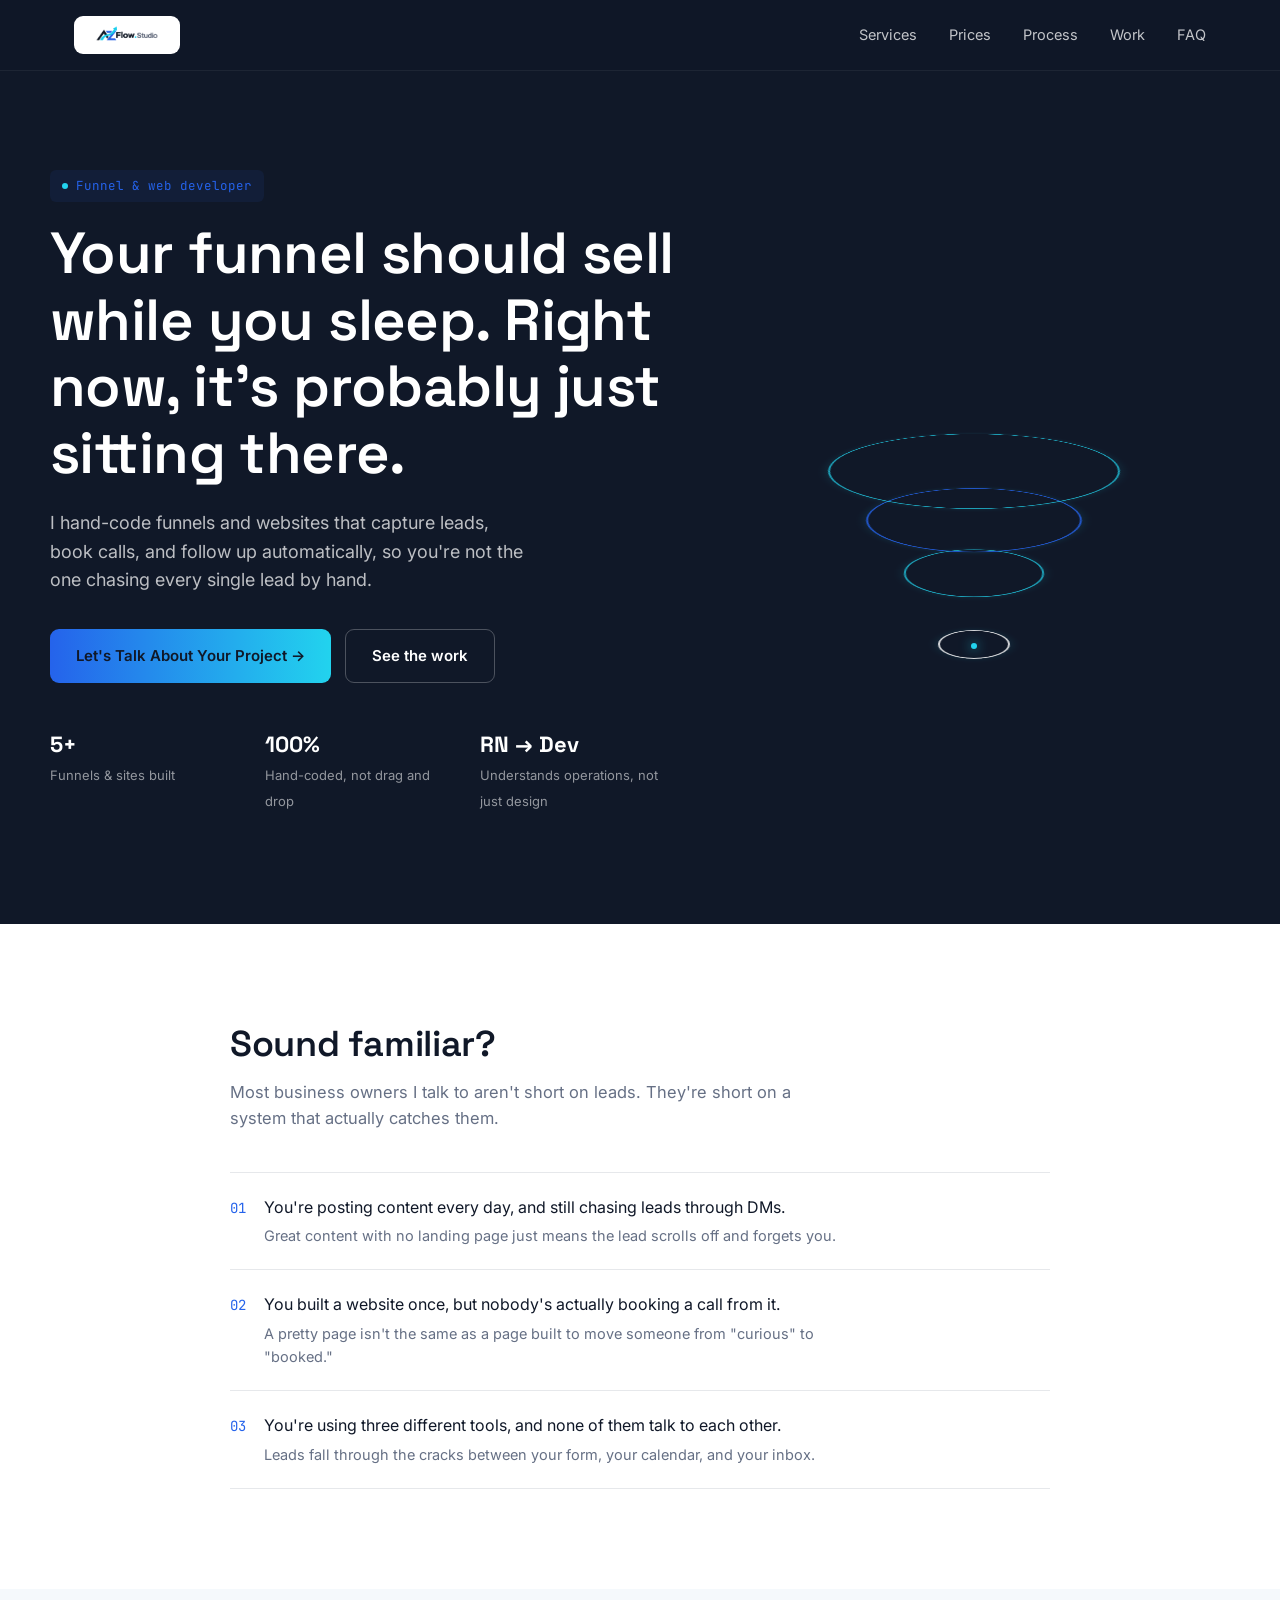
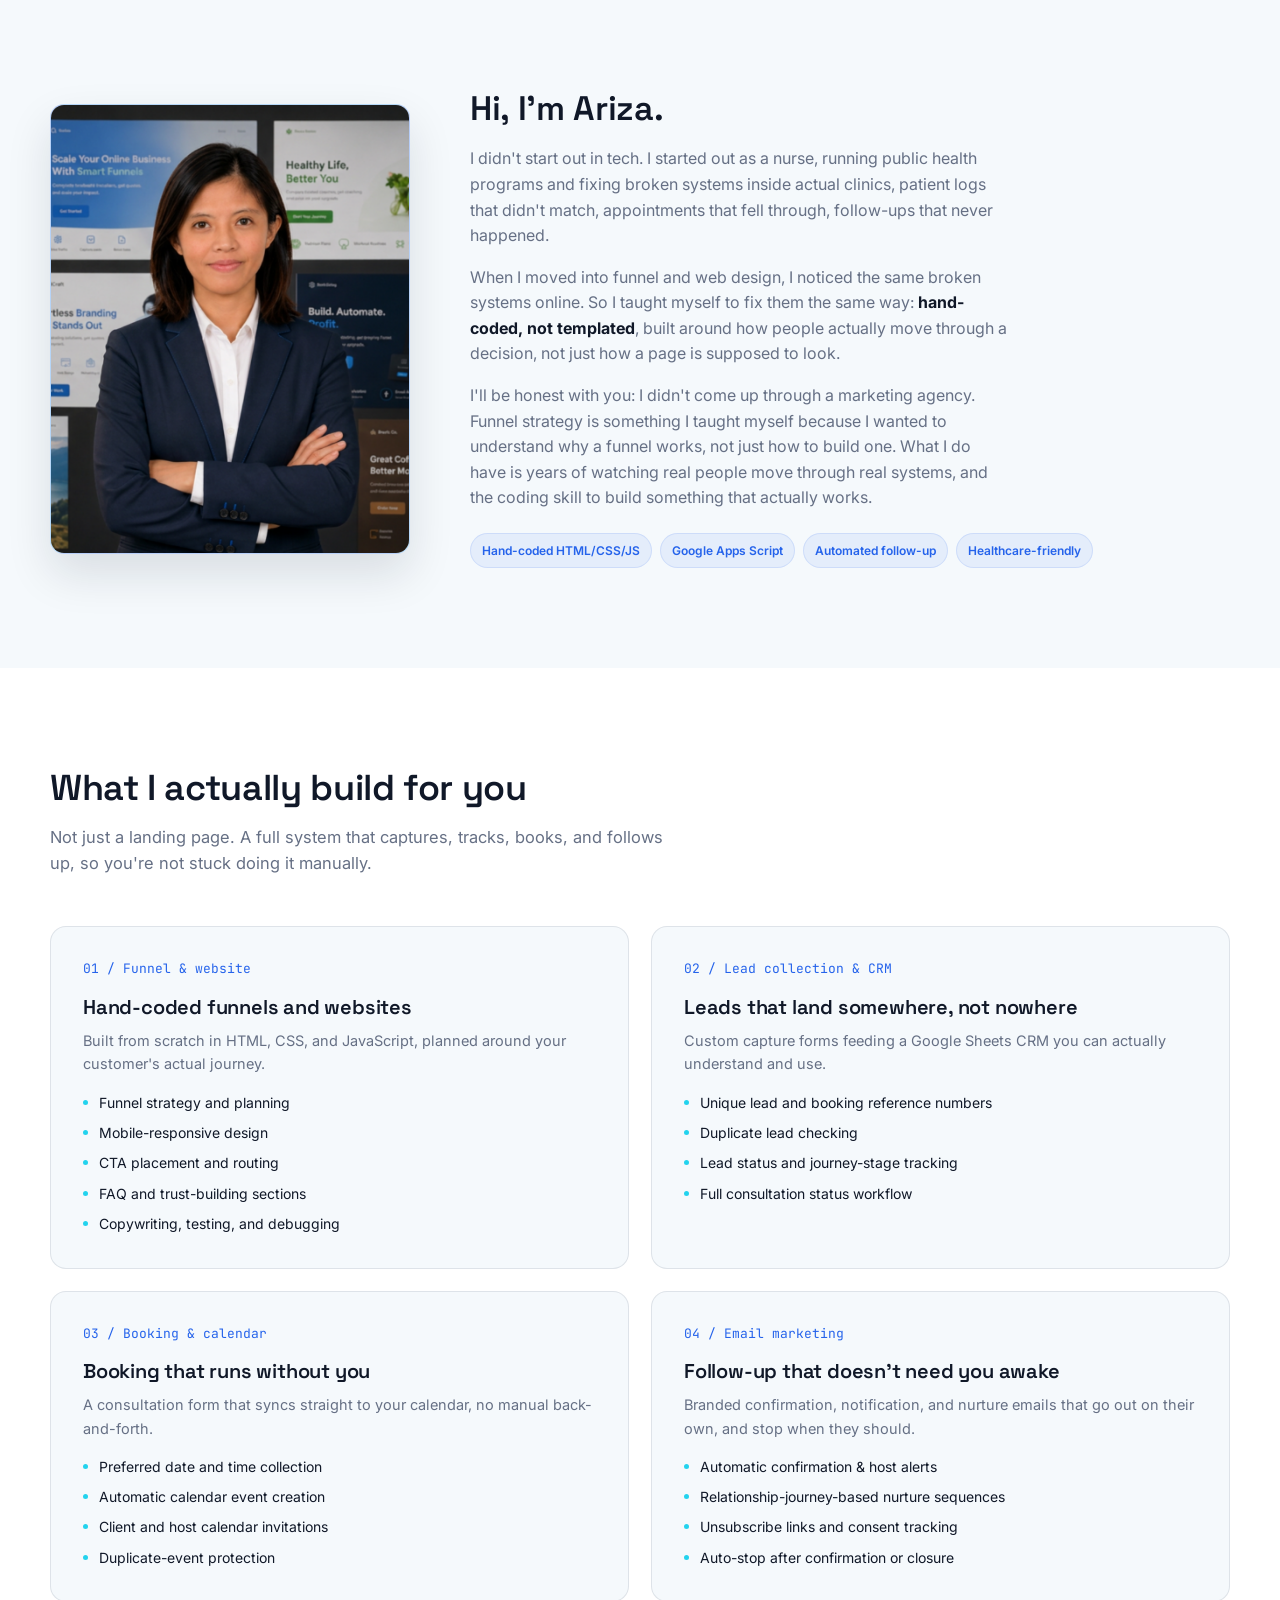
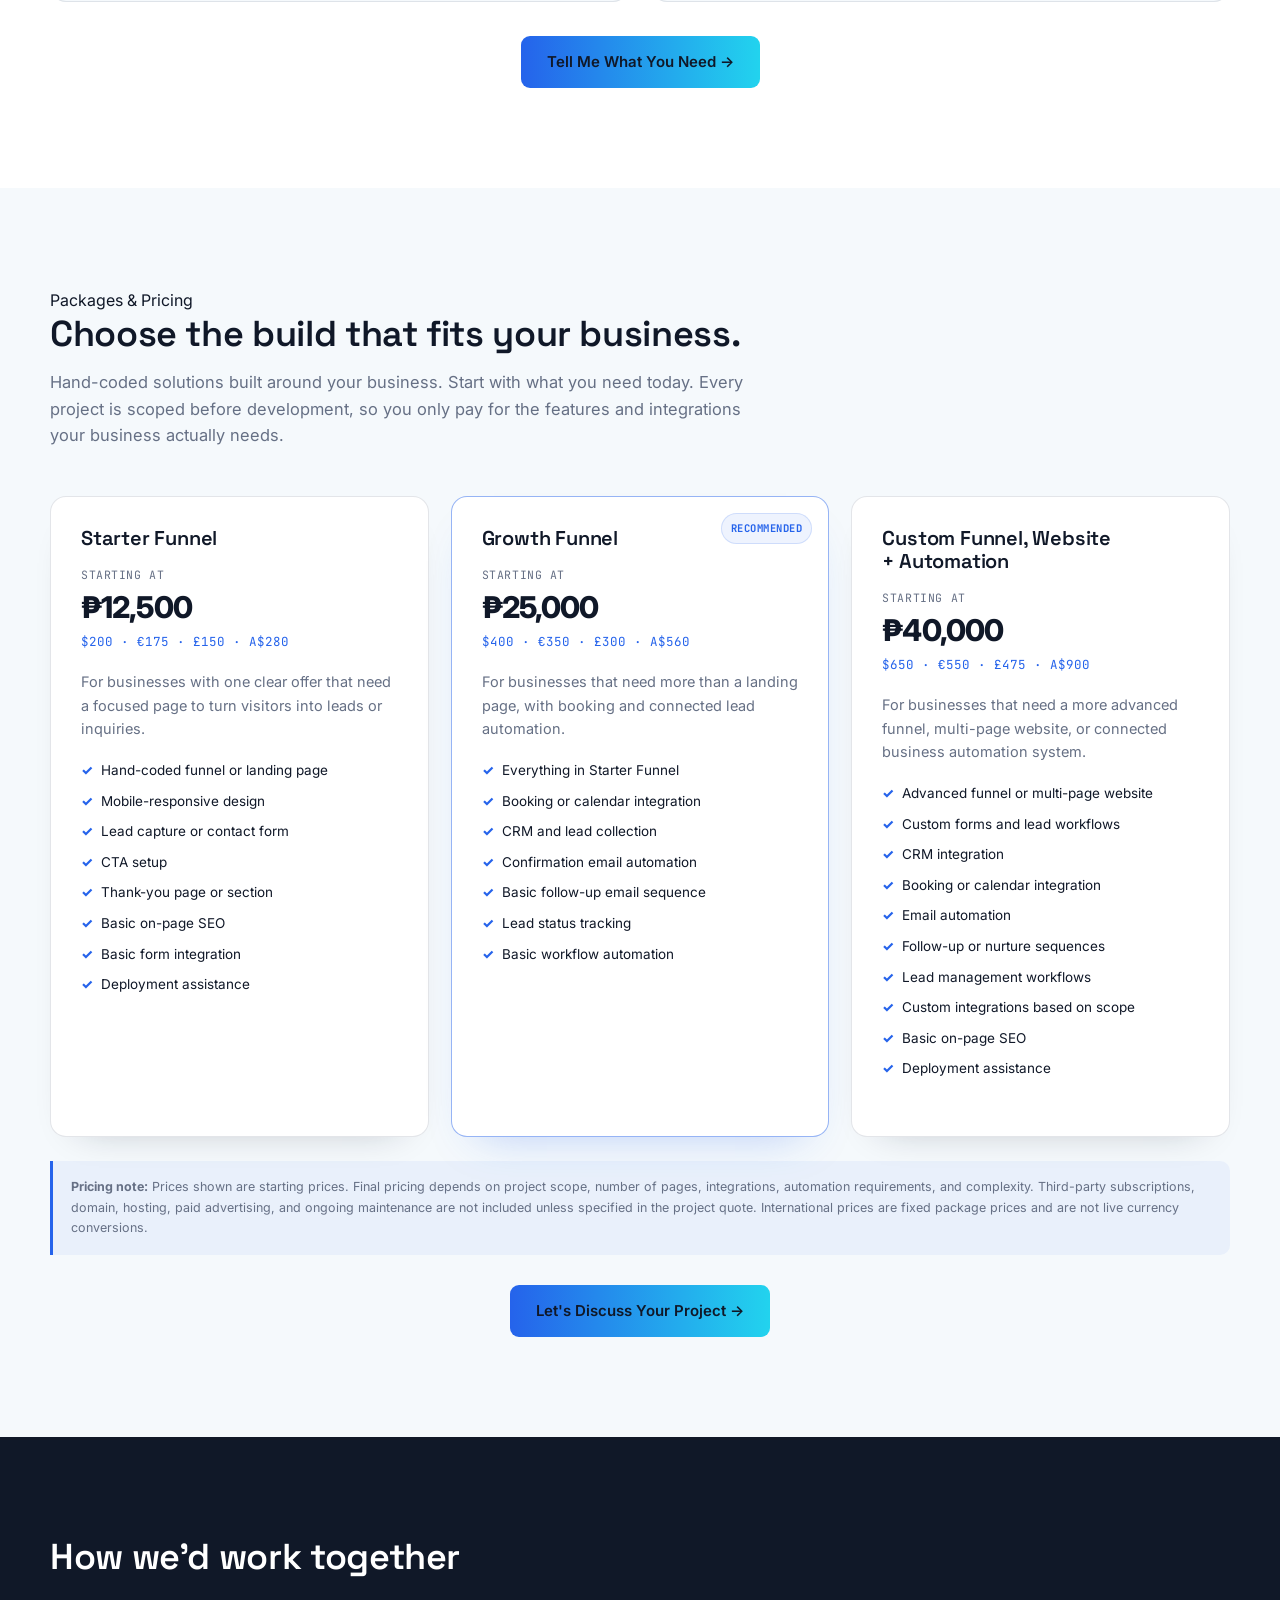
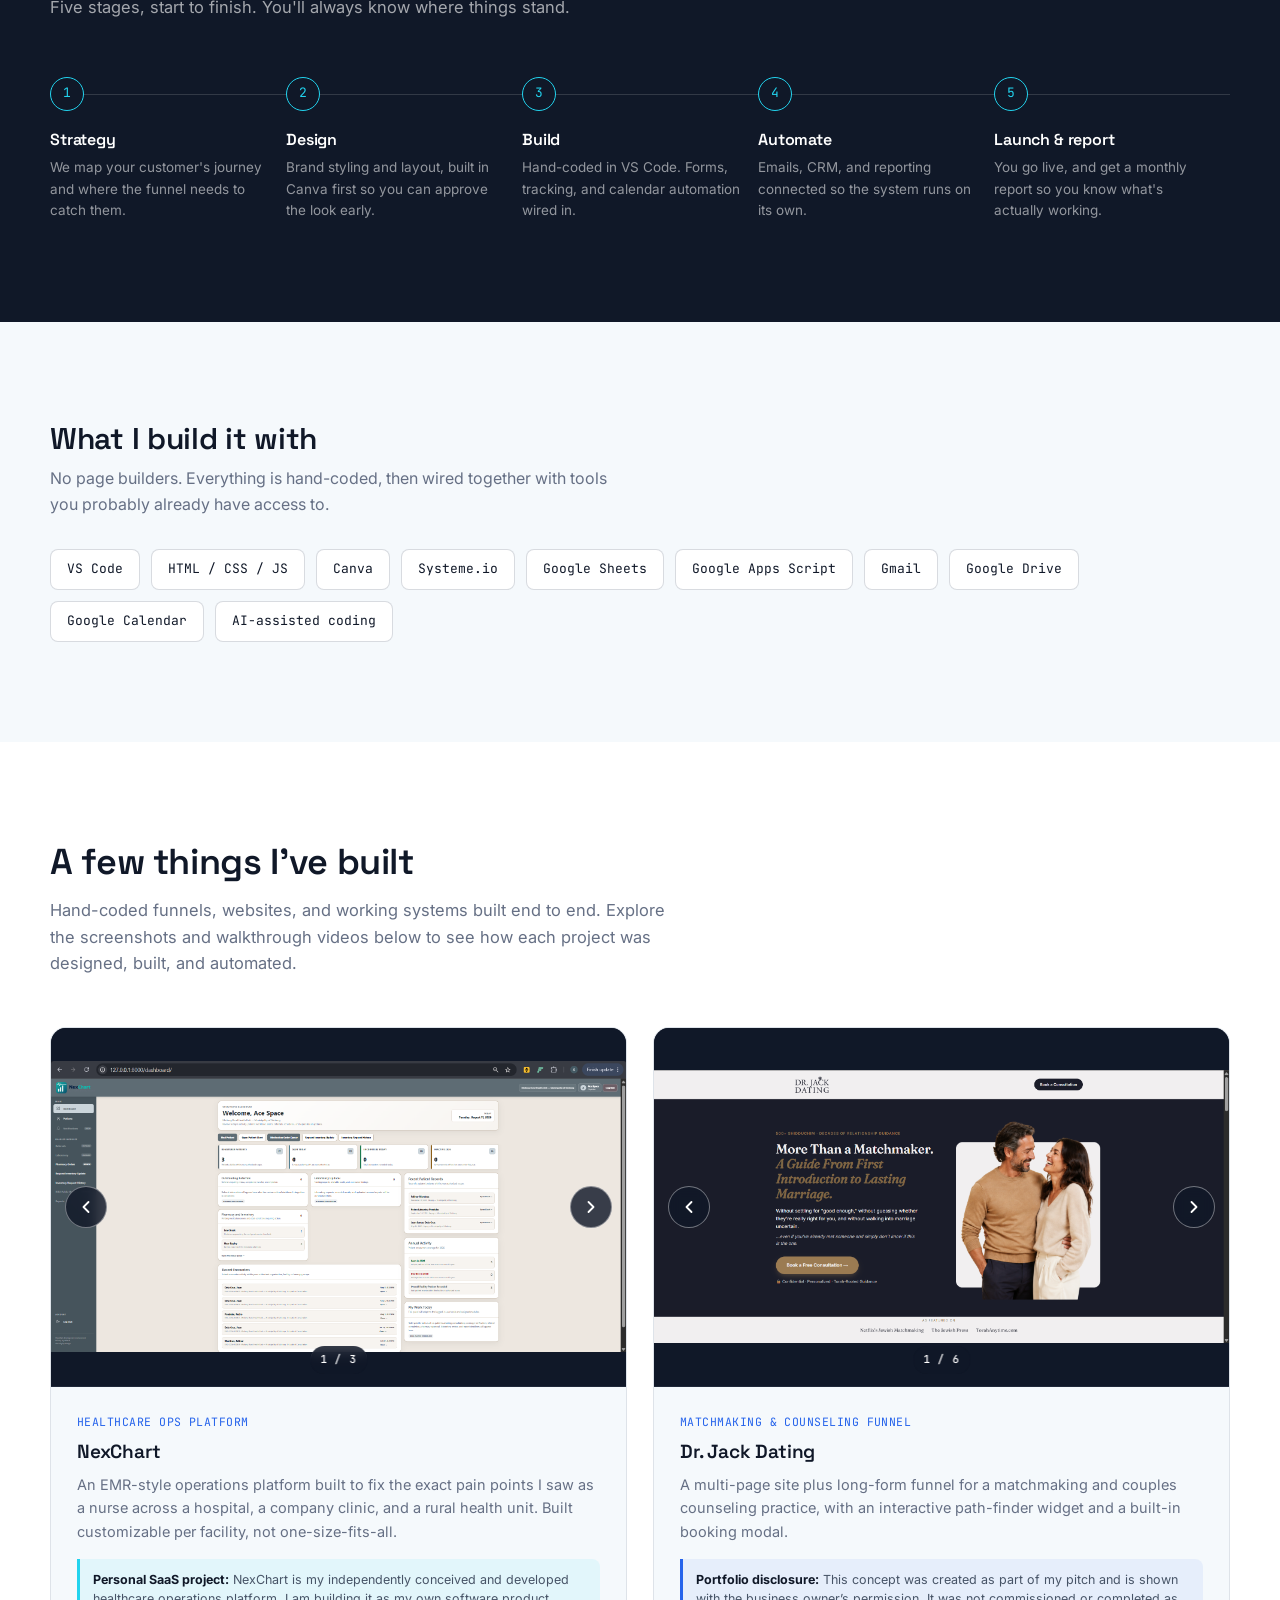
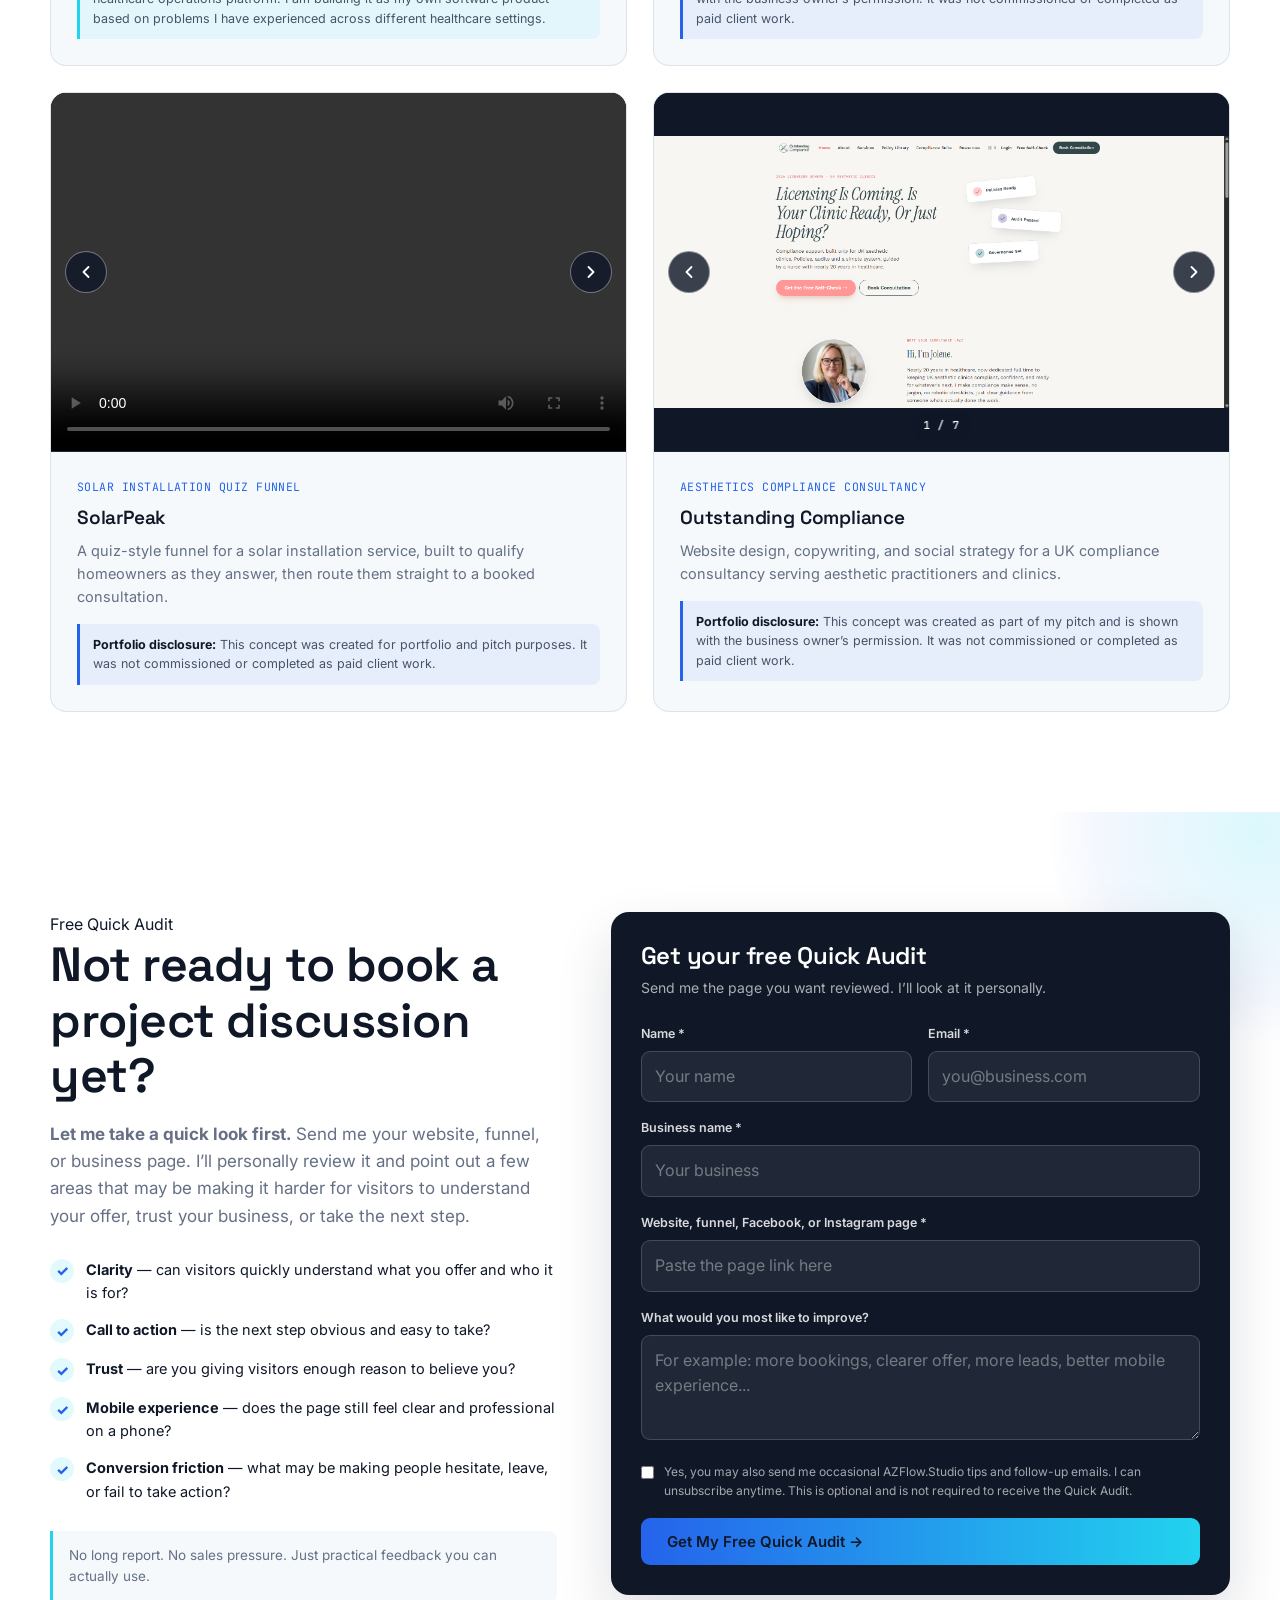
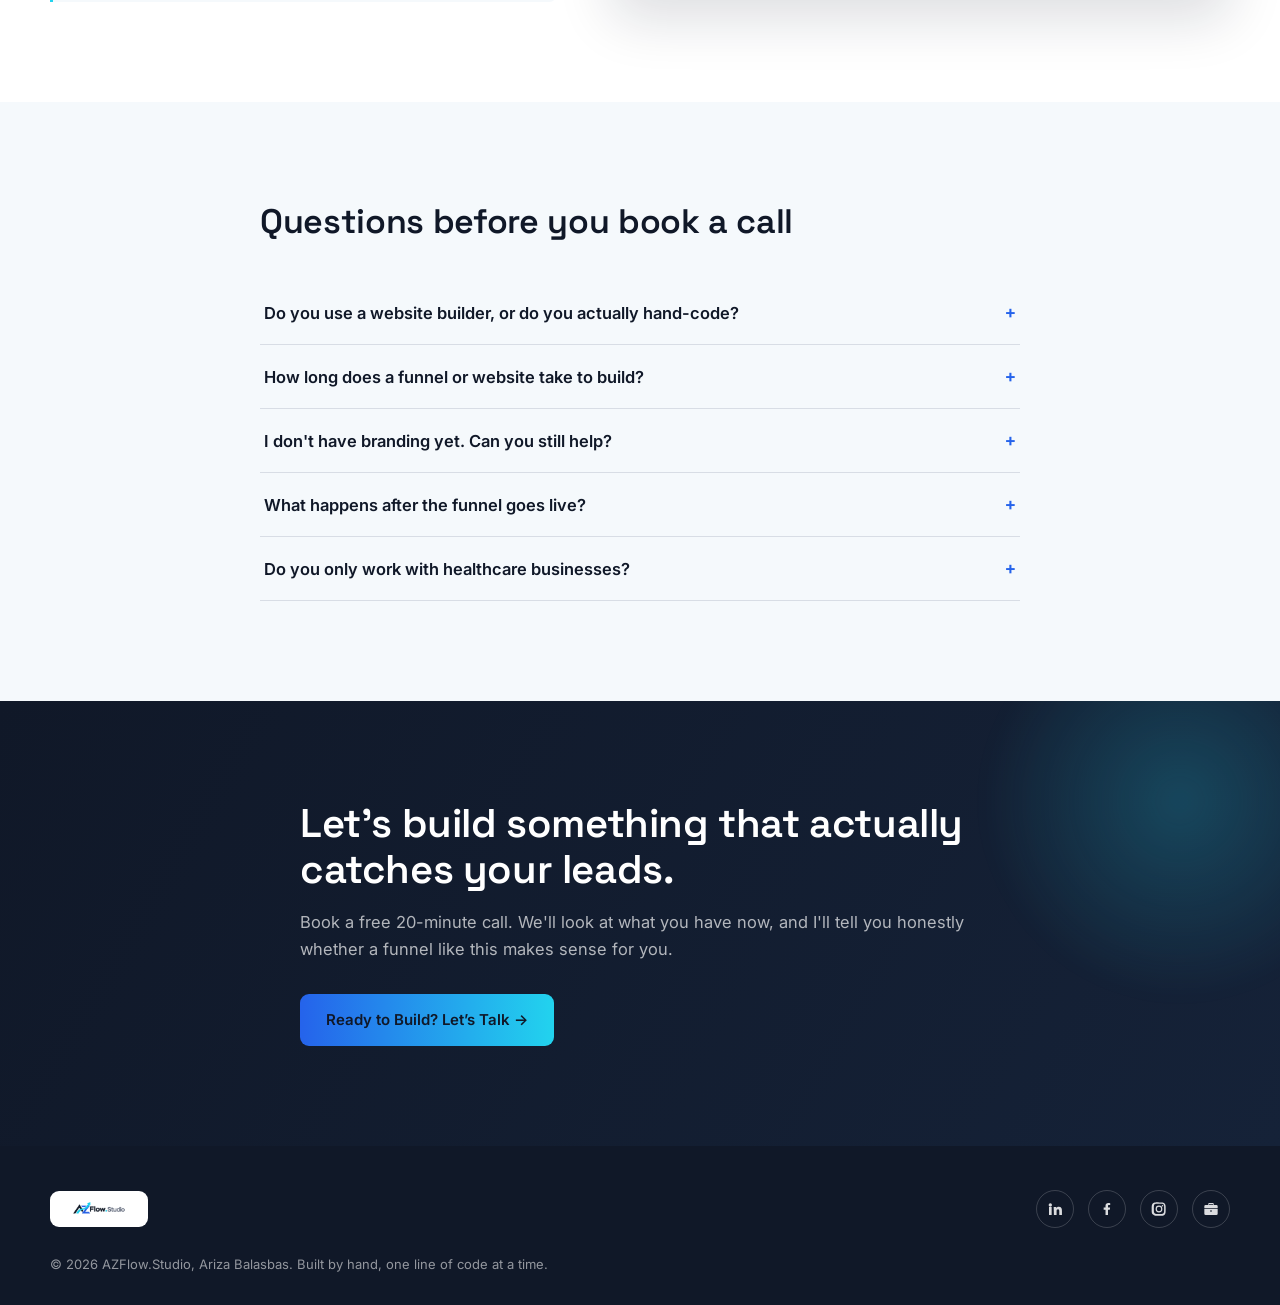
==== index.html @ 79ece6ac "Initial AZFlow portfolio deployment" ====
<!DOCTYPE html>
<html lang="en">
<head>
<meta charset="UTF-8">
<meta name="viewport" content="width=device-width, initial-scale=1.0">
<title>Ariza Balasbas — Funnel & Web Developer | AZFlow.Studio</title>
<meta name="description" content="Hand-coded funnels and websites that capture leads, book calls, and follow up automatically. Built by Ariza Balasbas, AZFlow.Studio.">
<link rel="preconnect" href="https://fonts.googleapis.com">
<link rel="preconnect" href="https://fonts.gstatic.com" crossorigin>
<link href="https://fonts.googleapis.com/css2?family=Space+Grotesk:wght@500;600;700&family=Inter:wght@400;500;600;700&family=JetBrains+Mono:wght@400;500&display=swap" rel="stylesheet">
<style>
  :root{
    --midnight:#101828;
    --electric:#2563EB;
    --cyan:#22D3EE;
    --ice:#F5F9FC;
    --slate:#667085;
    --white:#FFFFFF;
    --font-display:'Space Grotesk', sans-serif;
    --font-body:'Inter', sans-serif;
    --font-mono:'JetBrains Mono', monospace;
    --maxw:1180px;
  }

  *{margin:0;padding:0;box-sizing:border-box;}
  html{scroll-behavior:smooth;}
  body{
    font-family:var(--font-body);
    background:var(--ice);
    color:var(--midnight);
    line-height:1.6;
    overflow-x:hidden;
  }
  body.locked{overflow:hidden;height:100vh;}

  img{max-width:100%;display:block;}
  a{color:inherit;text-decoration:none;}
  ul{list-style:none;}
  section{padding:100px 24px;}
  .wrap{max-width:var(--maxw);margin:0 auto;}
  h1,h2,h3{font-family:var(--font-display);font-weight:600;line-height:1.15;letter-spacing:-0.01em;}
  .eyebrow-tag{
    display:inline-flex;align-items:center;gap:8px;
    font-family:var(--font-mono);font-size:12.5px;color:var(--electric);
    background:rgba(37,99,235,0.08);
    padding:6px 12px;border-radius:6px;
    margin-bottom:18px;
  }
  .eyebrow-tag::before{content:'';width:6px;height:6px;border-radius:50%;background:var(--cyan);}

  /* ============ PRELOADER ============ */
  #preloader{
    position:fixed;inset:0;z-index:9999;
    background:var(--midnight);
    display:flex;align-items:center;justify-content:center;
    transition:opacity .7s ease, transform .7s ease;
    perspective:900px;
  }
  #preloader.done{opacity:0;transform:translateY(-4%);pointer-events:none;}

  .cube-stage{
    width:70px;height:70px;
    position:relative;
    transform-style:preserve-3d;
    animation:cubeSpin 1.8s cubic-bezier(.6,.05,.3,.95) forwards;
  }
  .cube-face{
    position:absolute;width:70px;height:70px;
    border:1.5px solid rgba(34,211,238,0.55);
    background:rgba(37,99,235,0.12);
    backdrop-filter:blur(2px);
  }
  .cube-face.f{transform:translateZ(35px);}
  .cube-face.b{transform:translateZ(-35px) rotateY(180deg);}
  .cube-face.r{transform:rotateY(90deg) translateZ(35px);}
  .cube-face.l{transform:rotateY(-90deg) translateZ(35px);}
  .cube-face.t{transform:rotateX(90deg) translateZ(35px);}
  .cube-face.bo{transform:rotateX(-90deg) translateZ(35px);}

  @keyframes cubeSpin{
    0%{transform:rotateX(0) rotateY(0) scale(1);opacity:1;}
    65%{transform:rotateX(320deg) rotateY(380deg) scale(1.15);opacity:1;}
    100%{transform:rotateX(360deg) rotateY(720deg) scale(0);opacity:0;}
  }

  .preload-mark{
    position:absolute;
    font-family:var(--font-display);font-weight:700;
    font-size:15px; letter-spacing:0.14em;
    color:var(--white);
    opacity:0; transform:scale(0.85);
    display:flex; flex-direction:column; align-items:center; gap:16px;
    animation:markIn .6s ease forwards;
    animation-delay:1.15s;
  }
  .preload-mark .mono{color:var(--cyan);}
  @keyframes markIn{
    to{opacity:1;transform:scale(1);}
  }
  .preload-bar{
    width:120px;height:2px;background:rgba(255,255,255,0.15);
    border-radius:2px;overflow:hidden;
  }
  .preload-bar span{
    display:block;height:100%;width:0%;
    background:linear-gradient(90deg,var(--electric),var(--cyan));
    animation:barFill 1.6s ease forwards;
    animation-delay:.2s;
  }
  @keyframes barFill{to{width:100%;}}

  /* ============ NAV ============ */
  header{
    position:fixed;top:0;left:0;right:0;z-index:500;
    background:rgba(16,24,40,0.86);
    backdrop-filter:blur(10px);
    border-bottom:1px solid rgba(255,255,255,0.06);
  }
  nav{
    max-width:var(--maxw);margin:0 auto;
    display:flex;align-items:center;justify-content:space-between;
    padding:16px 24px;
  }
  .logo{
    display:flex;align-items:center;
    background:var(--white);
    padding:6px 14px;
    border-radius:9px;
    transition:transform .2s ease;
  }
  .logo:hover{transform:translateY(-1px);}
  .logo-img{height:26px;width:auto;display:block;}
  .nav-links{display:flex;gap:32px;align-items:center;}
  .nav-links a{
    font-size:14.5px;color:rgba(255,255,255,0.75);
    transition:color .2s ease;
  }
  .nav-links a:hover{color:var(--cyan);}
  .nav-cta{
    background:var(--electric);color:var(--white);
    padding:10px 20px;border-radius:8px;font-size:14px;font-weight:500;
    transition:background .2s ease, transform .2s ease;
  }
  .nav-cta:hover{background:#1d4fd1;transform:translateY(-1px);}
  .burger{display:none;flex-direction:column;gap:5px;background:none;border:none;cursor:pointer;padding:6px;}
  .burger span{width:22px;height:2px;background:var(--white);border-radius:2px;}

  /* ============ HERO ============ */
  #hero{
    background:var(--midnight);
    padding:170px 24px 110px;
    position:relative;
    overflow:hidden;
  }
  #hero .wrap{
    display:grid;grid-template-columns:1.1fr 0.9fr;gap:40px;align-items:center;
  }
  #hero h1{
    font-size:clamp(34px,4.6vw,58px);
    color:var(--white);
    margin-bottom:22px;
  }
  #hero p.lead{
    font-size:18px;color:rgba(255,255,255,0.72);
    max-width:480px;margin-bottom:34px;
  }
  .btn-row{display:flex;gap:14px;flex-wrap:wrap;margin-bottom:44px;}
  .btn{
    padding:14px 26px;border-radius:9px;font-weight:600;font-size:15px;
    display:inline-flex;align-items:center;gap:8px;
    transition:transform .2s ease, box-shadow .2s ease, background .2s ease;
    cursor:pointer;border:none;font-family:var(--font-body);
  }
  .btn-primary{
    background:linear-gradient(90deg,var(--electric),var(--cyan));
    color:var(--midnight);
  }
  .btn-primary:hover{transform:translateY(-2px);box-shadow:0 10px 28px rgba(34,211,238,0.28);}
  .btn-ghost{
    background:transparent;color:var(--white);
    border:1px solid rgba(255,255,255,0.25);
  }
  .btn-ghost:hover{border-color:var(--cyan);color:var(--cyan);}

  .hero-stats{
      display:grid;
      grid-template-columns:repeat(3,minmax(0,1fr));
      gap:18px;
      width:100%;
      align-items:start;
    }
  .hero-stats .stat b{
    display:block;font-family:var(--font-display);font-size:22px;color:var(--white);
  }
  .hero-stats .stat span{font-size:13px;color:rgba(255,255,255,0.55);}

  /* 3D wireframe funnel — exact connected 360° motion from approved preview. */
  .azc-stage{perspective:1200px;display:flex;align-items:center;justify-content:center;height:410px;position:relative;overflow:hidden;}
  .azc-assembly{position:relative;width:340px;height:340px;transform-style:preserve-3d;}
  .azc-whole-funnel{position:absolute;inset:0;transform-style:preserve-3d;transform-origin:50% 94%;animation:azcConnectedOrbit 7s linear infinite;will-change:transform;}
  .azc-ring{position:absolute;left:50%;border:2px solid rgba(34,211,238,.72);border-radius:50%;transform:translateX(-50%) rotateX(74deg);box-shadow:0 0 12px rgba(34,211,238,.13);}
  .azc-r1{width:290px;height:290px;top:0;}
  .azc-r2{width:215px;height:215px;top:88px;border-color:rgba(37,99,235,.82);}
  .azc-r3{width:140px;height:140px;top:180px;}
  .azc-r4{width:72px;height:72px;top:286px;border-color:rgba(255,255,255,.82);}
  .azc-anchor{position:absolute;left:50%;top:321px;width:6px;height:6px;margin-left:-3px;border-radius:50%;background:#22d3ee;box-shadow:0 0 12px rgba(34,211,238,.9);z-index:20;pointer-events:none;}
  .azc-particle{position:absolute;top:7px;left:50%;width:6px;height:6px;border-radius:50%;background:#22d3ee;box-shadow:0 0 9px rgba(34,211,238,.8);opacity:0;animation:azcFallToAnchor var(--dur) ease-in infinite;animation-delay:var(--delay);}
  .azc-particle.electric{background:#2563eb;box-shadow:0 0 9px rgba(37,99,235,.8);}
  @keyframes azcConnectedOrbit{0%{transform:rotateY(0deg) rotateZ(-5deg) rotateX(2deg);}25%{transform:rotateY(90deg) rotateZ(0deg) rotateX(-1deg);}50%{transform:rotateY(180deg) rotateZ(5deg) rotateX(2deg);}75%{transform:rotateY(270deg) rotateZ(0deg) rotateX(-1deg);}100%{transform:rotateY(360deg) rotateZ(-5deg) rotateX(2deg);}}
  @keyframes azcFallToAnchor{0%{top:7px;left:calc(50% + var(--start));opacity:0;transform:scale(.8);}10%{opacity:1;}48%{top:150px;left:calc(50% + var(--mid));opacity:1;transform:scale(.72);}76%{top:247px;left:calc(50% + var(--near));opacity:1;transform:scale(.52);}100%{top:320px;left:50%;opacity:0;transform:scale(.3);}}
  @media (prefers-reduced-motion: reduce){.azc-whole-funnel,.azc-particle{animation:none!important;}}


  /* ============ PAIN POINTS ============ */
  #pain{background:var(--white);}
  #pain .wrap{max-width:820px;}
  #pain h2{font-size:clamp(26px,3vw,36px);margin-bottom:14px;}
  #pain p.sub{color:var(--slate);font-size:16.5px;margin-bottom:40px;max-width:620px;}
  .pain-list{display:flex;flex-direction:column;gap:0;}
  .pain-item{
    display:flex;gap:18px;padding:22px 0;
    border-bottom:1px solid rgba(102,112,133,0.16);
  }
  .pain-item:first-child{border-top:1px solid rgba(102,112,133,0.16);}
  .pain-item .mark{
    font-family:var(--font-mono);color:var(--electric);font-size:14px;flex-shrink:0;padding-top:2px;
  }
  .pain-item p{color:var(--midnight);font-size:16px;max-width:600px;}
  .pain-item span.small{display:block;color:var(--slate);font-size:14.5px;margin-top:4px;}

  /* ============ ABOUT ============ */
  #about{background:var(--ice);}
  #about .wrap{
    display:grid;
    grid-template-columns:minmax(260px, 360px) minmax(0, 1fr);
    gap:60px;
    align-items:center;
  }
  .about-photo{
    width:100%;
    max-width:360px;
    aspect-ratio:4 / 5;
    border-radius:14px;
    overflow:hidden;
    background:linear-gradient(160deg, rgba(37,99,235,0.14), rgba(34,211,238,0.14));
    border:1px solid rgba(37,99,235,0.18);
    box-shadow:0 20px 45px rgba(16,24,40,0.12);
  }
  .about-photo img{
    width:100%;
    height:100%;
    display:block;
    object-fit:cover;
    object-position:center center;
  }
  #about h2{margin-bottom:18px;}
  #about p{margin-bottom:16px;}
  .about-badges{display:flex;gap:8px;flex-wrap:wrap;margin-top:22px;}
  .badge{
    display:inline-flex;
    align-items:center;
    padding:7px 11px;
    border-radius:999px;
    background:rgba(37,99,235,0.08);
    border:1px solid rgba(37,99,235,0.12);
    color:var(--electric);
    font-size:12px;
    font-weight:600;
  }



  /* Restored About typography from the original design */
  #about h2{font-size:clamp(26px,3vw,34px);}
  #about p{color:var(--slate);font-size:16px;max-width:540px;}
  #about p strong{color:var(--midnight);}

  /* ============ SERVICES ============ */
  #services{background:var(--white);}
  #services .head{max-width:640px;margin-bottom:50px;}
  #services h2{font-size:clamp(26px,3vw,36px);margin-bottom:14px;}
  #services .head p{color:var(--slate);font-size:16.5px;}
  .service-grid{
    display:grid;grid-template-columns:repeat(2,1fr);gap:22px;
  }
  .service-card{
    background:var(--ice);border:1px solid rgba(102,112,133,0.16);
    border-radius:16px;padding:32px;
    transform-style:preserve-3d;
    transition:transform .12s ease, box-shadow .3s ease, border-color .3s ease;
  }
  .service-card:hover{
    box-shadow:0 22px 40px -20px rgba(16,24,40,0.25);
    border-color:rgba(37,99,235,0.3);
  }
  .service-num{
    font-family:var(--font-mono);color:var(--electric);font-size:13px;margin-bottom:16px;display:block;
  }
  .service-card h3{font-size:20px;margin-bottom:10px;}
  .service-card > p{color:var(--slate);font-size:14.5px;margin-bottom:16px;}
  .service-card ul{display:flex;flex-direction:column;gap:8px;}
  .service-card li{
    font-size:14px;color:var(--midnight);
    padding-left:16px;position:relative;
  }
  .service-card li::before{
    content:'';position:absolute;left:0;top:8px;width:5px;height:5px;background:var(--cyan);border-radius:50%;
  }

  /* ============ PROCESS ============ */
  #process{background:var(--midnight);color:var(--white);}
  #process h2{font-size:clamp(26px,3vw,36px);color:var(--white);margin-bottom:16px;}
  #process .head p{color:rgba(255,255,255,0.62);font-size:16.5px;max-width:560px;margin-bottom:56px;}
  .timeline{
    display:grid;grid-template-columns:repeat(5,1fr);gap:0;position:relative;
  }
  .timeline::before{
    content:'';position:absolute;top:17px;left:0;right:0;height:1px;
    background:rgba(255,255,255,0.14);
  }
  .tl-step{position:relative;padding-right:18px;}
  .tl-dot{
    width:34px;height:34px;border-radius:50%;
    background:var(--midnight);border:1.5px solid var(--cyan);
    display:flex;align-items:center;justify-content:center;
    font-family:var(--font-mono);font-size:13px;color:var(--cyan);
    margin-bottom:20px;position:relative;z-index:2;
  }
  .tl-step h3{font-size:16px;margin-bottom:8px;color:var(--white);}
  .tl-step p{font-size:13.5px;color:rgba(255,255,255,0.55);}

  /* ============ TOOLS ============ */
  #tools{background:var(--ice);}
  #tools .wrap{text-align:left;}
  #tools h2{font-size:clamp(24px,2.8vw,30px);margin-bottom:10px;}
  #tools p.sub{color:var(--slate);margin-bottom:32px;max-width:560px;}
  .tool-pills{display:flex;flex-wrap:wrap;gap:11px;}
  .tool-pills span{
    font-family:var(--font-mono);font-size:13px;
    background:var(--white);border:1px solid rgba(102,112,133,0.25);
    padding:9px 16px;border-radius:8px;color:var(--midnight);
  }

  /* ============ PORTFOLIO ============ */
  #work{background:var(--white);}
  #work .head{max-width:640px;margin-bottom:50px;}
  #work h2{font-size:clamp(26px,3vw,36px);margin-bottom:14px;}
  #work .head p{color:var(--slate);font-size:16.5px;}
  .work-grid{display:grid;grid-template-columns:repeat(2,1fr);gap:26px;}
  .work-card{
    border:1px solid rgba(102,112,133,0.16);border-radius:16px;overflow:hidden;
    background:var(--ice);
    transform-style:preserve-3d;
    transition:transform .12s ease, box-shadow .3s ease;
  }
  .work-card:hover{box-shadow:0 24px 44px -22px rgba(16,24,40,0.28);}
  .work-thumb{
    aspect-ratio:16/10;
    background:linear-gradient(150deg, rgba(37,99,235,0.12), rgba(34,211,238,0.12));
    border-bottom:1.5px dashed rgba(37,99,235,0.35);
    display:flex;align-items:center;justify-content:center;flex-direction:column;gap:6px;
    color:var(--electric);font-size:13px;text-align:center;padding:16px;
  }
  .work-body{padding:26px;}
  .work-body .tag{
    font-family:var(--font-mono);font-size:11.5px;color:var(--electric);
    text-transform:uppercase;letter-spacing:0.04em;margin-bottom:10px;display:block;
  }
  .work-body h3{font-size:19px;margin-bottom:10px;}
  .work-body p{color:var(--slate);font-size:14.5px;margin-bottom:14px;}
  .work-body .project-disclaimer{
    margin:16px 0 0;padding:11px 13px;border-left:3px solid var(--electric);
    border-radius:0 8px 8px 0;background:rgba(37,99,235,0.07);
    color:#475467;font-size:12.5px;line-height:1.55;
  }
  .project-disclaimer strong{color:var(--midnight);font-weight:700;}
  .project-disclaimer.personal-project{
    border-left-color:var(--cyan);background:rgba(34,211,238,0.09);
  }
  .work-link{font-size:14px;color:var(--electric);font-weight:600;display:inline-flex;align-items:center;gap:6px;}
  .work-link svg{width:14px;height:14px;transition:transform .2s ease;}
  .work-link:hover svg{transform:translate(3px,-3px);}

  /* ============ FAQ ============ */
  #faq{background:var(--ice);}
  #faq .wrap{max-width:760px;}
  #faq h2{font-size:clamp(26px,3vw,34px);margin-bottom:40px;}
  .faq-item{border-bottom:1px solid rgba(102,112,133,0.2);}
  .faq-q{
    width:100%;text-align:left;background:none;border:none;
    padding:20px 4px;font-family:var(--font-body);font-size:16.5px;font-weight:600;
    color:var(--midnight);cursor:pointer;
    display:flex;justify-content:space-between;align-items:center;gap:20px;
  }
  .faq-q .plus{
    font-family:var(--font-mono);font-size:18px;color:var(--electric);
    transition:transform .25s ease;flex-shrink:0;
  }
  .faq-item.open .faq-q .plus{transform:rotate(45deg);}
  .faq-a{
    max-height:0;overflow:hidden;transition:max-height .3s ease;
  }
  .faq-a p{padding:0 4px 22px;color:var(--slate);font-size:15px;max-width:640px;}

  /* ============ FINAL CTA ============ */
  #cta{
    background:linear-gradient(120deg,var(--midnight),#152238);
    color:var(--white);text-align:left;position:relative;overflow:hidden;
  }
  #cta .wrap{max-width:680px;position:relative;z-index:2;}
  #cta h2{font-size:clamp(28px,3.4vw,40px);color:var(--white);margin-bottom:16px;}
  #cta p{color:rgba(255,255,255,0.68);font-size:16.5px;margin-bottom:32px;}
  #cta .glow{
    position:absolute;right:-100px;top:-100px;width:400px;height:400px;
    background:radial-gradient(circle, rgba(34,211,238,0.22), transparent 70%);
    filter:blur(10px);
  }

  /* ============ FOOTER ============ */
  footer{background:var(--midnight);color:rgba(255,255,255,0.55);padding:44px 24px 30px;}
  footer .wrap{
    display:flex;justify-content:space-between;align-items:center;flex-wrap:wrap;gap:20px;
  }
  .foot-logo{
    display:inline-flex;align-items:center;
    background:var(--white);
    padding:7px 16px;border-radius:9px;
  }
  .foot-logo img{height:22px;width:auto;display:block;}
  .social-plugins{display:flex;gap:14px;}
  .social-plugins a{
    width:38px;height:38px;border-radius:50%;
    border:1px solid rgba(255,255,255,0.18);
    display:flex;align-items:center;justify-content:center;
    transition:border-color .2s ease, background .2s ease, transform .2s ease;
  }
  .social-plugins a:hover{border-color:var(--cyan);background:rgba(34,211,238,0.1);transform:translateY(-2px);}
  .social-plugins svg{width:16px;height:16px;fill:rgba(255,255,255,0.85);}
  footer .fine{font-size:13px;margin-top:26px;text-align:left;}

  /* reveal-on-scroll (single orchestrated pattern) */
  .reveal{opacity:0;transform:translateY(18px);transition:opacity .6s ease, transform .6s ease;}
  .reveal.in{opacity:1;transform:translateY(0);}

  @media (prefers-reduced-motion: reduce){
    *{animation-duration:0.001ms !important; animation-iteration-count:1 !important; transition-duration:0.001ms !important; scroll-behavior:auto !important;}
  }

  
/* ============ PACKAGES & PRICING ============ */
#pricing{background:var(--ice);}
#pricing .head{max-width:720px;margin-bottom:48px;}
#pricing h2{font-size:clamp(26px,3vw,36px);margin-bottom:14px;}
#pricing .head p{color:var(--slate);font-size:16.5px;}
.pricing-grid{display:grid;grid-template-columns:repeat(3,1fr);gap:22px;align-items:stretch;}
.price-card{
  position:relative;display:flex;flex-direction:column;
  background:var(--white);border:1px solid rgba(102,112,133,.18);
  border-radius:16px;padding:30px;
  box-shadow:0 18px 38px -30px rgba(16,24,40,.32);
}
.price-card.featured{border-color:rgba(37,99,235,.48);box-shadow:0 22px 44px -28px rgba(37,99,235,.35);}
.price-badge{
  position:absolute;top:16px;right:16px;
  font-family:var(--font-mono);font-size:10.5px;font-weight:700;
  letter-spacing:.05em;text-transform:uppercase;
  color:var(--electric);background:rgba(37,99,235,.08);
  border:1px solid rgba(37,99,235,.16);padding:6px 9px;border-radius:999px;
}
.price-card h3{font-size:20px;margin-bottom:16px;padding-right:74px;}
.price-label{font-family:var(--font-mono);font-size:11.5px;color:var(--slate);text-transform:uppercase;letter-spacing:.05em;margin-bottom:6px;}
.price-main{font-size:30px;font-weight:800;letter-spacing:-.03em;color:var(--midnight);line-height:1.1;}
.price-currencies{font-family:var(--font-mono);font-size:12.5px;color:var(--electric);margin:8px 0 18px;line-height:1.65;}
.price-desc{color:var(--slate);font-size:14.5px;min-height:66px;margin-bottom:20px;}
.price-features{display:flex;flex-direction:column;gap:9px;margin-bottom:26px;}
.price-features li{font-size:13.5px;color:var(--midnight);padding-left:20px;position:relative;}
.price-features li::before{content:'✓';position:absolute;left:0;color:var(--electric);font-weight:800;}
.price-card .btn{margin-top:auto;width:100%;justify-content:center;}
.pricing-note{
  margin-top:24px;padding:16px 18px;border-left:3px solid var(--electric);
  border-radius:0 10px 10px 0;background:rgba(37,99,235,.06);
  color:var(--slate);font-size:12.5px;line-height:1.65;
}
@media(max-width:900px){.pricing-grid{grid-template-columns:1fr;}.price-desc{min-height:0;}}


.pricing-cta{
  display:flex;
  justify-content:center;
  margin-top:30px;
}
.pricing-cta .btn{
  min-width:230px;
  justify-content:center;
}
@media(max-width:600px){
  .pricing-cta{margin-top:24px;}
  .pricing-cta .btn{width:100%;min-width:0;}
}

/* ============ RESPONSIVE ============ */
  @media (max-width:900px){
    .nav-links{display:none;}
    .burger{display:flex;}
    #hero .wrap{grid-template-columns:1fr;}
    .azc-stage{height:300px;order:-1;transform:scale(0.78);}
    #about .wrap{grid-template-columns:1fr;}
    .about-photo{max-width:280px;}
    .service-grid{grid-template-columns:1fr;}
    .timeline{grid-template-columns:repeat(2,1fr);gap:30px 0;}
    .timeline::before{display:none;}
    .work-grid{grid-template-columns:1fr;}
    section{padding:72px 20px;}
  }

  /* mobile nav panel */
  .mobile-panel{
    position:fixed;top:60px;left:0;right:0;bottom:0;
    background:var(--midnight);z-index:400;
    display:flex;flex-direction:column;gap:0;padding:20px 24px;
    transform:translateX(100%);transition:transform .3s ease;
  }
  .mobile-panel.open{transform:translateX(0);}
  .mobile-panel a{
    padding:16px 0;border-bottom:1px solid rgba(255,255,255,0.08);
    color:var(--white);font-size:17px;
  }

  /* ============ MOBILE POLISH ============ */
  @media (max-width:900px){
    body{overflow-x:hidden;}
    nav{padding:13px 18px;}
    .nav-cta{display:none;}
    .mobile-panel{top:58px;padding:18px 20px;overflow-y:auto;}
    .mobile-panel a:last-child{
      margin-top:14px;border:0;border-radius:9px;padding:14px 16px;
      text-align:center;background:linear-gradient(90deg,var(--electric),var(--cyan));
      color:var(--midnight);font-weight:700;
    }
    #hero .wrap{gap:10px;}
    #hero h1{font-size:clamp(34px,9vw,48px);}
    .hero-stats{gap:18px;flex-wrap:wrap;}
    .price-card{padding:26px;}
    footer .wrap{align-items:flex-start;}
  }

  @media (max-width:600px){
    section{padding:58px 16px;}
    nav{padding:12px 16px;}
    .logo{padding:5px 11px;}
    .logo-img{height:23px;}
    #hero{padding-top:52px;}
    #hero .wrap{gap:0;}
    #hero h1{font-size:clamp(32px,10.5vw,42px);line-height:1.08;}
    #hero p.lead{font-size:15.5px;}
    .btn-row{display:grid;grid-template-columns:1fr;gap:10px;}
    .btn-row .btn{width:100%;justify-content:center;}
    .hero-stats{
      display:grid;
      grid-template-columns:repeat(3,minmax(0,1fr));
      gap:12px;
      width:100%;
      align-items:start;
    }
    .hero-stats .stat{
      min-width:0;
    }
    .hero-stats .stat:last-child{grid-column:auto;}
    .hero-stats .stat b{font-size:18px;white-space:nowrap;}
    .hero-stats .stat span{display:block;font-size:11.5px;line-height:1.35;}
    .azc-stage{height:270px;transform:scale(.68);margin:-8px 0 -14px;}
    #about .wrap{gap:30px;}
    .about-photo{max-width:250px;margin:0 auto;}
    .timeline{grid-template-columns:1fr;gap:24px;}
    .service-card,.work-body,.price-card{padding:22px;}
    .price-card h3{padding-right:0;}
    .price-badge{position:static;align-self:flex-start;margin-bottom:12px;}
    .price-main{font-size:28px;}
    .price-currencies{font-size:12px;}
    .pricing-note{font-size:12px;}
    .tool-pills span{font-size:12px;padding:8px 12px;}
    footer{padding:36px 16px 26px;}
    footer .wrap{flex-direction:column;align-items:flex-start;}
    footer .fine{margin-top:18px;}
  }

  @media (max-width:380px){
    .hero-stats{
      grid-template-columns:repeat(3,minmax(0,1fr));
      gap:8px;
    }
    .hero-stats .stat b{font-size:16px;}
    .hero-stats .stat span{font-size:10.5px;}
    .azc-stage{transform:scale(.60);}
    .price-card{padding:19px;}
  }


.section-cta{
  display:flex;
  justify-content:center;
  margin-top:34px;
}
.section-cta .btn{
  min-width:230px;
  justify-content:center;
}
@media(max-width:600px){
  .section-cta{margin-top:26px;}
  .section-cta .btn{width:100%;min-width:0;}
}


  /* HERO STATS FORCE 3-COLUMN MOBILE */
  @media (max-width:900px){

    .hero-stats{
      grid-template-columns:repeat(3,minmax(0,1fr)) !important;
      gap:10px !important;
    }
    .hero-stats .stat{
      min-width:0;
    }
    .hero-stats .stat:last-child{
      grid-column:auto !important;
    }
    .hero-stats .stat b{
      display:block;
      white-space:nowrap;
      font-size:16px;
    }
    .hero-stats .stat span{
      display:block;
      font-size:11px;
      line-height:1.35;
    }
  }

  /* ============ QUICK AUDIT — additive only; existing site styles preserved ============ */
  #quick-audit{
    background:var(--white);
    position:relative;
    overflow:hidden;
  }
  #quick-audit::before{
    content:'';
    position:absolute;
    width:420px;height:420px;
    border-radius:50%;
    right:-190px;top:-190px;
    background:radial-gradient(circle,rgba(34,211,238,.16),rgba(37,99,235,.05) 55%,transparent 72%);
    pointer-events:none;
  }
  .audit-grid{
    display:grid;
    grid-template-columns:.9fr 1.1fr;
    gap:54px;
    align-items:start;
  }
  .audit-copy h2{
    font-size:clamp(32px,4vw,48px);
    margin-bottom:18px;
    max-width:560px;
  }
  .audit-copy>p{
    color:var(--slate);
    font-size:17px;
    max-width:540px;
    margin-bottom:28px;
  }
  .audit-points{display:grid;gap:14px;margin:26px 0 28px;}
  .audit-point{
    display:flex;gap:12px;align-items:flex-start;
    color:var(--midnight);font-size:14.5px;
  }
  .audit-check{
    flex:0 0 auto;width:24px;height:24px;border-radius:50%;
    display:grid;place-items:center;background:rgba(34,211,238,.13);
    color:var(--electric);font-weight:800;margin-top:1px;
  }
  .audit-note{
    border-left:3px solid var(--cyan);padding:14px 16px;
    background:var(--ice);color:var(--slate);
    border-radius:0 8px 8px 0;font-size:13.5px;
  }
  .audit-card{
    background:var(--midnight);color:var(--white);
    border-radius:18px;padding:30px;
    box-shadow:0 24px 55px rgba(16,24,40,.14);
    position:relative;z-index:1;
  }
  .audit-card h3{color:var(--white);font-size:24px;margin-bottom:8px;}
  .audit-card .form-intro{color:rgba(255,255,255,.65);font-size:14px;margin-bottom:24px;}
  .audit-form-grid{display:grid;grid-template-columns:1fr 1fr;gap:16px;}
  .audit-field.full{grid-column:1/-1;}
  .audit-field label{
    display:block;color:rgba(255,255,255,.84);
    font-size:12.5px;font-weight:600;margin-bottom:7px;
  }
  .audit-field input,.audit-field textarea{
    width:100%;border:1px solid rgba(255,255,255,.16);
    background:rgba(255,255,255,.07);color:var(--white);
    border-radius:9px;padding:12px 13px;font:inherit;outline:none;
    transition:border-color .2s,background .2s,box-shadow .2s;
  }
  .audit-field textarea{min-height:105px;resize:vertical;}
  .audit-field input::placeholder,.audit-field textarea::placeholder{color:rgba(255,255,255,.38);}
  .audit-field input:focus,.audit-field textarea:focus{
    border-color:var(--cyan);background:rgba(255,255,255,.09);
    box-shadow:0 0 0 3px rgba(34,211,238,.10);
  }
  .audit-consent{
    grid-column:1/-1;display:flex;gap:10px;align-items:flex-start;
    color:rgba(255,255,255,.62);font-size:12px;line-height:1.55;
  }
  .audit-consent input{margin-top:3px;accent-color:var(--electric);}
  .audit-submit{grid-column:1/-1;width:100%;border:0;cursor:pointer;margin-top:2px;}
  .audit-submit:disabled{opacity:.65;cursor:wait;}
  .audit-status{
    display:none;margin-top:18px;padding:15px 16px;border-radius:10px;
    font-size:13.5px;line-height:1.6;
  }
  .audit-status.success{
    display:block;background:rgba(34,211,238,.11);
    border:1px solid rgba(34,211,238,.25);color:#dffbff;
  }
  .audit-status.error{
    display:block;background:rgba(255,255,255,.07);
    border:1px solid rgba(255,255,255,.15);color:#fff;
  }
  @media(max-width:900px){
    .audit-grid{grid-template-columns:1fr;gap:34px;}
  }
  @media(max-width:600px){
    .audit-card{padding:22px 18px;border-radius:14px;}
    .audit-form-grid{grid-template-columns:1fr;}
    .audit-field.full,.audit-consent,.audit-submit{grid-column:1;}
  }

</style>
<link rel="stylesheet" href="style.css">
<script src="script.js" defer></script>
</head>
<body class="locked">

<!-- ============ PRELOADER ============ -->
<div id="preloader">
  <div class="cube-stage">
    <div class="cube-face f"></div>
    <div class="cube-face b"></div>
    <div class="cube-face r"></div>
    <div class="cube-face l"></div>
    <div class="cube-face t"></div>
    <div class="cube-face bo"></div>
  </div>
  <div class="preload-mark">
    <span>AZ <span class="mono">// FLOW.STUDIO</span></span>
    <div class="preload-bar"><span></span></div>
  </div>
</div>

<!-- ============ NAV ============ -->
<header>
  <nav>
    <a href="#hero" class="logo"><img src="[data-uri]" alt="AZFlow.Studio" class="logo-img"></a>
    <div class="nav-links">
      <a href="#services">Services</a>
        <a href="#pricing">Prices</a>
      <a href="#process">Process</a>
      <a href="#work">Work</a>
      <a href="#faq">FAQ</a>
    </div>
    <button class="burger" id="burgerBtn" aria-label="Open menu"><span></span><span></span><span></span></button>
  </nav>
</header>
<div class="mobile-panel" id="mobilePanel">
  <a href="#services">Services</a>
  <a href="#pricing">Prices</a>
  <a href="#process">Process</a>
  <a href="#work">Work</a>
  <a href="#faq">FAQ</a>
  <a href="booking.html">Request a Custom Quote</a>
</div>

<!-- ============ HERO ============ -->
<section id="hero">
  <div class="wrap">
    <div>
      <span class="eyebrow-tag">Funnel & web developer</span>
      <h1>Your funnel should sell while you sleep. Right now, it's probably just sitting there.</h1>
      <p class="lead">I hand-code funnels and websites that capture leads, book calls, and follow up automatically, so you're not the one chasing every single lead by hand.</p>
      <div class="btn-row">
        <a href="booking.html" class="btn btn-primary">Let's Talk About Your Project →</a>
        <a href="#work" class="btn btn-ghost">See the work</a>
      </div>
      <div class="hero-stats">
        <div class="stat"><b>5+</b><span>Funnels &amp; sites built</span></div>
        <div class="stat"><b>100%</b><span>Hand-coded, not drag and drop</span></div>
        <div class="stat"><b>RN → Dev</b><span>Understands operations, not just design</span></div>
      </div>
    </div>
    <div class="azc-stage">
      <div class="azc-assembly">
        <div class="azc-whole-funnel">
          <div class="azc-ring azc-r1"></div>
          <div class="azc-ring azc-r2"></div>
          <div class="azc-ring azc-r3"></div>
          <div class="azc-ring azc-r4"></div>
          <span class="azc-particle electric" style="--start:-95px; --mid:-48px; --near:-16px; --dur:3.00s; --delay:-0.00s;"></span>
          <span class="azc-particle" style="--start:-52px; --mid:-26px; --near:-9px; --dur:3.28s; --delay:-0.21s;"></span>
          <span class="azc-particle" style="--start:-9px; --mid:-4px; --near:-2px; --dur:3.56s; --delay:-0.42s;"></span>
          <span class="azc-particle" style="--start:34px; --mid:17px; --near:6px; --dur:3.84s; --delay:-0.63s;"></span>
          <span class="azc-particle electric" style="--start:77px; --mid:38px; --near:13px; --dur:4.12s; --delay:-0.84s;"></span>
          <span class="azc-particle" style="--start:-70px; --mid:-35px; --near:-12px; --dur:3.00s; --delay:-1.05s;"></span>
          <span class="azc-particle" style="--start:-27px; --mid:-14px; --near:-5px; --dur:3.28s; --delay:-1.26s;"></span>
          <span class="azc-particle" style="--start:16px; --mid:8px; --near:3px; --dur:3.56s; --delay:-1.47s;"></span>
          <span class="azc-particle electric" style="--start:59px; --mid:30px; --near:10px; --dur:3.84s; --delay:-1.68s;"></span>
          <span class="azc-particle" style="--start:-88px; --mid:-44px; --near:-15px; --dur:4.12s; --delay:-1.89s;"></span>
          <span class="azc-particle" style="--start:-45px; --mid:-22px; --near:-8px; --dur:3.00s; --delay:-2.10s;"></span>
          <span class="azc-particle" style="--start:-2px; --mid:-1px; --near:0px; --dur:3.28s; --delay:-2.31s;"></span>
          <span class="azc-particle electric" style="--start:41px; --mid:20px; --near:7px; --dur:3.56s; --delay:-2.52s;"></span>
          <span class="azc-particle" style="--start:84px; --mid:42px; --near:14px; --dur:3.84s; --delay:-2.73s;"></span>
          <span class="azc-particle" style="--start:-63px; --mid:-32px; --near:-11px; --dur:4.12s; --delay:-2.94s;"></span>
          <span class="azc-particle" style="--start:-20px; --mid:-10px; --near:-3px; --dur:3.00s; --delay:-3.15s;"></span>
          <span class="azc-particle electric" style="--start:23px; --mid:12px; --near:4px; --dur:3.28s; --delay:-3.36s;"></span>
          <span class="azc-particle" style="--start:66px; --mid:33px; --near:11px; --dur:3.56s; --delay:-3.57s;"></span>
          <span class="azc-particle" style="--start:-81px; --mid:-40px; --near:-14px; --dur:3.84s; --delay:-3.78s;"></span>
          <span class="azc-particle" style="--start:-38px; --mid:-19px; --near:-6px; --dur:4.12s; --delay:-3.99s;"></span>
        </div>
        <div class="azc-anchor"></div>
      </div>
    </div>
  </div>
</section>

<!-- ============ PAIN POINTS ============ -->
<section id="pain">
  <div class="wrap reveal">
    <h2>Sound familiar?</h2>
    <p class="sub">Most business owners I talk to aren't short on leads. They're short on a system that actually catches them.</p>
    <div class="pain-list">
      <div class="pain-item">
        <span class="mark">01</span>
        <p>You're posting content every day, and still chasing leads through DMs.
          <span class="small">Great content with no landing page just means the lead scrolls off and forgets you.</span>
        </p>
      </div>
      <div class="pain-item">
        <span class="mark">02</span>
        <p>You built a website once, but nobody's actually booking a call from it.
          <span class="small">A pretty page isn't the same as a page built to move someone from "curious" to "booked."</span>
        </p>
      </div>
      <div class="pain-item">
        <span class="mark">03</span>
        <p>You're using three different tools, and none of them talk to each other.
          <span class="small">Leads fall through the cracks between your form, your calendar, and your inbox.</span>
        </p>
      </div>
    </div>
  </div>
</section>

<!-- ============ ABOUT ============ -->
<section id="about">
  <div class="wrap">
    <div class="about-photo reveal">
      <img src="images/ariza-profile.png" alt="Ariza Balasbas, founder of AZFlow.Studio">
    </div>
    <div class="reveal">
      <h2>Hi, I'm Ariza.</h2>
      <p>I didn't start out in tech. I started out as a nurse, running public health programs and fixing broken systems inside actual clinics, patient logs that didn't match, appointments that fell through, follow-ups that never happened.</p>
      <p>When I moved into funnel and web design, I noticed the same broken systems online. So I taught myself to fix them the same way: <strong>hand-coded, not templated</strong>, built around how people actually move through a decision, not just how a page is supposed to look.</p>
      <p>I'll be honest with you: I didn't come up through a marketing agency. Funnel strategy is something I taught myself because I wanted to understand why a funnel works, not just how to build one. What I do have is years of watching real people move through real systems, and the coding skill to build something that actually works.</p>
      <div class="about-badges">
        <span class="badge">Hand-coded HTML/CSS/JS</span>
        <span class="badge">Google Apps Script</span>
        <span class="badge">Automated follow-up</span>
        <span class="badge">Healthcare-friendly</span>
      </div>
    </div>
  </div>
</section>

<!-- ============ SERVICES ============ -->
<section id="services">
  <div class="wrap">
    <div class="head reveal">
      <h2>What I actually build for you</h2>
      <p>Not just a landing page. A full system that captures, tracks, books, and follows up, so you're not stuck doing it manually.</p>
    </div>
    <div class="service-grid">

      <div class="service-card tilt reveal">
        <span class="service-num">01 / Funnel & website</span>
        <h3>Hand-coded funnels and websites</h3>
        <p>Built from scratch in HTML, CSS, and JavaScript, planned around your customer's actual journey.</p>
        <ul>
          <li>Funnel strategy and planning</li>
          <li>Mobile-responsive design</li>
          <li>CTA placement and routing</li>
          <li>FAQ and trust-building sections</li>
          <li>Copywriting, testing, and debugging</li>
        </ul>
      </div>

      <div class="service-card tilt reveal">
        <span class="service-num">02 / Lead collection & CRM</span>
        <h3>Leads that land somewhere, not nowhere</h3>
        <p>Custom capture forms feeding a Google Sheets CRM you can actually understand and use.</p>
        <ul>
          <li>Unique lead and booking reference numbers</li>
          <li>Duplicate lead checking</li>
          <li>Lead status and journey-stage tracking</li>
          <li>Full consultation status workflow</li>
        </ul>
      </div>

      <div class="service-card tilt reveal">
        <span class="service-num">03 / Booking & calendar</span>
        <h3>Booking that runs without you</h3>
        <p>A consultation form that syncs straight to your calendar, no manual back-and-forth.</p>
        <ul>
          <li>Preferred date and time collection</li>
          <li>Automatic calendar event creation</li>
          <li>Client and host calendar invitations</li>
          <li>Duplicate-event protection</li>
        </ul>
      </div>

      <div class="service-card tilt reveal">
        <span class="service-num">04 / Email marketing</span>
        <h3>Follow-up that doesn't need you awake</h3>
        <p>Branded confirmation, notification, and nurture emails that go out on their own, and stop when they should.</p>
        <ul>
          <li>Automatic confirmation & host alerts</li>
          <li>Relationship-journey-based nurture sequences</li>
          <li>Unsubscribe links and consent tracking</li>
          <li>Auto-stop after confirmation or closure</li>
        </ul>
      </div>

    </div>
  </div>

    <div class="section-cta reveal">
      <a href="booking.html" class="btn btn-primary">Tell Me What You Need →</a>
    </div>
</section>


<!-- ============ PACKAGES & PRICING ============ -->
<section id="pricing">
  <div class="wrap">
    <div class="head reveal">
      <span class="eyebrow">Packages & Pricing</span>
      <h2>Choose the build that fits your business.</h2>
      <p>Hand-coded solutions built around your business. Start with what you need today. Every project is scoped before development, so you only pay for the features and integrations your business actually needs.</p>
    </div>

    <div class="pricing-grid">
      <article class="price-card reveal">
        <h3>Starter Funnel</h3>
        <div class="price-label">Starting at</div>
        <div class="price-main">₱12,500</div>
        <div class="price-currencies">$200 · €175 · £150 · A$280</div>
        <p class="price-desc">For businesses with one clear offer that need a focused page to turn visitors into leads or inquiries.</p>
        <ul class="price-features">
          <li>Hand-coded funnel or landing page</li>
          <li>Mobile-responsive design</li>
          <li>Lead capture or contact form</li>
          <li>CTA setup</li>
          <li>Thank-you page or section</li>
          <li>Basic on-page SEO</li>
          <li>Basic form integration</li>
          <li>Deployment assistance</li>
        </ul>
      </article>

      <article class="price-card featured reveal">
        <span class="price-badge">Recommended</span>
        <h3>Growth Funnel</h3>
        <div class="price-label">Starting at</div>
        <div class="price-main">₱25,000</div>
        <div class="price-currencies">$400 · €350 · £300 · A$560</div>
        <p class="price-desc">For businesses that need more than a landing page, with booking and connected lead automation.</p>
        <ul class="price-features">
          <li>Everything in Starter Funnel</li>
          <li>Booking or calendar integration</li>
          <li>CRM and lead collection</li>
          <li>Confirmation email automation</li>
          <li>Basic follow-up email sequence</li>
          <li>Lead status tracking</li>
          <li>Basic workflow automation</li>
        </ul>
      </article>

      <article class="price-card reveal">
        <h3>Custom Funnel, Website + Automation</h3>
        <div class="price-label">Starting at</div>
        <div class="price-main">₱40,000</div>
        <div class="price-currencies">$650 · €550 · £475 · A$900</div>
        <p class="price-desc">For businesses that need a more advanced funnel, multi-page website, or connected business automation system.</p>
        <ul class="price-features">
          <li>Advanced funnel or multi-page website</li>
          <li>Custom forms and lead workflows</li>
          <li>CRM integration</li>
          <li>Booking or calendar integration</li>
          <li>Email automation</li>
          <li>Follow-up or nurture sequences</li>
          <li>Lead management workflows</li>
          <li>Custom integrations based on scope</li>
          <li>Basic on-page SEO</li>
          <li>Deployment assistance</li>
        </ul>
      </article>
    </div>

    <p class="pricing-note reveal"><strong>Pricing note:</strong> Prices shown are starting prices. Final pricing depends on project scope, number of pages, integrations, automation requirements, and complexity. Third-party subscriptions, domain, hosting, paid advertising, and ongoing maintenance are not included unless specified in the project quote. International prices are fixed package prices and are not live currency conversions.</p>
    <div class="pricing-cta reveal">
      <a href="booking.html" class="btn btn-primary">Let's Discuss Your Project →</a>
    </div>
  </div>
</section>


<!-- ============ PROCESS ============ -->
<section id="process">
  <div class="wrap">
    <div class="head reveal">
      <h2>How we'd work together</h2>
      <p>Five stages, start to finish. You'll always know where things stand.</p>
    </div>
    <div class="timeline">
      <div class="tl-step reveal"><div class="tl-dot">1</div><h3>Strategy</h3><p>We map your customer's journey and where the funnel needs to catch them.</p></div>
      <div class="tl-step reveal"><div class="tl-dot">2</div><h3>Design</h3><p>Brand styling and layout, built in Canva first so you can approve the look early.</p></div>
      <div class="tl-step reveal"><div class="tl-dot">3</div><h3>Build</h3><p>Hand-coded in VS Code. Forms, tracking, and calendar automation wired in.</p></div>
      <div class="tl-step reveal"><div class="tl-dot">4</div><h3>Automate</h3><p>Emails, CRM, and reporting connected so the system runs on its own.</p></div>
      <div class="tl-step reveal"><div class="tl-dot">5</div><h3>Launch & report</h3><p>You go live, and get a monthly report so you know what's actually working.</p></div>
    </div>
  </div>
</section>

<!-- ============ TOOLS ============ -->
<section id="tools">
  <div class="wrap reveal">
    <h2>What I build it with</h2>
    <p class="sub">No page builders. Everything is hand-coded, then wired together with tools you probably already have access to.</p>
    <div class="tool-pills">
      <span>VS Code</span>
      <span>HTML / CSS / JS</span>
      <span>Canva</span>
      <span>Systeme.io</span>
      <span>Google Sheets</span>
      <span>Google Apps Script</span>
      <span>Gmail</span>
      <span>Google Drive</span>
      <span>Google Calendar</span>
      <span>AI-assisted coding</span>
    </div>
  </div>
</section>

<!-- ============ PORTFOLIO ============ -->
<section id="work">
  <div class="wrap">
    <div class="head reveal">
      <h2>A few things I've built</h2>
      <p>Hand-coded funnels, websites, and working systems built end to end. Explore the screenshots and walkthrough videos below to see how each project was designed, built, and automated.</p>
    </div>
    <div class="work-grid">

      <div class="work-card tilt reveal">
        <div class="work-thumb project-gallery" data-gallery aria-label="NexChart project gallery">
          <figure class="gallery-slide active"><img src="media/nexchart/dashboard.png" alt="NexChart dashboard" loading="lazy"></figure>
          <figure class="gallery-slide"><img src="media/nexchart/pharmacy-request-inventory.png" alt="NexChart pharmacy inventory request interface" loading="lazy"></figure>
          <figure class="gallery-slide"><video src="media/nexchart/walkthrough.mp4" controls preload="metadata" aria-label="NexChart walkthrough video"></video></figure>
          <button class="gallery-arrow prev" type="button" aria-label="Show previous NexChart file">
            <svg viewBox="0 0 24 24" aria-hidden="true"><path d="m15 18-6-6 6-6"/></svg>
          </button>
          <button class="gallery-arrow next" type="button" aria-label="Show next NexChart file">
            <svg viewBox="0 0 24 24" aria-hidden="true"><path d="m9 18 6-6-6-6"/></svg>
          </button>
          <span class="gallery-count" aria-live="polite">1 / 3</span>
        </div>
        <div class="work-body">
          <span class="tag">Healthcare Ops Platform</span>
          <h3>NexChart</h3>
          <p>An EMR-style operations platform built to fix the exact pain points I saw as a nurse across a hospital, a company clinic, and a rural health unit. Built customizable per facility, not one-size-fits-all.</p>
          <p class="project-disclaimer personal-project"><strong>Personal SaaS project:</strong> NexChart is my independently conceived and developed healthcare operations platform. I am building it as my own software product based on problems I have experienced across different healthcare settings.</p>
        </div>
      </div>

      <div class="work-card tilt reveal">
        <div class="work-thumb project-gallery" data-gallery aria-label="Dr. Jack Dating project gallery">
          <figure class="gallery-slide active"><img src="media/dr-jack-dating/homepage.png" alt="Dr. Jack Dating homepage" loading="lazy"></figure>
          <figure class="gallery-slide"><img src="media/dr-jack-dating/about-page.png" alt="Dr. Jack Dating about page" loading="lazy"></figure>
          <figure class="gallery-slide"><img src="media/dr-jack-dating/booking-page.png" alt="Dr. Jack Dating booking page" loading="lazy"></figure>
          <figure class="gallery-slide"><img src="media/dr-jack-dating/email-automation.png" alt="Dr. Jack Dating email automation" loading="lazy"></figure>
          <figure class="gallery-slide"><img src="media/dr-jack-dating/thank-you-page.png" alt="Dr. Jack Dating thank-you page" loading="lazy"></figure>
          <figure class="gallery-slide"><video src="media/dr-jack-dating/walkthrough.mp4" controls preload="metadata" aria-label="Dr. Jack Dating walkthrough video"></video></figure>
          <button class="gallery-arrow prev" type="button" aria-label="Show previous Dr. Jack Dating file">
            <svg viewBox="0 0 24 24" aria-hidden="true"><path d="m15 18-6-6 6-6"/></svg>
          </button>
          <button class="gallery-arrow next" type="button" aria-label="Show next Dr. Jack Dating file">
            <svg viewBox="0 0 24 24" aria-hidden="true"><path d="m9 18 6-6-6-6"/></svg>
          </button>
          <span class="gallery-count" aria-live="polite">1 / 6</span>
        </div>
        <div class="work-body">
          <span class="tag">Matchmaking & counseling funnel</span>
          <h3>Dr. Jack Dating</h3>
          <p>A multi-page site plus long-form funnel for a matchmaking and couples counseling practice, with an interactive path-finder widget and a built-in booking modal.</p>
          <p class="project-disclaimer"><strong>Portfolio disclosure:</strong> This concept was created as part of my pitch and is shown with the business owner’s permission. It was not commissioned or completed as paid client work.</p>
        </div>
      </div>

      <div class="work-card tilt reveal">
        <div class="work-thumb project-gallery" data-gallery aria-label="SolarPeak project gallery">
          <figure class="gallery-slide active"><video src="media/solarpeak/walkthrough.mp4" controls preload="metadata" aria-label="SolarPeak walkthrough video"></video></figure>
          <button class="gallery-arrow prev" type="button" aria-label="Show previous SolarPeak file">
            <svg viewBox="0 0 24 24" aria-hidden="true"><path d="m15 18-6-6 6-6"/></svg>
          </button>
          <button class="gallery-arrow next" type="button" aria-label="Show next SolarPeak file">
            <svg viewBox="0 0 24 24" aria-hidden="true"><path d="m9 18 6-6-6-6"/></svg>
          </button>
          <span class="gallery-count" aria-live="polite">1 / 1</span>
        </div>
        <div class="work-body">
          <span class="tag">Solar installation quiz funnel</span>
          <h3>SolarPeak</h3>
          <p>A quiz-style funnel for a solar installation service, built to qualify homeowners as they answer, then route them straight to a booked consultation.</p>
          <p class="project-disclaimer"><strong>Portfolio disclosure:</strong> This concept was created for portfolio and pitch purposes. It was not commissioned or completed as paid client work.</p>
        </div>
      </div>

      <div class="work-card tilt reveal">
        <div class="work-thumb project-gallery" data-gallery aria-label="Outstanding Compliance project gallery">
          <figure class="gallery-slide active"><img src="media/outstanding-compliance/homepage.png" alt="Outstanding Compliance homepage" loading="lazy"></figure>
          <figure class="gallery-slide"><img src="media/outstanding-compliance/about-page.png" alt="Outstanding Compliance about page" loading="lazy"></figure>
          <figure class="gallery-slide"><img src="media/outstanding-compliance/services-page.png" alt="Outstanding Compliance services page" loading="lazy"></figure>
          <figure class="gallery-slide"><img src="media/outstanding-compliance/compliance-suite-page.png" alt="Outstanding Compliance compliance suite page" loading="lazy"></figure>
          <figure class="gallery-slide"><img src="media/outstanding-compliance/policy-library-page.png" alt="Outstanding Compliance policy library page" loading="lazy"></figure>
          <figure class="gallery-slide"><img src="media/outstanding-compliance/resources-page.png" alt="Outstanding Compliance resources page" loading="lazy"></figure>
          <figure class="gallery-slide"><video src="media/outstanding-compliance/walkthrough.mp4" controls preload="metadata" aria-label="Outstanding Compliance walkthrough video"></video></figure>
          <button class="gallery-arrow prev" type="button" aria-label="Show previous Outstanding Compliance file">
            <svg viewBox="0 0 24 24" aria-hidden="true"><path d="m15 18-6-6 6-6"/></svg>
          </button>
          <button class="gallery-arrow next" type="button" aria-label="Show next Outstanding Compliance file">
            <svg viewBox="0 0 24 24" aria-hidden="true"><path d="m9 18 6-6-6-6"/></svg>
          </button>
          <span class="gallery-count" aria-live="polite">1 / 7</span>
        </div>
        <div class="work-body">
          <span class="tag">Aesthetics compliance consultancy</span>
          <h3>Outstanding Compliance</h3>
          <p>Website design, copywriting, and social strategy for a UK compliance consultancy serving aesthetic practitioners and clinics.</p>
          <p class="project-disclaimer"><strong>Portfolio disclosure:</strong> This concept was created as part of my pitch and is shown with the business owner’s permission. It was not commissioned or completed as paid client work.</p>
        </div>
      </div>

    </div>
  </div>
</section>


<!-- ============ QUICK AUDIT ============ -->
<section id="quick-audit">
  <div class="wrap audit-grid reveal">
    <div class="audit-copy">
      <span class="section-label">Free Quick Audit</span>
      <h2>Not ready to book a project discussion yet?</h2>
      <p><strong>Let me take a quick look first.</strong> Send me your website, funnel, or business page. I’ll personally review it and point out a few areas that may be making it harder for visitors to understand your offer, trust your business, or take the next step.</p>

      <div class="audit-points">
        <div class="audit-point"><span class="audit-check">✓</span><span><strong>Clarity</strong> — can visitors quickly understand what you offer and who it is for?</span></div>
        <div class="audit-point"><span class="audit-check">✓</span><span><strong>Call to action</strong> — is the next step obvious and easy to take?</span></div>
        <div class="audit-point"><span class="audit-check">✓</span><span><strong>Trust</strong> — are you giving visitors enough reason to believe you?</span></div>
        <div class="audit-point"><span class="audit-check">✓</span><span><strong>Mobile experience</strong> — does the page still feel clear and professional on a phone?</span></div>
        <div class="audit-point"><span class="audit-check">✓</span><span><strong>Conversion friction</strong> — what may be making people hesitate, leave, or fail to take action?</span></div>
      </div>

      <div class="audit-note">No long report. No sales pressure. Just practical feedback you can actually use.</div>
    </div>

    <div class="audit-card">
      <h3>Get your free Quick Audit</h3>
      <p class="form-intro">Send me the page you want reviewed. I’ll look at it personally.</p>

      <form id="quickAuditForm">
        <input type="hidden" name="formType" value="quickAudit">
        <div class="audit-form-grid">
          <div class="audit-field">
            <label for="auditName">Name *</label>
            <input id="auditName" name="name" type="text" autocomplete="name" required placeholder="Your name">
          </div>
          <div class="audit-field">
            <label for="auditEmail">Email *</label>
            <input id="auditEmail" name="email" type="email" autocomplete="email" required placeholder="you@business.com">
          </div>
          <div class="audit-field full">
            <label for="auditBusiness">Business name *</label>
            <input id="auditBusiness" name="businessName" type="text" autocomplete="organization" required placeholder="Your business">
          </div>
          <div class="audit-field full">
            <label for="auditUrl">Website, funnel, Facebook, or Instagram page *</label>
            <input id="auditUrl" name="auditUrl" type="text" required placeholder="Paste the page link here">
          </div>
          <div class="audit-field full">
            <label for="auditGoal">What would you most like to improve?</label>
            <textarea id="auditGoal" name="auditGoal" placeholder="For example: more bookings, clearer offer, more leads, better mobile experience..."></textarea>
          </div>
          <label class="audit-consent">
            <input type="checkbox" name="marketingConsent" value="Yes">
            <span>Yes, you may also send me occasional AZFlow.Studio tips and follow-up emails. I can unsubscribe anytime. This is optional and is not required to receive the Quick Audit.</span>
          </label>
          <button class="btn btn-primary audit-submit" id="quickAuditSubmit" type="submit">Get My Free Quick Audit →</button>
        </div>
      </form>
      <div class="audit-status" id="quickAuditStatus" aria-live="polite"></div>
    </div>
  </div>
</section>

<!-- ============ FAQ ============ -->
<section id="faq">
  <div class="wrap">
    <h2 class="reveal">Questions before you book a call</h2>

    <div class="faq-item">
      <button class="faq-q">Do you use a website builder, or do you actually hand-code?
        <span class="plus">+</span></button>
      <div class="faq-a"><p>Everything is hand-coded in HTML, CSS, and JavaScript. No drag-and-drop builder underneath. That's what lets me build tracking, automation, and CRM logic that most template sites simply can't do.</p></div>
    </div>
    <div class="faq-item">
      <button class="faq-q">How long does a funnel or website take to build?
        <span class="plus">+</span></button>
      <div class="faq-a"><p>It depends on how many pages and how much automation is involved, but most single funnels are ready within a few weeks from strategy call to launch. I'll give you a clear timeline before we start.</p></div>
    </div>
    <div class="faq-item">
      <button class="faq-q">I don't have branding yet. Can you still help?
        <span class="plus">+</span></button>
      <div class="faq-a"><p>Yes. I can put together a simple brand style in Canva first, colors, fonts, and basic assets, so the funnel has something consistent to work from.</p></div>
    </div>
    <div class="faq-item">
      <button class="faq-q">What happens after the funnel goes live?
        <span class="plus">+</span></button>
      <div class="faq-a"><p>You get a monthly performance report by email, covering traffic, form starts, bookings, and where leads are dropping off, so you know what's working and what needs a second look.</p></div>
    </div>
    <div class="faq-item">
      <button class="faq-q">Do you only work with healthcare businesses?
        <span class="plus">+</span></button>
      <div class="faq-a"><p>No. My background is in healthcare, so I understand that world especially well, but I build funnels and websites for small and startup businesses across different industries.</p></div>
    </div>
  </div>
</section>

<!-- ============ FINAL CTA ============ -->
<section id="cta">
  <div class="glow"></div>
  <div class="wrap reveal">
    <h2>Let's build something that actually catches your leads.</h2>
    <p>Book a free 20-minute call. We'll look at what you have now, and I'll tell you honestly whether a funnel like this makes sense for you.</p>
    <a href="booking.html" class="btn btn-primary">Ready to Build? Let’s Talk →</a>
  </div>
</section>

<!-- ============ FOOTER ============ -->
<footer>
  <div class="wrap">
    <span class="foot-logo"><img src="[data-uri]" alt="AZFlow.Studio"></span>
    <div class="social-plugins">
      <a href="https://www.linkedin.com/in/amaniixx" aria-label="LinkedIn" target="_blank" rel="noopener">
        <svg viewBox="0 0 24 24"><path d="M4.98 3.5a2.5 2.5 0 11-.02 5.02A2.5 2.5 0 014.98 3.5zM3 9h4v12H3zm7 0h3.8v1.7h.05c.53-.95 1.83-1.95 3.77-1.95 4.03 0 4.78 2.55 4.78 5.86V21h-4v-5.6c0-1.34-.02-3.06-1.87-3.06-1.87 0-2.15 1.46-2.15 2.97V21h-4z"/></svg>
      </a>
      <a href="https://www.facebook.com/azflow.studio/" aria-label="AZFlow.Studio on Facebook" target="_blank" rel="noopener noreferrer">
        <svg viewBox="0 0 24 24"><path d="M13.5 21v-8h2.7l.4-3.2h-3.1V7.7c0-.93.26-1.56 1.6-1.56h1.7V3.3C15.86 3.16 14.9 3 13.77 3 11.4 3 9.8 4.42 9.8 7.13v2.67H7v3.2h2.8V21z"/></svg>
      </a>
      <a href="https://www.instagram.com/acexxspace/" aria-label="acexxspace on Instagram" target="_blank" rel="noopener noreferrer">
        <svg viewBox="0 0 24 24"><path d="M12 2.2c2.7 0 3 .01 4.1.06 1.06.05 1.79.22 2.43.47.66.26 1.22.6 1.77 1.15.55.55.9 1.11 1.15 1.77.25.64.42 1.37.47 2.43.05 1.1.06 1.4.06 4.1s-.01 3-.06 4.1c-.05 1.06-.22 1.79-.47 2.43a4.9 4.9 0 01-1.15 1.77 4.9 4.9 0 01-1.77 1.15c-.64.25-1.37.42-2.43.47-1.1.05-1.4.06-4.1.06s-3-.01-4.1-.06c-1.06-.05-1.79-.22-2.43-.47a4.9 4.9 0 01-1.77-1.15A4.9 4.9 0 011.55 18.6c-.25-.64-.42-1.37-.47-2.43C1.03 15.07 1.02 14.77 1.02 12s.01-3 .06-4.1c.05-1.06.22-1.79.47-2.43a4.9 4.9 0 011.15-1.77A4.9 4.9 0 014.47 2.55c.64-.25 1.37-.42 2.43-.47C7.99 2.03 8.3 2.02 11 2.02zm0 1.8c-2.66 0-2.97.01-4.02.06-.86.04-1.33.18-1.64.3-.41.16-.71.35-1.02.66-.31.31-.5.61-.66 1.02-.12.31-.26.78-.3 1.64-.05 1.05-.06 1.36-.06 4.02s.01 2.97.06 4.02c.04.86.18 1.33.3 1.64.16.41.35.71.66 1.02.31.31.61.5 1.02.66.31.12.78.26 1.64.3 1.05.05 1.36.06 4.02.06s2.97-.01 4.02-.06c.86-.04 1.33-.18 1.64-.3.41-.16.71-.35 1.02-.66.31-.31.5-.61.66-1.02.12-.31.26-.78.3-1.64.05-1.05.06-1.36.06-4.02s-.01-2.97-.06-4.02c-.04-.86-.18-1.33-.3-1.64a2.74 2.74 0 00-.66-1.02 2.74 2.74 0 00-1.02-.66c-.31-.12-.78-.26-1.64-.3-1.05-.05-1.36-.06-4.02-.06zM12 6.9a5.1 5.1 0 110 10.2 5.1 5.1 0 010-10.2zm0 1.8a3.3 3.3 0 100 6.6 3.3 3.3 0 000-6.6zm5.3-2.7a1.19 1.19 0 110 2.38 1.19 1.19 0 010-2.38z"/></svg>
      </a>
      <a href="https://www.onlinejobs.ph/jobseekers/info/2254364" aria-label="Ariza Balasbas on OnlineJobs.ph" target="_blank" rel="noopener noreferrer">
        <svg viewBox="0 0 24 24"><path d="M9 3h6a1 1 0 011 1v2h4a2 2 0 012 2v3H2V8a2 2 0 012-2h4V4a1 1 0 011-1zm0 3h6V5H9v1zM2 12h20v7a2 2 0 01-2 2H4a2 2 0 01-2-2v-7zm9 2v2h2v-2h-2z"/></svg>
      </a>
    </div>
  </div>
  <p class="fine wrap">© 2026 AZFlow.Studio, Ariza Balasbas. Built by hand, one line of code at a time.</p>
</footer>

<script>
  // ---------- Preloader ----------
  window.addEventListener('load', () => {
    setTimeout(() => {
      document.getElementById('preloader').classList.add('done');
      document.body.classList.remove('locked');
    }, 1900);
  });
  // fallback in case load event is delayed
  setTimeout(() => {
    document.getElementById('preloader').classList.add('done');
    document.body.classList.remove('locked');
  }, 3500);

  // ---------- Mobile nav ----------
  const burger = document.getElementById('burgerBtn');
  const panel = document.getElementById('mobilePanel');
  burger.addEventListener('click', () => panel.classList.toggle('open'));
  panel.querySelectorAll('a').forEach(a => a.addEventListener('click', () => panel.classList.remove('open')));

  // ---------- Scroll reveal ----------
  const revealEls = document.querySelectorAll('.reveal');
  const io = new IntersectionObserver((entries) => {
    entries.forEach(e => {
      if (e.isIntersecting) {
        e.target.classList.add('in');
        io.unobserve(e.target);
      }
    });
  }, { threshold: 0.15 });
  revealEls.forEach(el => io.observe(el));

  // ---------- 3D tilt on cards (skip on touch) ----------
  const canHover = window.matchMedia('(hover: hover)').matches;
  if (canHover) {
    document.querySelectorAll('.tilt').forEach(card => {
      card.addEventListener('mousemove', (e) => {
        const r = card.getBoundingClientRect();
        const x = (e.clientX - r.left) / r.width - 0.5;
        const y = (e.clientY - r.top) / r.height - 0.5;
        card.style.transform = `perspective(700px) rotateY(${x * 6}deg) rotateX(${-y * 6}deg) translateY(-2px)`;
      });
      card.addEventListener('mouseleave', () => {
        card.style.transform = 'perspective(700px) rotateY(0) rotateX(0)';
      });
    });
  }

  // ---------- FAQ accordion ----------
  document.querySelectorAll('.faq-item').forEach(item => {
    const q = item.querySelector('.faq-q');
    const a = item.querySelector('.faq-a');
    q.addEventListener('click', () => {
      const isOpen = item.classList.contains('open');
      document.querySelectorAll('.faq-item.open').forEach(o => {
        o.classList.remove('open');
        o.querySelector('.faq-a').style.maxHeight = null;
      });
      if (!isOpen) {
        item.classList.add('open');
        a.style.maxHeight = a.scrollHeight + 'px';
      }
    });
  });
</script>



<script>
(() => {
  const form = document.getElementById('quickAuditForm');
  if (!form) return;

  const endpoint = 'https://script.google.com/macros/s/AKfycbxTp8CO7jofHSmu6BWFlWwy7eP63dRwqu6ZHsqk_fGwSh1qWss7g6q9hC2MQi9JFD-5wg/exec';
  const button = document.getElementById('quickAuditSubmit');
  const status = document.getElementById('quickAuditStatus');

  form.addEventListener('submit', async (event) => {
    event.preventDefault();
    if (!form.reportValidity()) return;

    const firstName = (document.getElementById('auditName').value.trim().split(/\s+/)[0] || 'there');
    const originalText = button.textContent;
    button.disabled = true;
    button.textContent = 'Sending your request...';
    status.className = 'audit-status';
    status.textContent = '';

    const data = new FormData(form);
    if (!data.has('marketingConsent')) data.set('marketingConsent', 'No');
    data.set('leadSource', 'AZFlow Portfolio - Quick Audit');

    try {
      await fetch(endpoint, {
        method: 'POST',
        body: data,
        mode: 'no-cors'
      });

      status.className = 'audit-status success';
      status.innerHTML = `<strong>Got it, ${firstName}.</strong><br>Your Quick Audit request is with me. I’ll take a look at what you sent and email you personally with the areas I think are most worth paying attention to. You don’t need to book anything or prepare anything else.`;
      form.reset();
    } catch (error) {
      status.className = 'audit-status error';
      status.textContent = 'I couldn’t send the request just now. Please try again in a moment.';
    } finally {
      button.disabled = false;
      button.textContent = originalText;
    }
  });
})();
</script>

</body>
</html>
---- style.css ----
/* Project media gallery */

.project-gallery {
  position: relative;
  padding: 0;
  overflow: hidden;
  background: #101828;
  border-bottom: 1px solid rgba(102, 112, 133, 0.18);
}

.gallery-slide {
  position: absolute;
  inset: 0;
  margin: 0;
  display: flex;
  align-items: center;
  justify-content: center;
  opacity: 0;
  visibility: hidden;
  transition: opacity 0.28s ease;
}

.gallery-slide.active {
  opacity: 1;
  visibility: visible;
}

.gallery-slide img,
.gallery-slide video {
  width: 100%;
  height: 100%;
  display: block;
  object-fit: contain;
  background: #101828;
}

.gallery-arrow {
  position: absolute;
  top: 50%;
  z-index: 3;
  width: 42px;
  height: 42px;
  padding: 0;
  transform: translateY(-50%);
  border: 1px solid rgba(255, 255, 255, 0.4);
  border-radius: 50%;
  background: rgba(16, 24, 40, 0.82);
  color: #ffffff;
  display: grid;
  place-items: center;
  cursor: pointer;
  transition:
    background 0.2s ease,
    transform 0.2s ease;
  backdrop-filter: blur(6px);
  -webkit-backdrop-filter: blur(6px);
}

.gallery-arrow:hover {
  background: #2563eb;
  transform: translateY(-50%) scale(1.06);
}

.gallery-arrow:focus-visible {
  outline: 3px solid #22d3ee;
  outline-offset: 3px;
}

.gallery-arrow.prev {
  left: 14px;
}

.gallery-arrow.next {
  right: 14px;
}

.gallery-arrow svg {
  width: 20px;
  height: 20px;
  fill: none;
  stroke: currentColor;
  stroke-width: 2.2;
  stroke-linecap: round;
  stroke-linejoin: round;
}

.gallery-count {
  position: absolute;
  left: 50%;
  bottom: 12px;
  z-index: 3;
  transform: translateX(-50%);
  padding: 5px 10px;
  border-radius: 999px;
  background: rgba(16, 24, 40, 0.82);
  color: #ffffff;
  font-family: "JetBrains Mono", monospace;
  font-size: 11px;
  font-weight: 500;
  letter-spacing: 0.04em;
  backdrop-filter: blur(6px);
  -webkit-backdrop-filter: blur(6px);
}

@media (max-width: 600px) {
  .gallery-arrow {
    width: 38px;
    height: 38px;
  }

  .gallery-arrow.prev {
    left: 10px;
  }

  .gallery-arrow.next {
    right: 10px;
  }
}
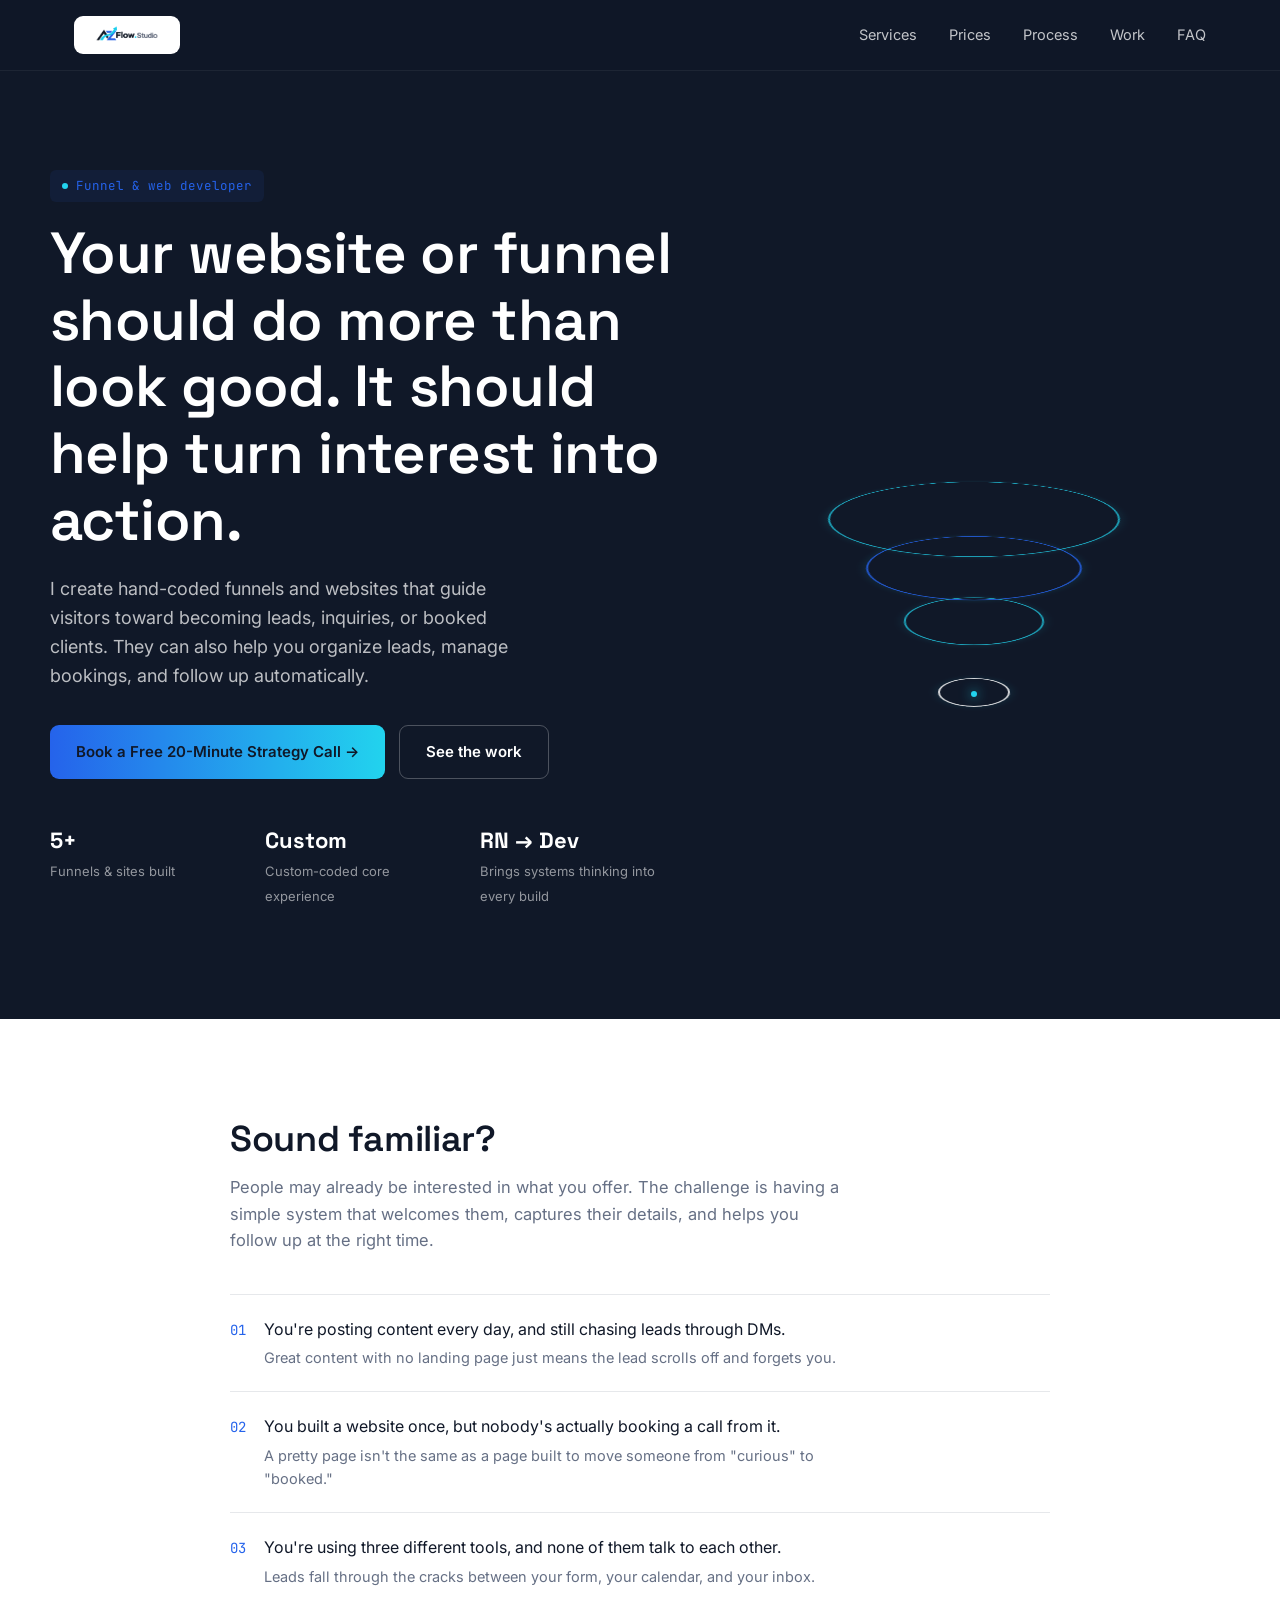
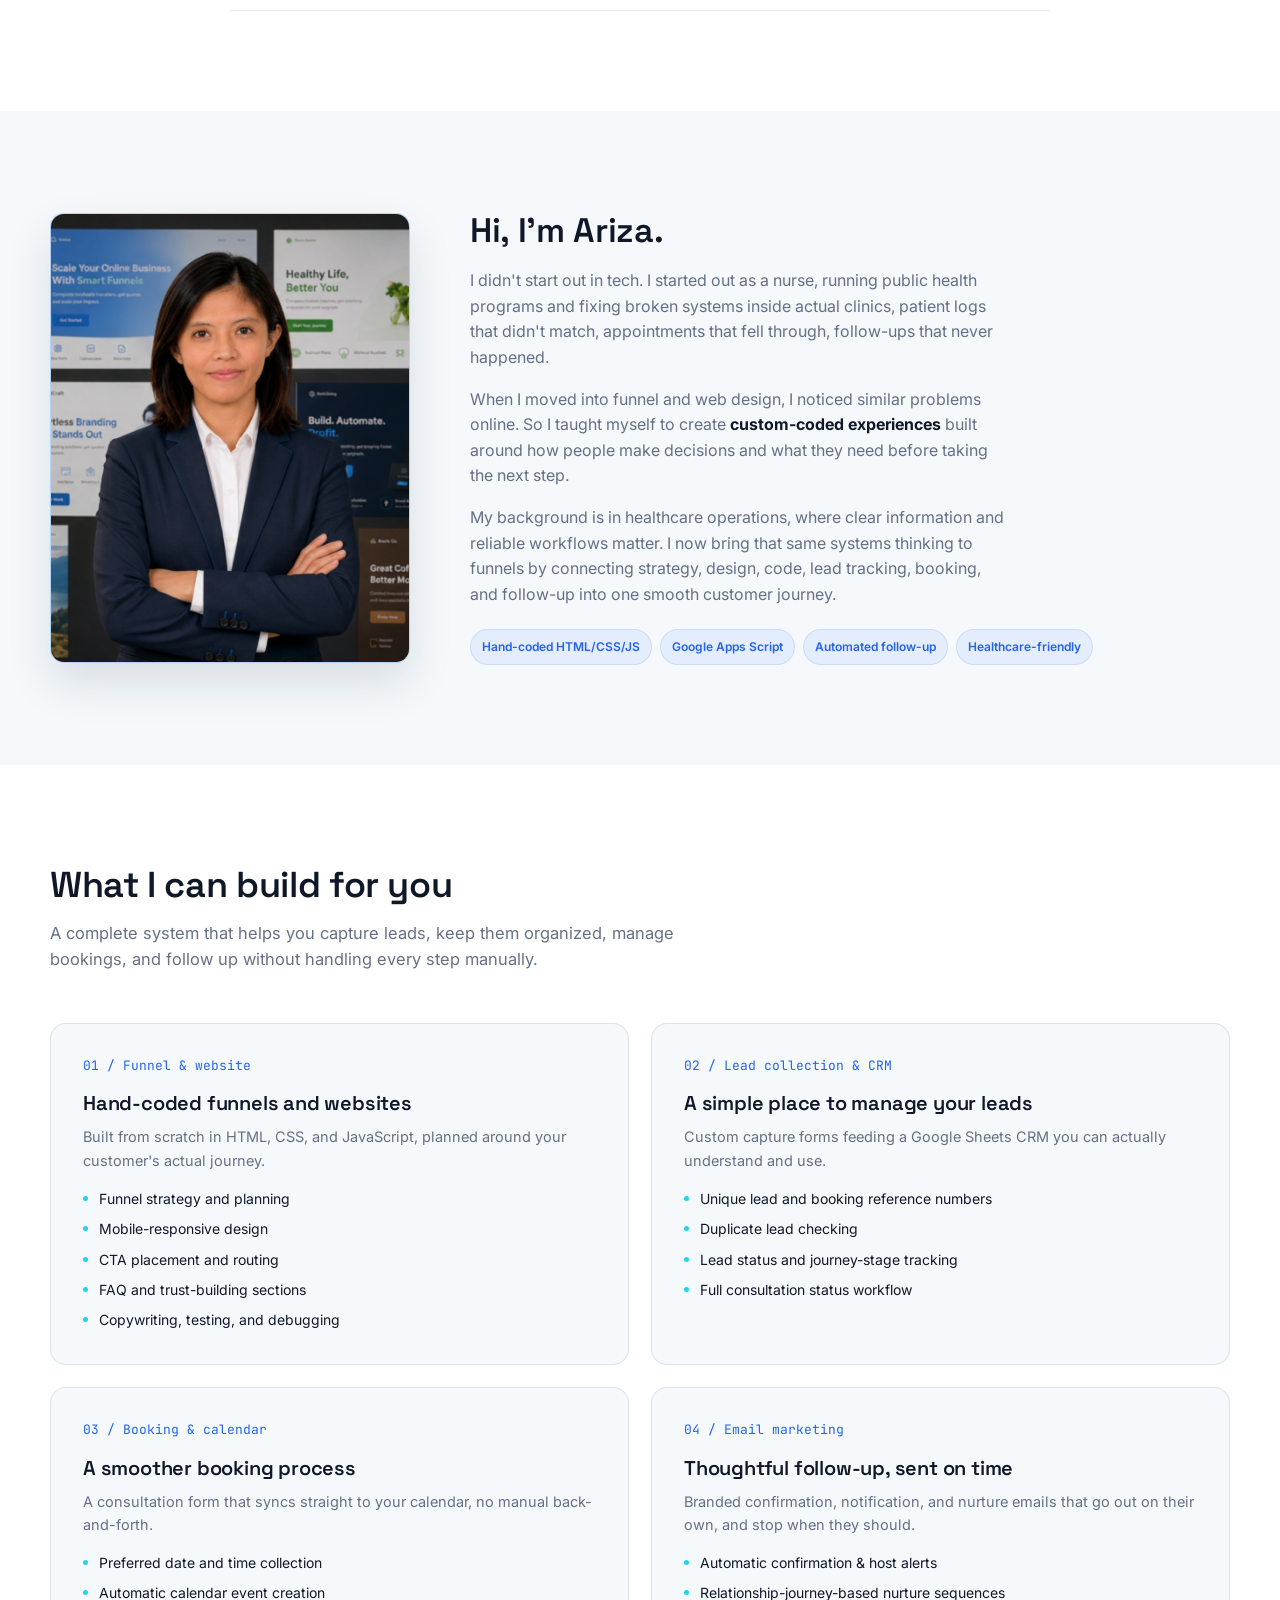
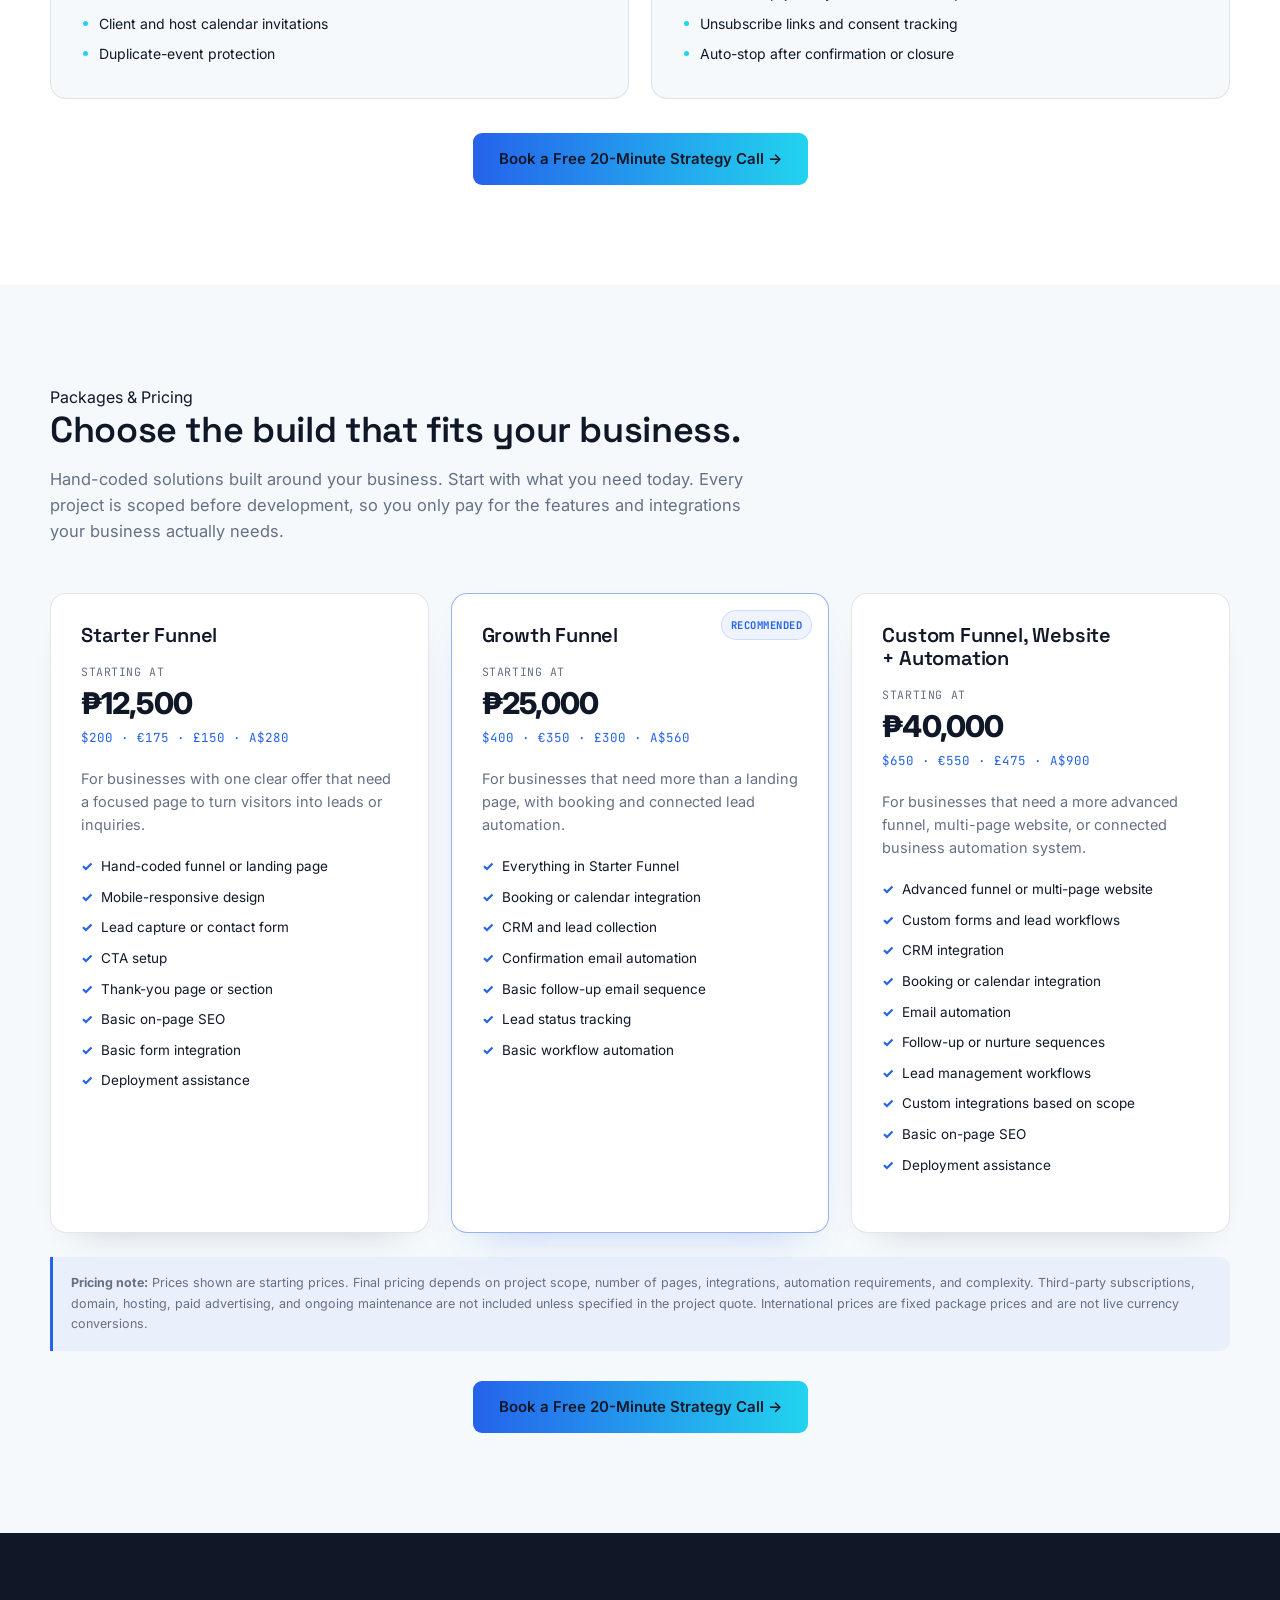
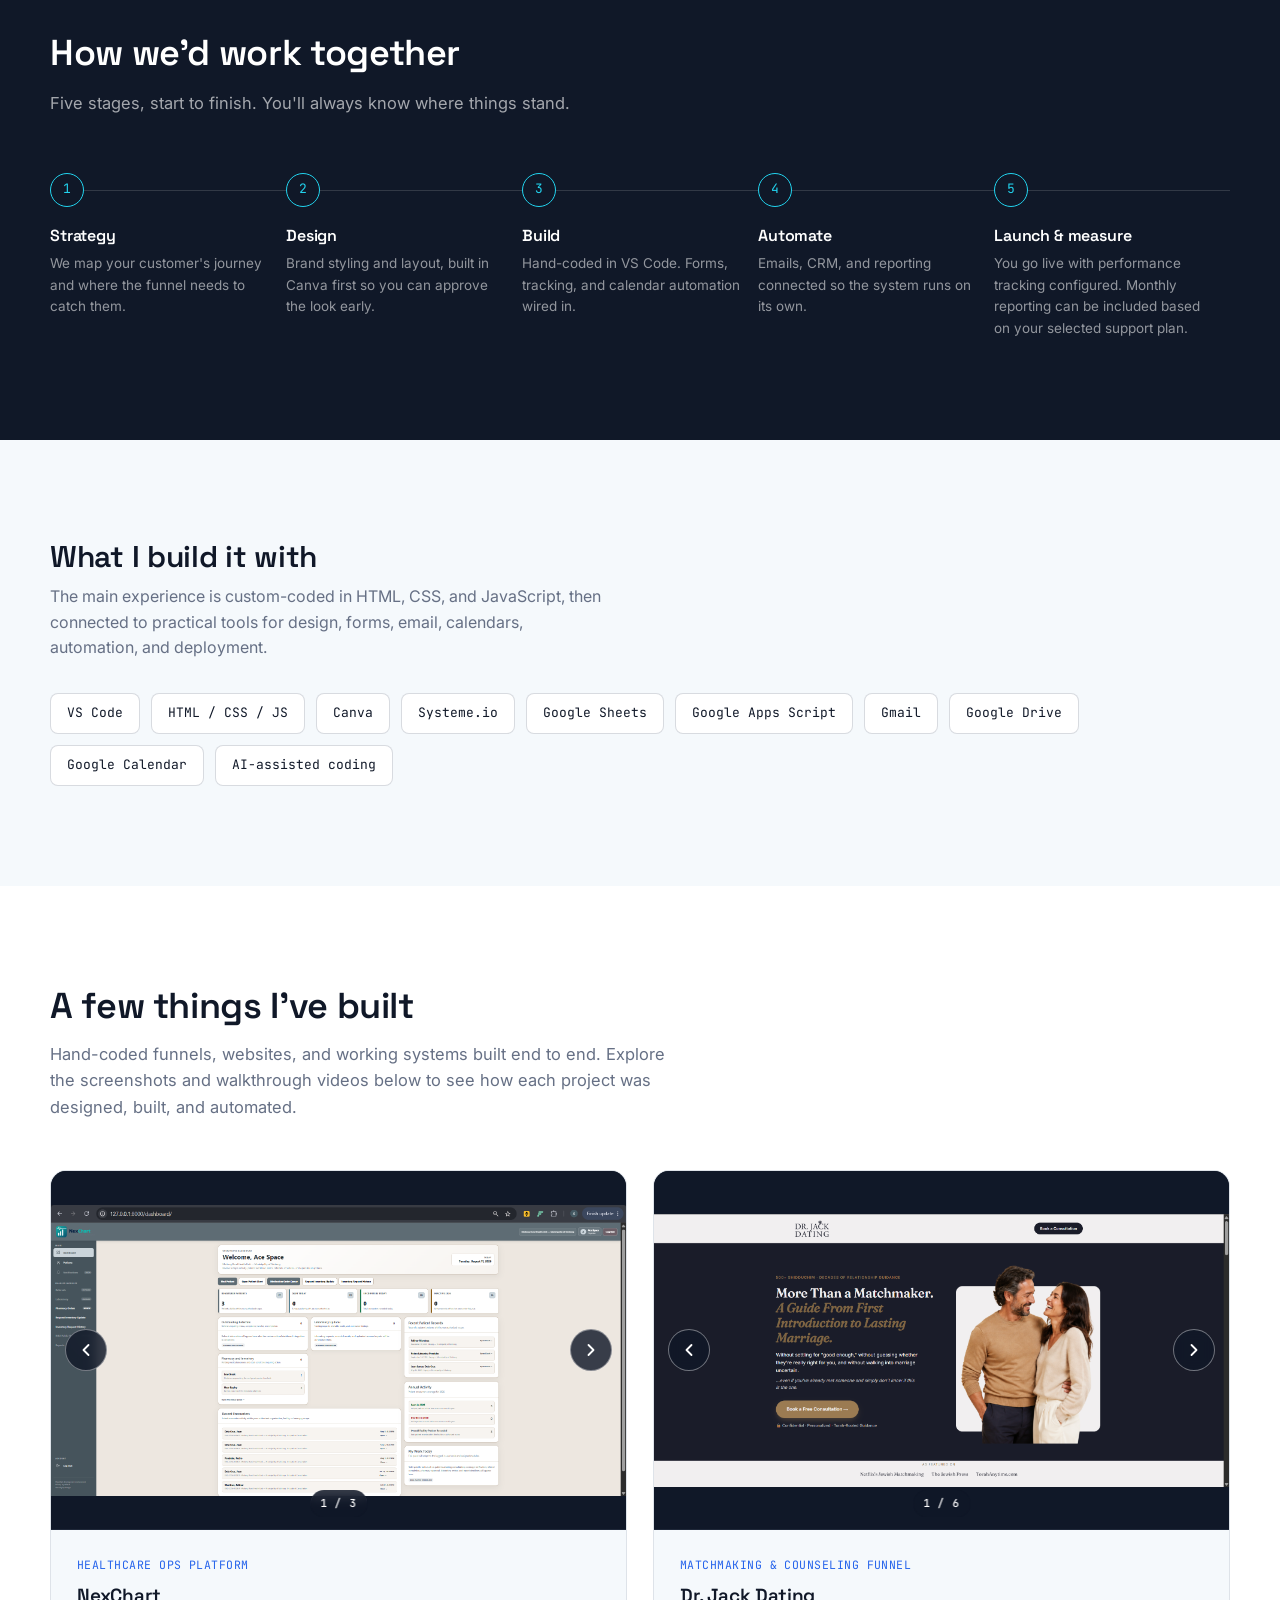
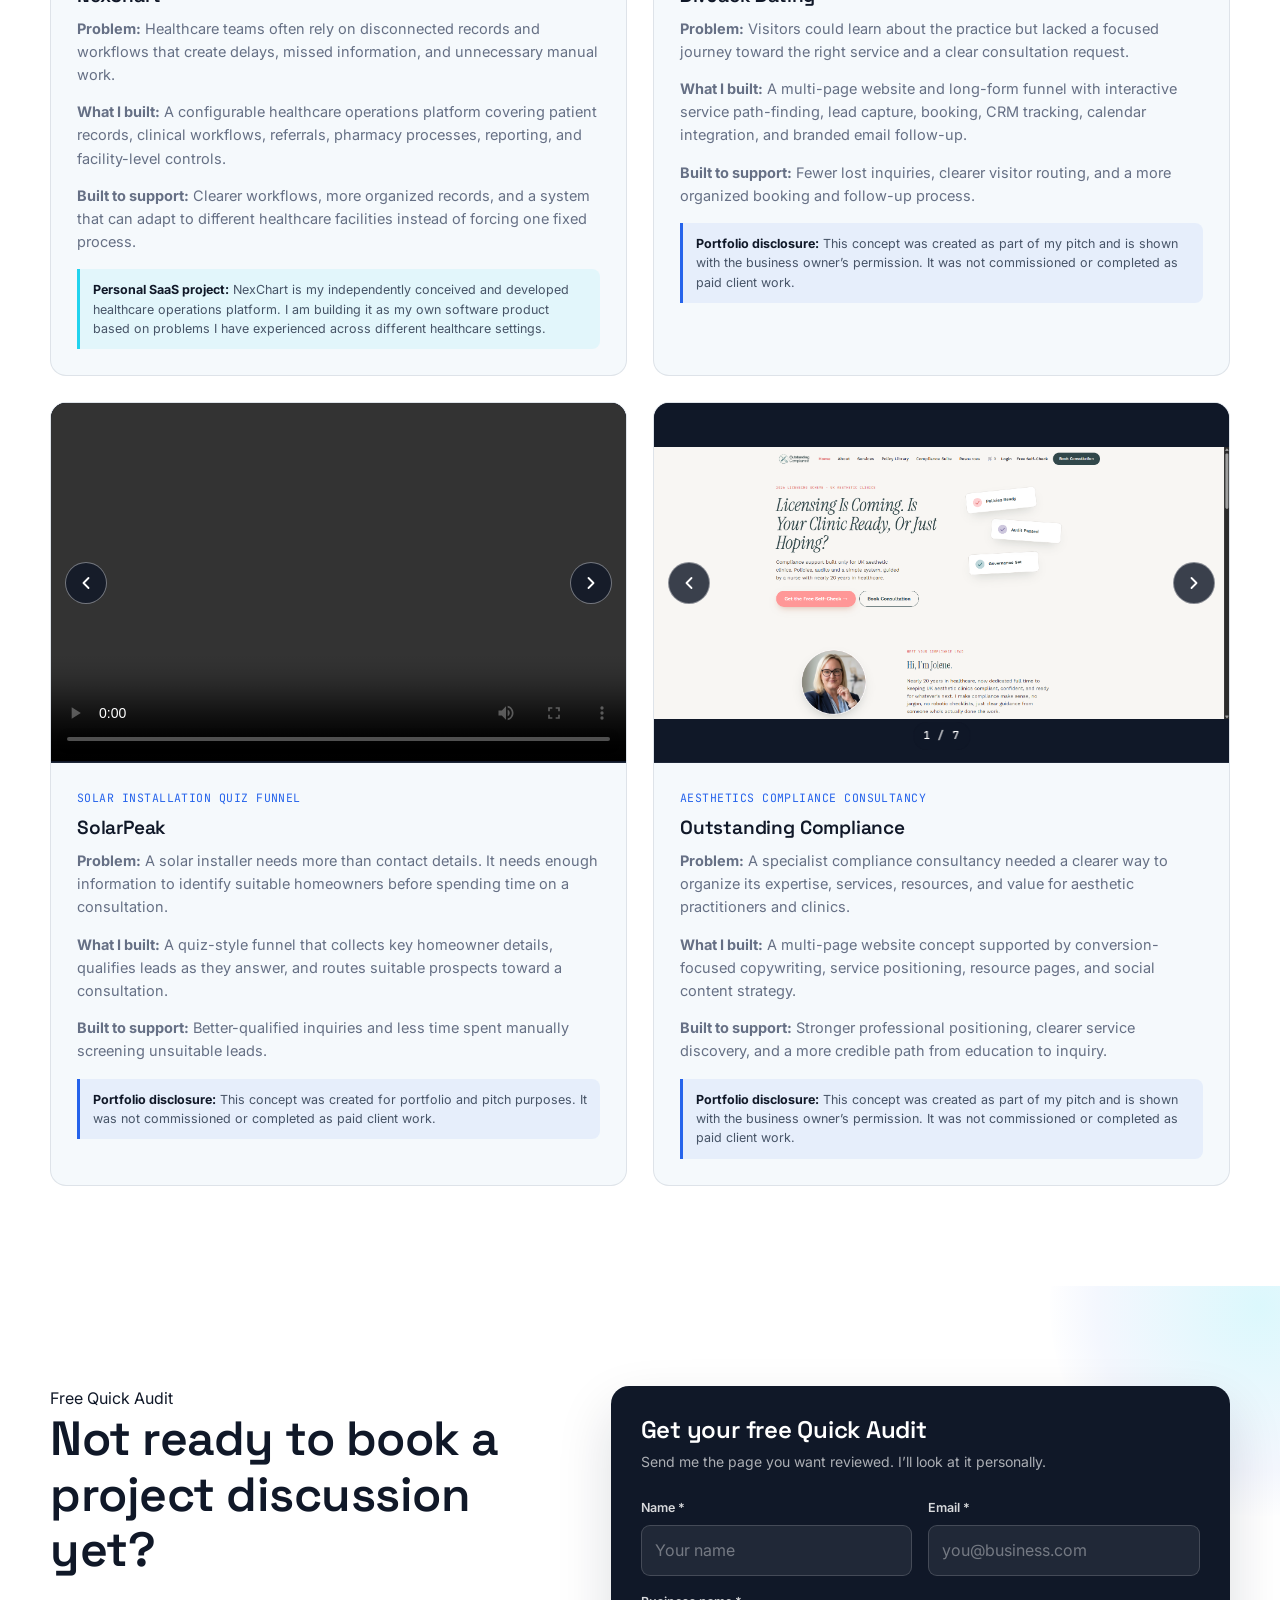
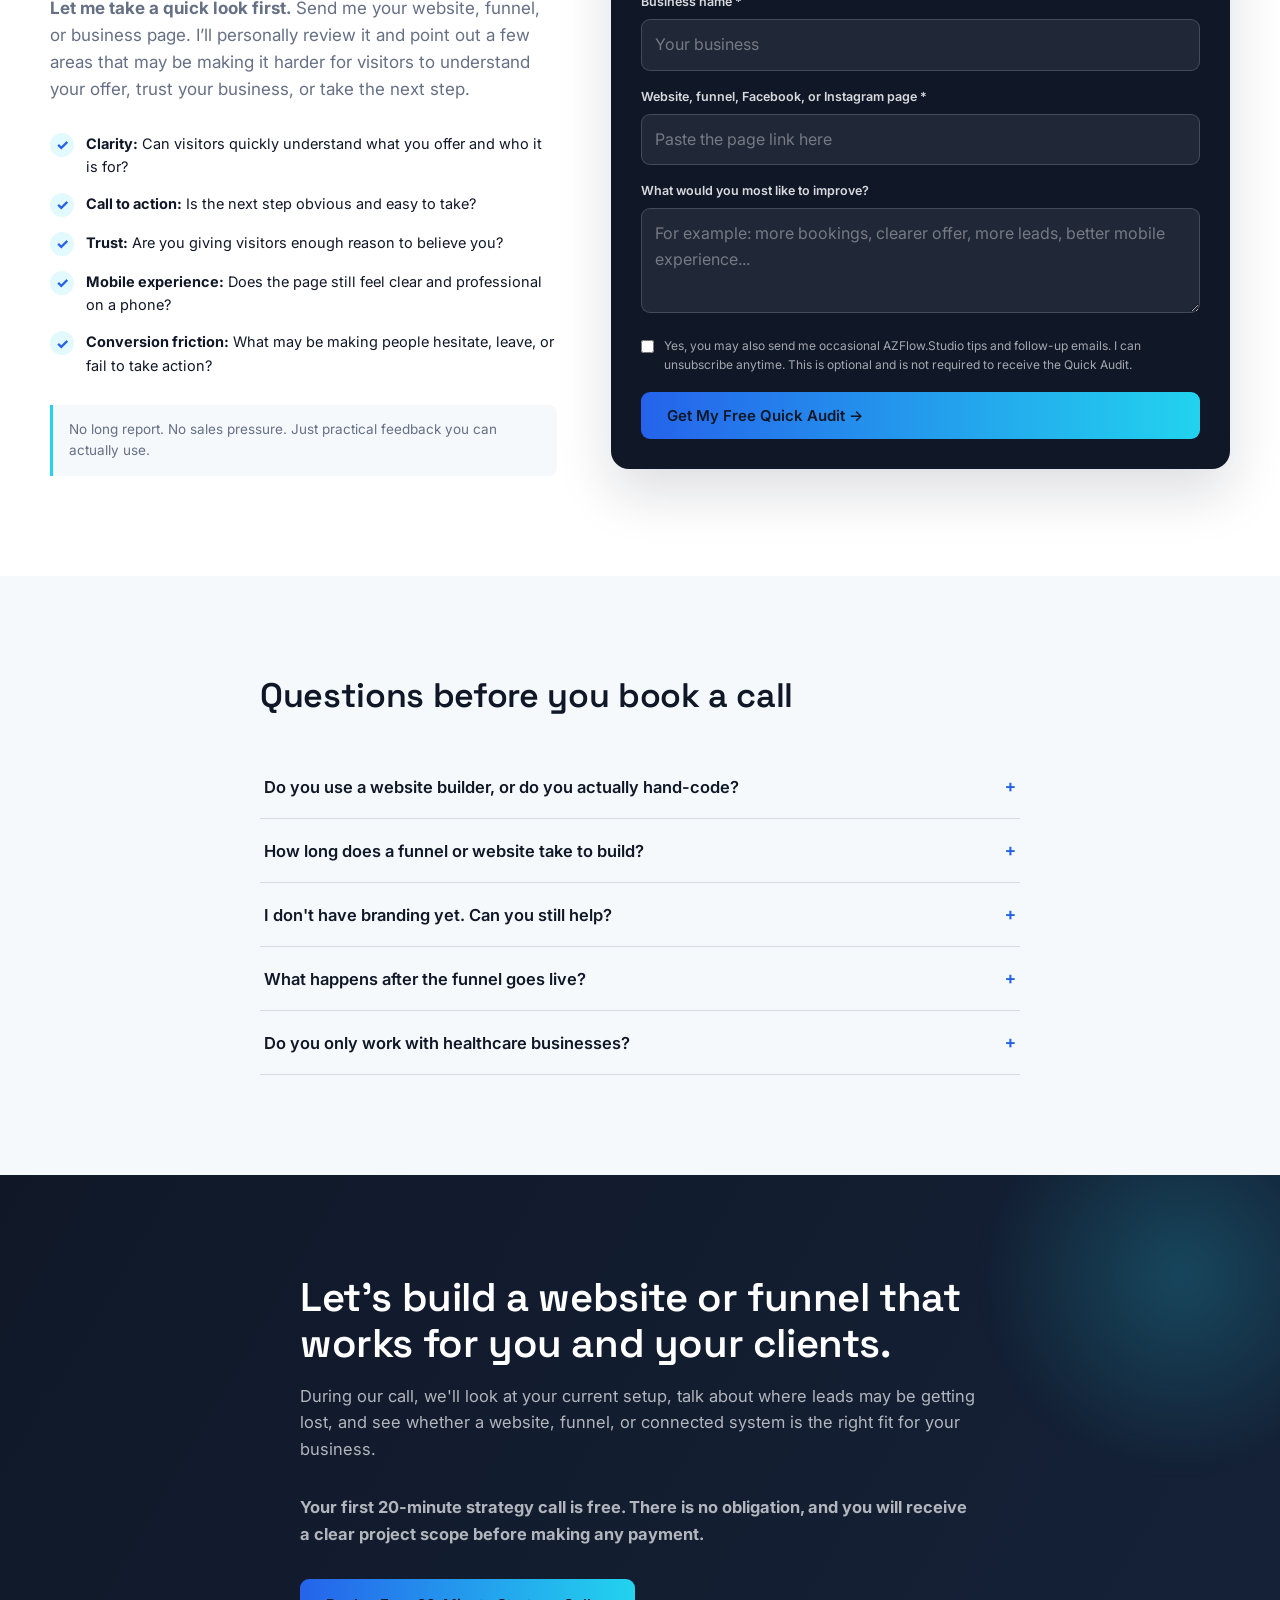
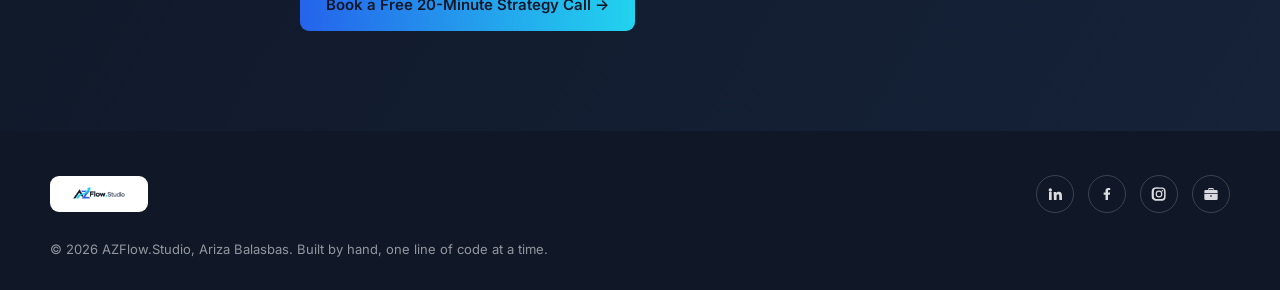
==== commit 46d62427: "Update portfolio copy and CTA" ====
--- a/index.html
+++ b/index.html
@@ -3,7 +3,7 @@
 <head>
 <meta charset="UTF-8">
 <meta name="viewport" content="width=device-width, initial-scale=1.0">
-<title>Ariza Balasbas — Funnel & Web Developer | AZFlow.Studio</title>
+<title>Ariza Balasbas | Funnel & Web Developer | AZFlow.Studio</title>
 <meta name="description" content="Hand-coded funnels and websites that capture leads, book calls, and follow up automatically. Built by Ariza Balasbas, AZFlow.Studio.">
 <link rel="preconnect" href="https://fonts.googleapis.com">
 <link rel="preconnect" href="https://fonts.gstatic.com" crossorigin>
@@ -779,7 +779,7 @@
   <a href="#process">Process</a>
   <a href="#work">Work</a>
   <a href="#faq">FAQ</a>
-  <a href="booking.html">Request a Custom Quote</a>
+  <a href="booking.html">Book a Free 20-Minute Strategy Call</a>
 </div>
 
 <!-- ============ HERO ============ -->
@@ -787,16 +787,16 @@
   <div class="wrap">
     <div>
       <span class="eyebrow-tag">Funnel & web developer</span>
-      <h1>Your funnel should sell while you sleep. Right now, it's probably just sitting there.</h1>
-      <p class="lead">I hand-code funnels and websites that capture leads, book calls, and follow up automatically, so you're not the one chasing every single lead by hand.</p>
+      <h1>Your website or funnel should do more than look good. It should help turn interest into action.</h1>
+      <p class="lead">I create hand-coded funnels and websites that guide visitors toward becoming leads, inquiries, or booked clients. They can also help you organize leads, manage bookings, and follow up automatically.</p>
       <div class="btn-row">
-        <a href="booking.html" class="btn btn-primary">Let's Talk About Your Project →</a>
+        <a href="booking.html" class="btn btn-primary">Book a Free 20-Minute Strategy Call →</a>
         <a href="#work" class="btn btn-ghost">See the work</a>
       </div>
       <div class="hero-stats">
         <div class="stat"><b>5+</b><span>Funnels &amp; sites built</span></div>
-        <div class="stat"><b>100%</b><span>Hand-coded, not drag and drop</span></div>
-        <div class="stat"><b>RN → Dev</b><span>Understands operations, not just design</span></div>
+        <div class="stat"><b>Custom</b><span>Custom-coded core experience</span></div>
+        <div class="stat"><b>RN → Dev</b><span>Brings systems thinking into every build</span></div>
       </div>
     </div>
     <div class="azc-stage">
@@ -837,7 +837,7 @@
 <section id="pain">
   <div class="wrap reveal">
     <h2>Sound familiar?</h2>
-    <p class="sub">Most business owners I talk to aren't short on leads. They're short on a system that actually catches them.</p>
+    <p class="sub">People may already be interested in what you offer. The challenge is having a simple system that welcomes them, captures their details, and helps you follow up at the right time.</p>
     <div class="pain-list">
       <div class="pain-item">
         <span class="mark">01</span>
@@ -870,8 +870,8 @@
     <div class="reveal">
       <h2>Hi, I'm Ariza.</h2>
       <p>I didn't start out in tech. I started out as a nurse, running public health programs and fixing broken systems inside actual clinics, patient logs that didn't match, appointments that fell through, follow-ups that never happened.</p>
-      <p>When I moved into funnel and web design, I noticed the same broken systems online. So I taught myself to fix them the same way: <strong>hand-coded, not templated</strong>, built around how people actually move through a decision, not just how a page is supposed to look.</p>
-      <p>I'll be honest with you: I didn't come up through a marketing agency. Funnel strategy is something I taught myself because I wanted to understand why a funnel works, not just how to build one. What I do have is years of watching real people move through real systems, and the coding skill to build something that actually works.</p>
+      <p>When I moved into funnel and web design, I noticed similar problems online. So I taught myself to create <strong>custom-coded experiences</strong> built around how people make decisions and what they need before taking the next step.</p>
+      <p>My background is in healthcare operations, where clear information and reliable workflows matter. I now bring that same systems thinking to funnels by connecting strategy, design, code, lead tracking, booking, and follow-up into one smooth customer journey.</p>
       <div class="about-badges">
         <span class="badge">Hand-coded HTML/CSS/JS</span>
         <span class="badge">Google Apps Script</span>
@@ -886,8 +886,8 @@
 <section id="services">
   <div class="wrap">
     <div class="head reveal">
-      <h2>What I actually build for you</h2>
-      <p>Not just a landing page. A full system that captures, tracks, books, and follows up, so you're not stuck doing it manually.</p>
+      <h2>What I can build for you</h2>
+      <p>A complete system that helps you capture leads, keep them organized, manage bookings, and follow up without handling every step manually.</p>
     </div>
     <div class="service-grid">
 
@@ -906,7 +906,7 @@
 
       <div class="service-card tilt reveal">
         <span class="service-num">02 / Lead collection & CRM</span>
-        <h3>Leads that land somewhere, not nowhere</h3>
+        <h3>A simple place to manage your leads</h3>
         <p>Custom capture forms feeding a Google Sheets CRM you can actually understand and use.</p>
         <ul>
           <li>Unique lead and booking reference numbers</li>
@@ -918,7 +918,7 @@
 
       <div class="service-card tilt reveal">
         <span class="service-num">03 / Booking & calendar</span>
-        <h3>Booking that runs without you</h3>
+        <h3>A smoother booking process</h3>
         <p>A consultation form that syncs straight to your calendar, no manual back-and-forth.</p>
         <ul>
           <li>Preferred date and time collection</li>
@@ -930,7 +930,7 @@
 
       <div class="service-card tilt reveal">
         <span class="service-num">04 / Email marketing</span>
-        <h3>Follow-up that doesn't need you awake</h3>
+        <h3>Thoughtful follow-up, sent on time</h3>
         <p>Branded confirmation, notification, and nurture emails that go out on their own, and stop when they should.</p>
         <ul>
           <li>Automatic confirmation & host alerts</li>
@@ -944,7 +944,7 @@
   </div>
 
     <div class="section-cta reveal">
-      <a href="booking.html" class="btn btn-primary">Tell Me What You Need →</a>
+      <a href="booking.html" class="btn btn-primary">Book a Free 20-Minute Strategy Call →</a>
     </div>
 </section>
 
@@ -1018,7 +1018,7 @@
 
     <p class="pricing-note reveal"><strong>Pricing note:</strong> Prices shown are starting prices. Final pricing depends on project scope, number of pages, integrations, automation requirements, and complexity. Third-party subscriptions, domain, hosting, paid advertising, and ongoing maintenance are not included unless specified in the project quote. International prices are fixed package prices and are not live currency conversions.</p>
     <div class="pricing-cta reveal">
-      <a href="booking.html" class="btn btn-primary">Let's Discuss Your Project →</a>
+      <a href="booking.html" class="btn btn-primary">Book a Free 20-Minute Strategy Call →</a>
     </div>
   </div>
 </section>
@@ -1036,7 +1036,7 @@
       <div class="tl-step reveal"><div class="tl-dot">2</div><h3>Design</h3><p>Brand styling and layout, built in Canva first so you can approve the look early.</p></div>
       <div class="tl-step reveal"><div class="tl-dot">3</div><h3>Build</h3><p>Hand-coded in VS Code. Forms, tracking, and calendar automation wired in.</p></div>
       <div class="tl-step reveal"><div class="tl-dot">4</div><h3>Automate</h3><p>Emails, CRM, and reporting connected so the system runs on its own.</p></div>
-      <div class="tl-step reveal"><div class="tl-dot">5</div><h3>Launch & report</h3><p>You go live, and get a monthly report so you know what's actually working.</p></div>
+      <div class="tl-step reveal"><div class="tl-dot">5</div><h3>Launch & measure</h3><p>You go live with performance tracking configured. Monthly reporting can be included based on your selected support plan.</p></div>
     </div>
   </div>
 </section>
@@ -1045,7 +1045,7 @@
 <section id="tools">
   <div class="wrap reveal">
     <h2>What I build it with</h2>
-    <p class="sub">No page builders. Everything is hand-coded, then wired together with tools you probably already have access to.</p>
+    <p class="sub">The main experience is custom-coded in HTML, CSS, and JavaScript, then connected to practical tools for design, forms, email, calendars, automation, and deployment.</p>
     <div class="tool-pills">
       <span>VS Code</span>
       <span>HTML / CSS / JS</span>
@@ -1086,7 +1086,9 @@
         <div class="work-body">
           <span class="tag">Healthcare Ops Platform</span>
           <h3>NexChart</h3>
-          <p>An EMR-style operations platform built to fix the exact pain points I saw as a nurse across a hospital, a company clinic, and a rural health unit. Built customizable per facility, not one-size-fits-all.</p>
+          <p><strong>Problem:</strong> Healthcare teams often rely on disconnected records and workflows that create delays, missed information, and unnecessary manual work.</p>
+          <p><strong>What I built:</strong> A configurable healthcare operations platform covering patient records, clinical workflows, referrals, pharmacy processes, reporting, and facility-level controls.</p>
+          <p><strong>Built to support:</strong> Clearer workflows, more organized records, and a system that can adapt to different healthcare facilities instead of forcing one fixed process.</p>
           <p class="project-disclaimer personal-project"><strong>Personal SaaS project:</strong> NexChart is my independently conceived and developed healthcare operations platform. I am building it as my own software product based on problems I have experienced across different healthcare settings.</p>
         </div>
       </div>
@@ -1110,7 +1112,9 @@
         <div class="work-body">
           <span class="tag">Matchmaking & counseling funnel</span>
           <h3>Dr. Jack Dating</h3>
-          <p>A multi-page site plus long-form funnel for a matchmaking and couples counseling practice, with an interactive path-finder widget and a built-in booking modal.</p>
+          <p><strong>Problem:</strong> Visitors could learn about the practice but lacked a focused journey toward the right service and a clear consultation request.</p>
+          <p><strong>What I built:</strong> A multi-page website and long-form funnel with interactive service path-finding, lead capture, booking, CRM tracking, calendar integration, and branded email follow-up.</p>
+          <p><strong>Built to support:</strong> Fewer lost inquiries, clearer visitor routing, and a more organized booking and follow-up process.</p>
           <p class="project-disclaimer"><strong>Portfolio disclosure:</strong> This concept was created as part of my pitch and is shown with the business owner’s permission. It was not commissioned or completed as paid client work.</p>
         </div>
       </div>
@@ -1129,7 +1133,9 @@
         <div class="work-body">
           <span class="tag">Solar installation quiz funnel</span>
           <h3>SolarPeak</h3>
-          <p>A quiz-style funnel for a solar installation service, built to qualify homeowners as they answer, then route them straight to a booked consultation.</p>
+          <p><strong>Problem:</strong> A solar installer needs more than contact details. It needs enough information to identify suitable homeowners before spending time on a consultation.</p>
+          <p><strong>What I built:</strong> A quiz-style funnel that collects key homeowner details, qualifies leads as they answer, and routes suitable prospects toward a consultation.</p>
+          <p><strong>Built to support:</strong> Better-qualified inquiries and less time spent manually screening unsuitable leads.</p>
           <p class="project-disclaimer"><strong>Portfolio disclosure:</strong> This concept was created for portfolio and pitch purposes. It was not commissioned or completed as paid client work.</p>
         </div>
       </div>
@@ -1154,7 +1160,9 @@
         <div class="work-body">
           <span class="tag">Aesthetics compliance consultancy</span>
           <h3>Outstanding Compliance</h3>
-          <p>Website design, copywriting, and social strategy for a UK compliance consultancy serving aesthetic practitioners and clinics.</p>
+          <p><strong>Problem:</strong> A specialist compliance consultancy needed a clearer way to organize its expertise, services, resources, and value for aesthetic practitioners and clinics.</p>
+          <p><strong>What I built:</strong> A multi-page website concept supported by conversion-focused copywriting, service positioning, resource pages, and social content strategy.</p>
+          <p><strong>Built to support:</strong> Stronger professional positioning, clearer service discovery, and a more credible path from education to inquiry.</p>
           <p class="project-disclaimer"><strong>Portfolio disclosure:</strong> This concept was created as part of my pitch and is shown with the business owner’s permission. It was not commissioned or completed as paid client work.</p>
         </div>
       </div>
@@ -1173,11 +1181,11 @@
       <p><strong>Let me take a quick look first.</strong> Send me your website, funnel, or business page. I’ll personally review it and point out a few areas that may be making it harder for visitors to understand your offer, trust your business, or take the next step.</p>
 
       <div class="audit-points">
-        <div class="audit-point"><span class="audit-check">✓</span><span><strong>Clarity</strong> — can visitors quickly understand what you offer and who it is for?</span></div>
-        <div class="audit-point"><span class="audit-check">✓</span><span><strong>Call to action</strong> — is the next step obvious and easy to take?</span></div>
-        <div class="audit-point"><span class="audit-check">✓</span><span><strong>Trust</strong> — are you giving visitors enough reason to believe you?</span></div>
-        <div class="audit-point"><span class="audit-check">✓</span><span><strong>Mobile experience</strong> — does the page still feel clear and professional on a phone?</span></div>
-        <div class="audit-point"><span class="audit-check">✓</span><span><strong>Conversion friction</strong> — what may be making people hesitate, leave, or fail to take action?</span></div>
+        <div class="audit-point"><span class="audit-check">✓</span><span><strong>Clarity:</strong> Can visitors quickly understand what you offer and who it is for?</span></div>
+        <div class="audit-point"><span class="audit-check">✓</span><span><strong>Call to action:</strong> Is the next step obvious and easy to take?</span></div>
+        <div class="audit-point"><span class="audit-check">✓</span><span><strong>Trust:</strong> Are you giving visitors enough reason to believe you?</span></div>
+        <div class="audit-point"><span class="audit-check">✓</span><span><strong>Mobile experience:</strong> Does the page still feel clear and professional on a phone?</span></div>
+        <div class="audit-point"><span class="audit-check">✓</span><span><strong>Conversion friction:</strong> What may be making people hesitate, leave, or fail to take action?</span></div>
       </div>
 
       <div class="audit-note">No long report. No sales pressure. Just practical feedback you can actually use.</div>
@@ -1259,9 +1267,10 @@
 <section id="cta">
   <div class="glow"></div>
   <div class="wrap reveal">
-    <h2>Let's build something that actually catches your leads.</h2>
-    <p>Book a free 20-minute call. We'll look at what you have now, and I'll tell you honestly whether a funnel like this makes sense for you.</p>
-    <a href="booking.html" class="btn btn-primary">Ready to Build? Let’s Talk →</a>
+    <h2>Let's build a website or funnel that works for you and your clients.</h2>
+    <p>During our call, we'll look at your current setup, talk about where leads may be getting lost, and see whether a website, funnel, or connected system is the right fit for your business.</p>
+    <p><strong>Your first 20-minute strategy call is free. There is no obligation, and you will receive a clear project scope before making any payment.</strong></p>
+    <a href="booking.html" class="btn btn-primary">Book a Free 20-Minute Strategy Call →</a>
   </div>
 </section>
 
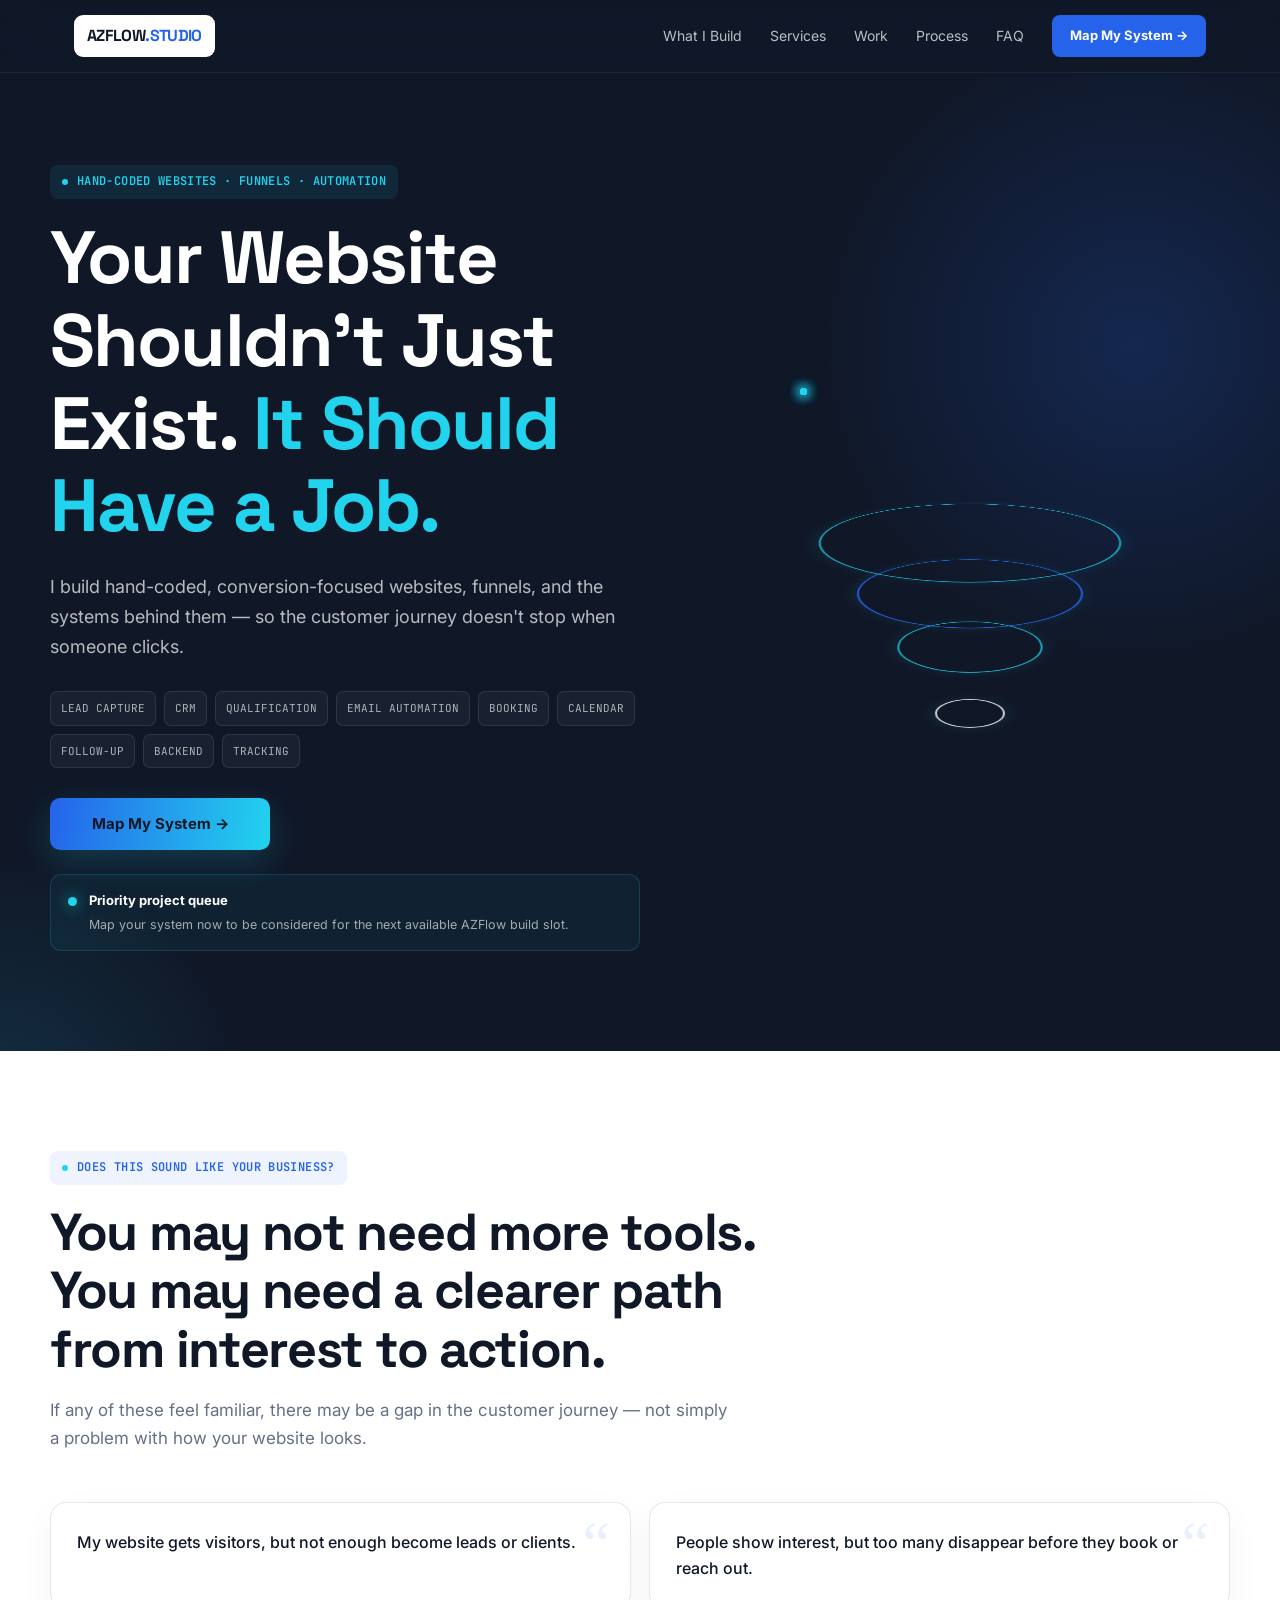
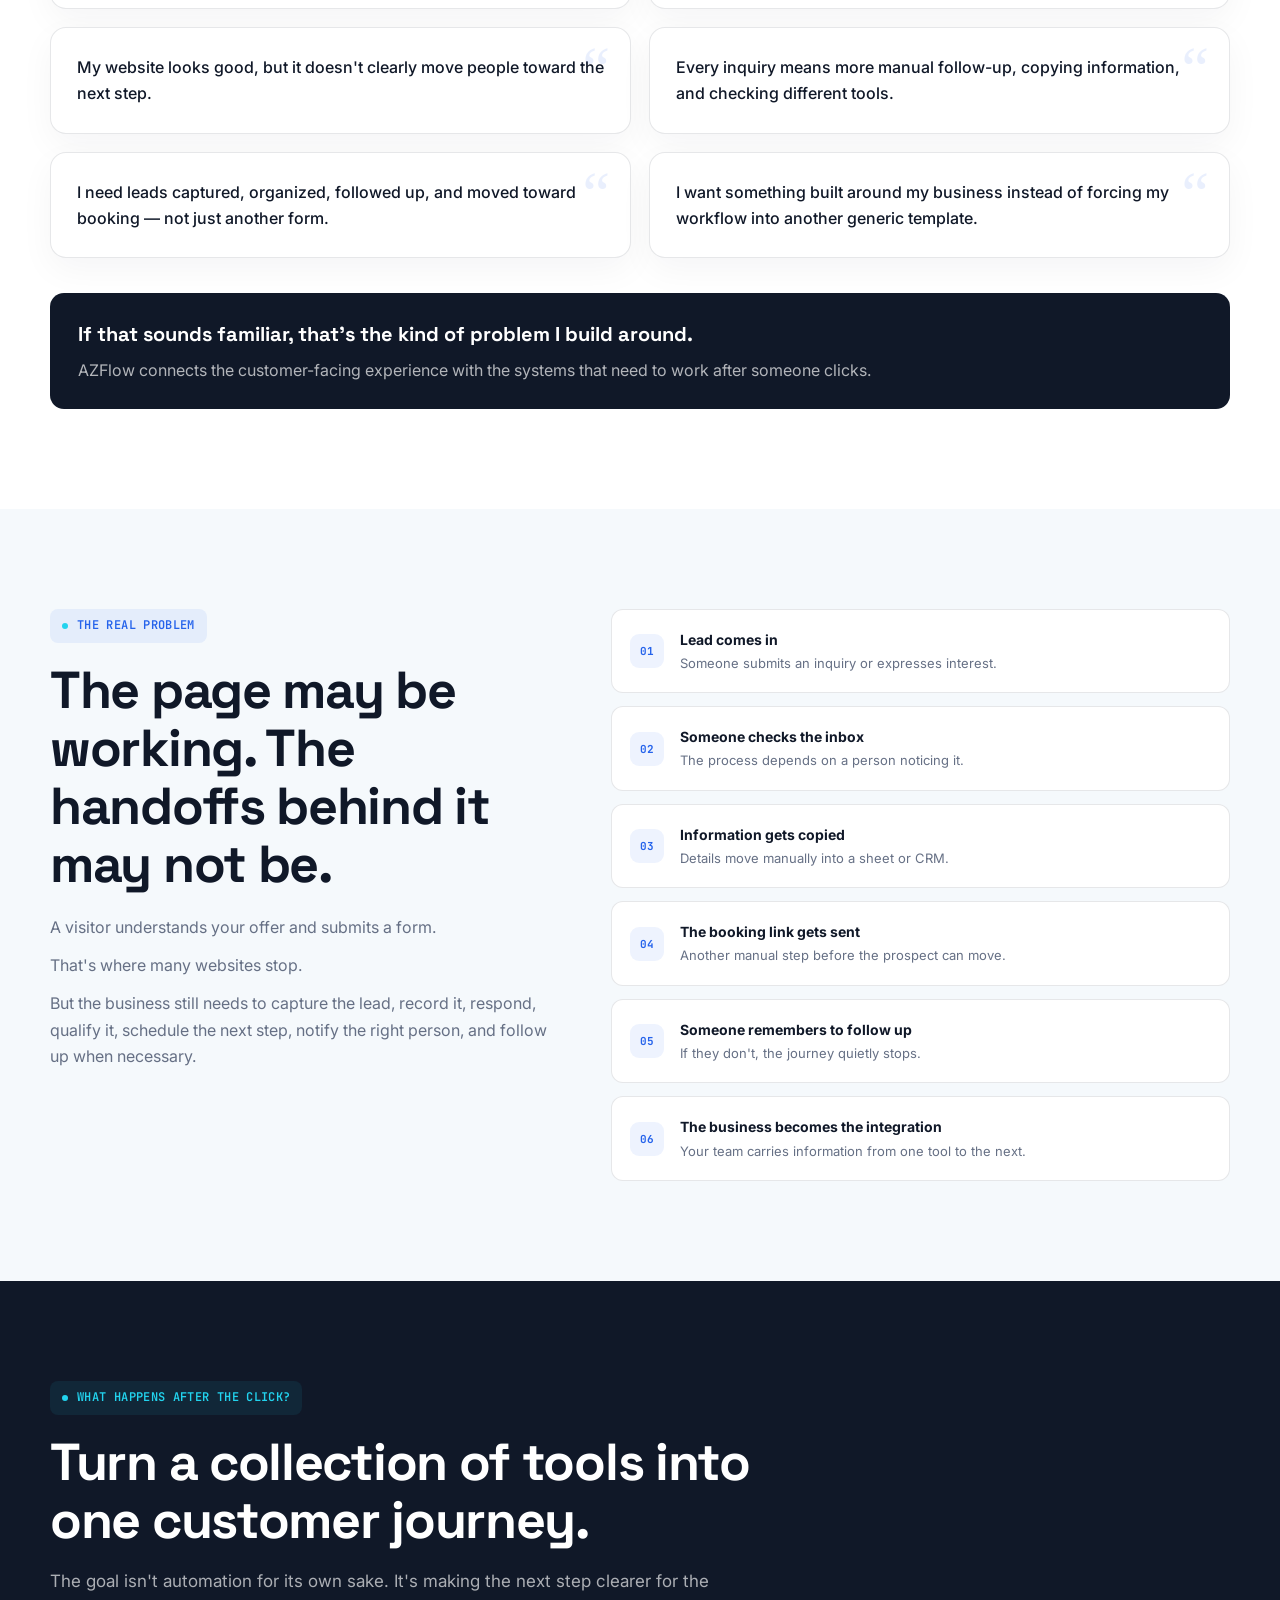
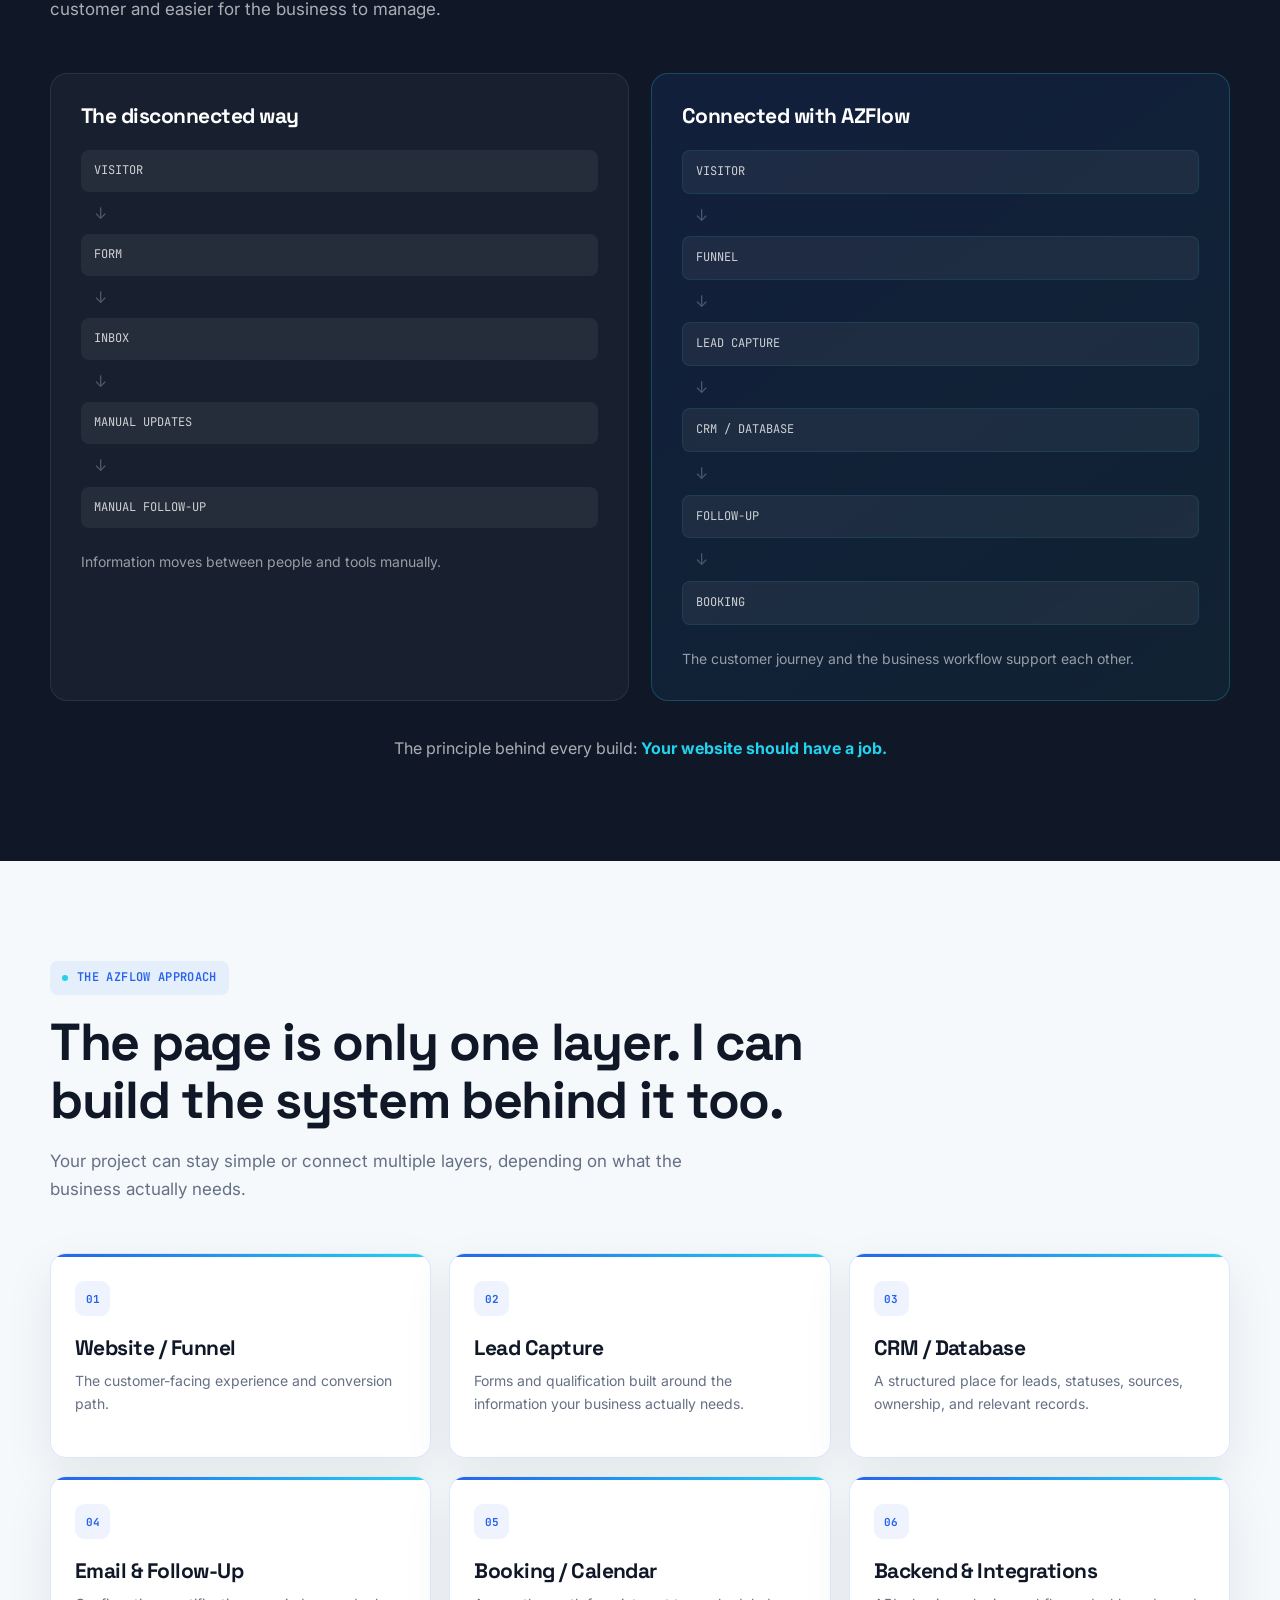
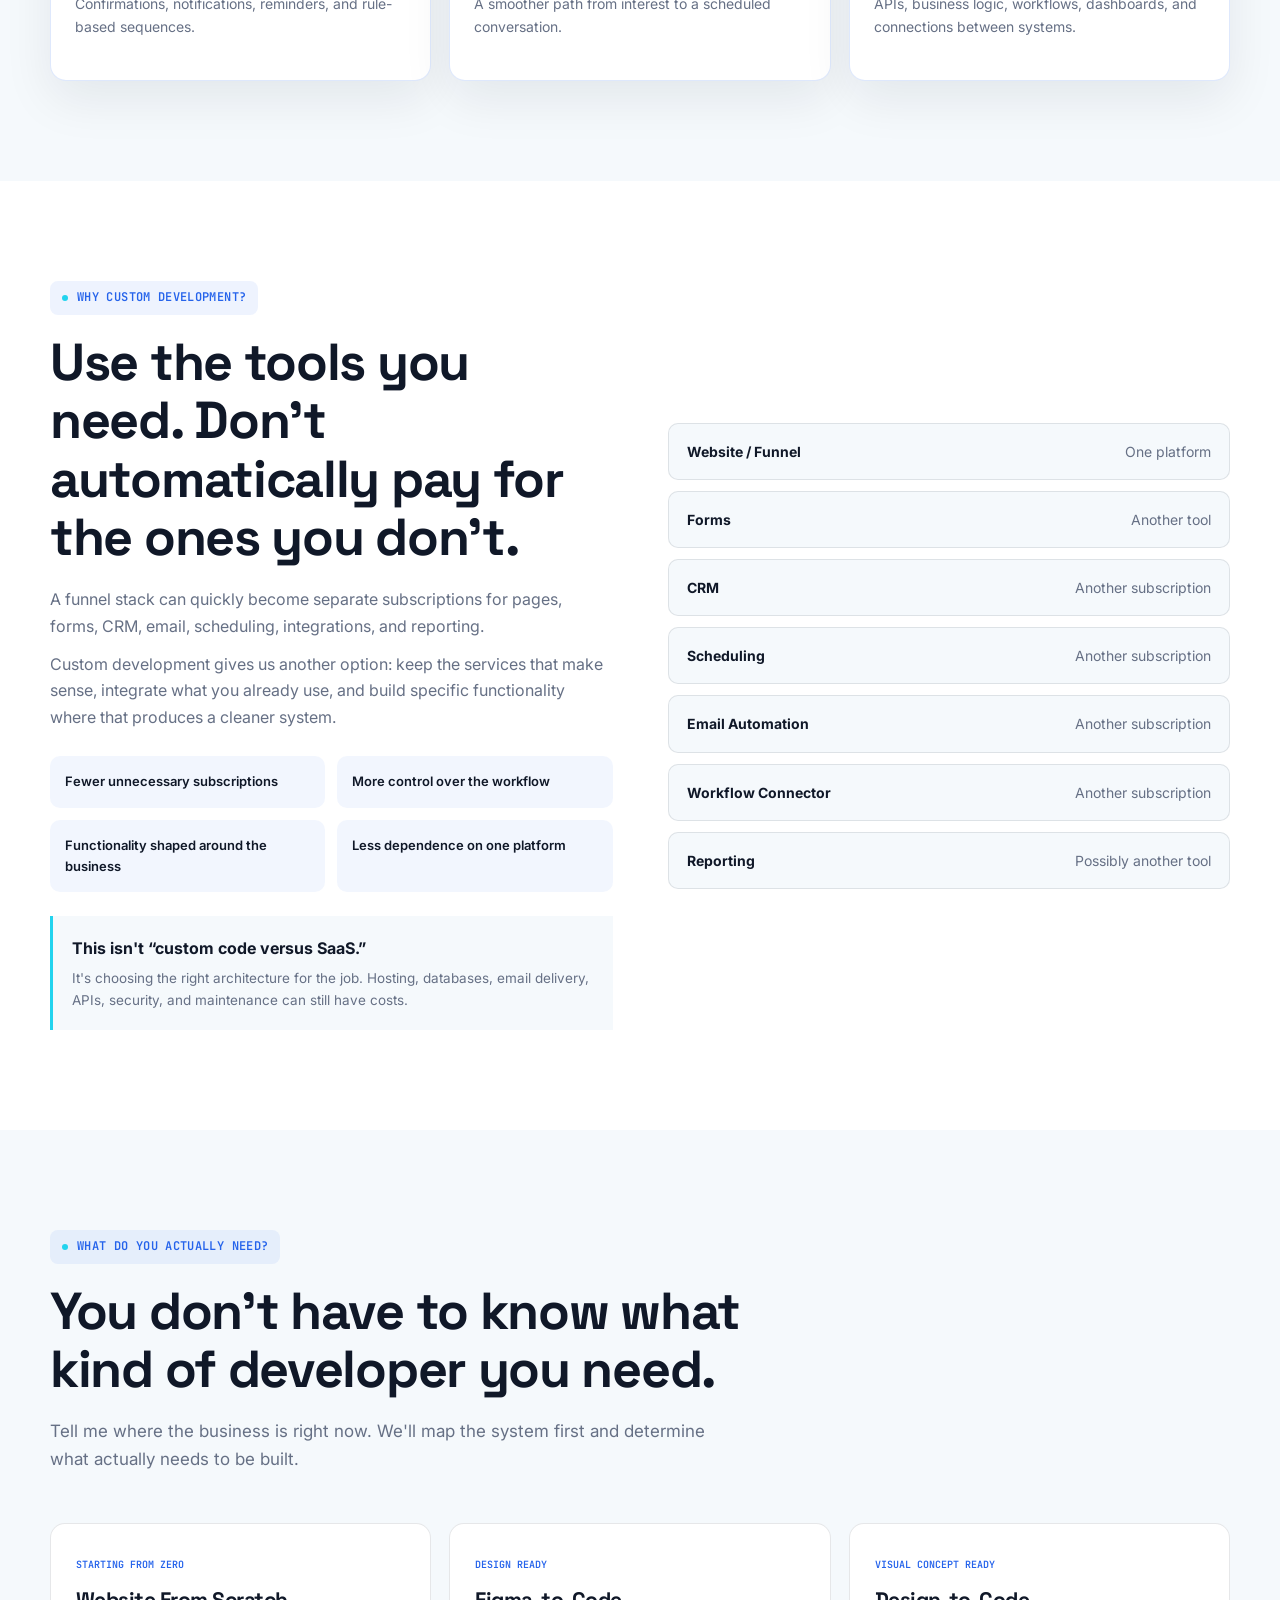
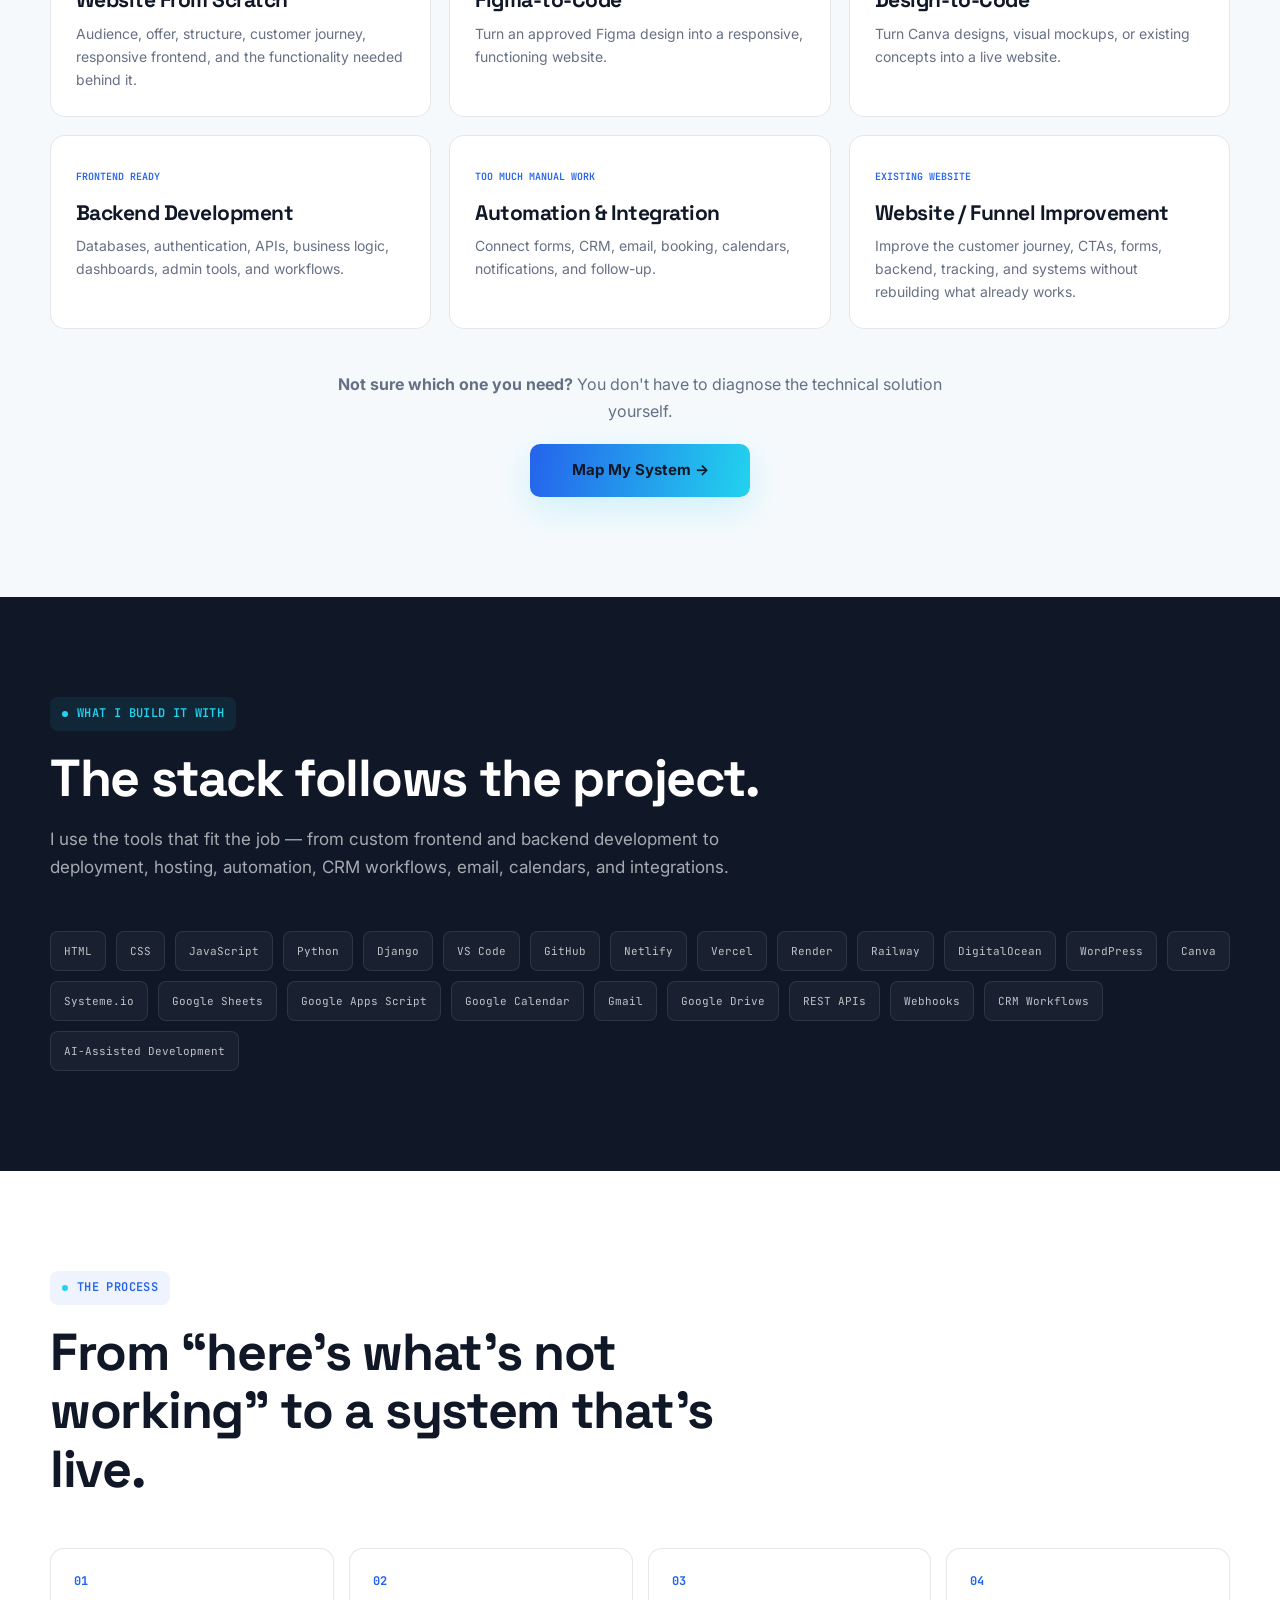
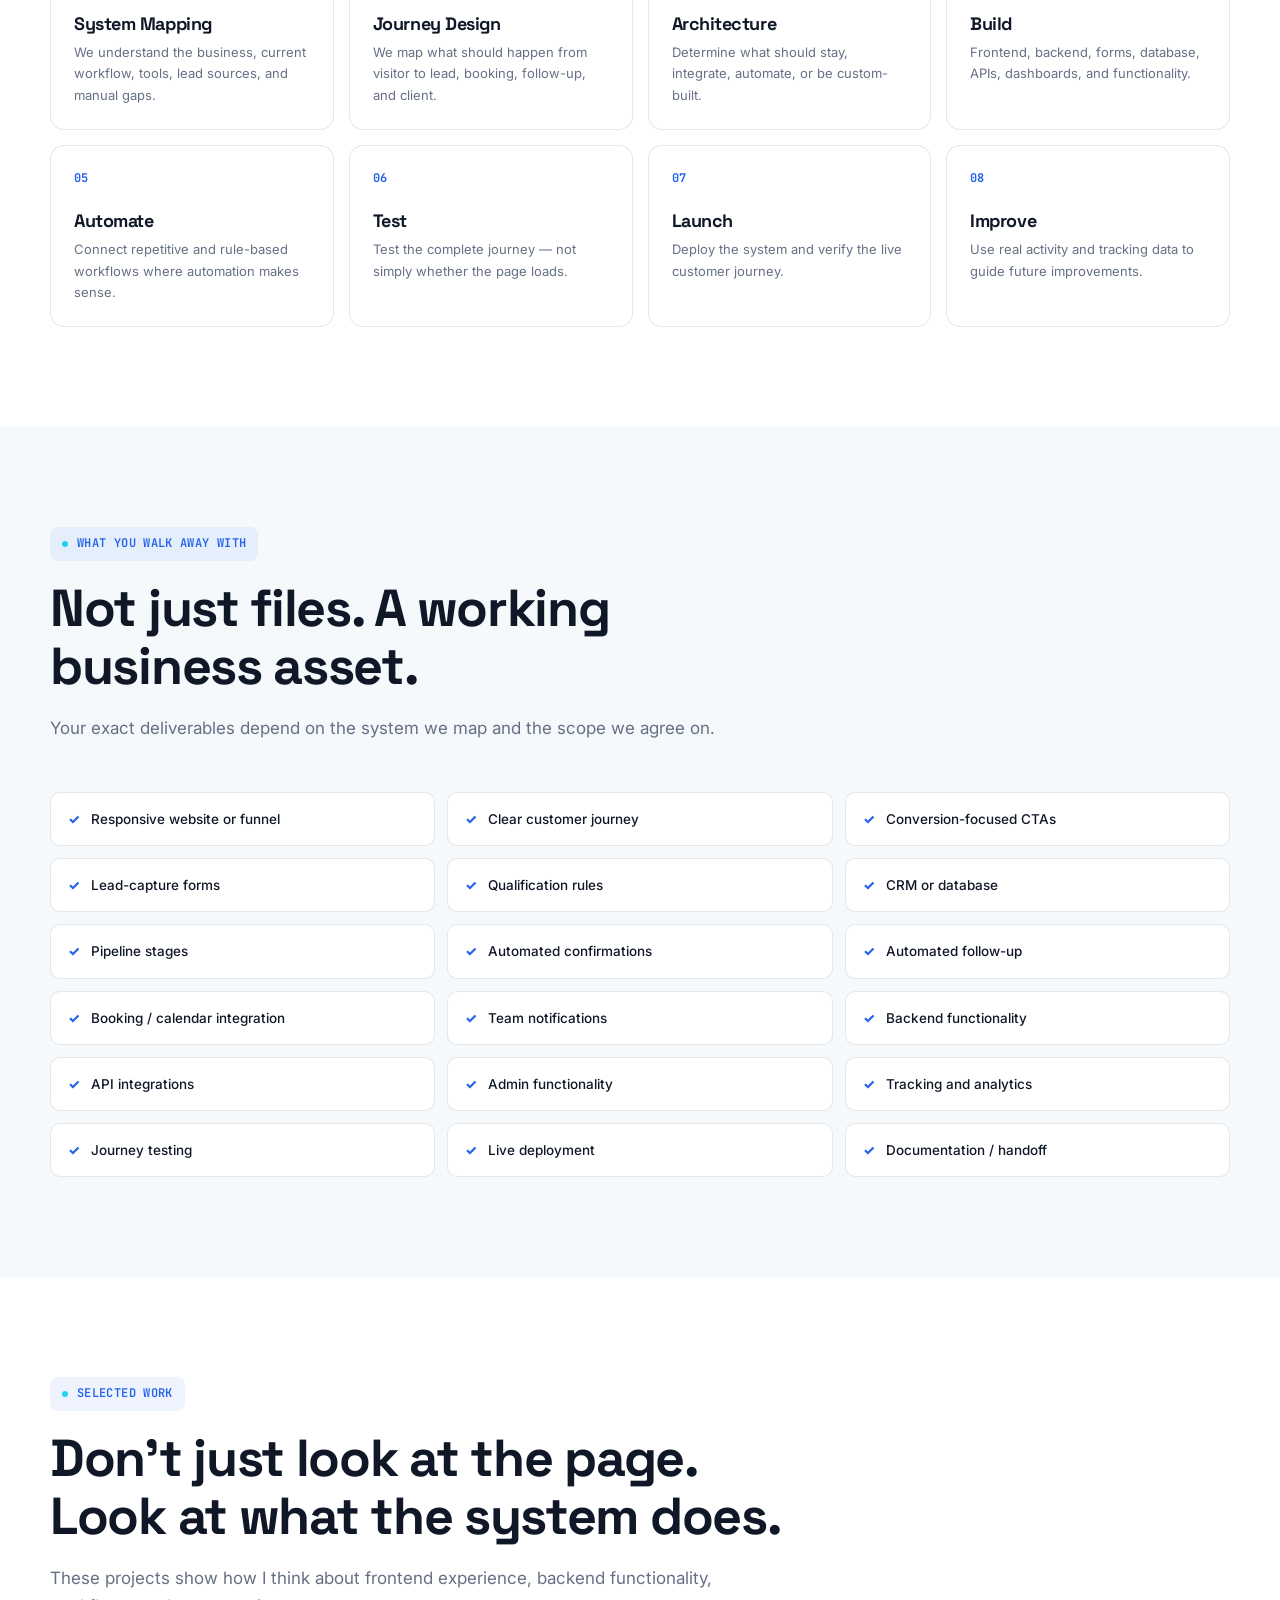
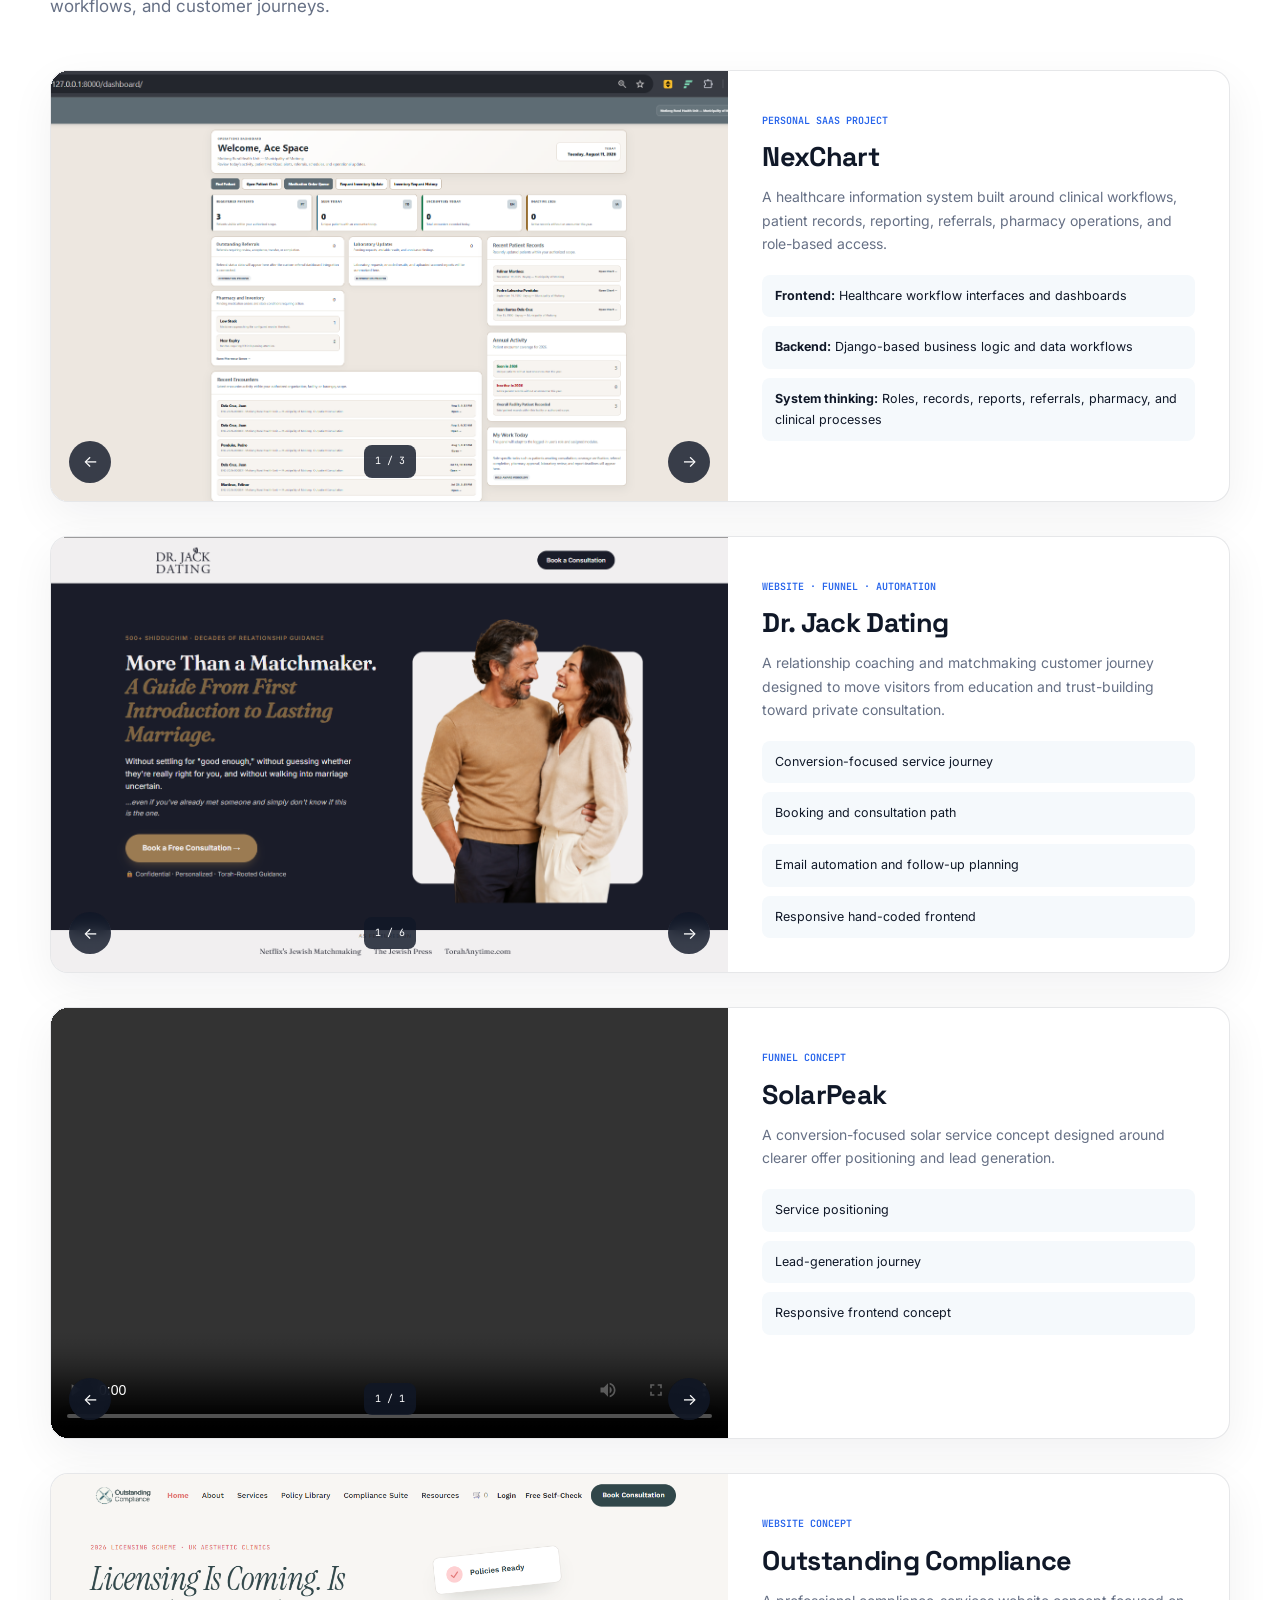
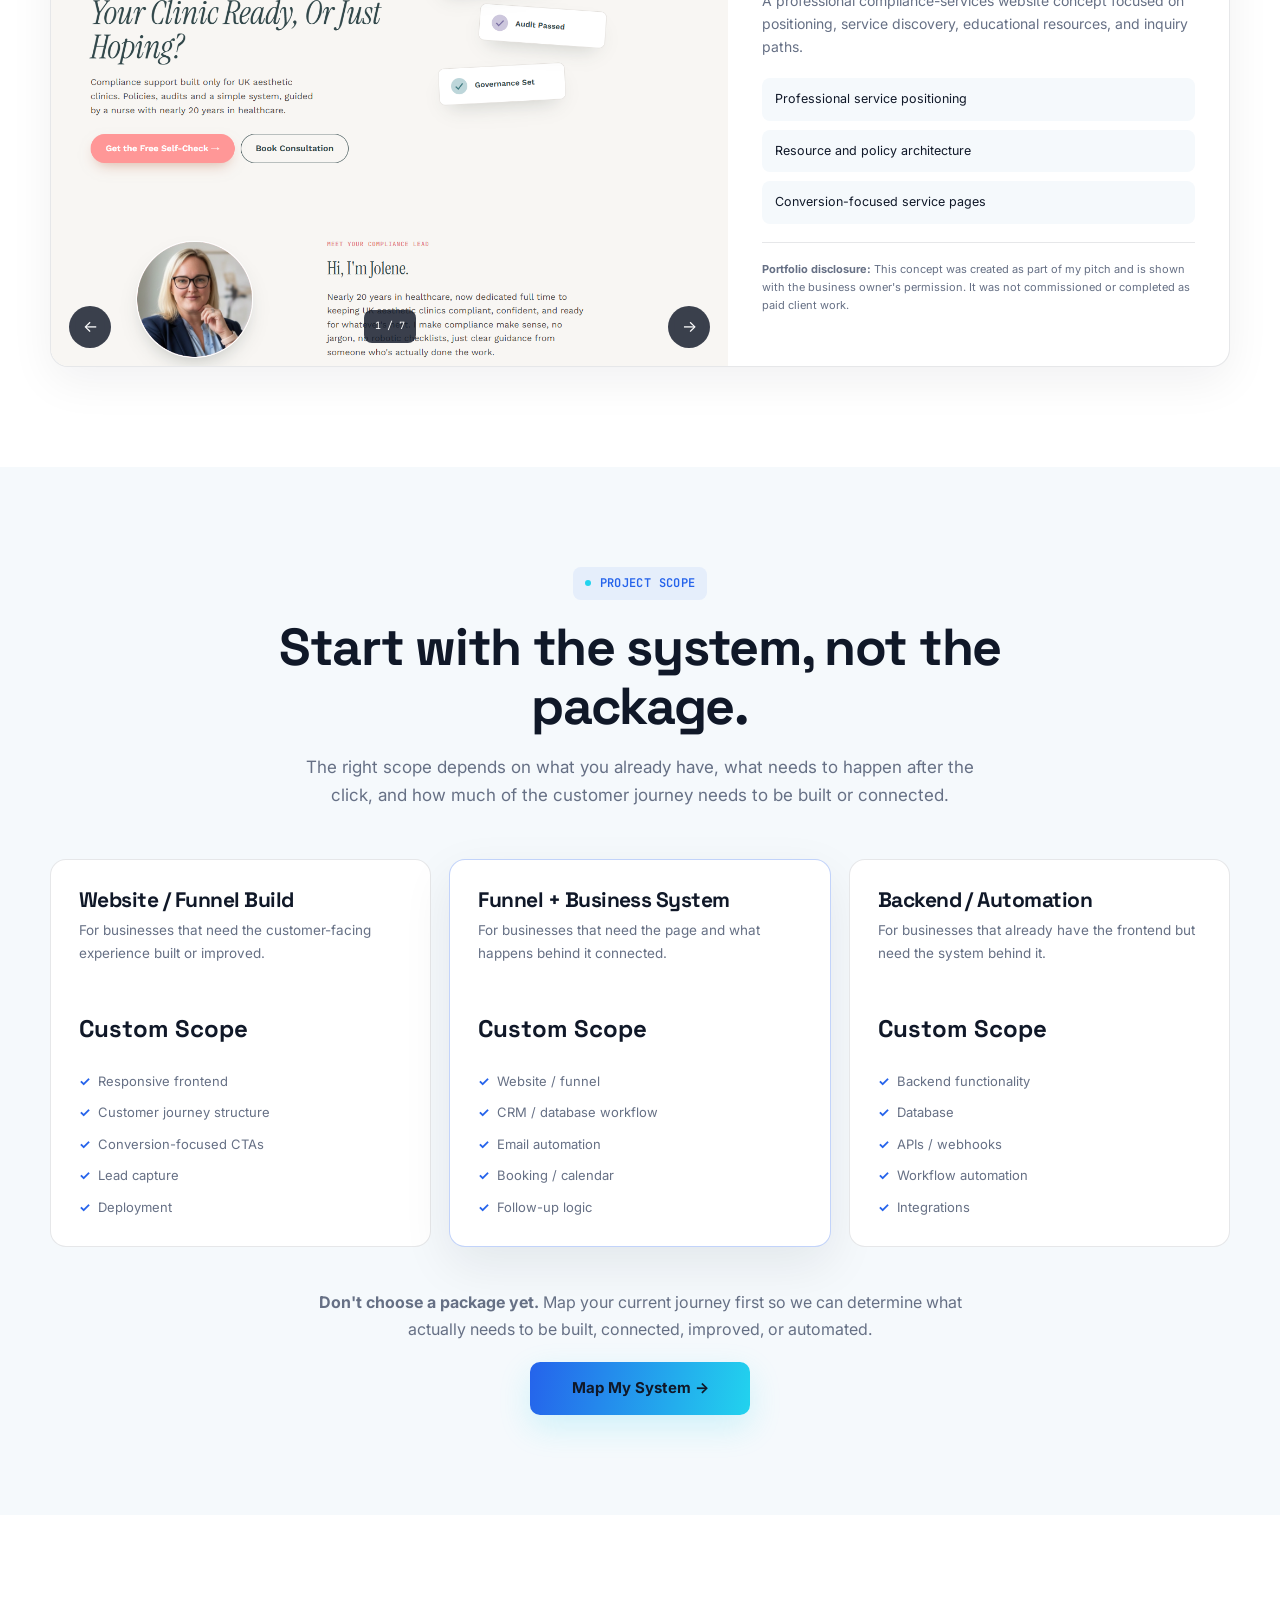
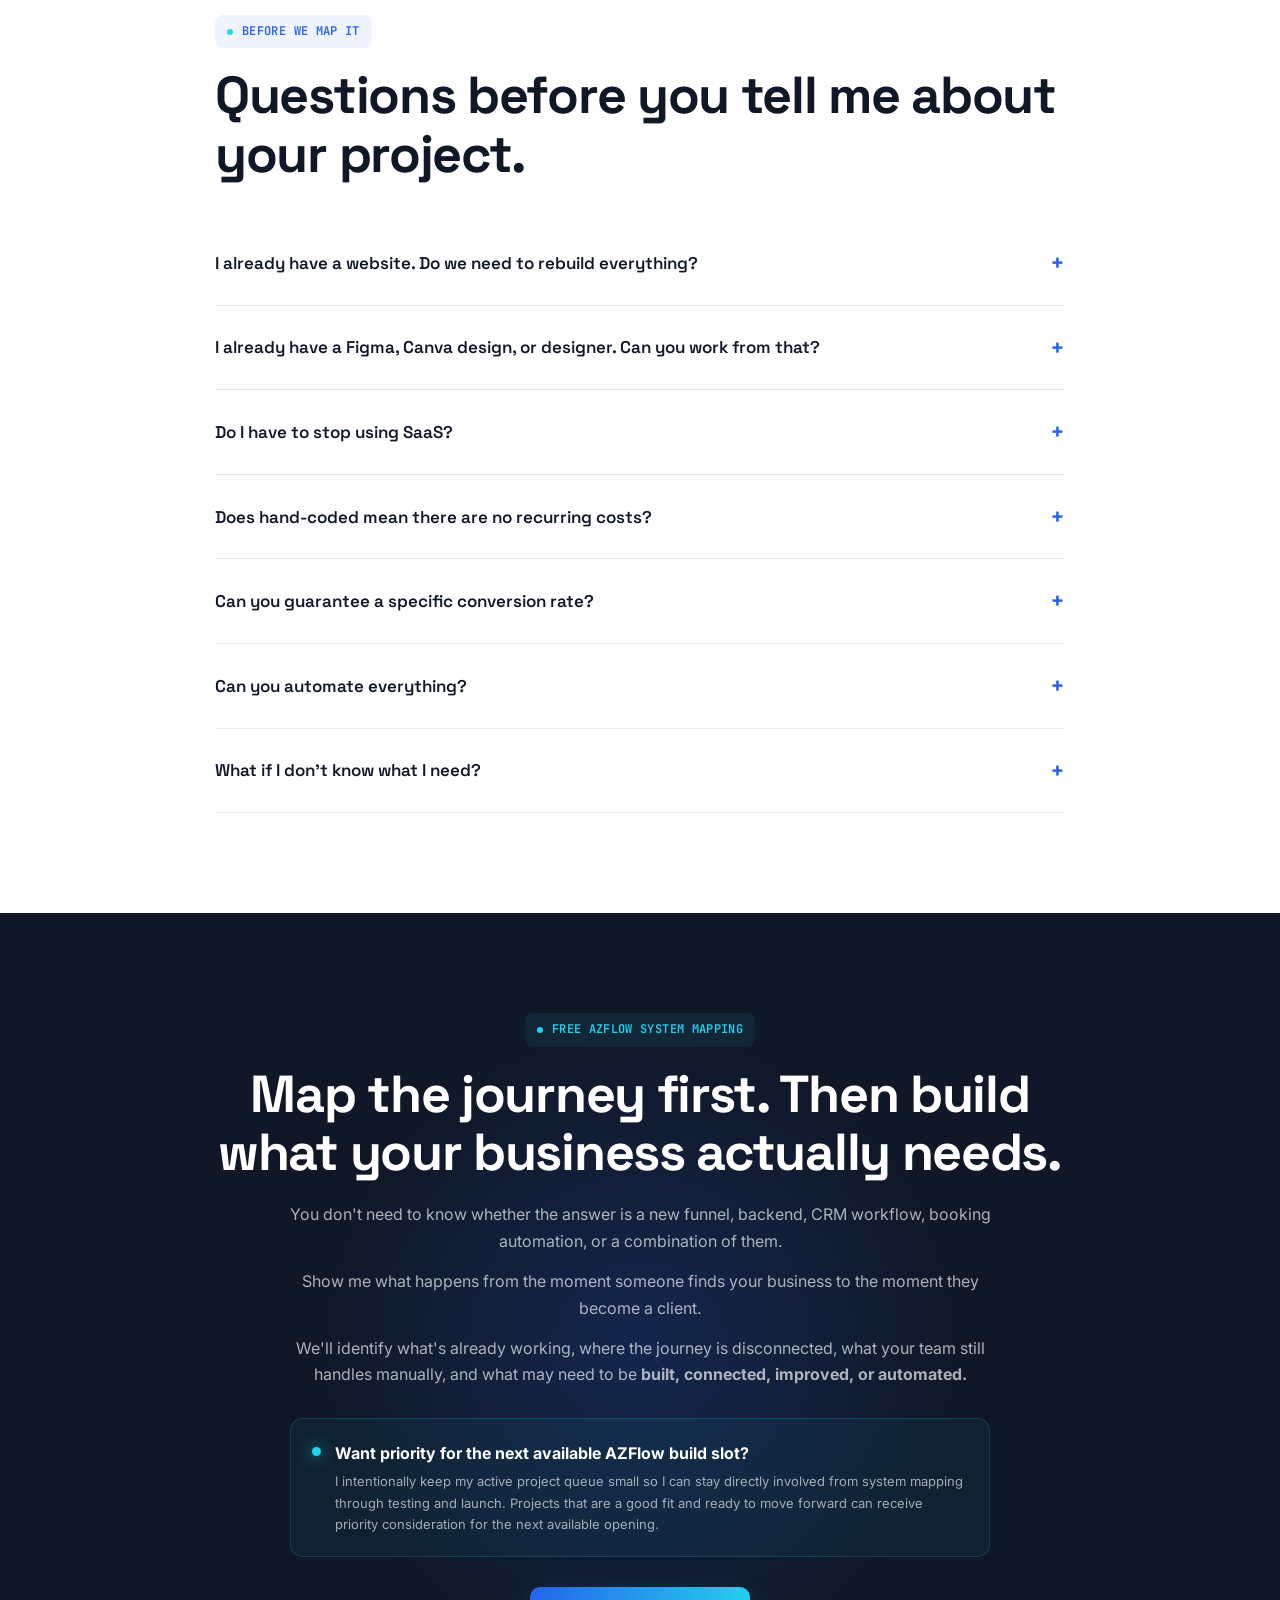
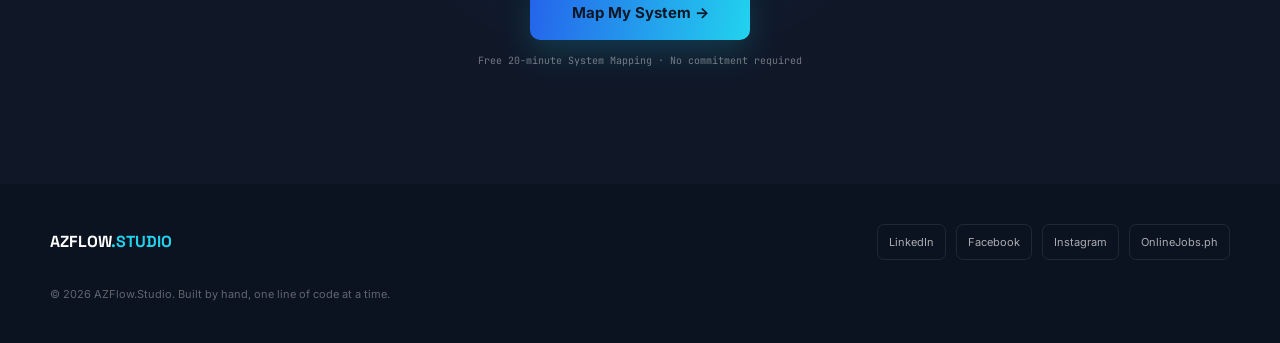
==== commit 4dcb25e2: "Update AZFlow system mapping funnel" ====
--- a/index.html
+++ b/index.html
@@ -1,1413 +1,4375 @@
 <!DOCTYPE html>
 <html lang="en">
 <head>
-<meta charset="UTF-8">
-<meta name="viewport" content="width=device-width, initial-scale=1.0">
-<title>Ariza Balasbas | Funnel & Web Developer | AZFlow.Studio</title>
-<meta name="description" content="Hand-coded funnels and websites that capture leads, book calls, and follow up automatically. Built by Ariza Balasbas, AZFlow.Studio.">
-<link rel="preconnect" href="https://fonts.googleapis.com">
-<link rel="preconnect" href="https://fonts.gstatic.com" crossorigin>
-<link href="https://fonts.googleapis.com/css2?family=Space+Grotesk:wght@500;600;700&family=Inter:wght@400;500;600;700&family=JetBrains+Mono:wght@400;500&display=swap" rel="stylesheet">
-<style>
-  :root{
-    --midnight:#101828;
-    --electric:#2563EB;
-    --cyan:#22D3EE;
-    --ice:#F5F9FC;
-    --slate:#667085;
-    --white:#FFFFFF;
-    --font-display:'Space Grotesk', sans-serif;
-    --font-body:'Inter', sans-serif;
-    --font-mono:'JetBrains Mono', monospace;
-    --maxw:1180px;
-  }
-
-  *{margin:0;padding:0;box-sizing:border-box;}
-  html{scroll-behavior:smooth;}
-  body{
-    font-family:var(--font-body);
-    background:var(--ice);
-    color:var(--midnight);
-    line-height:1.6;
-    overflow-x:hidden;
-  }
-  body.locked{overflow:hidden;height:100vh;}
-
-  img{max-width:100%;display:block;}
-  a{color:inherit;text-decoration:none;}
-  ul{list-style:none;}
-  section{padding:100px 24px;}
-  .wrap{max-width:var(--maxw);margin:0 auto;}
-  h1,h2,h3{font-family:var(--font-display);font-weight:600;line-height:1.15;letter-spacing:-0.01em;}
-  .eyebrow-tag{
-    display:inline-flex;align-items:center;gap:8px;
-    font-family:var(--font-mono);font-size:12.5px;color:var(--electric);
-    background:rgba(37,99,235,0.08);
-    padding:6px 12px;border-radius:6px;
-    margin-bottom:18px;
-  }
-  .eyebrow-tag::before{content:'';width:6px;height:6px;border-radius:50%;background:var(--cyan);}
-
-  /* ============ PRELOADER ============ */
-  #preloader{
-    position:fixed;inset:0;z-index:9999;
-    background:var(--midnight);
-    display:flex;align-items:center;justify-content:center;
-    transition:opacity .7s ease, transform .7s ease;
-    perspective:900px;
-  }
-  #preloader.done{opacity:0;transform:translateY(-4%);pointer-events:none;}
-
-  .cube-stage{
-    width:70px;height:70px;
-    position:relative;
-    transform-style:preserve-3d;
-    animation:cubeSpin 1.8s cubic-bezier(.6,.05,.3,.95) forwards;
-  }
-  .cube-face{
-    position:absolute;width:70px;height:70px;
-    border:1.5px solid rgba(34,211,238,0.55);
-    background:rgba(37,99,235,0.12);
-    backdrop-filter:blur(2px);
-  }
-  .cube-face.f{transform:translateZ(35px);}
-  .cube-face.b{transform:translateZ(-35px) rotateY(180deg);}
-  .cube-face.r{transform:rotateY(90deg) translateZ(35px);}
-  .cube-face.l{transform:rotateY(-90deg) translateZ(35px);}
-  .cube-face.t{transform:rotateX(90deg) translateZ(35px);}
-  .cube-face.bo{transform:rotateX(-90deg) translateZ(35px);}
-
-  @keyframes cubeSpin{
-    0%{transform:rotateX(0) rotateY(0) scale(1);opacity:1;}
-    65%{transform:rotateX(320deg) rotateY(380deg) scale(1.15);opacity:1;}
-    100%{transform:rotateX(360deg) rotateY(720deg) scale(0);opacity:0;}
-  }
-
-  .preload-mark{
-    position:absolute;
-    font-family:var(--font-display);font-weight:700;
-    font-size:15px; letter-spacing:0.14em;
-    color:var(--white);
-    opacity:0; transform:scale(0.85);
-    display:flex; flex-direction:column; align-items:center; gap:16px;
-    animation:markIn .6s ease forwards;
-    animation-delay:1.15s;
-  }
-  .preload-mark .mono{color:var(--cyan);}
-  @keyframes markIn{
-    to{opacity:1;transform:scale(1);}
-  }
-  .preload-bar{
-    width:120px;height:2px;background:rgba(255,255,255,0.15);
-    border-radius:2px;overflow:hidden;
-  }
-  .preload-bar span{
-    display:block;height:100%;width:0%;
-    background:linear-gradient(90deg,var(--electric),var(--cyan));
-    animation:barFill 1.6s ease forwards;
-    animation-delay:.2s;
-  }
-  @keyframes barFill{to{width:100%;}}
-
-  /* ============ NAV ============ */
-  header{
-    position:fixed;top:0;left:0;right:0;z-index:500;
-    background:rgba(16,24,40,0.86);
-    backdrop-filter:blur(10px);
-    border-bottom:1px solid rgba(255,255,255,0.06);
-  }
-  nav{
-    max-width:var(--maxw);margin:0 auto;
-    display:flex;align-items:center;justify-content:space-between;
-    padding:16px 24px;
-  }
-  .logo{
-    display:flex;align-items:center;
-    background:var(--white);
-    padding:6px 14px;
-    border-radius:9px;
-    transition:transform .2s ease;
-  }
-  .logo:hover{transform:translateY(-1px);}
-  .logo-img{height:26px;width:auto;display:block;}
-  .nav-links{display:flex;gap:32px;align-items:center;}
-  .nav-links a{
-    font-size:14.5px;color:rgba(255,255,255,0.75);
-    transition:color .2s ease;
-  }
-  .nav-links a:hover{color:var(--cyan);}
-  .nav-cta{
-    background:var(--electric);color:var(--white);
-    padding:10px 20px;border-radius:8px;font-size:14px;font-weight:500;
-    transition:background .2s ease, transform .2s ease;
-  }
-  .nav-cta:hover{background:#1d4fd1;transform:translateY(-1px);}
-  .burger{display:none;flex-direction:column;gap:5px;background:none;border:none;cursor:pointer;padding:6px;}
-  .burger span{width:22px;height:2px;background:var(--white);border-radius:2px;}
-
-  /* ============ HERO ============ */
-  #hero{
-    background:var(--midnight);
-    padding:170px 24px 110px;
-    position:relative;
-    overflow:hidden;
-  }
-  #hero .wrap{
-    display:grid;grid-template-columns:1.1fr 0.9fr;gap:40px;align-items:center;
-  }
-  #hero h1{
-    font-size:clamp(34px,4.6vw,58px);
-    color:var(--white);
-    margin-bottom:22px;
-  }
-  #hero p.lead{
-    font-size:18px;color:rgba(255,255,255,0.72);
-    max-width:480px;margin-bottom:34px;
-  }
-  .btn-row{display:flex;gap:14px;flex-wrap:wrap;margin-bottom:44px;}
-  .btn{
-    padding:14px 26px;border-radius:9px;font-weight:600;font-size:15px;
-    display:inline-flex;align-items:center;gap:8px;
-    transition:transform .2s ease, box-shadow .2s ease, background .2s ease;
-    cursor:pointer;border:none;font-family:var(--font-body);
-  }
-  .btn-primary{
-    background:linear-gradient(90deg,var(--electric),var(--cyan));
-    color:var(--midnight);
-  }
-  .btn-primary:hover{transform:translateY(-2px);box-shadow:0 10px 28px rgba(34,211,238,0.28);}
-  .btn-ghost{
-    background:transparent;color:var(--white);
-    border:1px solid rgba(255,255,255,0.25);
-  }
-  .btn-ghost:hover{border-color:var(--cyan);color:var(--cyan);}
-
-  .hero-stats{
-      display:grid;
-      grid-template-columns:repeat(3,minmax(0,1fr));
-      gap:18px;
-      width:100%;
-      align-items:start;
-    }
-  .hero-stats .stat b{
-    display:block;font-family:var(--font-display);font-size:22px;color:var(--white);
-  }
-  .hero-stats .stat span{font-size:13px;color:rgba(255,255,255,0.55);}
-
-  /* 3D wireframe funnel — exact connected 360° motion from approved preview. */
-  .azc-stage{perspective:1200px;display:flex;align-items:center;justify-content:center;height:410px;position:relative;overflow:hidden;}
-  .azc-assembly{position:relative;width:340px;height:340px;transform-style:preserve-3d;}
-  .azc-whole-funnel{position:absolute;inset:0;transform-style:preserve-3d;transform-origin:50% 94%;animation:azcConnectedOrbit 7s linear infinite;will-change:transform;}
-  .azc-ring{position:absolute;left:50%;border:2px solid rgba(34,211,238,.72);border-radius:50%;transform:translateX(-50%) rotateX(74deg);box-shadow:0 0 12px rgba(34,211,238,.13);}
-  .azc-r1{width:290px;height:290px;top:0;}
-  .azc-r2{width:215px;height:215px;top:88px;border-color:rgba(37,99,235,.82);}
-  .azc-r3{width:140px;height:140px;top:180px;}
-  .azc-r4{width:72px;height:72px;top:286px;border-color:rgba(255,255,255,.82);}
-  .azc-anchor{position:absolute;left:50%;top:321px;width:6px;height:6px;margin-left:-3px;border-radius:50%;background:#22d3ee;box-shadow:0 0 12px rgba(34,211,238,.9);z-index:20;pointer-events:none;}
-  .azc-particle{position:absolute;top:7px;left:50%;width:6px;height:6px;border-radius:50%;background:#22d3ee;box-shadow:0 0 9px rgba(34,211,238,.8);opacity:0;animation:azcFallToAnchor var(--dur) ease-in infinite;animation-delay:var(--delay);}
-  .azc-particle.electric{background:#2563eb;box-shadow:0 0 9px rgba(37,99,235,.8);}
-  @keyframes azcConnectedOrbit{0%{transform:rotateY(0deg) rotateZ(-5deg) rotateX(2deg);}25%{transform:rotateY(90deg) rotateZ(0deg) rotateX(-1deg);}50%{transform:rotateY(180deg) rotateZ(5deg) rotateX(2deg);}75%{transform:rotateY(270deg) rotateZ(0deg) rotateX(-1deg);}100%{transform:rotateY(360deg) rotateZ(-5deg) rotateX(2deg);}}
-  @keyframes azcFallToAnchor{0%{top:7px;left:calc(50% + var(--start));opacity:0;transform:scale(.8);}10%{opacity:1;}48%{top:150px;left:calc(50% + var(--mid));opacity:1;transform:scale(.72);}76%{top:247px;left:calc(50% + var(--near));opacity:1;transform:scale(.52);}100%{top:320px;left:50%;opacity:0;transform:scale(.3);}}
-  @media (prefers-reduced-motion: reduce){.azc-whole-funnel,.azc-particle{animation:none!important;}}
-
-
-  /* ============ PAIN POINTS ============ */
-  #pain{background:var(--white);}
-  #pain .wrap{max-width:820px;}
-  #pain h2{font-size:clamp(26px,3vw,36px);margin-bottom:14px;}
-  #pain p.sub{color:var(--slate);font-size:16.5px;margin-bottom:40px;max-width:620px;}
-  .pain-list{display:flex;flex-direction:column;gap:0;}
-  .pain-item{
-    display:flex;gap:18px;padding:22px 0;
-    border-bottom:1px solid rgba(102,112,133,0.16);
-  }
-  .pain-item:first-child{border-top:1px solid rgba(102,112,133,0.16);}
-  .pain-item .mark{
-    font-family:var(--font-mono);color:var(--electric);font-size:14px;flex-shrink:0;padding-top:2px;
-  }
-  .pain-item p{color:var(--midnight);font-size:16px;max-width:600px;}
-  .pain-item span.small{display:block;color:var(--slate);font-size:14.5px;margin-top:4px;}
-
-  /* ============ ABOUT ============ */
-  #about{background:var(--ice);}
-  #about .wrap{
-    display:grid;
-    grid-template-columns:minmax(260px, 360px) minmax(0, 1fr);
-    gap:60px;
-    align-items:center;
-  }
-  .about-photo{
-    width:100%;
-    max-width:360px;
-    aspect-ratio:4 / 5;
-    border-radius:14px;
-    overflow:hidden;
-    background:linear-gradient(160deg, rgba(37,99,235,0.14), rgba(34,211,238,0.14));
-    border:1px solid rgba(37,99,235,0.18);
-    box-shadow:0 20px 45px rgba(16,24,40,0.12);
-  }
-  .about-photo img{
-    width:100%;
-    height:100%;
-    display:block;
-    object-fit:cover;
-    object-position:center center;
-  }
-  #about h2{margin-bottom:18px;}
-  #about p{margin-bottom:16px;}
-  .about-badges{display:flex;gap:8px;flex-wrap:wrap;margin-top:22px;}
-  .badge{
-    display:inline-flex;
-    align-items:center;
-    padding:7px 11px;
-    border-radius:999px;
-    background:rgba(37,99,235,0.08);
-    border:1px solid rgba(37,99,235,0.12);
-    color:var(--electric);
-    font-size:12px;
-    font-weight:600;
-  }
-
-
-
-  /* Restored About typography from the original design */
-  #about h2{font-size:clamp(26px,3vw,34px);}
-  #about p{color:var(--slate);font-size:16px;max-width:540px;}
-  #about p strong{color:var(--midnight);}
-
-  /* ============ SERVICES ============ */
-  #services{background:var(--white);}
-  #services .head{max-width:640px;margin-bottom:50px;}
-  #services h2{font-size:clamp(26px,3vw,36px);margin-bottom:14px;}
-  #services .head p{color:var(--slate);font-size:16.5px;}
-  .service-grid{
-    display:grid;grid-template-columns:repeat(2,1fr);gap:22px;
-  }
-  .service-card{
-    background:var(--ice);border:1px solid rgba(102,112,133,0.16);
-    border-radius:16px;padding:32px;
-    transform-style:preserve-3d;
-    transition:transform .12s ease, box-shadow .3s ease, border-color .3s ease;
-  }
-  .service-card:hover{
-    box-shadow:0 22px 40px -20px rgba(16,24,40,0.25);
-    border-color:rgba(37,99,235,0.3);
-  }
-  .service-num{
-    font-family:var(--font-mono);color:var(--electric);font-size:13px;margin-bottom:16px;display:block;
-  }
-  .service-card h3{font-size:20px;margin-bottom:10px;}
-  .service-card > p{color:var(--slate);font-size:14.5px;margin-bottom:16px;}
-  .service-card ul{display:flex;flex-direction:column;gap:8px;}
-  .service-card li{
-    font-size:14px;color:var(--midnight);
-    padding-left:16px;position:relative;
-  }
-  .service-card li::before{
-    content:'';position:absolute;left:0;top:8px;width:5px;height:5px;background:var(--cyan);border-radius:50%;
-  }
-
-  /* ============ PROCESS ============ */
-  #process{background:var(--midnight);color:var(--white);}
-  #process h2{font-size:clamp(26px,3vw,36px);color:var(--white);margin-bottom:16px;}
-  #process .head p{color:rgba(255,255,255,0.62);font-size:16.5px;max-width:560px;margin-bottom:56px;}
-  .timeline{
-    display:grid;grid-template-columns:repeat(5,1fr);gap:0;position:relative;
-  }
-  .timeline::before{
-    content:'';position:absolute;top:17px;left:0;right:0;height:1px;
-    background:rgba(255,255,255,0.14);
-  }
-  .tl-step{position:relative;padding-right:18px;}
-  .tl-dot{
-    width:34px;height:34px;border-radius:50%;
-    background:var(--midnight);border:1.5px solid var(--cyan);
-    display:flex;align-items:center;justify-content:center;
-    font-family:var(--font-mono);font-size:13px;color:var(--cyan);
-    margin-bottom:20px;position:relative;z-index:2;
-  }
-  .tl-step h3{font-size:16px;margin-bottom:8px;color:var(--white);}
-  .tl-step p{font-size:13.5px;color:rgba(255,255,255,0.55);}
-
-  /* ============ TOOLS ============ */
-  #tools{background:var(--ice);}
-  #tools .wrap{text-align:left;}
-  #tools h2{font-size:clamp(24px,2.8vw,30px);margin-bottom:10px;}
-  #tools p.sub{color:var(--slate);margin-bottom:32px;max-width:560px;}
-  .tool-pills{display:flex;flex-wrap:wrap;gap:11px;}
-  .tool-pills span{
-    font-family:var(--font-mono);font-size:13px;
-    background:var(--white);border:1px solid rgba(102,112,133,0.25);
-    padding:9px 16px;border-radius:8px;color:var(--midnight);
-  }
-
-  /* ============ PORTFOLIO ============ */
-  #work{background:var(--white);}
-  #work .head{max-width:640px;margin-bottom:50px;}
-  #work h2{font-size:clamp(26px,3vw,36px);margin-bottom:14px;}
-  #work .head p{color:var(--slate);font-size:16.5px;}
-  .work-grid{display:grid;grid-template-columns:repeat(2,1fr);gap:26px;}
-  .work-card{
-    border:1px solid rgba(102,112,133,0.16);border-radius:16px;overflow:hidden;
-    background:var(--ice);
-    transform-style:preserve-3d;
-    transition:transform .12s ease, box-shadow .3s ease;
-  }
-  .work-card:hover{box-shadow:0 24px 44px -22px rgba(16,24,40,0.28);}
-  .work-thumb{
-    aspect-ratio:16/10;
-    background:linear-gradient(150deg, rgba(37,99,235,0.12), rgba(34,211,238,0.12));
-    border-bottom:1.5px dashed rgba(37,99,235,0.35);
-    display:flex;align-items:center;justify-content:center;flex-direction:column;gap:6px;
-    color:var(--electric);font-size:13px;text-align:center;padding:16px;
-  }
-  .work-body{padding:26px;}
-  .work-body .tag{
-    font-family:var(--font-mono);font-size:11.5px;color:var(--electric);
-    text-transform:uppercase;letter-spacing:0.04em;margin-bottom:10px;display:block;
-  }
-  .work-body h3{font-size:19px;margin-bottom:10px;}
-  .work-body p{color:var(--slate);font-size:14.5px;margin-bottom:14px;}
-  .work-body .project-disclaimer{
-    margin:16px 0 0;padding:11px 13px;border-left:3px solid var(--electric);
-    border-radius:0 8px 8px 0;background:rgba(37,99,235,0.07);
-    color:#475467;font-size:12.5px;line-height:1.55;
-  }
-  .project-disclaimer strong{color:var(--midnight);font-weight:700;}
-  .project-disclaimer.personal-project{
-    border-left-color:var(--cyan);background:rgba(34,211,238,0.09);
-  }
-  .work-link{font-size:14px;color:var(--electric);font-weight:600;display:inline-flex;align-items:center;gap:6px;}
-  .work-link svg{width:14px;height:14px;transition:transform .2s ease;}
-  .work-link:hover svg{transform:translate(3px,-3px);}
-
-  /* ============ FAQ ============ */
-  #faq{background:var(--ice);}
-  #faq .wrap{max-width:760px;}
-  #faq h2{font-size:clamp(26px,3vw,34px);margin-bottom:40px;}
-  .faq-item{border-bottom:1px solid rgba(102,112,133,0.2);}
-  .faq-q{
-    width:100%;text-align:left;background:none;border:none;
-    padding:20px 4px;font-family:var(--font-body);font-size:16.5px;font-weight:600;
-    color:var(--midnight);cursor:pointer;
-    display:flex;justify-content:space-between;align-items:center;gap:20px;
-  }
-  .faq-q .plus{
-    font-family:var(--font-mono);font-size:18px;color:var(--electric);
-    transition:transform .25s ease;flex-shrink:0;
-  }
-  .faq-item.open .faq-q .plus{transform:rotate(45deg);}
-  .faq-a{
-    max-height:0;overflow:hidden;transition:max-height .3s ease;
-  }
-  .faq-a p{padding:0 4px 22px;color:var(--slate);font-size:15px;max-width:640px;}
-
-  /* ============ FINAL CTA ============ */
-  #cta{
-    background:linear-gradient(120deg,var(--midnight),#152238);
-    color:var(--white);text-align:left;position:relative;overflow:hidden;
-  }
-  #cta .wrap{max-width:680px;position:relative;z-index:2;}
-  #cta h2{font-size:clamp(28px,3.4vw,40px);color:var(--white);margin-bottom:16px;}
-  #cta p{color:rgba(255,255,255,0.68);font-size:16.5px;margin-bottom:32px;}
-  #cta .glow{
-    position:absolute;right:-100px;top:-100px;width:400px;height:400px;
-    background:radial-gradient(circle, rgba(34,211,238,0.22), transparent 70%);
-    filter:blur(10px);
-  }
-
-  /* ============ FOOTER ============ */
-  footer{background:var(--midnight);color:rgba(255,255,255,0.55);padding:44px 24px 30px;}
-  footer .wrap{
-    display:flex;justify-content:space-between;align-items:center;flex-wrap:wrap;gap:20px;
-  }
-  .foot-logo{
-    display:inline-flex;align-items:center;
-    background:var(--white);
-    padding:7px 16px;border-radius:9px;
-  }
-  .foot-logo img{height:22px;width:auto;display:block;}
-  .social-plugins{display:flex;gap:14px;}
-  .social-plugins a{
-    width:38px;height:38px;border-radius:50%;
-    border:1px solid rgba(255,255,255,0.18);
-    display:flex;align-items:center;justify-content:center;
-    transition:border-color .2s ease, background .2s ease, transform .2s ease;
-  }
-  .social-plugins a:hover{border-color:var(--cyan);background:rgba(34,211,238,0.1);transform:translateY(-2px);}
-  .social-plugins svg{width:16px;height:16px;fill:rgba(255,255,255,0.85);}
-  footer .fine{font-size:13px;margin-top:26px;text-align:left;}
-
-  /* reveal-on-scroll (single orchestrated pattern) */
-  .reveal{opacity:0;transform:translateY(18px);transition:opacity .6s ease, transform .6s ease;}
-  .reveal.in{opacity:1;transform:translateY(0);}
-
-  @media (prefers-reduced-motion: reduce){
-    *{animation-duration:0.001ms !important; animation-iteration-count:1 !important; transition-duration:0.001ms !important; scroll-behavior:auto !important;}
-  }
-
-  
-/* ============ PACKAGES & PRICING ============ */
-#pricing{background:var(--ice);}
-#pricing .head{max-width:720px;margin-bottom:48px;}
-#pricing h2{font-size:clamp(26px,3vw,36px);margin-bottom:14px;}
-#pricing .head p{color:var(--slate);font-size:16.5px;}
-.pricing-grid{display:grid;grid-template-columns:repeat(3,1fr);gap:22px;align-items:stretch;}
-.price-card{
-  position:relative;display:flex;flex-direction:column;
-  background:var(--white);border:1px solid rgba(102,112,133,.18);
-  border-radius:16px;padding:30px;
-  box-shadow:0 18px 38px -30px rgba(16,24,40,.32);
-}
-.price-card.featured{border-color:rgba(37,99,235,.48);box-shadow:0 22px 44px -28px rgba(37,99,235,.35);}
-.price-badge{
-  position:absolute;top:16px;right:16px;
-  font-family:var(--font-mono);font-size:10.5px;font-weight:700;
-  letter-spacing:.05em;text-transform:uppercase;
-  color:var(--electric);background:rgba(37,99,235,.08);
-  border:1px solid rgba(37,99,235,.16);padding:6px 9px;border-radius:999px;
-}
-.price-card h3{font-size:20px;margin-bottom:16px;padding-right:74px;}
-.price-label{font-family:var(--font-mono);font-size:11.5px;color:var(--slate);text-transform:uppercase;letter-spacing:.05em;margin-bottom:6px;}
-.price-main{font-size:30px;font-weight:800;letter-spacing:-.03em;color:var(--midnight);line-height:1.1;}
-.price-currencies{font-family:var(--font-mono);font-size:12.5px;color:var(--electric);margin:8px 0 18px;line-height:1.65;}
-.price-desc{color:var(--slate);font-size:14.5px;min-height:66px;margin-bottom:20px;}
-.price-features{display:flex;flex-direction:column;gap:9px;margin-bottom:26px;}
-.price-features li{font-size:13.5px;color:var(--midnight);padding-left:20px;position:relative;}
-.price-features li::before{content:'✓';position:absolute;left:0;color:var(--electric);font-weight:800;}
-.price-card .btn{margin-top:auto;width:100%;justify-content:center;}
-.pricing-note{
-  margin-top:24px;padding:16px 18px;border-left:3px solid var(--electric);
-  border-radius:0 10px 10px 0;background:rgba(37,99,235,.06);
-  color:var(--slate);font-size:12.5px;line-height:1.65;
-}
-@media(max-width:900px){.pricing-grid{grid-template-columns:1fr;}.price-desc{min-height:0;}}
-
-
-.pricing-cta{
-  display:flex;
-  justify-content:center;
-  margin-top:30px;
-}
-.pricing-cta .btn{
-  min-width:230px;
-  justify-content:center;
-}
-@media(max-width:600px){
-  .pricing-cta{margin-top:24px;}
-  .pricing-cta .btn{width:100%;min-width:0;}
-}
-
-/* ============ RESPONSIVE ============ */
-  @media (max-width:900px){
-    .nav-links{display:none;}
-    .burger{display:flex;}
-    #hero .wrap{grid-template-columns:1fr;}
-    .azc-stage{height:300px;order:-1;transform:scale(0.78);}
-    #about .wrap{grid-template-columns:1fr;}
-    .about-photo{max-width:280px;}
-    .service-grid{grid-template-columns:1fr;}
-    .timeline{grid-template-columns:repeat(2,1fr);gap:30px 0;}
-    .timeline::before{display:none;}
-    .work-grid{grid-template-columns:1fr;}
-    section{padding:72px 20px;}
-  }
-
-  /* mobile nav panel */
-  .mobile-panel{
-    position:fixed;top:60px;left:0;right:0;bottom:0;
-    background:var(--midnight);z-index:400;
-    display:flex;flex-direction:column;gap:0;padding:20px 24px;
-    transform:translateX(100%);transition:transform .3s ease;
-  }
-  .mobile-panel.open{transform:translateX(0);}
-  .mobile-panel a{
-    padding:16px 0;border-bottom:1px solid rgba(255,255,255,0.08);
-    color:var(--white);font-size:17px;
-  }
-
-  /* ============ MOBILE POLISH ============ */
-  @media (max-width:900px){
-    body{overflow-x:hidden;}
-    nav{padding:13px 18px;}
-    .nav-cta{display:none;}
-    .mobile-panel{top:58px;padding:18px 20px;overflow-y:auto;}
-    .mobile-panel a:last-child{
-      margin-top:14px;border:0;border-radius:9px;padding:14px 16px;
-      text-align:center;background:linear-gradient(90deg,var(--electric),var(--cyan));
-      color:var(--midnight);font-weight:700;
-    }
-    #hero .wrap{gap:10px;}
-    #hero h1{font-size:clamp(34px,9vw,48px);}
-    .hero-stats{gap:18px;flex-wrap:wrap;}
-    .price-card{padding:26px;}
-    footer .wrap{align-items:flex-start;}
-  }
-
-  @media (max-width:600px){
-    section{padding:58px 16px;}
-    nav{padding:12px 16px;}
-    .logo{padding:5px 11px;}
-    .logo-img{height:23px;}
-    #hero{padding-top:52px;}
-    #hero .wrap{gap:0;}
-    #hero h1{font-size:clamp(32px,10.5vw,42px);line-height:1.08;}
-    #hero p.lead{font-size:15.5px;}
-    .btn-row{display:grid;grid-template-columns:1fr;gap:10px;}
-    .btn-row .btn{width:100%;justify-content:center;}
-    .hero-stats{
-      display:grid;
-      grid-template-columns:repeat(3,minmax(0,1fr));
-      gap:12px;
-      width:100%;
-      align-items:start;
-    }
-    .hero-stats .stat{
-      min-width:0;
-    }
-    .hero-stats .stat:last-child{grid-column:auto;}
-    .hero-stats .stat b{font-size:18px;white-space:nowrap;}
-    .hero-stats .stat span{display:block;font-size:11.5px;line-height:1.35;}
-    .azc-stage{height:270px;transform:scale(.68);margin:-8px 0 -14px;}
-    #about .wrap{gap:30px;}
-    .about-photo{max-width:250px;margin:0 auto;}
-    .timeline{grid-template-columns:1fr;gap:24px;}
-    .service-card,.work-body,.price-card{padding:22px;}
-    .price-card h3{padding-right:0;}
-    .price-badge{position:static;align-self:flex-start;margin-bottom:12px;}
-    .price-main{font-size:28px;}
-    .price-currencies{font-size:12px;}
-    .pricing-note{font-size:12px;}
-    .tool-pills span{font-size:12px;padding:8px 12px;}
-    footer{padding:36px 16px 26px;}
-    footer .wrap{flex-direction:column;align-items:flex-start;}
-    footer .fine{margin-top:18px;}
-  }
-
-  @media (max-width:380px){
-    .hero-stats{
-      grid-template-columns:repeat(3,minmax(0,1fr));
-      gap:8px;
-    }
-    .hero-stats .stat b{font-size:16px;}
-    .hero-stats .stat span{font-size:10.5px;}
-    .azc-stage{transform:scale(.60);}
-    .price-card{padding:19px;}
-  }
-
-
-.section-cta{
-  display:flex;
-  justify-content:center;
-  margin-top:34px;
-}
-.section-cta .btn{
-  min-width:230px;
-  justify-content:center;
-}
-@media(max-width:600px){
-  .section-cta{margin-top:26px;}
-  .section-cta .btn{width:100%;min-width:0;}
-}
-
-
-  /* HERO STATS FORCE 3-COLUMN MOBILE */
-  @media (max-width:900px){
-
-    .hero-stats{
-      grid-template-columns:repeat(3,minmax(0,1fr)) !important;
-      gap:10px !important;
-    }
-    .hero-stats .stat{
-      min-width:0;
-    }
-    .hero-stats .stat:last-child{
-      grid-column:auto !important;
-    }
-    .hero-stats .stat b{
-      display:block;
-      white-space:nowrap;
-      font-size:16px;
-    }
-    .hero-stats .stat span{
-      display:block;
-      font-size:11px;
-      line-height:1.35;
-    }
-  }
-
-  /* ============ QUICK AUDIT — additive only; existing site styles preserved ============ */
-  #quick-audit{
-    background:var(--white);
-    position:relative;
-    overflow:hidden;
-  }
-  #quick-audit::before{
-    content:'';
-    position:absolute;
-    width:420px;height:420px;
-    border-radius:50%;
-    right:-190px;top:-190px;
-    background:radial-gradient(circle,rgba(34,211,238,.16),rgba(37,99,235,.05) 55%,transparent 72%);
-    pointer-events:none;
-  }
-  .audit-grid{
-    display:grid;
-    grid-template-columns:.9fr 1.1fr;
-    gap:54px;
-    align-items:start;
-  }
-  .audit-copy h2{
-    font-size:clamp(32px,4vw,48px);
-    margin-bottom:18px;
-    max-width:560px;
-  }
-  .audit-copy>p{
-    color:var(--slate);
-    font-size:17px;
-    max-width:540px;
-    margin-bottom:28px;
-  }
-  .audit-points{display:grid;gap:14px;margin:26px 0 28px;}
-  .audit-point{
-    display:flex;gap:12px;align-items:flex-start;
-    color:var(--midnight);font-size:14.5px;
-  }
-  .audit-check{
-    flex:0 0 auto;width:24px;height:24px;border-radius:50%;
-    display:grid;place-items:center;background:rgba(34,211,238,.13);
-    color:var(--electric);font-weight:800;margin-top:1px;
-  }
-  .audit-note{
-    border-left:3px solid var(--cyan);padding:14px 16px;
-    background:var(--ice);color:var(--slate);
-    border-radius:0 8px 8px 0;font-size:13.5px;
-  }
-  .audit-card{
-    background:var(--midnight);color:var(--white);
-    border-radius:18px;padding:30px;
-    box-shadow:0 24px 55px rgba(16,24,40,.14);
-    position:relative;z-index:1;
-  }
-  .audit-card h3{color:var(--white);font-size:24px;margin-bottom:8px;}
-  .audit-card .form-intro{color:rgba(255,255,255,.65);font-size:14px;margin-bottom:24px;}
-  .audit-form-grid{display:grid;grid-template-columns:1fr 1fr;gap:16px;}
-  .audit-field.full{grid-column:1/-1;}
-  .audit-field label{
-    display:block;color:rgba(255,255,255,.84);
-    font-size:12.5px;font-weight:600;margin-bottom:7px;
-  }
-  .audit-field input,.audit-field textarea{
-    width:100%;border:1px solid rgba(255,255,255,.16);
-    background:rgba(255,255,255,.07);color:var(--white);
-    border-radius:9px;padding:12px 13px;font:inherit;outline:none;
-    transition:border-color .2s,background .2s,box-shadow .2s;
-  }
-  .audit-field textarea{min-height:105px;resize:vertical;}
-  .audit-field input::placeholder,.audit-field textarea::placeholder{color:rgba(255,255,255,.38);}
-  .audit-field input:focus,.audit-field textarea:focus{
-    border-color:var(--cyan);background:rgba(255,255,255,.09);
-    box-shadow:0 0 0 3px rgba(34,211,238,.10);
-  }
-  .audit-consent{
-    grid-column:1/-1;display:flex;gap:10px;align-items:flex-start;
-    color:rgba(255,255,255,.62);font-size:12px;line-height:1.55;
-  }
-  .audit-consent input{margin-top:3px;accent-color:var(--electric);}
-  .audit-submit{grid-column:1/-1;width:100%;border:0;cursor:pointer;margin-top:2px;}
-  .audit-submit:disabled{opacity:.65;cursor:wait;}
-  .audit-status{
-    display:none;margin-top:18px;padding:15px 16px;border-radius:10px;
-    font-size:13.5px;line-height:1.6;
-  }
-  .audit-status.success{
-    display:block;background:rgba(34,211,238,.11);
-    border:1px solid rgba(34,211,238,.25);color:#dffbff;
-  }
-  .audit-status.error{
-    display:block;background:rgba(255,255,255,.07);
-    border:1px solid rgba(255,255,255,.15);color:#fff;
-  }
-  @media(max-width:900px){
-    .audit-grid{grid-template-columns:1fr;gap:34px;}
-  }
-  @media(max-width:600px){
-    .audit-card{padding:22px 18px;border-radius:14px;}
-    .audit-form-grid{grid-template-columns:1fr;}
-    .audit-field.full,.audit-consent,.audit-submit{grid-column:1;}
-  }
-
-</style>
-<link rel="stylesheet" href="style.css">
-<script src="script.js" defer></script>
+  <meta charset="UTF-8">
+  <meta name="viewport" content="width=device-width, initial-scale=1.0">
+
+  <title>AZFlow.Studio | Hand-Coded Funnels, Websites & Automation</title>
+
+  <meta
+    name="description"
+    content="AZFlow.Studio builds hand-coded, conversion-focused websites, funnels, CRM workflows, booking systems, backend functionality and business automation."
+  >
+
+  <link rel="preconnect" href="https://fonts.googleapis.com">
+  <link rel="preconnect" href="https://fonts.gstatic.com" crossorigin>
+
+  <link
+    href="https://fonts.googleapis.com/css2?family=Space+Grotesk:wght@500;600;700&family=Inter:wght@400;500;600;700&family=JetBrains+Mono:wght@400;500;600&display=swap"
+    rel="stylesheet"
+  >
+
+  <style>
+    :root {
+      --midnight: #101828;
+      --electric: #2563EB;
+      --cyan: #22D3EE;
+      --ice: #F5F9FC;
+      --slate: #667085;
+      --white: #FFFFFF;
+
+      --border: rgba(16, 24, 40, 0.10);
+      --blue-border: rgba(37, 99, 235, 0.15);
+
+      --shadow:
+        0 18px 50px rgba(16, 24, 40, 0.08);
+
+      --shadow-dark:
+        0 20px 60px rgba(0, 0, 0, 0.20);
+
+      --font-display: "Space Grotesk", sans-serif;
+      --font-body: "Inter", sans-serif;
+      --font-mono: "JetBrains Mono", monospace;
+
+      --max: 1180px;
+    }
+
+    * {
+      box-sizing: border-box;
+      margin: 0;
+      padding: 0;
+    }
+
+    html {
+      scroll-behavior: smooth;
+    }
+
+    body {
+      font-family: var(--font-body);
+      background: var(--ice);
+      color: var(--midnight);
+      line-height: 1.65;
+      overflow-x: hidden;
+    }
+
+    body.locked {
+      overflow: hidden;
+    }
+
+    img,
+    video {
+      display: block;
+      max-width: 100%;
+    }
+
+    a {
+      color: inherit;
+      text-decoration: none;
+    }
+
+    button,
+    input,
+    textarea,
+    select {
+      font: inherit;
+    }
+
+    button {
+      cursor: pointer;
+    }
+
+    section {
+      padding: 100px 24px;
+    }
+
+    .wrap {
+      width: min(100%, var(--max));
+      margin: 0 auto;
+    }
+
+    h1,
+    h2,
+    h3,
+    h4 {
+      font-family: var(--font-display);
+      line-height: 1.12;
+      letter-spacing: -0.025em;
+    }
+
+    h1 {
+      font-size: clamp(42px, 6vw, 74px);
+    }
+
+    h2 {
+      font-size: clamp(32px, 4.5vw, 52px);
+    }
+
+    h3 {
+      font-size: 21px;
+    }
+
+    p {
+      color: var(--slate);
+    }
+
+    strong {
+      color: inherit;
+    }
+
+    .eyebrow {
+      display: inline-flex;
+      align-items: center;
+      gap: 9px;
+
+      margin-bottom: 18px;
+
+      padding: 7px 12px;
+
+      border-radius: 8px;
+
+      background: rgba(37, 99, 235, 0.08);
+
+      color: var(--electric);
+
+      font-family: var(--font-mono);
+      font-size: 12px;
+      font-weight: 600;
+      letter-spacing: 0.03em;
+      text-transform: uppercase;
+    }
+
+    .eyebrow::before {
+      content: "";
+      width: 6px;
+      height: 6px;
+      border-radius: 50%;
+      background: var(--cyan);
+    }
+
+    .section-head {
+      max-width: 760px;
+      margin-bottom: 50px;
+    }
+
+    .section-head h2 {
+      margin-bottom: 18px;
+    }
+
+    .section-head p {
+      max-width: 680px;
+      font-size: 17px;
+    }
+
+    .center {
+      text-align: center;
+      margin-left: auto;
+      margin-right: auto;
+    }
+
+    .center p {
+      margin-left: auto;
+      margin-right: auto;
+    }
+
+    /* =========================
+       BUTTONS
+    ========================= */
+
+    .btn {
+      display: inline-flex;
+      align-items: center;
+      justify-content: center;
+      gap: 10px;
+
+      min-height: 52px;
+
+      padding: 14px 25px;
+
+      border: 0;
+      border-radius: 10px;
+
+      font-weight: 700;
+      font-size: 15px;
+
+      transition:
+        transform 0.2s ease,
+        box-shadow 0.2s ease,
+        opacity 0.2s ease;
+    }
+
+    .btn-primary {
+      background:
+        linear-gradient(
+          100deg,
+          var(--electric),
+          var(--cyan)
+        );
+
+      color: var(--midnight);
+
+      box-shadow:
+        0 12px 32px rgba(34, 211, 238, 0.18);
+    }
+
+    .btn-primary:hover {
+      transform: translateY(-2px);
+
+      box-shadow:
+        0 16px 38px rgba(34, 211, 238, 0.28);
+    }
+
+    .btn-wide {
+      min-width: 220px;
+    }
+
+    .section-cta {
+      margin-top: 42px;
+      text-align: center;
+    }
+
+    .section-cta p {
+      max-width: 650px;
+      margin: 0 auto 20px;
+    }
+
+    /* =========================
+       REVEAL
+    ========================= */
+
+    .reveal {
+      opacity: 0;
+      transform: translateY(22px);
+
+      transition:
+        opacity 0.65s ease,
+        transform 0.65s ease;
+    }
+
+    .reveal.in {
+      opacity: 1;
+      transform: none;
+    }
+
+    /* =========================
+       PRELOADER
+    ========================= */
+
+    #preloader {
+      position: fixed;
+      inset: 0;
+      z-index: 9999;
+
+      display: grid;
+      place-items: center;
+
+      background: var(--midnight);
+
+      transition:
+        opacity 0.6s ease,
+        visibility 0.6s ease;
+    }
+
+    #preloader.done {
+      opacity: 0;
+      visibility: hidden;
+      pointer-events: none;
+    }
+
+    .loader-inner {
+      text-align: center;
+    }
+
+    .loader-cube {
+      width: 62px;
+      height: 62px;
+
+      margin: 0 auto 24px;
+
+      border: 1px solid rgba(34, 211, 238, 0.7);
+
+      transform: rotate(45deg);
+
+      animation: loaderSpin 1.5s ease-in-out infinite;
+
+      box-shadow:
+        inset 0 0 30px rgba(37, 99, 235, 0.15),
+        0 0 35px rgba(34, 211, 238, 0.10);
+    }
+
+    .loader-brand {
+      color: white;
+      font-family: var(--font-display);
+      font-weight: 700;
+      letter-spacing: 0.08em;
+    }
+
+    .loader-brand span {
+      color: var(--cyan);
+    }
+
+    @keyframes loaderSpin {
+      0% {
+        transform: rotate(45deg) scale(0.8);
+      }
+
+      50% {
+        transform: rotate(225deg) scale(1.1);
+      }
+
+      100% {
+        transform: rotate(405deg) scale(0.8);
+      }
+    }
+
+    /* =========================
+       NAV
+    ========================= */
+
+    header {
+      position: fixed;
+      top: 0;
+      left: 0;
+      right: 0;
+
+      z-index: 500;
+
+      background: rgba(16, 24, 40, 0.88);
+      backdrop-filter: blur(16px);
+
+      border-bottom:
+        1px solid rgba(255, 255, 255, 0.06);
+    }
+
+    nav {
+      width: min(100%, var(--max));
+      min-height: 72px;
+
+      margin: auto;
+      padding: 0 24px;
+
+      display: flex;
+      align-items: center;
+      justify-content: space-between;
+      gap: 30px;
+    }
+
+    .brand {
+      display: inline-flex;
+      align-items: center;
+
+      padding: 8px 13px;
+
+      border-radius: 9px;
+
+      background: white;
+
+      font-family: var(--font-display);
+      font-weight: 700;
+      letter-spacing: -0.04em;
+
+      color: var(--midnight);
+    }
+
+    .brand span {
+      color: var(--electric);
+    }
+
+    .nav-links {
+      display: flex;
+      align-items: center;
+      gap: 28px;
+    }
+
+    .nav-links > a:not(.nav-cta) {
+      color: rgba(255, 255, 255, 0.72);
+      font-size: 14px;
+    }
+
+    .nav-links > a:not(.nav-cta):hover {
+      color: var(--cyan);
+    }
+
+    .nav-cta {
+      padding: 10px 18px;
+
+      border-radius: 8px;
+
+      background: var(--electric);
+      color: white;
+
+      font-size: 13px;
+      font-weight: 700;
+    }
+
+    .burger {
+      display: none;
+
+      border: 0;
+      background: transparent;
+
+      padding: 8px;
+    }
+
+    .burger span {
+      display: block;
+
+      width: 23px;
+      height: 2px;
+
+      margin: 5px 0;
+
+      background: white;
+    }
+
+    .mobile-panel {
+      display: none;
+
+      padding: 16px 24px 24px;
+
+      background: var(--midnight);
+    }
+
+    .mobile-panel.open {
+      display: grid;
+      gap: 6px;
+    }
+
+    .mobile-panel a {
+      padding: 13px 4px;
+
+      color: rgba(255, 255, 255, 0.82);
+
+      border-bottom:
+        1px solid rgba(255, 255, 255, 0.07);
+    }
+
+    .mobile-panel .mobile-cta {
+      margin-top: 10px;
+
+      padding: 13px 18px;
+
+      border: 0;
+      border-radius: 9px;
+
+      text-align: center;
+
+      background: var(--electric);
+      color: white;
+    }
+
+    /* =========================
+       HERO
+    ========================= */
+
+    #hero {
+      position: relative;
+
+      min-height: 820px;
+
+      padding-top: 165px;
+
+      overflow: hidden;
+
+      background: var(--midnight);
+    }
+
+    #hero::before {
+      content: "";
+
+      position: absolute;
+      width: 650px;
+      height: 650px;
+
+      right: -180px;
+      top: 20px;
+
+      border-radius: 50%;
+
+      background:
+        radial-gradient(
+          circle,
+          rgba(37, 99, 235, 0.20),
+          transparent 68%
+        );
+
+      pointer-events: none;
+    }
+
+    #hero::after {
+      content: "";
+
+      position: absolute;
+      width: 500px;
+      height: 500px;
+
+      left: -250px;
+      bottom: -300px;
+
+      border-radius: 50%;
+
+      background:
+        radial-gradient(
+          circle,
+          rgba(34, 211, 238, 0.12),
+          transparent 68%
+        );
+    }
+
+    .hero-grid {
+      position: relative;
+      z-index: 2;
+
+      display: grid;
+      grid-template-columns:
+        minmax(0, 1.08fr)
+        minmax(340px, 0.92fr);
+
+      align-items: center;
+
+      gap: 50px;
+    }
+
+    .hero-copy {
+      max-width: 700px;
+    }
+
+    #hero .eyebrow {
+      color: var(--cyan);
+      background: rgba(34, 211, 238, 0.09);
+    }
+
+    #hero h1 {
+      color: white;
+      margin-bottom: 24px;
+    }
+
+    #hero h1 span {
+      color: var(--cyan);
+    }
+
+    .hero-lead {
+      max-width: 640px;
+
+      margin-bottom: 30px;
+
+      color: rgba(255, 255, 255, 0.70);
+
+      font-size: 18px;
+    }
+
+    .hero-capabilities {
+      display: flex;
+      flex-wrap: wrap;
+      gap: 8px;
+
+      max-width: 680px;
+
+      margin-bottom: 30px;
+    }
+
+    .hero-capabilities span {
+      padding: 7px 10px;
+
+      border:
+        1px solid rgba(255, 255, 255, 0.09);
+
+      border-radius: 7px;
+
+      background:
+        rgba(255, 255, 255, 0.04);
+
+      color:
+        rgba(255, 255, 255, 0.65);
+
+      font-family: var(--font-mono);
+      font-size: 11px;
+    }
+
+    .priority-strip {
+      display: flex;
+      align-items: flex-start;
+      gap: 12px;
+
+      max-width: 590px;
+
+      margin-top: 24px;
+
+      padding: 15px 17px;
+
+      border:
+        1px solid rgba(34, 211, 238, 0.16);
+
+      border-radius: 11px;
+
+      background:
+        rgba(34, 211, 238, 0.055);
+    }
+
+    .priority-dot {
+      flex: 0 0 auto;
+
+      width: 9px;
+      height: 9px;
+
+      margin-top: 7px;
+
+      border-radius: 50%;
+
+      background: var(--cyan);
+
+      box-shadow:
+        0 0 15px rgba(34, 211, 238, 0.8);
+    }
+
+    .priority-strip strong {
+      display: block;
+
+      margin-bottom: 3px;
+
+      color: white;
+
+      font-size: 13px;
+    }
+
+    .priority-strip span {
+      display: block;
+
+      color: rgba(255, 255, 255, 0.62);
+
+      font-size: 12.5px;
+    }
+
+    /* =========================
+       3D FUNNEL
+    ========================= */
+
+    .funnel-stage {
+      position: relative;
+
+      height: 430px;
+
+      display: grid;
+      place-items: center;
+
+      perspective: 1100px;
+    }
+
+    .funnel {
+      position: relative;
+
+      width: 340px;
+      height: 340px;
+
+      transform-style: preserve-3d;
+
+      animation:
+        funnelOrbit 8s linear infinite;
+    }
+
+    .funnel-ring {
+      position: absolute;
+      left: 50%;
+
+      border: 2px solid rgba(34, 211, 238, 0.75);
+      border-radius: 50%;
+
+      transform:
+        translateX(-50%)
+        rotateX(74deg);
+
+      box-shadow:
+        0 0 18px rgba(34, 211, 238, 0.10);
+    }
+
+    .ring-1 {
+      width: 300px;
+      height: 300px;
+      top: 0;
+    }
+
+    .ring-2 {
+      width: 225px;
+      height: 225px;
+      top: 90px;
+
+      border-color:
+        rgba(37, 99, 235, 0.9);
+    }
+
+    .ring-3 {
+      width: 145px;
+      height: 145px;
+      top: 185px;
+    }
+
+    .ring-4 {
+      width: 70px;
+      height: 70px;
+      top: 290px;
+
+      border-color:
+        rgba(255, 255, 255, 0.8);
+    }
+
+    .particle {
+      position: absolute;
+
+      width: 7px;
+      height: 7px;
+
+      border-radius: 50%;
+
+      background: var(--cyan);
+
+      box-shadow:
+        0 0 12px rgba(34, 211, 238, 0.9);
+
+      animation:
+        particleFall 3.5s ease-in infinite;
+
+      animation-delay: var(--delay);
+    }
+
+    @keyframes funnelOrbit {
+      to {
+        transform: rotateY(360deg);
+      }
+    }
+
+    @keyframes particleFall {
+      0% {
+        top: 25px;
+        left: var(--start);
+        opacity: 0;
+      }
+
+      15% {
+        opacity: 1;
+      }
+
+      70% {
+        left: 50%;
+        opacity: 1;
+      }
+
+      100% {
+        top: 330px;
+        left: 50%;
+        opacity: 0;
+      }
+    }
+
+    /* =========================
+       RECOGNITION
+    ========================= */
+
+    #recognition {
+      background: white;
+    }
+
+    .recognition-grid {
+      display: grid;
+      grid-template-columns:
+        repeat(2, minmax(0, 1fr));
+
+      gap: 18px;
+
+      margin-top: 38px;
+    }
+
+    .recognition-card {
+      position: relative;
+
+      padding: 26px;
+
+      border:
+        1px solid var(--border);
+
+      border-radius: 16px;
+
+      background: white;
+
+      box-shadow:
+        0 12px 35px rgba(16, 24, 40, 0.045);
+
+      font-size: 16px;
+      font-weight: 500;
+
+      color: var(--midnight);
+    }
+
+    .recognition-card::before {
+      content: "“";
+
+      position: absolute;
+      top: 9px;
+      right: 20px;
+
+      color:
+        rgba(37, 99, 235, 0.10);
+
+      font-family: Georgia, serif;
+      font-size: 62px;
+      line-height: 1;
+    }
+
+    .recognition-close {
+      margin-top: 35px;
+
+      padding: 25px 28px;
+
+      border-radius: 14px;
+
+      background: var(--midnight);
+
+      color: white;
+    }
+
+    .recognition-close strong {
+      display: block;
+
+      margin-bottom: 6px;
+
+      font-family: var(--font-display);
+      font-size: 20px;
+    }
+
+    .recognition-close p {
+      color:
+        rgba(255, 255, 255, 0.68);
+    }
+
+    /* =========================
+       REAL PROBLEM
+    ========================= */
+
+    #problem {
+      background: var(--ice);
+    }
+
+    .problem-layout {
+      display: grid;
+      grid-template-columns:
+        0.9fr 1.1fr;
+
+      gap: 55px;
+
+      align-items: start;
+    }
+
+    .problem-copy {
+      position: sticky;
+      top: 120px;
+    }
+
+    .handoff-list {
+      display: grid;
+      gap: 13px;
+    }
+
+    .handoff {
+      display: flex;
+      align-items: center;
+      gap: 16px;
+
+      padding: 18px;
+
+      border:
+        1px solid var(--border);
+
+      border-radius: 12px;
+
+      background: white;
+    }
+
+    .handoff-number {
+      display: grid;
+      place-items: center;
+
+      flex: 0 0 auto;
+
+      width: 34px;
+      height: 34px;
+
+      border-radius: 9px;
+
+      background:
+        rgba(37, 99, 235, 0.08);
+
+      color: var(--electric);
+
+      font-family: var(--font-mono);
+      font-size: 11px;
+      font-weight: 700;
+    }
+
+    .handoff strong {
+      display: block;
+
+      margin-bottom: 2px;
+
+      font-size: 14px;
+    }
+
+    .handoff p {
+      font-size: 13px;
+    }
+
+    /* =========================
+       JOURNEY
+    ========================= */
+
+    #journey {
+      background: var(--midnight);
+      color: white;
+    }
+
+    #journey .section-head h2 {
+      color: white;
+    }
+
+    #journey .section-head p {
+      color:
+        rgba(255, 255, 255, 0.65);
+    }
+
+    #journey .eyebrow {
+      color: var(--cyan);
+      background:
+        rgba(34, 211, 238, 0.08);
+    }
+
+    .journey-grid {
+      display: grid;
+      grid-template-columns:
+        repeat(2, minmax(0, 1fr));
+
+      gap: 22px;
+    }
+
+    .journey-card {
+      padding: 30px;
+
+      border:
+        1px solid rgba(255, 255, 255, 0.08);
+
+      border-radius: 17px;
+
+      background:
+        rgba(255, 255, 255, 0.035);
+    }
+
+    .journey-card.connected {
+      border-color:
+        rgba(34, 211, 238, 0.24);
+
+      background:
+        linear-gradient(
+          145deg,
+          rgba(37, 99, 235, 0.10),
+          rgba(34, 211, 238, 0.055)
+        );
+    }
+
+    .journey-card h3 {
+      color: white;
+      margin-bottom: 22px;
+    }
+
+    .journey-flow {
+      display: grid;
+      gap: 8px;
+    }
+
+    .journey-step {
+      padding: 11px 13px;
+
+      border-radius: 8px;
+
+      background:
+        rgba(255, 255, 255, 0.055);
+
+      color:
+        rgba(255, 255, 255, 0.78);
+
+      font-family: var(--font-mono);
+      font-size: 12px;
+    }
+
+    .connected .journey-step {
+      border:
+        1px solid rgba(34, 211, 238, 0.11);
+    }
+
+    .journey-arrow {
+      padding-left: 13px;
+
+      color:
+        rgba(255, 255, 255, 0.25);
+    }
+
+    .journey-card > p {
+      margin-top: 22px;
+
+      color:
+        rgba(255, 255, 255, 0.56);
+
+      font-size: 14px;
+    }
+
+    .journey-principle {
+      margin-top: 34px;
+
+      text-align: center;
+
+      color:
+        rgba(255, 255, 255, 0.65);
+    }
+
+    .journey-principle strong {
+      color: var(--cyan);
+    }
+
+    /* =========================
+       AZFLOW APPROACH CARDS
+    ========================= */
+
+    #approach {
+      background: var(--ice);
+    }
+
+    .system-grid {
+      display: grid;
+      grid-template-columns:
+        repeat(3, minmax(0, 1fr));
+
+      gap: 18px;
+    }
+
+    .system-card {
+      position: relative;
+
+      min-height: 205px;
+
+      padding: 27px 24px;
+
+      overflow: hidden;
+
+      border:
+        1px solid var(--blue-border);
+
+      border-radius: 16px;
+
+      background: white;
+
+      box-shadow: var(--shadow);
+    }
+
+    .system-card::before {
+      content: "";
+
+      position: absolute;
+      top: 0;
+      left: 0;
+
+      width: 100%;
+      height: 3px;
+
+      background:
+        linear-gradient(
+          90deg,
+          var(--electric),
+          var(--cyan)
+        );
+    }
+
+    .system-number {
+      display: grid;
+      place-items: center;
+
+      width: 35px;
+      height: 35px;
+
+      margin-bottom: 20px;
+
+      border-radius: 9px;
+
+      background:
+        rgba(37, 99, 235, 0.08);
+
+      color: var(--electric);
+
+      font-family: var(--font-mono);
+      font-size: 11px;
+      font-weight: 700;
+    }
+
+    .system-card h3 {
+      margin-bottom: 9px;
+    }
+
+    .system-card p {
+      font-size: 14px;
+    }
+
+    /* =========================
+       CUSTOM DEVELOPMENT
+    ========================= */
+
+    #custom {
+      background: white;
+    }
+
+    .custom-grid {
+      display: grid;
+      grid-template-columns:
+        1fr 1fr;
+
+      gap: 55px;
+
+      align-items: center;
+    }
+
+    .subscription-stack {
+      display: grid;
+      gap: 11px;
+    }
+
+    .subscription-item {
+      display: flex;
+      justify-content: space-between;
+      gap: 15px;
+
+      padding: 16px 18px;
+
+      border:
+        1px solid var(--border);
+
+      border-radius: 10px;
+
+      background: var(--ice);
+
+      font-size: 14px;
+    }
+
+    .subscription-item span:last-child {
+      color: var(--slate);
+    }
+
+    .custom-benefits {
+      display: grid;
+      grid-template-columns:
+        repeat(2, minmax(0, 1fr));
+
+      gap: 12px;
+
+      margin-top: 26px;
+    }
+
+    .custom-benefit {
+      padding: 15px;
+
+      border-radius: 10px;
+
+      background:
+        rgba(37, 99, 235, 0.06);
+
+      color: var(--midnight);
+
+      font-size: 13px;
+      font-weight: 600;
+    }
+
+    .architecture-note {
+      margin-top: 24px;
+
+      padding: 19px;
+
+      border-left:
+        3px solid var(--cyan);
+
+      background: var(--ice);
+    }
+
+    .architecture-note strong {
+      display: block;
+      margin-bottom: 5px;
+    }
+
+    .architecture-note p {
+      font-size: 13.5px;
+    }
+
+    /* =========================
+       SERVICES
+    ========================= */
+
+    #services {
+      background: var(--ice);
+    }
+
+    .services-grid {
+      display: grid;
+      grid-template-columns:
+        repeat(3, minmax(0, 1fr));
+
+      gap: 18px;
+    }
+
+    .service-card {
+      padding: 25px;
+
+      border:
+        1px solid var(--border);
+
+      border-radius: 15px;
+
+      background: white;
+
+      transition:
+        transform 0.25s ease,
+        box-shadow 0.25s ease,
+        border-color 0.25s ease;
+    }
+
+    .service-card:hover {
+      transform: translateY(-4px);
+
+      border-color:
+        rgba(37, 99, 235, 0.24);
+
+      box-shadow: var(--shadow);
+    }
+
+    .service-card .service-label {
+      display: inline-block;
+
+      margin-bottom: 15px;
+
+      color: var(--electric);
+
+      font-family: var(--font-mono);
+      font-size: 10px;
+      font-weight: 600;
+    }
+
+    .service-card h3 {
+      margin-bottom: 10px;
+    }
+
+    .service-card p {
+      font-size: 14px;
+    }
+
+    /* =========================
+       TOOLS
+    ========================= */
+
+    #tools {
+      background: var(--midnight);
+    }
+
+    #tools h2 {
+      color: white;
+    }
+
+    #tools .section-head p {
+      color:
+        rgba(255, 255, 255, 0.63);
+    }
+
+    #tools .eyebrow {
+      color: var(--cyan);
+
+      background:
+        rgba(34, 211, 238, 0.08);
+    }
+
+    .tool-cloud {
+      display: flex;
+      flex-wrap: wrap;
+      gap: 10px;
+    }
+
+    .tool-chip {
+      padding: 10px 13px;
+
+      border:
+        1px solid rgba(255, 255, 255, 0.09);
+
+      border-radius: 8px;
+
+      background:
+        rgba(255, 255, 255, 0.04);
+
+      color:
+        rgba(255, 255, 255, 0.72);
+
+      font-family: var(--font-mono);
+      font-size: 11px;
+    }
+
+    /* =========================
+       PROCESS
+    ========================= */
+
+    #process {
+      background: white;
+    }
+
+    .process-grid {
+      display: grid;
+      grid-template-columns:
+        repeat(4, minmax(0, 1fr));
+
+      gap: 15px;
+    }
+
+    .process-card {
+      padding: 23px;
+
+      border:
+        1px solid var(--border);
+
+      border-radius: 14px;
+
+      background: white;
+    }
+
+    .process-number {
+      margin-bottom: 22px;
+
+      color: var(--electric);
+
+      font-family: var(--font-mono);
+      font-size: 12px;
+      font-weight: 700;
+    }
+
+    .process-card h3 {
+      margin-bottom: 8px;
+      font-size: 18px;
+    }
+
+    .process-card p {
+      font-size: 13px;
+    }
+
+    /* =========================
+       DELIVERABLES
+    ========================= */
+
+    #deliverables {
+      background: var(--ice);
+    }
+
+    .deliverables-grid {
+      display: grid;
+      grid-template-columns:
+        repeat(3, minmax(0, 1fr));
+
+      gap: 12px;
+    }
+
+    .deliverable {
+      display: flex;
+      gap: 11px;
+
+      padding: 15px 17px;
+
+      border:
+        1px solid var(--border);
+
+      border-radius: 10px;
+
+      background: white;
+
+      font-size: 13.5px;
+      font-weight: 500;
+    }
+
+    .deliverable::before {
+      content: "✓";
+
+      color: var(--electric);
+      font-weight: 800;
+    }
+
+    /* =========================
+       PORTFOLIO
+    ========================= */
+
+    #work {
+      background: white;
+    }
+
+    .project {
+      margin-bottom: 34px;
+
+      overflow: hidden;
+
+      border:
+        1px solid var(--border);
+
+      border-radius: 18px;
+
+      background: white;
+
+      box-shadow:
+        0 15px 45px rgba(16, 24, 40, 0.06);
+    }
+
+    .project:last-child {
+      margin-bottom: 0;
+    }
+
+    .project-grid {
+      display: grid;
+      grid-template-columns:
+        1.15fr 0.85fr;
+    }
+
+    .project-media {
+      position: relative;
+
+      min-height: 430px;
+
+      overflow: hidden;
+
+      background: #0b1220;
+    }
+
+    .project-slide {
+      display: none;
+
+      width: 100%;
+      height: 100%;
+
+      min-height: 430px;
+
+      object-fit: cover;
+      object-position: top center;
+    }
+
+    .project-slide.active {
+      display: block;
+    }
+
+    video.project-slide {
+      object-fit: contain;
+      background: #0b1220;
+    }
+
+    .gallery-controls {
+      position: absolute;
+      z-index: 10;
+
+      left: 18px;
+      right: 18px;
+      bottom: 18px;
+
+      display: flex;
+      justify-content: space-between;
+      align-items: center;
+      gap: 12px;
+    }
+
+    .gallery-button {
+      width: 42px;
+      height: 42px;
+
+      border: 0;
+      border-radius: 50%;
+
+      background:
+        rgba(16, 24, 40, 0.82);
+
+      color: white;
+
+      backdrop-filter: blur(8px);
+    }
+
+    .gallery-count {
+      padding: 8px 11px;
+
+      border-radius: 8px;
+
+      background:
+        rgba(16, 24, 40, 0.82);
+
+      color: white;
+
+      font-family: var(--font-mono);
+      font-size: 10px;
+    }
+
+    .project-copy {
+      padding: 34px;
+    }
+
+    .project-type {
+      display: inline-block;
+
+      margin-bottom: 13px;
+
+      color: var(--electric);
+
+      font-family: var(--font-mono);
+      font-size: 10px;
+      font-weight: 600;
+      text-transform: uppercase;
+    }
+
+    .project-copy h3 {
+      margin-bottom: 13px;
+
+      font-size: 27px;
+    }
+
+    .project-copy > p {
+      margin-bottom: 17px;
+
+      font-size: 14px;
+    }
+
+    .project-points {
+      display: grid;
+      gap: 9px;
+
+      margin-top: 20px;
+    }
+
+    .project-point {
+      padding: 11px 13px;
+
+      border-radius: 8px;
+
+      background: var(--ice);
+
+      font-size: 12.5px;
+    }
+
+    .project-disclaimer {
+      margin-top: 18px !important;
+
+      padding-top: 17px;
+
+      border-top:
+        1px solid var(--border);
+
+      font-size: 11px !important;
+    }
+
+    /* =========================
+       PRICING
+    ========================= */
+
+    #pricing {
+      background: var(--ice);
+    }
+
+    .pricing-grid {
+      display: grid;
+      grid-template-columns:
+        repeat(3, minmax(0, 1fr));
+
+      gap: 18px;
+    }
+
+    .price-card {
+      padding: 28px;
+
+      border:
+        1px solid var(--border);
+
+      border-radius: 16px;
+
+      background: white;
+    }
+
+    .price-card.featured {
+      border-color:
+        rgba(37, 99, 235, 0.28);
+
+      box-shadow: var(--shadow);
+    }
+
+    .price-card h3 {
+      margin-bottom: 8px;
+    }
+
+    .price-card > p {
+      min-height: 68px;
+
+      font-size: 13.5px;
+    }
+
+    .price-tag {
+      margin: 22px 0;
+
+      color: var(--midnight);
+
+      font-family: var(--font-display);
+      font-size: 24px;
+      font-weight: 700;
+    }
+
+    .price-list {
+      display: grid;
+      gap: 10px;
+    }
+
+    .price-list li {
+      display: flex;
+      gap: 8px;
+
+      color: var(--slate);
+
+      font-size: 13px;
+    }
+
+    .price-list li::before {
+      content: "✓";
+      color: var(--electric);
+      font-weight: 700;
+    }
+
+    /* =========================
+       FAQ
+    ========================= */
+
+    #faq {
+      background: white;
+    }
+
+    #faq .wrap {
+      max-width: 850px;
+    }
+
+    #faq h2 {
+      margin-bottom: 38px;
+    }
+
+    .faq-item {
+      border-bottom:
+        1px solid var(--border);
+    }
+
+    .faq-q {
+      width: 100%;
+
+      display: flex;
+      justify-content: space-between;
+      align-items: center;
+      gap: 20px;
+
+      padding: 22px 0;
+
+      border: 0;
+
+      background: transparent;
+
+      text-align: left;
+
+      color: var(--midnight);
+
+      font-family: var(--font-display);
+      font-weight: 600;
+      font-size: 17px;
+    }
+
+    .faq-plus {
+      flex: 0 0 auto;
+
+      color: var(--electric);
+
+      font-size: 24px;
+
+      transition:
+        transform 0.25s ease;
+    }
+
+    .faq-item.open .faq-plus {
+      transform: rotate(45deg);
+    }
+
+    .faq-a {
+      max-height: 0;
+
+      overflow: hidden;
+
+      transition:
+        max-height 0.35s ease;
+    }
+
+    .faq-a p {
+      padding: 0 0 23px;
+
+      font-size: 14px;
+    }
+
+    /* =========================
+       FINAL CTA
+    ========================= */
+
+    #cta {
+      position: relative;
+
+      overflow: hidden;
+
+      background: var(--midnight);
+
+      text-align: center;
+    }
+
+    #cta::before {
+      content: "";
+
+      position: absolute;
+
+      width: 700px;
+      height: 700px;
+
+      left: 50%;
+      top: 50%;
+
+      transform:
+        translate(-50%, -50%);
+
+      border-radius: 50%;
+
+      background:
+        radial-gradient(
+          circle,
+          rgba(37, 99, 235, 0.19),
+          transparent 65%
+        );
+    }
+
+    #cta .wrap {
+      position: relative;
+      z-index: 2;
+
+      max-width: 850px;
+    }
+
+    #cta .eyebrow {
+      color: var(--cyan);
+
+      background:
+        rgba(34, 211, 238, 0.08);
+    }
+
+    #cta h2 {
+      margin-bottom: 20px;
+      color: white;
+    }
+
+    #cta > .wrap > p {
+      max-width: 720px;
+
+      margin: 0 auto 14px;
+
+      color:
+        rgba(255, 255, 255, 0.66);
+
+      font-size: 16px;
+    }
+
+    .priority-callout {
+      max-width: 700px;
+
+      margin: 30px auto;
+
+      display: flex;
+      gap: 14px;
+
+      padding: 21px;
+
+      border:
+        1px solid rgba(34, 211, 238, 0.17);
+
+      border-radius: 13px;
+
+      background:
+        rgba(34, 211, 238, 0.055);
+
+      text-align: left;
+    }
+
+    .priority-callout strong {
+      display: block;
+
+      margin-bottom: 5px;
+
+      color: white;
+    }
+
+    .priority-callout p {
+      color:
+        rgba(255, 255, 255, 0.62);
+
+      font-size: 13px;
+    }
+
+    .cta-micro {
+      margin-top: 13px !important;
+
+      font-family: var(--font-mono);
+      font-size: 10px !important;
+
+      color:
+        rgba(255, 255, 255, 0.42) !important;
+    }
+
+    /* =========================
+       FOOTER
+    ========================= */
+
+    footer {
+      padding: 40px 24px;
+
+      background: #0b1220;
+
+      color: white;
+    }
+
+    .footer-row {
+      display: flex;
+      justify-content: space-between;
+      align-items: center;
+      gap: 30px;
+    }
+
+    .footer-brand {
+      font-family: var(--font-display);
+      font-weight: 700;
+    }
+
+    .footer-brand span {
+      color: var(--cyan);
+    }
+
+    .socials {
+      display: flex;
+      gap: 10px;
+      flex-wrap: wrap;
+    }
+
+    .socials a {
+      padding: 8px 11px;
+
+      border:
+        1px solid rgba(255, 255, 255, 0.09);
+
+      border-radius: 7px;
+
+      color:
+        rgba(255, 255, 255, 0.65);
+
+      font-size: 11px;
+    }
+
+    .footer-fine {
+      margin-top: 25px;
+
+      color:
+        rgba(255, 255, 255, 0.35);
+
+      font-size: 11px;
+    }
+
+    /* =========================
+       RESPONSIVE
+    ========================= */
+
+    @media (max-width: 980px) {
+      .nav-links {
+        display: none;
+      }
+
+      .burger {
+        display: block;
+      }
+
+      .hero-grid,
+      .problem-layout,
+      .custom-grid,
+      .project-grid {
+        grid-template-columns: 1fr;
+      }
+
+      .hero-copy {
+        max-width: 760px;
+      }
+
+      .funnel-stage {
+        height: 370px;
+      }
+
+      .problem-copy {
+        position: static;
+      }
+
+      .system-grid,
+      .services-grid,
+      .pricing-grid {
+        grid-template-columns:
+          repeat(2, minmax(0, 1fr));
+      }
+
+      .process-grid {
+        grid-template-columns:
+          repeat(2, minmax(0, 1fr));
+      }
+
+      .deliverables-grid {
+        grid-template-columns:
+          repeat(2, minmax(0, 1fr));
+      }
+
+      .project-media,
+      .project-slide {
+        min-height: 380px;
+      }
+    }
+
+    @media (max-width: 680px) {
+      section {
+        padding: 78px 18px;
+      }
+
+      nav {
+        padding-left: 18px;
+        padding-right: 18px;
+      }
+
+      #hero {
+        padding:
+          135px 18px
+          80px;
+      }
+
+      h1 {
+        font-size:
+          clamp(38px, 12vw, 54px);
+      }
+
+      h2 {
+        font-size:
+          clamp(29px, 9vw, 40px);
+      }
+
+      .hero-grid {
+        gap: 25px;
+      }
+
+      .hero-lead {
+        font-size: 16px;
+      }
+
+      .funnel-stage {
+        height: 330px;
+        transform: scale(0.88);
+        margin: -20px 0;
+      }
+
+      .recognition-grid,
+      .journey-grid,
+      .system-grid,
+      .services-grid,
+      .pricing-grid,
+      .process-grid,
+      .deliverables-grid,
+      .custom-benefits {
+        grid-template-columns: 1fr;
+      }
+
+      .project-media,
+      .project-slide {
+        min-height: 300px;
+      }
+
+      .project-copy {
+        padding: 25px 21px;
+      }
+
+      .footer-row {
+        align-items: flex-start;
+        flex-direction: column;
+      }
+
+      .btn {
+        width: 100%;
+      }
+    }
+
+    @media (prefers-reduced-motion: reduce) {
+      *,
+      *::before,
+      *::after {
+        scroll-behavior: auto !important;
+        animation-duration: 0.01ms !important;
+        animation-iteration-count: 1 !important;
+        transition-duration: 0.01ms !important;
+      }
+    }
+  </style>
 </head>
+
 <body class="locked">
 
-<!-- ============ PRELOADER ============ -->
-<div id="preloader">
-  <div class="cube-stage">
-    <div class="cube-face f"></div>
-    <div class="cube-face b"></div>
-    <div class="cube-face r"></div>
-    <div class="cube-face l"></div>
-    <div class="cube-face t"></div>
-    <div class="cube-face bo"></div>
-  </div>
-  <div class="preload-mark">
-    <span>AZ <span class="mono">// FLOW.STUDIO</span></span>
-    <div class="preload-bar"><span></span></div>
-  </div>
-</div>
-
-<!-- ============ NAV ============ -->
-<header>
-  <nav>
-    <a href="#hero" class="logo"><img src="[data-uri]" alt="AZFlow.Studio" class="logo-img"></a>
-    <div class="nav-links">
-      <a href="#services">Services</a>
-        <a href="#pricing">Prices</a>
-      <a href="#process">Process</a>
-      <a href="#work">Work</a>
-      <a href="#faq">FAQ</a>
-    </div>
-    <button class="burger" id="burgerBtn" aria-label="Open menu"><span></span><span></span><span></span></button>
-  </nav>
-</header>
-<div class="mobile-panel" id="mobilePanel">
-  <a href="#services">Services</a>
-  <a href="#pricing">Prices</a>
-  <a href="#process">Process</a>
-  <a href="#work">Work</a>
-  <a href="#faq">FAQ</a>
-  <a href="booking.html">Book a Free 20-Minute Strategy Call</a>
-</div>
-
-<!-- ============ HERO ============ -->
-<section id="hero">
-  <div class="wrap">
-    <div>
-      <span class="eyebrow-tag">Funnel & web developer</span>
-      <h1>Your website or funnel should do more than look good. It should help turn interest into action.</h1>
-      <p class="lead">I create hand-coded funnels and websites that guide visitors toward becoming leads, inquiries, or booked clients. They can also help you organize leads, manage bookings, and follow up automatically.</p>
-      <div class="btn-row">
-        <a href="booking.html" class="btn btn-primary">Book a Free 20-Minute Strategy Call →</a>
-        <a href="#work" class="btn btn-ghost">See the work</a>
-      </div>
-      <div class="hero-stats">
-        <div class="stat"><b>5+</b><span>Funnels &amp; sites built</span></div>
-        <div class="stat"><b>Custom</b><span>Custom-coded core experience</span></div>
-        <div class="stat"><b>RN → Dev</b><span>Brings systems thinking into every build</span></div>
-      </div>
-    </div>
-    <div class="azc-stage">
-      <div class="azc-assembly">
-        <div class="azc-whole-funnel">
-          <div class="azc-ring azc-r1"></div>
-          <div class="azc-ring azc-r2"></div>
-          <div class="azc-ring azc-r3"></div>
-          <div class="azc-ring azc-r4"></div>
-          <span class="azc-particle electric" style="--start:-95px; --mid:-48px; --near:-16px; --dur:3.00s; --delay:-0.00s;"></span>
-          <span class="azc-particle" style="--start:-52px; --mid:-26px; --near:-9px; --dur:3.28s; --delay:-0.21s;"></span>
-          <span class="azc-particle" style="--start:-9px; --mid:-4px; --near:-2px; --dur:3.56s; --delay:-0.42s;"></span>
-          <span class="azc-particle" style="--start:34px; --mid:17px; --near:6px; --dur:3.84s; --delay:-0.63s;"></span>
-          <span class="azc-particle electric" style="--start:77px; --mid:38px; --near:13px; --dur:4.12s; --delay:-0.84s;"></span>
-          <span class="azc-particle" style="--start:-70px; --mid:-35px; --near:-12px; --dur:3.00s; --delay:-1.05s;"></span>
-          <span class="azc-particle" style="--start:-27px; --mid:-14px; --near:-5px; --dur:3.28s; --delay:-1.26s;"></span>
-          <span class="azc-particle" style="--start:16px; --mid:8px; --near:3px; --dur:3.56s; --delay:-1.47s;"></span>
-          <span class="azc-particle electric" style="--start:59px; --mid:30px; --near:10px; --dur:3.84s; --delay:-1.68s;"></span>
-          <span class="azc-particle" style="--start:-88px; --mid:-44px; --near:-15px; --dur:4.12s; --delay:-1.89s;"></span>
-          <span class="azc-particle" style="--start:-45px; --mid:-22px; --near:-8px; --dur:3.00s; --delay:-2.10s;"></span>
-          <span class="azc-particle" style="--start:-2px; --mid:-1px; --near:0px; --dur:3.28s; --delay:-2.31s;"></span>
-          <span class="azc-particle electric" style="--start:41px; --mid:20px; --near:7px; --dur:3.56s; --delay:-2.52s;"></span>
-          <span class="azc-particle" style="--start:84px; --mid:42px; --near:14px; --dur:3.84s; --delay:-2.73s;"></span>
-          <span class="azc-particle" style="--start:-63px; --mid:-32px; --near:-11px; --dur:4.12s; --delay:-2.94s;"></span>
-          <span class="azc-particle" style="--start:-20px; --mid:-10px; --near:-3px; --dur:3.00s; --delay:-3.15s;"></span>
-          <span class="azc-particle electric" style="--start:23px; --mid:12px; --near:4px; --dur:3.28s; --delay:-3.36s;"></span>
-          <span class="azc-particle" style="--start:66px; --mid:33px; --near:11px; --dur:3.56s; --delay:-3.57s;"></span>
-          <span class="azc-particle" style="--start:-81px; --mid:-40px; --near:-14px; --dur:3.84s; --delay:-3.78s;"></span>
-          <span class="azc-particle" style="--start:-38px; --mid:-19px; --near:-6px; --dur:4.12s; --delay:-3.99s;"></span>
-        </div>
-        <div class="azc-anchor"></div>
+  <!-- =========================
+       PRELOADER
+  ========================== -->
+
+  <div id="preloader">
+    <div class="loader-inner">
+      <div class="loader-cube"></div>
+
+      <div class="loader-brand">
+        AZFLOW<span>.STUDIO</span>
       </div>
     </div>
   </div>
-</section>
-
-<!-- ============ PAIN POINTS ============ -->
-<section id="pain">
-  <div class="wrap reveal">
-    <h2>Sound familiar?</h2>
-    <p class="sub">People may already be interested in what you offer. The challenge is having a simple system that welcomes them, captures their details, and helps you follow up at the right time.</p>
-    <div class="pain-list">
-      <div class="pain-item">
-        <span class="mark">01</span>
-        <p>You're posting content every day, and still chasing leads through DMs.
-          <span class="small">Great content with no landing page just means the lead scrolls off and forgets you.</span>
-        </p>
+
+  <!-- =========================
+       NAVIGATION
+  ========================== -->
+
+  <header>
+    <nav>
+
+      <a href="#hero" class="brand">
+        AZFLOW<span>.STUDIO</span>
+      </a>
+
+      <div class="nav-links">
+        <a href="#approach">What I Build</a>
+        <a href="#services">Services</a>
+        <a href="#work">Work</a>
+        <a href="#process">Process</a>
+        <a href="#faq">FAQ</a>
+
+        <a href="booking.html" class="nav-cta">
+          Map My System →
+        </a>
       </div>
-      <div class="pain-item">
-        <span class="mark">02</span>
-        <p>You built a website once, but nobody's actually booking a call from it.
-          <span class="small">A pretty page isn't the same as a page built to move someone from "curious" to "booked."</span>
-        </p>
-      </div>
-      <div class="pain-item">
-        <span class="mark">03</span>
-        <p>You're using three different tools, and none of them talk to each other.
-          <span class="small">Leads fall through the cracks between your form, your calendar, and your inbox.</span>
-        </p>
-      </div>
-    </div>
-  </div>
-</section>
-
-<!-- ============ ABOUT ============ -->
-<section id="about">
-  <div class="wrap">
-    <div class="about-photo reveal">
-      <img src="images/ariza-profile.png" alt="Ariza Balasbas, founder of AZFlow.Studio">
-    </div>
-    <div class="reveal">
-      <h2>Hi, I'm Ariza.</h2>
-      <p>I didn't start out in tech. I started out as a nurse, running public health programs and fixing broken systems inside actual clinics, patient logs that didn't match, appointments that fell through, follow-ups that never happened.</p>
-      <p>When I moved into funnel and web design, I noticed similar problems online. So I taught myself to create <strong>custom-coded experiences</strong> built around how people make decisions and what they need before taking the next step.</p>
-      <p>My background is in healthcare operations, where clear information and reliable workflows matter. I now bring that same systems thinking to funnels by connecting strategy, design, code, lead tracking, booking, and follow-up into one smooth customer journey.</p>
-      <div class="about-badges">
-        <span class="badge">Hand-coded HTML/CSS/JS</span>
-        <span class="badge">Google Apps Script</span>
-        <span class="badge">Automated follow-up</span>
-        <span class="badge">Healthcare-friendly</span>
-      </div>
-    </div>
-  </div>
-</section>
-
-<!-- ============ SERVICES ============ -->
-<section id="services">
-  <div class="wrap">
-    <div class="head reveal">
-      <h2>What I can build for you</h2>
-      <p>A complete system that helps you capture leads, keep them organized, manage bookings, and follow up without handling every step manually.</p>
-    </div>
-    <div class="service-grid">
-
-      <div class="service-card tilt reveal">
-        <span class="service-num">01 / Funnel & website</span>
-        <h3>Hand-coded funnels and websites</h3>
-        <p>Built from scratch in HTML, CSS, and JavaScript, planned around your customer's actual journey.</p>
-        <ul>
-          <li>Funnel strategy and planning</li>
-          <li>Mobile-responsive design</li>
-          <li>CTA placement and routing</li>
-          <li>FAQ and trust-building sections</li>
-          <li>Copywriting, testing, and debugging</li>
-        </ul>
-      </div>
-
-      <div class="service-card tilt reveal">
-        <span class="service-num">02 / Lead collection & CRM</span>
-        <h3>A simple place to manage your leads</h3>
-        <p>Custom capture forms feeding a Google Sheets CRM you can actually understand and use.</p>
-        <ul>
-          <li>Unique lead and booking reference numbers</li>
-          <li>Duplicate lead checking</li>
-          <li>Lead status and journey-stage tracking</li>
-          <li>Full consultation status workflow</li>
-        </ul>
-      </div>
-
-      <div class="service-card tilt reveal">
-        <span class="service-num">03 / Booking & calendar</span>
-        <h3>A smoother booking process</h3>
-        <p>A consultation form that syncs straight to your calendar, no manual back-and-forth.</p>
-        <ul>
-          <li>Preferred date and time collection</li>
-          <li>Automatic calendar event creation</li>
-          <li>Client and host calendar invitations</li>
-          <li>Duplicate-event protection</li>
-        </ul>
-      </div>
-
-      <div class="service-card tilt reveal">
-        <span class="service-num">04 / Email marketing</span>
-        <h3>Thoughtful follow-up, sent on time</h3>
-        <p>Branded confirmation, notification, and nurture emails that go out on their own, and stop when they should.</p>
-        <ul>
-          <li>Automatic confirmation & host alerts</li>
-          <li>Relationship-journey-based nurture sequences</li>
-          <li>Unsubscribe links and consent tracking</li>
-          <li>Auto-stop after confirmation or closure</li>
-        </ul>
-      </div>
-
-    </div>
-  </div>
-
-    <div class="section-cta reveal">
-      <a href="booking.html" class="btn btn-primary">Book a Free 20-Minute Strategy Call →</a>
-    </div>
-</section>
-
-
-<!-- ============ PACKAGES & PRICING ============ -->
-<section id="pricing">
-  <div class="wrap">
-    <div class="head reveal">
-      <span class="eyebrow">Packages & Pricing</span>
-      <h2>Choose the build that fits your business.</h2>
-      <p>Hand-coded solutions built around your business. Start with what you need today. Every project is scoped before development, so you only pay for the features and integrations your business actually needs.</p>
-    </div>
-
-    <div class="pricing-grid">
-      <article class="price-card reveal">
-        <h3>Starter Funnel</h3>
-        <div class="price-label">Starting at</div>
-        <div class="price-main">₱12,500</div>
-        <div class="price-currencies">$200 · €175 · £150 · A$280</div>
-        <p class="price-desc">For businesses with one clear offer that need a focused page to turn visitors into leads or inquiries.</p>
-        <ul class="price-features">
-          <li>Hand-coded funnel or landing page</li>
-          <li>Mobile-responsive design</li>
-          <li>Lead capture or contact form</li>
-          <li>CTA setup</li>
-          <li>Thank-you page or section</li>
-          <li>Basic on-page SEO</li>
-          <li>Basic form integration</li>
-          <li>Deployment assistance</li>
-        </ul>
-      </article>
-
-      <article class="price-card featured reveal">
-        <span class="price-badge">Recommended</span>
-        <h3>Growth Funnel</h3>
-        <div class="price-label">Starting at</div>
-        <div class="price-main">₱25,000</div>
-        <div class="price-currencies">$400 · €350 · £300 · A$560</div>
-        <p class="price-desc">For businesses that need more than a landing page, with booking and connected lead automation.</p>
-        <ul class="price-features">
-          <li>Everything in Starter Funnel</li>
-          <li>Booking or calendar integration</li>
-          <li>CRM and lead collection</li>
-          <li>Confirmation email automation</li>
-          <li>Basic follow-up email sequence</li>
-          <li>Lead status tracking</li>
-          <li>Basic workflow automation</li>
-        </ul>
-      </article>
-
-      <article class="price-card reveal">
-        <h3>Custom Funnel, Website + Automation</h3>
-        <div class="price-label">Starting at</div>
-        <div class="price-main">₱40,000</div>
-        <div class="price-currencies">$650 · €550 · £475 · A$900</div>
-        <p class="price-desc">For businesses that need a more advanced funnel, multi-page website, or connected business automation system.</p>
-        <ul class="price-features">
-          <li>Advanced funnel or multi-page website</li>
-          <li>Custom forms and lead workflows</li>
-          <li>CRM integration</li>
-          <li>Booking or calendar integration</li>
-          <li>Email automation</li>
-          <li>Follow-up or nurture sequences</li>
-          <li>Lead management workflows</li>
-          <li>Custom integrations based on scope</li>
-          <li>Basic on-page SEO</li>
-          <li>Deployment assistance</li>
-        </ul>
-      </article>
-    </div>
-
-    <p class="pricing-note reveal"><strong>Pricing note:</strong> Prices shown are starting prices. Final pricing depends on project scope, number of pages, integrations, automation requirements, and complexity. Third-party subscriptions, domain, hosting, paid advertising, and ongoing maintenance are not included unless specified in the project quote. International prices are fixed package prices and are not live currency conversions.</p>
-    <div class="pricing-cta reveal">
-      <a href="booking.html" class="btn btn-primary">Book a Free 20-Minute Strategy Call →</a>
-    </div>
-  </div>
-</section>
-
-
-<!-- ============ PROCESS ============ -->
-<section id="process">
-  <div class="wrap">
-    <div class="head reveal">
-      <h2>How we'd work together</h2>
-      <p>Five stages, start to finish. You'll always know where things stand.</p>
-    </div>
-    <div class="timeline">
-      <div class="tl-step reveal"><div class="tl-dot">1</div><h3>Strategy</h3><p>We map your customer's journey and where the funnel needs to catch them.</p></div>
-      <div class="tl-step reveal"><div class="tl-dot">2</div><h3>Design</h3><p>Brand styling and layout, built in Canva first so you can approve the look early.</p></div>
-      <div class="tl-step reveal"><div class="tl-dot">3</div><h3>Build</h3><p>Hand-coded in VS Code. Forms, tracking, and calendar automation wired in.</p></div>
-      <div class="tl-step reveal"><div class="tl-dot">4</div><h3>Automate</h3><p>Emails, CRM, and reporting connected so the system runs on its own.</p></div>
-      <div class="tl-step reveal"><div class="tl-dot">5</div><h3>Launch & measure</h3><p>You go live with performance tracking configured. Monthly reporting can be included based on your selected support plan.</p></div>
-    </div>
-  </div>
-</section>
-
-<!-- ============ TOOLS ============ -->
-<section id="tools">
-  <div class="wrap reveal">
-    <h2>What I build it with</h2>
-    <p class="sub">The main experience is custom-coded in HTML, CSS, and JavaScript, then connected to practical tools for design, forms, email, calendars, automation, and deployment.</p>
-    <div class="tool-pills">
-      <span>VS Code</span>
-      <span>HTML / CSS / JS</span>
-      <span>Canva</span>
-      <span>Systeme.io</span>
-      <span>Google Sheets</span>
-      <span>Google Apps Script</span>
-      <span>Gmail</span>
-      <span>Google Drive</span>
-      <span>Google Calendar</span>
-      <span>AI-assisted coding</span>
-    </div>
-  </div>
-</section>
-
-<!-- ============ PORTFOLIO ============ -->
-<section id="work">
-  <div class="wrap">
-    <div class="head reveal">
-      <h2>A few things I've built</h2>
-      <p>Hand-coded funnels, websites, and working systems built end to end. Explore the screenshots and walkthrough videos below to see how each project was designed, built, and automated.</p>
-    </div>
-    <div class="work-grid">
-
-      <div class="work-card tilt reveal">
-        <div class="work-thumb project-gallery" data-gallery aria-label="NexChart project gallery">
-          <figure class="gallery-slide active"><img src="media/nexchart/dashboard.png" alt="NexChart dashboard" loading="lazy"></figure>
-          <figure class="gallery-slide"><img src="media/nexchart/pharmacy-request-inventory.png" alt="NexChart pharmacy inventory request interface" loading="lazy"></figure>
-          <figure class="gallery-slide"><video src="media/nexchart/walkthrough.mp4" controls preload="metadata" aria-label="NexChart walkthrough video"></video></figure>
-          <button class="gallery-arrow prev" type="button" aria-label="Show previous NexChart file">
-            <svg viewBox="0 0 24 24" aria-hidden="true"><path d="m15 18-6-6 6-6"/></svg>
-          </button>
-          <button class="gallery-arrow next" type="button" aria-label="Show next NexChart file">
-            <svg viewBox="0 0 24 24" aria-hidden="true"><path d="m9 18 6-6-6-6"/></svg>
-          </button>
-          <span class="gallery-count" aria-live="polite">1 / 3</span>
-        </div>
-        <div class="work-body">
-          <span class="tag">Healthcare Ops Platform</span>
-          <h3>NexChart</h3>
-          <p><strong>Problem:</strong> Healthcare teams often rely on disconnected records and workflows that create delays, missed information, and unnecessary manual work.</p>
-          <p><strong>What I built:</strong> A configurable healthcare operations platform covering patient records, clinical workflows, referrals, pharmacy processes, reporting, and facility-level controls.</p>
-          <p><strong>Built to support:</strong> Clearer workflows, more organized records, and a system that can adapt to different healthcare facilities instead of forcing one fixed process.</p>
-          <p class="project-disclaimer personal-project"><strong>Personal SaaS project:</strong> NexChart is my independently conceived and developed healthcare operations platform. I am building it as my own software product based on problems I have experienced across different healthcare settings.</p>
-        </div>
-      </div>
-
-      <div class="work-card tilt reveal">
-        <div class="work-thumb project-gallery" data-gallery aria-label="Dr. Jack Dating project gallery">
-          <figure class="gallery-slide active"><img src="media/dr-jack-dating/homepage.png" alt="Dr. Jack Dating homepage" loading="lazy"></figure>
-          <figure class="gallery-slide"><img src="media/dr-jack-dating/about-page.png" alt="Dr. Jack Dating about page" loading="lazy"></figure>
-          <figure class="gallery-slide"><img src="media/dr-jack-dating/booking-page.png" alt="Dr. Jack Dating booking page" loading="lazy"></figure>
-          <figure class="gallery-slide"><img src="media/dr-jack-dating/email-automation.png" alt="Dr. Jack Dating email automation" loading="lazy"></figure>
-          <figure class="gallery-slide"><img src="media/dr-jack-dating/thank-you-page.png" alt="Dr. Jack Dating thank-you page" loading="lazy"></figure>
-          <figure class="gallery-slide"><video src="media/dr-jack-dating/walkthrough.mp4" controls preload="metadata" aria-label="Dr. Jack Dating walkthrough video"></video></figure>
-          <button class="gallery-arrow prev" type="button" aria-label="Show previous Dr. Jack Dating file">
-            <svg viewBox="0 0 24 24" aria-hidden="true"><path d="m15 18-6-6 6-6"/></svg>
-          </button>
-          <button class="gallery-arrow next" type="button" aria-label="Show next Dr. Jack Dating file">
-            <svg viewBox="0 0 24 24" aria-hidden="true"><path d="m9 18 6-6-6-6"/></svg>
-          </button>
-          <span class="gallery-count" aria-live="polite">1 / 6</span>
-        </div>
-        <div class="work-body">
-          <span class="tag">Matchmaking & counseling funnel</span>
-          <h3>Dr. Jack Dating</h3>
-          <p><strong>Problem:</strong> Visitors could learn about the practice but lacked a focused journey toward the right service and a clear consultation request.</p>
-          <p><strong>What I built:</strong> A multi-page website and long-form funnel with interactive service path-finding, lead capture, booking, CRM tracking, calendar integration, and branded email follow-up.</p>
-          <p><strong>Built to support:</strong> Fewer lost inquiries, clearer visitor routing, and a more organized booking and follow-up process.</p>
-          <p class="project-disclaimer"><strong>Portfolio disclosure:</strong> This concept was created as part of my pitch and is shown with the business owner’s permission. It was not commissioned or completed as paid client work.</p>
-        </div>
-      </div>
-
-      <div class="work-card tilt reveal">
-        <div class="work-thumb project-gallery" data-gallery aria-label="SolarPeak project gallery">
-          <figure class="gallery-slide active"><video src="media/solarpeak/walkthrough.mp4" controls preload="metadata" aria-label="SolarPeak walkthrough video"></video></figure>
-          <button class="gallery-arrow prev" type="button" aria-label="Show previous SolarPeak file">
-            <svg viewBox="0 0 24 24" aria-hidden="true"><path d="m15 18-6-6 6-6"/></svg>
-          </button>
-          <button class="gallery-arrow next" type="button" aria-label="Show next SolarPeak file">
-            <svg viewBox="0 0 24 24" aria-hidden="true"><path d="m9 18 6-6-6-6"/></svg>
-          </button>
-          <span class="gallery-count" aria-live="polite">1 / 1</span>
-        </div>
-        <div class="work-body">
-          <span class="tag">Solar installation quiz funnel</span>
-          <h3>SolarPeak</h3>
-          <p><strong>Problem:</strong> A solar installer needs more than contact details. It needs enough information to identify suitable homeowners before spending time on a consultation.</p>
-          <p><strong>What I built:</strong> A quiz-style funnel that collects key homeowner details, qualifies leads as they answer, and routes suitable prospects toward a consultation.</p>
-          <p><strong>Built to support:</strong> Better-qualified inquiries and less time spent manually screening unsuitable leads.</p>
-          <p class="project-disclaimer"><strong>Portfolio disclosure:</strong> This concept was created for portfolio and pitch purposes. It was not commissioned or completed as paid client work.</p>
-        </div>
-      </div>
-
-      <div class="work-card tilt reveal">
-        <div class="work-thumb project-gallery" data-gallery aria-label="Outstanding Compliance project gallery">
-          <figure class="gallery-slide active"><img src="media/outstanding-compliance/homepage.png" alt="Outstanding Compliance homepage" loading="lazy"></figure>
-          <figure class="gallery-slide"><img src="media/outstanding-compliance/about-page.png" alt="Outstanding Compliance about page" loading="lazy"></figure>
-          <figure class="gallery-slide"><img src="media/outstanding-compliance/services-page.png" alt="Outstanding Compliance services page" loading="lazy"></figure>
-          <figure class="gallery-slide"><img src="media/outstanding-compliance/compliance-suite-page.png" alt="Outstanding Compliance compliance suite page" loading="lazy"></figure>
-          <figure class="gallery-slide"><img src="media/outstanding-compliance/policy-library-page.png" alt="Outstanding Compliance policy library page" loading="lazy"></figure>
-          <figure class="gallery-slide"><img src="media/outstanding-compliance/resources-page.png" alt="Outstanding Compliance resources page" loading="lazy"></figure>
-          <figure class="gallery-slide"><video src="media/outstanding-compliance/walkthrough.mp4" controls preload="metadata" aria-label="Outstanding Compliance walkthrough video"></video></figure>
-          <button class="gallery-arrow prev" type="button" aria-label="Show previous Outstanding Compliance file">
-            <svg viewBox="0 0 24 24" aria-hidden="true"><path d="m15 18-6-6 6-6"/></svg>
-          </button>
-          <button class="gallery-arrow next" type="button" aria-label="Show next Outstanding Compliance file">
-            <svg viewBox="0 0 24 24" aria-hidden="true"><path d="m9 18 6-6-6-6"/></svg>
-          </button>
-          <span class="gallery-count" aria-live="polite">1 / 7</span>
-        </div>
-        <div class="work-body">
-          <span class="tag">Aesthetics compliance consultancy</span>
-          <h3>Outstanding Compliance</h3>
-          <p><strong>Problem:</strong> A specialist compliance consultancy needed a clearer way to organize its expertise, services, resources, and value for aesthetic practitioners and clinics.</p>
-          <p><strong>What I built:</strong> A multi-page website concept supported by conversion-focused copywriting, service positioning, resource pages, and social content strategy.</p>
-          <p><strong>Built to support:</strong> Stronger professional positioning, clearer service discovery, and a more credible path from education to inquiry.</p>
-          <p class="project-disclaimer"><strong>Portfolio disclosure:</strong> This concept was created as part of my pitch and is shown with the business owner’s permission. It was not commissioned or completed as paid client work.</p>
-        </div>
-      </div>
-
-    </div>
-  </div>
-</section>
-
-
-<!-- ============ QUICK AUDIT ============ -->
-<section id="quick-audit">
-  <div class="wrap audit-grid reveal">
-    <div class="audit-copy">
-      <span class="section-label">Free Quick Audit</span>
-      <h2>Not ready to book a project discussion yet?</h2>
-      <p><strong>Let me take a quick look first.</strong> Send me your website, funnel, or business page. I’ll personally review it and point out a few areas that may be making it harder for visitors to understand your offer, trust your business, or take the next step.</p>
-
-      <div class="audit-points">
-        <div class="audit-point"><span class="audit-check">✓</span><span><strong>Clarity:</strong> Can visitors quickly understand what you offer and who it is for?</span></div>
-        <div class="audit-point"><span class="audit-check">✓</span><span><strong>Call to action:</strong> Is the next step obvious and easy to take?</span></div>
-        <div class="audit-point"><span class="audit-check">✓</span><span><strong>Trust:</strong> Are you giving visitors enough reason to believe you?</span></div>
-        <div class="audit-point"><span class="audit-check">✓</span><span><strong>Mobile experience:</strong> Does the page still feel clear and professional on a phone?</span></div>
-        <div class="audit-point"><span class="audit-check">✓</span><span><strong>Conversion friction:</strong> What may be making people hesitate, leave, or fail to take action?</span></div>
-      </div>
-
-      <div class="audit-note">No long report. No sales pressure. Just practical feedback you can actually use.</div>
-    </div>
-
-    <div class="audit-card">
-      <h3>Get your free Quick Audit</h3>
-      <p class="form-intro">Send me the page you want reviewed. I’ll look at it personally.</p>
-
-      <form id="quickAuditForm">
-        <input type="hidden" name="formType" value="quickAudit">
-        <div class="audit-form-grid">
-          <div class="audit-field">
-            <label for="auditName">Name *</label>
-            <input id="auditName" name="name" type="text" autocomplete="name" required placeholder="Your name">
-          </div>
-          <div class="audit-field">
-            <label for="auditEmail">Email *</label>
-            <input id="auditEmail" name="email" type="email" autocomplete="email" required placeholder="you@business.com">
-          </div>
-          <div class="audit-field full">
-            <label for="auditBusiness">Business name *</label>
-            <input id="auditBusiness" name="businessName" type="text" autocomplete="organization" required placeholder="Your business">
-          </div>
-          <div class="audit-field full">
-            <label for="auditUrl">Website, funnel, Facebook, or Instagram page *</label>
-            <input id="auditUrl" name="auditUrl" type="text" required placeholder="Paste the page link here">
-          </div>
-          <div class="audit-field full">
-            <label for="auditGoal">What would you most like to improve?</label>
-            <textarea id="auditGoal" name="auditGoal" placeholder="For example: more bookings, clearer offer, more leads, better mobile experience..."></textarea>
-          </div>
-          <label class="audit-consent">
-            <input type="checkbox" name="marketingConsent" value="Yes">
-            <span>Yes, you may also send me occasional AZFlow.Studio tips and follow-up emails. I can unsubscribe anytime. This is optional and is not required to receive the Quick Audit.</span>
-          </label>
-          <button class="btn btn-primary audit-submit" id="quickAuditSubmit" type="submit">Get My Free Quick Audit →</button>
-        </div>
-      </form>
-      <div class="audit-status" id="quickAuditStatus" aria-live="polite"></div>
-    </div>
-  </div>
-</section>
-
-<!-- ============ FAQ ============ -->
-<section id="faq">
-  <div class="wrap">
-    <h2 class="reveal">Questions before you book a call</h2>
-
-    <div class="faq-item">
-      <button class="faq-q">Do you use a website builder, or do you actually hand-code?
-        <span class="plus">+</span></button>
-      <div class="faq-a"><p>Everything is hand-coded in HTML, CSS, and JavaScript. No drag-and-drop builder underneath. That's what lets me build tracking, automation, and CRM logic that most template sites simply can't do.</p></div>
-    </div>
-    <div class="faq-item">
-      <button class="faq-q">How long does a funnel or website take to build?
-        <span class="plus">+</span></button>
-      <div class="faq-a"><p>It depends on how many pages and how much automation is involved, but most single funnels are ready within a few weeks from strategy call to launch. I'll give you a clear timeline before we start.</p></div>
-    </div>
-    <div class="faq-item">
-      <button class="faq-q">I don't have branding yet. Can you still help?
-        <span class="plus">+</span></button>
-      <div class="faq-a"><p>Yes. I can put together a simple brand style in Canva first, colors, fonts, and basic assets, so the funnel has something consistent to work from.</p></div>
-    </div>
-    <div class="faq-item">
-      <button class="faq-q">What happens after the funnel goes live?
-        <span class="plus">+</span></button>
-      <div class="faq-a"><p>You get a monthly performance report by email, covering traffic, form starts, bookings, and where leads are dropping off, so you know what's working and what needs a second look.</p></div>
-    </div>
-    <div class="faq-item">
-      <button class="faq-q">Do you only work with healthcare businesses?
-        <span class="plus">+</span></button>
-      <div class="faq-a"><p>No. My background is in healthcare, so I understand that world especially well, but I build funnels and websites for small and startup businesses across different industries.</p></div>
-    </div>
-  </div>
-</section>
-
-<!-- ============ FINAL CTA ============ -->
-<section id="cta">
-  <div class="glow"></div>
-  <div class="wrap reveal">
-    <h2>Let's build a website or funnel that works for you and your clients.</h2>
-    <p>During our call, we'll look at your current setup, talk about where leads may be getting lost, and see whether a website, funnel, or connected system is the right fit for your business.</p>
-    <p><strong>Your first 20-minute strategy call is free. There is no obligation, and you will receive a clear project scope before making any payment.</strong></p>
-    <a href="booking.html" class="btn btn-primary">Book a Free 20-Minute Strategy Call →</a>
-  </div>
-</section>
-
-<!-- ============ FOOTER ============ -->
-<footer>
-  <div class="wrap">
-    <span class="foot-logo"><img src="[data-uri]" alt="AZFlow.Studio"></span>
-    <div class="social-plugins">
-      <a href="https://www.linkedin.com/in/amaniixx" aria-label="LinkedIn" target="_blank" rel="noopener">
-        <svg viewBox="0 0 24 24"><path d="M4.98 3.5a2.5 2.5 0 11-.02 5.02A2.5 2.5 0 014.98 3.5zM3 9h4v12H3zm7 0h3.8v1.7h.05c.53-.95 1.83-1.95 3.77-1.95 4.03 0 4.78 2.55 4.78 5.86V21h-4v-5.6c0-1.34-.02-3.06-1.87-3.06-1.87 0-2.15 1.46-2.15 2.97V21h-4z"/></svg>
-      </a>
-      <a href="https://www.facebook.com/azflow.studio/" aria-label="AZFlow.Studio on Facebook" target="_blank" rel="noopener noreferrer">
-        <svg viewBox="0 0 24 24"><path d="M13.5 21v-8h2.7l.4-3.2h-3.1V7.7c0-.93.26-1.56 1.6-1.56h1.7V3.3C15.86 3.16 14.9 3 13.77 3 11.4 3 9.8 4.42 9.8 7.13v2.67H7v3.2h2.8V21z"/></svg>
-      </a>
-      <a href="https://www.instagram.com/acexxspace/" aria-label="acexxspace on Instagram" target="_blank" rel="noopener noreferrer">
-        <svg viewBox="0 0 24 24"><path d="M12 2.2c2.7 0 3 .01 4.1.06 1.06.05 1.79.22 2.43.47.66.26 1.22.6 1.77 1.15.55.55.9 1.11 1.15 1.77.25.64.42 1.37.47 2.43.05 1.1.06 1.4.06 4.1s-.01 3-.06 4.1c-.05 1.06-.22 1.79-.47 2.43a4.9 4.9 0 01-1.15 1.77 4.9 4.9 0 01-1.77 1.15c-.64.25-1.37.42-2.43.47-1.1.05-1.4.06-4.1.06s-3-.01-4.1-.06c-1.06-.05-1.79-.22-2.43-.47a4.9 4.9 0 01-1.77-1.15A4.9 4.9 0 011.55 18.6c-.25-.64-.42-1.37-.47-2.43C1.03 15.07 1.02 14.77 1.02 12s.01-3 .06-4.1c.05-1.06.22-1.79.47-2.43a4.9 4.9 0 011.15-1.77A4.9 4.9 0 014.47 2.55c.64-.25 1.37-.42 2.43-.47C7.99 2.03 8.3 2.02 11 2.02zm0 1.8c-2.66 0-2.97.01-4.02.06-.86.04-1.33.18-1.64.3-.41.16-.71.35-1.02.66-.31.31-.5.61-.66 1.02-.12.31-.26.78-.3 1.64-.05 1.05-.06 1.36-.06 4.02s.01 2.97.06 4.02c.04.86.18 1.33.3 1.64.16.41.35.71.66 1.02.31.31.61.5 1.02.66.31.12.78.26 1.64.3 1.05.05 1.36.06 4.02.06s2.97-.01 4.02-.06c.86-.04 1.33-.18 1.64-.3.41-.16.71-.35 1.02-.66.31-.31.5-.61.66-1.02.12-.31.26-.78.3-1.64.05-1.05.06-1.36.06-4.02s-.01-2.97-.06-4.02c-.04-.86-.18-1.33-.3-1.64a2.74 2.74 0 00-.66-1.02 2.74 2.74 0 00-1.02-.66c-.31-.12-.78-.26-1.64-.3-1.05-.05-1.36-.06-4.02-.06zM12 6.9a5.1 5.1 0 110 10.2 5.1 5.1 0 010-10.2zm0 1.8a3.3 3.3 0 100 6.6 3.3 3.3 0 000-6.6zm5.3-2.7a1.19 1.19 0 110 2.38 1.19 1.19 0 010-2.38z"/></svg>
-      </a>
-      <a href="https://www.onlinejobs.ph/jobseekers/info/2254364" aria-label="Ariza Balasbas on OnlineJobs.ph" target="_blank" rel="noopener noreferrer">
-        <svg viewBox="0 0 24 24"><path d="M9 3h6a1 1 0 011 1v2h4a2 2 0 012 2v3H2V8a2 2 0 012-2h4V4a1 1 0 011-1zm0 3h6V5H9v1zM2 12h20v7a2 2 0 01-2 2H4a2 2 0 01-2-2v-7zm9 2v2h2v-2h-2z"/></svg>
+
+      <button
+        class="burger"
+        id="burgerBtn"
+        aria-label="Open navigation"
+      >
+        <span></span>
+        <span></span>
+        <span></span>
+      </button>
+
+    </nav>
+
+    <div class="mobile-panel" id="mobilePanel">
+      <a href="#approach">What I Build</a>
+      <a href="#services">Services</a>
+      <a href="#work">Work</a>
+      <a href="#process">Process</a>
+      <a href="#faq">FAQ</a>
+
+      <a
+        href="booking.html"
+        class="mobile-cta"
+      >
+        Map My System →
       </a>
     </div>
-  </div>
-  <p class="fine wrap">© 2026 AZFlow.Studio, Ariza Balasbas. Built by hand, one line of code at a time.</p>
-</footer>
-
-<script>
-  // ---------- Preloader ----------
-  window.addEventListener('load', () => {
-    setTimeout(() => {
-      document.getElementById('preloader').classList.add('done');
-      document.body.classList.remove('locked');
-    }, 1900);
-  });
-  // fallback in case load event is delayed
-  setTimeout(() => {
-    document.getElementById('preloader').classList.add('done');
-    document.body.classList.remove('locked');
-  }, 3500);
-
-  // ---------- Mobile nav ----------
-  const burger = document.getElementById('burgerBtn');
-  const panel = document.getElementById('mobilePanel');
-  burger.addEventListener('click', () => panel.classList.toggle('open'));
-  panel.querySelectorAll('a').forEach(a => a.addEventListener('click', () => panel.classList.remove('open')));
-
-  // ---------- Scroll reveal ----------
-  const revealEls = document.querySelectorAll('.reveal');
-  const io = new IntersectionObserver((entries) => {
-    entries.forEach(e => {
-      if (e.isIntersecting) {
-        e.target.classList.add('in');
-        io.unobserve(e.target);
+  </header>
+
+  <main>
+
+    <!-- =========================
+         HERO
+    ========================== -->
+
+    <section id="hero">
+
+      <div class="wrap hero-grid">
+
+        <div class="hero-copy reveal">
+
+          <span class="eyebrow">
+            Hand-Coded Websites · Funnels · Automation
+          </span>
+
+          <h1>
+            Your Website Shouldn't
+            Just Exist.
+            <span>It Should Have a Job.</span>
+          </h1>
+
+          <p class="hero-lead">
+            I build hand-coded, conversion-focused websites,
+            funnels, and the systems behind them — so the
+            customer journey doesn't stop when someone clicks.
+          </p>
+
+          <div class="hero-capabilities">
+            <span>LEAD CAPTURE</span>
+            <span>CRM</span>
+            <span>QUALIFICATION</span>
+            <span>EMAIL AUTOMATION</span>
+            <span>BOOKING</span>
+            <span>CALENDAR</span>
+            <span>FOLLOW-UP</span>
+            <span>BACKEND</span>
+            <span>TRACKING</span>
+          </div>
+
+          <a
+            href="booking.html"
+            class="btn btn-primary btn-wide"
+          >
+            Map My System →
+          </a>
+
+          <div
+            class="priority-strip"
+            role="note"
+          >
+            <span
+              class="priority-dot"
+              aria-hidden="true"
+            ></span>
+
+            <div>
+              <strong>
+                Priority project queue
+              </strong>
+
+              <span>
+                Map your system now to be considered
+                for the next available AZFlow build slot.
+              </span>
+            </div>
+          </div>
+
+        </div>
+
+        <div
+          class="funnel-stage"
+          aria-hidden="true"
+        >
+          <div class="funnel">
+
+            <div class="funnel-ring ring-1"></div>
+            <div class="funnel-ring ring-2"></div>
+            <div class="funnel-ring ring-3"></div>
+            <div class="funnel-ring ring-4"></div>
+
+            <span
+              class="particle"
+              style="
+                --delay:0s;
+                --start:12%;
+              "
+            ></span>
+
+            <span
+              class="particle"
+              style="
+                --delay:.6s;
+                --start:78%;
+              "
+            ></span>
+
+            <span
+              class="particle"
+              style="
+                --delay:1.2s;
+                --start:27%;
+              "
+            ></span>
+
+            <span
+              class="particle"
+              style="
+                --delay:1.8s;
+                --start:68%;
+              "
+            ></span>
+
+            <span
+              class="particle"
+              style="
+                --delay:2.4s;
+                --start:45%;
+              "
+            ></span>
+
+          </div>
+        </div>
+
+      </div>
+    </section>
+
+    <!-- =========================
+         SELF RECOGNITION
+    ========================== -->
+
+    <section id="recognition">
+
+      <div class="wrap">
+
+        <div class="section-head reveal">
+
+          <span class="eyebrow">
+            Does this sound like your business?
+          </span>
+
+          <h2>
+            You may not need more tools.
+            You may need a clearer path
+            from interest to action.
+          </h2>
+
+          <p>
+            If any of these feel familiar, there may
+            be a gap in the customer journey — not
+            simply a problem with how your website looks.
+          </p>
+
+        </div>
+
+        <div class="recognition-grid">
+
+          <blockquote class="recognition-card reveal">
+            My website gets visitors, but not enough
+            become leads or clients.
+          </blockquote>
+
+          <blockquote class="recognition-card reveal">
+            People show interest, but too many disappear
+            before they book or reach out.
+          </blockquote>
+
+          <blockquote class="recognition-card reveal">
+            My website looks good, but it doesn't clearly
+            move people toward the next step.
+          </blockquote>
+
+          <blockquote class="recognition-card reveal">
+            Every inquiry means more manual follow-up,
+            copying information, and checking different tools.
+          </blockquote>
+
+          <blockquote class="recognition-card reveal">
+            I need leads captured, organized, followed up,
+            and moved toward booking — not just another form.
+          </blockquote>
+
+          <blockquote class="recognition-card reveal">
+            I want something built around my business
+            instead of forcing my workflow into another
+            generic template.
+          </blockquote>
+
+        </div>
+
+        <div class="recognition-close reveal">
+
+          <strong>
+            If that sounds familiar, that's the kind
+            of problem I build around.
+          </strong>
+
+          <p>
+            AZFlow connects the customer-facing experience
+            with the systems that need to work after
+            someone clicks.
+          </p>
+
+        </div>
+
+      </div>
+    </section>
+
+    <!-- =========================
+         REAL PROBLEM
+    ========================== -->
+
+    <section id="problem">
+
+      <div class="wrap problem-layout">
+
+        <div class="problem-copy reveal">
+
+          <span class="eyebrow">
+            The real problem
+          </span>
+
+          <h2>
+            The page may be working.
+            The handoffs behind it may not be.
+          </h2>
+
+          <p style="margin-top:20px;">
+            A visitor understands your offer and
+            submits a form.
+          </p>
+
+          <p style="margin-top:12px;">
+            That's where many websites stop.
+          </p>
+
+          <p style="margin-top:12px;">
+            But the business still needs to capture
+            the lead, record it, respond, qualify it,
+            schedule the next step, notify the right
+            person, and follow up when necessary.
+          </p>
+
+        </div>
+
+        <div class="handoff-list">
+
+          <div class="handoff reveal">
+            <span class="handoff-number">01</span>
+
+            <div>
+              <strong>Lead comes in</strong>
+              <p>
+                Someone submits an inquiry or expresses interest.
+              </p>
+            </div>
+          </div>
+
+          <div class="handoff reveal">
+            <span class="handoff-number">02</span>
+
+            <div>
+              <strong>Someone checks the inbox</strong>
+              <p>
+                The process depends on a person noticing it.
+              </p>
+            </div>
+          </div>
+
+          <div class="handoff reveal">
+            <span class="handoff-number">03</span>
+
+            <div>
+              <strong>Information gets copied</strong>
+              <p>
+                Details move manually into a sheet or CRM.
+              </p>
+            </div>
+          </div>
+
+          <div class="handoff reveal">
+            <span class="handoff-number">04</span>
+
+            <div>
+              <strong>The booking link gets sent</strong>
+              <p>
+                Another manual step before the prospect can move.
+              </p>
+            </div>
+          </div>
+
+          <div class="handoff reveal">
+            <span class="handoff-number">05</span>
+
+            <div>
+              <strong>Someone remembers to follow up</strong>
+              <p>
+                If they don't, the journey quietly stops.
+              </p>
+            </div>
+          </div>
+
+          <div class="handoff reveal">
+            <span class="handoff-number">06</span>
+
+            <div>
+              <strong>The business becomes the integration</strong>
+              <p>
+                Your team carries information from one
+                tool to the next.
+              </p>
+            </div>
+          </div>
+
+        </div>
+
+      </div>
+    </section>
+
+    <!-- =========================
+         JOURNEY
+    ========================== -->
+
+    <section id="journey">
+
+      <div class="wrap">
+
+        <div class="section-head reveal">
+
+          <span class="eyebrow">
+            What happens after the click?
+          </span>
+
+          <h2>
+            Turn a collection of tools
+            into one customer journey.
+          </h2>
+
+          <p>
+            The goal isn't automation for its own sake.
+            It's making the next step clearer for the
+            customer and easier for the business to manage.
+          </p>
+
+        </div>
+
+        <div class="journey-grid">
+
+          <article class="journey-card reveal">
+
+            <h3>
+              The disconnected way
+            </h3>
+
+            <div class="journey-flow">
+
+              <div class="journey-step">
+                VISITOR
+              </div>
+
+              <div class="journey-arrow">↓</div>
+
+              <div class="journey-step">
+                FORM
+              </div>
+
+              <div class="journey-arrow">↓</div>
+
+              <div class="journey-step">
+                INBOX
+              </div>
+
+              <div class="journey-arrow">↓</div>
+
+              <div class="journey-step">
+                MANUAL UPDATES
+              </div>
+
+              <div class="journey-arrow">↓</div>
+
+              <div class="journey-step">
+                MANUAL FOLLOW-UP
+              </div>
+
+            </div>
+
+            <p>
+              Information moves between people and
+              tools manually.
+            </p>
+
+          </article>
+
+          <article class="journey-card connected reveal">
+
+            <h3>
+              Connected with AZFlow
+            </h3>
+
+            <div class="journey-flow">
+
+              <div class="journey-step">
+                VISITOR
+              </div>
+
+              <div class="journey-arrow">↓</div>
+
+              <div class="journey-step">
+                FUNNEL
+              </div>
+
+              <div class="journey-arrow">↓</div>
+
+              <div class="journey-step">
+                LEAD CAPTURE
+              </div>
+
+              <div class="journey-arrow">↓</div>
+
+              <div class="journey-step">
+                CRM / DATABASE
+              </div>
+
+              <div class="journey-arrow">↓</div>
+
+              <div class="journey-step">
+                FOLLOW-UP
+              </div>
+
+              <div class="journey-arrow">↓</div>
+
+              <div class="journey-step">
+                BOOKING
+              </div>
+
+            </div>
+
+            <p>
+              The customer journey and the business
+              workflow support each other.
+            </p>
+
+          </article>
+
+        </div>
+
+        <p class="journey-principle reveal">
+          The principle behind every build:
+          <strong>Your website should have a job.</strong>
+        </p>
+
+      </div>
+    </section>
+
+    <!-- =========================
+         APPROACH
+    ========================== -->
+
+    <section id="approach">
+
+      <div class="wrap">
+
+        <div class="section-head reveal">
+
+          <span class="eyebrow">
+            The AZFlow approach
+          </span>
+
+          <h2>
+            The page is only one layer.
+            I can build the system behind it too.
+          </h2>
+
+          <p>
+            Your project can stay simple or connect
+            multiple layers, depending on what the
+            business actually needs.
+          </p>
+
+        </div>
+
+        <div class="system-grid">
+
+          <article class="system-card reveal">
+            <span class="system-number">01</span>
+
+            <h3>
+              Website / Funnel
+            </h3>
+
+            <p>
+              The customer-facing experience and
+              conversion path.
+            </p>
+          </article>
+
+          <article class="system-card reveal">
+            <span class="system-number">02</span>
+
+            <h3>
+              Lead Capture
+            </h3>
+
+            <p>
+              Forms and qualification built around
+              the information your business actually needs.
+            </p>
+          </article>
+
+          <article class="system-card reveal">
+            <span class="system-number">03</span>
+
+            <h3>
+              CRM / Database
+            </h3>
+
+            <p>
+              A structured place for leads, statuses,
+              sources, ownership, and relevant records.
+            </p>
+          </article>
+
+          <article class="system-card reveal">
+            <span class="system-number">04</span>
+
+            <h3>
+              Email & Follow-Up
+            </h3>
+
+            <p>
+              Confirmations, notifications, reminders,
+              and rule-based sequences.
+            </p>
+          </article>
+
+          <article class="system-card reveal">
+            <span class="system-number">05</span>
+
+            <h3>
+              Booking / Calendar
+            </h3>
+
+            <p>
+              A smoother path from interest to a
+              scheduled conversation.
+            </p>
+          </article>
+
+          <article class="system-card reveal">
+            <span class="system-number">06</span>
+
+            <h3>
+              Backend & Integrations
+            </h3>
+
+            <p>
+              APIs, business logic, workflows,
+              dashboards, and connections between systems.
+            </p>
+          </article>
+
+        </div>
+
+      </div>
+    </section>
+
+    <!-- =========================
+         CUSTOM DEVELOPMENT
+    ========================== -->
+
+    <section id="custom">
+
+      <div class="wrap custom-grid">
+
+        <div class="reveal">
+
+          <span class="eyebrow">
+            Why custom development?
+          </span>
+
+          <h2>
+            Use the tools you need.
+            Don't automatically pay for
+            the ones you don't.
+          </h2>
+
+          <p style="margin-top:20px;">
+            A funnel stack can quickly become separate
+            subscriptions for pages, forms, CRM, email,
+            scheduling, integrations, and reporting.
+          </p>
+
+          <p style="margin-top:12px;">
+            Custom development gives us another option:
+            keep the services that make sense, integrate
+            what you already use, and build specific
+            functionality where that produces a cleaner system.
+          </p>
+
+          <div class="custom-benefits">
+
+            <div class="custom-benefit">
+              Fewer unnecessary subscriptions
+            </div>
+
+            <div class="custom-benefit">
+              More control over the workflow
+            </div>
+
+            <div class="custom-benefit">
+              Functionality shaped around the business
+            </div>
+
+            <div class="custom-benefit">
+              Less dependence on one platform
+            </div>
+
+          </div>
+
+          <div class="architecture-note">
+
+            <strong>
+              This isn't “custom code versus SaaS.”
+            </strong>
+
+            <p>
+              It's choosing the right architecture for
+              the job. Hosting, databases, email delivery,
+              APIs, security, and maintenance can still
+              have costs.
+            </p>
+
+          </div>
+
+        </div>
+
+        <div class="subscription-stack reveal">
+
+          <div class="subscription-item">
+            <strong>Website / Funnel</strong>
+            <span>One platform</span>
+          </div>
+
+          <div class="subscription-item">
+            <strong>Forms</strong>
+            <span>Another tool</span>
+          </div>
+
+          <div class="subscription-item">
+            <strong>CRM</strong>
+            <span>Another subscription</span>
+          </div>
+
+          <div class="subscription-item">
+            <strong>Scheduling</strong>
+            <span>Another subscription</span>
+          </div>
+
+          <div class="subscription-item">
+            <strong>Email Automation</strong>
+            <span>Another subscription</span>
+          </div>
+
+          <div class="subscription-item">
+            <strong>Workflow Connector</strong>
+            <span>Another subscription</span>
+          </div>
+
+          <div class="subscription-item">
+            <strong>Reporting</strong>
+            <span>Possibly another tool</span>
+          </div>
+
+        </div>
+
+      </div>
+    </section>
+
+    <!-- =========================
+         SERVICES
+    ========================== -->
+
+    <section id="services">
+
+      <div class="wrap">
+
+        <div class="section-head reveal">
+
+          <span class="eyebrow">
+            What do you actually need?
+          </span>
+
+          <h2>
+            You don't have to know
+            what kind of developer you need.
+          </h2>
+
+          <p>
+            Tell me where the business is right now.
+            We'll map the system first and determine
+            what actually needs to be built.
+          </p>
+
+        </div>
+
+        <div class="services-grid">
+
+          <article class="service-card reveal">
+            <span class="service-label">
+              STARTING FROM ZERO
+            </span>
+
+            <h3>
+              Website From Scratch
+            </h3>
+
+            <p>
+              Audience, offer, structure, customer journey,
+              responsive frontend, and the functionality
+              needed behind it.
+            </p>
+          </article>
+
+          <article class="service-card reveal">
+            <span class="service-label">
+              DESIGN READY
+            </span>
+
+            <h3>
+              Figma-to-Code
+            </h3>
+
+            <p>
+              Turn an approved Figma design into a
+              responsive, functioning website.
+            </p>
+          </article>
+
+          <article class="service-card reveal">
+            <span class="service-label">
+              VISUAL CONCEPT READY
+            </span>
+
+            <h3>
+              Design-to-Code
+            </h3>
+
+            <p>
+              Turn Canva designs, visual mockups,
+              or existing concepts into a live website.
+            </p>
+          </article>
+
+          <article class="service-card reveal">
+            <span class="service-label">
+              FRONTEND READY
+            </span>
+
+            <h3>
+              Backend Development
+            </h3>
+
+            <p>
+              Databases, authentication, APIs,
+              business logic, dashboards,
+              admin tools, and workflows.
+            </p>
+          </article>
+
+          <article class="service-card reveal">
+            <span class="service-label">
+              TOO MUCH MANUAL WORK
+            </span>
+
+            <h3>
+              Automation & Integration
+            </h3>
+
+            <p>
+              Connect forms, CRM, email, booking,
+              calendars, notifications, and follow-up.
+            </p>
+          </article>
+
+          <article class="service-card reveal">
+            <span class="service-label">
+              EXISTING WEBSITE
+            </span>
+
+            <h3>
+              Website / Funnel Improvement
+            </h3>
+
+            <p>
+              Improve the customer journey, CTAs,
+              forms, backend, tracking, and systems
+              without rebuilding what already works.
+            </p>
+          </article>
+
+        </div>
+
+        <div class="section-cta reveal">
+
+          <p>
+            <strong>
+              Not sure which one you need?
+            </strong>
+            You don't have to diagnose the technical
+            solution yourself.
+          </p>
+
+          <a
+            href="booking.html"
+            class="btn btn-primary btn-wide"
+          >
+            Map My System →
+          </a>
+
+        </div>
+
+      </div>
+    </section>
+
+    <!-- =========================
+         TOOLS
+    ========================== -->
+
+    <section id="tools">
+
+      <div class="wrap">
+
+        <div class="section-head reveal">
+
+          <span class="eyebrow">
+            What I build it with
+          </span>
+
+          <h2>
+            The stack follows the project.
+          </h2>
+
+          <p>
+            I use the tools that fit the job — from
+            custom frontend and backend development
+            to deployment, hosting, automation,
+            CRM workflows, email, calendars,
+            and integrations.
+          </p>
+
+        </div>
+
+        <div class="tool-cloud reveal">
+
+          <span class="tool-chip">HTML</span>
+          <span class="tool-chip">CSS</span>
+          <span class="tool-chip">JavaScript</span>
+          <span class="tool-chip">Python</span>
+          <span class="tool-chip">Django</span>
+          <span class="tool-chip">VS Code</span>
+
+          <span class="tool-chip">GitHub</span>
+          <span class="tool-chip">Netlify</span>
+          <span class="tool-chip">Vercel</span>
+          <span class="tool-chip">Render</span>
+          <span class="tool-chip">Railway</span>
+          <span class="tool-chip">DigitalOcean</span>
+
+          <span class="tool-chip">WordPress</span>
+          <span class="tool-chip">Canva</span>
+          <span class="tool-chip">Systeme.io</span>
+
+          <span class="tool-chip">Google Sheets</span>
+          <span class="tool-chip">Google Apps Script</span>
+          <span class="tool-chip">Google Calendar</span>
+          <span class="tool-chip">Gmail</span>
+          <span class="tool-chip">Google Drive</span>
+
+          <span class="tool-chip">REST APIs</span>
+          <span class="tool-chip">Webhooks</span>
+          <span class="tool-chip">CRM Workflows</span>
+          <span class="tool-chip">AI-Assisted Development</span>
+
+        </div>
+
+      </div>
+    </section>
+
+    <!-- =========================
+         PROCESS
+    ========================== -->
+
+    <section id="process">
+
+      <div class="wrap">
+
+        <div class="section-head reveal">
+
+          <span class="eyebrow">
+            The process
+          </span>
+
+          <h2>
+            From “here's what's not working”
+            to a system that's live.
+          </h2>
+
+        </div>
+
+        <div class="process-grid">
+
+          <article class="process-card reveal">
+            <div class="process-number">01</div>
+            <h3>System Mapping</h3>
+            <p>
+              We understand the business, current workflow,
+              tools, lead sources, and manual gaps.
+            </p>
+          </article>
+
+          <article class="process-card reveal">
+            <div class="process-number">02</div>
+            <h3>Journey Design</h3>
+            <p>
+              We map what should happen from visitor
+              to lead, booking, follow-up, and client.
+            </p>
+          </article>
+
+          <article class="process-card reveal">
+            <div class="process-number">03</div>
+            <h3>Architecture</h3>
+            <p>
+              Determine what should stay, integrate,
+              automate, or be custom-built.
+            </p>
+          </article>
+
+          <article class="process-card reveal">
+            <div class="process-number">04</div>
+            <h3>Build</h3>
+            <p>
+              Frontend, backend, forms, database,
+              APIs, dashboards, and functionality.
+            </p>
+          </article>
+
+          <article class="process-card reveal">
+            <div class="process-number">05</div>
+            <h3>Automate</h3>
+            <p>
+              Connect repetitive and rule-based
+              workflows where automation makes sense.
+            </p>
+          </article>
+
+          <article class="process-card reveal">
+            <div class="process-number">06</div>
+            <h3>Test</h3>
+            <p>
+              Test the complete journey — not simply
+              whether the page loads.
+            </p>
+          </article>
+
+          <article class="process-card reveal">
+            <div class="process-number">07</div>
+            <h3>Launch</h3>
+            <p>
+              Deploy the system and verify the live
+              customer journey.
+            </p>
+          </article>
+
+          <article class="process-card reveal">
+            <div class="process-number">08</div>
+            <h3>Improve</h3>
+            <p>
+              Use real activity and tracking data
+              to guide future improvements.
+            </p>
+          </article>
+
+        </div>
+
+      </div>
+    </section>
+
+    <!-- =========================
+         DELIVERABLES
+    ========================== -->
+
+    <section id="deliverables">
+
+      <div class="wrap">
+
+        <div class="section-head reveal">
+
+          <span class="eyebrow">
+            What you walk away with
+          </span>
+
+          <h2>
+            Not just files.
+            A working business asset.
+          </h2>
+
+          <p>
+            Your exact deliverables depend on the
+            system we map and the scope we agree on.
+          </p>
+
+        </div>
+
+        <div class="deliverables-grid">
+
+          <div class="deliverable reveal">
+            Responsive website or funnel
+          </div>
+
+          <div class="deliverable reveal">
+            Clear customer journey
+          </div>
+
+          <div class="deliverable reveal">
+            Conversion-focused CTAs
+          </div>
+
+          <div class="deliverable reveal">
+            Lead-capture forms
+          </div>
+
+          <div class="deliverable reveal">
+            Qualification rules
+          </div>
+
+          <div class="deliverable reveal">
+            CRM or database
+          </div>
+
+          <div class="deliverable reveal">
+            Pipeline stages
+          </div>
+
+          <div class="deliverable reveal">
+            Automated confirmations
+          </div>
+
+          <div class="deliverable reveal">
+            Automated follow-up
+          </div>
+
+          <div class="deliverable reveal">
+            Booking / calendar integration
+          </div>
+
+          <div class="deliverable reveal">
+            Team notifications
+          </div>
+
+          <div class="deliverable reveal">
+            Backend functionality
+          </div>
+
+          <div class="deliverable reveal">
+            API integrations
+          </div>
+
+          <div class="deliverable reveal">
+            Admin functionality
+          </div>
+
+          <div class="deliverable reveal">
+            Tracking and analytics
+          </div>
+
+          <div class="deliverable reveal">
+            Journey testing
+          </div>
+
+          <div class="deliverable reveal">
+            Live deployment
+          </div>
+
+          <div class="deliverable reveal">
+            Documentation / handoff
+          </div>
+
+        </div>
+
+      </div>
+    </section>
+
+    <!-- =========================
+         PORTFOLIO
+    ========================== -->
+
+    <section id="work">
+
+      <div class="wrap">
+
+        <div class="section-head reveal">
+
+          <span class="eyebrow">
+            Selected work
+          </span>
+
+          <h2>
+            Don't just look at the page.
+            Look at what the system does.
+          </h2>
+
+          <p>
+            These projects show how I think about
+            frontend experience, backend functionality,
+            workflows, and customer journeys.
+          </p>
+
+        </div>
+
+        <!-- NEXCHART -->
+
+        <article
+          class="project reveal"
+          data-gallery
+        >
+
+          <div class="project-grid">
+
+            <div class="project-media">
+
+              <img
+                src="media/nexchart/dashboard.png"
+                alt="NexChart dashboard"
+                class="project-slide active"
+              >
+
+              <img
+                src="media/nexchart/pharmacy-request-inventory.png"
+                alt="NexChart pharmacy inventory"
+                class="project-slide"
+              >
+
+              <video
+                src="media/nexchart/walkthrough.mp4"
+                class="project-slide"
+                controls
+                preload="metadata"
+              ></video>
+
+              <div class="gallery-controls">
+
+                <button
+                  class="gallery-button prev"
+                  aria-label="Previous media"
+                >
+                  ←
+                </button>
+
+                <span class="gallery-count">
+                  1 / 3
+                </span>
+
+                <button
+                  class="gallery-button next"
+                  aria-label="Next media"
+                >
+                  →
+                </button>
+
+              </div>
+
+            </div>
+
+            <div class="project-copy">
+
+              <span class="project-type">
+                PERSONAL SAAS PROJECT
+              </span>
+
+              <h3>
+                NexChart
+              </h3>
+
+              <p>
+                A healthcare information system built
+                around clinical workflows, patient records,
+                reporting, referrals, pharmacy operations,
+                and role-based access.
+              </p>
+
+              <div class="project-points">
+
+                <div class="project-point">
+                  <strong>Frontend:</strong>
+                  Healthcare workflow interfaces and dashboards
+                </div>
+
+                <div class="project-point">
+                  <strong>Backend:</strong>
+                  Django-based business logic and data workflows
+                </div>
+
+                <div class="project-point">
+                  <strong>System thinking:</strong>
+                  Roles, records, reports, referrals,
+                  pharmacy, and clinical processes
+                </div>
+
+              </div>
+
+            </div>
+
+          </div>
+
+        </article>
+
+        <!-- DR JACK -->
+
+        <article
+          class="project reveal"
+          data-gallery
+        >
+
+          <div class="project-grid">
+
+            <div class="project-media">
+
+              <img
+                src="media/dr-jack-dating/homepage.png"
+                alt="Dr Jack Dating homepage"
+                class="project-slide active"
+              >
+
+              <img
+                src="media/dr-jack-dating/about-page.png"
+                alt="Dr Jack Dating about page"
+                class="project-slide"
+              >
+
+              <img
+                src="media/dr-jack-dating/booking-page.png"
+                alt="Dr Jack Dating booking page"
+                class="project-slide"
+              >
+
+              <img
+                src="media/dr-jack-dating/email-automation.png"
+                alt="Dr Jack Dating email automation"
+                class="project-slide"
+              >
+
+              <img
+                src="media/dr-jack-dating/thank-you-page.png"
+                alt="Dr Jack Dating thank you page"
+                class="project-slide"
+              >
+
+              <video
+                src="media/dr-jack-dating/walkthrough.mp4"
+                class="project-slide"
+                controls
+                preload="metadata"
+              ></video>
+
+              <div class="gallery-controls">
+
+                <button
+                  class="gallery-button prev"
+                  aria-label="Previous media"
+                >
+                  ←
+                </button>
+
+                <span class="gallery-count">
+                  1 / 6
+                </span>
+
+                <button
+                  class="gallery-button next"
+                  aria-label="Next media"
+                >
+                  →
+                </button>
+
+              </div>
+
+            </div>
+
+            <div class="project-copy">
+
+              <span class="project-type">
+                WEBSITE · FUNNEL · AUTOMATION
+              </span>
+
+              <h3>
+                Dr. Jack Dating
+              </h3>
+
+              <p>
+                A relationship coaching and matchmaking
+                customer journey designed to move visitors
+                from education and trust-building toward
+                private consultation.
+              </p>
+
+              <div class="project-points">
+
+                <div class="project-point">
+                  Conversion-focused service journey
+                </div>
+
+                <div class="project-point">
+                  Booking and consultation path
+                </div>
+
+                <div class="project-point">
+                  Email automation and follow-up planning
+                </div>
+
+                <div class="project-point">
+                  Responsive hand-coded frontend
+                </div>
+
+              </div>
+
+            </div>
+
+          </div>
+
+        </article>
+
+        <!-- SOLARPEAK -->
+
+        <article
+          class="project reveal"
+          data-gallery
+        >
+
+          <div class="project-grid">
+
+            <div class="project-media">
+
+              <video
+                src="media/solarpeak/walkthrough.mp4"
+                class="project-slide active"
+                controls
+                preload="metadata"
+              ></video>
+
+              <div class="gallery-controls">
+
+                <button
+                  class="gallery-button prev"
+                  aria-label="Previous media"
+                >
+                  ←
+                </button>
+
+                <span class="gallery-count">
+                  1 / 1
+                </span>
+
+                <button
+                  class="gallery-button next"
+                  aria-label="Next media"
+                >
+                  →
+                </button>
+
+              </div>
+
+            </div>
+
+            <div class="project-copy">
+
+              <span class="project-type">
+                FUNNEL CONCEPT
+              </span>
+
+              <h3>
+                SolarPeak
+              </h3>
+
+              <p>
+                A conversion-focused solar service
+                concept designed around clearer offer
+                positioning and lead generation.
+              </p>
+
+              <div class="project-points">
+
+                <div class="project-point">
+                  Service positioning
+                </div>
+
+                <div class="project-point">
+                  Lead-generation journey
+                </div>
+
+                <div class="project-point">
+                  Responsive frontend concept
+                </div>
+
+              </div>
+
+            </div>
+
+          </div>
+
+        </article>
+
+        <!-- OUTSTANDING COMPLIANCE -->
+
+        <article
+          class="project reveal"
+          data-gallery
+        >
+
+          <div class="project-grid">
+
+            <div class="project-media">
+
+              <img
+                src="media/outstanding-compliance/homepage.png"
+                alt="Outstanding Compliance homepage"
+                class="project-slide active"
+              >
+
+              <img
+                src="media/outstanding-compliance/about-page.png"
+                alt="Outstanding Compliance about page"
+                class="project-slide"
+              >
+
+              <img
+                src="media/outstanding-compliance/services-page.png"
+                alt="Outstanding Compliance services"
+                class="project-slide"
+              >
+
+              <img
+                src="media/outstanding-compliance/compliance-suite-page.png"
+                alt="Outstanding Compliance suite"
+                class="project-slide"
+              >
+
+              <img
+                src="media/outstanding-compliance/policy-library-page.png"
+                alt="Outstanding Compliance policy library"
+                class="project-slide"
+              >
+
+              <img
+                src="media/outstanding-compliance/resources-page.png"
+                alt="Outstanding Compliance resources"
+                class="project-slide"
+              >
+
+              <video
+                src="media/outstanding-compliance/walkthrough.mp4"
+                class="project-slide"
+                controls
+                preload="metadata"
+              ></video>
+
+              <div class="gallery-controls">
+
+                <button
+                  class="gallery-button prev"
+                  aria-label="Previous media"
+                >
+                  ←
+                </button>
+
+                <span class="gallery-count">
+                  1 / 7
+                </span>
+
+                <button
+                  class="gallery-button next"
+                  aria-label="Next media"
+                >
+                  →
+                </button>
+
+              </div>
+
+            </div>
+
+            <div class="project-copy">
+
+              <span class="project-type">
+                WEBSITE CONCEPT
+              </span>
+
+              <h3>
+                Outstanding Compliance
+              </h3>
+
+              <p>
+                A professional compliance-services website
+                concept focused on positioning, service
+                discovery, educational resources, and
+                inquiry paths.
+              </p>
+
+              <div class="project-points">
+
+                <div class="project-point">
+                  Professional service positioning
+                </div>
+
+                <div class="project-point">
+                  Resource and policy architecture
+                </div>
+
+                <div class="project-point">
+                  Conversion-focused service pages
+                </div>
+
+              </div>
+
+              <p class="project-disclaimer">
+                <strong>Portfolio disclosure:</strong>
+                This concept was created as part of my pitch
+                and is shown with the business owner's permission.
+                It was not commissioned or completed as paid client work.
+              </p>
+
+            </div>
+
+          </div>
+
+        </article>
+
+      </div>
+    </section>
+
+    <!-- =========================
+         PRICING
+    ========================== -->
+
+    <section id="pricing">
+
+      <div class="wrap">
+
+        <div class="section-head center reveal">
+
+          <span class="eyebrow">
+            Project scope
+          </span>
+
+          <h2>
+            Start with the system,
+            not the package.
+          </h2>
+
+          <p>
+            The right scope depends on what you already
+            have, what needs to happen after the click,
+            and how much of the customer journey needs
+            to be built or connected.
+          </p>
+
+        </div>
+
+        <div class="pricing-grid">
+
+          <article class="price-card reveal">
+
+            <h3>
+              Website / Funnel Build
+            </h3>
+
+            <p>
+              For businesses that need the customer-facing
+              experience built or improved.
+            </p>
+
+            <div class="price-tag">
+              Custom Scope
+            </div>
+
+            <ul class="price-list">
+              <li>Responsive frontend</li>
+              <li>Customer journey structure</li>
+              <li>Conversion-focused CTAs</li>
+              <li>Lead capture</li>
+              <li>Deployment</li>
+            </ul>
+
+          </article>
+
+          <article class="price-card featured reveal">
+
+            <h3>
+              Funnel + Business System
+            </h3>
+
+            <p>
+              For businesses that need the page and
+              what happens behind it connected.
+            </p>
+
+            <div class="price-tag">
+              Custom Scope
+            </div>
+
+            <ul class="price-list">
+              <li>Website / funnel</li>
+              <li>CRM / database workflow</li>
+              <li>Email automation</li>
+              <li>Booking / calendar</li>
+              <li>Follow-up logic</li>
+            </ul>
+
+          </article>
+
+          <article class="price-card reveal">
+
+            <h3>
+              Backend / Automation
+            </h3>
+
+            <p>
+              For businesses that already have the
+              frontend but need the system behind it.
+            </p>
+
+            <div class="price-tag">
+              Custom Scope
+            </div>
+
+            <ul class="price-list">
+              <li>Backend functionality</li>
+              <li>Database</li>
+              <li>APIs / webhooks</li>
+              <li>Workflow automation</li>
+              <li>Integrations</li>
+            </ul>
+
+          </article>
+
+        </div>
+
+        <div class="section-cta reveal">
+
+          <p>
+            <strong>
+              Don't choose a package yet.
+            </strong>
+            Map your current journey first so we can
+            determine what actually needs to be built,
+            connected, improved, or automated.
+          </p>
+
+          <a
+            href="booking.html"
+            class="btn btn-primary btn-wide"
+          >
+            Map My System →
+          </a>
+
+        </div>
+
+      </div>
+    </section>
+
+    <!-- =========================
+         FAQ
+    ========================== -->
+
+    <section id="faq">
+
+      <div class="wrap">
+
+        <span class="eyebrow reveal">
+          Before we map it
+        </span>
+
+        <h2 class="reveal">
+          Questions before you tell me
+          about your project.
+        </h2>
+
+        <div class="faq-item">
+
+          <button class="faq-q">
+            I already have a website.
+            Do we need to rebuild everything?
+
+            <span class="faq-plus">+</span>
+          </button>
+
+          <div class="faq-a">
+            <p>
+              No. If the existing website can be improved,
+              connected, or extended, there's no reason to
+              rebuild working parts unnecessarily. We first
+              identify where the customer journey or technical
+              workflow is actually breaking.
+            </p>
+          </div>
+
+        </div>
+
+        <div class="faq-item">
+
+          <button class="faq-q">
+            I already have a Figma, Canva design,
+            or designer. Can you work from that?
+
+            <span class="faq-plus">+</span>
+          </button>
+
+          <div class="faq-a">
+            <p>
+              Yes. I can turn an approved Figma, Canva
+              mockup, or other visual design into a
+              responsive functioning website while
+              preserving the intended visual direction.
+            </p>
+          </div>
+
+        </div>
+
+        <div class="faq-item">
+
+          <button class="faq-q">
+            Do I have to stop using SaaS?
+
+            <span class="faq-plus">+</span>
+          </button>
+
+          <div class="faq-a">
+            <p>
+              No. The goal isn't to replace useful
+              software simply because custom code is
+              possible. We determine what should stay,
+              what can integrate, and where custom
+              functionality makes more sense.
+            </p>
+          </div>
+
+        </div>
+
+        <div class="faq-item">
+
+          <button class="faq-q">
+            Does hand-coded mean there are
+            no recurring costs?
+
+            <span class="faq-plus">+</span>
+          </button>
+
+          <div class="faq-a">
+            <p>
+              No. Domains, hosting, databases,
+              transactional email, APIs, SMS, security,
+              maintenance, and other infrastructure can
+              still have costs. The objective is a sensible
+              stack — not a stack full of subscriptions
+              simply because a platform bundles them that way.
+            </p>
+          </div>
+
+        </div>
+
+        <div class="faq-item">
+
+          <button class="faq-q">
+            Can you guarantee a specific conversion rate?
+
+            <span class="faq-plus">+</span>
+          </button>
+
+          <div class="faq-a">
+            <p>
+              No responsible developer can guarantee an
+              exact conversion rate before qualified traffic
+              uses the funnel. I can build around conversion
+              readiness, test the technical journey, and
+              track important actions so later improvements
+              can be based on evidence.
+            </p>
+          </div>
+
+        </div>
+
+        <div class="faq-item">
+
+          <button class="faq-q">
+            Can you automate everything?
+
+            <span class="faq-plus">+</span>
+          </button>
+
+          <div class="faq-a">
+            <p>
+              Not everything should be automated.
+              Automation works best for repetitive,
+              predictable, rule-based, time-sensitive,
+              and administrative work. Human judgment,
+              empathy, negotiation, and expertise should
+              stay human where they matter.
+            </p>
+          </div>
+
+        </div>
+
+        <div class="faq-item">
+
+          <button class="faq-q">
+            What if I don't know what I need?
+
+            <span class="faq-plus">+</span>
+          </button>
+
+          <div class="faq-a">
+            <p>
+              That's exactly why the first step is
+              System Mapping. Show me what currently
+              happens from “a lead comes in” to
+              “they become a client.” We'll identify
+              the gaps from there.
+            </p>
+          </div>
+
+        </div>
+
+      </div>
+    </section>
+
+    <!-- =========================
+         FINAL CTA
+    ========================== -->
+
+    <section id="cta">
+
+      <div class="wrap reveal">
+
+        <span class="eyebrow">
+          Free AZFlow System Mapping
+        </span>
+
+        <h2>
+          Map the journey first.
+          Then build what your business
+          actually needs.
+        </h2>
+
+        <p>
+          You don't need to know whether the answer
+          is a new funnel, backend, CRM workflow,
+          booking automation, or a combination of them.
+        </p>
+
+        <p>
+          Show me what happens from the moment someone
+          finds your business to the moment they become
+          a client.
+        </p>
+
+        <p>
+          We'll identify what's already working,
+          where the journey is disconnected,
+          what your team still handles manually,
+          and what may need to be
+          <strong>
+            built, connected, improved, or automated.
+          </strong>
+        </p>
+
+        <div class="priority-callout">
+
+          <span
+            class="priority-dot"
+            aria-hidden="true"
+          ></span>
+
+          <div>
+
+            <strong>
+              Want priority for the next available
+              AZFlow build slot?
+            </strong>
+
+            <p>
+              I intentionally keep my active project
+              queue small so I can stay directly involved
+              from system mapping through testing and launch.
+              Projects that are a good fit and ready to
+              move forward can receive priority consideration
+              for the next available opening.
+            </p>
+
+          </div>
+
+        </div>
+
+        <a
+          href="booking.html"
+          class="btn btn-primary btn-wide"
+        >
+          Map My System →
+        </a>
+
+        <p class="cta-micro">
+          Free 20-minute System Mapping ·
+          No commitment required
+        </p>
+
+      </div>
+    </section>
+
+  </main>
+
+  <!-- =========================
+       FOOTER
+  ========================== -->
+
+  <footer>
+
+    <div class="wrap">
+
+      <div class="footer-row">
+
+        <div class="footer-brand">
+          AZFLOW<span>.STUDIO</span>
+        </div>
+
+        <div class="socials">
+
+          <a
+            href="https://www.linkedin.com/in/amaniixx"
+            target="_blank"
+            rel="noopener noreferrer"
+          >
+            LinkedIn
+          </a>
+
+          <a
+            href="https://www.facebook.com/azflow.studio/"
+            target="_blank"
+            rel="noopener noreferrer"
+          >
+            Facebook
+          </a>
+
+          <a
+            href="https://www.instagram.com/acexxspace/"
+            target="_blank"
+            rel="noopener noreferrer"
+          >
+            Instagram
+          </a>
+
+          <a
+            href="https://www.onlinejobs.ph/jobseekers/info/2254364"
+            target="_blank"
+            rel="noopener noreferrer"
+          >
+            OnlineJobs.ph
+          </a>
+
+        </div>
+
+      </div>
+
+      <p class="footer-fine">
+        © 2026 AZFlow.Studio.
+        Built by hand, one line of code at a time.
+      </p>
+
+    </div>
+
+  </footer>
+
+  <script>
+    /* =========================
+       PRELOADER
+    ========================== */
+
+    const preloader = document.getElementById("preloader");
+
+    function removePreloader() {
+      if (!preloader) return;
+
+      preloader.classList.add("done");
+      document.body.classLi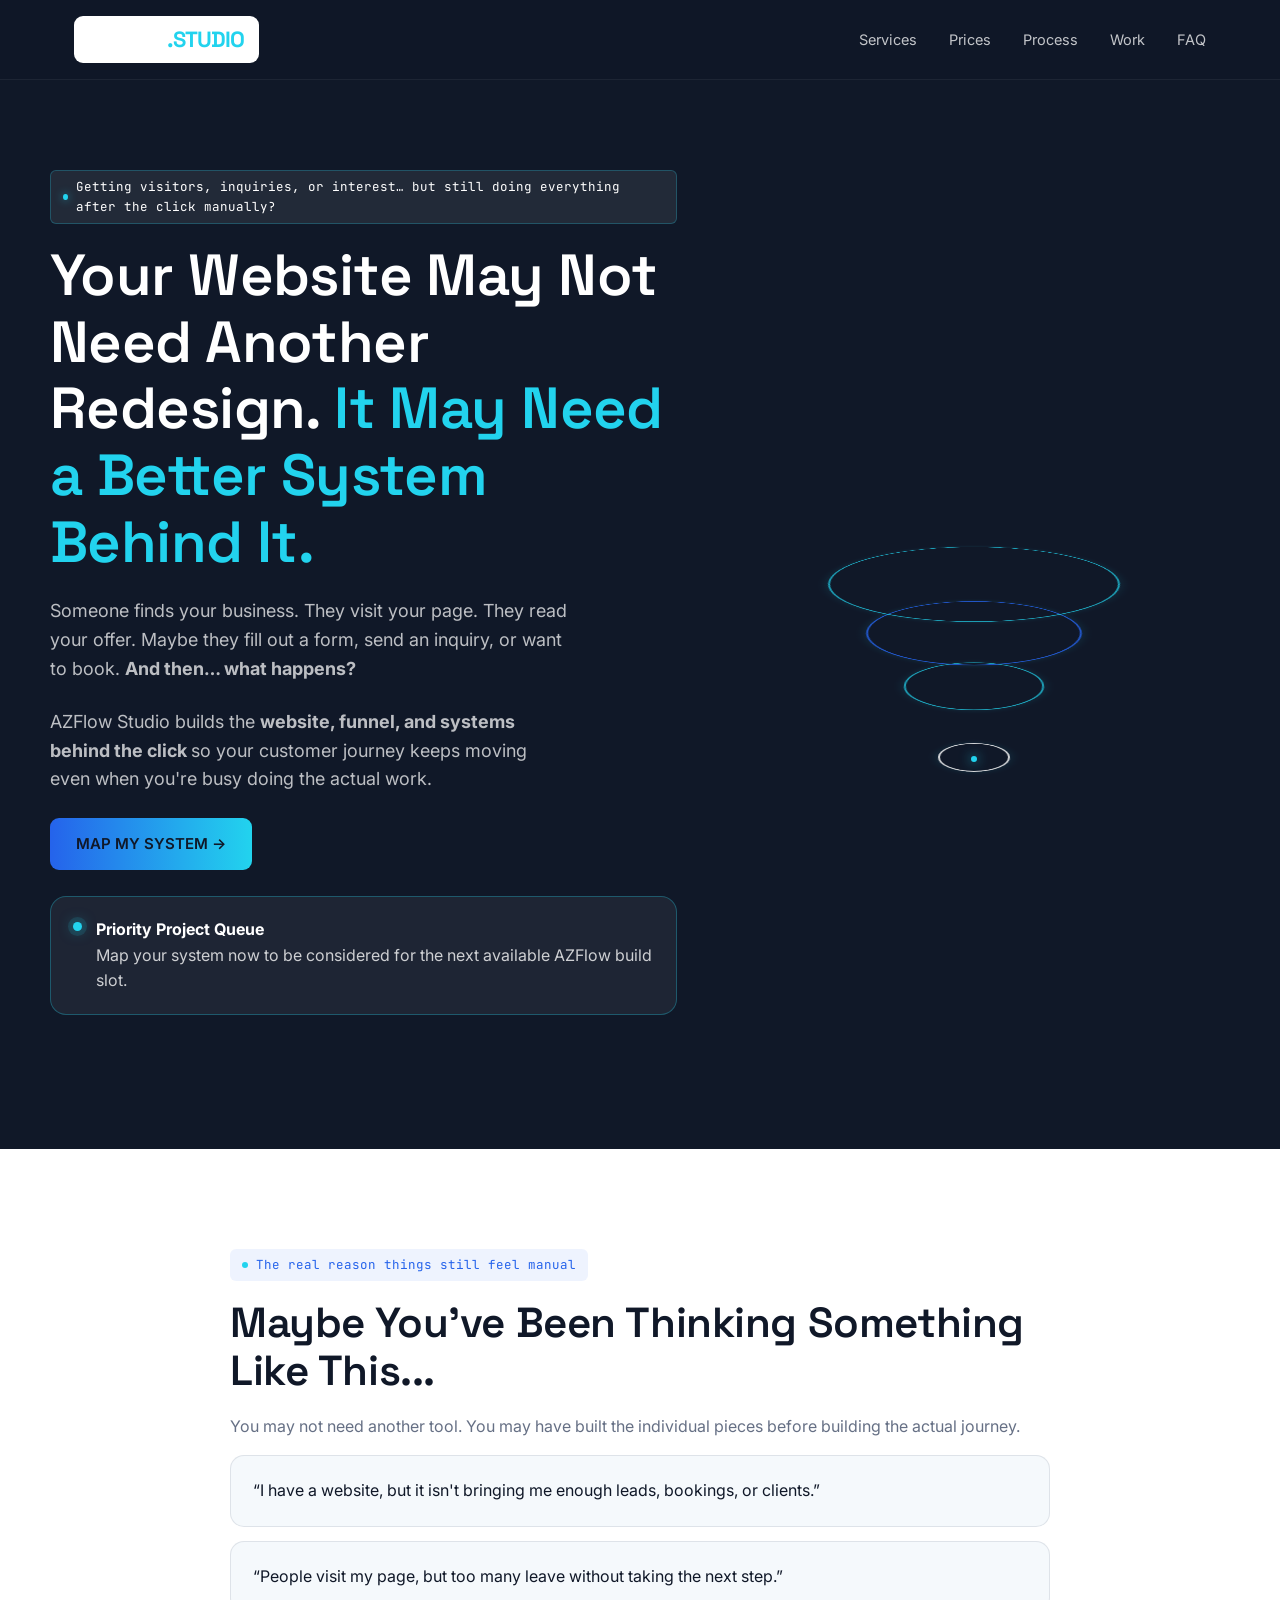
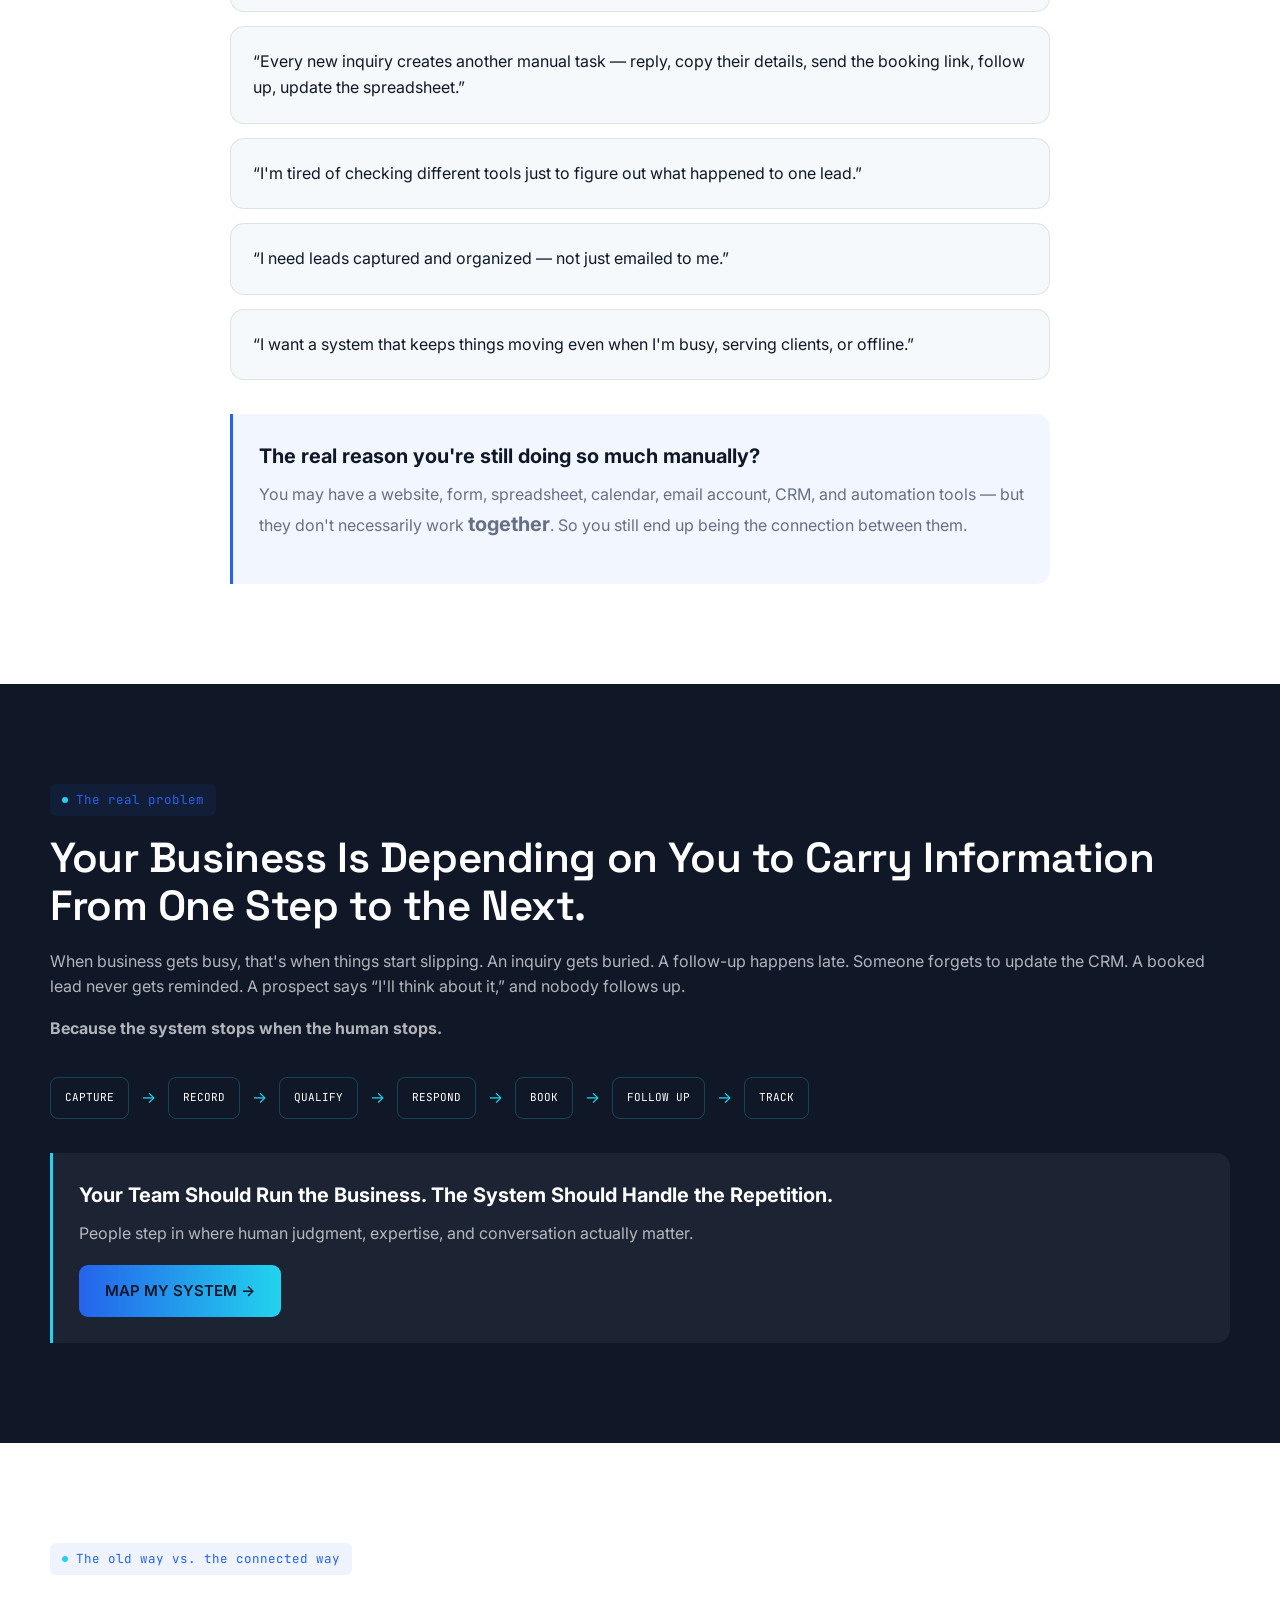
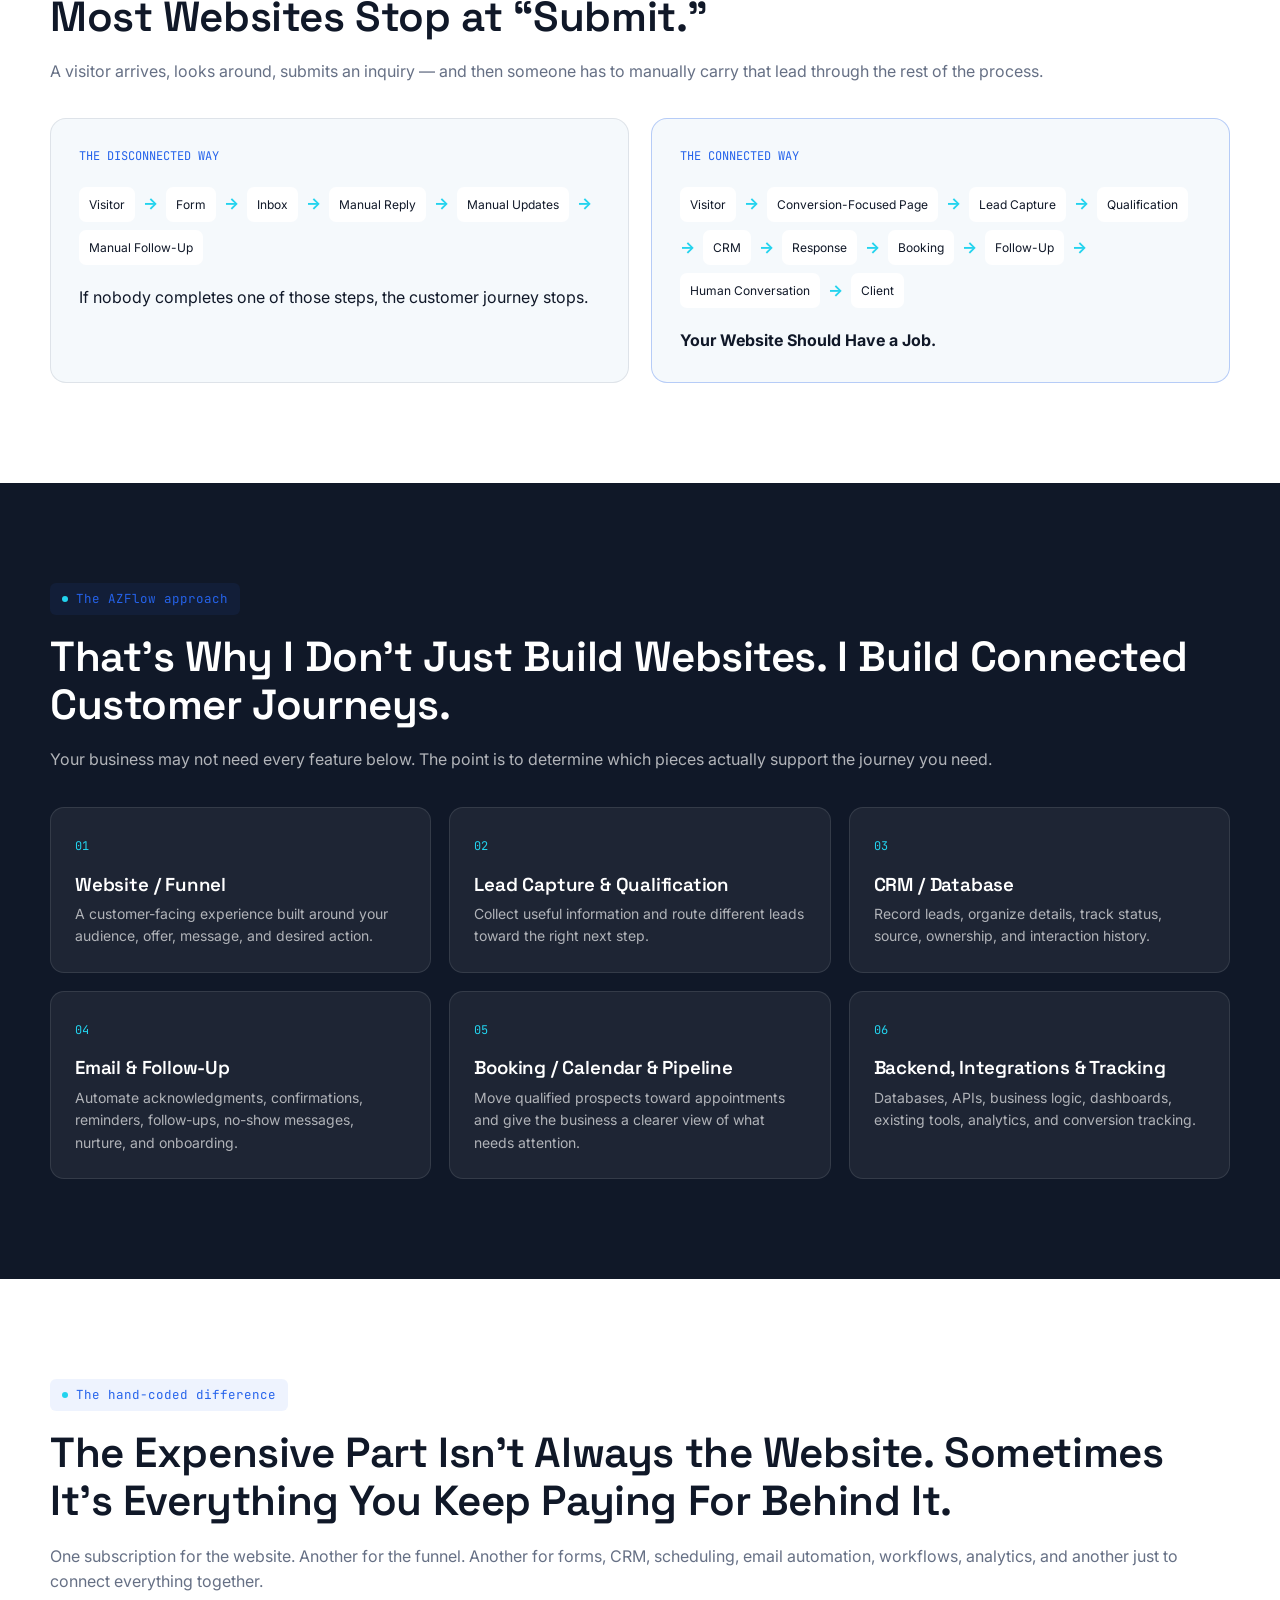
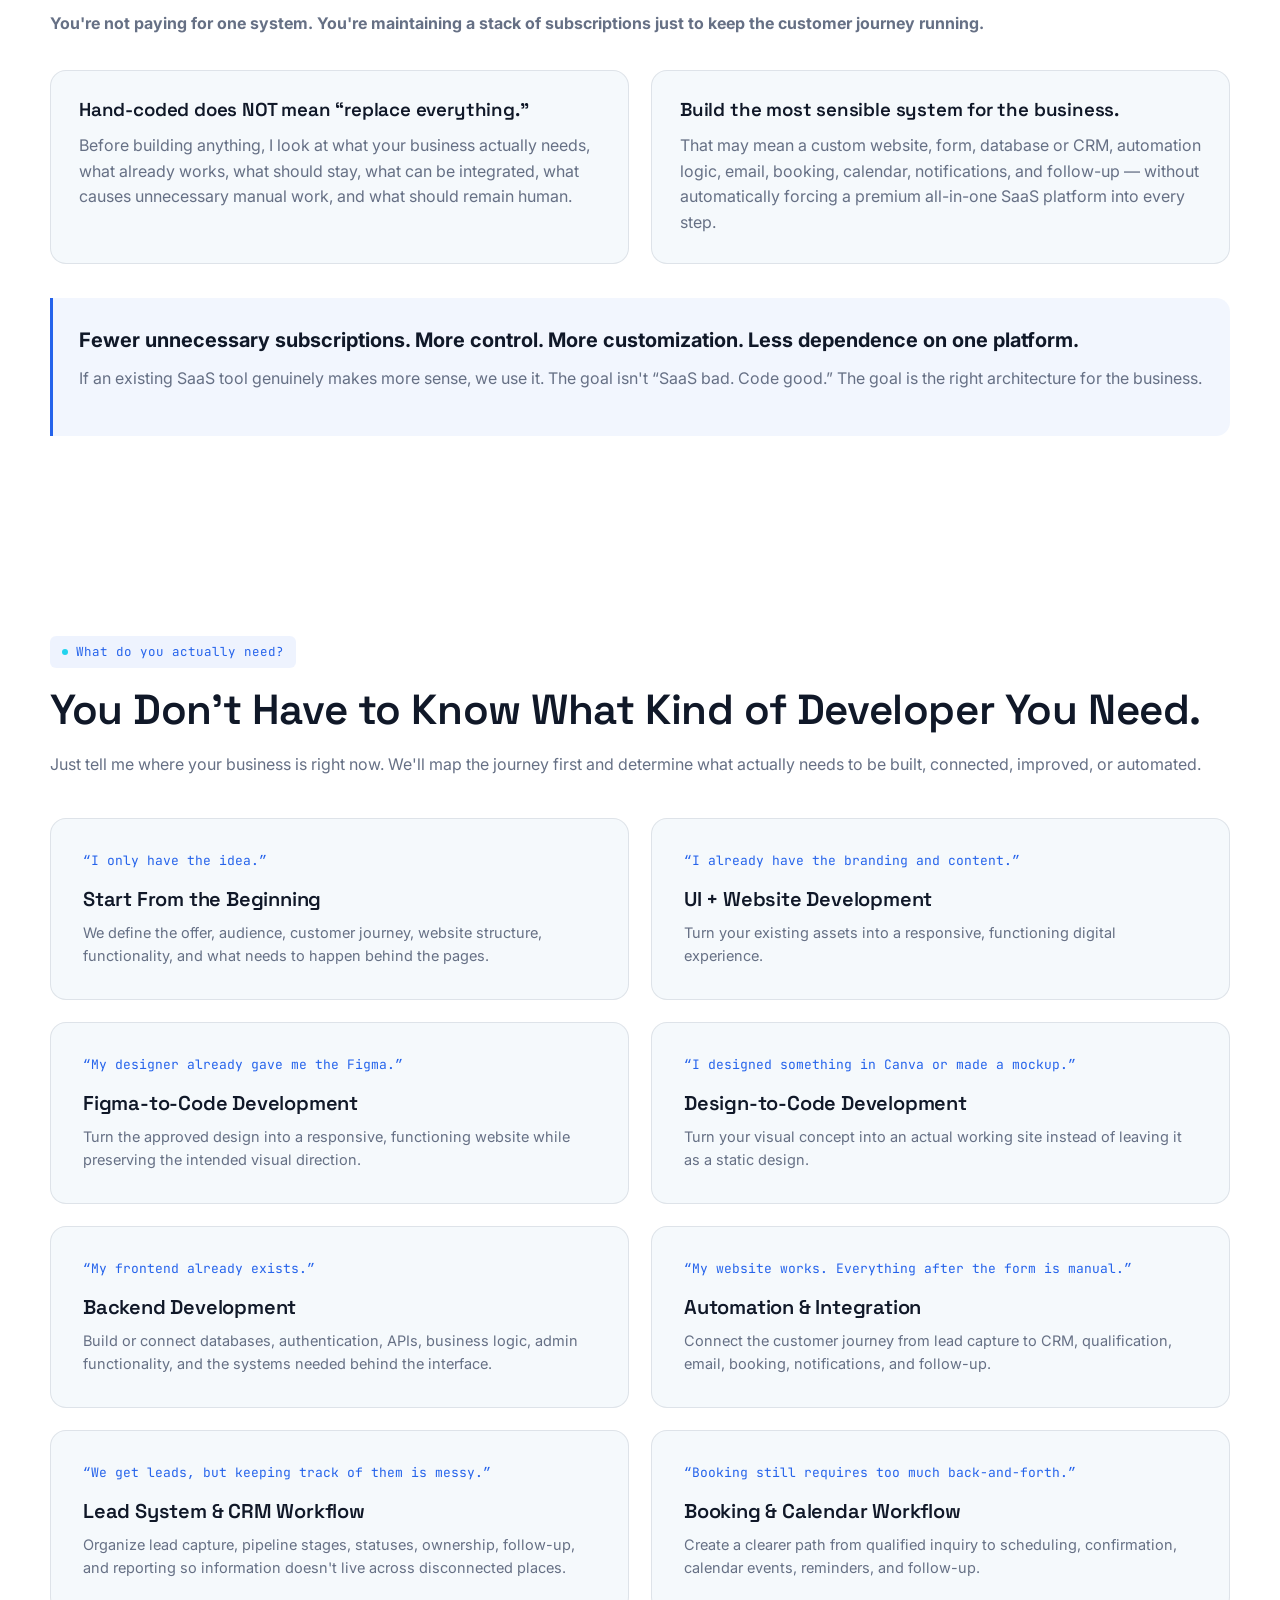
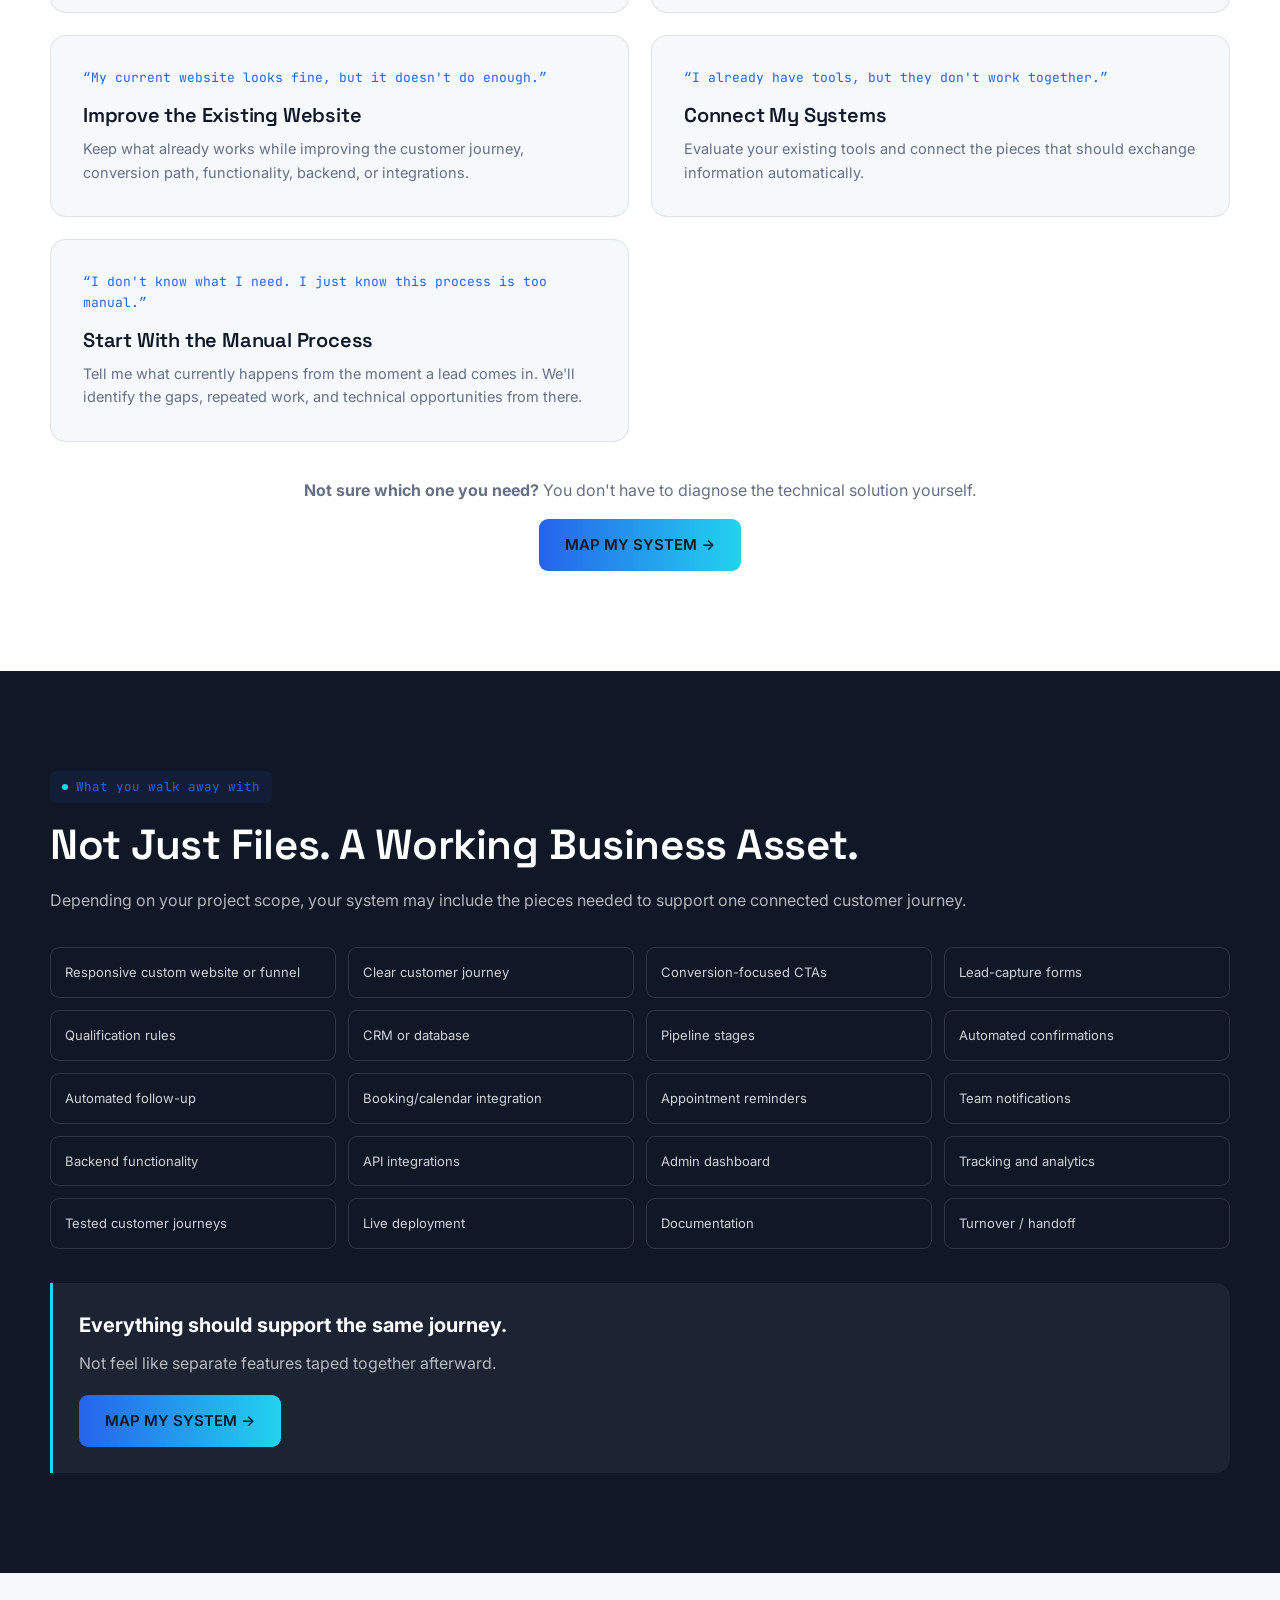
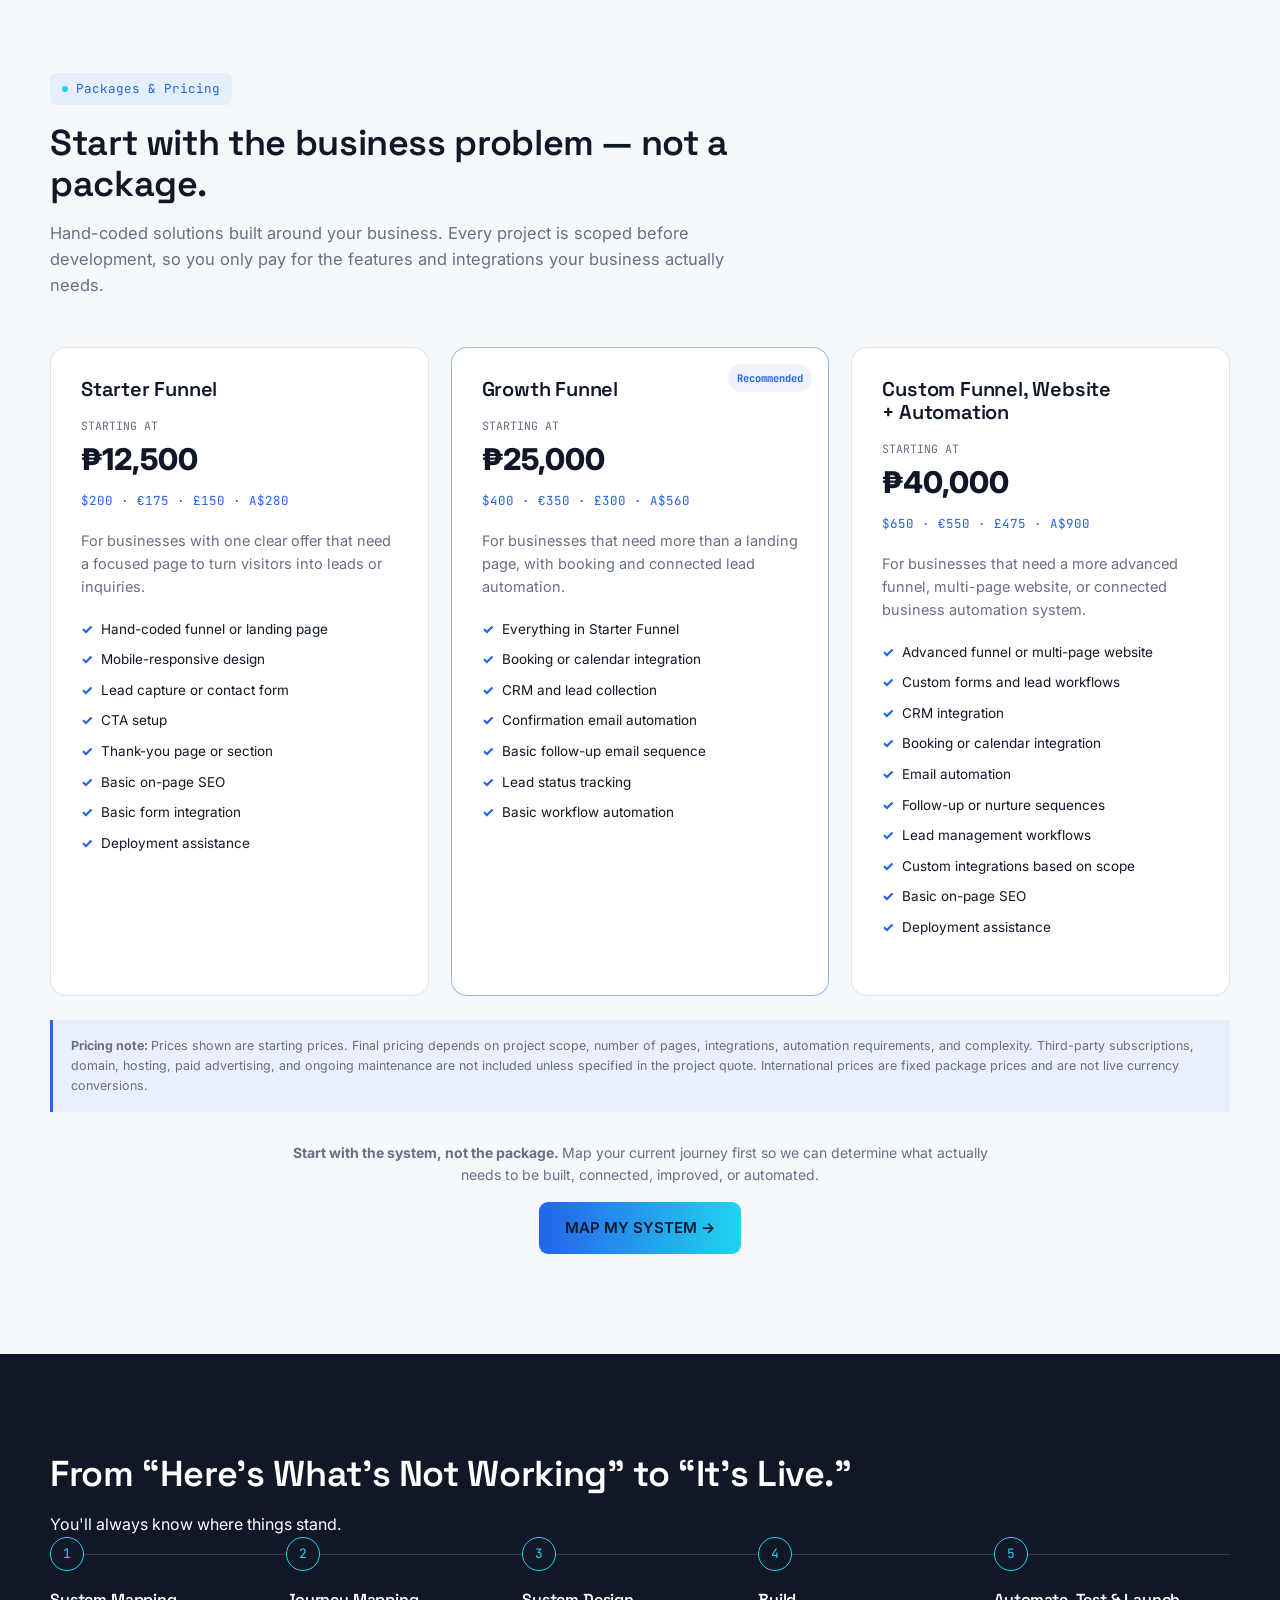
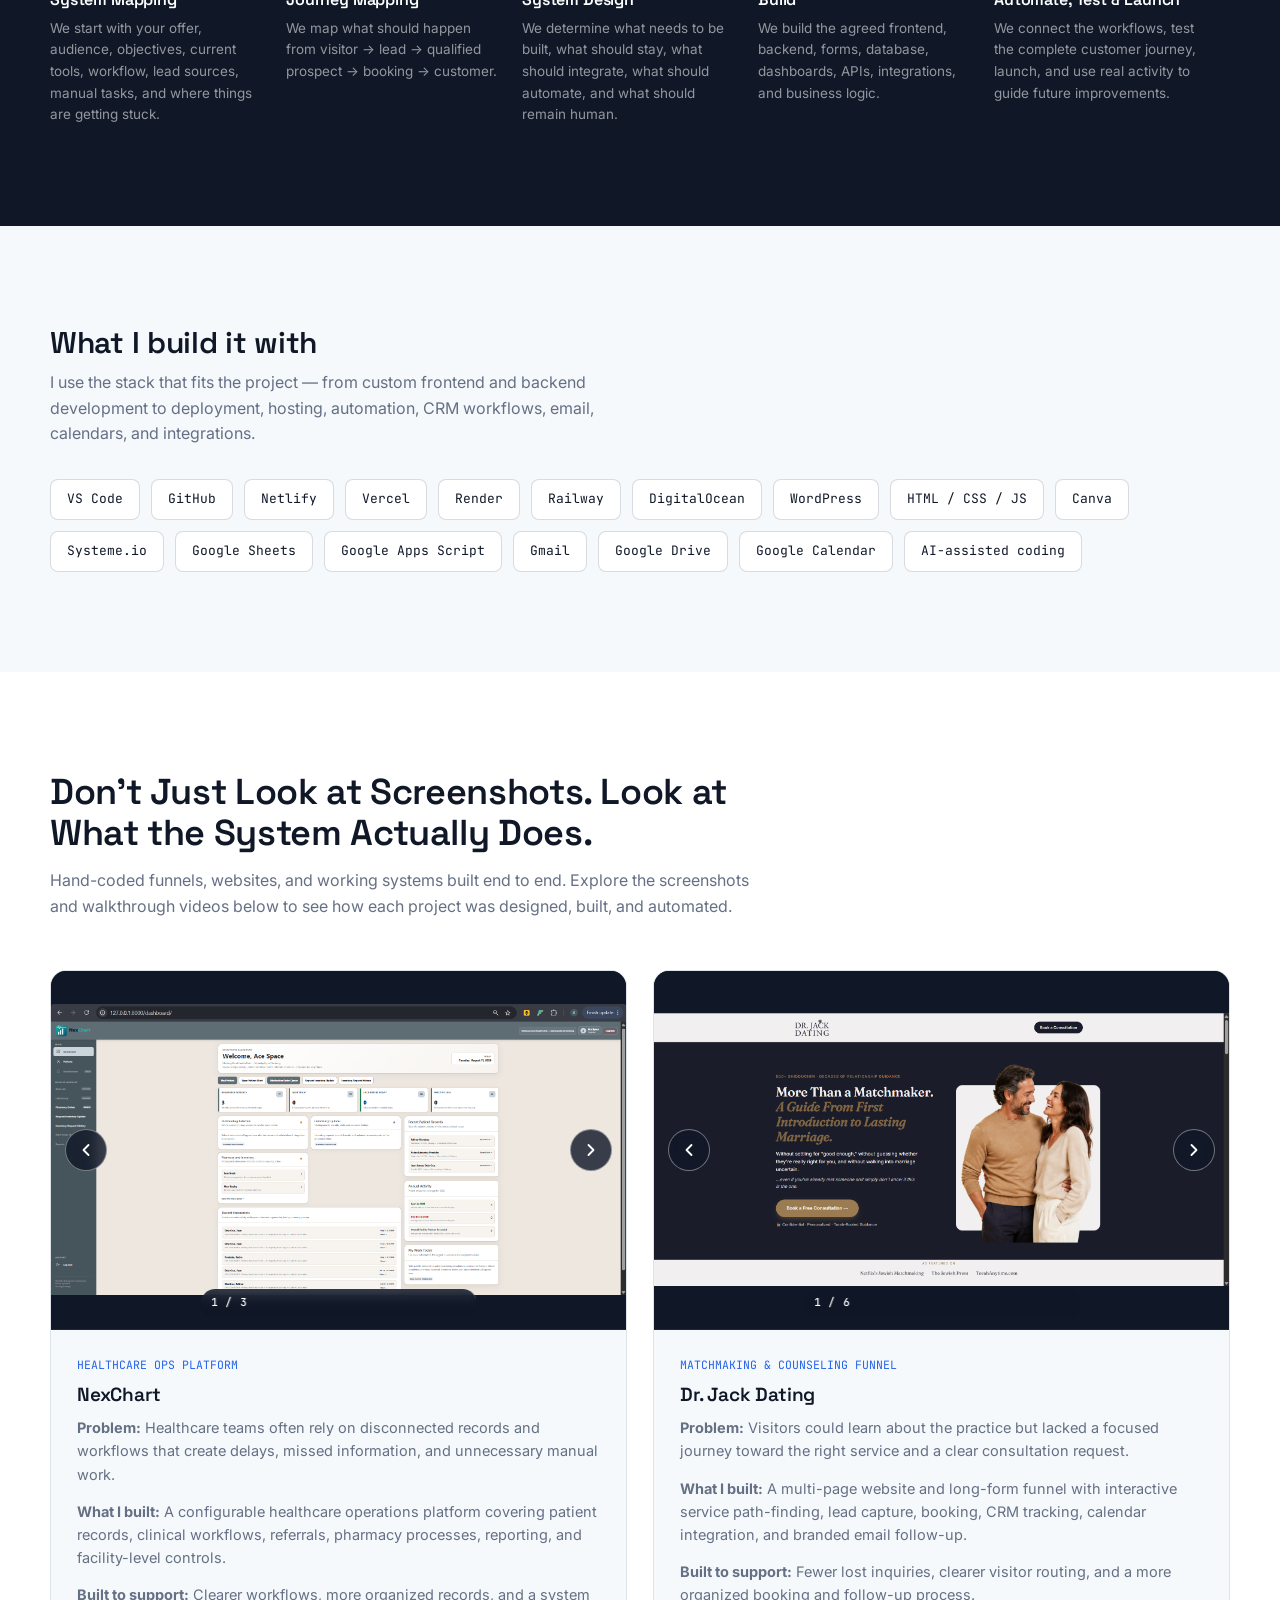
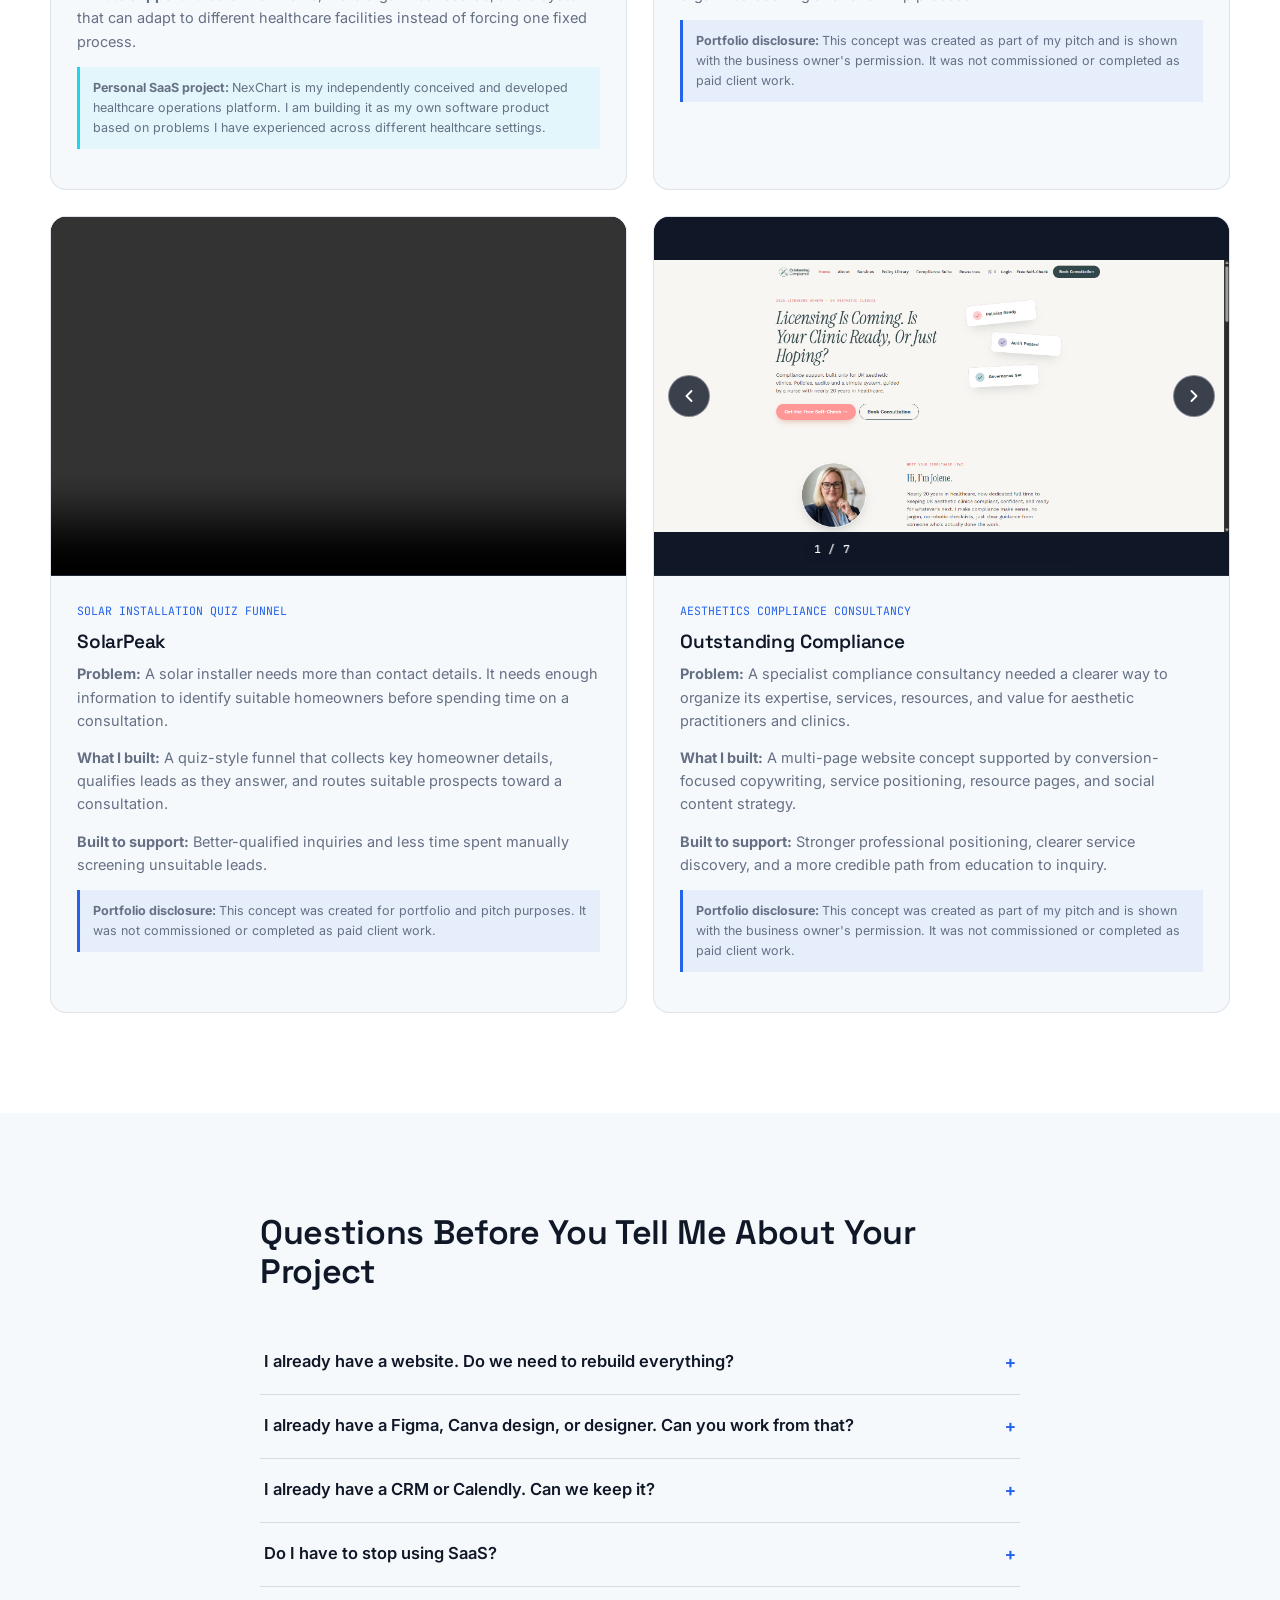
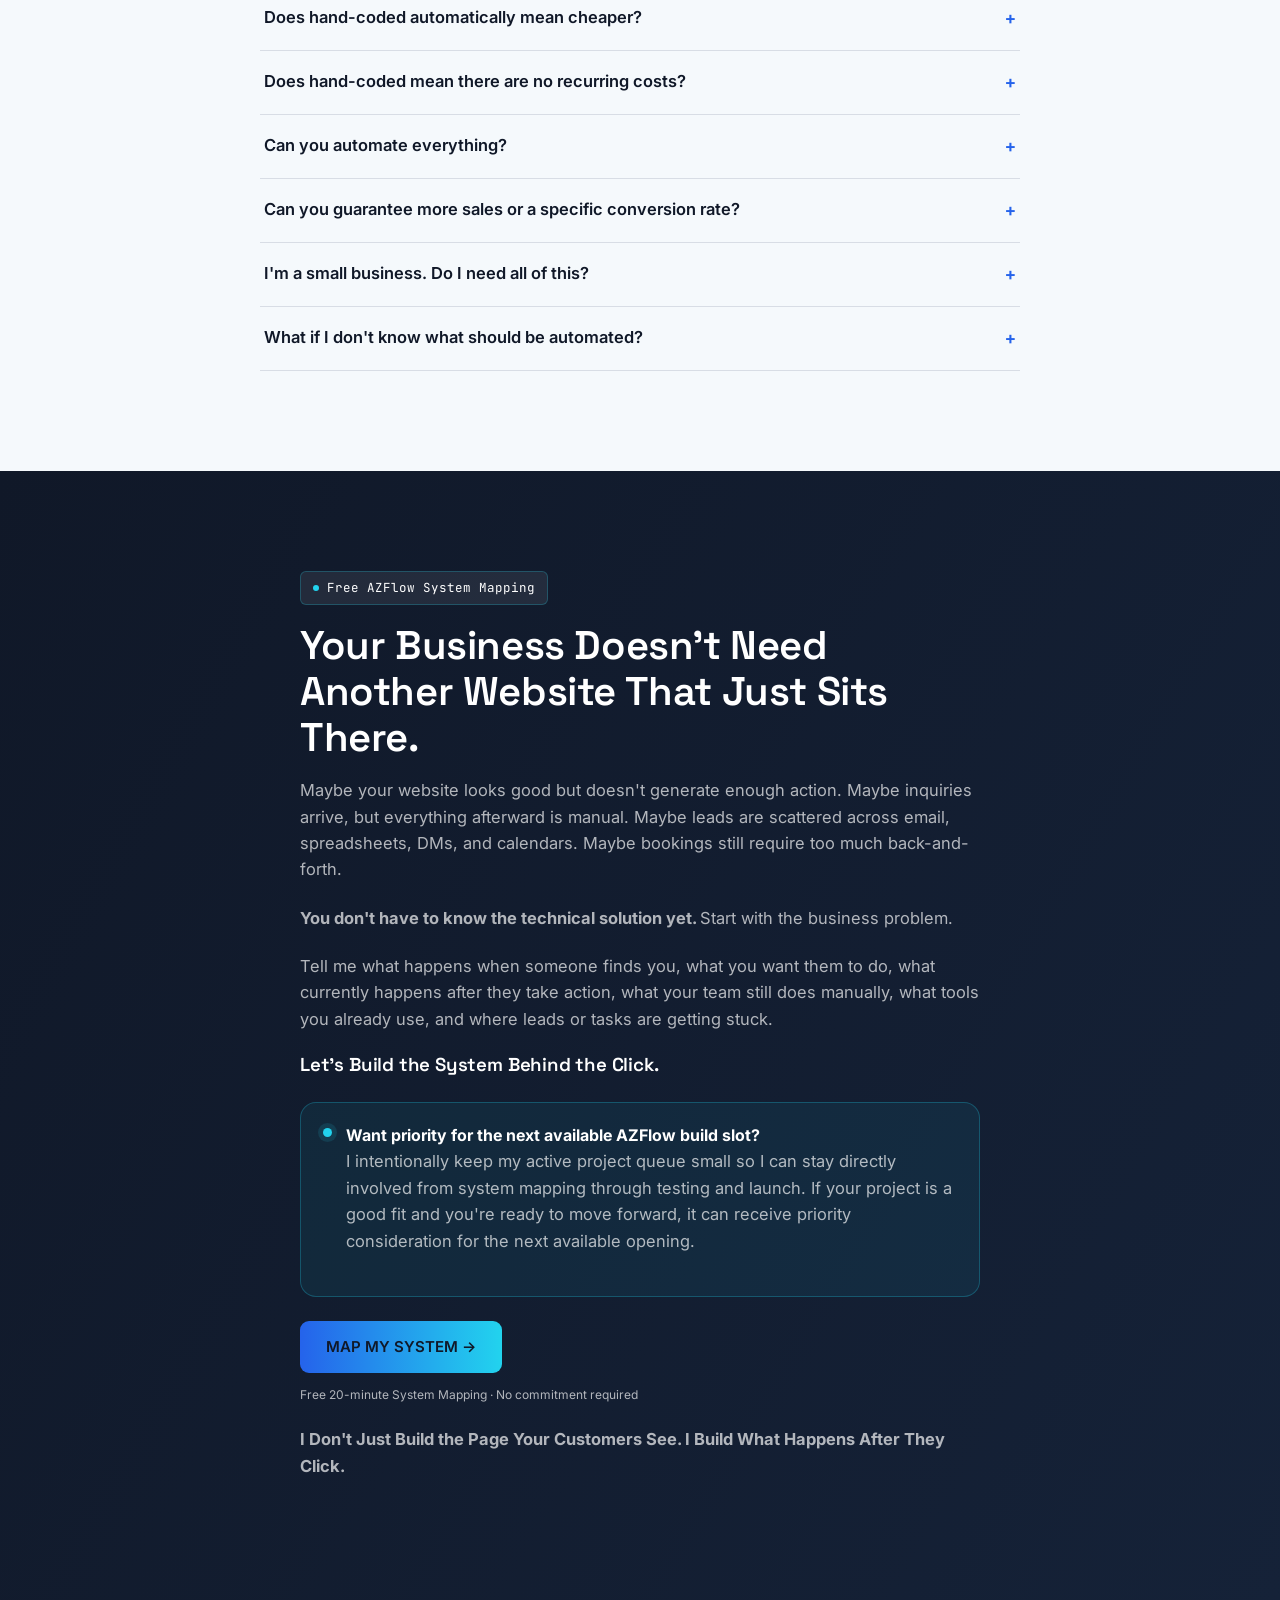
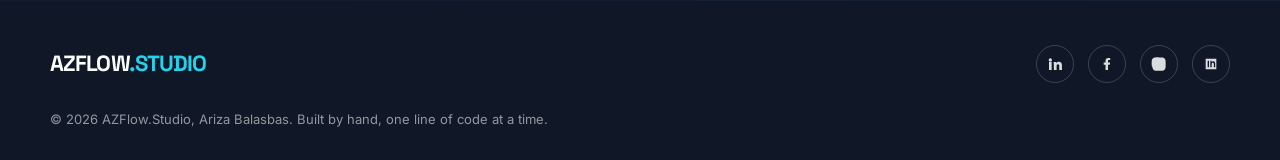
==== commit a84ecc4b: "Update AZFlow system mapping funnel" ====
--- a/index.html
+++ b/index.html
@@ -1,4375 +1,4409 @@
 <!DOCTYPE html>
 <html lang="en">
 <head>
-  <meta charset="UTF-8">
-  <meta name="viewport" content="width=device-width, initial-scale=1.0">
-
-  <title>AZFlow.Studio | Hand-Coded Funnels, Websites & Automation</title>
-
-  <meta
-    name="description"
-    content="AZFlow.Studio builds hand-coded, conversion-focused websites, funnels, CRM workflows, booking systems, backend functionality and business automation."
+<meta charset="utf-8"/>
+<meta content="width=device-width, initial-scale=1.0" name="viewport"/>
+
+<title>Ariza Balasbas | Funnel &amp; Web Developer | AZFlow.Studio</title>
+
+<meta
+  content="Hand-coded funnels and websites that capture leads, book calls, and follow up automatically. Built by Ariza Balasbas, AZFlow.Studio."
+  name="description"
+/>
+
+<link href="https://fonts.googleapis.com" rel="preconnect"/>
+<link crossorigin="" href="https://fonts.gstatic.com" rel="preconnect"/>
+
+<link
+  href="https://fonts.googleapis.com/css2?family=Space+Grotesk:wght@500;600;700&amp;family=Inter:wght@400;500;600;700&amp;family=JetBrains+Mono:wght@400;500&amp;display=swap"
+  rel="stylesheet"
+/>
+
+<style>
+:root{
+  --midnight:#101828;
+  --electric:#2563EB;
+  --cyan:#22D3EE;
+  --ice:#F5F9FC;
+  --slate:#667085;
+  --white:#FFFFFF;
+  --font-display:'Space Grotesk',sans-serif;
+  --font-body:'Inter',sans-serif;
+  --font-mono:'JetBrains Mono',monospace;
+  --maxw:1180px;
+}
+
+*{
+  margin:0;
+  padding:0;
+  box-sizing:border-box;
+}
+
+html{
+  scroll-behavior:smooth;
+}
+
+body{
+  font-family:var(--font-body);
+  background:var(--ice);
+  color:var(--midnight);
+  line-height:1.6;
+  overflow-x:hidden;
+}
+
+body.locked{
+  overflow:hidden;
+  height:100vh;
+}
+
+img{
+  max-width:100%;
+  display:block;
+}
+
+a{
+  color:inherit;
+  text-decoration:none;
+}
+
+ul{
+  list-style:none;
+}
+
+section{
+  padding:100px 24px;
+}
+
+.wrap{
+  max-width:var(--maxw);
+  margin:0 auto;
+}
+
+h1,
+h2,
+h3{
+  font-family:var(--font-display);
+  font-weight:600;
+  line-height:1.15;
+  letter-spacing:-.01em;
+}
+
+.eyebrow-tag{
+  display:inline-flex;
+  align-items:center;
+  gap:8px;
+  font-family:var(--font-mono);
+  font-size:12.5px;
+  color:var(--electric);
+  background:rgba(37,99,235,.08);
+  padding:6px 12px;
+  border-radius:6px;
+  margin-bottom:18px;
+}
+
+.eyebrow-tag::before{
+  content:'';
+  width:6px;
+  height:6px;
+  border-radius:50%;
+  background:var(--cyan);
+}
+
+/* =========================================================
+   PRELOADER
+   ========================================================= */
+
+#preloader{
+  position:fixed;
+  inset:0;
+  z-index:9999;
+  background:var(--midnight);
+  display:flex;
+  align-items:center;
+  justify-content:center;
+  transition:opacity .7s ease,transform .7s ease;
+  perspective:900px;
+}
+
+#preloader.done{
+  opacity:0;
+  transform:translateY(-4%);
+  pointer-events:none;
+}
+
+.cube-stage{
+  width:70px;
+  height:70px;
+  position:relative;
+  transform-style:preserve-3d;
+  animation:cubeSpin 1.8s cubic-bezier(.6,.05,.3,.95) forwards;
+}
+
+.cube-face{
+  position:absolute;
+  width:70px;
+  height:70px;
+  border:1.5px solid rgba(34,211,238,.55);
+  background:rgba(37,99,235,.12);
+  backdrop-filter:blur(2px);
+}
+
+.cube-face.f{
+  transform:translateZ(35px);
+}
+
+.cube-face.b{
+  transform:translateZ(-35px) rotateY(180deg);
+}
+
+.cube-face.r{
+  transform:rotateY(90deg) translateZ(35px);
+}
+
+.cube-face.l{
+  transform:rotateY(-90deg) translateZ(35px);
+}
+
+.cube-face.t{
+  transform:rotateX(90deg) translateZ(35px);
+}
+
+.cube-face.bo{
+  transform:rotateX(-90deg) translateZ(35px);
+}
+
+@keyframes cubeSpin{
+  0%{
+    transform:rotateX(0) rotateY(0) scale(1);
+    opacity:1;
+  }
+
+  65%{
+    transform:rotateX(320deg) rotateY(380deg) scale(1.15);
+    opacity:1;
+  }
+
+  100%{
+    transform:rotateX(360deg) rotateY(720deg) scale(0);
+    opacity:0;
+  }
+}
+
+.preload-mark{
+  position:absolute;
+  font-family:var(--font-display);
+  font-weight:700;
+  font-size:15px;
+  letter-spacing:.14em;
+  color:var(--white);
+  opacity:0;
+  transform:scale(.85);
+  display:flex;
+  flex-direction:column;
+  align-items:center;
+  gap:16px;
+  animation:markIn .6s ease forwards;
+  animation-delay:1.15s;
+}
+
+.preload-mark .mono{
+  color:var(--cyan);
+}
+
+@keyframes markIn{
+  to{
+    opacity:1;
+    transform:scale(1);
+  }
+}
+
+.preload-bar{
+  width:120px;
+  height:2px;
+  background:rgba(255,255,255,.15);
+  border-radius:2px;
+  overflow:hidden;
+}
+
+.preload-bar span{
+  display:block;
+  height:100%;
+  width:0;
+  background:linear-gradient(90deg,var(--electric),var(--cyan));
+  animation:barFill 1.6s ease forwards;
+  animation-delay:.2s;
+}
+
+@keyframes barFill{
+  to{
+    width:100%;
+  }
+}
+
+/* =========================================================
+   NAVIGATION
+   ========================================================= */
+
+header{
+  position:fixed;
+  top:0;
+  left:0;
+  right:0;
+  z-index:500;
+  background:rgba(16,24,40,.86);
+  backdrop-filter:blur(10px);
+  border-bottom:1px solid rgba(255,255,255,.06);
+}
+
+nav{
+  max-width:var(--maxw);
+  margin:0 auto;
+  display:flex;
+  align-items:center;
+  justify-content:space-between;
+  padding:16px 24px;
+}
+
+.logo{
+  display:flex;
+  align-items:center;
+  background:var(--white);
+  padding:6px 14px;
+  border-radius:9px;
+  transition:transform .2s ease;
+}
+
+.logo:hover{
+  transform:translateY(-1px);
+}
+
+.nav-links{
+  display:flex;
+  gap:32px;
+  align-items:center;
+}
+
+.nav-links a{
+  font-size:14.5px;
+  color:rgba(255,255,255,.75);
+  transition:color .2s ease;
+}
+
+.nav-links a:hover{
+  color:var(--cyan);
+}
+
+.nav-cta{
+  background:var(--electric);
+  color:var(--white);
+  padding:10px 20px;
+  border-radius:8px;
+  font-size:14px;
+  font-weight:500;
+}
+
+.burger{
+  display:none;
+  flex-direction:column;
+  gap:5px;
+  background:none;
+  border:none;
+  cursor:pointer;
+  padding:6px;
+}
+
+.burger span{
+  width:22px;
+  height:2px;
+  background:var(--white);
+  border-radius:2px;
+}
+
+.mobile-panel{
+  position:fixed;
+  top:60px;
+  left:0;
+  right:0;
+  bottom:0;
+  background:var(--midnight);
+  z-index:400;
+  display:flex;
+  flex-direction:column;
+  padding:20px 24px;
+  transform:translateX(100%);
+  transition:transform .3s;
+}
+
+.mobile-panel.open{
+  transform:translateX(0);
+}
+
+.mobile-panel a{
+  padding:16px 0;
+  border-bottom:1px solid rgba(255,255,255,.08);
+  color:var(--white);
+  font-size:17px;
+}
+
+/* =========================================================
+   BUTTONS
+   ========================================================= */
+
+.btn{
+  padding:14px 26px;
+  border-radius:9px;
+  font-weight:600;
+  font-size:15px;
+  display:inline-flex;
+  align-items:center;
+  gap:8px;
+  transition:
+    transform .2s ease,
+    box-shadow .2s ease,
+    background .2s ease;
+  cursor:pointer;
+  border:none;
+  font-family:var(--font-body);
+}
+
+.btn-primary{
+  background:linear-gradient(
+    90deg,
+    var(--electric),
+    var(--cyan)
+  );
+  color:var(--midnight);
+}
+
+.btn-primary:hover{
+  transform:translateY(-2px);
+  box-shadow:0 10px 28px rgba(34,211,238,.28);
+}
+
+/* =========================================================
+   HERO
+   ========================================================= */
+
+#hero{
+  background:var(--midnight);
+  padding:170px 24px 110px;
+  position:relative;
+  overflow:hidden;
+}
+
+#hero .wrap{
+  display:grid;
+  grid-template-columns:1.1fr .9fr;
+  gap:40px;
+  align-items:center;
+}
+
+#hero h1{
+  font-size:clamp(34px,4.6vw,58px);
+  color:var(--white);
+  margin-bottom:22px;
+}
+
+#hero p.lead{
+  font-size:18px;
+  color:rgba(255,255,255,.72);
+  max-width:520px;
+  margin-bottom:24px;
+}
+
+/* HERO VISIBILITY FIX */
+
+#hero .eyebrow-tag{
+  color:#FFFFFF !important;
+  background:rgba(255,255,255,.08) !important;
+  border:1px solid rgba(34,211,238,.25) !important;
+}
+
+#hero .eyebrow-tag::before{
+  background:#22D3EE !important;
+  box-shadow:0 0 8px rgba(34,211,238,.65);
+}
+
+#hero .priority-callout{
+  color:#FFFFFF !important;
+  background:rgba(255,255,255,.06) !important;
+  border:1px solid rgba(34,211,238,.30) !important;
+}
+
+#hero .priority-callout strong{
+  color:#FFFFFF !important;
+}
+
+#hero .priority-callout p{
+  color:rgba(255,255,255,.78) !important;
+}
+
+#hero .priority-dot{
+  background:#22D3EE !important;
+  box-shadow:
+    0 0 0 5px rgba(34,211,238,.12),
+    0 0 14px rgba(34,211,238,.55) !important;
+}
+
+.hero-stats{
+  display:grid;
+  grid-template-columns:repeat(3,minmax(0,1fr));
+  gap:18px;
+  width:100%;
+  align-items:start;
+}
+
+.hero-stats .stat b{
+  display:block;
+  font-family:var(--font-display);
+  font-size:22px;
+  color:var(--white);
+}
+
+.hero-stats .stat span{
+  font-size:13px;
+  color:rgba(255,255,255,.55);
+}
+
+/* =========================================================
+   HERO 3D SYSTEM
+   ========================================================= */
+
+.azc-stage{
+  perspective:1200px;
+  display:flex;
+  align-items:center;
+  justify-content:center;
+  height:410px;
+  position:relative;
+  overflow:hidden;
+}
+
+.azc-assembly{
+  position:relative;
+  width:340px;
+  height:340px;
+  transform-style:preserve-3d;
+}
+
+.azc-whole-funnel{
+  position:absolute;
+  inset:0;
+  transform-style:preserve-3d;
+  transform-origin:50% 94%;
+  animation:azcConnectedOrbit 7s linear infinite;
+  will-change:transform;
+}
+
+.azc-ring{
+  position:absolute;
+  left:50%;
+  border:2px solid rgba(34,211,238,.72);
+  border-radius:50%;
+  transform:translateX(-50%) rotateX(74deg);
+  box-shadow:0 0 12px rgba(34,211,238,.13);
+}
+
+.azc-r1{
+  width:290px;
+  height:290px;
+  top:0;
+}
+
+.azc-r2{
+  width:215px;
+  height:215px;
+  top:88px;
+  border-color:rgba(37,99,235,.82);
+}
+
+.azc-r3{
+  width:140px;
+  height:140px;
+  top:180px;
+}
+
+.azc-r4{
+  width:72px;
+  height:72px;
+  top:286px;
+  border-color:rgba(255,255,255,.82);
+}
+
+.azc-anchor{
+  position:absolute;
+  left:50%;
+  top:321px;
+  width:6px;
+  height:6px;
+  margin-left:-3px;
+  border-radius:50%;
+  background:#22d3ee;
+  box-shadow:0 0 12px rgba(34,211,238,.9);
+  z-index:20;
+}
+
+.azc-particle{
+  position:absolute;
+  top:7px;
+  left:50%;
+  width:6px;
+  height:6px;
+  border-radius:50%;
+  background:#22d3ee;
+  box-shadow:0 0 9px rgba(34,211,238,.8);
+  opacity:0;
+  animation:azcFallToAnchor var(--dur) ease-in infinite;
+  animation-delay:var(--delay);
+}
+
+.azc-particle.electric{
+  background:#2563eb;
+  box-shadow:0 0 9px rgba(37,99,235,.8);
+}
+
+@keyframes azcConnectedOrbit{
+  0%{
+    transform:rotateY(0) rotateZ(-5deg) rotateX(2deg);
+  }
+
+  25%{
+    transform:rotateY(90deg) rotateZ(0) rotateX(-1deg);
+  }
+
+  50%{
+    transform:rotateY(180deg) rotateZ(5deg) rotateX(2deg);
+  }
+
+  75%{
+    transform:rotateY(270deg) rotateZ(0) rotateX(-1deg);
+  }
+
+  100%{
+    transform:rotateY(360deg) rotateZ(-5deg) rotateX(2deg);
+  }
+}
+
+@keyframes azcFallToAnchor{
+  0%{
+    top:7px;
+    left:calc(50% + var(--start));
+    opacity:0;
+    transform:scale(.8);
+  }
+
+  10%{
+    opacity:1;
+  }
+
+  48%{
+    top:150px;
+    left:calc(50% + var(--mid));
+    opacity:1;
+    transform:scale(.72);
+  }
+
+  76%{
+    top:247px;
+    left:calc(50% + var(--near));
+    opacity:1;
+    transform:scale(.52);
+  }
+
+  100%{
+    top:320px;
+    left:50%;
+    opacity:0;
+    transform:scale(.3);
+  }
+}
+
+/* =========================================================
+   SALES SECTIONS
+   ========================================================= */
+
+#pain{
+  background:var(--white);
+}
+
+#pain .wrap{
+  max-width:820px;
+}
+
+.pain-grid{
+  display:grid;
+  gap:14px;
+}
+
+.pain-card{
+  padding:22px;
+  border:1px solid rgba(102,112,133,.16);
+  border-radius:14px;
+  background:var(--ice);
+}
+
+.sales-head h2,
+.section-head h2{
+  font-size:clamp(28px,3.5vw,42px);
+  margin-bottom:18px;
+}
+
+.sales-head p,
+.section-head p{
+  color:var(--slate);
+  font-size:16px;
+  margin-bottom:16px;
+}
+
+.sales-close{
+  margin-top:34px;
+  padding:26px;
+  border-left:3px solid var(--electric);
+  background:rgba(37,99,235,.06);
+  border-radius:0 14px 14px 0;
+}
+
+.sales-close strong{
+  font-size:20px;
+}
+
+.sales-close p{
+  margin:10px 0 18px;
+  color:var(--slate);
+}
+
+.sales-dark{
+  background:var(--midnight);
+  color:var(--white);
+}
+
+.sales-dark .sales-head h2,
+.sales-dark .sales-close strong{
+  color:var(--white);
+}
+
+.sales-dark .sales-head p,
+.sales-dark .sales-close p{
+  color:rgba(255,255,255,.68);
+}
+
+.sales-dark .sales-close{
+  background:rgba(255,255,255,.05);
+  border-left-color:var(--cyan);
+}
+
+.manual-flow{
+  display:flex;
+  flex-wrap:wrap;
+  align-items:center;
+  gap:12px;
+  margin-top:36px;
+}
+
+.manual-flow div{
+  padding:11px 14px;
+  border:1px solid rgba(34,211,238,.24);
+  border-radius:8px;
+  font-family:var(--font-mono);
+  font-size:11px;
+}
+
+.manual-flow span{
+  color:var(--cyan);
+}
+
+/* =========================================================
+   JOURNEY
+   ========================================================= */
+
+#journey{
+  background:var(--white);
+}
+
+.journey-compare{
+  display:grid;
+  grid-template-columns:1fr 1fr;
+  gap:22px;
+  margin-top:34px;
+}
+
+.journey-card{
+  padding:28px;
+  border-radius:16px;
+  background:var(--ice);
+  border:1px solid rgba(102,112,133,.16);
+}
+
+.journey-card.connected{
+  border-color:rgba(37,99,235,.3);
+}
+
+.journey-label{
+  display:block;
+  font-family:var(--font-mono);
+  font-size:12px;
+  color:var(--electric);
+  margin-bottom:20px;
+}
+
+.journey-chain{
+  display:flex;
+  flex-wrap:wrap;
+  gap:8px;
+  align-items:center;
+  margin-bottom:20px;
+}
+
+.journey-chain span{
+  padding:8px 10px;
+  border-radius:7px;
+  background:var(--white);
+  font-size:12px;
+}
+
+.journey-chain b{
+  color:var(--cyan);
+}
+
+.system-grid{
+  display:grid;
+  grid-template-columns:repeat(3,1fr);
+  gap:18px;
+  margin-top:34px;
+}
+
+.system-grid article{
+  padding:24px;
+  border-radius:14px;
+  background:rgba(255,255,255,.06);
+  border:1px solid rgba(255,255,255,.1);
+}
+
+.system-grid article>span{
+  font-family:var(--font-mono);
+  font-size:12px;
+  color:var(--cyan);
+}
+
+.system-grid h3{
+  margin:16px 0 8px;
+}
+
+.system-grid p{
+  font-size:14px;
+  color:rgba(255,255,255,.65);
+}
+
+/* =========================================================
+   HAND-CODED SECTION
+   ========================================================= */
+
+#hand-coded{
+  background:var(--white);
+}
+
+.handcoded-grid{
+  display:grid;
+  grid-template-columns:1fr 1fr;
+  gap:22px;
+  margin-top:34px;
+}
+
+.hc-card{
+  padding:28px;
+  border-radius:16px;
+  background:var(--ice);
+  border:1px solid rgba(102,112,133,.16);
+}
+
+.hc-card h3{
+  margin-bottom:12px;
+}
+
+.hc-card p{
+  color:var(--slate);
+}
+
+/* =========================================================
+   SERVICES
+   ========================================================= */
+
+#services{
+  background:var(--white);
+}
+
+.services-grid{
+  display:grid;
+  grid-template-columns:repeat(2,1fr);
+  gap:22px;
+  margin-top:40px;
+}
+
+.service-card{
+  background:var(--ice);
+  border:1px solid rgba(102,112,133,.16);
+  border-radius:16px;
+  padding:32px;
+  transform-style:preserve-3d;
+  transition:
+    transform .12s ease,
+    box-shadow .3s ease,
+    border-color .3s ease;
+}
+
+.service-card:hover{
+  box-shadow:0 22px 40px -20px rgba(16,24,40,.25);
+  border-color:rgba(37,99,235,.3);
+}
+
+.service-num{
+  font-family:var(--font-mono);
+  color:var(--electric);
+  font-size:13px;
+  margin-bottom:16px;
+  display:block;
+}
+
+.service-card h3{
+  font-size:20px;
+  margin-bottom:10px;
+}
+
+.service-card>p{
+  color:var(--slate);
+  font-size:14.5px;
+}
+
+.section-cta{
+  text-align:center;
+  margin-top:36px;
+}
+
+.section-cta p{
+  margin-bottom:16px;
+  color:var(--slate);
+}
+
+.deliverables-grid{
+  display:grid;
+  grid-template-columns:repeat(4,1fr);
+  gap:12px;
+  margin-top:34px;
+}
+
+.deliverables-grid span{
+  padding:14px;
+  border:1px solid rgba(255,255,255,.12);
+  border-radius:9px;
+  font-size:13px;
+  color:rgba(255,255,255,.8);
+}
+
+/* =========================================================
+   PRICING
+   ========================================================= */
+
+#pricing{
+  background:var(--ice);
+}
+
+#pricing .head{
+  max-width:720px;
+  margin-bottom:48px;
+}
+
+#pricing h2{
+  font-size:clamp(26px,3vw,36px);
+  margin-bottom:14px;
+}
+
+#pricing .head p{
+  color:var(--slate);
+  font-size:16.5px;
+}
+
+.pricing-grid{
+  display:grid;
+  grid-template-columns:repeat(3,1fr);
+  gap:22px;
+}
+
+.price-card{
+  position:relative;
+  display:flex;
+  flex-direction:column;
+  background:var(--white);
+  border:1px solid rgba(102,112,133,.18);
+  border-radius:16px;
+  padding:30px;
+}
+
+.price-card.featured{
+  border-color:rgba(37,99,235,.48);
+}
+
+.price-badge{
+  position:absolute;
+  top:16px;
+  right:16px;
+  font-family:var(--font-mono);
+  font-size:10.5px;
+  font-weight:700;
+  color:var(--electric);
+  background:rgba(37,99,235,.08);
+  padding:6px 9px;
+  border-radius:999px;
+}
+
+.price-card h3{
+  font-size:20px;
+  margin-bottom:16px;
+  padding-right:74px;
+}
+
+.price-label{
+  font-family:var(--font-mono);
+  font-size:11.5px;
+  color:var(--slate);
+  text-transform:uppercase;
+}
+
+.price-main{
+  font-size:30px;
+  font-weight:800;
+  color:var(--midnight);
+}
+
+.price-currencies{
+  font-family:var(--font-mono);
+  font-size:12.5px;
+  color:var(--electric);
+  margin:8px 0 18px;
+}
+
+.price-desc{
+  color:var(--slate);
+  font-size:14.5px;
+  margin-bottom:20px;
+}
+
+.price-features{
+  display:flex;
+  flex-direction:column;
+  gap:9px;
+  margin-bottom:26px;
+}
+
+.price-features li{
+  font-size:13.5px;
+  padding-left:20px;
+  position:relative;
+}
+
+.price-features li::before{
+  content:'✓';
+  position:absolute;
+  left:0;
+  color:var(--electric);
+  font-weight:800;
+}
+
+.pricing-note{
+  margin-top:24px;
+  padding:16px 18px;
+  border-left:3px solid var(--electric);
+  background:rgba(37,99,235,.06);
+  color:var(--slate);
+  font-size:12.5px;
+}
+
+.pricing-cta{
+  text-align:center;
+  margin-top:30px;
+}
+
+.mapping-note{
+  max-width:720px;
+  margin:0 auto 16px;
+  color:var(--slate);
+  font-size:14px;
+}
+
+/* =========================================================
+   PROCESS
+   ========================================================= */
+
+#process{
+  background:var(--midnight);
+  color:var(--white);
+}
+
+#process h2{
+  font-size:clamp(26px,3vw,36px);
+  margin-bottom:16px;
+}
+
+.timeline{
+  display:grid;
+  grid-template-columns:repeat(5,1fr);
+  gap:0;
+  position:relative;
+}
+
+.timeline::before{
+  content:'';
+  position:absolute;
+  top:17px;
+  left:0;
+  right:0;
+  height:1px;
+  background:rgba(255,255,255,.14);
+}
+
+.tl-step{
+  position:relative;
+  padding-right:18px;
+}
+
+.tl-dot{
+  width:34px;
+  height:34px;
+  border-radius:50%;
+  background:var(--midnight);
+  border:1.5px solid var(--cyan);
+  display:flex;
+  align-items:center;
+  justify-content:center;
+  font-family:var(--font-mono);
+  font-size:13px;
+  color:var(--cyan);
+  margin-bottom:20px;
+  position:relative;
+  z-index:2;
+}
+
+.tl-step h3{
+  font-size:16px;
+  margin-bottom:8px;
+}
+
+.tl-step p{
+  font-size:13.5px;
+  color:rgba(255,255,255,.55);
+}
+
+/* =========================================================
+   TOOLS
+   ========================================================= */
+
+#tools{
+  background:var(--ice);
+}
+
+#tools h2{
+  font-size:clamp(24px,2.8vw,30px);
+  margin-bottom:10px;
+}
+
+#tools p.sub{
+  color:var(--slate);
+  margin-bottom:32px;
+  max-width:560px;
+}
+
+.tool-pills{
+  display:flex;
+  flex-wrap:wrap;
+  gap:11px;
+}
+
+.tool-pills span{
+  font-family:var(--font-mono);
+  font-size:13px;
+  background:var(--white);
+  border:1px solid rgba(102,112,133,.25);
+  padding:9px 16px;
+  border-radius:8px;
+}
+/* =========================================================
+   PORTFOLIO / WORK
+   ========================================================= */
+
+#work{
+  background:var(--white);
+}
+
+#work .head{
+  max-width:700px;
+  margin-bottom:50px;
+}
+
+#work h2{
+  font-size:clamp(26px,3vw,36px);
+  margin-bottom:14px;
+}
+
+#work .head p{
+  color:var(--slate);
+}
+
+.work-grid{
+  display:grid;
+  grid-template-columns:repeat(2,1fr);
+  gap:26px;
+}
+
+.work-card{
+  border:1px solid rgba(102,112,133,.16);
+  border-radius:16px;
+  overflow:hidden;
+  background:var(--ice);
+  transform-style:preserve-3d;
+}
+
+.work-thumb{
+  aspect-ratio:16/10;
+  background:linear-gradient(
+    150deg,
+    rgba(37,99,235,.12),
+    rgba(34,211,238,.12)
+  );
+  position:relative;
+  overflow:hidden;
+}
+
+.gallery-slide{
+  position:absolute;
+  inset:0;
+  opacity:0;
+  pointer-events:none;
+  transition:opacity .25s ease;
+}
+
+.gallery-slide.active{
+  opacity:1;
+  pointer-events:auto;
+}
+
+.gallery-slide img,
+.gallery-slide video{
+  width:100%;
+  height:100%;
+  object-fit:cover;
+}
+
+.gallery-arrow{
+  position:absolute;
+  top:50%;
+  transform:translateY(-50%);
+  z-index:5;
+  width:36px;
+  height:36px;
+  border-radius:50%;
+  border:1px solid rgba(255,255,255,.45);
+  background:rgba(16,24,40,.68);
+  display:flex;
+  align-items:center;
+  justify-content:center;
+  cursor:pointer;
+}
+
+.gallery-arrow.prev{
+  left:12px;
+}
+
+.gallery-arrow.next{
+  right:12px;
+}
+
+.gallery-arrow svg{
+  width:18px;
+  fill:none;
+  stroke:#fff;
+  stroke-width:2;
+}
+
+.gallery-count{
+  position:absolute;
+  z-index:5;
+  right:12px;
+  bottom:12px;
+  padding:5px 8px;
+  border-radius:6px;
+  background:rgba(16,24,40,.7);
+  color:#fff;
+  font-size:11px;
+}
+
+.work-body{
+  padding:26px;
+}
+
+.work-body .tag{
+  font-family:var(--font-mono);
+  font-size:11.5px;
+  color:var(--electric);
+  text-transform:uppercase;
+  margin-bottom:10px;
+  display:block;
+}
+
+.work-body h3{
+  font-size:19px;
+  margin-bottom:10px;
+}
+
+.work-body p{
+  color:var(--slate);
+  font-size:14.5px;
+  margin-bottom:14px;
+}
+
+.project-disclaimer{
+  padding:11px 13px;
+  border-left:3px solid var(--electric);
+  background:rgba(37,99,235,.07);
+  font-size:12.5px !important;
+}
+
+.project-disclaimer.personal-project{
+  border-left-color:var(--cyan);
+  background:rgba(34,211,238,.09);
+}
+
+/* =========================================================
+   FAQ
+   ========================================================= */
+
+#faq{
+  background:var(--ice);
+}
+
+#faq .wrap{
+  max-width:760px;
+}
+
+#faq h2{
+  font-size:clamp(26px,3vw,34px);
+  margin-bottom:40px;
+}
+
+.faq-item{
+  border-bottom:1px solid rgba(102,112,133,.2);
+}
+
+.faq-q{
+  width:100%;
+  text-align:left;
+  background:none;
+  border:none;
+  padding:20px 4px;
+  font-family:var(--font-body);
+  font-size:16.5px;
+  font-weight:600;
+  color:var(--midnight);
+  cursor:pointer;
+  display:flex;
+  justify-content:space-between;
+  gap:20px;
+}
+
+.faq-q .plus{
+  font-family:var(--font-mono);
+  font-size:18px;
+  color:var(--electric);
+  transition:transform .25s;
+}
+
+.faq-item.open .plus{
+  transform:rotate(45deg);
+}
+
+.faq-a{
+  max-height:0;
+  overflow:hidden;
+  transition:max-height .3s;
+}
+
+.faq-a p{
+  padding:0 4px 22px;
+  color:var(--slate);
+  font-size:15px;
+}
+
+/* =========================================================
+   FINAL CTA
+   ========================================================= */
+
+#cta{
+  background:linear-gradient(
+    120deg,
+    var(--midnight),
+    #152238
+  );
+  color:var(--white);
+  position:relative;
+  overflow:hidden;
+}
+
+#cta .wrap{
+  max-width:680px;
+  position:relative;
+  z-index:2;
+}
+
+#cta h2{
+  font-size:clamp(28px,3.4vw,40px);
+  margin-bottom:16px;
+}
+
+#cta p{
+  color:rgba(255,255,255,.68);
+  font-size:16.5px;
+  margin-bottom:22px;
+}
+
+#cta h3{
+  margin-bottom:18px;
+}
+
+#cta .eyebrow-tag{
+  color:#fff;
+  background:rgba(255,255,255,.08);
+  border:1px solid rgba(34,211,238,.24);
+}
+
+#cta .eyebrow-tag::before{
+  background:var(--cyan);
+}
+
+.priority-callout{
+  display:flex;
+  gap:14px;
+  margin:26px 0 24px;
+  padding:20px 22px;
+  border:1px solid rgba(34,211,238,.26);
+  border-radius:16px;
+  background:rgba(34,211,238,.07);
+}
+
+.priority-dot{
+  width:9px;
+  height:9px;
+  min-width:9px;
+  margin-top:5px;
+  border-radius:50%;
+  background:var(--cyan);
+  box-shadow:0 0 0 5px rgba(34,211,238,.12);
+}
+
+.cta-microcopy{
+  margin-top:12px !important;
+  font-size:12px !important;
+}
+
+/* =========================================================
+   FOOTER
+   ========================================================= */
+
+footer{
+  background:var(--midnight);
+  color:rgba(255,255,255,.55);
+  padding:44px 24px 30px;
+}
+
+footer .wrap{
+  display:flex;
+  justify-content:space-between;
+  align-items:center;
+  flex-wrap:wrap;
+  gap:20px;
+}
+
+.brand-wordmark{
+  font-family:var(--font-display);
+  font-weight:800;
+  letter-spacing:-.04em;
+  font-size:22px;
+  color:var(--white);
+}
+
+.brand-wordmark>span{
+  color:var(--cyan);
+}
+
+.social-plugins{
+  display:flex;
+  gap:14px;
+}
+
+.social-plugins a{
+  width:38px;
+  height:38px;
+  border-radius:50%;
+  border:1px solid rgba(255,255,255,.18);
+  display:flex;
+  align-items:center;
+  justify-content:center;
+}
+
+.social-plugins svg{
+  width:16px;
+  height:16px;
+  fill:rgba(255,255,255,.85);
+}
+
+footer .fine{
+  font-size:13px;
+  margin-top:26px;
+}
+
+/* =========================================================
+   REVEAL ANIMATION
+   ========================================================= */
+
+.reveal{
+  opacity:0;
+  transform:translateY(18px);
+  transition:
+    opacity .6s ease,
+    transform .6s ease;
+}
+
+.reveal.in{
+  opacity:1;
+  transform:translateY(0);
+}
+
+/* =========================================================
+   RESPONSIVE
+   ========================================================= */
+
+@media(max-width:900px){
+
+  .nav-links{
+    display:none;
+  }
+
+  .burger{
+    display:flex;
+  }
+
+  section{
+    padding:72px 20px;
+  }
+
+  #hero .wrap{
+    grid-template-columns:1fr;
+  }
+
+  .azc-stage{
+    height:330px;
+  }
+
+  .journey-compare,
+  .handcoded-grid,
+  .work-grid,
+  .pricing-grid{
+    grid-template-columns:1fr;
+  }
+
+  .system-grid{
+    grid-template-columns:repeat(2,1fr);
+  }
+
+  .services-grid{
+    grid-template-columns:1fr;
+  }
+
+  .deliverables-grid{
+    grid-template-columns:repeat(2,1fr);
+  }
+
+  .timeline{
+    grid-template-columns:repeat(2,1fr);
+    gap:30px;
+  }
+
+  .timeline::before{
+    display:none;
+  }
+}
+
+@media(max-width:600px){
+
+  section{
+    padding:58px 16px;
+  }
+
+  #hero{
+    padding:120px 16px 70px;
+  }
+
+  #hero h1{
+    font-size:clamp(32px,10vw,42px);
+  }
+
+  #hero p.lead{
+    font-size:16px;
+  }
+
+  .azc-stage{
+    height:280px;
+  }
+
+  .azc-assembly{
+    transform:scale(.78);
+  }
+
+  .system-grid,
+  .deliverables-grid,
+  .timeline{
+    grid-template-columns:1fr;
+  }
+
+  .service-card,
+  .work-body,
+  .price-card{
+    padding:22px;
+  }
+
+  .priority-callout{
+    padding:18px;
+  }
+}
+
+</style>
+
+<link href="style.css" rel="stylesheet"/>
+<script defer src="script.js"></script>
+
+</head>
+
+<body class="locked">
+
+<!-- ========================================================
+     PRELOADER
+     ======================================================== -->
+
+<div id="preloader">
+
+  <div class="cube-stage">
+    <div class="cube-face f"></div>
+    <div class="cube-face b"></div>
+    <div class="cube-face r"></div>
+    <div class="cube-face l"></div>
+    <div class="cube-face t"></div>
+    <div class="cube-face bo"></div>
+  </div>
+
+  <div class="preload-mark">
+
+    <span>
+      AZ
+      <span class="mono">// FLOW.STUDIO</span>
+    </span>
+
+    <div class="preload-bar">
+      <span></span>
+    </div>
+
+  </div>
+
+</div>
+
+<!-- ========================================================
+     NAVIGATION
+     ======================================================== -->
+
+<header>
+
+<nav>
+
+  <a class="logo" href="#hero">
+    <span class="brand-wordmark">
+      AZFLOW<span>.STUDIO</span>
+    </span>
+  </a>
+
+  <div class="nav-links">
+    <a href="#services">Services</a>
+    <a href="#pricing">Prices</a>
+    <a href="#process">Process</a>
+    <a href="#work">Work</a>
+    <a href="#faq">FAQ</a>
+  </div>
+
+  <button
+    aria-label="Open menu"
+    class="burger"
+    id="burgerBtn"
   >
-
-  <link rel="preconnect" href="https://fonts.googleapis.com">
-  <link rel="preconnect" href="https://fonts.gstatic.com" crossorigin>
-
-  <link
-    href="https://fonts.googleapis.com/css2?family=Space+Grotesk:wght@500;600;700&family=Inter:wght@400;500;600;700&family=JetBrains+Mono:wght@400;500;600&display=swap"
-    rel="stylesheet"
+    <span></span>
+    <span></span>
+    <span></span>
+  </button>
+
+</nav>
+
+</header>
+
+<div
+  class="mobile-panel"
+  id="mobilePanel"
+>
+
+  <a href="#services">Services</a>
+  <a href="#pricing">Prices</a>
+  <a href="#process">Process</a>
+  <a href="#work">Work</a>
+  <a href="#faq">FAQ</a>
+  <a href="booking.html">MAP MY SYSTEM →</a>
+
+</div>
+
+<!-- ========================================================
+     HERO
+     ======================================================== -->
+
+<section id="hero">
+
+<div class="wrap hero-content reveal">
+
+  <div>
+
+    <span class="eyebrow-tag">
+      Getting visitors, inquiries, or interest… but still doing everything after the click manually?
+    </span>
+
+    <h1>
+      Your Website May Not Need Another Redesign.
+      <span style="color:var(--cyan)">
+        It May Need a Better System Behind It.
+      </span>
+    </h1>
+
+    <p class="lead">
+      Someone finds your business.
+      They visit your page.
+      They read your offer.
+      Maybe they fill out a form, send an inquiry, or want to book.
+      <strong>And then… what happens?</strong>
+    </p>
+
+    <p class="lead">
+      AZFlow Studio builds the
+      <strong>
+        website, funnel, and systems behind the click
+      </strong>
+      so your customer journey keeps moving even when you're busy doing the actual work.
+    </p>
+
+    <a
+      class="btn btn-primary"
+      href="booking.html"
+    >
+      MAP MY SYSTEM →
+    </a>
+
+    <div class="priority-callout">
+
+      <span class="priority-dot"></span>
+
+      <div>
+
+        <strong>
+          Priority Project Queue
+        </strong>
+
+        <p>
+          Map your system now to be considered for the next available AZFlow build slot.
+        </p>
+
+      </div>
+
+    </div>
+
+  </div>
+
+  <!-- 3D HERO GRAPHIC -->
+
+  <div class="azc-stage">
+
+    <div class="azc-assembly">
+
+      <div class="azc-whole-funnel">
+
+        <div class="azc-ring azc-r1"></div>
+        <div class="azc-ring azc-r2"></div>
+        <div class="azc-ring azc-r3"></div>
+        <div class="azc-ring azc-r4"></div>
+
+        <div class="azc-anchor"></div>
+
+      </div>
+
+    </div>
+
+  </div>
+
+</div>
+
+</section>
+
+<!-- ========================================================
+     SELF-RECOGNITION / PAIN
+     ======================================================== -->
+
+<section id="pain">
+
+<div class="wrap">
+
+  <div class="sales-head reveal">
+
+    <span class="eyebrow-tag">
+      The real reason things still feel manual
+    </span>
+
+    <h2>
+      Maybe You've Been Thinking Something Like This...
+    </h2>
+
+    <p>
+      You may not need another tool.
+      You may have built the individual pieces before building the actual journey.
+    </p>
+
+  </div>
+
+  <div class="pain-grid">
+
+    <div class="pain-card reveal">
+      <p>
+        “I have a website, but it isn't bringing me enough leads, bookings, or clients.”
+      </p>
+    </div>
+
+    <div class="pain-card reveal">
+      <p>
+        “People visit my page, but too many leave without taking the next step.”
+      </p>
+    </div>
+
+    <div class="pain-card reveal">
+      <p>
+        “Every new inquiry creates another manual task — reply, copy their details, send the booking link, follow up, update the spreadsheet.”
+      </p>
+    </div>
+
+    <div class="pain-card reveal">
+      <p>
+        “I'm tired of checking different tools just to figure out what happened to one lead.”
+      </p>
+    </div>
+
+    <div class="pain-card reveal">
+      <p>
+        “I need leads captured and organized — not just emailed to me.”
+      </p>
+    </div>
+
+    <div class="pain-card reveal">
+      <p>
+        “I want a system that keeps things moving even when I'm busy, serving clients, or offline.”
+      </p>
+    </div>
+
+  </div>
+
+  <div class="sales-close reveal">
+
+    <strong>
+      The real reason you're still doing so much manually?
+    </strong>
+
+    <p>
+      You may have a website, form, spreadsheet, calendar, email account, CRM, and automation tools — but they don't necessarily work
+      <strong>together</strong>.
+      So you still end up being the connection between them.
+    </p>
+
+  </div>
+
+</div>
+
+</section>
+
+<!-- ========================================================
+     REAL PROBLEM
+     ======================================================== -->
+
+<section
+  class="sales-dark"
+  id="real-problem"
+>
+
+<div class="wrap">
+
+  <div class="sales-head reveal">
+
+    <span class="eyebrow-tag">
+      The real problem
+    </span>
+
+    <h2>
+      Your Business Is Depending on You to Carry Information From One Step to the Next.
+    </h2>
+
+    <p>
+      When business gets busy, that's when things start slipping.
+      An inquiry gets buried.
+      A follow-up happens late.
+      Someone forgets to update the CRM.
+      A booked lead never gets reminded.
+      A prospect says “I'll think about it,” and nobody follows up.
+    </p>
+
+    <p>
+      <strong>
+        Because the system stops when the human stops.
+      </strong>
+    </p>
+
+  </div>
+
+  <div class="manual-flow reveal">
+
+    <div>CAPTURE</div>
+    <span>→</span>
+
+    <div>RECORD</div>
+    <span>→</span>
+
+    <div>QUALIFY</div>
+    <span>→</span>
+
+    <div>RESPOND</div>
+    <span>→</span>
+
+    <div>BOOK</div>
+    <span>→</span>
+
+    <div>FOLLOW UP</div>
+    <span>→</span>
+
+    <div>TRACK</div>
+
+  </div>
+
+  <div class="sales-close reveal">
+
+    <strong>
+      Your Team Should Run the Business.
+      The System Should Handle the Repetition.
+    </strong>
+
+    <p>
+      People step in where human judgment, expertise, and conversation actually matter.
+    </p>
+
+    <a
+      class="btn btn-primary"
+      href="booking.html"
+    >
+      MAP MY SYSTEM →
+    </a>
+
+  </div>
+
+</div>
+
+</section>
+
+<!-- ========================================================
+     OLD WAY VS CONNECTED WAY
+     ======================================================== -->
+
+<section id="journey">
+
+<div class="wrap">
+
+  <div class="sales-head reveal">
+
+    <span class="eyebrow-tag">
+      The old way vs. the connected way
+    </span>
+
+    <h2>
+      Most Websites Stop at “Submit.”
+    </h2>
+
+    <p>
+      A visitor arrives, looks around, submits an inquiry — and then someone has to manually carry that lead through the rest of the process.
+    </p>
+
+  </div>
+
+  <div class="journey-compare">
+
+    <article class="journey-card reveal">
+
+      <span class="journey-label">
+        THE DISCONNECTED WAY
+      </span>
+
+      <div class="journey-chain">
+
+        <span>Visitor</span>
+        <b>→</b>
+
+        <span>Form</span>
+        <b>→</b>
+
+        <span>Inbox</span>
+        <b>→</b>
+
+        <span>Manual Reply</span>
+        <b>→</b>
+
+        <span>Manual Updates</span>
+        <b>→</b>
+
+        <span>Manual Follow-Up</span>
+
+      </div>
+
+      <p>
+        If nobody completes one of those steps, the customer journey stops.
+      </p>
+
+    </article>
+
+    <article class="journey-card connected reveal">
+
+      <span class="journey-label">
+        THE CONNECTED WAY
+      </span>
+
+      <div class="journey-chain">
+
+        <span>Visitor</span>
+        <b>→</b>
+
+        <span>Conversion-Focused Page</span>
+        <b>→</b>
+
+        <span>Lead Capture</span>
+        <b>→</b>
+
+        <span>Qualification</span>
+        <b>→</b>
+
+        <span>CRM</span>
+        <b>→</b>
+
+        <span>Response</span>
+        <b>→</b>
+
+        <span>Booking</span>
+        <b>→</b>
+
+        <span>Follow-Up</span>
+        <b>→</b>
+
+        <span>Human Conversation</span>
+        <b>→</b>
+
+        <span>Client</span>
+
+      </div>
+
+      <p>
+        <strong>
+          Your Website Should Have a Job.
+        </strong>
+      </p>
+
+    </article>
+
+  </div>
+
+</div>
+
+</section>
+
+<!-- ========================================================
+     CONNECTED SOLUTION
+     ======================================================== -->
+
+<section
+  class="sales-dark"
+  id="connected-solution"
+>
+
+<div class="wrap">
+
+  <div class="sales-head reveal">
+
+    <span class="eyebrow-tag">
+      The AZFlow approach
+    </span>
+
+    <h2>
+      That's Why I Don't Just Build Websites.
+      I Build Connected Customer Journeys.
+    </h2>
+
+    <p>
+      Your business may not need every feature below.
+      The point is to determine which pieces actually support the journey you need.
+    </p>
+
+  </div>
+
+  <div class="system-grid">
+
+    <article>
+
+      <span>01</span>
+
+      <h3>
+        Website / Funnel
+      </h3>
+
+      <p>
+        A customer-facing experience built around your audience, offer, message, and desired action.
+      </p>
+
+    </article>
+
+    <article>
+
+      <span>02</span>
+
+      <h3>
+        Lead Capture &amp; Qualification
+      </h3>
+
+      <p>
+        Collect useful information and route different leads toward the right next step.
+      </p>
+
+    </article>
+
+    <article>
+
+      <span>03</span>
+
+      <h3>
+        CRM / Database
+      </h3>
+
+      <p>
+        Record leads, organize details, track status, source, ownership, and interaction history.
+      </p>
+
+    </article>
+
+    <article>
+
+      <span>04</span>
+
+      <h3>
+        Email &amp; Follow-Up
+      </h3>
+
+      <p>
+        Automate acknowledgments, confirmations, reminders, follow-ups, no-show messages, nurture, and onboarding.
+      </p>
+
+    </article>
+
+    <article>
+
+      <span>05</span>
+
+      <h3>
+        Booking / Calendar &amp; Pipeline
+      </h3>
+
+      <p>
+        Move qualified prospects toward appointments and give the business a clearer view of what needs attention.
+      </p>
+
+    </article>
+
+    <article>
+
+      <span>06</span>
+
+      <h3>
+        Backend, Integrations &amp; Tracking
+      </h3>
+
+      <p>
+        Databases, APIs, business logic, dashboards, existing tools, analytics, and conversion tracking.
+      </p>
+
+    </article>
+
+  </div>
+
+</div>
+
+</section>
+<!-- ========================================================
+     HAND-CODED DIFFERENCE
+     ======================================================== -->
+
+<section id="hand-coded">
+
+<div class="wrap">
+
+  <div class="sales-head reveal">
+
+    <span class="eyebrow-tag">
+      The hand-coded difference
+    </span>
+
+    <h2>
+      The Expensive Part Isn't Always the Website.
+      Sometimes It's Everything You Keep Paying For Behind It.
+    </h2>
+
+    <p>
+      One subscription for the website.
+      Another for the funnel.
+      Another for forms, CRM, scheduling, email automation,
+      workflows, analytics, and another just to connect
+      everything together.
+    </p>
+
+    <p>
+      <strong>
+        You're not paying for one system.
+        You're maintaining a stack of subscriptions just to
+        keep the customer journey running.
+      </strong>
+    </p>
+
+  </div>
+
+  <div class="handcoded-grid">
+
+    <div class="hc-card reveal">
+
+      <h3>
+        Hand-coded does NOT mean “replace everything.”
+      </h3>
+
+      <p>
+        Before building anything, I look at what your business
+        actually needs, what already works, what should stay,
+        what can be integrated, what causes unnecessary manual
+        work, and what should remain human.
+      </p>
+
+    </div>
+
+    <div class="hc-card reveal">
+
+      <h3>
+        Build the most sensible system for the business.
+      </h3>
+
+      <p>
+        That may mean a custom website, form, database or CRM,
+        automation logic, email, booking, calendar,
+        notifications, and follow-up — without automatically
+        forcing a premium all-in-one SaaS platform into every
+        step.
+      </p>
+
+    </div>
+
+  </div>
+
+  <div class="sales-close reveal">
+
+    <strong>
+      Fewer unnecessary subscriptions.
+      More control.
+      More customization.
+      Less dependence on one platform.
+    </strong>
+
+    <p>
+      If an existing SaaS tool genuinely makes more sense,
+      we use it. The goal isn't “SaaS bad. Code good.”
+      The goal is the right architecture for the business.
+    </p>
+
+  </div>
+
+</div>
+
+</section>
+
+<!-- ========================================================
+     SERVICES / WHAT DO YOU NEED?
+     ======================================================== -->
+
+<section id="services">
+
+<div class="wrap">
+
+  <div class="section-head reveal">
+
+    <span class="eyebrow-tag">
+      What do you actually need?
+    </span>
+
+    <h2>
+      You Don't Have to Know What Kind of Developer You Need.
+    </h2>
+
+    <p>
+      Just tell me where your business is right now.
+      We'll map the journey first and determine what actually
+      needs to be built, connected, improved, or automated.
+    </p>
+
+  </div>
+
+  <div class="services-grid">
+
+    <div class="service-card tilt reveal">
+
+      <span class="service-num">
+        “I only have the idea.”
+      </span>
+
+      <h3>
+        Start From the Beginning
+      </h3>
+
+      <p>
+        We define the offer, audience, customer journey,
+        website structure, functionality, and what needs to
+        happen behind the pages.
+      </p>
+
+    </div>
+
+    <div class="service-card tilt reveal">
+
+      <span class="service-num">
+        “I already have the branding and content.”
+      </span>
+
+      <h3>
+        UI + Website Development
+      </h3>
+
+      <p>
+        Turn your existing assets into a responsive,
+        functioning digital experience.
+      </p>
+
+    </div>
+
+    <div class="service-card tilt reveal">
+
+      <span class="service-num">
+        “My designer already gave me the Figma.”
+      </span>
+
+      <h3>
+        Figma-to-Code Development
+      </h3>
+
+      <p>
+        Turn the approved design into a responsive,
+        functioning website while preserving the intended
+        visual direction.
+      </p>
+
+    </div>
+
+    <div class="service-card tilt reveal">
+
+      <span class="service-num">
+        “I designed something in Canva or made a mockup.”
+      </span>
+
+      <h3>
+        Design-to-Code Development
+      </h3>
+
+      <p>
+        Turn your visual concept into an actual working site
+        instead of leaving it as a static design.
+      </p>
+
+    </div>
+
+    <div class="service-card tilt reveal">
+
+      <span class="service-num">
+        “My frontend already exists.”
+      </span>
+
+      <h3>
+        Backend Development
+      </h3>
+
+      <p>
+        Build or connect databases, authentication, APIs,
+        business logic, admin functionality, and the systems
+        needed behind the interface.
+      </p>
+
+    </div>
+
+    <div class="service-card tilt reveal">
+
+      <span class="service-num">
+        “My website works. Everything after the form is manual.”
+      </span>
+
+      <h3>
+        Automation &amp; Integration
+      </h3>
+
+      <p>
+        Connect the customer journey from lead capture to CRM,
+        qualification, email, booking, notifications, and
+        follow-up.
+      </p>
+
+    </div>
+
+    <div class="service-card tilt reveal">
+
+      <span class="service-num">
+        “We get leads, but keeping track of them is messy.”
+      </span>
+
+      <h3>
+        Lead System &amp; CRM Workflow
+      </h3>
+
+      <p>
+        Organize lead capture, pipeline stages, statuses,
+        ownership, follow-up, and reporting so information
+        doesn't live across disconnected places.
+      </p>
+
+    </div>
+
+    <div class="service-card tilt reveal">
+
+      <span class="service-num">
+        “Booking still requires too much back-and-forth.”
+      </span>
+
+      <h3>
+        Booking &amp; Calendar Workflow
+      </h3>
+
+      <p>
+        Create a clearer path from qualified inquiry to
+        scheduling, confirmation, calendar events, reminders,
+        and follow-up.
+      </p>
+
+    </div>
+
+    <div class="service-card tilt reveal">
+
+      <span class="service-num">
+        “My current website looks fine, but it doesn't do enough.”
+      </span>
+
+      <h3>
+        Improve the Existing Website
+      </h3>
+
+      <p>
+        Keep what already works while improving the customer
+        journey, conversion path, functionality, backend, or
+        integrations.
+      </p>
+
+    </div>
+
+    <div class="service-card tilt reveal">
+
+      <span class="service-num">
+        “I already have tools, but they don't work together.”
+      </span>
+
+      <h3>
+        Connect My Systems
+      </h3>
+
+      <p>
+        Evaluate your existing tools and connect the pieces
+        that should exchange information automatically.
+      </p>
+
+    </div>
+
+    <div class="service-card tilt reveal">
+
+      <span class="service-num">
+        “I don't know what I need. I just know this process is too manual.”
+      </span>
+
+      <h3>
+        Start With the Manual Process
+      </h3>
+
+      <p>
+        Tell me what currently happens from the moment a lead
+        comes in. We'll identify the gaps, repeated work, and
+        technical opportunities from there.
+      </p>
+
+    </div>
+
+  </div>
+
+  <div class="section-cta reveal">
+
+    <p>
+      <strong>
+        Not sure which one you need?
+      </strong>
+      You don't have to diagnose the technical solution yourself.
+    </p>
+
+    <a
+      class="btn btn-primary"
+      href="booking.html"
+    >
+      MAP MY SYSTEM →
+    </a>
+
+  </div>
+
+</div>
+
+</section>
+
+<!-- ========================================================
+     DELIVERABLES
+     ======================================================== -->
+
+<section
+  class="sales-dark"
+  id="deliverables"
+>
+
+<div class="wrap">
+
+  <div class="sales-head reveal">
+
+    <span class="eyebrow-tag">
+      What you walk away with
+    </span>
+
+    <h2>
+      Not Just Files.
+      A Working Business Asset.
+    </h2>
+
+    <p>
+      Depending on your project scope, your system may include
+      the pieces needed to support one connected customer
+      journey.
+    </p>
+
+  </div>
+
+  <div class="deliverables-grid">
+
+    <span>Responsive custom website or funnel</span>
+    <span>Clear customer journey</span>
+    <span>Conversion-focused CTAs</span>
+    <span>Lead-capture forms</span>
+
+    <span>Qualification rules</span>
+    <span>CRM or database</span>
+    <span>Pipeline stages</span>
+    <span>Automated confirmations</span>
+
+    <span>Automated follow-up</span>
+    <span>Booking/calendar integration</span>
+    <span>Appointment reminders</span>
+    <span>Team notifications</span>
+
+    <span>Backend functionality</span>
+    <span>API integrations</span>
+    <span>Admin dashboard</span>
+    <span>Tracking and analytics</span>
+
+    <span>Tested customer journeys</span>
+    <span>Live deployment</span>
+    <span>Documentation</span>
+    <span>Turnover / handoff</span>
+
+  </div>
+
+  <div class="sales-close reveal">
+
+    <strong>
+      Everything should support the same journey.
+    </strong>
+
+    <p>
+      Not feel like separate features taped together afterward.
+    </p>
+
+    <a
+      class="btn btn-primary"
+      href="booking.html"
+    >
+      MAP MY SYSTEM →
+    </a>
+
+  </div>
+
+</div>
+
+</section>
+
+<!-- ========================================================
+     PRICING
+     ======================================================== -->
+
+<section id="pricing">
+
+<div class="wrap">
+
+  <div class="head reveal">
+
+    <span class="eyebrow-tag">
+      Packages &amp; Pricing
+    </span>
+
+    <h2>
+      Start with the business problem — not a package.
+    </h2>
+
+    <p>
+      Hand-coded solutions built around your business.
+      Every project is scoped before development, so you only
+      pay for the features and integrations your business
+      actually needs.
+    </p>
+
+  </div>
+
+  <div class="pricing-grid">
+
+    <!-- STARTER -->
+
+    <article class="price-card reveal">
+
+      <h3>
+        Starter Funnel
+      </h3>
+
+      <div class="price-label">
+        Starting at
+      </div>
+
+      <div class="price-main">
+        ₱12,500
+      </div>
+
+      <div class="price-currencies">
+        $200 · €175 · £150 · A$280
+      </div>
+
+      <p class="price-desc">
+        For businesses with one clear offer that need a focused
+        page to turn visitors into leads or inquiries.
+      </p>
+
+      <ul class="price-features">
+
+        <li>
+          Hand-coded funnel or landing page
+        </li>
+
+        <li>
+          Mobile-responsive design
+        </li>
+
+        <li>
+          Lead capture or contact form
+        </li>
+
+        <li>
+          CTA setup
+        </li>
+
+        <li>
+          Thank-you page or section
+        </li>
+
+        <li>
+          Basic on-page SEO
+        </li>
+
+        <li>
+          Basic form integration
+        </li>
+
+        <li>
+          Deployment assistance
+        </li>
+
+      </ul>
+
+    </article>
+
+    <!-- GROWTH -->
+
+    <article class="price-card featured reveal">
+
+      <span class="price-badge">
+        Recommended
+      </span>
+
+      <h3>
+        Growth Funnel
+      </h3>
+
+      <div class="price-label">
+        Starting at
+      </div>
+
+      <div class="price-main">
+        ₱25,000
+      </div>
+
+      <div class="price-currencies">
+        $400 · €350 · £300 · A$560
+      </div>
+
+      <p class="price-desc">
+        For businesses that need more than a landing page,
+        with booking and connected lead automation.
+      </p>
+
+      <ul class="price-features">
+
+        <li>
+          Everything in Starter Funnel
+        </li>
+
+        <li>
+          Booking or calendar integration
+        </li>
+
+        <li>
+          CRM and lead collection
+        </li>
+
+        <li>
+          Confirmation email automation
+        </li>
+
+        <li>
+          Basic follow-up email sequence
+        </li>
+
+        <li>
+          Lead status tracking
+        </li>
+
+        <li>
+          Basic workflow automation
+        </li>
+
+      </ul>
+
+    </article>
+
+    <!-- CUSTOM -->
+
+    <article class="price-card reveal">
+
+      <h3>
+        Custom Funnel, Website + Automation
+      </h3>
+
+      <div class="price-label">
+        Starting at
+      </div>
+
+      <div class="price-main">
+        ₱40,000
+      </div>
+
+      <div class="price-currencies">
+        $650 · €550 · £475 · A$900
+      </div>
+
+      <p class="price-desc">
+        For businesses that need a more advanced funnel,
+        multi-page website, or connected business automation
+        system.
+      </p>
+
+      <ul class="price-features">
+
+        <li>
+          Advanced funnel or multi-page website
+        </li>
+
+        <li>
+          Custom forms and lead workflows
+        </li>
+
+        <li>
+          CRM integration
+        </li>
+
+        <li>
+          Booking or calendar integration
+        </li>
+
+        <li>
+          Email automation
+        </li>
+
+        <li>
+          Follow-up or nurture sequences
+        </li>
+
+        <li>
+          Lead management workflows
+        </li>
+
+        <li>
+          Custom integrations based on scope
+        </li>
+
+        <li>
+          Basic on-page SEO
+        </li>
+
+        <li>
+          Deployment assistance
+        </li>
+
+      </ul>
+
+    </article>
+
+  </div>
+
+  <p class="pricing-note reveal">
+
+    <strong>
+      Pricing note:
+    </strong>
+
+    Prices shown are starting prices.
+    Final pricing depends on project scope, number of pages,
+    integrations, automation requirements, and complexity.
+
+    Third-party subscriptions, domain, hosting, paid advertising,
+    and ongoing maintenance are not included unless specified
+    in the project quote.
+
+    International prices are fixed package prices and are not
+    live currency conversions.
+
+  </p>
+
+  <div class="pricing-cta reveal">
+
+    <p class="mapping-note">
+
+      <strong>
+        Start with the system, not the package.
+      </strong>
+
+      Map your current journey first so we can determine what
+      actually needs to be built, connected, improved, or
+      automated.
+
+    </p>
+
+    <a
+      class="btn btn-primary"
+      href="booking.html"
+    >
+      MAP MY SYSTEM →
+    </a>
+
+  </div>
+
+</div>
+
+</section>
+
+<!-- ========================================================
+     PROCESS
+     ======================================================== -->
+
+<section id="process">
+
+<div class="wrap">
+
+  <div class="head reveal">
+
+    <h2>
+      From “Here's What's Not Working” to “It's Live.”
+    </h2>
+
+    <p>
+      You'll always know where things stand.
+    </p>
+
+  </div>
+
+  <div class="timeline">
+
+    <div class="tl-step reveal">
+
+      <div class="tl-dot">
+        1
+      </div>
+
+      <h3>
+        System Mapping
+      </h3>
+
+      <p>
+        We start with your offer, audience, objectives,
+        current tools, workflow, lead sources, manual tasks,
+        and where things are getting stuck.
+      </p>
+
+    </div>
+
+    <div class="tl-step reveal">
+
+      <div class="tl-dot">
+        2
+      </div>
+
+      <h3>
+        Journey Mapping
+      </h3>
+
+      <p>
+        We map what should happen from visitor → lead →
+        qualified prospect → booking → customer.
+      </p>
+
+    </div>
+
+    <div class="tl-step reveal">
+
+      <div class="tl-dot">
+        3
+      </div>
+
+      <h3>
+        System Design
+      </h3>
+
+      <p>
+        We determine what needs to be built, what should stay,
+        what should integrate, what should automate, and what
+        should remain human.
+      </p>
+
+    </div>
+
+    <div class="tl-step reveal">
+
+      <div class="tl-dot">
+        4
+      </div>
+
+      <h3>
+        Build
+      </h3>
+
+      <p>
+        We build the agreed frontend, backend, forms,
+        database, dashboards, APIs, integrations, and
+        business logic.
+      </p>
+
+    </div>
+
+    <div class="tl-step reveal">
+
+      <div class="tl-dot">
+        5
+      </div>
+
+      <h3>
+        Automate, Test &amp; Launch
+      </h3>
+
+      <p>
+        We connect the workflows, test the complete customer
+        journey, launch, and use real activity to guide future
+        improvements.
+      </p>
+
+    </div>
+
+  </div>
+
+</div>
+
+</section>
+
+<!-- ========================================================
+     TOOLS
+     ======================================================== -->
+
+<section id="tools">
+
+<div class="wrap reveal">
+
+  <h2>
+    What I build it with
+  </h2>
+
+  <p class="sub">
+    I use the stack that fits the project — from custom
+    frontend and backend development to deployment, hosting,
+    automation, CRM workflows, email, calendars, and
+    integrations.
+  </p>
+
+  <div class="tool-pills">
+
+    <span>VS Code</span>
+    <span>GitHub</span>
+    <span>Netlify</span>
+    <span>Vercel</span>
+    <span>Render</span>
+    <span>Railway</span>
+    <span>DigitalOcean</span>
+    <span>WordPress</span>
+    <span>HTML / CSS / JS</span>
+    <span>Canva</span>
+    <span>Systeme.io</span>
+    <span>Google Sheets</span>
+    <span>Google Apps Script</span>
+    <span>Gmail</span>
+    <span>Google Drive</span>
+    <span>Google Calendar</span>
+    <span>AI-assisted coding</span>
+
+  </div>
+
+</div>
+
+</section>
+
+<!-- ========================================================
+     PORTFOLIO
+     ======================================================== -->
+
+<section id="work">
+
+<div class="wrap">
+
+  <div class="head reveal">
+
+    <h2>
+      Don't Just Look at Screenshots.
+      Look at What the System Actually Does.
+    </h2>
+
+    <p>
+      Hand-coded funnels, websites, and working systems built
+      end to end. Explore the screenshots and walkthrough
+      videos below to see how each project was designed,
+      built, and automated.
+    </p>
+
+  </div>
+
+  <div class="work-grid">
+
+    <!-- ====================================================
+         NEXCHART
+         ==================================================== -->
+
+    <div class="work-card tilt reveal">
+
+      <div
+        aria-label="NexChart project gallery"
+        class="work-thumb project-gallery"
+        data-gallery
+      >
+
+        <figure class="gallery-slide active">
+
+          <img
+            alt="NexChart dashboard"
+            loading="lazy"
+            src="media/nexchart/dashboard.png"
+          />
+
+        </figure>
+
+        <figure class="gallery-slide">
+
+          <img
+            alt="NexChart pharmacy inventory request interface"
+            loading="lazy"
+            src="media/nexchart/pharmacy-request-inventory.png"
+          />
+
+        </figure>
+
+        <figure class="gallery-slide">
+
+          <video
+            aria-label="NexChart walkthrough video"
+            controls
+            preload="metadata"
+            src="media/nexchart/walkthrough.mp4"
+          ></video>
+
+        </figure>
+
+        <button
+          aria-label="Show previous NexChart file"
+          class="gallery-arrow prev"
+          type="button"
+        >
+
+          <svg
+            aria-hidden="true"
+            viewBox="0 0 24 24"
+          >
+            <path d="m15 18-6-6 6-6"></path>
+          </svg>
+
+        </button>
+
+        <button
+          aria-label="Show next NexChart file"
+          class="gallery-arrow next"
+          type="button"
+        >
+
+          <svg
+            aria-hidden="true"
+            viewBox="0 0 24 24"
+          >
+            <path d="m9 18 6-6-6-6"></path>
+          </svg>
+
+        </button>
+
+        <span
+          aria-live="polite"
+          class="gallery-count"
+        >
+          1 / 3
+        </span>
+
+      </div>
+
+      <div class="work-body">
+
+        <span class="tag">
+          Healthcare Ops Platform
+        </span>
+
+        <h3>
+          NexChart
+        </h3>
+
+        <p>
+          <strong>Problem:</strong>
+          Healthcare teams often rely on disconnected records
+          and workflows that create delays, missed information,
+          and unnecessary manual work.
+        </p>
+
+        <p>
+          <strong>What I built:</strong>
+          A configurable healthcare operations platform covering
+          patient records, clinical workflows, referrals,
+          pharmacy processes, reporting, and facility-level
+          controls.
+        </p>
+
+        <p>
+          <strong>Built to support:</strong>
+          Clearer workflows, more organized records, and a
+          system that can adapt to different healthcare
+          facilities instead of forcing one fixed process.
+        </p>
+
+        <p class="project-disclaimer personal-project">
+
+          <strong>
+            Personal SaaS project:
+          </strong>
+
+          NexChart is my independently conceived and developed
+          healthcare operations platform. I am building it as my
+          own software product based on problems I have
+          experienced across different healthcare settings.
+
+        </p>
+
+      </div>
+
+    </div>
+    <!-- ====================================================
+         DR. JACK DATING
+         ==================================================== -->
+
+    <div class="work-card tilt reveal">
+
+      <div
+        aria-label="Dr. Jack Dating project gallery"
+        class="work-thumb project-gallery"
+        data-gallery
+      >
+
+        <figure class="gallery-slide active">
+          <img
+            alt="Dr. Jack Dating homepage"
+            loading="lazy"
+            src="media/dr-jack-dating/homepage.png"
+          />
+        </figure>
+
+        <figure class="gallery-slide">
+          <img
+            alt="Dr. Jack Dating about page"
+            loading="lazy"
+            src="media/dr-jack-dating/about-page.png"
+          />
+        </figure>
+
+        <figure class="gallery-slide">
+          <img
+            alt="Dr. Jack Dating booking page"
+            loading="lazy"
+            src="media/dr-jack-dating/booking-page.png"
+          />
+        </figure>
+
+        <figure class="gallery-slide">
+          <img
+            alt="Dr. Jack Dating email automation"
+            loading="lazy"
+            src="media/dr-jack-dating/email-automation.png"
+          />
+        </figure>
+
+        <figure class="gallery-slide">
+          <img
+            alt="Dr. Jack Dating thank-you page"
+            loading="lazy"
+            src="media/dr-jack-dating/thank-you-page.png"
+          />
+        </figure>
+
+        <figure class="gallery-slide">
+          <video
+            aria-label="Dr. Jack Dating walkthrough video"
+            controls
+            preload="metadata"
+            src="media/dr-jack-dating/walkthrough.mp4"
+          ></video>
+        </figure>
+
+        <button
+          aria-label="Show previous Dr. Jack Dating file"
+          class="gallery-arrow prev"
+          type="button"
+        >
+          <svg
+            aria-hidden="true"
+            viewBox="0 0 24 24"
+          >
+            <path d="m15 18-6-6 6-6"></path>
+          </svg>
+        </button>
+
+        <button
+          aria-label="Show next Dr. Jack Dating file"
+          class="gallery-arrow next"
+          type="button"
+        >
+          <svg
+            aria-hidden="true"
+            viewBox="0 0 24 24"
+          >
+            <path d="m9 18 6-6-6-6"></path>
+          </svg>
+        </button>
+
+        <span
+          aria-live="polite"
+          class="gallery-count"
+        >
+          1 / 6
+        </span>
+
+      </div>
+
+      <div class="work-body">
+
+        <span class="tag">
+          Matchmaking &amp; Counseling Funnel
+        </span>
+
+        <h3>
+          Dr. Jack Dating
+        </h3>
+
+        <p>
+          <strong>Problem:</strong>
+          Visitors could learn about the practice but lacked a
+          focused journey toward the right service and a clear
+          consultation request.
+        </p>
+
+        <p>
+          <strong>What I built:</strong>
+          A multi-page website and long-form funnel with
+          interactive service path-finding, lead capture,
+          booking, CRM tracking, calendar integration, and
+          branded email follow-up.
+        </p>
+
+        <p>
+          <strong>Built to support:</strong>
+          Fewer lost inquiries, clearer visitor routing, and a
+          more organized booking and follow-up process.
+        </p>
+
+        <p class="project-disclaimer">
+
+          <strong>
+            Portfolio disclosure:
+          </strong>
+
+          This concept was created as part of my pitch and is
+          shown with the business owner's permission. It was
+          not commissioned or completed as paid client work.
+
+        </p>
+
+      </div>
+
+    </div>
+
+    <!-- ====================================================
+         SOLARPEAK
+         ==================================================== -->
+
+    <div class="work-card tilt reveal">
+
+      <div
+        aria-label="SolarPeak project gallery"
+        class="work-thumb project-gallery"
+        data-gallery
+      >
+
+        <figure class="gallery-slide active">
+
+          <video
+            aria-label="SolarPeak walkthrough video"
+            controls
+            preload="metadata"
+            src="media/solarpeak/walkthrough.mp4"
+          ></video>
+
+        </figure>
+
+        <button
+          aria-label="Show previous SolarPeak file"
+          class="gallery-arrow prev"
+          type="button"
+        >
+          <svg
+            aria-hidden="true"
+            viewBox="0 0 24 24"
+          >
+            <path d="m15 18-6-6 6-6"></path>
+          </svg>
+        </button>
+
+        <button
+          aria-label="Show next SolarPeak file"
+          class="gallery-arrow next"
+          type="button"
+        >
+          <svg
+            aria-hidden="true"
+            viewBox="0 0 24 24"
+          >
+            <path d="m9 18 6-6-6-6"></path>
+          </svg>
+        </button>
+
+        <span
+          aria-live="polite"
+          class="gallery-count"
+        >
+          1 / 1
+        </span>
+
+      </div>
+
+      <div class="work-body">
+
+        <span class="tag">
+          Solar Installation Quiz Funnel
+        </span>
+
+        <h3>
+          SolarPeak
+        </h3>
+
+        <p>
+          <strong>Problem:</strong>
+          A solar installer needs more than contact details.
+          It needs enough information to identify suitable
+          homeowners before spending time on a consultation.
+        </p>
+
+        <p>
+          <strong>What I built:</strong>
+          A quiz-style funnel that collects key homeowner
+          details, qualifies leads as they answer, and routes
+          suitable prospects toward a consultation.
+        </p>
+
+        <p>
+          <strong>Built to support:</strong>
+          Better-qualified inquiries and less time spent
+          manually screening unsuitable leads.
+        </p>
+
+        <p class="project-disclaimer">
+
+          <strong>
+            Portfolio disclosure:
+          </strong>
+
+          This concept was created for portfolio and pitch
+          purposes. It was not commissioned or completed as
+          paid client work.
+
+        </p>
+
+      </div>
+
+    </div>
+
+    <!-- ====================================================
+         OUTSTANDING COMPLIANCE
+         ==================================================== -->
+
+    <div class="work-card tilt reveal">
+
+      <div
+        aria-label="Outstanding Compliance project gallery"
+        class="work-thumb project-gallery"
+        data-gallery
+      >
+
+        <figure class="gallery-slide active">
+          <img
+            alt="Outstanding Compliance homepage"
+            loading="lazy"
+            src="media/outstanding-compliance/homepage.png"
+          />
+        </figure>
+
+        <figure class="gallery-slide">
+          <img
+            alt="Outstanding Compliance about page"
+            loading="lazy"
+            src="media/outstanding-compliance/about-page.png"
+          />
+        </figure>
+
+        <figure class="gallery-slide">
+          <img
+            alt="Outstanding Compliance services page"
+            loading="lazy"
+            src="media/outstanding-compliance/services-page.png"
+          />
+        </figure>
+
+        <figure class="gallery-slide">
+          <img
+            alt="Outstanding Compliance compliance suite page"
+            loading="lazy"
+            src="media/outstanding-compliance/compliance-suite-page.png"
+          />
+        </figure>
+
+        <figure class="gallery-slide">
+          <img
+            alt="Outstanding Compliance policy library page"
+            loading="lazy"
+            src="media/outstanding-compliance/policy-library-page.png"
+          />
+        </figure>
+
+        <figure class="gallery-slide">
+          <img
+            alt="Outstanding Compliance resources page"
+            loading="lazy"
+            src="media/outstanding-compliance/resources-page.png"
+          />
+        </figure>
+
+        <figure class="gallery-slide">
+          <video
+            aria-label="Outstanding Compliance walkthrough video"
+            controls
+            preload="metadata"
+            src="media/outstanding-compliance/walkthrough.mp4"
+          ></video>
+        </figure>
+
+        <button
+          aria-label="Show previous Outstanding Compliance file"
+          class="gallery-arrow prev"
+          type="button"
+        >
+          <svg
+            aria-hidden="true"
+            viewBox="0 0 24 24"
+          >
+            <path d="m15 18-6-6 6-6"></path>
+          </svg>
+        </button>
+
+        <button
+          aria-label="Show next Outstanding Compliance file"
+          class="gallery-arrow next"
+          type="button"
+        >
+          <svg
+            aria-hidden="true"
+            viewBox="0 0 24 24"
+          >
+            <path d="m9 18 6-6-6-6"></path>
+          </svg>
+        </button>
+
+        <span
+          aria-live="polite"
+          class="gallery-count"
+        >
+          1 / 7
+        </span>
+
+      </div>
+
+      <div class="work-body">
+
+        <span class="tag">
+          Aesthetics Compliance Consultancy
+        </span>
+
+        <h3>
+          Outstanding Compliance
+        </h3>
+
+        <p>
+          <strong>Problem:</strong>
+          A specialist compliance consultancy needed a clearer
+          way to organize its expertise, services, resources,
+          and value for aesthetic practitioners and clinics.
+        </p>
+
+        <p>
+          <strong>What I built:</strong>
+          A multi-page website concept supported by
+          conversion-focused copywriting, service positioning,
+          resource pages, and social content strategy.
+        </p>
+
+        <p>
+          <strong>Built to support:</strong>
+          Stronger professional positioning, clearer service
+          discovery, and a more credible path from education
+          to inquiry.
+        </p>
+
+        <p class="project-disclaimer">
+
+          <strong>
+            Portfolio disclosure:
+          </strong>
+
+          This concept was created as part of my pitch and is
+          shown with the business owner's permission. It was
+          not commissioned or completed as paid client work.
+
+        </p>
+
+      </div>
+
+    </div>
+
+  </div>
+
+</div>
+
+</section>
+
+<!-- ========================================================
+     FAQ
+     ======================================================== -->
+
+<section id="faq">
+
+<div class="wrap">
+
+  <h2 class="reveal">
+    Questions Before You Tell Me About Your Project
+  </h2>
+
+  <!-- FAQ 1 -->
+
+  <div class="faq-item">
+
+    <button class="faq-q">
+
+      I already have a website.
+      Do we need to rebuild everything?
+
+      <span class="plus">
+        +
+      </span>
+
+    </button>
+
+    <div class="faq-a">
+
+      <p>
+        No. If the existing website can be improved,
+        connected, or extended, there's no reason to rebuild
+        working parts unnecessarily. We first identify where
+        the customer journey or technical workflow is actually
+        breaking.
+      </p>
+
+    </div>
+
+  </div>
+
+  <!-- FAQ 2 -->
+
+  <div class="faq-item">
+
+    <button class="faq-q">
+
+      I already have a Figma, Canva design, or designer.
+      Can you work from that?
+
+      <span class="plus">
+        +
+      </span>
+
+    </button>
+
+    <div class="faq-a">
+
+      <p>
+        Yes. I can turn an approved Figma, Canva mockup, or
+        other visual design into a responsive, functioning
+        website while preserving the intended visual direction.
+      </p>
+
+    </div>
+
+  </div>
+
+  <!-- FAQ 3 -->
+
+  <div class="faq-item">
+
+    <button class="faq-q">
+
+      I already have a CRM or Calendly.
+      Can we keep it?
+
+      <span class="plus">
+        +
+      </span>
+
+    </button>
+
+    <div class="faq-a">
+
+      <p>
+        Yes. If an existing tool already does its job well,
+        we can keep it and determine whether it should be
+        integrated into the wider customer journey.
+      </p>
+
+    </div>
+
+  </div>
+
+  <!-- FAQ 4 -->
+
+  <div class="faq-item">
+
+    <button class="faq-q">
+
+      Do I have to stop using SaaS?
+
+      <span class="plus">
+        +
+      </span>
+
+    </button>
+
+    <div class="faq-a">
+
+      <p>
+        No. The goal isn't to replace useful software just
+        because custom code is possible. We determine what
+        should stay, what can be integrated, and where custom
+        functionality may provide more control or reduce
+        unnecessary subscriptions.
+      </p>
+
+    </div>
+
+  </div>
+
+  <!-- FAQ 5 -->
+
+  <div class="faq-item">
+
+    <button class="faq-q">
+
+      Does hand-coded automatically mean cheaper?
+
+      <span class="plus">
+        +
+      </span>
+
+    </button>
+
+    <div class="faq-a">
+
+      <p>
+        No. Custom development has its own build and
+        maintenance costs. Its advantage is control: the
+        architecture can be designed around the functionality
+        your business actually needs instead of automatically
+        paying for large platforms filled with features you
+        may never use.
+      </p>
+
+    </div>
+
+  </div>
+
+  <!-- FAQ 6 -->
+
+  <div class="faq-item">
+
+    <button class="faq-q">
+
+      Does hand-coded mean there are no recurring costs?
+
+      <span class="plus">
+        +
+      </span>
+
+    </button>
+
+    <div class="faq-a">
+
+      <p>
+        No. Domains, hosting, databases, transactional email,
+        APIs, SMS, security, maintenance, and other
+        infrastructure can still have costs.
+      </p>
+
+    </div>
+
+  </div>
+
+  <!-- FAQ 7 -->
+
+  <div class="faq-item">
+
+    <button class="faq-q">
+
+      Can you automate everything?
+
+      <span class="plus">
+        +
+      </span>
+
+    </button>
+
+    <div class="faq-a">
+
+      <p>
+        Not everything should be automated. I focus on
+        repetitive, rule-based parts of the workflow where
+        automation genuinely saves time, improves consistency,
+        or reduces manual handoffs.
+      </p>
+
+    </div>
+
+  </div>
+
+  <!-- FAQ 8 -->
+
+  <div class="faq-item">
+
+    <button class="faq-q">
+
+      Can you guarantee more sales or a specific conversion rate?
+
+      <span class="plus">
+        +
+      </span>
+
+    </button>
+
+    <div class="faq-a">
+
+      <p>
+        No responsible developer can guarantee an exact
+        conversion rate before qualified traffic uses the
+        funnel. Conversion depends on traffic quality, offer,
+        pricing, market, audience, sales process, competition,
+        trust, and visitor behavior. I build for conversion
+        readiness and use real activity to guide optimization.
+      </p>
+
+    </div>
+
+  </div>
+
+  <!-- FAQ 9 -->
+
+  <div class="faq-item">
+
+    <button class="faq-q">
+
+      I'm a small business.
+      Do I need all of this?
+
+      <span class="plus">
+        +
+      </span>
+
+    </button>
+
+    <div class="faq-a">
+
+      <p>
+        Probably not. That's exactly why the system is mapped
+        first. A smaller business may only need a focused
+        funnel, useful lead capture, a simple CRM workflow,
+        booking, and a few carefully chosen automations.
+      </p>
+
+    </div>
+
+  </div>
+
+  <!-- FAQ 10 -->
+
+  <div class="faq-item">
+
+    <button class="faq-q">
+
+      What if I don't know what should be automated?
+
+      <span class="plus">
+        +
+      </span>
+
+    </button>
+
+    <div class="faq-a">
+
+      <p>
+        You don't need to know. Tell me what currently happens
+        when a lead comes in and what your team repeatedly does
+        afterward. We'll identify the gaps and repetitive work
+        from there.
+      </p>
+
+    </div>
+
+  </div>
+
+</div>
+
+</section>
+
+<!-- ========================================================
+     FINAL CTA
+     ======================================================== -->
+
+<section id="cta">
+
+<div class="wrap reveal">
+
+  <span class="eyebrow-tag">
+    Free AZFlow System Mapping
+  </span>
+
+  <h2>
+    Your Business Doesn't Need Another Website That Just Sits There.
+  </h2>
+
+  <p>
+    Maybe your website looks good but doesn't generate enough
+    action.
+    Maybe inquiries arrive, but everything afterward is manual.
+    Maybe leads are scattered across email, spreadsheets, DMs,
+    and calendars.
+    Maybe bookings still require too much back-and-forth.
+  </p>
+
+  <p>
+    <strong>
+      You don't have to know the technical solution yet.
+    </strong>
+
+    Start with the business problem.
+  </p>
+
+  <p>
+    Tell me what happens when someone finds you, what you want
+    them to do, what currently happens after they take action,
+    what your team still does manually, what tools you already
+    use, and where leads or tasks are getting stuck.
+  </p>
+
+  <h3>
+    Let's Build the System Behind the Click.
+  </h3>
+
+  <div class="priority-callout">
+
+    <span class="priority-dot"></span>
+
+    <div>
+
+      <strong>
+        Want priority for the next available AZFlow build slot?
+      </strong>
+
+      <p>
+        I intentionally keep my active project queue small so
+        I can stay directly involved from system mapping through
+        testing and launch. If your project is a good fit and
+        you're ready to move forward, it can receive priority
+        consideration for the next available opening.
+      </p>
+
+    </div>
+
+  </div>
+
+  <a
+    class="btn btn-primary"
+    href="booking.html"
   >
-
-  <style>
-    :root {
-      --midnight: #101828;
-      --electric: #2563EB;
-      --cyan: #22D3EE;
-      --ice: #F5F9FC;
-      --slate: #667085;
-      --white: #FFFFFF;
-
-      --border: rgba(16, 24, 40, 0.10);
-      --blue-border: rgba(37, 99, 235, 0.15);
-
-      --shadow:
-        0 18px 50px rgba(16, 24, 40, 0.08);
-
-      --shadow-dark:
-        0 20px 60px rgba(0, 0, 0, 0.20);
-
-      --font-display: "Space Grotesk", sans-serif;
-      --font-body: "Inter", sans-serif;
-      --font-mono: "JetBrains Mono", monospace;
-
-      --max: 1180px;
+    MAP MY SYSTEM →
+  </a>
+
+  <p class="cta-microcopy">
+    Free 20-minute System Mapping · No commitment required
+  </p>
+
+  <p>
+    <strong>
+      I Don't Just Build the Page Your Customers See.
+      I Build What Happens After They Click.
+    </strong>
+  </p>
+
+</div>
+
+</section>
+
+<!-- ========================================================
+     FOOTER
+     ======================================================== -->
+
+<footer>
+
+<div class="wrap">
+
+  <span class="brand-wordmark">
+    AZFLOW<span>.STUDIO</span>
+  </span>
+
+  <div class="social-plugins">
+
+    <!-- LinkedIn -->
+
+    <a
+      aria-label="LinkedIn"
+      href="https://www.linkedin.com/in/amaniixx"
+      rel="noopener noreferrer"
+      target="_blank"
+    >
+
+      <svg viewBox="0 0 24 24">
+        <path d="M4.98 3.5a2.5 2.5 0 11-.02 5.02A2.5 2.5 0 014.98 3.5zM3 9h4v12H3zm7 0h3.8v1.7h.05c.53-.95 1.83-1.95 3.77-1.95 4.03 0 4.78 2.55 4.78 5.86V21h-4v-5.6c0-1.34-.02-3.06-1.87-3.06-1.87 0-2.15 1.46-2.15 2.97V21h-4z"></path>
+      </svg>
+
+    </a>
+
+    <!-- Facebook -->
+
+    <a
+      aria-label="Facebook"
+      href="https://www.facebook.com/azflow.studio/"
+      rel="noopener noreferrer"
+      target="_blank"
+    >
+
+      <svg viewBox="0 0 24 24">
+        <path d="M13.5 21v-8h2.7l.4-3.2h-3.1V7.7c0-.93.26-1.56 1.6-1.56h1.7V3.3C15.86 3.16 14.9 3 13.77 3 11.4 3 9.8 4.42 9.8 7.13v2.67H7v3.2h2.8V21z"></path>
+      </svg>
+
+    </a>
+
+    <!-- Instagram -->
+
+    <a
+      aria-label="Instagram"
+      href="https://www.instagram.com/acexxspace/"
+      rel="noopener noreferrer"
+      target="_blank"
+    >
+
+      <svg viewBox="0 0 24 24">
+        <path d="M12 2.2c2.7 0 3 .01 4.1.06 1.06.05 1.79.22 2.43.47.66.26 1.22.6 1.77 1.15.55.55.9 1.11 1.15 1.77.25.64.42 1.37.47 2.43.05 1.1.06 1.4.06 4.1s-.01 3-.06 4.1c-.05 1.06-.22 1.79-.47 2.43-.26.66-.6 1.22-1.15 1.77-.55.55-1.11.9-1.77 1.15-.64.25-1.37.42-2.43.47-1.1.05-1.4.06-4.1.06s-3-.01-4.1-.06c-1.06-.05-1.79-.22-2.43-.47-.66-.26-1.22-.6-1.77-1.15-.55-.55-.9-1.11-1.15-1.77-.25-.64-.42-1.37-.47-2.43C1.03 15.07 1.02 14.77 1.02 12s.01-3 .06-4.1c.05-1.06.22-1.79.47-2.43.26-.66.6-1.22 1.15-1.77.55-.55 1.11-.9 1.77-1.15.64-.25 1.37-.42 2.43-.47C7.99 2.03 8.3 2.02 11 2.02zm0 4.7a5.1 5.1 0 110 10.2 5.1 5.1 0 010-10.2zm0 1.8a3.3 3.3 0 100 6.6 3.3 3.3 0 000-6.6z"></path>
+      </svg>
+
+    </a>
+
+    <!-- OnlineJobs -->
+
+    <a
+      aria-label="OnlineJobs.ph"
+      href="https://www.onlinejobs.ph/jobseekers/info/2254364"
+      rel="noopener noreferrer"
+      target="_blank"
+    >
+
+      <svg viewBox="0 0 24 24">
+        <path d="M4 4h16v16H4V4zm3 3v10h2V7H7zm4 0v10h2v-4.8c0-1.3.6-2.2 1.8-2.2 1.1 0 1.5.8 1.5 2.1V17h2v-5.4c0-2.5-1.3-3.6-3.1-3.6-1.1 0-1.9.5-2.3 1.2V7H11z"></path>
+      </svg>
+
+    </a>
+
+  </div>
+
+</div>
+
+<p class="fine wrap">
+  © 2026 AZFlow.Studio, Ariza Balasbas.
+  Built by hand, one line of code at a time.
+</p>
+
+</footer>
+
+<!-- ========================================================
+     JAVASCRIPT
+     ======================================================== -->
+
+<script>
+
+/* =========================================================
+   PRELOADER
+   ========================================================= */
+
+window.addEventListener('load', () => {
+
+  setTimeout(() => {
+
+    const preloader =
+      document.getElementById('preloader');
+
+    if (preloader) {
+      preloader.classList.add('done');
     }
 
-    * {
-      box-sizing: border-box;
-      margin: 0;
-      padding: 0;
+    document.body.classList.remove('locked');
+
+  }, 1900);
+
+});
+
+
+/* Fallback in case a resource delays the load event */
+
+setTimeout(() => {
+
+  const preloader =
+    document.getElementById('preloader');
+
+  if (preloader) {
+    preloader.classList.add('done');
+  }
+
+  document.body.classList.remove('locked');
+
+}, 3500);
+
+
+/* =========================================================
+   MOBILE NAVIGATION
+   ========================================================= */
+
+const burger =
+  document.getElementById('burgerBtn');
+
+const panel =
+  document.getElementById('mobilePanel');
+
+
+if (burger && panel) {
+
+  burger.addEventListener('click', () => {
+
+    panel.classList.toggle('open');
+
+  });
+
+
+  panel
+    .querySelectorAll('a')
+    .forEach(link => {
+
+      link.addEventListener('click', () => {
+
+        panel.classList.remove('open');
+
+      });
+
+    });
+
+}
+
+
+/* =========================================================
+   SCROLL REVEAL
+   ========================================================= */
+
+const revealObserver =
+  new IntersectionObserver(
+
+    entries => {
+
+      entries.forEach(entry => {
+
+        if (entry.isIntersecting) {
+
+          entry.target.classList.add('in');
+
+          revealObserver.unobserve(
+            entry.target
+          );
+
+        }
+
+      });
+
+    },
+
+    {
+      threshold:0.15
     }
 
-    html {
-      scroll-behavior: smooth;
+  );
+
+
+document
+  .querySelectorAll('.reveal')
+  .forEach(element => {
+
+    revealObserver.observe(element);
+
+  });
+
+
+/* =========================================================
+   CARD TILT
+   ========================================================= */
+
+if (
+  window.matchMedia('(hover:hover)').matches
+) {
+
+  document
+    .querySelectorAll('.tilt')
+    .forEach(card => {
+
+      card.addEventListener(
+        'mousemove',
+        event => {
+
+          const rect =
+            card.getBoundingClientRect();
+
+          const x =
+            (
+              event.clientX -
+              rect.left
+            ) /
+            rect.width -
+            0.5;
+
+          const y =
+            (
+              event.clientY -
+              rect.top
+            ) /
+            rect.height -
+            0.5;
+
+          card.style.transform =
+            `perspective(700px)
+             rotateY(${x * 6}deg)
+             rotateX(${-y * 6}deg)
+             translateY(-2px)`;
+
+        }
+      );
+
+
+      card.addEventListener(
+        'mouseleave',
+        () => {
+
+          card.style.transform =
+            'perspective(700px) rotateY(0) rotateX(0)';
+
+        }
+      );
+
+    });
+
+}
+
+
+/* =========================================================
+   FAQ ACCORDION
+   ========================================================= */
+
+document
+  .querySelectorAll('.faq-item')
+  .forEach(item => {
+
+    const question =
+      item.querySelector('.faq-q');
+
+    const answer =
+      item.querySelector('.faq-a');
+
+
+    if (!question || !answer) {
+      return;
     }
 
-    body {
-      font-family: var(--font-body);
-      background: var(--ice);
-      color: var(--midnight);
-      line-height: 1.65;
-      overflow-x: hidden;
-    }
-
-    body.locked {
-      overflow: hidden;
-    }
-
-    img,
-    video {
-      display: block;
-      max-width: 100%;
-    }
-
-    a {
-      color: inherit;
-      text-decoration: none;
-    }
-
-    button,
-    input,
-    textarea,
-    select {
-      font: inherit;
-    }
-
-    button {
-      cursor: pointer;
-    }
-
-    section {
-      padding: 100px 24px;
-    }
-
-    .wrap {
-      width: min(100%, var(--max));
-      margin: 0 auto;
-    }
-
-    h1,
-    h2,
-    h3,
-    h4 {
-      font-family: var(--font-display);
-      line-height: 1.12;
-      letter-spacing: -0.025em;
-    }
-
-    h1 {
-      font-size: clamp(42px, 6vw, 74px);
-    }
-
-    h2 {
-      font-size: clamp(32px, 4.5vw, 52px);
-    }
-
-    h3 {
-      font-size: 21px;
-    }
-
-    p {
-      color: var(--slate);
-    }
-
-    strong {
-      color: inherit;
-    }
-
-    .eyebrow {
-      display: inline-flex;
-      align-items: center;
-      gap: 9px;
-
-      margin-bottom: 18px;
-
-      padding: 7px 12px;
-
-      border-radius: 8px;
-
-      background: rgba(37, 99, 235, 0.08);
-
-      color: var(--electric);
-
-      font-family: var(--font-mono);
-      font-size: 12px;
-      font-weight: 600;
-      letter-spacing: 0.03em;
-      text-transform: uppercase;
-    }
-
-    .eyebrow::before {
-      content: "";
-      width: 6px;
-      height: 6px;
-      border-radius: 50%;
-      background: var(--cyan);
-    }
-
-    .section-head {
-      max-width: 760px;
-      margin-bottom: 50px;
-    }
-
-    .section-head h2 {
-      margin-bottom: 18px;
-    }
-
-    .section-head p {
-      max-width: 680px;
-      font-size: 17px;
-    }
-
-    .center {
-      text-align: center;
-      margin-left: auto;
-      margin-right: auto;
-    }
-
-    .center p {
-      margin-left: auto;
-      margin-right: auto;
-    }
-
-    /* =========================
-       BUTTONS
-    ========================= */
-
-    .btn {
-      display: inline-flex;
-      align-items: center;
-      justify-content: center;
-      gap: 10px;
-
-      min-height: 52px;
-
-      padding: 14px 25px;
-
-      border: 0;
-      border-radius: 10px;
-
-      font-weight: 700;
-      font-size: 15px;
-
-      transition:
-        transform 0.2s ease,
-        box-shadow 0.2s ease,
-        opacity 0.2s ease;
-    }
-
-    .btn-primary {
-      background:
-        linear-gradient(
-          100deg,
-          var(--electric),
-          var(--cyan)
-        );
-
-      color: var(--midnight);
-
-      box-shadow:
-        0 12px 32px rgba(34, 211, 238, 0.18);
-    }
-
-    .btn-primary:hover {
-      transform: translateY(-2px);
-
-      box-shadow:
-        0 16px 38px rgba(34, 211, 238, 0.28);
-    }
-
-    .btn-wide {
-      min-width: 220px;
-    }
-
-    .section-cta {
-      margin-top: 42px;
-      text-align: center;
-    }
-
-    .section-cta p {
-      max-width: 650px;
-      margin: 0 auto 20px;
-    }
-
-    /* =========================
-       REVEAL
-    ========================= */
-
-    .reveal {
-      opacity: 0;
-      transform: translateY(22px);
-
-      transition:
-        opacity 0.65s ease,
-        transform 0.65s ease;
-    }
-
-    .reveal.in {
-      opacity: 1;
-      transform: none;
-    }
-
-    /* =========================
-       PRELOADER
-    ========================= */
-
-    #preloader {
-      position: fixed;
-      inset: 0;
-      z-index: 9999;
-
-      display: grid;
-      place-items: center;
-
-      background: var(--midnight);
-
-      transition:
-        opacity 0.6s ease,
-        visibility 0.6s ease;
-    }
-
-    #preloader.done {
-      opacity: 0;
-      visibility: hidden;
-      pointer-events: none;
-    }
-
-    .loader-inner {
-      text-align: center;
-    }
-
-    .loader-cube {
-      width: 62px;
-      height: 62px;
-
-      margin: 0 auto 24px;
-
-      border: 1px solid rgba(34, 211, 238, 0.7);
-
-      transform: rotate(45deg);
-
-      animation: loaderSpin 1.5s ease-in-out infinite;
-
-      box-shadow:
-        inset 0 0 30px rgba(37, 99, 235, 0.15),
-        0 0 35px rgba(34, 211, 238, 0.10);
-    }
-
-    .loader-brand {
-      color: white;
-      font-family: var(--font-display);
-      font-weight: 700;
-      letter-spacing: 0.08em;
-    }
-
-    .loader-brand span {
-      color: var(--cyan);
-    }
-
-    @keyframes loaderSpin {
-      0% {
-        transform: rotate(45deg) scale(0.8);
-      }
-
-      50% {
-        transform: rotate(225deg) scale(1.1);
-      }
-
-      100% {
-        transform: rotate(405deg) scale(0.8);
-      }
-    }
-
-    /* =========================
-       NAV
-    ========================= */
-
-    header {
-      position: fixed;
-      top: 0;
-      left: 0;
-      right: 0;
-
-      z-index: 500;
-
-      background: rgba(16, 24, 40, 0.88);
-      backdrop-filter: blur(16px);
-
-      border-bottom:
-        1px solid rgba(255, 255, 255, 0.06);
-    }
-
-    nav {
-      width: min(100%, var(--max));
-      min-height: 72px;
-
-      margin: auto;
-      padding: 0 24px;
-
-      display: flex;
-      align-items: center;
-      justify-content: space-between;
-      gap: 30px;
-    }
-
-    .brand {
-      display: inline-flex;
-      align-items: center;
-
-      padding: 8px 13px;
-
-      border-radius: 9px;
-
-      background: white;
-
-      font-family: var(--font-display);
-      font-weight: 700;
-      letter-spacing: -0.04em;
-
-      color: var(--midnight);
-    }
-
-    .brand span {
-      color: var(--electric);
-    }
-
-    .nav-links {
-      display: flex;
-      align-items: center;
-      gap: 28px;
-    }
-
-    .nav-links > a:not(.nav-cta) {
-      color: rgba(255, 255, 255, 0.72);
-      font-size: 14px;
-    }
-
-    .nav-links > a:not(.nav-cta):hover {
-      color: var(--cyan);
-    }
-
-    .nav-cta {
-      padding: 10px 18px;
-
-      border-radius: 8px;
-
-      background: var(--electric);
-      color: white;
-
-      font-size: 13px;
-      font-weight: 700;
-    }
-
-    .burger {
-      display: none;
-
-      border: 0;
-      background: transparent;
-
-      padding: 8px;
-    }
-
-    .burger span {
-      display: block;
-
-      width: 23px;
-      height: 2px;
-
-      margin: 5px 0;
-
-      background: white;
-    }
-
-    .mobile-panel {
-      display: none;
-
-      padding: 16px 24px 24px;
-
-      background: var(--midnight);
-    }
-
-    .mobile-panel.open {
-      display: grid;
-      gap: 6px;
-    }
-
-    .mobile-panel a {
-      padding: 13px 4px;
-
-      color: rgba(255, 255, 255, 0.82);
-
-      border-bottom:
-        1px solid rgba(255, 255, 255, 0.07);
-    }
-
-    .mobile-panel .mobile-cta {
-      margin-top: 10px;
-
-      padding: 13px 18px;
-
-      border: 0;
-      border-radius: 9px;
-
-      text-align: center;
-
-      background: var(--electric);
-      color: white;
-    }
-
-    /* =========================
-       HERO
-    ========================= */
-
-    #hero {
-      position: relative;
-
-      min-height: 820px;
-
-      padding-top: 165px;
-
-      overflow: hidden;
-
-      background: var(--midnight);
-    }
-
-    #hero::before {
-      content: "";
-
-      position: absolute;
-      width: 650px;
-      height: 650px;
-
-      right: -180px;
-      top: 20px;
-
-      border-radius: 50%;
-
-      background:
-        radial-gradient(
-          circle,
-          rgba(37, 99, 235, 0.20),
-          transparent 68%
-        );
-
-      pointer-events: none;
-    }
-
-    #hero::after {
-      content: "";
-
-      position: absolute;
-      width: 500px;
-      height: 500px;
-
-      left: -250px;
-      bottom: -300px;
-
-      border-radius: 50%;
-
-      background:
-        radial-gradient(
-          circle,
-          rgba(34, 211, 238, 0.12),
-          transparent 68%
-        );
-    }
-
-    .hero-grid {
-      position: relative;
-      z-index: 2;
-
-      display: grid;
-      grid-template-columns:
-        minmax(0, 1.08fr)
-        minmax(340px, 0.92fr);
-
-      align-items: center;
-
-      gap: 50px;
-    }
-
-    .hero-copy {
-      max-width: 700px;
-    }
-
-    #hero .eyebrow {
-      color: var(--cyan);
-      background: rgba(34, 211, 238, 0.09);
-    }
-
-    #hero h1 {
-      color: white;
-      margin-bottom: 24px;
-    }
-
-    #hero h1 span {
-      color: var(--cyan);
-    }
-
-    .hero-lead {
-      max-width: 640px;
-
-      margin-bottom: 30px;
-
-      color: rgba(255, 255, 255, 0.70);
-
-      font-size: 18px;
-    }
-
-    .hero-capabilities {
-      display: flex;
-      flex-wrap: wrap;
-      gap: 8px;
-
-      max-width: 680px;
-
-      margin-bottom: 30px;
-    }
-
-    .hero-capabilities span {
-      padding: 7px 10px;
-
-      border:
-        1px solid rgba(255, 255, 255, 0.09);
-
-      border-radius: 7px;
-
-      background:
-        rgba(255, 255, 255, 0.04);
-
-      color:
-        rgba(255, 255, 255, 0.65);
-
-      font-family: var(--font-mono);
-      font-size: 11px;
-    }
-
-    .priority-strip {
-      display: flex;
-      align-items: flex-start;
-      gap: 12px;
-
-      max-width: 590px;
-
-      margin-top: 24px;
-
-      padding: 15px 17px;
-
-      border:
-        1px solid rgba(34, 211, 238, 0.16);
-
-      border-radius: 11px;
-
-      background:
-        rgba(34, 211, 238, 0.055);
-    }
-
-    .priority-dot {
-      flex: 0 0 auto;
-
-      width: 9px;
-      height: 9px;
-
-      margin-top: 7px;
-
-      border-radius: 50%;
-
-      background: var(--cyan);
-
-      box-shadow:
-        0 0 15px rgba(34, 211, 238, 0.8);
-    }
-
-    .priority-strip strong {
-      display: block;
-
-      margin-bottom: 3px;
-
-      color: white;
-
-      font-size: 13px;
-    }
-
-    .priority-strip span {
-      display: block;
-
-      color: rgba(255, 255, 255, 0.62);
-
-      font-size: 12.5px;
-    }
-
-    /* =========================
-       3D FUNNEL
-    ========================= */
-
-    .funnel-stage {
-      position: relative;
-
-      height: 430px;
-
-      display: grid;
-      place-items: center;
-
-      perspective: 1100px;
-    }
-
-    .funnel {
-      position: relative;
-
-      width: 340px;
-      height: 340px;
-
-      transform-style: preserve-3d;
-
-      animation:
-        funnelOrbit 8s linear infinite;
-    }
-
-    .funnel-ring {
-      position: absolute;
-      left: 50%;
-
-      border: 2px solid rgba(34, 211, 238, 0.75);
-      border-radius: 50%;
-
-      transform:
-        translateX(-50%)
-        rotateX(74deg);
-
-      box-shadow:
-        0 0 18px rgba(34, 211, 238, 0.10);
-    }
-
-    .ring-1 {
-      width: 300px;
-      height: 300px;
-      top: 0;
-    }
-
-    .ring-2 {
-      width: 225px;
-      height: 225px;
-      top: 90px;
-
-      border-color:
-        rgba(37, 99, 235, 0.9);
-    }
-
-    .ring-3 {
-      width: 145px;
-      height: 145px;
-      top: 185px;
-    }
-
-    .ring-4 {
-      width: 70px;
-      height: 70px;
-      top: 290px;
-
-      border-color:
-        rgba(255, 255, 255, 0.8);
-    }
-
-    .particle {
-      position: absolute;
-
-      width: 7px;
-      height: 7px;
-
-      border-radius: 50%;
-
-      background: var(--cyan);
-
-      box-shadow:
-        0 0 12px rgba(34, 211, 238, 0.9);
-
-      animation:
-        particleFall 3.5s ease-in infinite;
-
-      animation-delay: var(--delay);
-    }
-
-    @keyframes funnelOrbit {
-      to {
-        transform: rotateY(360deg);
-      }
-    }
-
-    @keyframes particleFall {
-      0% {
-        top: 25px;
-        left: var(--start);
-        opacity: 0;
-      }
-
-      15% {
-        opacity: 1;
-      }
-
-      70% {
-        left: 50%;
-        opacity: 1;
-      }
-
-      100% {
-        top: 330px;
-        left: 50%;
-        opacity: 0;
-      }
-    }
-
-    /* =========================
-       RECOGNITION
-    ========================= */
-
-    #recognition {
-      background: white;
-    }
-
-    .recognition-grid {
-      display: grid;
-      grid-template-columns:
-        repeat(2, minmax(0, 1fr));
-
-      gap: 18px;
-
-      margin-top: 38px;
-    }
-
-    .recognition-card {
-      position: relative;
-
-      padding: 26px;
-
-      border:
-        1px solid var(--border);
-
-      border-radius: 16px;
-
-      background: white;
-
-      box-shadow:
-        0 12px 35px rgba(16, 24, 40, 0.045);
-
-      font-size: 16px;
-      font-weight: 500;
-
-      color: var(--midnight);
-    }
-
-    .recognition-card::before {
-      content: "“";
-
-      position: absolute;
-      top: 9px;
-      right: 20px;
-
-      color:
-        rgba(37, 99, 235, 0.10);
-
-      font-family: Georgia, serif;
-      font-size: 62px;
-      line-height: 1;
-    }
-
-    .recognition-close {
-      margin-top: 35px;
-
-      padding: 25px 28px;
-
-      border-radius: 14px;
-
-      background: var(--midnight);
-
-      color: white;
-    }
-
-    .recognition-close strong {
-      display: block;
-
-      margin-bottom: 6px;
-
-      font-family: var(--font-display);
-      font-size: 20px;
-    }
-
-    .recognition-close p {
-      color:
-        rgba(255, 255, 255, 0.68);
-    }
-
-    /* =========================
-       REAL PROBLEM
-    ========================= */
-
-    #problem {
-      background: var(--ice);
-    }
-
-    .problem-layout {
-      display: grid;
-      grid-template-columns:
-        0.9fr 1.1fr;
-
-      gap: 55px;
-
-      align-items: start;
-    }
-
-    .problem-copy {
-      position: sticky;
-      top: 120px;
-    }
-
-    .handoff-list {
-      display: grid;
-      gap: 13px;
-    }
-
-    .handoff {
-      display: flex;
-      align-items: center;
-      gap: 16px;
-
-      padding: 18px;
-
-      border:
-        1px solid var(--border);
-
-      border-radius: 12px;
-
-      background: white;
-    }
-
-    .handoff-number {
-      display: grid;
-      place-items: center;
-
-      flex: 0 0 auto;
-
-      width: 34px;
-      height: 34px;
-
-      border-radius: 9px;
-
-      background:
-        rgba(37, 99, 235, 0.08);
-
-      color: var(--electric);
-
-      font-family: var(--font-mono);
-      font-size: 11px;
-      font-weight: 700;
-    }
-
-    .handoff strong {
-      display: block;
-
-      margin-bottom: 2px;
-
-      font-size: 14px;
-    }
-
-    .handoff p {
-      font-size: 13px;
-    }
-
-    /* =========================
-       JOURNEY
-    ========================= */
-
-    #journey {
-      background: var(--midnight);
-      color: white;
-    }
-
-    #journey .section-head h2 {
-      color: white;
-    }
-
-    #journey .section-head p {
-      color:
-        rgba(255, 255, 255, 0.65);
-    }
-
-    #journey .eyebrow {
-      color: var(--cyan);
-      background:
-        rgba(34, 211, 238, 0.08);
-    }
-
-    .journey-grid {
-      display: grid;
-      grid-template-columns:
-        repeat(2, minmax(0, 1fr));
-
-      gap: 22px;
-    }
-
-    .journey-card {
-      padding: 30px;
-
-      border:
-        1px solid rgba(255, 255, 255, 0.08);
-
-      border-radius: 17px;
-
-      background:
-        rgba(255, 255, 255, 0.035);
-    }
-
-    .journey-card.connected {
-      border-color:
-        rgba(34, 211, 238, 0.24);
-
-      background:
-        linear-gradient(
-          145deg,
-          rgba(37, 99, 235, 0.10),
-          rgba(34, 211, 238, 0.055)
-        );
-    }
-
-    .journey-card h3 {
-      color: white;
-      margin-bottom: 22px;
-    }
-
-    .journey-flow {
-      display: grid;
-      gap: 8px;
-    }
-
-    .journey-step {
-      padding: 11px 13px;
-
-      border-radius: 8px;
-
-      background:
-        rgba(255, 255, 255, 0.055);
-
-      color:
-        rgba(255, 255, 255, 0.78);
-
-      font-family: var(--font-mono);
-      font-size: 12px;
-    }
-
-    .connected .journey-step {
-      border:
-        1px solid rgba(34, 211, 238, 0.11);
-    }
-
-    .journey-arrow {
-      padding-left: 13px;
-
-      color:
-        rgba(255, 255, 255, 0.25);
-    }
-
-    .journey-card > p {
-      margin-top: 22px;
-
-      color:
-        rgba(255, 255, 255, 0.56);
-
-      font-size: 14px;
-    }
-
-    .journey-principle {
-      margin-top: 34px;
-
-      text-align: center;
-
-      color:
-        rgba(255, 255, 255, 0.65);
-    }
-
-    .journey-principle strong {
-      color: var(--cyan);
-    }
-
-    /* =========================
-       AZFLOW APPROACH CARDS
-    ========================= */
-
-    #approach {
-      background: var(--ice);
-    }
-
-    .system-grid {
-      display: grid;
-      grid-template-columns:
-        repeat(3, minmax(0, 1fr));
-
-      gap: 18px;
-    }
-
-    .system-card {
-      position: relative;
-
-      min-height: 205px;
-
-      padding: 27px 24px;
-
-      overflow: hidden;
-
-      border:
-        1px solid var(--blue-border);
-
-      border-radius: 16px;
-
-      background: white;
-
-      box-shadow: var(--shadow);
-    }
-
-    .system-card::before {
-      content: "";
-
-      position: absolute;
-      top: 0;
-      left: 0;
-
-      width: 100%;
-      height: 3px;
-
-      background:
-        linear-gradient(
-          90deg,
-          var(--electric),
-          var(--cyan)
-        );
-    }
-
-    .system-number {
-      display: grid;
-      place-items: center;
-
-      width: 35px;
-      height: 35px;
-
-      margin-bottom: 20px;
-
-      border-radius: 9px;
-
-      background:
-        rgba(37, 99, 235, 0.08);
-
-      color: var(--electric);
-
-      font-family: var(--font-mono);
-      font-size: 11px;
-      font-weight: 700;
-    }
-
-    .system-card h3 {
-      margin-bottom: 9px;
-    }
-
-    .system-card p {
-      font-size: 14px;
-    }
-
-    /* =========================
-       CUSTOM DEVELOPMENT
-    ========================= */
-
-    #custom {
-      background: white;
-    }
-
-    .custom-grid {
-      display: grid;
-      grid-template-columns:
-        1fr 1fr;
-
-      gap: 55px;
-
-      align-items: center;
-    }
-
-    .subscription-stack {
-      display: grid;
-      gap: 11px;
-    }
-
-    .subscription-item {
-      display: flex;
-      justify-content: space-between;
-      gap: 15px;
-
-      padding: 16px 18px;
-
-      border:
-        1px solid var(--border);
-
-      border-radius: 10px;
-
-      background: var(--ice);
-
-      font-size: 14px;
-    }
-
-    .subscription-item span:last-child {
-      color: var(--slate);
-    }
-
-    .custom-benefits {
-      display: grid;
-      grid-template-columns:
-        repeat(2, minmax(0, 1fr));
-
-      gap: 12px;
-
-      margin-top: 26px;
-    }
-
-    .custom-benefit {
-      padding: 15px;
-
-      border-radius: 10px;
-
-      background:
-        rgba(37, 99, 235, 0.06);
-
-      color: var(--midnight);
-
-      font-size: 13px;
-      font-weight: 600;
-    }
-
-    .architecture-note {
-      margin-top: 24px;
-
-      padding: 19px;
-
-      border-left:
-        3px solid var(--cyan);
-
-      background: var(--ice);
-    }
-
-    .architecture-note strong {
-      display: block;
-      margin-bottom: 5px;
-    }
-
-    .architecture-note p {
-      font-size: 13.5px;
-    }
-
-    /* =========================
-       SERVICES
-    ========================= */
-
-    #services {
-      background: var(--ice);
-    }
-
-    .services-grid {
-      display: grid;
-      grid-template-columns:
-        repeat(3, minmax(0, 1fr));
-
-      gap: 18px;
-    }
-
-    .service-card {
-      padding: 25px;
-
-      border:
-        1px solid var(--border);
-
-      border-radius: 15px;
-
-      background: white;
-
-      transition:
-        transform 0.25s ease,
-        box-shadow 0.25s ease,
-        border-color 0.25s ease;
-    }
-
-    .service-card:hover {
-      transform: translateY(-4px);
-
-      border-color:
-        rgba(37, 99, 235, 0.24);
-
-      box-shadow: var(--shadow);
-    }
-
-    .service-card .service-label {
-      display: inline-block;
-
-      margin-bottom: 15px;
-
-      color: var(--electric);
-
-      font-family: var(--font-mono);
-      font-size: 10px;
-      font-weight: 600;
-    }
-
-    .service-card h3 {
-      margin-bottom: 10px;
-    }
-
-    .service-card p {
-      font-size: 14px;
-    }
-
-    /* =========================
-       TOOLS
-    ========================= */
-
-    #tools {
-      background: var(--midnight);
-    }
-
-    #tools h2 {
-      color: white;
-    }
-
-    #tools .section-head p {
-      color:
-        rgba(255, 255, 255, 0.63);
-    }
-
-    #tools .eyebrow {
-      color: var(--cyan);
-
-      background:
-        rgba(34, 211, 238, 0.08);
-    }
-
-    .tool-cloud {
-      display: flex;
-      flex-wrap: wrap;
-      gap: 10px;
-    }
-
-    .tool-chip {
-      padding: 10px 13px;
-
-      border:
-        1px solid rgba(255, 255, 255, 0.09);
-
-      border-radius: 8px;
-
-      background:
-        rgba(255, 255, 255, 0.04);
-
-      color:
-        rgba(255, 255, 255, 0.72);
-
-      font-family: var(--font-mono);
-      font-size: 11px;
-    }
-
-    /* =========================
-       PROCESS
-    ========================= */
-
-    #process {
-      background: white;
-    }
-
-    .process-grid {
-      display: grid;
-      grid-template-columns:
-        repeat(4, minmax(0, 1fr));
-
-      gap: 15px;
-    }
-
-    .process-card {
-      padding: 23px;
-
-      border:
-        1px solid var(--border);
-
-      border-radius: 14px;
-
-      background: white;
-    }
-
-    .process-number {
-      margin-bottom: 22px;
-
-      color: var(--electric);
-
-      font-family: var(--font-mono);
-      font-size: 12px;
-      font-weight: 700;
-    }
-
-    .process-card h3 {
-      margin-bottom: 8px;
-      font-size: 18px;
-    }
-
-    .process-card p {
-      font-size: 13px;
-    }
-
-    /* =========================
-       DELIVERABLES
-    ========================= */
-
-    #deliverables {
-      background: var(--ice);
-    }
-
-    .deliverables-grid {
-      display: grid;
-      grid-template-columns:
-        repeat(3, minmax(0, 1fr));
-
-      gap: 12px;
-    }
-
-    .deliverable {
-      display: flex;
-      gap: 11px;
-
-      padding: 15px 17px;
-
-      border:
-        1px solid var(--border);
-
-      border-radius: 10px;
-
-      background: white;
-
-      font-size: 13.5px;
-      font-weight: 500;
-    }
-
-    .deliverable::before {
-      content: "✓";
-
-      color: var(--electric);
-      font-weight: 800;
-    }
-
-    /* =========================
-       PORTFOLIO
-    ========================= */
-
-    #work {
-      background: white;
-    }
-
-    .project {
-      margin-bottom: 34px;
-
-      overflow: hidden;
-
-      border:
-        1px solid var(--border);
-
-      border-radius: 18px;
-
-      background: white;
-
-      box-shadow:
-        0 15px 45px rgba(16, 24, 40, 0.06);
-    }
-
-    .project:last-child {
-      margin-bottom: 0;
-    }
-
-    .project-grid {
-      display: grid;
-      grid-template-columns:
-        1.15fr 0.85fr;
-    }
-
-    .project-media {
-      position: relative;
-
-      min-height: 430px;
-
-      overflow: hidden;
-
-      background: #0b1220;
-    }
-
-    .project-slide {
-      display: none;
-
-      width: 100%;
-      height: 100%;
-
-      min-height: 430px;
-
-      object-fit: cover;
-      object-position: top center;
-    }
-
-    .project-slide.active {
-      display: block;
-    }
-
-    video.project-slide {
-      object-fit: contain;
-      background: #0b1220;
-    }
-
-    .gallery-controls {
-      position: absolute;
-      z-index: 10;
-
-      left: 18px;
-      right: 18px;
-      bottom: 18px;
-
-      display: flex;
-      justify-content: space-between;
-      align-items: center;
-      gap: 12px;
-    }
-
-    .gallery-button {
-      width: 42px;
-      height: 42px;
-
-      border: 0;
-      border-radius: 50%;
-
-      background:
-        rgba(16, 24, 40, 0.82);
-
-      color: white;
-
-      backdrop-filter: blur(8px);
-    }
-
-    .gallery-count {
-      padding: 8px 11px;
-
-      border-radius: 8px;
-
-      background:
-        rgba(16, 24, 40, 0.82);
-
-      color: white;
-
-      font-family: var(--font-mono);
-      font-size: 10px;
-    }
-
-    .project-copy {
-      padding: 34px;
-    }
-
-    .project-type {
-      display: inline-block;
-
-      margin-bottom: 13px;
-
-      color: var(--electric);
-
-      font-family: var(--font-mono);
-      font-size: 10px;
-      font-weight: 600;
-      text-transform: uppercase;
-    }
-
-    .project-copy h3 {
-      margin-bottom: 13px;
-
-      font-size: 27px;
-    }
-
-    .project-copy > p {
-      margin-bottom: 17px;
-
-      font-size: 14px;
-    }
-
-    .project-points {
-      display: grid;
-      gap: 9px;
-
-      margin-top: 20px;
-    }
-
-    .project-point {
-      padding: 11px 13px;
-
-      border-radius: 8px;
-
-      background: var(--ice);
-
-      font-size: 12.5px;
-    }
-
-    .project-disclaimer {
-      margin-top: 18px !important;
-
-      padding-top: 17px;
-
-      border-top:
-        1px solid var(--border);
-
-      font-size: 11px !important;
-    }
-
-    /* =========================
-       PRICING
-    ========================= */
-
-    #pricing {
-      background: var(--ice);
-    }
-
-    .pricing-grid {
-      display: grid;
-      grid-template-columns:
-        repeat(3, minmax(0, 1fr));
-
-      gap: 18px;
-    }
-
-    .price-card {
-      padding: 28px;
-
-      border:
-        1px solid var(--border);
-
-      border-radius: 16px;
-
-      background: white;
-    }
-
-    .price-card.featured {
-      border-color:
-        rgba(37, 99, 235, 0.28);
-
-      box-shadow: var(--shadow);
-    }
-
-    .price-card h3 {
-      margin-bottom: 8px;
-    }
-
-    .price-card > p {
-      min-height: 68px;
-
-      font-size: 13.5px;
-    }
-
-    .price-tag {
-      margin: 22px 0;
-
-      color: var(--midnight);
-
-      font-family: var(--font-display);
-      font-size: 24px;
-      font-weight: 700;
-    }
-
-    .price-list {
-      display: grid;
-      gap: 10px;
-    }
-
-    .price-list li {
-      display: flex;
-      gap: 8px;
-
-      color: var(--slate);
-
-      font-size: 13px;
-    }
-
-    .price-list li::before {
-      content: "✓";
-      color: var(--electric);
-      font-weight: 700;
-    }
-
-    /* =========================
-       FAQ
-    ========================= */
-
-    #faq {
-      background: white;
-    }
-
-    #faq .wrap {
-      max-width: 850px;
-    }
-
-    #faq h2 {
-      margin-bottom: 38px;
-    }
-
-    .faq-item {
-      border-bottom:
-        1px solid var(--border);
-    }
-
-    .faq-q {
-      width: 100%;
-
-      display: flex;
-      justify-content: space-between;
-      align-items: center;
-      gap: 20px;
-
-      padding: 22px 0;
-
-      border: 0;
-
-      background: transparent;
-
-      text-align: left;
-
-      color: var(--midnight);
-
-      font-family: var(--font-display);
-      font-weight: 600;
-      font-size: 17px;
-    }
-
-    .faq-plus {
-      flex: 0 0 auto;
-
-      color: var(--electric);
-
-      font-size: 24px;
-
-      transition:
-        transform 0.25s ease;
-    }
-
-    .faq-item.open .faq-plus {
-      transform: rotate(45deg);
-    }
-
-    .faq-a {
-      max-height: 0;
-
-      overflow: hidden;
-
-      transition:
-        max-height 0.35s ease;
-    }
-
-    .faq-a p {
-      padding: 0 0 23px;
-
-      font-size: 14px;
-    }
-
-    /* =========================
-       FINAL CTA
-    ========================= */
-
-    #cta {
-      position: relative;
-
-      overflow: hidden;
-
-      background: var(--midnight);
-
-      text-align: center;
-    }
-
-    #cta::before {
-      content: "";
-
-      position: absolute;
-
-      width: 700px;
-      height: 700px;
-
-      left: 50%;
-      top: 50%;
-
-      transform:
-        translate(-50%, -50%);
-
-      border-radius: 50%;
-
-      background:
-        radial-gradient(
-          circle,
-          rgba(37, 99, 235, 0.19),
-          transparent 65%
-        );
-    }
-
-    #cta .wrap {
-      position: relative;
-      z-index: 2;
-
-      max-width: 850px;
-    }
-
-    #cta .eyebrow {
-      color: var(--cyan);
-
-      background:
-        rgba(34, 211, 238, 0.08);
-    }
-
-    #cta h2 {
-      margin-bottom: 20px;
-      color: white;
-    }
-
-    #cta > .wrap > p {
-      max-width: 720px;
-
-      margin: 0 auto 14px;
-
-      color:
-        rgba(255, 255, 255, 0.66);
-
-      font-size: 16px;
-    }
-
-    .priority-callout {
-      max-width: 700px;
-
-      margin: 30px auto;
-
-      display: flex;
-      gap: 14px;
-
-      padding: 21px;
-
-      border:
-        1px solid rgba(34, 211, 238, 0.17);
-
-      border-radius: 13px;
-
-      background:
-        rgba(34, 211, 238, 0.055);
-
-      text-align: left;
-    }
-
-    .priority-callout strong {
-      display: block;
-
-      margin-bottom: 5px;
-
-      color: white;
-    }
-
-    .priority-callout p {
-      color:
-        rgba(255, 255, 255, 0.62);
-
-      font-size: 13px;
-    }
-
-    .cta-micro {
-      margin-top: 13px !important;
-
-      font-family: var(--font-mono);
-      font-size: 10px !important;
-
-      color:
-        rgba(255, 255, 255, 0.42) !important;
-    }
-
-    /* =========================
-       FOOTER
-    ========================= */
-
-    footer {
-      padding: 40px 24px;
-
-      background: #0b1220;
-
-      color: white;
-    }
-
-    .footer-row {
-      display: flex;
-      justify-content: space-between;
-      align-items: center;
-      gap: 30px;
-    }
-
-    .footer-brand {
-      font-family: var(--font-display);
-      font-weight: 700;
-    }
-
-    .footer-brand span {
-      color: var(--cyan);
-    }
-
-    .socials {
-      display: flex;
-      gap: 10px;
-      flex-wrap: wrap;
-    }
-
-    .socials a {
-      padding: 8px 11px;
-
-      border:
-        1px solid rgba(255, 255, 255, 0.09);
-
-      border-radius: 7px;
-
-      color:
-        rgba(255, 255, 255, 0.65);
-
-      font-size: 11px;
-    }
-
-    .footer-fine {
-      margin-top: 25px;
-
-      color:
-        rgba(255, 255, 255, 0.35);
-
-      font-size: 11px;
-    }
-
-    /* =========================
-       RESPONSIVE
-    ========================= */
-
-    @media (max-width: 980px) {
-      .nav-links {
-        display: none;
-      }
-
-      .burger {
-        display: block;
-      }
-
-      .hero-grid,
-      .problem-layout,
-      .custom-grid,
-      .project-grid {
-        grid-template-columns: 1fr;
-      }
-
-      .hero-copy {
-        max-width: 760px;
-      }
-
-      .funnel-stage {
-        height: 370px;
-      }
-
-      .problem-copy {
-        position: static;
-      }
-
-      .system-grid,
-      .services-grid,
-      .pricing-grid {
-        grid-template-columns:
-          repeat(2, minmax(0, 1fr));
-      }
-
-      .process-grid {
-        grid-template-columns:
-          repeat(2, minmax(0, 1fr));
-      }
-
-      .deliverables-grid {
-        grid-template-columns:
-          repeat(2, minmax(0, 1fr));
-      }
-
-      .project-media,
-      .project-slide {
-        min-height: 380px;
-      }
-    }
-
-    @media (max-width: 680px) {
-      section {
-        padding: 78px 18px;
-      }
-
-      nav {
-        padding-left: 18px;
-        padding-right: 18px;
-      }
-
-      #hero {
-        padding:
-          135px 18px
-          80px;
-      }
-
-      h1 {
-        font-size:
-          clamp(38px, 12vw, 54px);
-      }
-
-      h2 {
-        font-size:
-          clamp(29px, 9vw, 40px);
-      }
-
-      .hero-grid {
-        gap: 25px;
-      }
-
-      .hero-lead {
-        font-size: 16px;
-      }
-
-      .funnel-stage {
-        height: 330px;
-        transform: scale(0.88);
-        margin: -20px 0;
-      }
-
-      .recognition-grid,
-      .journey-grid,
-      .system-grid,
-      .services-grid,
-      .pricing-grid,
-      .process-grid,
-      .deliverables-grid,
-      .custom-benefits {
-        grid-template-columns: 1fr;
-      }
-
-      .project-media,
-      .project-slide {
-        min-height: 300px;
-      }
-
-      .project-copy {
-        padding: 25px 21px;
-      }
-
-      .footer-row {
-        align-items: flex-start;
-        flex-direction: column;
-      }
-
-      .btn {
-        width: 100%;
-      }
-    }
-
-    @media (prefers-reduced-motion: reduce) {
-      *,
-      *::before,
-      *::after {
-        scroll-behavior: auto !important;
-        animation-duration: 0.01ms !important;
-        animation-iteration-count: 1 !important;
-        transition-duration: 0.01ms !important;
-      }
-    }
-  </style>
-</head>
-
-<body class="locked">
-
-  <!-- =========================
-       PRELOADER
-  ========================== -->
-
-  <div id="preloader">
-    <div class="loader-inner">
-      <div class="loader-cube"></div>
-
-      <div class="loader-brand">
-        AZFLOW<span>.STUDIO</span>
-      </div>
-    </div>
-  </div>
-
-  <!-- =========================
-       NAVIGATION
-  ========================== -->
-
-  <header>
-    <nav>
-
-      <a href="#hero" class="brand">
-        AZFLOW<span>.STUDIO</span>
-      </a>
-
-      <div class="nav-links">
-        <a href="#approach">What I Build</a>
-        <a href="#services">Services</a>
-        <a href="#work">Work</a>
-        <a href="#process">Process</a>
-        <a href="#faq">FAQ</a>
-
-        <a href="booking.html" class="nav-cta">
-          Map My System →
-        </a>
-      </div>
-
-      <button
-        class="burger"
-        id="burgerBtn"
-        aria-label="Open navigation"
-      >
-        <span></span>
-        <span></span>
-        <span></span>
-      </button>
-
-    </nav>
-
-    <div class="mobile-panel" id="mobilePanel">
-      <a href="#approach">What I Build</a>
-      <a href="#services">Services</a>
-      <a href="#work">Work</a>
-      <a href="#process">Process</a>
-      <a href="#faq">FAQ</a>
-
-      <a
-        href="booking.html"
-        class="mobile-cta"
-      >
-        Map My System →
-      </a>
-    </div>
-  </header>
-
-  <main>
-
-    <!-- =========================
-         HERO
-    ========================== -->
-
-    <section id="hero">
-
-      <div class="wrap hero-grid">
-
-        <div class="hero-copy reveal">
-
-          <span class="eyebrow">
-            Hand-Coded Websites · Funnels · Automation
-          </span>
-
-          <h1>
-            Your Website Shouldn't
-            Just Exist.
-            <span>It Should Have a Job.</span>
-          </h1>
-
-          <p class="hero-lead">
-            I build hand-coded, conversion-focused websites,
-            funnels, and the systems behind them — so the
-            customer journey doesn't stop when someone clicks.
-          </p>
-
-          <div class="hero-capabilities">
-            <span>LEAD CAPTURE</span>
-            <span>CRM</span>
-            <span>QUALIFICATION</span>
-            <span>EMAIL AUTOMATION</span>
-            <span>BOOKING</span>
-            <span>CALENDAR</span>
-            <span>FOLLOW-UP</span>
-            <span>BACKEND</span>
-            <span>TRACKING</span>
-          </div>
-
-          <a
-            href="booking.html"
-            class="btn btn-primary btn-wide"
-          >
-            Map My System →
-          </a>
-
-          <div
-            class="priority-strip"
-            role="note"
-          >
-            <span
-              class="priority-dot"
-              aria-hidden="true"
-            ></span>
-
-            <div>
-              <strong>
-                Priority project queue
-              </strong>
-
-              <span>
-                Map your system now to be considered
-                for the next available AZFlow build slot.
-              </span>
-            </div>
-          </div>
-
-        </div>
-
-        <div
-          class="funnel-stage"
-          aria-hidden="true"
-        >
-          <div class="funnel">
-
-            <div class="funnel-ring ring-1"></div>
-            <div class="funnel-ring ring-2"></div>
-            <div class="funnel-ring ring-3"></div>
-            <div class="funnel-ring ring-4"></div>
-
-            <span
-              class="particle"
-              style="
-                --delay:0s;
-                --start:12%;
-              "
-            ></span>
-
-            <span
-              class="particle"
-              style="
-                --delay:.6s;
-                --start:78%;
-              "
-            ></span>
-
-            <span
-              class="particle"
-              style="
-                --delay:1.2s;
-                --start:27%;
-              "
-            ></span>
-
-            <span
-              class="particle"
-              style="
-                --delay:1.8s;
-                --start:68%;
-              "
-            ></span>
-
-            <span
-              class="particle"
-              style="
-                --delay:2.4s;
-                --start:45%;
-              "
-            ></span>
-
-          </div>
-        </div>
-
-      </div>
-    </section>
-
-    <!-- =========================
-         SELF RECOGNITION
-    ========================== -->
-
-    <section id="recognition">
-
-      <div class="wrap">
-
-        <div class="section-head reveal">
-
-          <span class="eyebrow">
-            Does this sound like your business?
-          </span>
-
-          <h2>
-            You may not need more tools.
-            You may need a clearer path
-            from interest to action.
-          </h2>
-
-          <p>
-            If any of these feel familiar, there may
-            be a gap in the customer journey — not
-            simply a problem with how your website looks.
-          </p>
-
-        </div>
-
-        <div class="recognition-grid">
-
-          <blockquote class="recognition-card reveal">
-            My website gets visitors, but not enough
-            become leads or clients.
-          </blockquote>
-
-          <blockquote class="recognition-card reveal">
-            People show interest, but too many disappear
-            before they book or reach out.
-          </blockquote>
-
-          <blockquote class="recognition-card reveal">
-            My website looks good, but it doesn't clearly
-            move people toward the next step.
-          </blockquote>
-
-          <blockquote class="recognition-card reveal">
-            Every inquiry means more manual follow-up,
-            copying information, and checking different tools.
-          </blockquote>
-
-          <blockquote class="recognition-card reveal">
-            I need leads captured, organized, followed up,
-            and moved toward booking — not just another form.
-          </blockquote>
-
-          <blockquote class="recognition-card reveal">
-            I want something built around my business
-            instead of forcing my workflow into another
-            generic template.
-          </blockquote>
-
-        </div>
-
-        <div class="recognition-close reveal">
-
-          <strong>
-            If that sounds familiar, that's the kind
-            of problem I build around.
-          </strong>
-
-          <p>
-            AZFlow connects the customer-facing experience
-            with the systems that need to work after
-            someone clicks.
-          </p>
-
-        </div>
-
-      </div>
-    </section>
-
-    <!-- =========================
-         REAL PROBLEM
-    ========================== -->
-
-    <section id="problem">
-
-      <div class="wrap problem-layout">
-
-        <div class="problem-copy reveal">
-
-          <span class="eyebrow">
-            The real problem
-          </span>
-
-          <h2>
-            The page may be working.
-            The handoffs behind it may not be.
-          </h2>
-
-          <p style="margin-top:20px;">
-            A visitor understands your offer and
-            submits a form.
-          </p>
-
-          <p style="margin-top:12px;">
-            That's where many websites stop.
-          </p>
-
-          <p style="margin-top:12px;">
-            But the business still needs to capture
-            the lead, record it, respond, qualify it,
-            schedule the next step, notify the right
-            person, and follow up when necessary.
-          </p>
-
-        </div>
-
-        <div class="handoff-list">
-
-          <div class="handoff reveal">
-            <span class="handoff-number">01</span>
-
-            <div>
-              <strong>Lead comes in</strong>
-              <p>
-                Someone submits an inquiry or expresses interest.
-              </p>
-            </div>
-          </div>
-
-          <div class="handoff reveal">
-            <span class="handoff-number">02</span>
-
-            <div>
-              <strong>Someone checks the inbox</strong>
-              <p>
-                The process depends on a person noticing it.
-              </p>
-            </div>
-          </div>
-
-          <div class="handoff reveal">
-            <span class="handoff-number">03</span>
-
-            <div>
-              <strong>Information gets copied</strong>
-              <p>
-                Details move manually into a sheet or CRM.
-              </p>
-            </div>
-          </div>
-
-          <div class="handoff reveal">
-            <span class="handoff-number">04</span>
-
-            <div>
-              <strong>The booking link gets sent</strong>
-              <p>
-                Another manual step before the prospect can move.
-              </p>
-            </div>
-          </div>
-
-          <div class="handoff reveal">
-            <span class="handoff-number">05</span>
-
-            <div>
-              <strong>Someone remembers to follow up</strong>
-              <p>
-                If they don't, the journey quietly stops.
-              </p>
-            </div>
-          </div>
-
-          <div class="handoff reveal">
-            <span class="handoff-number">06</span>
-
-            <div>
-              <strong>The business becomes the integration</strong>
-              <p>
-                Your team carries information from one
-                tool to the next.
-              </p>
-            </div>
-          </div>
-
-        </div>
-
-      </div>
-    </section>
-
-    <!-- =========================
-         JOURNEY
-    ========================== -->
-
-    <section id="journey">
-
-      <div class="wrap">
-
-        <div class="section-head reveal">
-
-          <span class="eyebrow">
-            What happens after the click?
-          </span>
-
-          <h2>
-            Turn a collection of tools
-            into one customer journey.
-          </h2>
-
-          <p>
-            The goal isn't automation for its own sake.
-            It's making the next step clearer for the
-            customer and easier for the business to manage.
-          </p>
-
-        </div>
-
-        <div class="journey-grid">
-
-          <article class="journey-card reveal">
-
-            <h3>
-              The disconnected way
-            </h3>
-
-            <div class="journey-flow">
-
-              <div class="journey-step">
-                VISITOR
-              </div>
-
-              <div class="journey-arrow">↓</div>
-
-              <div class="journey-step">
-                FORM
-              </div>
-
-              <div class="journey-arrow">↓</div>
-
-              <div class="journey-step">
-                INBOX
-              </div>
-
-              <div class="journey-arrow">↓</div>
-
-              <div class="journey-step">
-                MANUAL UPDATES
-              </div>
-
-              <div class="journey-arrow">↓</div>
-
-              <div class="journey-step">
-                MANUAL FOLLOW-UP
-              </div>
-
-            </div>
-
-            <p>
-              Information moves between people and
-              tools manually.
-            </p>
-
-          </article>
-
-          <article class="journey-card connected reveal">
-
-            <h3>
-              Connected with AZFlow
-            </h3>
-
-            <div class="journey-flow">
-
-              <div class="journey-step">
-                VISITOR
-              </div>
-
-              <div class="journey-arrow">↓</div>
-
-              <div class="journey-step">
-                FUNNEL
-              </div>
-
-              <div class="journey-arrow">↓</div>
-
-              <div class="journey-step">
-                LEAD CAPTURE
-              </div>
-
-              <div class="journey-arrow">↓</div>
-
-              <div class="journey-step">
-                CRM / DATABASE
-              </div>
-
-              <div class="journey-arrow">↓</div>
-
-              <div class="journey-step">
-                FOLLOW-UP
-              </div>
-
-              <div class="journey-arrow">↓</div>
-
-              <div class="journey-step">
-                BOOKING
-              </div>
-
-            </div>
-
-            <p>
-              The customer journey and the business
-              workflow support each other.
-            </p>
-
-          </article>
-
-        </div>
-
-        <p class="journey-principle reveal">
-          The principle behind every build:
-          <strong>Your website should have a job.</strong>
-        </p>
-
-      </div>
-    </section>
-
-    <!-- =========================
-         APPROACH
-    ========================== -->
-
-    <section id="approach">
-
-      <div class="wrap">
-
-        <div class="section-head reveal">
-
-          <span class="eyebrow">
-            The AZFlow approach
-          </span>
-
-          <h2>
-            The page is only one layer.
-            I can build the system behind it too.
-          </h2>
-
-          <p>
-            Your project can stay simple or connect
-            multiple layers, depending on what the
-            business actually needs.
-          </p>
-
-        </div>
-
-        <div class="system-grid">
-
-          <article class="system-card reveal">
-            <span class="system-number">01</span>
-
-            <h3>
-              Website / Funnel
-            </h3>
-
-            <p>
-              The customer-facing experience and
-              conversion path.
-            </p>
-          </article>
-
-          <article class="system-card reveal">
-            <span class="system-number">02</span>
-
-            <h3>
-              Lead Capture
-            </h3>
-
-            <p>
-              Forms and qualification built around
-              the information your business actually needs.
-            </p>
-          </article>
-
-          <article class="system-card reveal">
-            <span class="system-number">03</span>
-
-            <h3>
-              CRM / Database
-            </h3>
-
-            <p>
-              A structured place for leads, statuses,
-              sources, ownership, and relevant records.
-            </p>
-          </article>
-
-          <article class="system-card reveal">
-            <span class="system-number">04</span>
-
-            <h3>
-              Email & Follow-Up
-            </h3>
-
-            <p>
-              Confirmations, notifications, reminders,
-              and rule-based sequences.
-            </p>
-          </article>
-
-          <article class="system-card reveal">
-            <span class="system-number">05</span>
-
-            <h3>
-              Booking / Calendar
-            </h3>
-
-            <p>
-              A smoother path from interest to a
-              scheduled conversation.
-            </p>
-          </article>
-
-          <article class="system-card reveal">
-            <span class="system-number">06</span>
-
-            <h3>
-              Backend & Integrations
-            </h3>
-
-            <p>
-              APIs, business logic, workflows,
-              dashboards, and connections between systems.
-            </p>
-          </article>
-
-        </div>
-
-      </div>
-    </section>
-
-    <!-- =========================
-         CUSTOM DEVELOPMENT
-    ========================== -->
-
-    <section id="custom">
-
-      <div class="wrap custom-grid">
-
-        <div class="reveal">
-
-          <span class="eyebrow">
-            Why custom development?
-          </span>
-
-          <h2>
-            Use the tools you need.
-            Don't automatically pay for
-            the ones you don't.
-          </h2>
-
-          <p style="margin-top:20px;">
-            A funnel stack can quickly become separate
-            subscriptions for pages, forms, CRM, email,
-            scheduling, integrations, and reporting.
-          </p>
-
-          <p style="margin-top:12px;">
-            Custom development gives us another option:
-            keep the services that make sense, integrate
-            what you already use, and build specific
-            functionality where that produces a cleaner system.
-          </p>
-
-          <div class="custom-benefits">
-
-            <div class="custom-benefit">
-              Fewer unnecessary subscriptions
-            </div>
-
-            <div class="custom-benefit">
-              More control over the workflow
-            </div>
-
-            <div class="custom-benefit">
-              Functionality shaped around the business
-            </div>
-
-            <div class="custom-benefit">
-              Less dependence on one platform
-            </div>
-
-          </div>
-
-          <div class="architecture-note">
-
-            <strong>
-              This isn't “custom code versus SaaS.”
-            </strong>
-
-            <p>
-              It's choosing the right architecture for
-              the job. Hosting, databases, email delivery,
-              APIs, security, and maintenance can still
-              have costs.
-            </p>
-
-          </div>
-
-        </div>
-
-        <div class="subscription-stack reveal">
-
-          <div class="subscription-item">
-            <strong>Website / Funnel</strong>
-            <span>One platform</span>
-          </div>
-
-          <div class="subscription-item">
-            <strong>Forms</strong>
-            <span>Another tool</span>
-          </div>
-
-          <div class="subscription-item">
-            <strong>CRM</strong>
-            <span>Another subscription</span>
-          </div>
-
-          <div class="subscription-item">
-            <strong>Scheduling</strong>
-            <span>Another subscription</span>
-          </div>
-
-          <div class="subscription-item">
-            <strong>Email Automation</strong>
-            <span>Another subscription</span>
-          </div>
-
-          <div class="subscription-item">
-            <strong>Workflow Connector</strong>
-            <span>Another subscription</span>
-          </div>
-
-          <div class="subscription-item">
-            <strong>Reporting</strong>
-            <span>Possibly another tool</span>
-          </div>
-
-        </div>
-
-      </div>
-    </section>
-
-    <!-- =========================
-         SERVICES
-    ========================== -->
-
-    <section id="services">
-
-      <div class="wrap">
-
-        <div class="section-head reveal">
-
-          <span class="eyebrow">
-            What do you actually need?
-          </span>
-
-          <h2>
-            You don't have to know
-            what kind of developer you need.
-          </h2>
-
-          <p>
-            Tell me where the business is right now.
-            We'll map the system first and determine
-            what actually needs to be built.
-          </p>
-
-        </div>
-
-        <div class="services-grid">
-
-          <article class="service-card reveal">
-            <span class="service-label">
-              STARTING FROM ZERO
-            </span>
-
-            <h3>
-              Website From Scratch
-            </h3>
-
-            <p>
-              Audience, offer, structure, customer journey,
-              responsive frontend, and the functionality
-              needed behind it.
-            </p>
-          </article>
-
-          <article class="service-card reveal">
-            <span class="service-label">
-              DESIGN READY
-            </span>
-
-            <h3>
-              Figma-to-Code
-            </h3>
-
-            <p>
-              Turn an approved Figma design into a
-              responsive, functioning website.
-            </p>
-          </article>
-
-          <article class="service-card reveal">
-            <span class="service-label">
-              VISUAL CONCEPT READY
-            </span>
-
-            <h3>
-              Design-to-Code
-            </h3>
-
-            <p>
-              Turn Canva designs, visual mockups,
-              or existing concepts into a live website.
-            </p>
-          </article>
-
-          <article class="service-card reveal">
-            <span class="service-label">
-              FRONTEND READY
-            </span>
-
-            <h3>
-              Backend Development
-            </h3>
-
-            <p>
-              Databases, authentication, APIs,
-              business logic, dashboards,
-              admin tools, and workflows.
-            </p>
-          </article>
-
-          <article class="service-card reveal">
-            <span class="service-label">
-              TOO MUCH MANUAL WORK
-            </span>
-
-            <h3>
-              Automation & Integration
-            </h3>
-
-            <p>
-              Connect forms, CRM, email, booking,
-              calendars, notifications, and follow-up.
-            </p>
-          </article>
-
-          <article class="service-card reveal">
-            <span class="service-label">
-              EXISTING WEBSITE
-            </span>
-
-            <h3>
-              Website / Funnel Improvement
-            </h3>
-
-            <p>
-              Improve the customer journey, CTAs,
-              forms, backend, tracking, and systems
-              without rebuilding what already works.
-            </p>
-          </article>
-
-        </div>
-
-        <div class="section-cta reveal">
-
-          <p>
-            <strong>
-              Not sure which one you need?
-            </strong>
-            You don't have to diagnose the technical
-            solution yourself.
-          </p>
-
-          <a
-            href="booking.html"
-            class="btn btn-primary btn-wide"
-          >
-            Map My System →
-          </a>
-
-        </div>
-
-      </div>
-    </section>
-
-    <!-- =========================
-         TOOLS
-    ========================== -->
-
-    <section id="tools">
-
-      <div class="wrap">
-
-        <div class="section-head reveal">
-
-          <span class="eyebrow">
-            What I build it with
-          </span>
-
-          <h2>
-            The stack follows the project.
-          </h2>
-
-          <p>
-            I use the tools that fit the job — from
-            custom frontend and backend development
-            to deployment, hosting, automation,
-            CRM workflows, email, calendars,
-            and integrations.
-          </p>
-
-        </div>
-
-        <div class="tool-cloud reveal">
-
-          <span class="tool-chip">HTML</span>
-          <span class="tool-chip">CSS</span>
-          <span class="tool-chip">JavaScript</span>
-          <span class="tool-chip">Python</span>
-          <span class="tool-chip">Django</span>
-          <span class="tool-chip">VS Code</span>
-
-          <span class="tool-chip">GitHub</span>
-          <span class="tool-chip">Netlify</span>
-          <span class="tool-chip">Vercel</span>
-          <span class="tool-chip">Render</span>
-          <span class="tool-chip">Railway</span>
-          <span class="tool-chip">DigitalOcean</span>
-
-          <span class="tool-chip">WordPress</span>
-          <span class="tool-chip">Canva</span>
-          <span class="tool-chip">Systeme.io</span>
-
-          <span class="tool-chip">Google Sheets</span>
-          <span class="tool-chip">Google Apps Script</span>
-          <span class="tool-chip">Google Calendar</span>
-          <span class="tool-chip">Gmail</span>
-          <span class="tool-chip">Google Drive</span>
-
-          <span class="tool-chip">REST APIs</span>
-          <span class="tool-chip">Webhooks</span>
-          <span class="tool-chip">CRM Workflows</span>
-          <span class="tool-chip">AI-Assisted Development</span>
-
-        </div>
-
-      </div>
-    </section>
-
-    <!-- =========================
-         PROCESS
-    ========================== -->
-
-    <section id="process">
-
-      <div class="wrap">
-
-        <div class="section-head reveal">
-
-          <span class="eyebrow">
-            The process
-          </span>
-
-          <h2>
-            From “here's what's not working”
-            to a system that's live.
-          </h2>
-
-        </div>
-
-        <div class="process-grid">
-
-          <article class="process-card reveal">
-            <div class="process-number">01</div>
-            <h3>System Mapping</h3>
-            <p>
-              We understand the business, current workflow,
-              tools, lead sources, and manual gaps.
-            </p>
-          </article>
-
-          <article class="process-card reveal">
-            <div class="process-number">02</div>
-            <h3>Journey Design</h3>
-            <p>
-              We map what should happen from visitor
-              to lead, booking, follow-up, and client.
-            </p>
-          </article>
-
-          <article class="process-card reveal">
-            <div class="process-number">03</div>
-            <h3>Architecture</h3>
-            <p>
-              Determine what should stay, integrate,
-              automate, or be custom-built.
-            </p>
-          </article>
-
-          <article class="process-card reveal">
-            <div class="process-number">04</div>
-            <h3>Build</h3>
-            <p>
-              Frontend, backend, forms, database,
-              APIs, dashboards, and functionality.
-            </p>
-          </article>
-
-          <article class="process-card reveal">
-            <div class="process-number">05</div>
-            <h3>Automate</h3>
-            <p>
-              Connect repetitive and rule-based
-              workflows where automation makes sense.
-            </p>
-          </article>
-
-          <article class="process-card reveal">
-            <div class="process-number">06</div>
-            <h3>Test</h3>
-            <p>
-              Test the complete journey — not simply
-              whether the page loads.
-            </p>
-          </article>
-
-          <article class="process-card reveal">
-            <div class="process-number">07</div>
-            <h3>Launch</h3>
-            <p>
-              Deploy the system and verify the live
-              customer journey.
-            </p>
-          </article>
-
-          <article class="process-card reveal">
-            <div class="process-number">08</div>
-            <h3>Improve</h3>
-            <p>
-              Use real activity and tracking data
-              to guide future improvements.
-            </p>
-          </article>
-
-        </div>
-
-      </div>
-    </section>
-
-    <!-- =========================
-         DELIVERABLES
-    ========================== -->
-
-    <section id="deliverables">
-
-      <div class="wrap">
-
-        <div class="section-head reveal">
-
-          <span class="eyebrow">
-            What you walk away with
-          </span>
-
-          <h2>
-            Not just files.
-            A working business asset.
-          </h2>
-
-          <p>
-            Your exact deliverables depend on the
-            system we map and the scope we agree on.
-          </p>
-
-        </div>
-
-        <div class="deliverables-grid">
-
-          <div class="deliverable reveal">
-            Responsive website or funnel
-          </div>
-
-          <div class="deliverable reveal">
-            Clear customer journey
-          </div>
-
-          <div class="deliverable reveal">
-            Conversion-focused CTAs
-          </div>
-
-          <div class="deliverable reveal">
-            Lead-capture forms
-          </div>
-
-          <div class="deliverable reveal">
-            Qualification rules
-          </div>
-
-          <div class="deliverable reveal">
-            CRM or database
-          </div>
-
-          <div class="deliverable reveal">
-            Pipeline stages
-          </div>
-
-          <div class="deliverable reveal">
-            Automated confirmations
-          </div>
-
-          <div class="deliverable reveal">
-            Automated follow-up
-          </div>
-
-          <div class="deliverable reveal">
-            Booking / calendar integration
-          </div>
-
-          <div class="deliverable reveal">
-            Team notifications
-          </div>
-
-          <div class="deliverable reveal">
-            Backend functionality
-          </div>
-
-          <div class="deliverable reveal">
-            API integrations
-          </div>
-
-          <div class="deliverable reveal">
-            Admin functionality
-          </div>
-
-          <div class="deliverable reveal">
-            Tracking and analytics
-          </div>
-
-          <div class="deliverable reveal">
-            Journey testing
-          </div>
-
-          <div class="deliverable reveal">
-            Live deployment
-          </div>
-
-          <div class="deliverable reveal">
-            Documentation / handoff
-          </div>
-
-        </div>
-
-      </div>
-    </section>
-
-    <!-- =========================
-         PORTFOLIO
-    ========================== -->
-
-    <section id="work">
-
-      <div class="wrap">
-
-        <div class="section-head reveal">
-
-          <span class="eyebrow">
-            Selected work
-          </span>
-
-          <h2>
-            Don't just look at the page.
-            Look at what the system does.
-          </h2>
-
-          <p>
-            These projects show how I think about
-            frontend experience, backend functionality,
-            workflows, and customer journeys.
-          </p>
-
-        </div>
-
-        <!-- NEXCHART -->
-
-        <article
-          class="project reveal"
-          data-gallery
-        >
-
-          <div class="project-grid">
-
-            <div class="project-media">
-
-              <img
-                src="media/nexchart/dashboard.png"
-                alt="NexChart dashboard"
-                class="project-slide active"
-              >
-
-              <img
-                src="media/nexchart/pharmacy-request-inventory.png"
-                alt="NexChart pharmacy inventory"
-                class="project-slide"
-              >
-
-              <video
-                src="media/nexchart/walkthrough.mp4"
-                class="project-slide"
-                controls
-                preload="metadata"
-              ></video>
-
-              <div class="gallery-controls">
-
-                <button
-                  class="gallery-button prev"
-                  aria-label="Previous media"
-                >
-                  ←
-                </button>
-
-                <span class="gallery-count">
-                  1 / 3
-                </span>
-
-                <button
-                  class="gallery-button next"
-                  aria-label="Next media"
-                >
-                  →
-                </button>
-
-              </div>
-
-            </div>
-
-            <div class="project-copy">
-
-              <span class="project-type">
-                PERSONAL SAAS PROJECT
-              </span>
-
-              <h3>
-                NexChart
-              </h3>
-
-              <p>
-                A healthcare information system built
-                around clinical workflows, patient records,
-                reporting, referrals, pharmacy operations,
-                and role-based access.
-              </p>
-
-              <div class="project-points">
-
-                <div class="project-point">
-                  <strong>Frontend:</strong>
-                  Healthcare workflow interfaces and dashboards
-                </div>
-
-                <div class="project-point">
-                  <strong>Backend:</strong>
-                  Django-based business logic and data workflows
-                </div>
-
-                <div class="project-point">
-                  <strong>System thinking:</strong>
-                  Roles, records, reports, referrals,
-                  pharmacy, and clinical processes
-                </div>
-
-              </div>
-
-            </div>
-
-          </div>
-
-        </article>
-
-        <!-- DR JACK -->
-
-        <article
-          class="project reveal"
-          data-gallery
-        >
-
-          <div class="project-grid">
-
-            <div class="project-media">
-
-              <img
-                src="media/dr-jack-dating/homepage.png"
-                alt="Dr Jack Dating homepage"
-                class="project-slide active"
-              >
-
-              <img
-                src="media/dr-jack-dating/about-page.png"
-                alt="Dr Jack Dating about page"
-                class="project-slide"
-              >
-
-              <img
-                src="media/dr-jack-dating/booking-page.png"
-                alt="Dr Jack Dating booking page"
-                class="project-slide"
-              >
-
-              <img
-                src="media/dr-jack-dating/email-automation.png"
-                alt="Dr Jack Dating email automation"
-                class="project-slide"
-              >
-
-              <img
-                src="media/dr-jack-dating/thank-you-page.png"
-                alt="Dr Jack Dating thank you page"
-                class="project-slide"
-              >
-
-              <video
-                src="media/dr-jack-dating/walkthrough.mp4"
-                class="project-slide"
-                controls
-                preload="metadata"
-              ></video>
-
-              <div class="gallery-controls">
-
-                <button
-                  class="gallery-button prev"
-                  aria-label="Previous media"
-                >
-                  ←
-                </button>
-
-                <span class="gallery-count">
-                  1 / 6
-                </span>
-
-                <button
-                  class="gallery-button next"
-                  aria-label="Next media"
-                >
-                  →
-                </button>
-
-              </div>
-
-            </div>
-
-            <div class="project-copy">
-
-              <span class="project-type">
-                WEBSITE · FUNNEL · AUTOMATION
-              </span>
-
-              <h3>
-                Dr. Jack Dating
-              </h3>
-
-              <p>
-                A relationship coaching and matchmaking
-                customer journey designed to move visitors
-                from education and trust-building toward
-                private consultation.
-              </p>
-
-              <div class="project-points">
-
-                <div class="project-point">
-                  Conversion-focused service journey
-                </div>
-
-                <div class="project-point">
-                  Booking and consultation path
-                </div>
-
-                <div class="project-point">
-                  Email automation and follow-up planning
-                </div>
-
-                <div class="project-point">
-                  Responsive hand-coded frontend
-                </div>
-
-              </div>
-
-            </div>
-
-          </div>
-
-        </article>
-
-        <!-- SOLARPEAK -->
-
-        <article
-          class="project reveal"
-          data-gallery
-        >
-
-          <div class="project-grid">
-
-            <div class="project-media">
-
-              <video
-                src="media/solarpeak/walkthrough.mp4"
-                class="project-slide active"
-                controls
-                preload="metadata"
-              ></video>
-
-              <div class="gallery-controls">
-
-                <button
-                  class="gallery-button prev"
-                  aria-label="Previous media"
-                >
-                  ←
-                </button>
-
-                <span class="gallery-count">
-                  1 / 1
-                </span>
-
-                <button
-                  class="gallery-button next"
-                  aria-label="Next media"
-                >
-                  →
-                </button>
-
-              </div>
-
-            </div>
-
-            <div class="project-copy">
-
-              <span class="project-type">
-                FUNNEL CONCEPT
-              </span>
-
-              <h3>
-                SolarPeak
-              </h3>
-
-              <p>
-                A conversion-focused solar service
-                concept designed around clearer offer
-                positioning and lead generation.
-              </p>
-
-              <div class="project-points">
-
-                <div class="project-point">
-                  Service positioning
-                </div>
-
-                <div class="project-point">
-                  Lead-generation journey
-                </div>
-
-                <div class="project-point">
-                  Responsive frontend concept
-                </div>
-
-              </div>
-
-            </div>
-
-          </div>
-
-        </article>
-
-        <!-- OUTSTANDING COMPLIANCE -->
-
-        <article
-          class="project reveal"
-          data-gallery
-        >
-
-          <div class="project-grid">
-
-            <div class="project-media">
-
-              <img
-                src="media/outstanding-compliance/homepage.png"
-                alt="Outstanding Compliance homepage"
-                class="project-slide active"
-              >
-
-              <img
-                src="media/outstanding-compliance/about-page.png"
-                alt="Outstanding Compliance about page"
-                class="project-slide"
-              >
-
-              <img
-                src="media/outstanding-compliance/services-page.png"
-                alt="Outstanding Compliance services"
-                class="project-slide"
-              >
-
-              <img
-                src="media/outstanding-compliance/compliance-suite-page.png"
-                alt="Outstanding Compliance suite"
-                class="project-slide"
-              >
-
-              <img
-                src="media/outstanding-compliance/policy-library-page.png"
-                alt="Outstanding Compliance policy library"
-                class="project-slide"
-              >
-
-              <img
-                src="media/outstanding-compliance/resources-page.png"
-                alt="Outstanding Compliance resources"
-                class="project-slide"
-              >
-
-              <video
-                src="media/outstanding-compliance/walkthrough.mp4"
-                class="project-slide"
-                controls
-                preload="metadata"
-              ></video>
-
-              <div class="gallery-controls">
-
-                <button
-                  class="gallery-button prev"
-                  aria-label="Previous media"
-                >
-                  ←
-                </button>
-
-                <span class="gallery-count">
-                  1 / 7
-                </span>
-
-                <button
-                  class="gallery-button next"
-                  aria-label="Next media"
-                >
-                  →
-                </button>
-
-              </div>
-
-            </div>
-
-            <div class="project-copy">
-
-              <span class="project-type">
-                WEBSITE CONCEPT
-              </span>
-
-              <h3>
-                Outstanding Compliance
-              </h3>
-
-              <p>
-                A professional compliance-services website
-                concept focused on positioning, service
-                discovery, educational resources, and
-                inquiry paths.
-              </p>
-
-              <div class="project-points">
-
-                <div class="project-point">
-                  Professional service positioning
-                </div>
-
-                <div class="project-point">
-                  Resource and policy architecture
-                </div>
-
-                <div class="project-point">
-                  Conversion-focused service pages
-                </div>
-
-              </div>
-
-              <p class="project-disclaimer">
-                <strong>Portfolio disclosure:</strong>
-                This concept was created as part of my pitch
-                and is shown with the business owner's permission.
-                It was not commissioned or completed as paid client work.
-              </p>
-
-            </div>
-
-          </div>
-
-        </article>
-
-      </div>
-    </section>
-
-    <!-- =========================
-         PRICING
-    ========================== -->
-
-    <section id="pricing">
-
-      <div class="wrap">
-
-        <div class="section-head center reveal">
-
-          <span class="eyebrow">
-            Project scope
-          </span>
-
-          <h2>
-            Start with the system,
-            not the package.
-          </h2>
-
-          <p>
-            The right scope depends on what you already
-            have, what needs to happen after the click,
-            and how much of the customer journey needs
-            to be built or connected.
-          </p>
-
-        </div>
-
-        <div class="pricing-grid">
-
-          <article class="price-card reveal">
-
-            <h3>
-              Website / Funnel Build
-            </h3>
-
-            <p>
-              For businesses that need the customer-facing
-              experience built or improved.
-            </p>
-
-            <div class="price-tag">
-              Custom Scope
-            </div>
-
-            <ul class="price-list">
-              <li>Responsive frontend</li>
-              <li>Customer journey structure</li>
-              <li>Conversion-focused CTAs</li>
-              <li>Lead capture</li>
-              <li>Deployment</li>
-            </ul>
-
-          </article>
-
-          <article class="price-card featured reveal">
-
-            <h3>
-              Funnel + Business System
-            </h3>
-
-            <p>
-              For businesses that need the page and
-              what happens behind it connected.
-            </p>
-
-            <div class="price-tag">
-              Custom Scope
-            </div>
-
-            <ul class="price-list">
-              <li>Website / funnel</li>
-              <li>CRM / database workflow</li>
-              <li>Email automation</li>
-              <li>Booking / calendar</li>
-              <li>Follow-up logic</li>
-            </ul>
-
-          </article>
-
-          <article class="price-card reveal">
-
-            <h3>
-              Backend / Automation
-            </h3>
-
-            <p>
-              For businesses that already have the
-              frontend but need the system behind it.
-            </p>
-
-            <div class="price-tag">
-              Custom Scope
-            </div>
-
-            <ul class="price-list">
-              <li>Backend functionality</li>
-              <li>Database</li>
-              <li>APIs / webhooks</li>
-              <li>Workflow automation</li>
-              <li>Integrations</li>
-            </ul>
-
-          </article>
-
-        </div>
-
-        <div class="section-cta reveal">
-
-          <p>
-            <strong>
-              Don't choose a package yet.
-            </strong>
-            Map your current journey first so we can
-            determine what actually needs to be built,
-            connected, improved, or automated.
-          </p>
-
-          <a
-            href="booking.html"
-            class="btn btn-primary btn-wide"
-          >
-            Map My System →
-          </a>
-
-        </div>
-
-      </div>
-    </section>
-
-    <!-- =========================
-         FAQ
-    ========================== -->
-
-    <section id="faq">
-
-      <div class="wrap">
-
-        <span class="eyebrow reveal">
-          Before we map it
-        </span>
-
-        <h2 class="reveal">
-          Questions before you tell me
-          about your project.
-        </h2>
-
-        <div class="faq-item">
-
-          <button class="faq-q">
-            I already have a website.
-            Do we need to rebuild everything?
-
-            <span class="faq-plus">+</span>
-          </button>
-
-          <div class="faq-a">
-            <p>
-              No. If the existing website can be improved,
-              connected, or extended, there's no reason to
-              rebuild working parts unnecessarily. We first
-              identify where the customer journey or technical
-              workflow is actually breaking.
-            </p>
-          </div>
-
-        </div>
-
-        <div class="faq-item">
-
-          <button class="faq-q">
-            I already have a Figma, Canva design,
-            or designer. Can you work from that?
-
-            <span class="faq-plus">+</span>
-          </button>
-
-          <div class="faq-a">
-            <p>
-              Yes. I can turn an approved Figma, Canva
-              mockup, or other visual design into a
-              responsive functioning website while
-              preserving the intended visual direction.
-            </p>
-          </div>
-
-        </div>
-
-        <div class="faq-item">
-
-          <button class="faq-q">
-            Do I have to stop using SaaS?
-
-            <span class="faq-plus">+</span>
-          </button>
-
-          <div class="faq-a">
-            <p>
-              No. The goal isn't to replace useful
-              software simply because custom code is
-              possible. We determine what should stay,
-              what can integrate, and where custom
-              functionality makes more sense.
-            </p>
-          </div>
-
-        </div>
-
-        <div class="faq-item">
-
-          <button class="faq-q">
-            Does hand-coded mean there are
-            no recurring costs?
-
-            <span class="faq-plus">+</span>
-          </button>
-
-          <div class="faq-a">
-            <p>
-              No. Domains, hosting, databases,
-              transactional email, APIs, SMS, security,
-              maintenance, and other infrastructure can
-              still have costs. The objective is a sensible
-              stack — not a stack full of subscriptions
-              simply because a platform bundles them that way.
-            </p>
-          </div>
-
-        </div>
-
-        <div class="faq-item">
-
-          <button class="faq-q">
-            Can you guarantee a specific conversion rate?
-
-            <span class="faq-plus">+</span>
-          </button>
-
-          <div class="faq-a">
-            <p>
-              No responsible developer can guarantee an
-              exact conversion rate before qualified traffic
-              uses the funnel. I can build around conversion
-              readiness, test the technical journey, and
-              track important actions so later improvements
-              can be based on evidence.
-            </p>
-          </div>
-
-        </div>
-
-        <div class="faq-item">
-
-          <button class="faq-q">
-            Can you automate everything?
-
-            <span class="faq-plus">+</span>
-          </button>
-
-          <div class="faq-a">
-            <p>
-              Not everything should be automated.
-              Automation works best for repetitive,
-              predictable, rule-based, time-sensitive,
-              and administrative work. Human judgment,
-              empathy, negotiation, and expertise should
-              stay human where they matter.
-            </p>
-          </div>
-
-        </div>
-
-        <div class="faq-item">
-
-          <button class="faq-q">
-            What if I don't know what I need?
-
-            <span class="faq-plus">+</span>
-          </button>
-
-          <div class="faq-a">
-            <p>
-              That's exactly why the first step is
-              System Mapping. Show me what currently
-              happens from “a lead comes in” to
-              “they become a client.” We'll identify
-              the gaps from there.
-            </p>
-          </div>
-
-        </div>
-
-      </div>
-    </section>
-
-    <!-- =========================
-         FINAL CTA
-    ========================== -->
-
-    <section id="cta">
-
-      <div class="wrap reveal">
-
-        <span class="eyebrow">
-          Free AZFlow System Mapping
-        </span>
-
-        <h2>
-          Map the journey first.
-          Then build what your business
-          actually needs.
-        </h2>
-
-        <p>
-          You don't need to know whether the answer
-          is a new funnel, backend, CRM workflow,
-          booking automation, or a combination of them.
-        </p>
-
-        <p>
-          Show me what happens from the moment someone
-          finds your business to the moment they become
-          a client.
-        </p>
-
-        <p>
-          We'll identify what's already working,
-          where the journey is disconnected,
-          what your team still handles manually,
-          and what may need to be
-          <strong>
-            built, connected, improved, or automated.
-          </strong>
-        </p>
-
-        <div class="priority-callout">
-
-          <span
-            class="priority-dot"
-            aria-hidden="true"
-          ></span>
-
-          <div>
-
-            <strong>
-              Want priority for the next available
-              AZFlow build slot?
-            </strong>
-
-            <p>
-              I intentionally keep my active project
-              queue small so I can stay directly involved
-              from system mapping through testing and launch.
-              Projects that are a good fit and ready to
-              move forward can receive priority consideration
-              for the next available opening.
-            </p>
-
-          </div>
-
-        </div>
-
-        <a
-          href="booking.html"
-          class="btn btn-primary btn-wide"
-        >
-          Map My System →
-        </a>
-
-        <p class="cta-micro">
-          Free 20-minute System Mapping ·
-          No commitment required
-        </p>
-
-      </div>
-    </section>
-
-  </main>
-
-  <!-- =========================
-       FOOTER
-  ========================== -->
-
-  <footer>
-
-    <div class="wrap">
-
-      <div class="footer-row">
-
-        <div class="footer-brand">
-          AZFLOW<span>.STUDIO</span>
-        </div>
-
-        <div class="socials">
-
-          <a
-            href="https://www.linkedin.com/in/amaniixx"
-            target="_blank"
-            rel="noopener noreferrer"
-          >
-            LinkedIn
-          </a>
-
-          <a
-            href="https://www.facebook.com/azflow.studio/"
-            target="_blank"
-            rel="noopener noreferrer"
-          >
-            Facebook
-          </a>
-
-          <a
-            href="https://www.instagram.com/acexxspace/"
-            target="_blank"
-            rel="noopener noreferrer"
-          >
-            Instagram
-          </a>
-
-          <a
-            href="https://www.onlinejobs.ph/jobseekers/info/2254364"
-            target="_blank"
-            rel="noopener noreferrer"
-          >
-            OnlineJobs.ph
-          </a>
-
-        </div>
-
-      </div>
-
-      <p class="footer-fine">
-        © 2026 AZFlow.Studio.
-        Built by hand, one line of code at a time.
-      </p>
-
-    </div>
-
-  </footer>
-
-  <script>
-    /* =========================
-       PRELOADER
-    ========================== */
-
-    const preloader = document.getElementById("preloader");
-
-    function removePreloader() {
-      if (!preloader) return;
-
-      preloader.classList.add("done");
-      document.body.classList.remove("locked");
-    }
-
-    window.addEventListener("load", () => {
-      setTimeout(removePreloader, 900);
-    });
-
-    setTimeout(removePreloader, 3000);
-
-
-    /* =========================
-       MOBILE NAVIGATION
-    ========================== */
-
-    const burgerBtn =
-      document.getElementById("burgerBtn");
-
-    const mobilePanel =
-      document.getElementById("mobilePanel");
-
-    if (burgerBtn && mobilePanel) {
-
-      burgerBtn.addEventListener("click", () => {
-        mobilePanel.classList.toggle("open");
-      });
-
-      mobilePanel
-        .querySelectorAll("a")
-        .forEach((link) => {
-
-          link.addEventListener("click", () => {
-            mobilePanel.classList.remove("open");
+
+    question.addEventListener(
+      'click',
+      () => {
+
+        const currentlyOpen =
+          item.classList.contains('open');
+
+
+        document
+          .querySelectorAll('.faq-item.open')
+          .forEach(openItem => {
+
+            openItem.classList.remove('open');
+
+            const openAnswer =
+              openItem.querySelector('.faq-a');
+
+            if (openAnswer) {
+              openAnswer.style.maxHeight = null;
+            }
+
           });
 
-        });
-    }
-
-
-    /* =========================
-       SCROLL REVEAL
-    ========================== */
-
-    const revealElements =
-      document.querySelectorAll(".reveal");
-
-    if ("IntersectionObserver" in window) {
-
-      const revealObserver =
-        new IntersectionObserver(
-          (entries, observer) => {
-
-            entries.forEach((entry) => {
-
-              if (!entry.isIntersecting) {
-                return;
-              }
-
-              entry.target.classList.add("in");
-
-              observer.unobserve(
-                entry.target
-              );
-
-            });
-
-          },
-          {
-            threshold: 0.12
-          }
-        );
-
-      revealElements.forEach((element) => {
-        revealObserver.observe(element);
-      });
-
-    } else {
-
-      revealElements.forEach((element) => {
-        element.classList.add("in");
-      });
-
-    }
-
-
-    /* =========================
-       FAQ
-    ========================== */
-
-    document
-      .querySelectorAll(".faq-item")
-      .forEach((item) => {
-
-        const question =
-          item.querySelector(".faq-q");
-
-        const answer =
-          item.querySelector(".faq-a");
-
-        if (!question || !answer) {
-          return;
+
+        if (!currentlyOpen) {
+
+          item.classList.add('open');
+
+          answer.style.maxHeight =
+            answer.scrollHeight + 'px';
+
         }
-
-        question.addEventListener(
-          "click",
-          () => {
-
-            const alreadyOpen =
-              item.classList.contains("open");
-
-            document
-              .querySelectorAll(".faq-item.open")
-              .forEach((openItem) => {
-
-                openItem
-                  .classList
-                  .remove("open");
-
-                const openAnswer =
-                  openItem.querySelector(".faq-a");
-
-                if (openAnswer) {
-                  openAnswer.style.maxHeight = null;
-                }
-
-              });
-
-            if (!alreadyOpen) {
-
-              item.classList.add("open");
-
-              answer.style.maxHeight =
-                answer.scrollHeight + "px";
-            }
-
-          }
-        );
-
-      });
-
-
-    /* =========================
-       PORTFOLIO GALLERIES
-    ========================== */
-
-    document
-      .querySelectorAll("[data-gallery]")
-      .forEach((gallery) => {
-
-        const slides =
-          Array.from(
-            gallery.querySelectorAll(
-              ".project-slide"
-            )
-          );
-
-        const previousButton =
-          gallery.querySelector(".prev");
-
-        const nextButton =
-          gallery.querySelector(".next");
-
-        const counter =
-          gallery.querySelector(
-            ".gallery-count"
-          );
-
-        if (!slides.length) {
-          return;
-        }
-
-        let currentIndex = 0;
-
-
-        function stopVideos() {
-
-          slides.forEach((slide) => {
-
-            if (
-              slide.tagName
-                .toLowerCase() === "video"
-            ) {
-
-              slide.pause();
-
-            }
-
-          });
-
-        }
-
-
-        function showSlide(index) {
-
-          stopVideos();
-
-          currentIndex =
-            (
-              index +
-              slides.length
-            ) %
-            slides.length;
-
-          slides.forEach(
-            (slide, slideIndex) => {
-
-              slide.classList.toggle(
-                "active",
-                slideIndex === currentIndex
-              );
-
-            }
-          );
-
-          if (counter) {
-
-            counter.textContent =
-              `${currentIndex + 1} / ${slides.length}`;
-
-          }
-
-        }
-
-
-        if (previousButton) {
-
-          previousButton.addEventListener(
-            "click",
-            () => {
-
-              showSlide(
-                currentIndex - 1
-              );
-
-            }
-          );
-
-        }
-
-
-        if (nextButton) {
-
-          nextButton.addEventListener(
-            "click",
-            () => {
-
-              showSlide(
-                currentIndex + 1
-              );
-
-            }
-          );
-
-        }
-
-
-        showSlide(0);
-
-      });
-
-
-    /* =========================
-       STOP HIDDEN VIDEOS
-       WHEN TAB IS CHANGED
-    ========================== */
-
-    document.addEventListener(
-      "visibilitychange",
-      () => {
-
-        if (!document.hidden) {
-          return;
-        }
-
-        document
-          .querySelectorAll("video")
-          .forEach((video) => {
-
-            if (!video.paused) {
-              video.pause();
-            }
-
-          });
 
       }
     );
-  </script>
+
+  });
+
+
+/* =========================================================
+   PORTFOLIO GALLERIES
+   ========================================================= */
+
+document
+  .querySelectorAll('[data-gallery]')
+  .forEach(gallery => {
+
+    const slides = [
+      ...gallery.querySelectorAll(
+        '.gallery-slide'
+      )
+    ];
+
+    const previousButton =
+      gallery.querySelector('.prev');
+
+    const nextButton =
+      gallery.querySelector('.next');
+
+    const count =
+      gallery.querySelector(
+        '.gallery-count'
+      );
+
+
+    if (!slides.length) {
+      return;
+    }
+
+
+    let currentIndex = 0;
+
+
+    function showSlide(newIndex) {
+
+      const oldSlide =
+        slides[currentIndex];
+
+      oldSlide.classList.remove(
+        'active'
+      );
+
+
+      const oldVideo =
+        oldSlide.querySelector(
+          'video'
+        );
+
+      if (oldVideo) {
+        oldVideo.pause();
+      }
+
+
+      currentIndex =
+        (
+          newIndex +
+          slides.length
+        ) %
+        slides.length;
+
+
+      slides[currentIndex]
+        .classList.add('active');
+
+
+      if (count) {
+
+        count.textContent =
+          `${currentIndex + 1} / ${slides.length}`;
+
+      }
+
+    }
+
+
+    if (previousButton) {
+
+      previousButton.addEventListener(
+        'click',
+        () => {
+
+          showSlide(
+            currentIndex - 1
+          );
+
+        }
+      );
+
+    }
+
+
+    if (nextButton) {
+
+      nextButton.addEventListener(
+        'click',
+        () => {
+
+          showSlide(
+            currentIndex + 1
+          );
+
+        }
+      );
+
+    }
+
+
+    /* Hide unnecessary arrows when
+       the gallery only contains one item */
+
+    if (slides.length === 1) {
+
+      if (previousButton) {
+        previousButton.style.display =
+          'none';
+      }
+
+      if (nextButton) {
+        nextButton.style.display =
+          'none';
+      }
+
+    }
+
+  });
+
+</script>
 
 </body>
-</html>+</html>
--- a/style.css
+++ b/style.css
@@ -0,0 +1,118 @@
+/* Project media gallery */
+
+.project-gallery {
+  position: relative;
+  padding: 0;
+  overflow: hidden;
+  background: #101828;
+  border-bottom: 1px solid rgba(102, 112, 133, 0.18);
+}
+
+.gallery-slide {
+  position: absolute;
+  inset: 0;
+  margin: 0;
+  display: flex;
+  align-items: center;
+  justify-content: center;
+  opacity: 0;
+  visibility: hidden;
+  transition: opacity 0.28s ease;
+}
+
+.gallery-slide.active {
+  opacity: 1;
+  visibility: visible;
+}
+
+.gallery-slide img,
+.gallery-slide video {
+  width: 100%;
+  height: 100%;
+  display: block;
+  object-fit: contain;
+  background: #101828;
+}
+
+.gallery-arrow {
+  position: absolute;
+  top: 50%;
+  z-index: 3;
+  width: 42px;
+  height: 42px;
+  padding: 0;
+  transform: translateY(-50%);
+  border: 1px solid rgba(255, 255, 255, 0.4);
+  border-radius: 50%;
+  background: rgba(16, 24, 40, 0.82);
+  color: #ffffff;
+  display: grid;
+  place-items: center;
+  cursor: pointer;
+  transition:
+    background 0.2s ease,
+    transform 0.2s ease;
+  backdrop-filter: blur(6px);
+  -webkit-backdrop-filter: blur(6px);
+}
+
+.gallery-arrow:hover {
+  background: #2563eb;
+  transform: translateY(-50%) scale(1.06);
+}
+
+.gallery-arrow:focus-visible {
+  outline: 3px solid #22d3ee;
+  outline-offset: 3px;
+}
+
+.gallery-arrow.prev {
+  left: 14px;
+}
+
+.gallery-arrow.next {
+  right: 14px;
+}
+
+.gallery-arrow svg {
+  width: 20px;
+  height: 20px;
+  fill: none;
+  stroke: currentColor;
+  stroke-width: 2.2;
+  stroke-linecap: round;
+  stroke-linejoin: round;
+}
+
+.gallery-count {
+  position: absolute;
+  left: 50%;
+  bottom: 12px;
+  z-index: 3;
+  transform: translateX(-50%);
+  padding: 5px 10px;
+  border-radius: 999px;
+  background: rgba(16, 24, 40, 0.82);
+  color: #ffffff;
+  font-family: "JetBrains Mono", monospace;
+  font-size: 11px;
+  font-weight: 500;
+  letter-spacing: 0.04em;
+  backdrop-filter: blur(6px);
+  -webkit-backdrop-filter: blur(6px);
+}
+
+@media (max-width: 600px) {
+  .gallery-arrow {
+    width: 38px;
+    height: 38px;
+  }
+
+  .gallery-arrow.prev {
+    left: 10px;
+  }
+
+  .gallery-arrow.next {
+    right: 10px;
+  }
+}
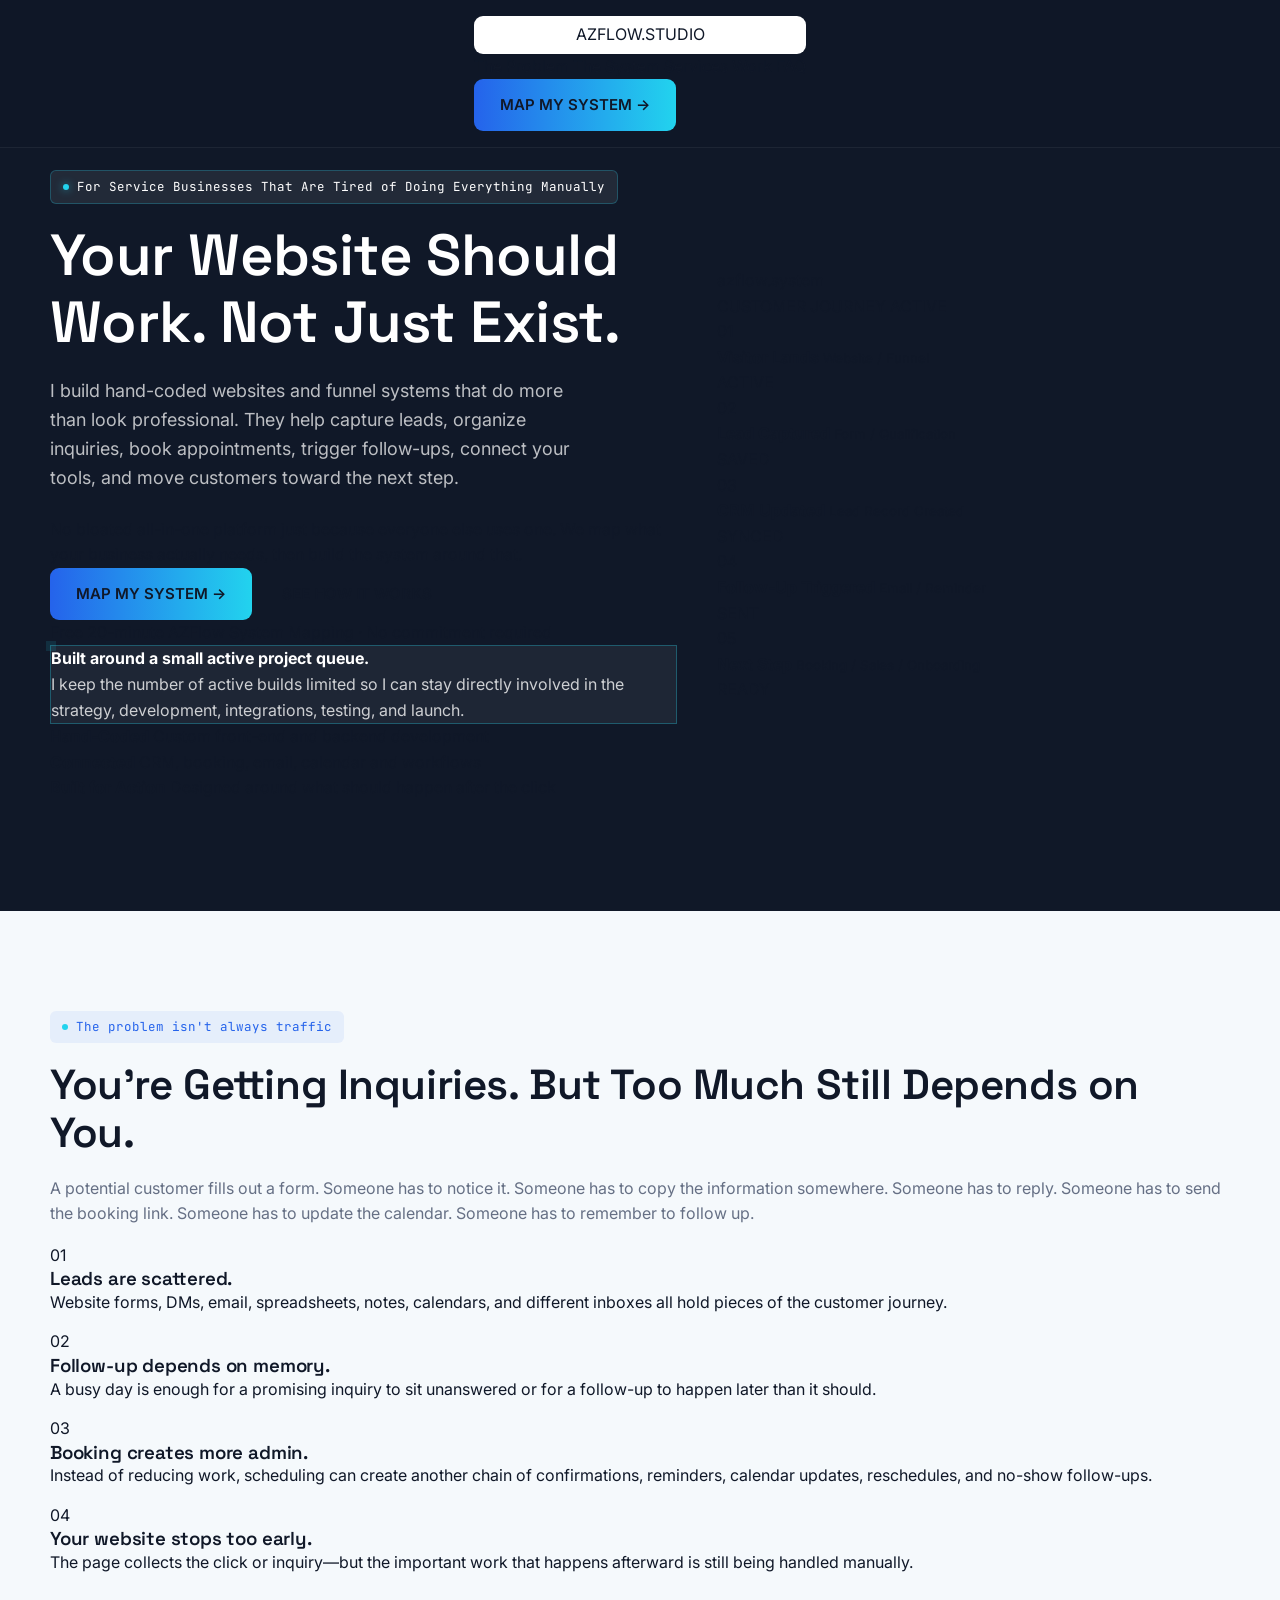
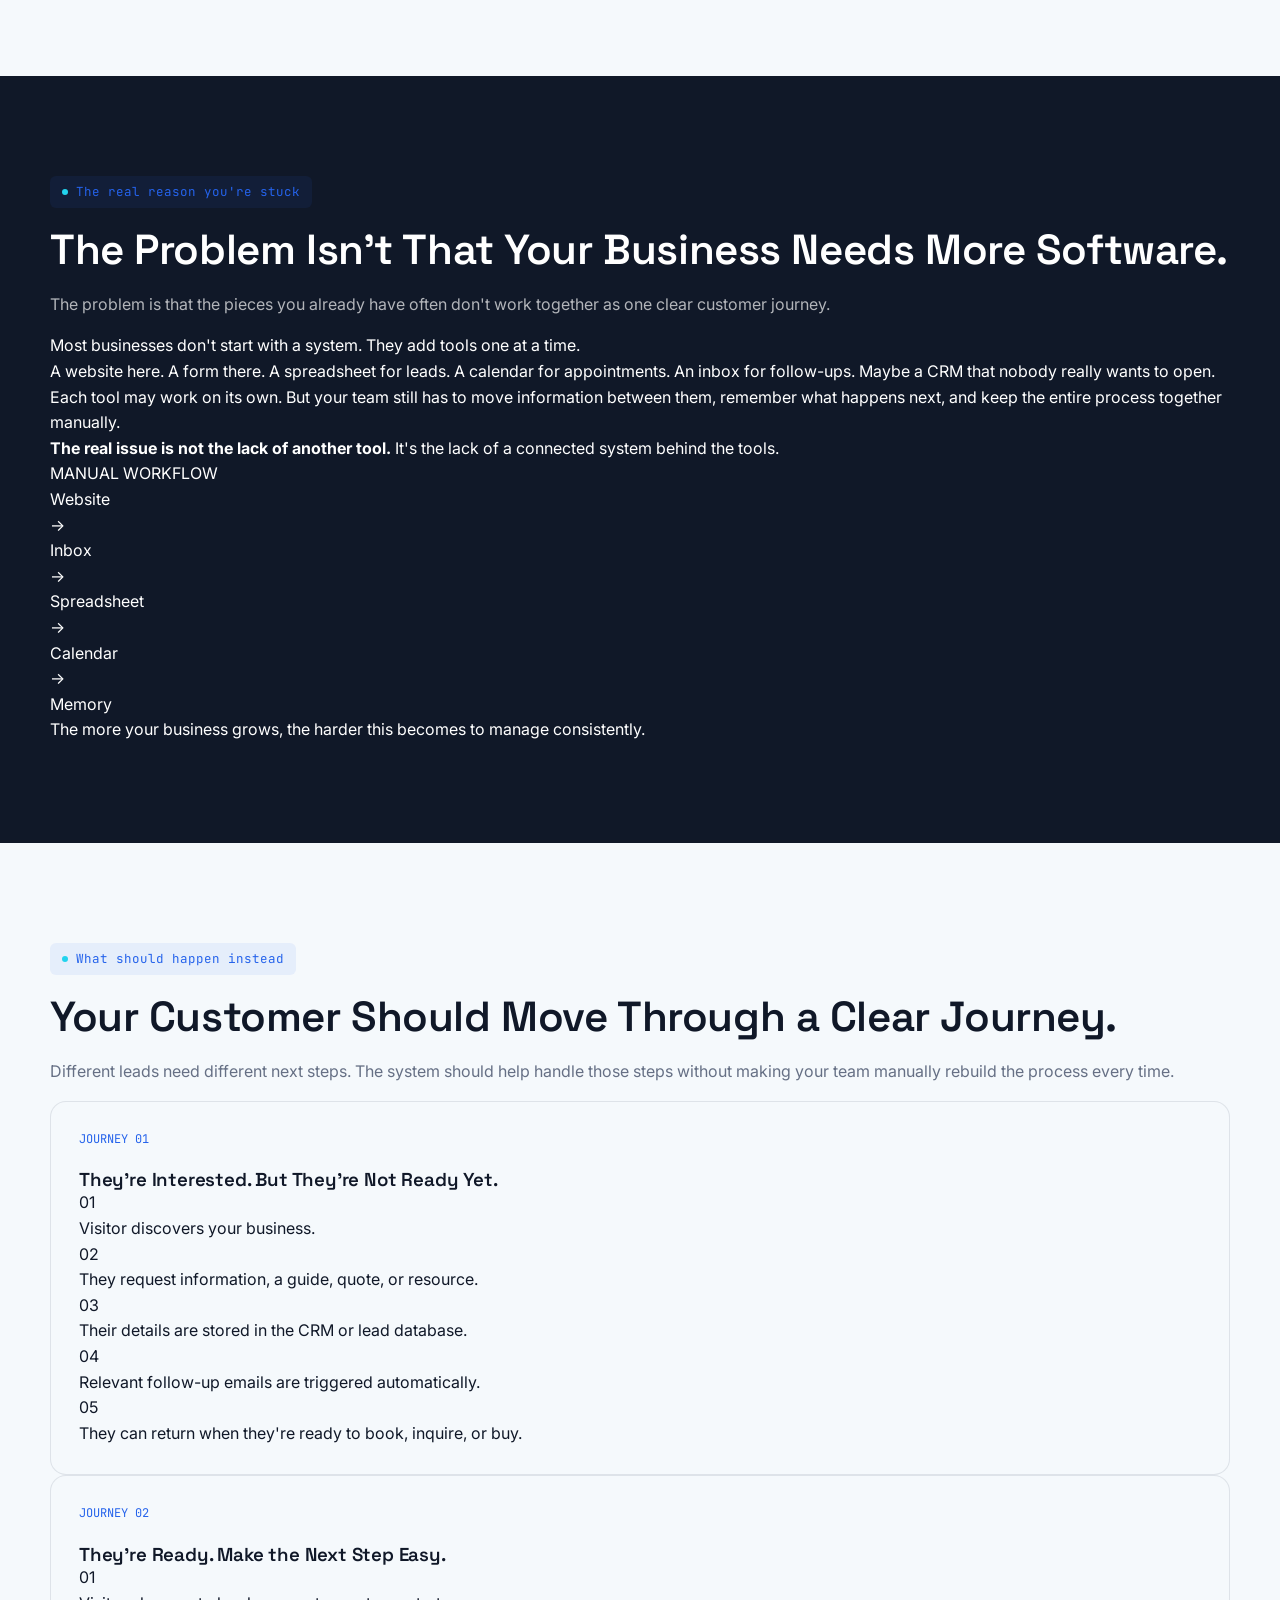
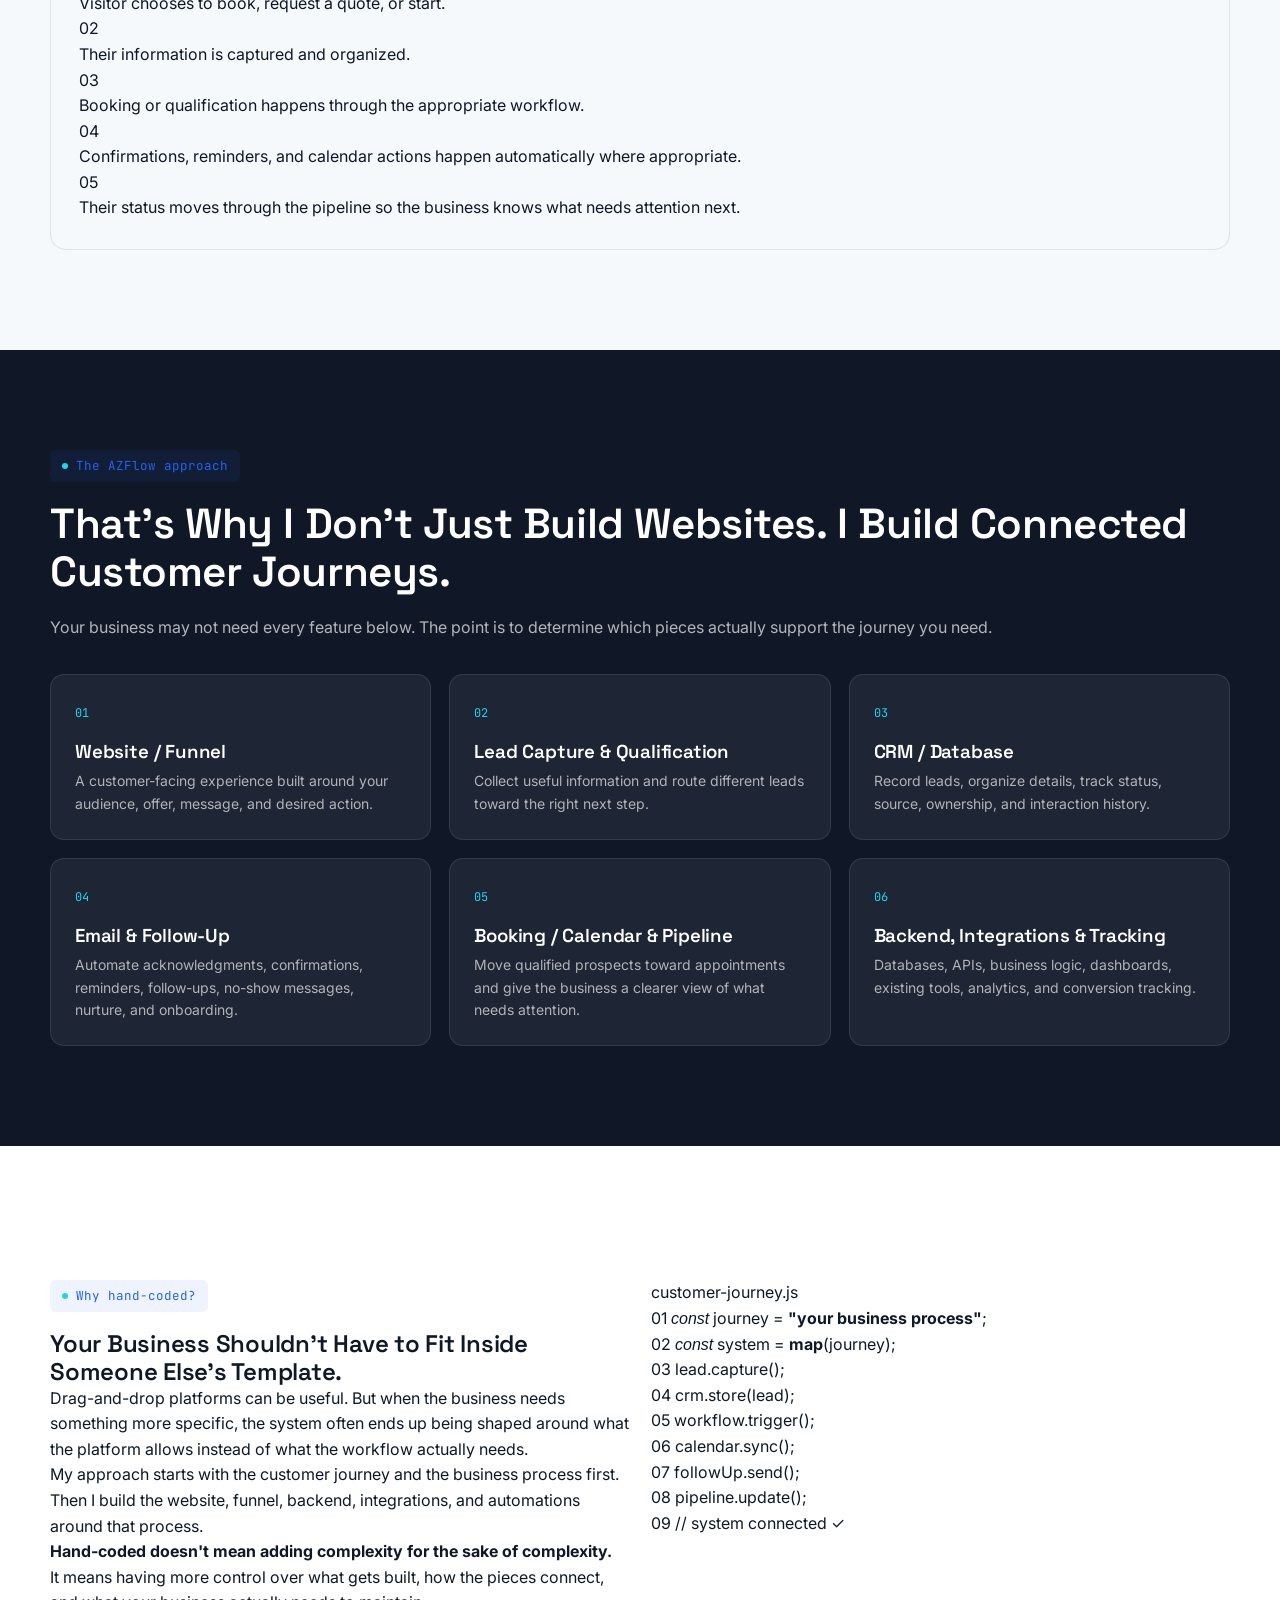
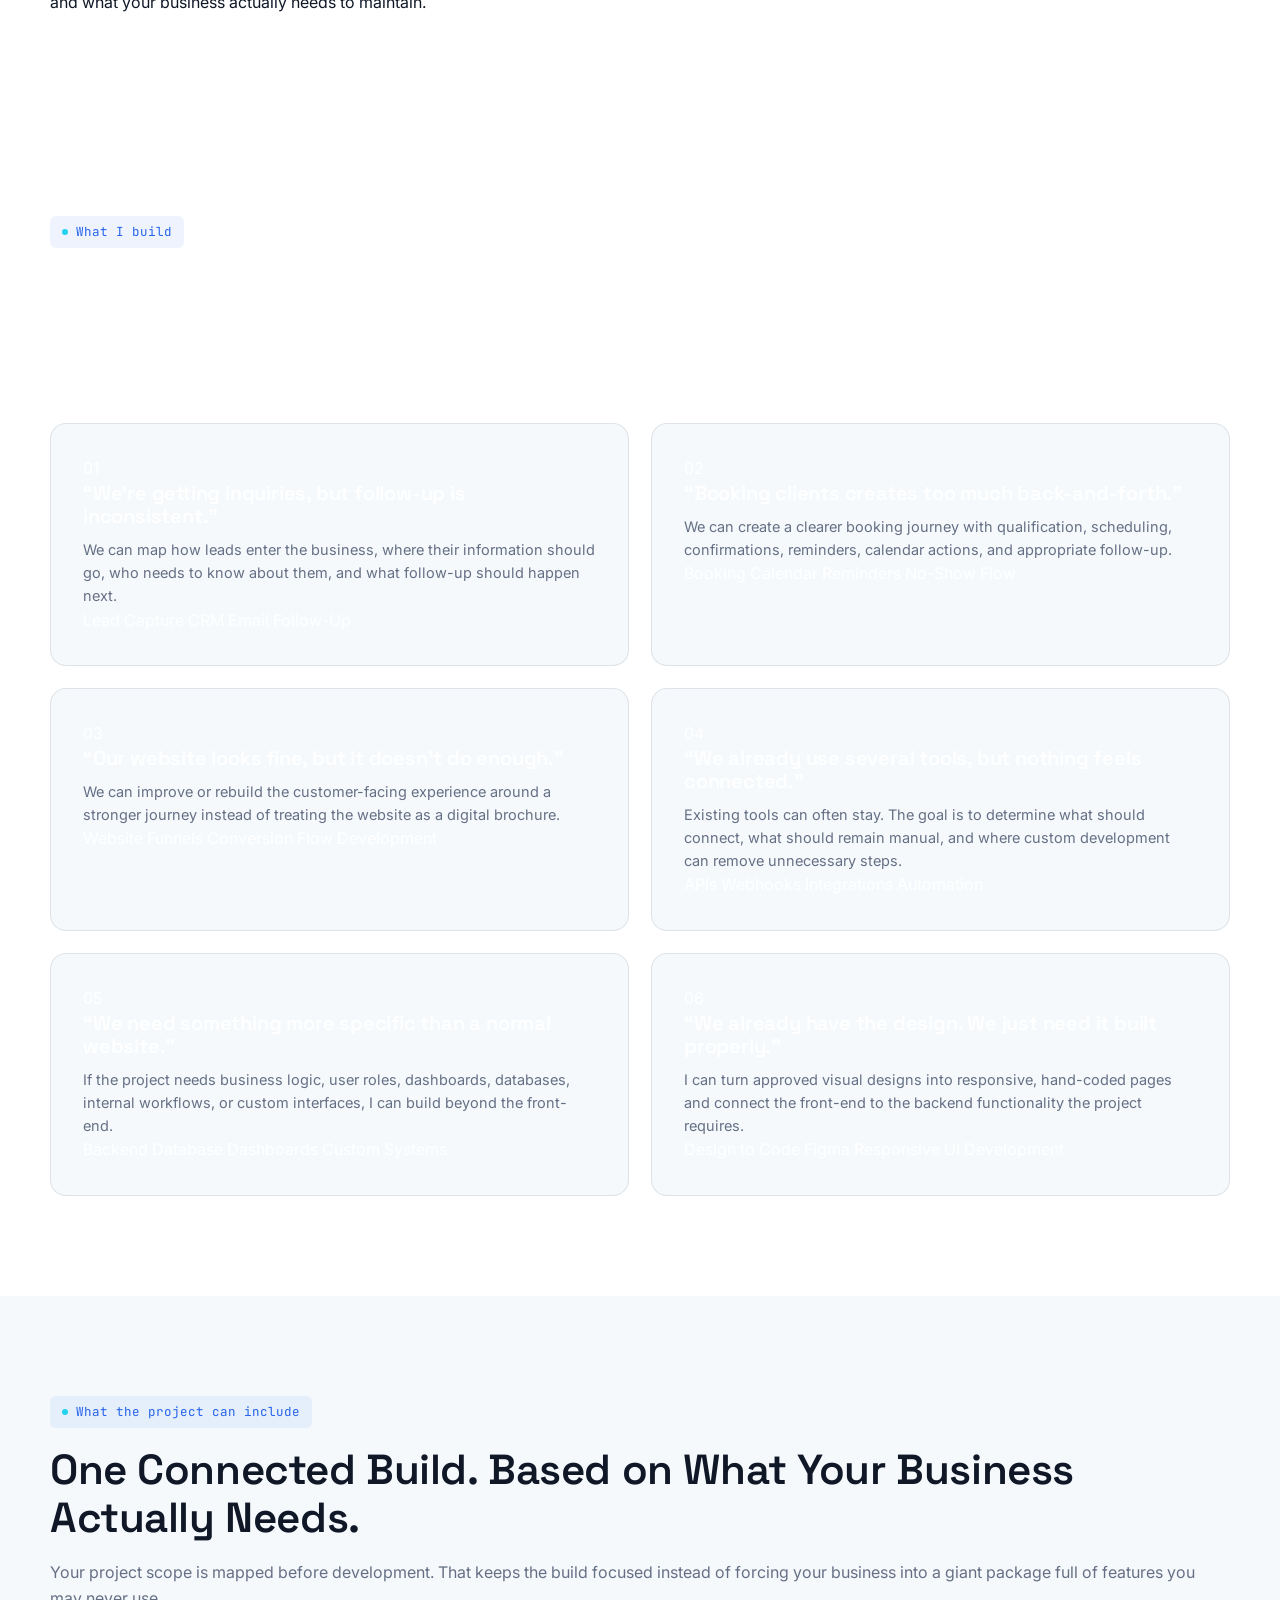
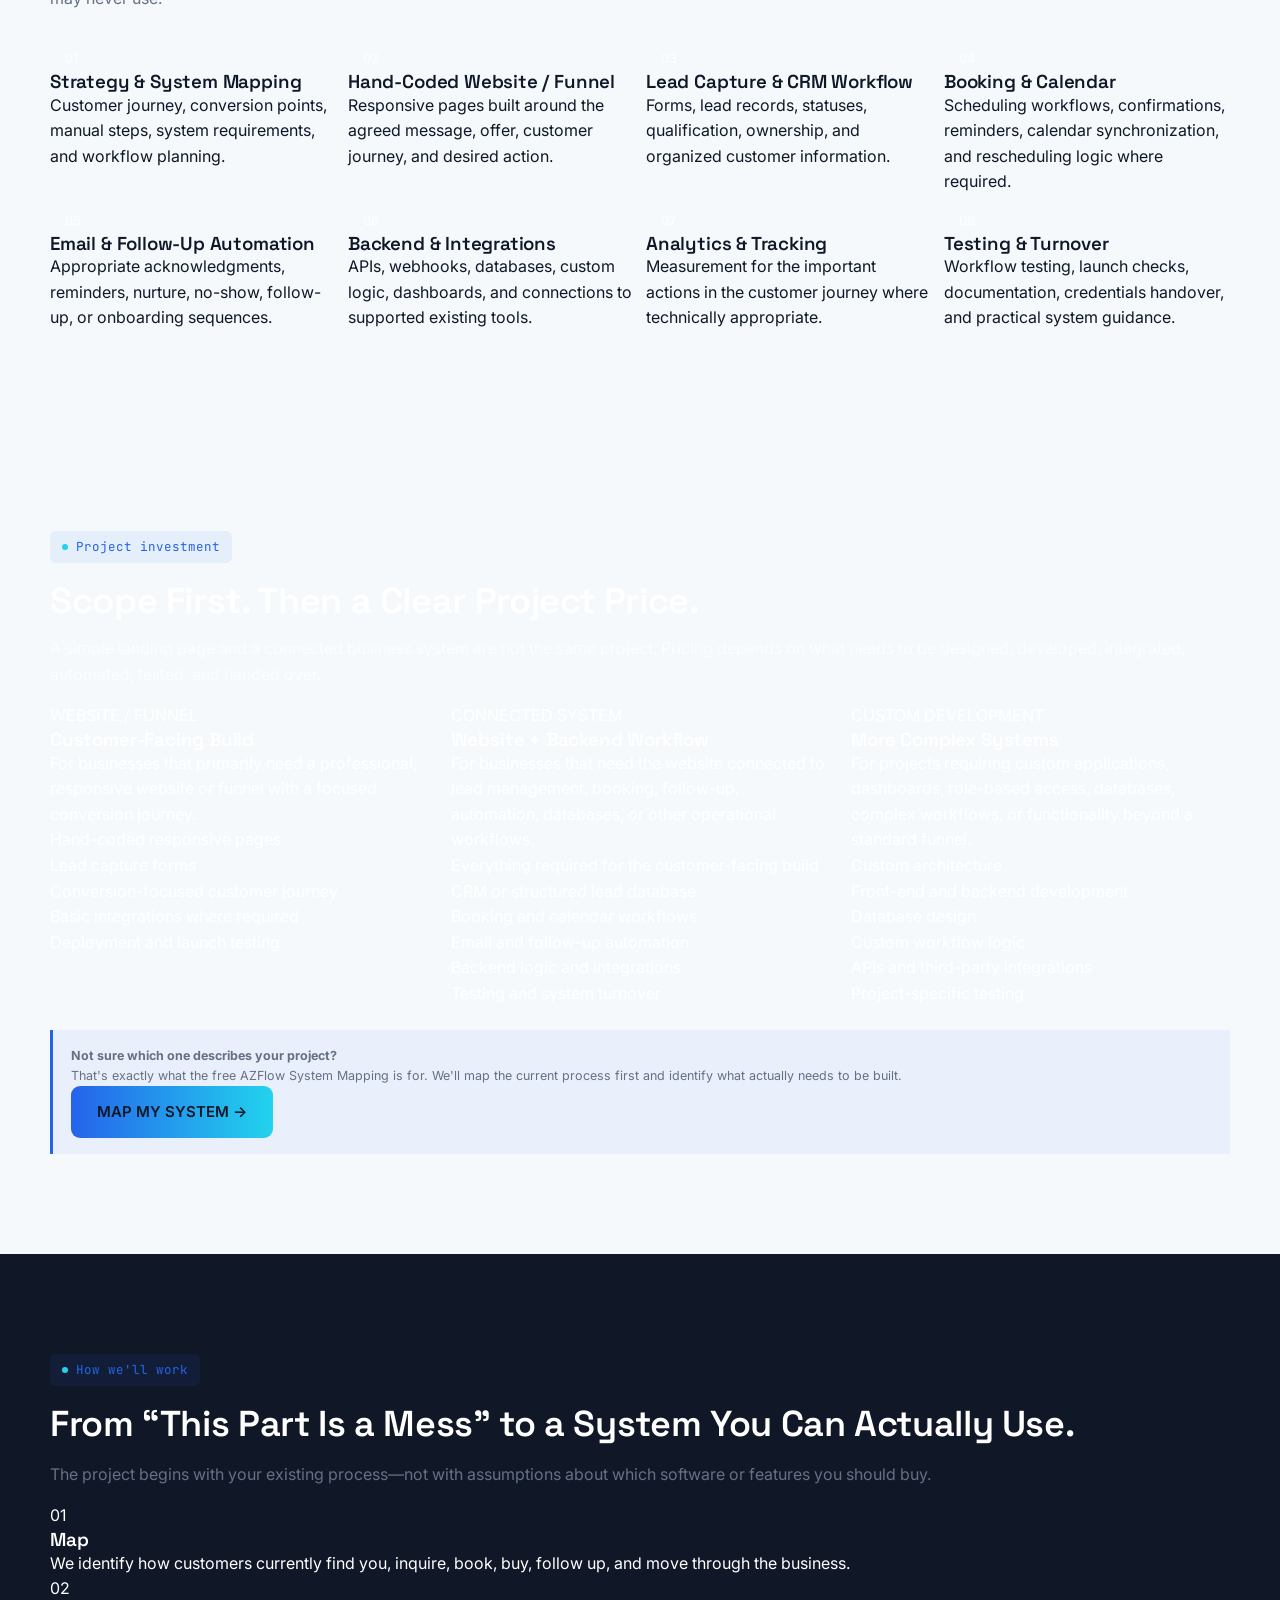
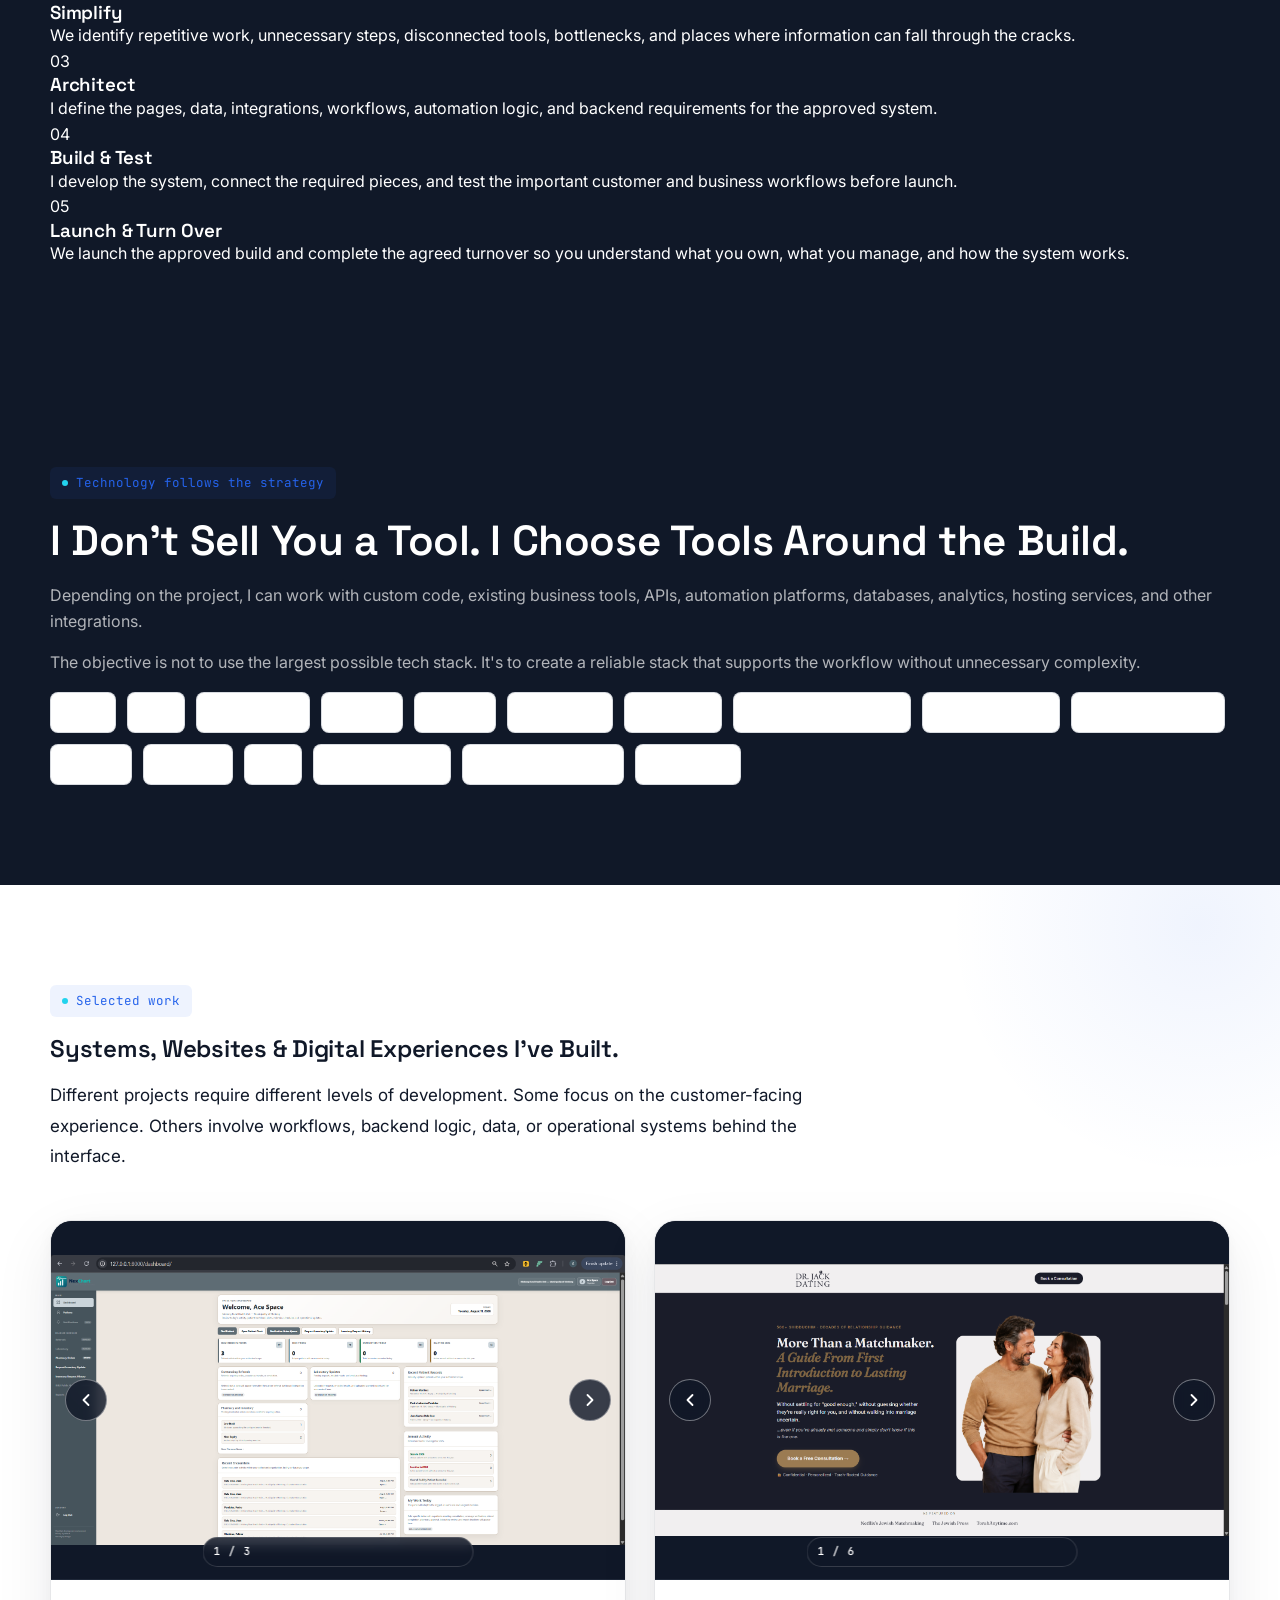
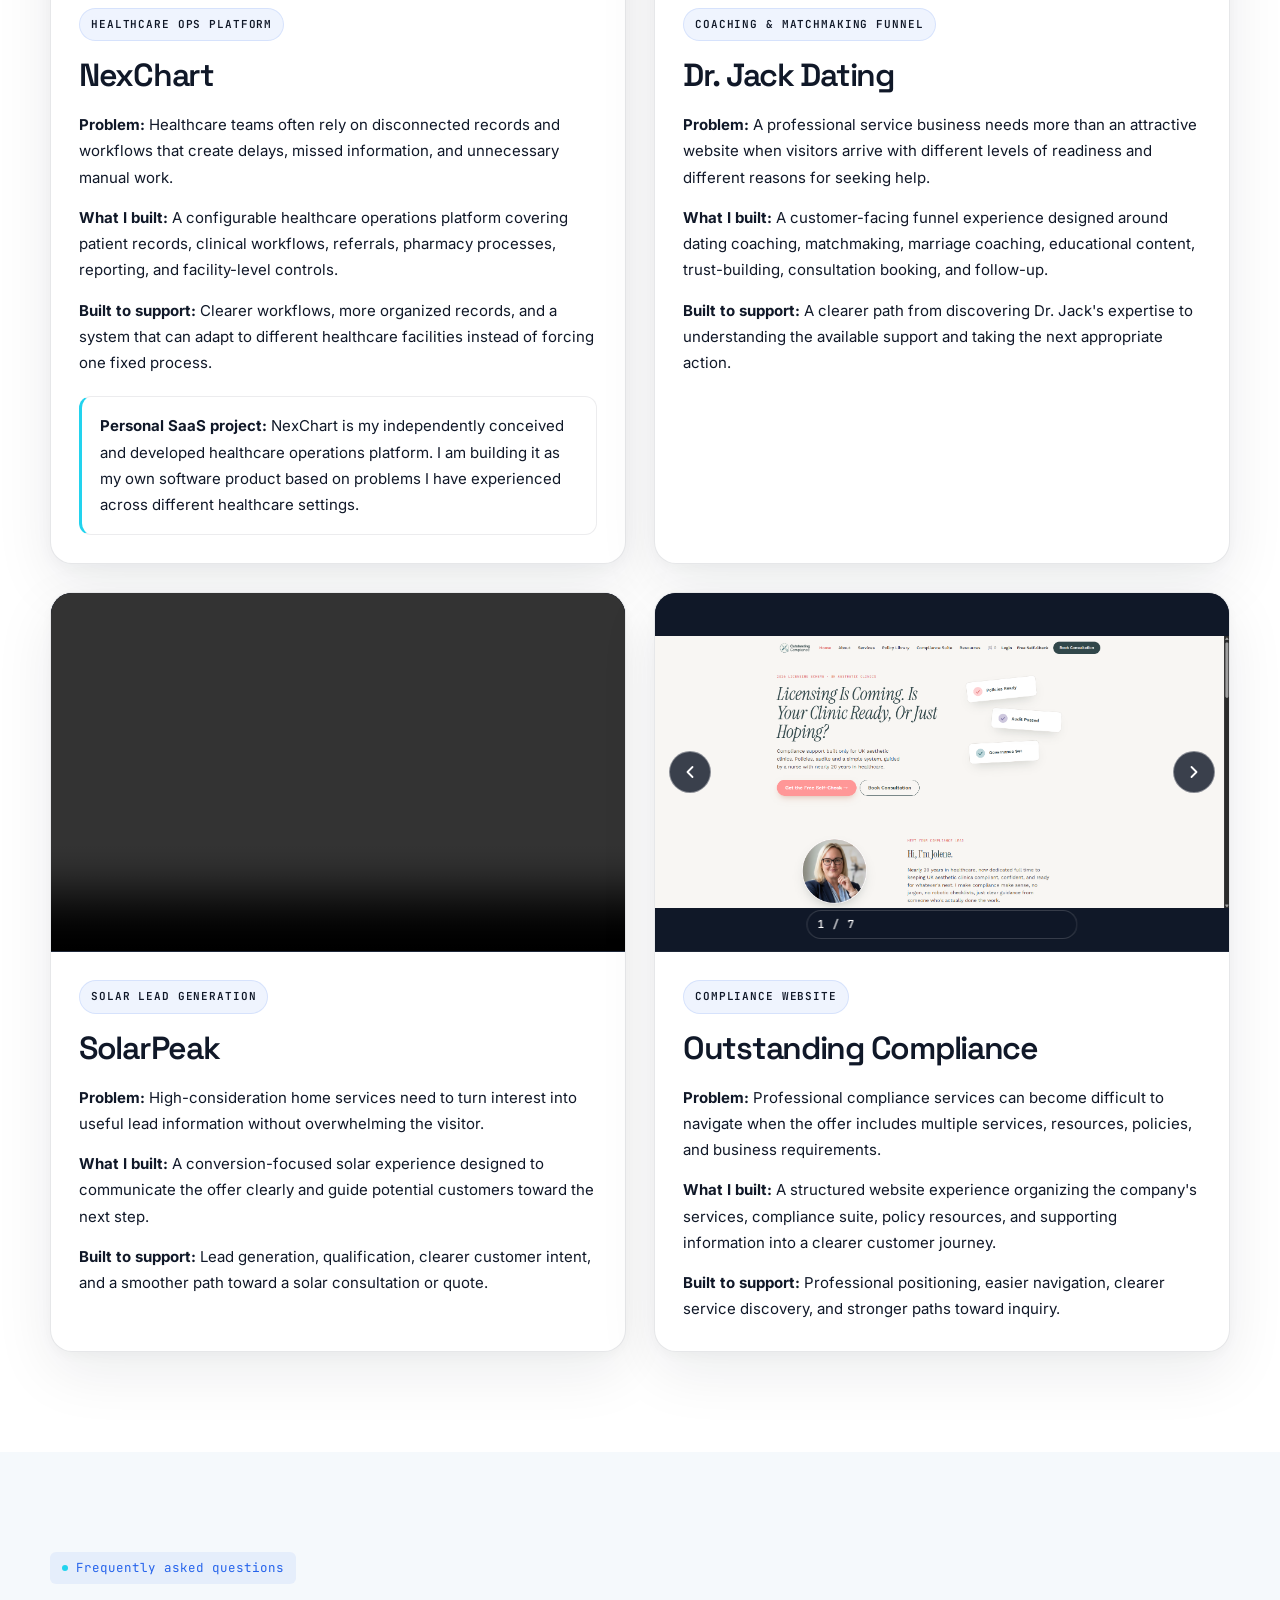
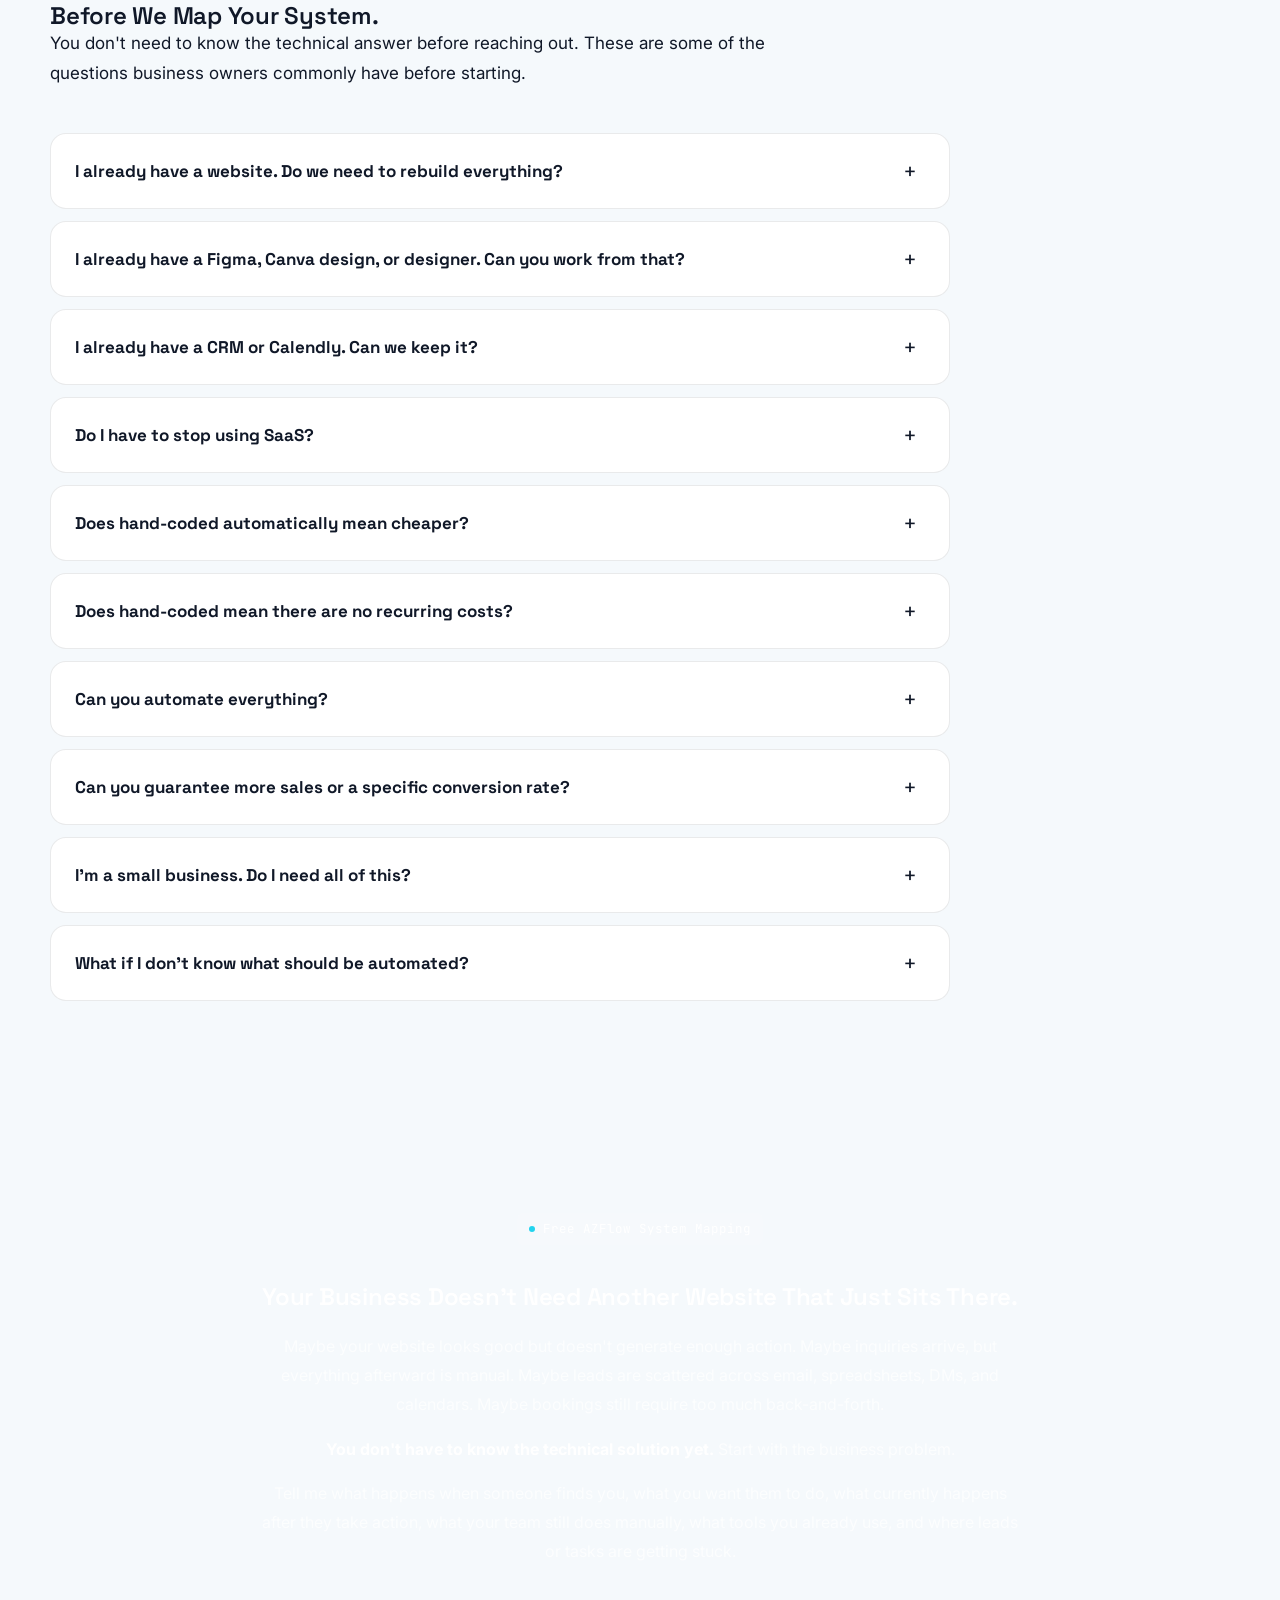
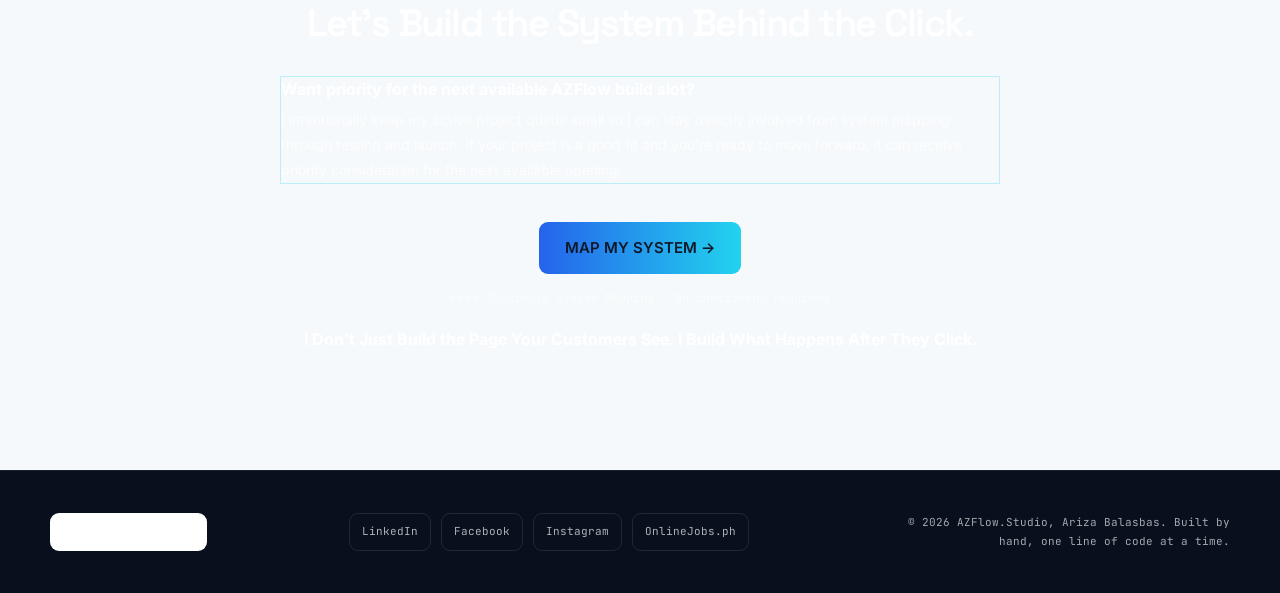
==== commit b6dad255: "Update AZFlow system mapping funnel" ====
--- a/index.html
+++ b/index.html
@@ -20,6 +20,7 @@
 />
 
 <style>
+
 :root{
   --midnight:#101828;
   --electric:#2563EB;
@@ -27,9 +28,11 @@
   --ice:#F5F9FC;
   --slate:#667085;
   --white:#FFFFFF;
+
   --font-display:'Space Grotesk',sans-serif;
   --font-body:'Inter',sans-serif;
   --font-mono:'JetBrains Mono',monospace;
+
   --maxw:1180px;
 }
 
@@ -92,22 +95,29 @@
   display:inline-flex;
   align-items:center;
   gap:8px;
+
   font-family:var(--font-mono);
   font-size:12.5px;
+
   color:var(--electric);
   background:rgba(37,99,235,.08);
+
   padding:6px 12px;
   border-radius:6px;
+
   margin-bottom:18px;
 }
 
 .eyebrow-tag::before{
   content:'';
+
   width:6px;
   height:6px;
+
   border-radius:50%;
   background:var(--cyan);
 }
+
 
 /* =========================================================
    PRELOADER
@@ -116,12 +126,19 @@
 #preloader{
   position:fixed;
   inset:0;
+
   z-index:9999;
+
   background:var(--midnight);
+
   display:flex;
   align-items:center;
   justify-content:center;
-  transition:opacity .7s ease,transform .7s ease;
+
+  transition:
+    opacity .7s ease,
+    transform .7s ease;
+
   perspective:900px;
 }
 
@@ -134,17 +151,30 @@
 .cube-stage{
   width:70px;
   height:70px;
+
   position:relative;
+
   transform-style:preserve-3d;
-  animation:cubeSpin 1.8s cubic-bezier(.6,.05,.3,.95) forwards;
+
+  animation:
+    cubeSpin 1.8s
+    cubic-bezier(.6,.05,.3,.95)
+    forwards;
 }
 
 .cube-face{
   position:absolute;
+
   width:70px;
   height:70px;
-  border:1.5px solid rgba(34,211,238,.55);
-  background:rgba(37,99,235,.12);
+
+  border:
+    1.5px solid
+    rgba(34,211,238,.55);
+
+  background:
+    rgba(37,99,235,.12);
+
   backdrop-filter:blur(2px);
 }
 
@@ -153,56 +183,86 @@
 }
 
 .cube-face.b{
-  transform:translateZ(-35px) rotateY(180deg);
+  transform:
+    translateZ(-35px)
+    rotateY(180deg);
 }
 
 .cube-face.r{
-  transform:rotateY(90deg) translateZ(35px);
+  transform:
+    rotateY(90deg)
+    translateZ(35px);
 }
 
 .cube-face.l{
-  transform:rotateY(-90deg) translateZ(35px);
+  transform:
+    rotateY(-90deg)
+    translateZ(35px);
 }
 
 .cube-face.t{
-  transform:rotateX(90deg) translateZ(35px);
+  transform:
+    rotateX(90deg)
+    translateZ(35px);
 }
 
 .cube-face.bo{
-  transform:rotateX(-90deg) translateZ(35px);
+  transform:
+    rotateX(-90deg)
+    translateZ(35px);
 }
 
 @keyframes cubeSpin{
+
   0%{
-    transform:rotateX(0) rotateY(0) scale(1);
+    transform:
+      rotateX(0)
+      rotateY(0)
+      scale(1);
+
     opacity:1;
   }
 
   65%{
-    transform:rotateX(320deg) rotateY(380deg) scale(1.15);
+    transform:
+      rotateX(320deg)
+      rotateY(380deg)
+      scale(1.15);
+
     opacity:1;
   }
 
   100%{
-    transform:rotateX(360deg) rotateY(720deg) scale(0);
+    transform:
+      rotateX(360deg)
+      rotateY(720deg)
+      scale(0);
+
     opacity:0;
   }
 }
 
 .preload-mark{
   position:absolute;
+
   font-family:var(--font-display);
   font-weight:700;
   font-size:15px;
   letter-spacing:.14em;
+
   color:var(--white);
+
   opacity:0;
   transform:scale(.85);
+
   display:flex;
   flex-direction:column;
   align-items:center;
   gap:16px;
-  animation:markIn .6s ease forwards;
+
+  animation:
+    markIn .6s ease forwards;
+
   animation-delay:1.15s;
 }
 
@@ -220,17 +280,31 @@
 .preload-bar{
   width:120px;
   height:2px;
-  background:rgba(255,255,255,.15);
+
+  background:
+    rgba(255,255,255,.15);
+
   border-radius:2px;
+
   overflow:hidden;
 }
 
 .preload-bar span{
   display:block;
+
   height:100%;
   width:0;
-  background:linear-gradient(90deg,var(--electric),var(--cyan));
-  animation:barFill 1.6s ease forwards;
+
+  background:
+    linear-gradient(
+      90deg,
+      var(--electric),
+      var(--cyan)
+    );
+
+  animation:
+    barFill 1.6s ease forwards;
+
   animation-delay:.2s;
 }
 
@@ -240,41 +314,84 @@
   }
 }
 
+
 /* =========================================================
    NAVIGATION
    ========================================================= */
 
 header{
   position:fixed;
+
   top:0;
   left:0;
   right:0;
+
   z-index:500;
-  background:rgba(16,24,40,.86);
+
+  background:
+    rgba(16,24,40,.86);
+
   backdrop-filter:blur(10px);
-  border-bottom:1px solid rgba(255,255,255,.06);
+
+  border-bottom:
+    1px solid
+    rgba(255,255,255,.06);
 }
 
 nav{
   max-width:var(--maxw);
+
   margin:0 auto;
+
   display:flex;
   align-items:center;
   justify-content:space-between;
+
   padding:16px 24px;
 }
+
+
+/*
+   ORIGINAL AZFLOW LOGO CONTAINER
+*/
 
 .logo{
   display:flex;
   align-items:center;
+  justify-content:center;
+
   background:var(--white);
+
   padding:6px 14px;
+
   border-radius:9px;
-  transition:transform .2s ease;
+
+  transition:
+    transform .2s ease;
+
+  flex-shrink:0;
 }
 
 .logo:hover{
   transform:translateY(-1px);
+}
+
+
+/*
+   Restored image-based AZFlow logo.
+   The actual image is embedded directly into the HTML
+   in the navigation section later in this same file.
+*/
+
+.logo-img{
+  display:block;
+
+  width:auto;
+  height:26px;
+
+  max-width:220px;
+
+  object-fit:contain;
 }
 
 .nav-links{
@@ -285,8 +402,12 @@
 
 .nav-links a{
   font-size:14.5px;
-  color:rgba(255,255,255,.75);
-  transition:color .2s ease;
+
+  color:
+    rgba(255,255,255,.75);
+
+  transition:
+    color .2s ease;
 }
 
 .nav-links a:hover{
@@ -296,42 +417,60 @@
 .nav-cta{
   background:var(--electric);
   color:var(--white);
+
   padding:10px 20px;
+
   border-radius:8px;
+
   font-size:14px;
   font-weight:500;
 }
 
 .burger{
   display:none;
+
   flex-direction:column;
+
   gap:5px;
+
   background:none;
   border:none;
+
   cursor:pointer;
+
   padding:6px;
 }
 
 .burger span{
   width:22px;
   height:2px;
+
   background:var(--white);
+
   border-radius:2px;
 }
 
 .mobile-panel{
   position:fixed;
+
   top:60px;
   left:0;
   right:0;
   bottom:0;
+
   background:var(--midnight);
+
   z-index:400;
+
   display:flex;
   flex-direction:column;
+
   padding:20px 24px;
+
   transform:translateX(100%);
-  transition:transform .3s;
+
+  transition:
+    transform .3s;
 }
 
 .mobile-panel.open{
@@ -340,10 +479,16 @@
 
 .mobile-panel a{
   padding:16px 0;
-  border-bottom:1px solid rgba(255,255,255,.08);
+
+  border-bottom:
+    1px solid
+    rgba(255,255,255,.08);
+
   color:var(--white);
+
   font-size:17px;
 }
+
 
 /* =========================================================
    BUTTONS
@@ -351,34 +496,47 @@
 
 .btn{
   padding:14px 26px;
+
   border-radius:9px;
+
   font-weight:600;
   font-size:15px;
+
   display:inline-flex;
   align-items:center;
   gap:8px;
+
   transition:
     transform .2s ease,
     box-shadow .2s ease,
     background .2s ease;
+
   cursor:pointer;
+
   border:none;
+
   font-family:var(--font-body);
 }
 
 .btn-primary{
-  background:linear-gradient(
-    90deg,
-    var(--electric),
-    var(--cyan)
-  );
+  background:
+    linear-gradient(
+      90deg,
+      var(--electric),
+      var(--cyan)
+    );
+
   color:var(--midnight);
 }
 
 .btn-primary:hover{
   transform:translateY(-2px);
-  box-shadow:0 10px 28px rgba(34,211,238,.28);
-}
+
+  box-shadow:
+    0 10px 28px
+    rgba(34,211,238,.28);
+}
+
 
 /* =========================================================
    HERO
@@ -386,48 +544,84 @@
 
 #hero{
   background:var(--midnight);
-  padding:170px 24px 110px;
+
+  padding:
+    170px 24px 110px;
+
   position:relative;
+
   overflow:hidden;
 }
 
 #hero .wrap{
   display:grid;
-  grid-template-columns:1.1fr .9fr;
+
+  grid-template-columns:
+    1.1fr .9fr;
+
   gap:40px;
+
   align-items:center;
 }
 
 #hero h1{
-  font-size:clamp(34px,4.6vw,58px);
+  font-size:
+    clamp(
+      34px,
+      4.6vw,
+      58px
+    );
+
   color:var(--white);
+
   margin-bottom:22px;
 }
 
 #hero p.lead{
   font-size:18px;
-  color:rgba(255,255,255,.72);
+
+  color:
+    rgba(255,255,255,.72);
+
   max-width:520px;
+
   margin-bottom:24px;
 }
 
-/* HERO VISIBILITY FIX */
+
+/* =========================================================
+   HERO VISIBILITY FIX
+   ========================================================= */
 
 #hero .eyebrow-tag{
   color:#FFFFFF !important;
-  background:rgba(255,255,255,.08) !important;
-  border:1px solid rgba(34,211,238,.25) !important;
+
+  background:
+    rgba(255,255,255,.08) !important;
+
+  border:
+    1px solid
+    rgba(34,211,238,.25) !important;
 }
 
 #hero .eyebrow-tag::before{
-  background:#22D3EE !important;
-  box-shadow:0 0 8px rgba(34,211,238,.65);
+  background:
+    #22D3EE !important;
+
+  box-shadow:
+    0 0 8px
+    rgba(34,211,238,.65);
 }
 
 #hero .priority-callout{
   color:#FFFFFF !important;
-  background:rgba(255,255,255,.06) !important;
-  border:1px solid rgba(34,211,238,.30) !important;
+
+  background:
+    rgba(255,255,255,.06) !important;
+
+  border:
+    1px solid
+    rgba(34,211,238,.30) !important;
 }
 
 #hero .priority-callout strong{
@@ -435,35 +629,56 @@
 }
 
 #hero .priority-callout p{
-  color:rgba(255,255,255,.78) !important;
+  color:
+    rgba(255,255,255,.78) !important;
 }
 
 #hero .priority-dot{
-  background:#22D3EE !important;
+  background:
+    #22D3EE !important;
+
   box-shadow:
-    0 0 0 5px rgba(34,211,238,.12),
-    0 0 14px rgba(34,211,238,.55) !important;
+    0 0 0 5px
+      rgba(34,211,238,.12),
+    0 0 14px
+      rgba(34,211,238,.55)
+      !important;
 }
 
 .hero-stats{
   display:grid;
-  grid-template-columns:repeat(3,minmax(0,1fr));
+
+  grid-template-columns:
+    repeat(
+      3,
+      minmax(0,1fr)
+    );
+
   gap:18px;
+
   width:100%;
+
   align-items:start;
 }
 
 .hero-stats .stat b{
   display:block;
-  font-family:var(--font-display);
+
+  font-family:
+    var(--font-display);
+
   font-size:22px;
+
   color:var(--white);
 }
 
 .hero-stats .stat span{
   font-size:13px;
-  color:rgba(255,255,255,.55);
-}
+
+  color:
+    rgba(255,255,255,.55);
+}
+
 
 /* =========================================================
    HERO 3D SYSTEM
@@ -471,124 +686,208 @@
 
 .azc-stage{
   perspective:1200px;
+
   display:flex;
+
   align-items:center;
   justify-content:center;
+
   height:410px;
+
   position:relative;
+
   overflow:hidden;
 }
 
 .azc-assembly{
   position:relative;
+
   width:340px;
   height:340px;
+
   transform-style:preserve-3d;
 }
 
 .azc-whole-funnel{
   position:absolute;
+
   inset:0;
+
   transform-style:preserve-3d;
-  transform-origin:50% 94%;
-  animation:azcConnectedOrbit 7s linear infinite;
+
+  transform-origin:
+    50% 94%;
+
+  animation:
+    azcConnectedOrbit
+    7s linear infinite;
+
   will-change:transform;
 }
 
 .azc-ring{
   position:absolute;
+
   left:50%;
-  border:2px solid rgba(34,211,238,.72);
+
+  border:
+    2px solid
+    rgba(34,211,238,.72);
+
   border-radius:50%;
-  transform:translateX(-50%) rotateX(74deg);
-  box-shadow:0 0 12px rgba(34,211,238,.13);
+
+  transform:
+    translateX(-50%)
+    rotateX(74deg);
+
+  box-shadow:
+    0 0 12px
+    rgba(34,211,238,.13);
 }
 
 .azc-r1{
   width:290px;
   height:290px;
+
   top:0;
 }
 
 .azc-r2{
   width:215px;
   height:215px;
+
   top:88px;
-  border-color:rgba(37,99,235,.82);
+
+  border-color:
+    rgba(37,99,235,.82);
 }
 
 .azc-r3{
   width:140px;
   height:140px;
+
   top:180px;
 }
 
 .azc-r4{
   width:72px;
   height:72px;
+
   top:286px;
-  border-color:rgba(255,255,255,.82);
+
+  border-color:
+    rgba(255,255,255,.82);
 }
 
 .azc-anchor{
   position:absolute;
+
   left:50%;
   top:321px;
+
   width:6px;
   height:6px;
+
   margin-left:-3px;
+
   border-radius:50%;
+
   background:#22d3ee;
-  box-shadow:0 0 12px rgba(34,211,238,.9);
+
+  box-shadow:
+    0 0 12px
+    rgba(34,211,238,.9);
+
   z-index:20;
 }
 
 .azc-particle{
   position:absolute;
+
   top:7px;
   left:50%;
+
   width:6px;
   height:6px;
+
   border-radius:50%;
+
   background:#22d3ee;
-  box-shadow:0 0 9px rgba(34,211,238,.8);
+
+  box-shadow:
+    0 0 9px
+    rgba(34,211,238,.8);
+
   opacity:0;
-  animation:azcFallToAnchor var(--dur) ease-in infinite;
-  animation-delay:var(--delay);
+
+  animation:
+    azcFallToAnchor
+    var(--dur)
+    ease-in
+    infinite;
+
+  animation-delay:
+    var(--delay);
 }
 
 .azc-particle.electric{
   background:#2563eb;
-  box-shadow:0 0 9px rgba(37,99,235,.8);
+
+  box-shadow:
+    0 0 9px
+    rgba(37,99,235,.8);
 }
 
 @keyframes azcConnectedOrbit{
+
   0%{
-    transform:rotateY(0) rotateZ(-5deg) rotateX(2deg);
+    transform:
+      rotateY(0)
+      rotateZ(-5deg)
+      rotateX(2deg);
   }
 
   25%{
-    transform:rotateY(90deg) rotateZ(0) rotateX(-1deg);
+    transform:
+      rotateY(90deg)
+      rotateZ(0)
+      rotateX(-1deg);
   }
 
   50%{
-    transform:rotateY(180deg) rotateZ(5deg) rotateX(2deg);
+    transform:
+      rotateY(180deg)
+      rotateZ(5deg)
+      rotateX(2deg);
   }
 
   75%{
-    transform:rotateY(270deg) rotateZ(0) rotateX(-1deg);
+    transform:
+      rotateY(270deg)
+      rotateZ(0)
+      rotateX(-1deg);
   }
 
   100%{
-    transform:rotateY(360deg) rotateZ(-5deg) rotateX(2deg);
+    transform:
+      rotateY(360deg)
+      rotateZ(-5deg)
+      rotateX(2deg);
   }
 }
 
 @keyframes azcFallToAnchor{
+
   0%{
     top:7px;
-    left:calc(50% + var(--start));
+
+    left:
+      calc(
+        50% + var(--start)
+      );
+
     opacity:0;
+
     transform:scale(.8);
   }
 
@@ -598,25 +897,41 @@
 
   48%{
     top:150px;
-    left:calc(50% + var(--mid));
+
+    left:
+      calc(
+        50% + var(--mid)
+      );
+
     opacity:1;
+
     transform:scale(.72);
   }
 
   76%{
     top:247px;
-    left:calc(50% + var(--near));
+
+    left:
+      calc(
+        50% + var(--near)
+      );
+
     opacity:1;
+
     transform:scale(.52);
   }
 
   100%{
     top:320px;
+
     left:50%;
+
     opacity:0;
+
     transform:scale(.3);
   }
 }
+
 
 /* =========================================================
    SALES SECTIONS
@@ -637,30 +952,51 @@
 
 .pain-card{
   padding:22px;
-  border:1px solid rgba(102,112,133,.16);
+
+  border:
+    1px solid
+    rgba(102,112,133,.16);
+
   border-radius:14px;
+
   background:var(--ice);
 }
 
 .sales-head h2,
 .section-head h2{
-  font-size:clamp(28px,3.5vw,42px);
+  font-size:
+    clamp(
+      28px,
+      3.5vw,
+      42px
+    );
+
   margin-bottom:18px;
 }
 
 .sales-head p,
 .section-head p{
   color:var(--slate);
+
   font-size:16px;
+
   margin-bottom:16px;
 }
 
 .sales-close{
   margin-top:34px;
+
   padding:26px;
-  border-left:3px solid var(--electric);
-  background:rgba(37,99,235,.06);
-  border-radius:0 14px 14px 0;
+
+  border-left:
+    3px solid
+    var(--electric);
+
+  background:
+    rgba(37,99,235,.06);
+
+  border-radius:
+    0 14px 14px 0;
 }
 
 .sales-close strong{
@@ -668,12 +1004,15 @@
 }
 
 .sales-close p{
-  margin:10px 0 18px;
+  margin:
+    10px 0 18px;
+
   color:var(--slate);
 }
 
 .sales-dark{
   background:var(--midnight);
+
   color:var(--white);
 }
 
@@ -684,33 +1023,49 @@
 
 .sales-dark .sales-head p,
 .sales-dark .sales-close p{
-  color:rgba(255,255,255,.68);
+  color:
+    rgba(255,255,255,.68);
 }
 
 .sales-dark .sales-close{
-  background:rgba(255,255,255,.05);
-  border-left-color:var(--cyan);
+  background:
+    rgba(255,255,255,.05);
+
+  border-left-color:
+    var(--cyan);
 }
 
 .manual-flow{
   display:flex;
+
   flex-wrap:wrap;
+
   align-items:center;
+
   gap:12px;
+
   margin-top:36px;
 }
 
 .manual-flow div{
   padding:11px 14px;
-  border:1px solid rgba(34,211,238,.24);
+
+  border:
+    1px solid
+    rgba(34,211,238,.24);
+
   border-radius:8px;
-  font-family:var(--font-mono);
+
+  font-family:
+    var(--font-mono);
+
   font-size:11px;
 }
 
 .manual-flow span{
   color:var(--cyan);
 }
+
 
 /* =========================================================
    JOURNEY
@@ -722,42 +1077,64 @@
 
 .journey-compare{
   display:grid;
-  grid-template-columns:1fr 1fr;
+
+  grid-template-columns:
+    1fr 1fr;
+
   gap:22px;
+
   margin-top:34px;
 }
 
 .journey-card{
   padding:28px;
+
   border-radius:16px;
+
   background:var(--ice);
-  border:1px solid rgba(102,112,133,.16);
+
+  border:
+    1px solid
+    rgba(102,112,133,.16);
 }
 
 .journey-card.connected{
-  border-color:rgba(37,99,235,.3);
+  border-color:
+    rgba(37,99,235,.3);
 }
 
 .journey-label{
   display:block;
-  font-family:var(--font-mono);
+
+  font-family:
+    var(--font-mono);
+
   font-size:12px;
+
   color:var(--electric);
+
   margin-bottom:20px;
 }
 
 .journey-chain{
   display:flex;
+
   flex-wrap:wrap;
+
   gap:8px;
+
   align-items:center;
+
   margin-bottom:20px;
 }
 
 .journey-chain span{
   padding:8px 10px;
+
   border-radius:7px;
+
   background:var(--white);
+
   font-size:12px;
 }
 
@@ -767,32 +1144,49 @@
 
 .system-grid{
   display:grid;
-  grid-template-columns:repeat(3,1fr);
+
+  grid-template-columns:
+    repeat(3,1fr);
+
   gap:18px;
+
   margin-top:34px;
 }
 
 .system-grid article{
   padding:24px;
+
   border-radius:14px;
-  background:rgba(255,255,255,.06);
-  border:1px solid rgba(255,255,255,.1);
+
+  background:
+    rgba(255,255,255,.06);
+
+  border:
+    1px solid
+    rgba(255,255,255,.1);
 }
 
 .system-grid article>span{
-  font-family:var(--font-mono);
+  font-family:
+    var(--font-mono);
+
   font-size:12px;
+
   color:var(--cyan);
 }
 
 .system-grid h3{
-  margin:16px 0 8px;
+  margin:
+    16px 0 8px;
 }
 
 .system-grid p{
   font-size:14px;
-  color:rgba(255,255,255,.65);
-}
+
+  color:
+    rgba(255,255,255,.65);
+}
+
 
 /* =========================================================
    HAND-CODED SECTION
@@ -804,16 +1198,25 @@
 
 .handcoded-grid{
   display:grid;
-  grid-template-columns:1fr 1fr;
+
+  grid-template-columns:
+    1fr 1fr;
+
   gap:22px;
+
   margin-top:34px;
 }
 
 .hc-card{
   padding:28px;
+
   border-radius:16px;
+
   background:var(--ice);
-  border:1px solid rgba(102,112,133,.16);
+
+  border:
+    1px solid
+    rgba(102,112,133,.16);
 }
 
 .hc-card h3{
@@ -823,6 +1226,7 @@
 .hc-card p{
   color:var(--slate);
 }
+
 
 /* =========================================================
    SERVICES
@@ -834,17 +1238,28 @@
 
 .services-grid{
   display:grid;
-  grid-template-columns:repeat(2,1fr);
+
+  grid-template-columns:
+    repeat(2,1fr);
+
   gap:22px;
+
   margin-top:40px;
 }
 
 .service-card{
   background:var(--ice);
-  border:1px solid rgba(102,112,133,.16);
+
+  border:
+    1px solid
+    rgba(102,112,133,.16);
+
   border-radius:16px;
+
   padding:32px;
+
   transform-style:preserve-3d;
+
   transition:
     transform .12s ease,
     box-shadow .3s ease,
@@ -852,52 +1267,77 @@
 }
 
 .service-card:hover{
-  box-shadow:0 22px 40px -20px rgba(16,24,40,.25);
-  border-color:rgba(37,99,235,.3);
+  box-shadow:
+    0 22px 40px -20px
+    rgba(16,24,40,.25);
+
+  border-color:
+    rgba(37,99,235,.3);
 }
 
 .service-num{
-  font-family:var(--font-mono);
+  font-family:
+    var(--font-mono);
+
   color:var(--electric);
+
   font-size:13px;
+
   margin-bottom:16px;
+
   display:block;
 }
 
 .service-card h3{
   font-size:20px;
+
   margin-bottom:10px;
 }
 
 .service-card>p{
   color:var(--slate);
+
   font-size:14.5px;
 }
 
 .section-cta{
   text-align:center;
+
   margin-top:36px;
 }
 
 .section-cta p{
   margin-bottom:16px;
+
   color:var(--slate);
 }
 
 .deliverables-grid{
   display:grid;
-  grid-template-columns:repeat(4,1fr);
+
+  grid-template-columns:
+    repeat(4,1fr);
+
   gap:12px;
+
   margin-top:34px;
 }
 
 .deliverables-grid span{
   padding:14px;
-  border:1px solid rgba(255,255,255,.12);
+
+  border:
+    1px solid
+    rgba(255,255,255,.12);
+
   border-radius:9px;
+
   font-size:13px;
-  color:rgba(255,255,255,.8);
-}
+
+  color:
+    rgba(255,255,255,.8);
+}
+
 
 /* =========================================================
    PRICING
@@ -909,125 +1349,191 @@
 
 #pricing .head{
   max-width:720px;
+
   margin-bottom:48px;
 }
 
 #pricing h2{
-  font-size:clamp(26px,3vw,36px);
+  font-size:
+    clamp(
+      26px,
+      3vw,
+      36px
+    );
+
   margin-bottom:14px;
 }
 
 #pricing .head p{
   color:var(--slate);
+
   font-size:16.5px;
 }
 
 .pricing-grid{
   display:grid;
-  grid-template-columns:repeat(3,1fr);
+
+  grid-template-columns:
+    repeat(3,1fr);
+
   gap:22px;
 }
 
 .price-card{
   position:relative;
+
   display:flex;
   flex-direction:column;
+
   background:var(--white);
-  border:1px solid rgba(102,112,133,.18);
+
+  border:
+    1px solid
+    rgba(102,112,133,.18);
+
   border-radius:16px;
+
   padding:30px;
 }
 
 .price-card.featured{
-  border-color:rgba(37,99,235,.48);
+  border-color:
+    rgba(37,99,235,.48);
 }
 
 .price-badge{
   position:absolute;
+
   top:16px;
   right:16px;
-  font-family:var(--font-mono);
+
+  font-family:
+    var(--font-mono);
+
   font-size:10.5px;
   font-weight:700;
+
   color:var(--electric);
-  background:rgba(37,99,235,.08);
+
+  background:
+    rgba(37,99,235,.08);
+
   padding:6px 9px;
+
   border-radius:999px;
 }
 
 .price-card h3{
   font-size:20px;
+
   margin-bottom:16px;
+
   padding-right:74px;
 }
 
 .price-label{
-  font-family:var(--font-mono);
+  font-family:
+    var(--font-mono);
+
   font-size:11.5px;
+
   color:var(--slate);
+
   text-transform:uppercase;
 }
 
 .price-main{
   font-size:30px;
+
   font-weight:800;
+
   color:var(--midnight);
 }
 
 .price-currencies{
-  font-family:var(--font-mono);
+  font-family:
+    var(--font-mono);
+
   font-size:12.5px;
+
   color:var(--electric);
-  margin:8px 0 18px;
+
+  margin:
+    8px 0 18px;
 }
 
 .price-desc{
   color:var(--slate);
+
   font-size:14.5px;
+
   margin-bottom:20px;
 }
 
 .price-features{
   display:flex;
+
   flex-direction:column;
+
   gap:9px;
+
   margin-bottom:26px;
 }
 
 .price-features li{
   font-size:13.5px;
+
   padding-left:20px;
+
   position:relative;
 }
 
 .price-features li::before{
   content:'✓';
+
   position:absolute;
+
   left:0;
+
   color:var(--electric);
+
   font-weight:800;
 }
 
 .pricing-note{
   margin-top:24px;
+
   padding:16px 18px;
-  border-left:3px solid var(--electric);
-  background:rgba(37,99,235,.06);
+
+  border-left:
+    3px solid
+    var(--electric);
+
+  background:
+    rgba(37,99,235,.06);
+
   color:var(--slate);
+
   font-size:12.5px;
 }
 
 .pricing-cta{
   text-align:center;
+
   margin-top:30px;
 }
 
 .mapping-note{
   max-width:720px;
-  margin:0 auto 16px;
+
+  margin:
+    0 auto 16px;
+
   color:var(--slate);
+
   font-size:14px;
 }
+
 
 /* =========================================================
    PROCESS
@@ -1035,62 +1541,97 @@
 
 #process{
   background:var(--midnight);
+
   color:var(--white);
 }
 
 #process h2{
-  font-size:clamp(26px,3vw,36px);
+  font-size:
+    clamp(
+      26px,
+      3vw,
+      36px
+    );
+
   margin-bottom:16px;
 }
 
 .timeline{
   display:grid;
-  grid-template-columns:repeat(5,1fr);
+
+  grid-template-columns:
+    repeat(5,1fr);
+
   gap:0;
+
   position:relative;
 }
 
 .timeline::before{
   content:'';
+
   position:absolute;
+
   top:17px;
   left:0;
   right:0;
+
   height:1px;
-  background:rgba(255,255,255,.14);
+
+  background:
+    rgba(255,255,255,.14);
 }
 
 .tl-step{
   position:relative;
+
   padding-right:18px;
 }
 
 .tl-dot{
   width:34px;
   height:34px;
+
   border-radius:50%;
+
   background:var(--midnight);
-  border:1.5px solid var(--cyan);
+
+  border:
+    1.5px solid
+    var(--cyan);
+
   display:flex;
+
   align-items:center;
   justify-content:center;
-  font-family:var(--font-mono);
+
+  font-family:
+    var(--font-mono);
+
   font-size:13px;
+
   color:var(--cyan);
+
   margin-bottom:20px;
+
   position:relative;
+
   z-index:2;
 }
 
 .tl-step h3{
   font-size:16px;
+
   margin-bottom:8px;
 }
 
 .tl-step p{
   font-size:13.5px;
-  color:rgba(255,255,255,.55);
-}
+
+  color:
+    rgba(255,255,255,.55);
+}
+
 
 /* =========================================================
    TOOLS
@@ -1101,87 +1642,215 @@
 }
 
 #tools h2{
-  font-size:clamp(24px,2.8vw,30px);
+  font-size:
+    clamp(
+      24px,
+      2.8vw,
+      30px
+    );
+
   margin-bottom:10px;
 }
 
 #tools p.sub{
   color:var(--slate);
+
   margin-bottom:32px;
+
   max-width:560px;
 }
 
 .tool-pills{
   display:flex;
+
   flex-wrap:wrap;
+
   gap:11px;
 }
 
 .tool-pills span{
-  font-family:var(--font-mono);
+  font-family:
+    var(--font-mono);
+
   font-size:13px;
+
   background:var(--white);
-  border:1px solid rgba(102,112,133,.25);
+
+  border:
+    1px solid
+    rgba(102,112,133,.25);
+
   padding:9px 16px;
+
   border-radius:8px;
 }
+
 /* =========================================================
    PORTFOLIO / WORK
-   ========================================================= */
+========================================================= */
 
 #work{
   background:var(--white);
-}
-
-#work .head{
-  max-width:700px;
-  margin-bottom:50px;
-}
-
-#work h2{
-  font-size:clamp(26px,3vw,36px);
-  margin-bottom:14px;
-}
-
-#work .head p{
-  color:var(--slate);
+  position:relative;
+  overflow:hidden;
+}
+
+#work::before{
+  content:"";
+  position:absolute;
+  width:520px;
+  height:520px;
+  border-radius:50%;
+  background:radial-gradient(
+    circle,
+    rgba(37,99,235,.07),
+    transparent 68%
+  );
+  top:-220px;
+  right:-180px;
+  pointer-events:none;
+}
+
+.work-intro{
+  max-width:760px;
+  margin-bottom:48px;
+}
+
+.work-intro h2{
+  margin-bottom:18px;
+}
+
+.work-intro p{
+  color:var(--muted);
+  font-size:17px;
+  line-height:1.8;
 }
 
 .work-grid{
   display:grid;
-  grid-template-columns:repeat(2,1fr);
-  gap:26px;
+  grid-template-columns:repeat(2,minmax(0,1fr));
+  gap:28px;
 }
 
 .work-card{
-  border:1px solid rgba(102,112,133,.16);
-  border-radius:16px;
-  overflow:hidden;
-  background:var(--ice);
-  transform-style:preserve-3d;
-}
-
-.work-thumb{
-  aspect-ratio:16/10;
-  background:linear-gradient(
-    150deg,
-    rgba(37,99,235,.12),
-    rgba(34,211,238,.12)
-  );
   position:relative;
   overflow:hidden;
+  border-radius:22px;
+  background:var(--white);
+  border:1px solid rgba(16,24,40,.10);
+  box-shadow:
+    0 20px 60px rgba(16,24,40,.08),
+    0 4px 16px rgba(16,24,40,.04);
+  transform-style:preserve-3d;
+  transition:
+    border-color .3s ease,
+    box-shadow .3s ease;
+}
+
+.work-card:hover{
+  border-color:rgba(37,99,235,.25);
+  box-shadow:
+    0 28px 80px rgba(16,24,40,.12),
+    0 8px 24px rgba(16,24,40,.06);
+}
+
+.work-thumb{
+  position:relative;
+  width:100%;
+  aspect-ratio:16/10;
+  overflow:hidden;
+  background:#EAF0F8;
+  border-bottom:1px solid rgba(16,24,40,.08);
+}
+
+.work-thumb img,
+.work-thumb video{
+  display:block;
+  width:100%;
+  height:100%;
+  object-fit:cover;
+}
+
+.work-body{
+  padding:28px;
+}
+
+.work-body .tag{
+  display:inline-flex;
+  align-items:center;
+  font-family:var(--font-mono);
+  font-size:11px;
+  font-weight:600;
+  letter-spacing:.08em;
+  text-transform:uppercase;
+  color:var(--blue);
+  background:rgba(37,99,235,.07);
+  border:1px solid rgba(37,99,235,.12);
+  border-radius:999px;
+  padding:7px 11px;
+  margin-bottom:16px;
+}
+
+.work-body h3{
+  font-family:var(--font-display);
+  font-size:clamp(24px,3vw,32px);
+  line-height:1.15;
+  letter-spacing:-.04em;
+  color:var(--navy);
+  margin-bottom:18px;
+}
+
+.work-body p{
+  color:var(--muted);
+  font-size:15px;
+  line-height:1.75;
+  margin-bottom:14px;
+}
+
+.work-body p:last-child{
+  margin-bottom:0;
+}
+
+.work-body strong{
+  color:var(--navy);
+  font-weight:700;
+}
+
+.project-disclaimer{
+  margin-top:20px;
+  padding:16px 18px;
+  border-radius:12px;
+  background:var(--soft);
+  border:1px solid rgba(16,24,40,.08);
+}
+
+.personal-project{
+  border-left:3px solid var(--cyan);
+}
+
+
+/* =========================================================
+   PROJECT GALLERIES
+========================================================= */
+
+.project-gallery{
+  position:relative;
 }
 
 .gallery-slide{
   position:absolute;
   inset:0;
   opacity:0;
+  visibility:hidden;
   pointer-events:none;
-  transition:opacity .25s ease;
+  transition:
+    opacity .35s ease,
+    visibility .35s ease;
 }
 
 .gallery-slide.active{
   opacity:1;
+  visibility:visible;
   pointer-events:auto;
 }
 
@@ -1195,293 +1864,408 @@
 .gallery-arrow{
   position:absolute;
   top:50%;
+  z-index:6;
+  width:42px;
+  height:42px;
+  display:grid;
+  place-items:center;
+  border:1px solid rgba(255,255,255,.24);
+  border-radius:50%;
+  background:rgba(16,24,40,.72);
+  backdrop-filter:blur(12px);
+  -webkit-backdrop-filter:blur(12px);
+  cursor:pointer;
   transform:translateY(-50%);
-  z-index:5;
-  width:36px;
-  height:36px;
+  transition:
+    background .2s ease,
+    transform .2s ease,
+    border-color .2s ease;
+}
+
+.gallery-arrow:hover{
+  background:rgba(37,99,235,.92);
+  border-color:rgba(255,255,255,.4);
+}
+
+.gallery-arrow.prev{
+  left:16px;
+}
+
+.gallery-arrow.next{
+  right:16px;
+}
+
+.gallery-arrow svg{
+  width:19px;
+  height:19px;
+  fill:none;
+  stroke:#fff;
+  stroke-width:2;
+  stroke-linecap:round;
+  stroke-linejoin:round;
+}
+
+.gallery-count{
+  position:absolute;
+  right:16px;
+  bottom:14px;
+  z-index:6;
+  font-family:var(--font-mono);
+  font-size:11px;
+  color:#fff;
+  background:rgba(16,24,40,.74);
+  border:1px solid rgba(255,255,255,.16);
+  border-radius:999px;
+  padding:6px 10px;
+  backdrop-filter:blur(10px);
+  -webkit-backdrop-filter:blur(10px);
+}
+
+
+/* =========================================================
+   FAQ
+========================================================= */
+
+#faq{
+  background:var(--soft);
+}
+
+.faq-head{
+  max-width:720px;
+  margin-bottom:44px;
+}
+
+.faq-head p{
+  color:var(--muted);
+  font-size:17px;
+  line-height:1.75;
+}
+
+.faq-list{
+  max-width:900px;
+}
+
+.faq-item{
+  background:var(--white);
+  border:1px solid rgba(16,24,40,.09);
+  border-radius:16px;
+  margin-bottom:12px;
+  overflow:hidden;
+  transition:
+    border-color .25s ease,
+    box-shadow .25s ease;
+}
+
+.faq-item:hover,
+.faq-item.open{
+  border-color:rgba(37,99,235,.22);
+  box-shadow:0 12px 35px rgba(16,24,40,.06);
+}
+
+.faq-q{
+  width:100%;
+  display:flex;
+  align-items:center;
+  justify-content:space-between;
+  gap:24px;
+  text-align:left;
+  border:0;
+  background:transparent;
+  padding:22px 24px;
+  cursor:pointer;
+  color:var(--navy);
+  font-family:var(--font-display);
+  font-size:17px;
+  font-weight:700;
+}
+
+.faq-q span:last-child{
+  flex:0 0 auto;
+  width:30px;
+  height:30px;
+  display:grid;
+  place-items:center;
   border-radius:50%;
-  border:1px solid rgba(255,255,255,.45);
-  background:rgba(16,24,40,.68);
+  background:var(--soft);
+  color:var(--blue);
+  font-family:var(--font-mono);
+  font-size:20px;
+  font-weight:400;
+  transition:
+    transform .25s ease,
+    background .25s ease;
+}
+
+.faq-item.open .faq-q span:last-child{
+  transform:rotate(45deg);
+  background:rgba(37,99,235,.09);
+}
+
+.faq-a{
+  max-height:0;
+  overflow:hidden;
+  transition:max-height .35s ease;
+}
+
+.faq-a-inner{
+  padding:0 24px 24px;
+  color:var(--muted);
+  font-size:15px;
+  line-height:1.8;
+}
+
+
+/* =========================================================
+   FINAL CTA
+========================================================= */
+
+#cta{
+  position:relative;
+  overflow:hidden;
+  background:
+    radial-gradient(
+      circle at 85% 15%,
+      rgba(34,211,238,.18),
+      transparent 32%
+    ),
+    radial-gradient(
+      circle at 15% 85%,
+      rgba(37,99,235,.24),
+      transparent 35%
+    ),
+    var(--navy);
+  color:var(--white);
+}
+
+#cta::before{
+  content:"";
+  position:absolute;
+  inset:0;
+  pointer-events:none;
+  background-image:
+    linear-gradient(
+      rgba(255,255,255,.025) 1px,
+      transparent 1px
+    ),
+    linear-gradient(
+      90deg,
+      rgba(255,255,255,.025) 1px,
+      transparent 1px
+    );
+  background-size:52px 52px;
+  mask-image:linear-gradient(
+    to bottom,
+    rgba(0,0,0,.8),
+    transparent
+  );
+}
+
+#cta .wrap{
+  position:relative;
+  z-index:2;
+  max-width:900px;
+  text-align:center;
+}
+
+#cta .eyebrow-tag{
+  color:#fff;
+  background:rgba(255,255,255,.07);
+  border-color:rgba(34,211,238,.28);
+}
+
+#cta h2{
+  color:#fff;
+  margin:20px auto 22px;
+  max-width:850px;
+}
+
+#cta h3{
+  font-family:var(--font-display);
+  font-size:clamp(25px,4vw,38px);
+  letter-spacing:-.04em;
+  line-height:1.15;
+  color:#fff;
+  margin:36px 0 24px;
+}
+
+#cta p{
+  color:rgba(255,255,255,.72);
+  max-width:760px;
+  margin:0 auto 16px;
+  font-size:16px;
+  line-height:1.8;
+}
+
+#cta p strong{
+  color:#fff;
+}
+
+#cta .priority-callout{
+  max-width:720px;
+  margin:30px auto;
+  text-align:left;
+  color:#fff;
+  background:rgba(255,255,255,.06);
+  border:1px solid rgba(34,211,238,.28);
+}
+
+#cta .priority-callout strong{
+  color:#fff;
+}
+
+#cta .priority-callout p{
+  margin:5px 0 0;
+  color:rgba(255,255,255,.7);
+  font-size:14px;
+}
+
+#cta .btn{
+  margin-top:8px;
+}
+
+#cta .cta-microcopy{
+  margin-top:14px;
+  font-family:var(--font-mono);
+  font-size:12px;
+  color:rgba(255,255,255,.55);
+}
+
+
+/* =========================================================
+   FOOTER
+========================================================= */
+
+footer{
+  background:#080F1D;
+  color:rgba(255,255,255,.64);
+  border-top:1px solid rgba(255,255,255,.07);
+}
+
+footer .wrap{
+  padding-top:42px;
+  padding-bottom:42px;
+  display:flex;
+  align-items:center;
+  justify-content:space-between;
+  gap:28px;
+}
+
+footer .brand-wordmark{
+  flex:0 0 auto;
+}
+
+.social-plugins{
   display:flex;
   align-items:center;
   justify-content:center;
-  cursor:pointer;
-}
-
-.gallery-arrow.prev{
-  left:12px;
-}
-
-.gallery-arrow.next{
-  right:12px;
-}
-
-.gallery-arrow svg{
-  width:18px;
-  fill:none;
-  stroke:#fff;
-  stroke-width:2;
-}
-
-.gallery-count{
-  position:absolute;
-  z-index:5;
-  right:12px;
-  bottom:12px;
-  padding:5px 8px;
-  border-radius:6px;
-  background:rgba(16,24,40,.7);
-  color:#fff;
-  font-size:11px;
-}
-
-.work-body{
-  padding:26px;
-}
-
-.work-body .tag{
-  font-family:var(--font-mono);
-  font-size:11.5px;
-  color:var(--electric);
-  text-transform:uppercase;
-  margin-bottom:10px;
-  display:block;
-}
-
-.work-body h3{
-  font-size:19px;
-  margin-bottom:10px;
-}
-
-.work-body p{
-  color:var(--slate);
-  font-size:14.5px;
-  margin-bottom:14px;
-}
-
-.project-disclaimer{
-  padding:11px 13px;
-  border-left:3px solid var(--electric);
-  background:rgba(37,99,235,.07);
-  font-size:12.5px !important;
-}
-
-.project-disclaimer.personal-project{
-  border-left-color:var(--cyan);
-  background:rgba(34,211,238,.09);
-}
-
-/* =========================================================
-   FAQ
-   ========================================================= */
-
-#faq{
-  background:var(--ice);
-}
-
-#faq .wrap{
-  max-width:760px;
-}
-
-#faq h2{
-  font-size:clamp(26px,3vw,34px);
-  margin-bottom:40px;
-}
-
-.faq-item{
-  border-bottom:1px solid rgba(102,112,133,.2);
-}
-
-.faq-q{
-  width:100%;
-  text-align:left;
-  background:none;
-  border:none;
-  padding:20px 4px;
-  font-family:var(--font-body);
-  font-size:16.5px;
-  font-weight:600;
-  color:var(--midnight);
-  cursor:pointer;
-  display:flex;
-  justify-content:space-between;
-  gap:20px;
-}
-
-.faq-q .plus{
-  font-family:var(--font-mono);
-  font-size:18px;
-  color:var(--electric);
-  transition:transform .25s;
-}
-
-.faq-item.open .plus{
-  transform:rotate(45deg);
-}
-
-.faq-a{
-  max-height:0;
-  overflow:hidden;
-  transition:max-height .3s;
-}
-
-.faq-a p{
-  padding:0 4px 22px;
-  color:var(--slate);
-  font-size:15px;
-}
-
-/* =========================================================
-   FINAL CTA
-   ========================================================= */
-
-#cta{
-  background:linear-gradient(
-    120deg,
-    var(--midnight),
-    #152238
-  );
-  color:var(--white);
-  position:relative;
-  overflow:hidden;
-}
-
-#cta .wrap{
-  max-width:680px;
-  position:relative;
-  z-index:2;
-}
-
-#cta h2{
-  font-size:clamp(28px,3.4vw,40px);
-  margin-bottom:16px;
-}
-
-#cta p{
-  color:rgba(255,255,255,.68);
-  font-size:16.5px;
-  margin-bottom:22px;
-}
-
-#cta h3{
-  margin-bottom:18px;
-}
-
-#cta .eyebrow-tag{
-  color:#fff;
-  background:rgba(255,255,255,.08);
-  border:1px solid rgba(34,211,238,.24);
-}
-
-#cta .eyebrow-tag::before{
-  background:var(--cyan);
-}
-
-.priority-callout{
-  display:flex;
-  gap:14px;
-  margin:26px 0 24px;
-  padding:20px 22px;
-  border:1px solid rgba(34,211,238,.26);
-  border-radius:16px;
-  background:rgba(34,211,238,.07);
-}
-
-.priority-dot{
-  width:9px;
-  height:9px;
-  min-width:9px;
-  margin-top:5px;
-  border-radius:50%;
-  background:var(--cyan);
-  box-shadow:0 0 0 5px rgba(34,211,238,.12);
-}
-
-.cta-microcopy{
-  margin-top:12px !important;
-  font-size:12px !important;
-}
-
-/* =========================================================
-   FOOTER
-   ========================================================= */
-
-footer{
-  background:var(--midnight);
-  color:rgba(255,255,255,.55);
-  padding:44px 24px 30px;
-}
-
-footer .wrap{
-  display:flex;
-  justify-content:space-between;
-  align-items:center;
   flex-wrap:wrap;
-  gap:20px;
-}
-
-.brand-wordmark{
-  font-family:var(--font-display);
-  font-weight:800;
-  letter-spacing:-.04em;
-  font-size:22px;
-  color:var(--white);
-}
-
-.brand-wordmark>span{
-  color:var(--cyan);
-}
-
-.social-plugins{
-  display:flex;
-  gap:14px;
+  gap:10px;
 }
 
 .social-plugins a{
-  width:38px;
-  height:38px;
-  border-radius:50%;
-  border:1px solid rgba(255,255,255,.18);
-  display:flex;
+  display:inline-flex;
   align-items:center;
   justify-content:center;
-}
-
-.social-plugins svg{
-  width:16px;
-  height:16px;
-  fill:rgba(255,255,255,.85);
-}
-
-footer .fine{
-  font-size:13px;
-  margin-top:26px;
-}
+  min-height:38px;
+  padding:8px 12px;
+  border:1px solid rgba(255,255,255,.10);
+  border-radius:9px;
+  color:rgba(255,255,255,.68);
+  font-family:var(--font-mono);
+  font-size:11px;
+  text-decoration:none;
+  transition:
+    color .2s ease,
+    border-color .2s ease,
+    background .2s ease,
+    transform .2s ease;
+}
+
+.social-plugins a:hover{
+  color:#fff;
+  border-color:rgba(34,211,238,.30);
+  background:rgba(34,211,238,.06);
+  transform:translateY(-2px);
+}
+
+.footer-copy{
+  max-width:340px;
+  text-align:right;
+  font-family:var(--font-mono);
+  font-size:11px;
+  line-height:1.7;
+}
+
 
 /* =========================================================
    REVEAL ANIMATION
-   ========================================================= */
+========================================================= */
 
 .reveal{
   opacity:0;
-  transform:translateY(18px);
+  transform:translateY(24px);
   transition:
-    opacity .6s ease,
-    transform .6s ease;
+    opacity .7s cubic-bezier(.2,.8,.2,1),
+    transform .7s cubic-bezier(.2,.8,.2,1);
 }
 
 .reveal.in{
   opacity:1;
-  transform:translateY(0);
-}
+  transform:none;
+}
+
 
 /* =========================================================
    RESPONSIVE
-   ========================================================= */
+========================================================= */
+
+@media(max-width:1080px){
+
+  .hero-grid{
+    grid-template-columns:1fr;
+    gap:56px;
+  }
+
+  .hero-copy{
+    max-width:760px;
+  }
+
+  .hero-visual{
+    max-width:720px;
+    width:100%;
+    margin:0 auto;
+  }
+
+  .system-grid{
+    grid-template-columns:repeat(2,minmax(0,1fr));
+  }
+
+  .services-grid{
+    grid-template-columns:repeat(2,minmax(0,1fr));
+  }
+
+  .pricing-grid{
+    grid-template-columns:repeat(2,minmax(0,1fr));
+  }
+
+  .process-grid{
+    grid-template-columns:repeat(2,minmax(0,1fr));
+  }
+
+  .work-grid{
+    grid-template-columns:1fr;
+  }
+
+}
+
 
 @media(max-width:900px){
 
-  .nav-links{
+  .desktop-nav{
+    display:none;
+  }
+
+  .nav-actions .btn{
     display:none;
   }
 
@@ -1489,88 +2273,177 @@
     display:flex;
   }
 
+  .journey-grid{
+    grid-template-columns:1fr;
+  }
+
+  .handcoded-grid{
+    grid-template-columns:1fr;
+    gap:40px;
+  }
+
+  footer .wrap{
+    flex-direction:column;
+    text-align:center;
+  }
+
+  .footer-copy{
+    text-align:center;
+    max-width:600px;
+  }
+
+}
+
+
+@media(max-width:768px){
+
   section{
-    padding:72px 20px;
-  }
-
-  #hero .wrap{
+    padding:82px 0;
+  }
+
+  .wrap{
+    width:min(100% - 34px,var(--wrap));
+  }
+
+  nav .wrap{
+    min-height:70px;
+  }
+
+  .brand-wordmark{
+    font-size:19px;
+  }
+
+  #hero{
+    padding-top:118px;
+    padding-bottom:78px;
+  }
+
+  .hero-copy h1{
+    font-size:clamp(42px,12vw,64px);
+  }
+
+  .hero-copy .lead{
+    font-size:17px;
+  }
+
+  .hero-actions{
+    flex-direction:column;
+    align-items:stretch;
+  }
+
+  .hero-actions .btn{
+    width:100%;
+  }
+
+  .hero-proof{
     grid-template-columns:1fr;
   }
 
-  .azc-stage{
-    height:330px;
-  }
-
-  .journey-compare,
-  .handcoded-grid,
-  .work-grid,
-  .pricing-grid{
+  .priority-callout{
+    align-items:flex-start;
+  }
+
+  .system-grid,
+  .services-grid,
+  .pricing-grid,
+  .process-grid{
     grid-template-columns:1fr;
   }
 
-  .system-grid{
-    grid-template-columns:repeat(2,1fr);
-  }
-
-  .services-grid{
-    grid-template-columns:1fr;
-  }
-
-  .deliverables-grid{
-    grid-template-columns:repeat(2,1fr);
-  }
-
-  .timeline{
-    grid-template-columns:repeat(2,1fr);
-    gap:30px;
-  }
-
-  .timeline::before{
-    display:none;
-  }
-}
-
-@media(max-width:600px){
+  .work-body{
+    padding:22px;
+  }
+
+  .gallery-arrow{
+    width:38px;
+    height:38px;
+  }
+
+  .gallery-arrow.prev{
+    left:10px;
+  }
+
+  .gallery-arrow.next{
+    right:10px;
+  }
+
+  .faq-q{
+    padding:19px 18px;
+    font-size:16px;
+  }
+
+  .faq-a-inner{
+    padding:0 18px 20px;
+  }
+
+  #cta .priority-callout{
+    text-align:left;
+  }
+
+}
+
+
+@media(max-width:520px){
+
+  .wrap{
+    width:min(100% - 26px,var(--wrap));
+  }
 
   section{
-    padding:58px 16px;
+    padding:72px 0;
   }
 
   #hero{
-    padding:120px 16px 70px;
-  }
-
-  #hero h1{
-    font-size:clamp(32px,10vw,42px);
-  }
-
-  #hero p.lead{
-    font-size:16px;
-  }
-
-  .azc-stage{
-    height:280px;
-  }
-
-  .azc-assembly{
-    transform:scale(.78);
-  }
-
-  .system-grid,
-  .deliverables-grid,
-  .timeline{
-    grid-template-columns:1fr;
-  }
-
-  .service-card,
-  .work-body,
-  .price-card{
-    padding:22px;
-  }
-
-  .priority-callout{
-    padding:18px;
-  }
+    padding-top:106px;
+  }
+
+  .hero-copy h1{
+    font-size:clamp(38px,12vw,54px);
+  }
+
+  .btn{
+    width:100%;
+  }
+
+  .mobile-panel .btn{
+    width:100%;
+  }
+
+  .sales-head h2,
+  .section-head h2,
+  .work-intro h2,
+  .faq-head h2,
+  #cta h2{
+    font-size:clamp(32px,10vw,44px);
+  }
+
+  .work-thumb{
+    aspect-ratio:4/3;
+  }
+
+}
+
+
+/* =========================================================
+   REDUCED MOTION
+========================================================= */
+
+@media(prefers-reduced-motion:reduce){
+
+  *,
+  *::before,
+  *::after{
+    scroll-behavior:auto !important;
+    animation-duration:.01ms !important;
+    animation-iteration-count:1 !important;
+    transition-duration:.01ms !important;
+  }
+
+  .reveal{
+    opacity:1;
+    transform:none;
+  }
+
 }
 
 </style>
@@ -1582,122 +2455,2651 @@
 
 <body class="locked">
 
-<!-- ========================================================
+
+<!-- ======================================================
      PRELOADER
-     ======================================================== -->
+====================================================== -->
 
 <div id="preloader">
 
-  <div class="cube-stage">
-    <div class="cube-face f"></div>
-    <div class="cube-face b"></div>
-    <div class="cube-face r"></div>
-    <div class="cube-face l"></div>
-    <div class="cube-face t"></div>
-    <div class="cube-face bo"></div>
-  </div>
-
-  <div class="preload-mark">
-
-    <span>
+  <div class="preloader-inner">
+
+    <div class="preloader-mark">
       AZ
-      <span class="mono">// FLOW.STUDIO</span>
-    </span>
-
-    <div class="preload-bar">
+      <span class="mono">
+        // FLOW.STUDIO
+      </span>
+    </div>
+
+    <div class="preloader-line">
       <span></span>
     </div>
 
+    <p>
+      Mapping the system behind the click...
+    </p>
+
   </div>
 
 </div>
 
-<!-- ========================================================
+
+<!-- ======================================================
      NAVIGATION
-     ======================================================== -->
-
-<header>
-
-<nav>
-
-  <a class="logo" href="#hero">
-    <span class="brand-wordmark">
-      AZFLOW<span>.STUDIO</span>
+====================================================== -->
+
+<header class="site-header">
+
+  <nav>
+
+    <div class="wrap nav-inner">
+
+      <a
+        class="logo"
+        href="#hero"
+        aria-label="AZFlow.Studio Home"
+      >
+
+        <span class="brand-wordmark">
+          AZFLOW<span>.STUDIO</span>
+        </span>
+
+      </a>
+
+      <div class="desktop-nav">
+
+        <a href="#problem">
+          The Problem
+        </a>
+
+        <a href="#system">
+          The System
+        </a>
+
+        <a href="#services">
+          Services
+        </a>
+
+        <a href="#work">
+          Work
+        </a>
+
+        <a href="#faq">
+          FAQ
+        </a>
+
+      </div>
+
+      <div class="nav-actions">
+
+        <a
+          class="btn btn-primary"
+          href="booking.html"
+        >
+          MAP MY SYSTEM →
+        </a>
+
+        <button
+          aria-label="Open navigation"
+          aria-expanded="false"
+          class="burger"
+          id="burgerBtn"
+          type="button"
+        >
+
+          <span></span>
+          <span></span>
+          <span></span>
+
+        </button>
+
+      </div>
+
+    </div>
+
+  </nav>
+
+
+  <!-- MOBILE NAVIGATION -->
+
+  <div
+    class="mobile-panel"
+    id="mobilePanel"
+  >
+
+    <div class="wrap">
+
+      <a href="#problem">
+        The Problem
+      </a>
+
+      <a href="#system">
+        The System
+      </a>
+
+      <a href="#services">
+        Services
+      </a>
+
+      <a href="#work">
+        Work
+      </a>
+
+      <a href="#faq">
+        FAQ
+      </a>
+
+      <a
+        class="btn btn-primary"
+        href="booking.html"
+      >
+        MAP MY SYSTEM →
+      </a>
+
+    </div>
+
+  </div>
+
+</header>
+
+
+<main>
+
+
+<!-- ======================================================
+     HERO
+====================================================== -->
+
+<section id="hero">
+
+  <div class="wrap hero-grid">
+
+    <div class="hero-copy reveal">
+
+      <span class="eyebrow-tag">
+        For Service Businesses That Are Tired of Doing Everything Manually
+      </span>
+
+      <h1>
+        Your Website Should
+        <span>Work.</span>
+        Not Just Exist.
+      </h1>
+
+      <p class="lead">
+        I build hand-coded websites and funnel systems that do
+        more than look professional. They help capture leads,
+        organize inquiries, book appointments, trigger
+        follow-ups, connect your tools, and move customers
+        toward the next step.
+      </p>
+
+      <p class="hero-support">
+        No bloated all-in-one platform just because everyone
+        else uses one. We map what your business actually needs,
+        then build the system around that.
+      </p>
+
+      <div class="hero-actions">
+
+        <a
+          class="btn btn-primary"
+          href="booking.html"
+        >
+          MAP MY SYSTEM →
+        </a>
+
+        <a
+          class="btn btn-secondary"
+          href="#system"
+        >
+          SEE HOW IT WORKS
+        </a>
+
+      </div>
+
+      <p class="hero-microcopy">
+        Free 20-minute AZFlow System Mapping · No commitment required
+      </p>
+
+      <div class="priority-callout">
+
+        <span class="priority-dot"></span>
+
+        <div>
+
+          <strong>
+            Built around a small active project queue.
+          </strong>
+
+          <p>
+            I keep the number of active builds limited so I can
+            stay directly involved in the strategy, development,
+            integrations, testing, and launch.
+          </p>
+
+        </div>
+
+      </div>
+
+      <div class="hero-proof">
+
+        <div>
+          <strong>
+            Hand-Coded
+          </strong>
+          <span>
+            Custom front-end and backend development
+          </span>
+        </div>
+
+        <div>
+          <strong>
+            Connected
+          </strong>
+          <span>
+            CRM, booking, email, calendar and workflows
+          </span>
+        </div>
+
+        <div>
+          <strong>
+            Built for Action
+          </strong>
+          <span>
+            Designed around what should happen after the click
+          </span>
+        </div>
+
+      </div>
+
+    </div>
+
+
+    <!-- HERO SYSTEM VISUAL -->
+
+    <div class="hero-visual reveal">
+
+      <div class="system-window tilt">
+
+        <div class="system-window-top">
+
+          <div class="window-dots">
+            <span></span>
+            <span></span>
+            <span></span>
+          </div>
+
+          <span class="mono">
+            azflow.system
+          </span>
+
+        </div>
+
+        <div class="system-window-body">
+
+          <div class="system-status">
+
+            <span class="status-dot"></span>
+
+            <span>
+              CUSTOMER JOURNEY ACTIVE
+            </span>
+
+          </div>
+
+          <div class="flow-stack">
+
+            <div class="flow-node">
+
+              <span class="node-number">
+                01
+              </span>
+
+              <div>
+                <strong>
+                  Visitor Lands
+                </strong>
+                <small>
+                  Website / Funnel
+                </small>
+              </div>
+
+              <span class="node-status">
+                ACTIVE
+              </span>
+
+            </div>
+
+            <span class="flow-line"></span>
+
+            <div class="flow-node">
+
+              <span class="node-number">
+                02
+              </span>
+
+              <div>
+                <strong>
+                  Lead Captured
+                </strong>
+                <small>
+                  Form / Qualification
+                </small>
+              </div>
+
+              <span class="node-status">
+                SAVED
+              </span>
+
+            </div>
+
+            <span class="flow-line"></span>
+
+            <div class="flow-node">
+
+              <span class="node-number">
+                03
+              </span>
+
+              <div>
+                <strong>
+                  CRM Updated
+                </strong>
+                <small>
+                  Lead Record Created
+                </small>
+              </div>
+
+              <span class="node-status">
+                SYNCED
+              </span>
+
+            </div>
+
+            <span class="flow-line"></span>
+
+            <div class="flow-node">
+
+              <span class="node-number">
+                04
+              </span>
+
+              <div>
+                <strong>
+                  Follow-Up Triggered
+                </strong>
+                <small>
+                  Email / Reminder
+                </small>
+              </div>
+
+              <span class="node-status">
+                SENT
+              </span>
+
+            </div>
+
+            <span class="flow-line"></span>
+
+            <div class="flow-node">
+
+              <span class="node-number">
+                05
+              </span>
+
+              <div>
+                <strong>
+                  Next Step
+                </strong>
+                <small>
+                  Booking / Sales / Onboarding
+                </small>
+              </div>
+
+              <span class="node-status">
+                READY
+              </span>
+
+            </div>
+
+          </div>
+
+        </div>
+
+      </div>
+
+    </div>
+
+  </div>
+
+</section>
+
+
+<!-- ======================================================
+     PAIN / PROBLEM
+====================================================== -->
+
+<section
+  class="sales-light"
+  id="problem"
+>
+
+  <div class="wrap">
+
+    <div class="sales-head reveal">
+
+      <span class="eyebrow-tag">
+        The problem isn't always traffic
+      </span>
+
+      <h2>
+        You're Getting Inquiries.
+        But Too Much Still Depends on You.
+      </h2>
+
+      <p>
+        A potential customer fills out a form.
+        Someone has to notice it.
+        Someone has to copy the information somewhere.
+        Someone has to reply.
+        Someone has to send the booking link.
+        Someone has to update the calendar.
+        Someone has to remember to follow up.
+      </p>
+
+    </div>
+
+    <div class="pain-grid">
+
+      <article class="reveal">
+
+        <span class="pain-number">
+          01
+        </span>
+
+        <h3>
+          Leads are scattered.
+        </h3>
+
+        <p>
+          Website forms, DMs, email, spreadsheets, notes,
+          calendars, and different inboxes all hold pieces of
+          the customer journey.
+        </p>
+
+      </article>
+
+      <article class="reveal">
+
+        <span class="pain-number">
+          02
+        </span>
+
+        <h3>
+          Follow-up depends on memory.
+        </h3>
+
+        <p>
+          A busy day is enough for a promising inquiry to sit
+          unanswered or for a follow-up to happen later than it
+          should.
+        </p>
+
+      </article>
+
+      <article class="reveal">
+
+        <span class="pain-number">
+          03
+        </span>
+
+        <h3>
+          Booking creates more admin.
+        </h3>
+
+        <p>
+          Instead of reducing work, scheduling can create
+          another chain of confirmations, reminders, calendar
+          updates, reschedules, and no-show follow-ups.
+        </p>
+
+      </article>
+
+      <article class="reveal">
+
+        <span class="pain-number">
+          04
+        </span>
+
+        <h3>
+          Your website stops too early.
+        </h3>
+
+        <p>
+          The page collects the click or inquiry—but the
+          important work that happens afterward is still being
+          handled manually.
+        </p>
+
+      </article>
+
+    </div>
+
+  </div>
+
+</section>
+
+
+<!-- ======================================================
+     REAL REASON
+====================================================== -->
+
+<section class="sales-dark">
+
+  <div class="wrap">
+
+    <div class="sales-head reveal">
+
+      <span class="eyebrow-tag">
+        The real reason you're stuck
+      </span>
+
+      <h2>
+        The Problem Isn't That Your Business Needs More Software.
+      </h2>
+
+      <p>
+        The problem is that the pieces you already have often
+        don't work together as one clear customer journey.
+      </p>
+
+    </div>
+
+    <div class="reason-layout">
+
+      <div class="reason-copy reveal">
+
+        <p>
+          Most businesses don't start with a system.
+          They add tools one at a time.
+        </p>
+
+        <p>
+          A website here.
+          A form there.
+          A spreadsheet for leads.
+          A calendar for appointments.
+          An inbox for follow-ups.
+          Maybe a CRM that nobody really wants to open.
+        </p>
+
+        <p>
+          Each tool may work on its own.
+          But your team still has to move information between
+          them, remember what happens next, and keep the entire
+          process together manually.
+        </p>
+
+        <p class="reason-emphasis">
+          <strong>
+            The real issue is not the lack of another tool.
+          </strong>
+          It's the lack of a connected system behind the tools.
+        </p>
+
+      </div>
+
+      <div class="reason-panel reveal">
+
+        <span class="mono">
+          MANUAL WORKFLOW
+        </span>
+
+        <div class="broken-flow">
+
+          <div>
+            Website
+          </div>
+
+          <span>→</span>
+
+          <div>
+            Inbox
+          </div>
+
+          <span>→</span>
+
+          <div>
+            Spreadsheet
+          </div>
+
+          <span>→</span>
+
+          <div>
+            Calendar
+          </div>
+
+          <span>→</span>
+
+          <div>
+            Memory
+          </div>
+
+        </div>
+
+        <p>
+          The more your business grows, the harder this becomes
+          to manage consistently.
+        </p>
+
+      </div>
+
+    </div>
+
+  </div>
+
+</section>
+
+
+<!-- ======================================================
+     CUSTOMER JOURNEY
+====================================================== -->
+
+<section
+  class="sales-light"
+  id="system"
+>
+
+  <div class="wrap">
+
+    <div class="sales-head reveal">
+
+      <span class="eyebrow-tag">
+        What should happen instead
+      </span>
+
+      <h2>
+        Your Customer Should Move Through a Clear Journey.
+      </h2>
+
+      <p>
+        Different leads need different next steps.
+        The system should help handle those steps without making
+        your team manually rebuild the process every time.
+      </p>
+
+    </div>
+
+
+    <div class="journey-grid">
+
+      <article class="journey-card reveal">
+
+        <div class="journey-label">
+          JOURNEY 01
+        </div>
+
+        <h3>
+          They're Interested.
+          But They're Not Ready Yet.
+        </h3>
+
+        <div class="journey-steps">
+
+          <div>
+            <span>01</span>
+            <p>
+              Visitor discovers your business.
+            </p>
+          </div>
+
+          <div>
+            <span>02</span>
+            <p>
+              They request information, a guide, quote, or
+              resource.
+            </p>
+          </div>
+
+          <div>
+            <span>03</span>
+            <p>
+              Their details are stored in the CRM or lead
+              database.
+            </p>
+          </div>
+
+          <div>
+            <span>04</span>
+            <p>
+              Relevant follow-up emails are triggered
+              automatically.
+            </p>
+          </div>
+
+          <div>
+            <span>05</span>
+            <p>
+              They can return when they're ready to book,
+              inquire, or buy.
+            </p>
+          </div>
+
+        </div>
+
+      </article>
+
+
+      <article class="journey-card featured reveal">
+
+        <div class="journey-label">
+          JOURNEY 02
+        </div>
+
+        <h3>
+          They're Ready.
+          Make the Next Step Easy.
+        </h3>
+
+        <div class="journey-steps">
+
+          <div>
+            <span>01</span>
+            <p>
+              Visitor chooses to book, request a quote, or
+              start.
+            </p>
+          </div>
+
+          <div>
+            <span>02</span>
+            <p>
+              Their information is captured and organized.
+            </p>
+          </div>
+
+          <div>
+            <span>03</span>
+            <p>
+              Booking or qualification happens through the
+              appropriate workflow.
+            </p>
+          </div>
+
+          <div>
+            <span>04</span>
+            <p>
+              Confirmations, reminders, and calendar actions
+              happen automatically where appropriate.
+            </p>
+          </div>
+
+          <div>
+            <span>05</span>
+            <p>
+              Their status moves through the pipeline so the
+              business knows what needs attention next.
+            </p>
+          </div>
+
+        </div>
+
+      </article>
+
+    </div>
+
+  </div>
+
+</section>
+
+
+<!-- ======================================================
+     CONNECTED SOLUTION
+====================================================== -->
+
+<section
+  class="sales-dark"
+  id="connected-solution"
+>
+
+  <div class="wrap">
+
+    <div class="sales-head reveal">
+
+      <span class="eyebrow-tag">
+        The AZFlow approach
+      </span>
+
+      <h2>
+        That's Why I Don't Just Build Websites.
+        I Build Connected Customer Journeys.
+      </h2>
+
+      <p>
+        Your business may not need every feature below.
+        The point is to determine which pieces actually support
+        the journey you need.
+      </p>
+
+    </div>
+
+    <div class="system-grid">
+
+      <article>
+
+        <span>
+          01
+        </span>
+
+        <h3>
+          Website / Funnel
+        </h3>
+
+        <p>
+          A customer-facing experience built around your
+          audience, offer, message, and desired action.
+        </p>
+
+      </article>
+
+      <article>
+
+        <span>
+          02
+        </span>
+
+        <h3>
+          Lead Capture &amp; Qualification
+        </h3>
+
+        <p>
+          Collect useful information and route different leads
+          toward the right next step.
+        </p>
+
+      </article>
+
+      <article>
+
+        <span>
+          03
+        </span>
+
+        <h3>
+          CRM / Database
+        </h3>
+
+        <p>
+          Record leads, organize details, track status, source,
+          ownership, and interaction history.
+        </p>
+
+      </article>
+
+      <article>
+
+        <span>
+          04
+        </span>
+
+        <h3>
+          Email &amp; Follow-Up
+        </h3>
+
+        <p>
+          Automate acknowledgments, confirmations, reminders,
+          follow-ups, no-show messages, nurture, and onboarding.
+        </p>
+
+      </article>
+
+      <article>
+
+        <span>
+          05
+        </span>
+
+        <h3>
+          Booking / Calendar &amp; Pipeline
+        </h3>
+
+        <p>
+          Move qualified prospects toward appointments and give
+          the business a clearer view of what needs attention.
+        </p>
+
+      </article>
+
+      <article>
+
+        <span>
+          06
+        </span>
+
+        <h3>
+          Backend, Integrations &amp; Tracking
+        </h3>
+
+        <p>
+          Databases, APIs, business logic, dashboards, existing
+          tools, analytics, and conversion tracking.
+        </p>
+
+      </article>
+
+    </div>
+
+  </div>
+
+</section>
+
+<!-- ======================================================
+     HAND-CODED DIFFERENCE
+====================================================== -->
+
+<section
+  class="sales-light"
+  id="hand-coded"
+>
+
+  <div class="wrap handcoded-grid">
+
+    <div class="handcoded-copy reveal">
+
+      <span class="eyebrow-tag">
+        Why hand-coded?
+      </span>
+
+      <h2>
+        Your Business Shouldn't Have to Fit Inside Someone Else's Template.
+      </h2>
+
+      <p>
+        Drag-and-drop platforms can be useful.
+        But when the business needs something more specific,
+        the system often ends up being shaped around what the
+        platform allows instead of what the workflow actually
+        needs.
+      </p>
+
+      <p>
+        My approach starts with the customer journey and the
+        business process first.
+      </p>
+
+      <p>
+        Then I build the website, funnel, backend, integrations,
+        and automations around that process.
+      </p>
+
+      <div class="handcoded-note">
+
+        <strong>
+          Hand-coded doesn't mean adding complexity for the sake
+          of complexity.
+        </strong>
+
+        <p>
+          It means having more control over what gets built,
+          how the pieces connect, and what your business
+          actually needs to maintain.
+        </p>
+
+      </div>
+
+    </div>
+
+
+    <div class="code-window reveal">
+
+      <div class="code-window-top">
+
+        <div class="window-dots">
+          <span></span>
+          <span></span>
+          <span></span>
+        </div>
+
+        <span class="mono">
+          customer-journey.js
+        </span>
+
+      </div>
+
+      <div class="code-body">
+
+        <div class="code-line">
+          <span class="line-number">01</span>
+          <span>
+            <i>const</i>
+            journey =
+            <b>"your business process"</b>;
+          </span>
+        </div>
+
+        <div class="code-line">
+          <span class="line-number">02</span>
+          <span>
+            <i>const</i>
+            system =
+            <b>map</b>(journey);
+          </span>
+        </div>
+
+        <div class="code-line">
+          <span class="line-number">03</span>
+          <span>
+            lead.capture();
+          </span>
+        </div>
+
+        <div class="code-line">
+          <span class="line-number">04</span>
+          <span>
+            crm.store(lead);
+          </span>
+        </div>
+
+        <div class="code-line">
+          <span class="line-number">05</span>
+          <span>
+            workflow.trigger();
+          </span>
+        </div>
+
+        <div class="code-line">
+          <span class="line-number">06</span>
+          <span>
+            calendar.sync();
+          </span>
+        </div>
+
+        <div class="code-line">
+          <span class="line-number">07</span>
+          <span>
+            followUp.send();
+          </span>
+        </div>
+
+        <div class="code-line">
+          <span class="line-number">08</span>
+          <span>
+            pipeline.update();
+          </span>
+        </div>
+
+        <div class="code-line code-success">
+          <span class="line-number">09</span>
+          <span>
+            // system connected ✓
+          </span>
+        </div>
+
+      </div>
+
+    </div>
+
+  </div>
+
+</section>
+
+
+<!-- ======================================================
+     SERVICES
+====================================================== -->
+
+<section
+  class="sales-dark"
+  id="services"
+>
+
+  <div class="wrap">
+
+    <div class="sales-head reveal">
+
+      <span class="eyebrow-tag">
+        What I build
+      </span>
+
+      <h2>
+        Start With the Business Problem.
+        Not a List of Features.
+      </h2>
+
+      <p>
+        You don't need to arrive knowing whether you need a CRM,
+        webhook, database, automation, API, or custom backend.
+        Tell me what's happening in the business and where the
+        process is breaking.
+      </p>
+
+    </div>
+
+
+    <div class="services-grid">
+
+      <article class="service-card reveal">
+
+        <span class="service-number">
+          01
+        </span>
+
+        <h3>
+          “We're getting inquiries, but follow-up is inconsistent.”
+        </h3>
+
+        <p>
+          We can map how leads enter the business, where their
+          information should go, who needs to know about them,
+          and what follow-up should happen next.
+        </p>
+
+        <div class="service-tags">
+          <span>Lead Capture</span>
+          <span>CRM</span>
+          <span>Email</span>
+          <span>Follow-Up</span>
+        </div>
+
+      </article>
+
+
+      <article class="service-card reveal">
+
+        <span class="service-number">
+          02
+        </span>
+
+        <h3>
+          “Booking clients creates too much back-and-forth.”
+        </h3>
+
+        <p>
+          We can create a clearer booking journey with
+          qualification, scheduling, confirmations, reminders,
+          calendar actions, and appropriate follow-up.
+        </p>
+
+        <div class="service-tags">
+          <span>Booking</span>
+          <span>Calendar</span>
+          <span>Reminders</span>
+          <span>No-Show Flow</span>
+        </div>
+
+      </article>
+
+
+      <article class="service-card reveal">
+
+        <span class="service-number">
+          03
+        </span>
+
+        <h3>
+          “Our website looks fine, but it doesn't do enough.”
+        </h3>
+
+        <p>
+          We can improve or rebuild the customer-facing
+          experience around a stronger journey instead of
+          treating the website as a digital brochure.
+        </p>
+
+        <div class="service-tags">
+          <span>Website</span>
+          <span>Funnels</span>
+          <span>Conversion Flow</span>
+          <span>Development</span>
+        </div>
+
+      </article>
+
+
+      <article class="service-card reveal">
+
+        <span class="service-number">
+          04
+        </span>
+
+        <h3>
+          “We already use several tools, but nothing feels connected.”
+        </h3>
+
+        <p>
+          Existing tools can often stay. The goal is to determine
+          what should connect, what should remain manual, and
+          where custom development can remove unnecessary steps.
+        </p>
+
+        <div class="service-tags">
+          <span>APIs</span>
+          <span>Webhooks</span>
+          <span>Integrations</span>
+          <span>Automation</span>
+        </div>
+
+      </article>
+
+
+      <article class="service-card reveal">
+
+        <span class="service-number">
+          05
+        </span>
+
+        <h3>
+          “We need something more specific than a normal website.”
+        </h3>
+
+        <p>
+          If the project needs business logic, user roles,
+          dashboards, databases, internal workflows, or custom
+          interfaces, I can build beyond the front-end.
+        </p>
+
+        <div class="service-tags">
+          <span>Backend</span>
+          <span>Database</span>
+          <span>Dashboards</span>
+          <span>Custom Systems</span>
+        </div>
+
+      </article>
+
+
+      <article class="service-card reveal">
+
+        <span class="service-number">
+          06
+        </span>
+
+        <h3>
+          “We already have the design. We just need it built properly.”
+        </h3>
+
+        <p>
+          I can turn approved visual designs into responsive,
+          hand-coded pages and connect the front-end to the
+          backend functionality the project requires.
+        </p>
+
+        <div class="service-tags">
+          <span>Design to Code</span>
+          <span>Figma</span>
+          <span>Responsive UI</span>
+          <span>Development</span>
+        </div>
+
+      </article>
+
+    </div>
+
+  </div>
+
+</section>
+
+
+<!-- ======================================================
+     DELIVERABLES
+====================================================== -->
+
+<section class="sales-light">
+
+  <div class="wrap">
+
+    <div class="sales-head reveal">
+
+      <span class="eyebrow-tag">
+        What the project can include
+      </span>
+
+      <h2>
+        One Connected Build.
+        Based on What Your Business Actually Needs.
+      </h2>
+
+      <p>
+        Your project scope is mapped before development.
+        That keeps the build focused instead of forcing your
+        business into a giant package full of features you may
+        never use.
+      </p>
+
+    </div>
+
+
+    <div class="deliverables-grid">
+
+      <div class="deliverable reveal">
+        <span>01</span>
+        <div>
+          <h3>Strategy &amp; System Mapping</h3>
+          <p>
+            Customer journey, conversion points, manual steps,
+            system requirements, and workflow planning.
+          </p>
+        </div>
+      </div>
+
+      <div class="deliverable reveal">
+        <span>02</span>
+        <div>
+          <h3>Hand-Coded Website / Funnel</h3>
+          <p>
+            Responsive pages built around the agreed message,
+            offer, customer journey, and desired action.
+          </p>
+        </div>
+      </div>
+
+      <div class="deliverable reveal">
+        <span>03</span>
+        <div>
+          <h3>Lead Capture &amp; CRM Workflow</h3>
+          <p>
+            Forms, lead records, statuses, qualification,
+            ownership, and organized customer information.
+          </p>
+        </div>
+      </div>
+
+      <div class="deliverable reveal">
+        <span>04</span>
+        <div>
+          <h3>Booking &amp; Calendar</h3>
+          <p>
+            Scheduling workflows, confirmations, reminders,
+            calendar synchronization, and rescheduling logic
+            where required.
+          </p>
+        </div>
+      </div>
+
+      <div class="deliverable reveal">
+        <span>05</span>
+        <div>
+          <h3>Email &amp; Follow-Up Automation</h3>
+          <p>
+            Appropriate acknowledgments, reminders, nurture,
+            no-show, follow-up, or onboarding sequences.
+          </p>
+        </div>
+      </div>
+
+      <div class="deliverable reveal">
+        <span>06</span>
+        <div>
+          <h3>Backend &amp; Integrations</h3>
+          <p>
+            APIs, webhooks, databases, custom logic, dashboards,
+            and connections to supported existing tools.
+          </p>
+        </div>
+      </div>
+
+      <div class="deliverable reveal">
+        <span>07</span>
+        <div>
+          <h3>Analytics &amp; Tracking</h3>
+          <p>
+            Measurement for the important actions in the
+            customer journey where technically appropriate.
+          </p>
+        </div>
+      </div>
+
+      <div class="deliverable reveal">
+        <span>08</span>
+        <div>
+          <h3>Testing &amp; Turnover</h3>
+          <p>
+            Workflow testing, launch checks, documentation,
+            credentials handover, and practical system guidance.
+          </p>
+        </div>
+      </div>
+
+    </div>
+
+  </div>
+
+</section>
+
+
+<!-- ======================================================
+     PRICING
+====================================================== -->
+
+<section
+  class="sales-dark"
+  id="pricing"
+>
+
+  <div class="wrap">
+
+    <div class="sales-head reveal">
+
+      <span class="eyebrow-tag">
+        Project investment
+      </span>
+
+      <h2>
+        Scope First.
+        Then a Clear Project Price.
+      </h2>
+
+      <p>
+        A simple landing page and a connected business system
+        are not the same project. Pricing depends on what needs
+        to be designed, developed, integrated, automated, tested,
+        and handed over.
+      </p>
+
+    </div>
+
+
+    <div class="pricing-grid">
+
+      <article class="pricing-card reveal">
+
+        <span class="pricing-label">
+          WEBSITE / FUNNEL
+        </span>
+
+        <h3>
+          Customer-Facing Build
+        </h3>
+
+        <p>
+          For businesses that primarily need a professional,
+          responsive website or funnel with a focused conversion
+          journey.
+        </p>
+
+        <ul>
+          <li>Hand-coded responsive pages</li>
+          <li>Lead capture forms</li>
+          <li>Conversion-focused customer journey</li>
+          <li>Basic integrations where required</li>
+          <li>Deployment and launch testing</li>
+        </ul>
+
+      </article>
+
+
+      <article class="pricing-card featured reveal">
+
+        <span class="pricing-label">
+          CONNECTED SYSTEM
+        </span>
+
+        <h3>
+          Website + Backend Workflow
+        </h3>
+
+        <p>
+          For businesses that need the website connected to
+          lead management, booking, follow-up, automation,
+          databases, or other operational workflows.
+        </p>
+
+        <ul>
+          <li>Everything required for the customer-facing build</li>
+          <li>CRM or structured lead database</li>
+          <li>Booking and calendar workflows</li>
+          <li>Email and follow-up automation</li>
+          <li>Backend logic and integrations</li>
+          <li>Testing and system turnover</li>
+        </ul>
+
+      </article>
+
+
+      <article class="pricing-card reveal">
+
+        <span class="pricing-label">
+          CUSTOM DEVELOPMENT
+        </span>
+
+        <h3>
+          More Complex Systems
+        </h3>
+
+        <p>
+          For projects requiring custom applications,
+          dashboards, role-based access, databases, complex
+          workflows, or functionality beyond a standard funnel.
+        </p>
+
+        <ul>
+          <li>Custom architecture</li>
+          <li>Front-end and backend development</li>
+          <li>Database design</li>
+          <li>Custom workflow logic</li>
+          <li>APIs and third-party integrations</li>
+          <li>Project-specific testing</li>
+        </ul>
+
+      </article>
+
+    </div>
+
+
+    <div class="pricing-note reveal">
+
+      <div>
+
+        <strong>
+          Not sure which one describes your project?
+        </strong>
+
+        <p>
+          That's exactly what the free AZFlow System Mapping is
+          for. We'll map the current process first and identify
+          what actually needs to be built.
+        </p>
+
+      </div>
+
+      <a
+        class="btn btn-primary"
+        href="booking.html"
+      >
+        MAP MY SYSTEM →
+      </a>
+
+    </div>
+
+  </div>
+
+</section>
+
+
+<!-- ======================================================
+     PROCESS
+====================================================== -->
+
+<section
+  class="sales-light"
+  id="process"
+>
+
+  <div class="wrap">
+
+    <div class="sales-head reveal">
+
+      <span class="eyebrow-tag">
+        How we'll work
+      </span>
+
+      <h2>
+        From “This Part Is a Mess”
+        to a System You Can Actually Use.
+      </h2>
+
+      <p>
+        The project begins with your existing process—not with
+        assumptions about which software or features you should
+        buy.
+      </p>
+
+    </div>
+
+
+    <div class="process-grid">
+
+      <article class="process-card reveal">
+
+        <span>
+          01
+        </span>
+
+        <h3>
+          Map
+        </h3>
+
+        <p>
+          We identify how customers currently find you, inquire,
+          book, buy, follow up, and move through the business.
+        </p>
+
+      </article>
+
+
+      <article class="process-card reveal">
+
+        <span>
+          02
+        </span>
+
+        <h3>
+          Simplify
+        </h3>
+
+        <p>
+          We identify repetitive work, unnecessary steps,
+          disconnected tools, bottlenecks, and places where
+          information can fall through the cracks.
+        </p>
+
+      </article>
+
+
+      <article class="process-card reveal">
+
+        <span>
+          03
+        </span>
+
+        <h3>
+          Architect
+        </h3>
+
+        <p>
+          I define the pages, data, integrations, workflows,
+          automation logic, and backend requirements for the
+          approved system.
+        </p>
+
+      </article>
+
+
+      <article class="process-card reveal">
+
+        <span>
+          04
+        </span>
+
+        <h3>
+          Build &amp; Test
+        </h3>
+
+        <p>
+          I develop the system, connect the required pieces,
+          and test the important customer and business
+          workflows before launch.
+        </p>
+
+      </article>
+
+
+      <article class="process-card reveal">
+
+        <span>
+          05
+        </span>
+
+        <h3>
+          Launch &amp; Turn Over
+        </h3>
+
+        <p>
+          We launch the approved build and complete the agreed
+          turnover so you understand what you own, what you
+          manage, and how the system works.
+        </p>
+
+      </article>
+
+    </div>
+
+  </div>
+
+</section>
+
+
+<!-- ======================================================
+     TOOLS / TECHNOLOGY
+====================================================== -->
+
+<section class="sales-dark">
+
+  <div class="wrap">
+
+    <div class="tools-layout">
+
+      <div class="sales-head reveal">
+
+        <span class="eyebrow-tag">
+          Technology follows the strategy
+        </span>
+
+        <h2>
+          I Don't Sell You a Tool.
+          I Choose Tools Around the Build.
+        </h2>
+
+        <p>
+          Depending on the project, I can work with custom code,
+          existing business tools, APIs, automation platforms,
+          databases, analytics, hosting services, and other
+          integrations.
+        </p>
+
+        <p>
+          The objective is not to use the largest possible tech
+          stack. It's to create a reliable stack that supports
+          the workflow without unnecessary complexity.
+        </p>
+
+      </div>
+
+
+      <div class="tool-pills reveal">
+
+        <span>HTML</span>
+        <span>CSS</span>
+        <span>JavaScript</span>
+        <span>Python</span>
+        <span>Django</span>
+        <span>REST APIs</span>
+        <span>Webhooks</span>
+        <span>Google Apps Script</span>
+        <span>Google Sheets</span>
+        <span>Google Calendar</span>
+        <span>GitHub</span>
+        <span>Netlify</span>
+        <span>n8n</span>
+        <span>CRM Workflows</span>
+        <span>Email Automation</span>
+        <span>Analytics</span>
+
+      </div>
+
+    </div>
+
+  </div>
+
+</section>
+
+
+<!-- ======================================================
+     PORTFOLIO
+====================================================== -->
+
+<section id="work">
+
+  <div class="wrap">
+
+    <div class="work-intro reveal">
+
+      <span class="eyebrow-tag">
+        Selected work
+      </span>
+
+      <h2>
+        Systems, Websites &amp; Digital Experiences I've Built.
+      </h2>
+
+      <p>
+        Different projects require different levels of
+        development. Some focus on the customer-facing
+        experience. Others involve workflows, backend logic,
+        data, or operational systems behind the interface.
+      </p>
+
+    </div>
+
+
+    <div class="work-grid">
+
+
+      <!-- ==================================================
+           NEXCHART
+      =================================================== -->
+
+      <div class="work-card tilt reveal">
+
+        <div
+          aria-label="NexChart project gallery"
+          class="work-thumb project-gallery"
+          data-gallery
+        >
+
+          <figure class="gallery-slide active">
+
+            <img
+              alt="NexChart dashboard"
+              loading="lazy"
+              src="media/nexchart/dashboard.png"
+            />
+
+          </figure>
+
+          <figure class="gallery-slide">
+
+            <img
+              alt="NexChart pharmacy inventory request interface"
+              loading="lazy"
+              src="media/nexchart/pharmacy-request-inventory.png"
+            />
+
+          </figure>
+
+          <figure class="gallery-slide">
+
+            <video
+              aria-label="NexChart walkthrough video"
+              controls
+              preload="metadata"
+              src="media/nexchart/walkthrough.mp4"
+            ></video>
+
+          </figure>
+
+          <button
+            aria-label="Show previous NexChart file"
+            class="gallery-arrow prev"
+            type="button"
+          >
+
+            <svg
+              aria-hidden="true"
+              viewBox="0 0 24 24"
+            >
+              <path d="m15 18-6-6 6-6"></path>
+            </svg>
+
+          </button>
+
+          <button
+            aria-label="Show next NexChart file"
+            class="gallery-arrow next"
+            type="button"
+          >
+
+            <svg
+              aria-hidden="true"
+              viewBox="0 0 24 24"
+            >
+              <path d="m9 18 6-6-6-6"></path>
+            </svg>
+
+          </button>
+
+          <span
+            aria-live="polite"
+            class="gallery-count"
+          >
+            1 / 3
+          </span>
+
+        </div>
+
+        <div class="work-body">
+
+          <span class="tag">
+            Healthcare Ops Platform
+          </span>
+
+          <h3>
+            NexChart
+          </h3>
+
+          <p>
+            <strong>Problem:</strong>
+            Healthcare teams often rely on disconnected records
+            and workflows that create delays, missed information,
+            and unnecessary manual work.
+          </p>
+
+          <p>
+            <strong>What I built:</strong>
+            A configurable healthcare operations platform covering
+            patient records, clinical workflows, referrals,
+            pharmacy processes, reporting, and facility-level
+            controls.
+          </p>
+
+          <p>
+            <strong>Built to support:</strong>
+            Clearer workflows, more organized records, and a
+            system that can adapt to different healthcare
+            facilities instead of forcing one fixed process.
+          </p>
+
+          <p class="project-disclaimer personal-project">
+
+            <strong>
+              Personal SaaS project:
+            </strong>
+
+            NexChart is my independently conceived and developed
+            healthcare operations platform. I am building it as my
+            own software product based on problems I have
+            experienced across different healthcare settings.
+
+          </p>
+
+        </div>
+
+      </div>
+
+      <!-- ==================================================
+           DR. JACK DATING
+      =================================================== -->
+
+      <div class="work-card tilt reveal">
+
+        <div
+          aria-label="Dr. Jack Dating project gallery"
+          class="work-thumb project-gallery"
+          data-gallery
+        >
+
+          <figure class="gallery-slide active">
+            <img
+              alt="Dr. Jack Dating homepage"
+              loading="lazy"
+              src="media/dr-jack-dating/homepage.png"
+            />
+          </figure>
+
+          <figure class="gallery-slide">
+            <img
+              alt="Dr. Jack Dating about page"
+              loading="lazy"
+              src="media/dr-jack-dating/about-page.png"
+            />
+          </figure>
+
+          <figure class="gallery-slide">
+            <img
+              alt="Dr. Jack Dating booking page"
+              loading="lazy"
+              src="media/dr-jack-dating/booking-page.png"
+            />
+          </figure>
+
+          <figure class="gallery-slide">
+            <img
+              alt="Dr. Jack Dating email automation"
+              loading="lazy"
+              src="media/dr-jack-dating/email-automation.png"
+            />
+          </figure>
+
+          <figure class="gallery-slide">
+            <img
+              alt="Dr. Jack Dating thank-you page"
+              loading="lazy"
+              src="media/dr-jack-dating/thank-you-page.png"
+            />
+          </figure>
+
+          <figure class="gallery-slide">
+            <video
+              aria-label="Dr. Jack Dating walkthrough video"
+              controls
+              preload="metadata"
+              src="media/dr-jack-dating/walkthrough.mp4"
+            ></video>
+          </figure>
+
+          <button
+            aria-label="Show previous Dr. Jack Dating file"
+            class="gallery-arrow prev"
+            type="button"
+          >
+            <svg
+              aria-hidden="true"
+              viewBox="0 0 24 24"
+            >
+              <path d="m15 18-6-6 6-6"></path>
+            </svg>
+          </button>
+
+          <button
+            aria-label="Show next Dr. Jack Dating file"
+            class="gallery-arrow next"
+            type="button"
+          >
+            <svg
+              aria-hidden="true"
+              viewBox="0 0 24 24"
+            >
+              <path d="m9 18 6-6-6-6"></path>
+            </svg>
+          </button>
+
+          <span
+            aria-live="polite"
+            class="gallery-count"
+          >
+            1 / 6
+          </span>
+
+        </div>
+
+        <div class="work-body">
+
+          <span class="tag">
+            Coaching &amp; Matchmaking Funnel
+          </span>
+
+          <h3>
+            Dr. Jack Dating
+          </h3>
+
+          <p>
+            <strong>Problem:</strong>
+            A professional service business needs more than an
+            attractive website when visitors arrive with
+            different levels of readiness and different reasons
+            for seeking help.
+          </p>
+
+          <p>
+            <strong>What I built:</strong>
+            A customer-facing funnel experience designed around
+            dating coaching, matchmaking, marriage coaching,
+            educational content, trust-building, consultation
+            booking, and follow-up.
+          </p>
+
+          <p>
+            <strong>Built to support:</strong>
+            A clearer path from discovering Dr. Jack's expertise
+            to understanding the available support and taking
+            the next appropriate action.
+          </p>
+
+        </div>
+
+      </div>
+
+
+      <!-- ==================================================
+           SOLARPEAK
+      =================================================== -->
+
+      <div class="work-card tilt reveal">
+
+        <div
+          aria-label="SolarPeak project gallery"
+          class="work-thumb project-gallery"
+          data-gallery
+        >
+
+          <figure class="gallery-slide active">
+
+            <video
+              aria-label="SolarPeak walkthrough video"
+              controls
+              preload="metadata"
+              src="media/solarpeak/walkthrough.mp4"
+            ></video>
+
+          </figure>
+
+          <span
+            aria-live="polite"
+            class="gallery-count"
+          >
+            1 / 1
+          </span>
+
+        </div>
+
+        <div class="work-body">
+
+          <span class="tag">
+            Solar Lead Generation
+          </span>
+
+          <h3>
+            SolarPeak
+          </h3>
+
+          <p>
+            <strong>Problem:</strong>
+            High-consideration home services need to turn
+            interest into useful lead information without
+            overwhelming the visitor.
+          </p>
+
+          <p>
+            <strong>What I built:</strong>
+            A conversion-focused solar experience designed to
+            communicate the offer clearly and guide potential
+            customers toward the next step.
+          </p>
+
+          <p>
+            <strong>Built to support:</strong>
+            Lead generation, qualification, clearer customer
+            intent, and a smoother path toward a solar
+            consultation or quote.
+          </p>
+
+        </div>
+
+      </div>
+
+
+      <!-- ==================================================
+           OUTSTANDING COMPLIANCE
+      =================================================== -->
+
+      <div class="work-card tilt reveal">
+
+        <div
+          aria-label="Outstanding Compliance project gallery"
+          class="work-thumb project-gallery"
+          data-gallery
+        >
+
+          <figure class="gallery-slide active">
+            <img
+              alt="Outstanding Compliance homepage"
+              loading="lazy"
+              src="media/outstanding-compliance/homepage.png"
+            />
+          </figure>
+
+          <figure class="gallery-slide">
+            <img
+              alt="Outstanding Compliance about page"
+              loading="lazy"
+              src="media/outstanding-compliance/about-page.png"
+            />
+          </figure>
+
+          <figure class="gallery-slide">
+            <img
+              alt="Outstanding Compliance services page"
+              loading="lazy"
+              src="media/outstanding-compliance/services-page.png"
+            />
+          </figure>
+
+          <figure class="gallery-slide">
+            <img
+              alt="Outstanding Compliance compliance suite page"
+              loading="lazy"
+              src="media/outstanding-compliance/compliance-suite-page.png"
+            />
+          </figure>
+
+          <figure class="gallery-slide">
+            <img
+              alt="Outstanding Compliance policy library page"
+              loading="lazy"
+              src="media/outstanding-compliance/policy-library-page.png"
+            />
+          </figure>
+
+          <figure class="gallery-slide">
+            <img
+              alt="Outstanding Compliance resources page"
+              loading="lazy"
+              src="media/outstanding-compliance/resources-page.png"
+            />
+          </figure>
+
+          <figure class="gallery-slide">
+            <video
+              aria-label="Outstanding Compliance walkthrough video"
+              controls
+              preload="metadata"
+              src="media/outstanding-compliance/walkthrough.mp4"
+            ></video>
+          </figure>
+
+          <button
+            aria-label="Show previous Outstanding Compliance file"
+            class="gallery-arrow prev"
+            type="button"
+          >
+            <svg
+              aria-hidden="true"
+              viewBox="0 0 24 24"
+            >
+              <path d="m15 18-6-6 6-6"></path>
+            </svg>
+          </button>
+
+          <button
+            aria-label="Show next Outstanding Compliance file"
+            class="gallery-arrow next"
+            type="button"
+          >
+            <svg
+              aria-hidden="true"
+              viewBox="0 0 24 24"
+            >
+              <path d="m9 18 6-6-6-6"></path>
+            </svg>
+          </button>
+
+          <span
+            aria-live="polite"
+            class="gallery-count"
+          >
+            1 / 7
+          </span>
+
+        </div>
+
+        <div class="work-body">
+
+          <span class="tag">
+            Compliance Website
+          </span>
+
+          <h3>
+            Outstanding Compliance
+          </h3>
+
+          <p>
+            <strong>Problem:</strong>
+            Professional compliance services can become difficult
+            to navigate when the offer includes multiple
+            services, resources, policies, and business
+            requirements.
+          </p>
+
+          <p>
+            <strong>What I built:</strong>
+            A structured website experience organizing the
+            company's services, compliance suite, policy
+            resources, and supporting information into a clearer
+            customer journey.
+          </p>
+
+          <p>
+            <strong>Built to support:</strong>
+            Professional positioning, easier navigation, clearer
+            service discovery, and stronger paths toward
+            inquiry.
+          </p>
+
+        </div>
+
+      </div>
+
+    </div>
+
+  </div>
+
+</section>
+
+
+<!-- ======================================================
+     FAQ
+====================================================== -->
+
+<section id="faq">
+
+  <div class="wrap">
+
+    <div class="faq-head reveal">
+
+      <span class="eyebrow-tag">
+        Frequently asked questions
+      </span>
+
+      <h2>
+        Before We Map Your System.
+      </h2>
+
+      <p>
+        You don't need to know the technical answer before
+        reaching out. These are some of the questions business
+        owners commonly have before starting.
+      </p>
+
+    </div>
+
+
+    <div class="faq-list">
+
+
+      <div class="faq-item reveal">
+
+        <button
+          class="faq-q"
+          type="button"
+        >
+          <span>
+            I already have a website. Do we need to rebuild everything?
+          </span>
+
+          <span>+</span>
+        </button>
+
+        <div class="faq-a">
+          <div class="faq-a-inner">
+            Not necessarily. If the existing website is working
+            well visually and technically, we can first identify
+            what is missing behind it. The project may involve
+            improving specific pages, adding a funnel, connecting
+            forms, building a CRM workflow, adding booking, or
+            automating what happens after an inquiry.
+          </div>
+        </div>
+
+      </div>
+
+
+      <div class="faq-item reveal">
+
+        <button
+          class="faq-q"
+          type="button"
+        >
+          <span>
+            I already have a Figma, Canva design, or designer. Can you work from that?
+          </span>
+
+          <span>+</span>
+        </button>
+
+        <div class="faq-a">
+          <div class="faq-a-inner">
+            Yes. If the visual direction is already approved, I
+            can translate the design into responsive code and
+            connect the required forms, backend functionality,
+            integrations, and workflows. The design does not
+            need to be recreated simply because the final build
+            is hand-coded.
+          </div>
+        </div>
+
+      </div>
+
+
+      <div class="faq-item reveal">
+
+        <button
+          class="faq-q"
+          type="button"
+        >
+          <span>
+            I already have a CRM or Calendly. Can we keep it?
+          </span>
+
+          <span>+</span>
+        </button>
+
+        <div class="faq-a">
+          <div class="faq-a-inner">
+            Often, yes. Existing tools do not automatically need
+            to be replaced. During system mapping, we can
+            determine whether they still fit the workflow and
+            whether they can be connected to the rest of the
+            system through supported integrations, APIs,
+            webhooks, or another appropriate method.
+          </div>
+        </div>
+
+      </div>
+
+
+      <div class="faq-item reveal">
+
+        <button
+          class="faq-q"
+          type="button"
+        >
+          <span>
+            Do I have to stop using SaaS?
+          </span>
+
+          <span>+</span>
+        </button>
+
+        <div class="faq-a">
+          <div class="faq-a-inner">
+            No. The goal is not to remove SaaS simply because
+            custom code is available. Some SaaS products are
+            excellent at what they do. The goal is to avoid
+            paying for unnecessary all-in-one platforms when a
+            more focused combination of custom development and
+            existing tools makes better sense for the project.
+          </div>
+        </div>
+
+      </div>
+
+
+      <div class="faq-item reveal">
+
+        <button
+          class="faq-q"
+          type="button"
+        >
+          <span>
+            Does hand-coded automatically mean cheaper?
+          </span>
+
+          <span>+</span>
+        </button>
+
+        <div class="faq-a">
+          <div class="faq-a-inner">
+            No. Custom development should not be presented as
+            automatically cheaper. Project cost depends on the
+            scope, complexity, integrations, backend logic,
+            testing requirements, and ongoing services involved.
+            The advantage is control: the build can be designed
+            around the requirements instead of being limited to
+            a prebuilt template or package.
+          </div>
+        </div>
+
+      </div>
+
+
+      <div class="faq-item reveal">
+
+        <button
+          class="faq-q"
+          type="button"
+        >
+          <span>
+            Does hand-coded mean there are no recurring costs?
+          </span>
+
+          <span>+</span>
+        </button>
+
+        <div class="faq-a">
+          <div class="faq-a-inner">
+            No. A hand-coded system can reduce dependence on
+            expensive all-in-one subscriptions, but websites and
+            systems may still require domain registration,
+            hosting, email services, databases, APIs, automation
+            services, third-party tools, maintenance, or other
+            infrastructure. Any expected recurring services
+            should be identified during project planning.
+          </div>
+        </div>
+
+      </div>
+
+
+      <div class="faq-item reveal">
+
+        <button
+          class="faq-q"
+          type="button"
+        >
+          <span>
+            Can you automate everything?
+          </span>
+
+          <span>+</span>
+        </button>
+
+        <div class="faq-a">
+          <div class="faq-a-inner">
+            Not everything should be automated. Some decisions
+            still need human judgment, approval, or direct
+            communication. The goal is to automate repetitive,
+            predictable steps where doing so improves the
+            workflow without removing important human control.
+          </div>
+        </div>
+
+      </div>
+
+
+      <div class="faq-item reveal">
+
+        <button
+          class="faq-q"
+          type="button"
+        >
+          <span>
+            Can you guarantee more sales or a specific conversion rate?
+          </span>
+
+          <span>+</span>
+        </button>
+
+        <div class="faq-a">
+          <div class="faq-a-inner">
+            No. A better system can improve the customer journey,
+            reduce friction, improve follow-up consistency, and
+            give the business better operational visibility.
+            Sales and conversion results are also affected by
+            the offer, traffic quality, pricing, reputation,
+            market conditions, sales process, and many other
+            factors outside the website itself.
+          </div>
+        </div>
+
+      </div>
+
+
+      <div class="faq-item reveal">
+
+        <button
+          class="faq-q"
+          type="button"
+        >
+          <span>
+            I'm a small business. Do I need all of this?
+          </span>
+
+          <span>+</span>
+        </button>
+
+        <div class="faq-a">
+          <div class="faq-a-inner">
+            Probably not all of it—and that is the point of
+            mapping the system first. A small service business
+            may only need a focused website, lead capture,
+            organized inquiries, booking, and a few important
+            follow-ups. The system should match the business,
+            not overwhelm it.
+          </div>
+        </div>
+
+      </div>
+
+
+      <div class="faq-item reveal">
+
+        <button
+          class="faq-q"
+          type="button"
+        >
+          <span>
+            What if I don't know what should be automated?
+          </span>
+
+          <span>+</span>
+        </button>
+
+        <div class="faq-a">
+          <div class="faq-a-inner">
+            You do not need to know. Tell me what currently
+            happens from the moment someone discovers your
+            business until they become a customer—and which
+            parts require repeated manual work. We can map the
+            process and identify where automation or custom
+            development would actually be useful.
+          </div>
+        </div>
+
+      </div>
+
+
+    </div>
+
+  </div>
+
+</section>
+
+
+<!-- ======================================================
+     FINAL CTA
+====================================================== -->
+
+<section id="cta">
+
+  <div class="wrap reveal">
+
+    <span class="eyebrow-tag">
+      Free AZFlow System Mapping
     </span>
-  </a>
-
-  <div class="nav-links">
-    <a href="#services">Services</a>
-    <a href="#pricing">Prices</a>
-    <a href="#process">Process</a>
-    <a href="#work">Work</a>
-    <a href="#faq">FAQ</a>
-  </div>
-
-  <button
-    aria-label="Open menu"
-    class="burger"
-    id="burgerBtn"
-  >
-    <span></span>
-    <span></span>
-    <span></span>
-  </button>
-
-</nav>
-
-</header>
-
-<div
-  class="mobile-panel"
-  id="mobilePanel"
->
-
-  <a href="#services">Services</a>
-  <a href="#pricing">Prices</a>
-  <a href="#process">Process</a>
-  <a href="#work">Work</a>
-  <a href="#faq">FAQ</a>
-  <a href="booking.html">MAP MY SYSTEM →</a>
-
-</div>
-
-<!-- ========================================================
-     HERO
-     ======================================================== -->
-
-<section id="hero">
-
-<div class="wrap hero-content reveal">
-
-  <div>
-
-    <span class="eyebrow-tag">
-      Getting visitors, inquiries, or interest… but still doing everything after the click manually?
-    </span>
-
-    <h1>
-      Your Website May Not Need Another Redesign.
-      <span style="color:var(--cyan)">
-        It May Need a Better System Behind It.
-      </span>
-    </h1>
-
-    <p class="lead">
-      Someone finds your business.
-      They visit your page.
-      They read your offer.
-      Maybe they fill out a form, send an inquiry, or want to book.
-      <strong>And then… what happens?</strong>
+
+    <h2>
+      Your Business Doesn't Need Another Website That Just Sits There.
+    </h2>
+
+    <p>
+      Maybe your website looks good but doesn't generate enough
+      action.
+      Maybe inquiries arrive, but everything afterward is manual.
+      Maybe leads are scattered across email, spreadsheets, DMs,
+      and calendars.
+      Maybe bookings still require too much back-and-forth.
     </p>
 
-    <p class="lead">
-      AZFlow Studio builds the
+    <p>
       <strong>
-        website, funnel, and systems behind the click
+        You don't have to know the technical solution yet.
       </strong>
-      so your customer journey keeps moving even when you're busy doing the actual work.
+      Start with the business problem.
     </p>
+
+    <p>
+      Tell me what happens when someone finds you, what you want
+      them to do, what currently happens after they take action,
+      what your team still does manually, what tools you already
+      use, and where leads or tasks are getting stuck.
+    </p>
+
+    <h3>
+      Let's Build the System Behind the Click.
+    </h3>
+
+    <div class="priority-callout">
+
+      <span class="priority-dot"></span>
+
+      <div>
+
+        <strong>
+          Want priority for the next available AZFlow build slot?
+        </strong>
+
+        <p>
+          I intentionally keep my active project queue small so
+          I can stay directly involved from system mapping through
+          testing and launch. If your project is a good fit and
+          you're ready to move forward, it can receive priority
+          consideration for the next available opening.
+        </p>
+
+      </div>
+
+    </div>
 
     <a
       class="btn btn-primary"
@@ -1706,2704 +5108,594 @@
       MAP MY SYSTEM →
     </a>
 
-    <div class="priority-callout">
-
-      <span class="priority-dot"></span>
-
-      <div>
-
-        <strong>
-          Priority Project Queue
-        </strong>
-
-        <p>
-          Map your system now to be considered for the next available AZFlow build slot.
-        </p>
-
-      </div>
-
-    </div>
-
-  </div>
-
-  <!-- 3D HERO GRAPHIC -->
-
-  <div class="azc-stage">
-
-    <div class="azc-assembly">
-
-      <div class="azc-whole-funnel">
-
-        <div class="azc-ring azc-r1"></div>
-        <div class="azc-ring azc-r2"></div>
-        <div class="azc-ring azc-r3"></div>
-        <div class="azc-ring azc-r4"></div>
-
-        <div class="azc-anchor"></div>
-
-      </div>
-
-    </div>
-
-  </div>
-
-</div>
-
-</section>
-
-<!-- ========================================================
-     SELF-RECOGNITION / PAIN
-     ======================================================== -->
-
-<section id="pain">
-
-<div class="wrap">
-
-  <div class="sales-head reveal">
-
-    <span class="eyebrow-tag">
-      The real reason things still feel manual
-    </span>
-
-    <h2>
-      Maybe You've Been Thinking Something Like This...
-    </h2>
-
-    <p>
-      You may not need another tool.
-      You may have built the individual pieces before building the actual journey.
-    </p>
-
-  </div>
-
-  <div class="pain-grid">
-
-    <div class="pain-card reveal">
-      <p>
-        “I have a website, but it isn't bringing me enough leads, bookings, or clients.”
-      </p>
-    </div>
-
-    <div class="pain-card reveal">
-      <p>
-        “People visit my page, but too many leave without taking the next step.”
-      </p>
-    </div>
-
-    <div class="pain-card reveal">
-      <p>
-        “Every new inquiry creates another manual task — reply, copy their details, send the booking link, follow up, update the spreadsheet.”
-      </p>
-    </div>
-
-    <div class="pain-card reveal">
-      <p>
-        “I'm tired of checking different tools just to figure out what happened to one lead.”
-      </p>
-    </div>
-
-    <div class="pain-card reveal">
-      <p>
-        “I need leads captured and organized — not just emailed to me.”
-      </p>
-    </div>
-
-    <div class="pain-card reveal">
-      <p>
-        “I want a system that keeps things moving even when I'm busy, serving clients, or offline.”
-      </p>
-    </div>
-
-  </div>
-
-  <div class="sales-close reveal">
-
-    <strong>
-      The real reason you're still doing so much manually?
-    </strong>
-
-    <p>
-      You may have a website, form, spreadsheet, calendar, email account, CRM, and automation tools — but they don't necessarily work
-      <strong>together</strong>.
-      So you still end up being the connection between them.
-    </p>
-
-  </div>
-
-</div>
-
-</section>
-
-<!-- ========================================================
-     REAL PROBLEM
-     ======================================================== -->
-
-<section
-  class="sales-dark"
-  id="real-problem"
->
-
-<div class="wrap">
-
-  <div class="sales-head reveal">
-
-    <span class="eyebrow-tag">
-      The real problem
-    </span>
-
-    <h2>
-      Your Business Is Depending on You to Carry Information From One Step to the Next.
-    </h2>
-
-    <p>
-      When business gets busy, that's when things start slipping.
-      An inquiry gets buried.
-      A follow-up happens late.
-      Someone forgets to update the CRM.
-      A booked lead never gets reminded.
-      A prospect says “I'll think about it,” and nobody follows up.
+    <p class="cta-microcopy">
+      Free 20-minute System Mapping · No commitment required
     </p>
 
     <p>
       <strong>
-        Because the system stops when the human stops.
+        I Don't Just Build the Page Your Customers See. I Build What Happens After They Click.
       </strong>
     </p>
 
   </div>
 
-  <div class="manual-flow reveal">
-
-    <div>CAPTURE</div>
-    <span>→</span>
-
-    <div>RECORD</div>
-    <span>→</span>
-
-    <div>QUALIFY</div>
-    <span>→</span>
-
-    <div>RESPOND</div>
-    <span>→</span>
-
-    <div>BOOK</div>
-    <span>→</span>
-
-    <div>FOLLOW UP</div>
-    <span>→</span>
-
-    <div>TRACK</div>
+</section>
+
+
+</main>
+
+
+<!-- ======================================================
+     FOOTER
+====================================================== -->
+
+<footer>
+
+  <div class="wrap">
+
+    <a
+      class="logo"
+      href="#hero"
+      aria-label="AZFlow.Studio Home"
+    >
+      <span class="brand-wordmark">
+        AZFLOW<span>.STUDIO</span>
+      </span>
+    </a>
+
+
+    <div class="social-plugins">
+
+      <a
+        href="https://www.linkedin.com/in/amaniixx"
+        rel="noopener noreferrer"
+        target="_blank"
+      >
+        LinkedIn
+      </a>
+
+      <a
+        href="https://www.facebook.com/azflow.studio/"
+        rel="noopener noreferrer"
+        target="_blank"
+      >
+        Facebook
+      </a>
+
+      <a
+        href="https://www.instagram.com/acexxspace/"
+        rel="noopener noreferrer"
+        target="_blank"
+      >
+        Instagram
+      </a>
+
+      <a
+        href="https://www.onlinejobs.ph/jobseekers/info/2254364"
+        rel="noopener noreferrer"
+        target="_blank"
+      >
+        OnlineJobs.ph
+      </a>
+
+    </div>
+
+
+    <p class="footer-copy">
+      © 2026 AZFlow.Studio, Ariza Balasbas.
+      Built by hand, one line of code at a time.
+    </p>
 
   </div>
 
-  <div class="sales-close reveal">
-
-    <strong>
-      Your Team Should Run the Business.
-      The System Should Handle the Repetition.
-    </strong>
-
-    <p>
-      People step in where human judgment, expertise, and conversation actually matter.
-    </p>
-
-    <a
-      class="btn btn-primary"
-      href="booking.html"
-    >
-      MAP MY SYSTEM →
-    </a>
-
-  </div>
-
-</div>
-
-</section>
-
-<!-- ========================================================
-     OLD WAY VS CONNECTED WAY
-     ======================================================== -->
-
-<section id="journey">
-
-<div class="wrap">
-
-  <div class="sales-head reveal">
-
-    <span class="eyebrow-tag">
-      The old way vs. the connected way
-    </span>
-
-    <h2>
-      Most Websites Stop at “Submit.”
-    </h2>
-
-    <p>
-      A visitor arrives, looks around, submits an inquiry — and then someone has to manually carry that lead through the rest of the process.
-    </p>
-
-  </div>
-
-  <div class="journey-compare">
-
-    <article class="journey-card reveal">
-
-      <span class="journey-label">
-        THE DISCONNECTED WAY
-      </span>
-
-      <div class="journey-chain">
-
-        <span>Visitor</span>
-        <b>→</b>
-
-        <span>Form</span>
-        <b>→</b>
-
-        <span>Inbox</span>
-        <b>→</b>
-
-        <span>Manual Reply</span>
-        <b>→</b>
-
-        <span>Manual Updates</span>
-        <b>→</b>
-
-        <span>Manual Follow-Up</span>
-
-      </div>
-
-      <p>
-        If nobody completes one of those steps, the customer journey stops.
-      </p>
-
-    </article>
-
-    <article class="journey-card connected reveal">
-
-      <span class="journey-label">
-        THE CONNECTED WAY
-      </span>
-
-      <div class="journey-chain">
-
-        <span>Visitor</span>
-        <b>→</b>
-
-        <span>Conversion-Focused Page</span>
-        <b>→</b>
-
-        <span>Lead Capture</span>
-        <b>→</b>
-
-        <span>Qualification</span>
-        <b>→</b>
-
-        <span>CRM</span>
-        <b>→</b>
-
-        <span>Response</span>
-        <b>→</b>
-
-        <span>Booking</span>
-        <b>→</b>
-
-        <span>Follow-Up</span>
-        <b>→</b>
-
-        <span>Human Conversation</span>
-        <b>→</b>
-
-        <span>Client</span>
-
-      </div>
-
-      <p>
-        <strong>
-          Your Website Should Have a Job.
-        </strong>
-      </p>
-
-    </article>
-
-  </div>
-
-</div>
-
-</section>
-
-<!-- ========================================================
-     CONNECTED SOLUTION
-     ======================================================== -->
-
-<section
-  class="sales-dark"
-  id="connected-solution"
->
-
-<div class="wrap">
-
-  <div class="sales-head reveal">
-
-    <span class="eyebrow-tag">
-      The AZFlow approach
-    </span>
-
-    <h2>
-      That's Why I Don't Just Build Websites.
-      I Build Connected Customer Journeys.
-    </h2>
-
-    <p>
-      Your business may not need every feature below.
-      The point is to determine which pieces actually support the journey you need.
-    </p>
-
-  </div>
-
-  <div class="system-grid">
-
-    <article>
-
-      <span>01</span>
-
-      <h3>
-        Website / Funnel
-      </h3>
-
-      <p>
-        A customer-facing experience built around your audience, offer, message, and desired action.
-      </p>
-
-    </article>
-
-    <article>
-
-      <span>02</span>
-
-      <h3>
-        Lead Capture &amp; Qualification
-      </h3>
-
-      <p>
-        Collect useful information and route different leads toward the right next step.
-      </p>
-
-    </article>
-
-    <article>
-
-      <span>03</span>
-
-      <h3>
-        CRM / Database
-      </h3>
-
-      <p>
-        Record leads, organize details, track status, source, ownership, and interaction history.
-      </p>
-
-    </article>
-
-    <article>
-
-      <span>04</span>
-
-      <h3>
-        Email &amp; Follow-Up
-      </h3>
-
-      <p>
-        Automate acknowledgments, confirmations, reminders, follow-ups, no-show messages, nurture, and onboarding.
-      </p>
-
-    </article>
-
-    <article>
-
-      <span>05</span>
-
-      <h3>
-        Booking / Calendar &amp; Pipeline
-      </h3>
-
-      <p>
-        Move qualified prospects toward appointments and give the business a clearer view of what needs attention.
-      </p>
-
-    </article>
-
-    <article>
-
-      <span>06</span>
-
-      <h3>
-        Backend, Integrations &amp; Tracking
-      </h3>
-
-      <p>
-        Databases, APIs, business logic, dashboards, existing tools, analytics, and conversion tracking.
-      </p>
-
-    </article>
-
-  </div>
-
-</div>
-
-</section>
-<!-- ========================================================
-     HAND-CODED DIFFERENCE
-     ======================================================== -->
-
-<section id="hand-coded">
-
-<div class="wrap">
-
-  <div class="sales-head reveal">
-
-    <span class="eyebrow-tag">
-      The hand-coded difference
-    </span>
-
-    <h2>
-      The Expensive Part Isn't Always the Website.
-      Sometimes It's Everything You Keep Paying For Behind It.
-    </h2>
-
-    <p>
-      One subscription for the website.
-      Another for the funnel.
-      Another for forms, CRM, scheduling, email automation,
-      workflows, analytics, and another just to connect
-      everything together.
-    </p>
-
-    <p>
-      <strong>
-        You're not paying for one system.
-        You're maintaining a stack of subscriptions just to
-        keep the customer journey running.
-      </strong>
-    </p>
-
-  </div>
-
-  <div class="handcoded-grid">
-
-    <div class="hc-card reveal">
-
-      <h3>
-        Hand-coded does NOT mean “replace everything.”
-      </h3>
-
-      <p>
-        Before building anything, I look at what your business
-        actually needs, what already works, what should stay,
-        what can be integrated, what causes unnecessary manual
-        work, and what should remain human.
-      </p>
-
-    </div>
-
-    <div class="hc-card reveal">
-
-      <h3>
-        Build the most sensible system for the business.
-      </h3>
-
-      <p>
-        That may mean a custom website, form, database or CRM,
-        automation logic, email, booking, calendar,
-        notifications, and follow-up — without automatically
-        forcing a premium all-in-one SaaS platform into every
-        step.
-      </p>
-
-    </div>
-
-  </div>
-
-  <div class="sales-close reveal">
-
-    <strong>
-      Fewer unnecessary subscriptions.
-      More control.
-      More customization.
-      Less dependence on one platform.
-    </strong>
-
-    <p>
-      If an existing SaaS tool genuinely makes more sense,
-      we use it. The goal isn't “SaaS bad. Code good.”
-      The goal is the right architecture for the business.
-    </p>
-
-  </div>
-
-</div>
-
-</section>
-
-<!-- ========================================================
-     SERVICES / WHAT DO YOU NEED?
-     ======================================================== -->
-
-<section id="services">
-
-<div class="wrap">
-
-  <div class="section-head reveal">
-
-    <span class="eyebrow-tag">
-      What do you actually need?
-    </span>
-
-    <h2>
-      You Don't Have to Know What Kind of Developer You Need.
-    </h2>
-
-    <p>
-      Just tell me where your business is right now.
-      We'll map the journey first and determine what actually
-      needs to be built, connected, improved, or automated.
-    </p>
-
-  </div>
-
-  <div class="services-grid">
-
-    <div class="service-card tilt reveal">
-
-      <span class="service-num">
-        “I only have the idea.”
-      </span>
-
-      <h3>
-        Start From the Beginning
-      </h3>
-
-      <p>
-        We define the offer, audience, customer journey,
-        website structure, functionality, and what needs to
-        happen behind the pages.
-      </p>
-
-    </div>
-
-    <div class="service-card tilt reveal">
-
-      <span class="service-num">
-        “I already have the branding and content.”
-      </span>
-
-      <h3>
-        UI + Website Development
-      </h3>
-
-      <p>
-        Turn your existing assets into a responsive,
-        functioning digital experience.
-      </p>
-
-    </div>
-
-    <div class="service-card tilt reveal">
-
-      <span class="service-num">
-        “My designer already gave me the Figma.”
-      </span>
-
-      <h3>
-        Figma-to-Code Development
-      </h3>
-
-      <p>
-        Turn the approved design into a responsive,
-        functioning website while preserving the intended
-        visual direction.
-      </p>
-
-    </div>
-
-    <div class="service-card tilt reveal">
-
-      <span class="service-num">
-        “I designed something in Canva or made a mockup.”
-      </span>
-
-      <h3>
-        Design-to-Code Development
-      </h3>
-
-      <p>
-        Turn your visual concept into an actual working site
-        instead of leaving it as a static design.
-      </p>
-
-    </div>
-
-    <div class="service-card tilt reveal">
-
-      <span class="service-num">
-        “My frontend already exists.”
-      </span>
-
-      <h3>
-        Backend Development
-      </h3>
-
-      <p>
-        Build or connect databases, authentication, APIs,
-        business logic, admin functionality, and the systems
-        needed behind the interface.
-      </p>
-
-    </div>
-
-    <div class="service-card tilt reveal">
-
-      <span class="service-num">
-        “My website works. Everything after the form is manual.”
-      </span>
-
-      <h3>
-        Automation &amp; Integration
-      </h3>
-
-      <p>
-        Connect the customer journey from lead capture to CRM,
-        qualification, email, booking, notifications, and
-        follow-up.
-      </p>
-
-    </div>
-
-    <div class="service-card tilt reveal">
-
-      <span class="service-num">
-        “We get leads, but keeping track of them is messy.”
-      </span>
-
-      <h3>
-        Lead System &amp; CRM Workflow
-      </h3>
-
-      <p>
-        Organize lead capture, pipeline stages, statuses,
-        ownership, follow-up, and reporting so information
-        doesn't live across disconnected places.
-      </p>
-
-    </div>
-
-    <div class="service-card tilt reveal">
-
-      <span class="service-num">
-        “Booking still requires too much back-and-forth.”
-      </span>
-
-      <h3>
-        Booking &amp; Calendar Workflow
-      </h3>
-
-      <p>
-        Create a clearer path from qualified inquiry to
-        scheduling, confirmation, calendar events, reminders,
-        and follow-up.
-      </p>
-
-    </div>
-
-    <div class="service-card tilt reveal">
-
-      <span class="service-num">
-        “My current website looks fine, but it doesn't do enough.”
-      </span>
-
-      <h3>
-        Improve the Existing Website
-      </h3>
-
-      <p>
-        Keep what already works while improving the customer
-        journey, conversion path, functionality, backend, or
-        integrations.
-      </p>
-
-    </div>
-
-    <div class="service-card tilt reveal">
-
-      <span class="service-num">
-        “I already have tools, but they don't work together.”
-      </span>
-
-      <h3>
-        Connect My Systems
-      </h3>
-
-      <p>
-        Evaluate your existing tools and connect the pieces
-        that should exchange information automatically.
-      </p>
-
-    </div>
-
-    <div class="service-card tilt reveal">
-
-      <span class="service-num">
-        “I don't know what I need. I just know this process is too manual.”
-      </span>
-
-      <h3>
-        Start With the Manual Process
-      </h3>
-
-      <p>
-        Tell me what currently happens from the moment a lead
-        comes in. We'll identify the gaps, repeated work, and
-        technical opportunities from there.
-      </p>
-
-    </div>
-
-  </div>
-
-  <div class="section-cta reveal">
-
-    <p>
-      <strong>
-        Not sure which one you need?
-      </strong>
-      You don't have to diagnose the technical solution yourself.
-    </p>
-
-    <a
-      class="btn btn-primary"
-      href="booking.html"
-    >
-      MAP MY SYSTEM →
-    </a>
-
-  </div>
-
-</div>
-
-</section>
-
-<!-- ========================================================
-     DELIVERABLES
-     ======================================================== -->
-
-<section
-  class="sales-dark"
-  id="deliverables"
->
-
-<div class="wrap">
-
-  <div class="sales-head reveal">
-
-    <span class="eyebrow-tag">
-      What you walk away with
-    </span>
-
-    <h2>
-      Not Just Files.
-      A Working Business Asset.
-    </h2>
-
-    <p>
-      Depending on your project scope, your system may include
-      the pieces needed to support one connected customer
-      journey.
-    </p>
-
-  </div>
-
-  <div class="deliverables-grid">
-
-    <span>Responsive custom website or funnel</span>
-    <span>Clear customer journey</span>
-    <span>Conversion-focused CTAs</span>
-    <span>Lead-capture forms</span>
-
-    <span>Qualification rules</span>
-    <span>CRM or database</span>
-    <span>Pipeline stages</span>
-    <span>Automated confirmations</span>
-
-    <span>Automated follow-up</span>
-    <span>Booking/calendar integration</span>
-    <span>Appointment reminders</span>
-    <span>Team notifications</span>
-
-    <span>Backend functionality</span>
-    <span>API integrations</span>
-    <span>Admin dashboard</span>
-    <span>Tracking and analytics</span>
-
-    <span>Tested customer journeys</span>
-    <span>Live deployment</span>
-    <span>Documentation</span>
-    <span>Turnover / handoff</span>
-
-  </div>
-
-  <div class="sales-close reveal">
-
-    <strong>
-      Everything should support the same journey.
-    </strong>
-
-    <p>
-      Not feel like separate features taped together afterward.
-    </p>
-
-    <a
-      class="btn btn-primary"
-      href="booking.html"
-    >
-      MAP MY SYSTEM →
-    </a>
-
-  </div>
-
-</div>
-
-</section>
-
-<!-- ========================================================
-     PRICING
-     ======================================================== -->
-
-<section id="pricing">
-
-<div class="wrap">
-
-  <div class="head reveal">
-
-    <span class="eyebrow-tag">
-      Packages &amp; Pricing
-    </span>
-
-    <h2>
-      Start with the business problem — not a package.
-    </h2>
-
-    <p>
-      Hand-coded solutions built around your business.
-      Every project is scoped before development, so you only
-      pay for the features and integrations your business
-      actually needs.
-    </p>
-
-  </div>
-
-  <div class="pricing-grid">
-
-    <!-- STARTER -->
-
-    <article class="price-card reveal">
-
-      <h3>
-        Starter Funnel
-      </h3>
-
-      <div class="price-label">
-        Starting at
-      </div>
-
-      <div class="price-main">
-        ₱12,500
-      </div>
-
-      <div class="price-currencies">
-        $200 · €175 · £150 · A$280
-      </div>
-
-      <p class="price-desc">
-        For businesses with one clear offer that need a focused
-        page to turn visitors into leads or inquiries.
-      </p>
-
-      <ul class="price-features">
-
-        <li>
-          Hand-coded funnel or landing page
-        </li>
-
-        <li>
-          Mobile-responsive design
-        </li>
-
-        <li>
-          Lead capture or contact form
-        </li>
-
-        <li>
-          CTA setup
-        </li>
-
-        <li>
-          Thank-you page or section
-        </li>
-
-        <li>
-          Basic on-page SEO
-        </li>
-
-        <li>
-          Basic form integration
-        </li>
-
-        <li>
-          Deployment assistance
-        </li>
-
-      </ul>
-
-    </article>
-
-    <!-- GROWTH -->
-
-    <article class="price-card featured reveal">
-
-      <span class="price-badge">
-        Recommended
-      </span>
-
-      <h3>
-        Growth Funnel
-      </h3>
-
-      <div class="price-label">
-        Starting at
-      </div>
-
-      <div class="price-main">
-        ₱25,000
-      </div>
-
-      <div class="price-currencies">
-        $400 · €350 · £300 · A$560
-      </div>
-
-      <p class="price-desc">
-        For businesses that need more than a landing page,
-        with booking and connected lead automation.
-      </p>
-
-      <ul class="price-features">
-
-        <li>
-          Everything in Starter Funnel
-        </li>
-
-        <li>
-          Booking or calendar integration
-        </li>
-
-        <li>
-          CRM and lead collection
-        </li>
-
-        <li>
-          Confirmation email automation
-        </li>
-
-        <li>
-          Basic follow-up email sequence
-        </li>
-
-        <li>
-          Lead status tracking
-        </li>
-
-        <li>
-          Basic workflow automation
-        </li>
-
-      </ul>
-
-    </article>
-
-    <!-- CUSTOM -->
-
-    <article class="price-card reveal">
-
-      <h3>
-        Custom Funnel, Website + Automation
-      </h3>
-
-      <div class="price-label">
-        Starting at
-      </div>
-
-      <div class="price-main">
-        ₱40,000
-      </div>
-
-      <div class="price-currencies">
-        $650 · €550 · £475 · A$900
-      </div>
-
-      <p class="price-desc">
-        For businesses that need a more advanced funnel,
-        multi-page website, or connected business automation
-        system.
-      </p>
-
-      <ul class="price-features">
-
-        <li>
-          Advanced funnel or multi-page website
-        </li>
-
-        <li>
-          Custom forms and lead workflows
-        </li>
-
-        <li>
-          CRM integration
-        </li>
-
-        <li>
-          Booking or calendar integration
-        </li>
-
-        <li>
-          Email automation
-        </li>
-
-        <li>
-          Follow-up or nurture sequences
-        </li>
-
-        <li>
-          Lead management workflows
-        </li>
-
-        <li>
-          Custom integrations based on scope
-        </li>
-
-        <li>
-          Basic on-page SEO
-        </li>
-
-        <li>
-          Deployment assistance
-        </li>
-
-      </ul>
-
-    </article>
-
-  </div>
-
-  <p class="pricing-note reveal">
-
-    <strong>
-      Pricing note:
-    </strong>
-
-    Prices shown are starting prices.
-    Final pricing depends on project scope, number of pages,
-    integrations, automation requirements, and complexity.
-
-    Third-party subscriptions, domain, hosting, paid advertising,
-    and ongoing maintenance are not included unless specified
-    in the project quote.
-
-    International prices are fixed package prices and are not
-    live currency conversions.
-
-  </p>
-
-  <div class="pricing-cta reveal">
-
-    <p class="mapping-note">
-
-      <strong>
-        Start with the system, not the package.
-      </strong>
-
-      Map your current journey first so we can determine what
-      actually needs to be built, connected, improved, or
-      automated.
-
-    </p>
-
-    <a
-      class="btn btn-primary"
-      href="booking.html"
-    >
-      MAP MY SYSTEM →
-    </a>
-
-  </div>
-
-</div>
-
-</section>
-
-<!-- ========================================================
-     PROCESS
-     ======================================================== -->
-
-<section id="process">
-
-<div class="wrap">
-
-  <div class="head reveal">
-
-    <h2>
-      From “Here's What's Not Working” to “It's Live.”
-    </h2>
-
-    <p>
-      You'll always know where things stand.
-    </p>
-
-  </div>
-
-  <div class="timeline">
-
-    <div class="tl-step reveal">
-
-      <div class="tl-dot">
-        1
-      </div>
-
-      <h3>
-        System Mapping
-      </h3>
-
-      <p>
-        We start with your offer, audience, objectives,
-        current tools, workflow, lead sources, manual tasks,
-        and where things are getting stuck.
-      </p>
-
-    </div>
-
-    <div class="tl-step reveal">
-
-      <div class="tl-dot">
-        2
-      </div>
-
-      <h3>
-        Journey Mapping
-      </h3>
-
-      <p>
-        We map what should happen from visitor → lead →
-        qualified prospect → booking → customer.
-      </p>
-
-    </div>
-
-    <div class="tl-step reveal">
-
-      <div class="tl-dot">
-        3
-      </div>
-
-      <h3>
-        System Design
-      </h3>
-
-      <p>
-        We determine what needs to be built, what should stay,
-        what should integrate, what should automate, and what
-        should remain human.
-      </p>
-
-    </div>
-
-    <div class="tl-step reveal">
-
-      <div class="tl-dot">
-        4
-      </div>
-
-      <h3>
-        Build
-      </h3>
-
-      <p>
-        We build the agreed frontend, backend, forms,
-        database, dashboards, APIs, integrations, and
-        business logic.
-      </p>
-
-    </div>
-
-    <div class="tl-step reveal">
-
-      <div class="tl-dot">
-        5
-      </div>
-
-      <h3>
-        Automate, Test &amp; Launch
-      </h3>
-
-      <p>
-        We connect the workflows, test the complete customer
-        journey, launch, and use real activity to guide future
-        improvements.
-      </p>
-
-    </div>
-
-  </div>
-
-</div>
-
-</section>
-
-<!-- ========================================================
-     TOOLS
-     ======================================================== -->
-
-<section id="tools">
-
-<div class="wrap reveal">
-
-  <h2>
-    What I build it with
-  </h2>
-
-  <p class="sub">
-    I use the stack that fits the project — from custom
-    frontend and backend development to deployment, hosting,
-    automation, CRM workflows, email, calendars, and
-    integrations.
-  </p>
-
-  <div class="tool-pills">
-
-    <span>VS Code</span>
-    <span>GitHub</span>
-    <span>Netlify</span>
-    <span>Vercel</span>
-    <span>Render</span>
-    <span>Railway</span>
-    <span>DigitalOcean</span>
-    <span>WordPress</span>
-    <span>HTML / CSS / JS</span>
-    <span>Canva</span>
-    <span>Systeme.io</span>
-    <span>Google Sheets</span>
-    <span>Google Apps Script</span>
-    <span>Gmail</span>
-    <span>Google Drive</span>
-    <span>Google Calendar</span>
-    <span>AI-assisted coding</span>
-
-  </div>
-
-</div>
-
-</section>
-
-<!-- ========================================================
-     PORTFOLIO
-     ======================================================== -->
-
-<section id="work">
-
-<div class="wrap">
-
-  <div class="head reveal">
-
-    <h2>
-      Don't Just Look at Screenshots.
-      Look at What the System Actually Does.
-    </h2>
-
-    <p>
-      Hand-coded funnels, websites, and working systems built
-      end to end. Explore the screenshots and walkthrough
-      videos below to see how each project was designed,
-      built, and automated.
-    </p>
-
-  </div>
-
-  <div class="work-grid">
-
-    <!-- ====================================================
-         NEXCHART
-         ==================================================== -->
-
-    <div class="work-card tilt reveal">
-
-      <div
-        aria-label="NexChart project gallery"
-        class="work-thumb project-gallery"
-        data-gallery
-      >
-
-        <figure class="gallery-slide active">
-
-          <img
-            alt="NexChart dashboard"
-            loading="lazy"
-            src="media/nexchart/dashboard.png"
-          />
-
-        </figure>
-
-        <figure class="gallery-slide">
-
-          <img
-            alt="NexChart pharmacy inventory request interface"
-            loading="lazy"
-            src="media/nexchart/pharmacy-request-inventory.png"
-          />
-
-        </figure>
-
-        <figure class="gallery-slide">
-
-          <video
-            aria-label="NexChart walkthrough video"
-            controls
-            preload="metadata"
-            src="media/nexchart/walkthrough.mp4"
-          ></video>
-
-        </figure>
-
-        <button
-          aria-label="Show previous NexChart file"
-          class="gallery-arrow prev"
-          type="button"
-        >
-
-          <svg
-            aria-hidden="true"
-            viewBox="0 0 24 24"
-          >
-            <path d="m15 18-6-6 6-6"></path>
-          </svg>
-
-        </button>
-
-        <button
-          aria-label="Show next NexChart file"
-          class="gallery-arrow next"
-          type="button"
-        >
-
-          <svg
-            aria-hidden="true"
-            viewBox="0 0 24 24"
-          >
-            <path d="m9 18 6-6-6-6"></path>
-          </svg>
-
-        </button>
-
-        <span
-          aria-live="polite"
-          class="gallery-count"
-        >
-          1 / 3
-        </span>
-
-      </div>
-
-      <div class="work-body">
-
-        <span class="tag">
-          Healthcare Ops Platform
-        </span>
-
-        <h3>
-          NexChart
-        </h3>
-
-        <p>
-          <strong>Problem:</strong>
-          Healthcare teams often rely on disconnected records
-          and workflows that create delays, missed information,
-          and unnecessary manual work.
-        </p>
-
-        <p>
-          <strong>What I built:</strong>
-          A configurable healthcare operations platform covering
-          patient records, clinical workflows, referrals,
-          pharmacy processes, reporting, and facility-level
-          controls.
-        </p>
-
-        <p>
-          <strong>Built to support:</strong>
-          Clearer workflows, more organized records, and a
-          system that can adapt to different healthcare
-          facilities instead of forcing one fixed process.
-        </p>
-
-        <p class="project-disclaimer personal-project">
-
-          <strong>
-            Personal SaaS project:
-          </strong>
-
-          NexChart is my independently conceived and developed
-          healthcare operations platform. I am building it as my
-          own software product based on problems I have
-          experienced across different healthcare settings.
-
-        </p>
-
-      </div>
-
-    </div>
-    <!-- ====================================================
-         DR. JACK DATING
-         ==================================================== -->
-
-    <div class="work-card tilt reveal">
-
-      <div
-        aria-label="Dr. Jack Dating project gallery"
-        class="work-thumb project-gallery"
-        data-gallery
-      >
-
-        <figure class="gallery-slide active">
-          <img
-            alt="Dr. Jack Dating homepage"
-            loading="lazy"
-            src="media/dr-jack-dating/homepage.png"
-          />
-        </figure>
-
-        <figure class="gallery-slide">
-          <img
-            alt="Dr. Jack Dating about page"
-            loading="lazy"
-            src="media/dr-jack-dating/about-page.png"
-          />
-        </figure>
-
-        <figure class="gallery-slide">
-          <img
-            alt="Dr. Jack Dating booking page"
-            loading="lazy"
-            src="media/dr-jack-dating/booking-page.png"
-          />
-        </figure>
-
-        <figure class="gallery-slide">
-          <img
-            alt="Dr. Jack Dating email automation"
-            loading="lazy"
-            src="media/dr-jack-dating/email-automation.png"
-          />
-        </figure>
-
-        <figure class="gallery-slide">
-          <img
-            alt="Dr. Jack Dating thank-you page"
-            loading="lazy"
-            src="media/dr-jack-dating/thank-you-page.png"
-          />
-        </figure>
-
-        <figure class="gallery-slide">
-          <video
-            aria-label="Dr. Jack Dating walkthrough video"
-            controls
-            preload="metadata"
-            src="media/dr-jack-dating/walkthrough.mp4"
-          ></video>
-        </figure>
-
-        <button
-          aria-label="Show previous Dr. Jack Dating file"
-          class="gallery-arrow prev"
-          type="button"
-        >
-          <svg
-            aria-hidden="true"
-            viewBox="0 0 24 24"
-          >
-            <path d="m15 18-6-6 6-6"></path>
-          </svg>
-        </button>
-
-        <button
-          aria-label="Show next Dr. Jack Dating file"
-          class="gallery-arrow next"
-          type="button"
-        >
-          <svg
-            aria-hidden="true"
-            viewBox="0 0 24 24"
-          >
-            <path d="m9 18 6-6-6-6"></path>
-          </svg>
-        </button>
-
-        <span
-          aria-live="polite"
-          class="gallery-count"
-        >
-          1 / 6
-        </span>
-
-      </div>
-
-      <div class="work-body">
-
-        <span class="tag">
-          Matchmaking &amp; Counseling Funnel
-        </span>
-
-        <h3>
-          Dr. Jack Dating
-        </h3>
-
-        <p>
-          <strong>Problem:</strong>
-          Visitors could learn about the practice but lacked a
-          focused journey toward the right service and a clear
-          consultation request.
-        </p>
-
-        <p>
-          <strong>What I built:</strong>
-          A multi-page website and long-form funnel with
-          interactive service path-finding, lead capture,
-          booking, CRM tracking, calendar integration, and
-          branded email follow-up.
-        </p>
-
-        <p>
-          <strong>Built to support:</strong>
-          Fewer lost inquiries, clearer visitor routing, and a
-          more organized booking and follow-up process.
-        </p>
-
-        <p class="project-disclaimer">
-
-          <strong>
-            Portfolio disclosure:
-          </strong>
-
-          This concept was created as part of my pitch and is
-          shown with the business owner's permission. It was
-          not commissioned or completed as paid client work.
-
-        </p>
-
-      </div>
-
-    </div>
-
-    <!-- ====================================================
-         SOLARPEAK
-         ==================================================== -->
-
-    <div class="work-card tilt reveal">
-
-      <div
-        aria-label="SolarPeak project gallery"
-        class="work-thumb project-gallery"
-        data-gallery
-      >
-
-        <figure class="gallery-slide active">
-
-          <video
-            aria-label="SolarPeak walkthrough video"
-            controls
-            preload="metadata"
-            src="media/solarpeak/walkthrough.mp4"
-          ></video>
-
-        </figure>
-
-        <button
-          aria-label="Show previous SolarPeak file"
-          class="gallery-arrow prev"
-          type="button"
-        >
-          <svg
-            aria-hidden="true"
-            viewBox="0 0 24 24"
-          >
-            <path d="m15 18-6-6 6-6"></path>
-          </svg>
-        </button>
-
-        <button
-          aria-label="Show next SolarPeak file"
-          class="gallery-arrow next"
-          type="button"
-        >
-          <svg
-            aria-hidden="true"
-            viewBox="0 0 24 24"
-          >
-            <path d="m9 18 6-6-6-6"></path>
-          </svg>
-        </button>
-
-        <span
-          aria-live="polite"
-          class="gallery-count"
-        >
-          1 / 1
-        </span>
-
-      </div>
-
-      <div class="work-body">
-
-        <span class="tag">
-          Solar Installation Quiz Funnel
-        </span>
-
-        <h3>
-          SolarPeak
-        </h3>
-
-        <p>
-          <strong>Problem:</strong>
-          A solar installer needs more than contact details.
-          It needs enough information to identify suitable
-          homeowners before spending time on a consultation.
-        </p>
-
-        <p>
-          <strong>What I built:</strong>
-          A quiz-style funnel that collects key homeowner
-          details, qualifies leads as they answer, and routes
-          suitable prospects toward a consultation.
-        </p>
-
-        <p>
-          <strong>Built to support:</strong>
-          Better-qualified inquiries and less time spent
-          manually screening unsuitable leads.
-        </p>
-
-        <p class="project-disclaimer">
-
-          <strong>
-            Portfolio disclosure:
-          </strong>
-
-          This concept was created for portfolio and pitch
-          purposes. It was not commissioned or completed as
-          paid client work.
-
-        </p>
-
-      </div>
-
-    </div>
-
-    <!-- ====================================================
-         OUTSTANDING COMPLIANCE
-         ==================================================== -->
-
-    <div class="work-card tilt reveal">
-
-      <div
-        aria-label="Outstanding Compliance project gallery"
-        class="work-thumb project-gallery"
-        data-gallery
-      >
-
-        <figure class="gallery-slide active">
-          <img
-            alt="Outstanding Compliance homepage"
-            loading="lazy"
-            src="media/outstanding-compliance/homepage.png"
-          />
-        </figure>
-
-        <figure class="gallery-slide">
-          <img
-            alt="Outstanding Compliance about page"
-            loading="lazy"
-            src="media/outstanding-compliance/about-page.png"
-          />
-        </figure>
-
-        <figure class="gallery-slide">
-          <img
-            alt="Outstanding Compliance services page"
-            loading="lazy"
-            src="media/outstanding-compliance/services-page.png"
-          />
-        </figure>
-
-        <figure class="gallery-slide">
-          <img
-            alt="Outstanding Compliance compliance suite page"
-            loading="lazy"
-            src="media/outstanding-compliance/compliance-suite-page.png"
-          />
-        </figure>
-
-        <figure class="gallery-slide">
-          <img
-            alt="Outstanding Compliance policy library page"
-            loading="lazy"
-            src="media/outstanding-compliance/policy-library-page.png"
-          />
-        </figure>
-
-        <figure class="gallery-slide">
-          <img
-            alt="Outstanding Compliance resources page"
-            loading="lazy"
-            src="media/outstanding-compliance/resources-page.png"
-          />
-        </figure>
-
-        <figure class="gallery-slide">
-          <video
-            aria-label="Outstanding Compliance walkthrough video"
-            controls
-            preload="metadata"
-            src="media/outstanding-compliance/walkthrough.mp4"
-          ></video>
-        </figure>
-
-        <button
-          aria-label="Show previous Outstanding Compliance file"
-          class="gallery-arrow prev"
-          type="button"
-        >
-          <svg
-            aria-hidden="true"
-            viewBox="0 0 24 24"
-          >
-            <path d="m15 18-6-6 6-6"></path>
-          </svg>
-        </button>
-
-        <button
-          aria-label="Show next Outstanding Compliance file"
-          class="gallery-arrow next"
-          type="button"
-        >
-          <svg
-            aria-hidden="true"
-            viewBox="0 0 24 24"
-          >
-            <path d="m9 18 6-6-6-6"></path>
-          </svg>
-        </button>
-
-        <span
-          aria-live="polite"
-          class="gallery-count"
-        >
-          1 / 7
-        </span>
-
-      </div>
-
-      <div class="work-body">
-
-        <span class="tag">
-          Aesthetics Compliance Consultancy
-        </span>
-
-        <h3>
-          Outstanding Compliance
-        </h3>
-
-        <p>
-          <strong>Problem:</strong>
-          A specialist compliance consultancy needed a clearer
-          way to organize its expertise, services, resources,
-          and value for aesthetic practitioners and clinics.
-        </p>
-
-        <p>
-          <strong>What I built:</strong>
-          A multi-page website concept supported by
-          conversion-focused copywriting, service positioning,
-          resource pages, and social content strategy.
-        </p>
-
-        <p>
-          <strong>Built to support:</strong>
-          Stronger professional positioning, clearer service
-          discovery, and a more credible path from education
-          to inquiry.
-        </p>
-
-        <p class="project-disclaimer">
-
-          <strong>
-            Portfolio disclosure:
-          </strong>
-
-          This concept was created as part of my pitch and is
-          shown with the business owner's permission. It was
-          not commissioned or completed as paid client work.
-
-        </p>
-
-      </div>
-
-    </div>
-
-  </div>
-
-</div>
-
-</section>
-
-<!-- ========================================================
-     FAQ
-     ======================================================== -->
-
-<section id="faq">
-
-<div class="wrap">
-
-  <h2 class="reveal">
-    Questions Before You Tell Me About Your Project
-  </h2>
-
-  <!-- FAQ 1 -->
-
-  <div class="faq-item">
-
-    <button class="faq-q">
-
-      I already have a website.
-      Do we need to rebuild everything?
-
-      <span class="plus">
-        +
-      </span>
-
-    </button>
-
-    <div class="faq-a">
-
-      <p>
-        No. If the existing website can be improved,
-        connected, or extended, there's no reason to rebuild
-        working parts unnecessarily. We first identify where
-        the customer journey or technical workflow is actually
-        breaking.
-      </p>
-
-    </div>
-
-  </div>
-
-  <!-- FAQ 2 -->
-
-  <div class="faq-item">
-
-    <button class="faq-q">
-
-      I already have a Figma, Canva design, or designer.
-      Can you work from that?
-
-      <span class="plus">
-        +
-      </span>
-
-    </button>
-
-    <div class="faq-a">
-
-      <p>
-        Yes. I can turn an approved Figma, Canva mockup, or
-        other visual design into a responsive, functioning
-        website while preserving the intended visual direction.
-      </p>
-
-    </div>
-
-  </div>
-
-  <!-- FAQ 3 -->
-
-  <div class="faq-item">
-
-    <button class="faq-q">
-
-      I already have a CRM or Calendly.
-      Can we keep it?
-
-      <span class="plus">
-        +
-      </span>
-
-    </button>
-
-    <div class="faq-a">
-
-      <p>
-        Yes. If an existing tool already does its job well,
-        we can keep it and determine whether it should be
-        integrated into the wider customer journey.
-      </p>
-
-    </div>
-
-  </div>
-
-  <!-- FAQ 4 -->
-
-  <div class="faq-item">
-
-    <button class="faq-q">
-
-      Do I have to stop using SaaS?
-
-      <span class="plus">
-        +
-      </span>
-
-    </button>
-
-    <div class="faq-a">
-
-      <p>
-        No. The goal isn't to replace useful software just
-        because custom code is possible. We determine what
-        should stay, what can be integrated, and where custom
-        functionality may provide more control or reduce
-        unnecessary subscriptions.
-      </p>
-
-    </div>
-
-  </div>
-
-  <!-- FAQ 5 -->
-
-  <div class="faq-item">
-
-    <button class="faq-q">
-
-      Does hand-coded automatically mean cheaper?
-
-      <span class="plus">
-        +
-      </span>
-
-    </button>
-
-    <div class="faq-a">
-
-      <p>
-        No. Custom development has its own build and
-        maintenance costs. Its advantage is control: the
-        architecture can be designed around the functionality
-        your business actually needs instead of automatically
-        paying for large platforms filled with features you
-        may never use.
-      </p>
-
-    </div>
-
-  </div>
-
-  <!-- FAQ 6 -->
-
-  <div class="faq-item">
-
-    <button class="faq-q">
-
-      Does hand-coded mean there are no recurring costs?
-
-      <span class="plus">
-        +
-      </span>
-
-    </button>
-
-    <div class="faq-a">
-
-      <p>
-        No. Domains, hosting, databases, transactional email,
-        APIs, SMS, security, maintenance, and other
-        infrastructure can still have costs.
-      </p>
-
-    </div>
-
-  </div>
-
-  <!-- FAQ 7 -->
-
-  <div class="faq-item">
-
-    <button class="faq-q">
-
-      Can you automate everything?
-
-      <span class="plus">
-        +
-      </span>
-
-    </button>
-
-    <div class="faq-a">
-
-      <p>
-        Not everything should be automated. I focus on
-        repetitive, rule-based parts of the workflow where
-        automation genuinely saves time, improves consistency,
-        or reduces manual handoffs.
-      </p>
-
-    </div>
-
-  </div>
-
-  <!-- FAQ 8 -->
-
-  <div class="faq-item">
-
-    <button class="faq-q">
-
-      Can you guarantee more sales or a specific conversion rate?
-
-      <span class="plus">
-        +
-      </span>
-
-    </button>
-
-    <div class="faq-a">
-
-      <p>
-        No responsible developer can guarantee an exact
-        conversion rate before qualified traffic uses the
-        funnel. Conversion depends on traffic quality, offer,
-        pricing, market, audience, sales process, competition,
-        trust, and visitor behavior. I build for conversion
-        readiness and use real activity to guide optimization.
-      </p>
-
-    </div>
-
-  </div>
-
-  <!-- FAQ 9 -->
-
-  <div class="faq-item">
-
-    <button class="faq-q">
-
-      I'm a small business.
-      Do I need all of this?
-
-      <span class="plus">
-        +
-      </span>
-
-    </button>
-
-    <div class="faq-a">
-
-      <p>
-        Probably not. That's exactly why the system is mapped
-        first. A smaller business may only need a focused
-        funnel, useful lead capture, a simple CRM workflow,
-        booking, and a few carefully chosen automations.
-      </p>
-
-    </div>
-
-  </div>
-
-  <!-- FAQ 10 -->
-
-  <div class="faq-item">
-
-    <button class="faq-q">
-
-      What if I don't know what should be automated?
-
-      <span class="plus">
-        +
-      </span>
-
-    </button>
-
-    <div class="faq-a">
-
-      <p>
-        You don't need to know. Tell me what currently happens
-        when a lead comes in and what your team repeatedly does
-        afterward. We'll identify the gaps and repetitive work
-        from there.
-      </p>
-
-    </div>
-
-  </div>
-
-</div>
-
-</section>
-
-<!-- ========================================================
-     FINAL CTA
-     ======================================================== -->
-
-<section id="cta">
-
-<div class="wrap reveal">
-
-  <span class="eyebrow-tag">
-    Free AZFlow System Mapping
-  </span>
-
-  <h2>
-    Your Business Doesn't Need Another Website That Just Sits There.
-  </h2>
-
-  <p>
-    Maybe your website looks good but doesn't generate enough
-    action.
-    Maybe inquiries arrive, but everything afterward is manual.
-    Maybe leads are scattered across email, spreadsheets, DMs,
-    and calendars.
-    Maybe bookings still require too much back-and-forth.
-  </p>
-
-  <p>
-    <strong>
-      You don't have to know the technical solution yet.
-    </strong>
-
-    Start with the business problem.
-  </p>
-
-  <p>
-    Tell me what happens when someone finds you, what you want
-    them to do, what currently happens after they take action,
-    what your team still does manually, what tools you already
-    use, and where leads or tasks are getting stuck.
-  </p>
-
-  <h3>
-    Let's Build the System Behind the Click.
-  </h3>
-
-  <div class="priority-callout">
-
-    <span class="priority-dot"></span>
-
-    <div>
-
-      <strong>
-        Want priority for the next available AZFlow build slot?
-      </strong>
-
-      <p>
-        I intentionally keep my active project queue small so
-        I can stay directly involved from system mapping through
-        testing and launch. If your project is a good fit and
-        you're ready to move forward, it can receive priority
-        consideration for the next available opening.
-      </p>
-
-    </div>
-
-  </div>
-
-  <a
-    class="btn btn-primary"
-    href="booking.html"
-  >
-    MAP MY SYSTEM →
-  </a>
-
-  <p class="cta-microcopy">
-    Free 20-minute System Mapping · No commitment required
-  </p>
-
-  <p>
-    <strong>
-      I Don't Just Build the Page Your Customers See.
-      I Build What Happens After They Click.
-    </strong>
-  </p>
-
-</div>
-
-</section>
-
-<!-- ========================================================
-     FOOTER
-     ======================================================== -->
-
-<footer>
-
-<div class="wrap">
-
-  <span class="brand-wordmark">
-    AZFLOW<span>.STUDIO</span>
-  </span>
-
-  <div class="social-plugins">
-
-    <!-- LinkedIn -->
-
-    <a
-      aria-label="LinkedIn"
-      href="https://www.linkedin.com/in/amaniixx"
-      rel="noopener noreferrer"
-      target="_blank"
-    >
-
-      <svg viewBox="0 0 24 24">
-        <path d="M4.98 3.5a2.5 2.5 0 11-.02 5.02A2.5 2.5 0 014.98 3.5zM3 9h4v12H3zm7 0h3.8v1.7h.05c.53-.95 1.83-1.95 3.77-1.95 4.03 0 4.78 2.55 4.78 5.86V21h-4v-5.6c0-1.34-.02-3.06-1.87-3.06-1.87 0-2.15 1.46-2.15 2.97V21h-4z"></path>
-      </svg>
-
-    </a>
-
-    <!-- Facebook -->
-
-    <a
-      aria-label="Facebook"
-      href="https://www.facebook.com/azflow.studio/"
-      rel="noopener noreferrer"
-      target="_blank"
-    >
-
-      <svg viewBox="0 0 24 24">
-        <path d="M13.5 21v-8h2.7l.4-3.2h-3.1V7.7c0-.93.26-1.56 1.6-1.56h1.7V3.3C15.86 3.16 14.9 3 13.77 3 11.4 3 9.8 4.42 9.8 7.13v2.67H7v3.2h2.8V21z"></path>
-      </svg>
-
-    </a>
-
-    <!-- Instagram -->
-
-    <a
-      aria-label="Instagram"
-      href="https://www.instagram.com/acexxspace/"
-      rel="noopener noreferrer"
-      target="_blank"
-    >
-
-      <svg viewBox="0 0 24 24">
-        <path d="M12 2.2c2.7 0 3 .01 4.1.06 1.06.05 1.79.22 2.43.47.66.26 1.22.6 1.77 1.15.55.55.9 1.11 1.15 1.77.25.64.42 1.37.47 2.43.05 1.1.06 1.4.06 4.1s-.01 3-.06 4.1c-.05 1.06-.22 1.79-.47 2.43-.26.66-.6 1.22-1.15 1.77-.55.55-1.11.9-1.77 1.15-.64.25-1.37.42-2.43.47-1.1.05-1.4.06-4.1.06s-3-.01-4.1-.06c-1.06-.05-1.79-.22-2.43-.47-.66-.26-1.22-.6-1.77-1.15-.55-.55-.9-1.11-1.15-1.77-.25-.64-.42-1.37-.47-2.43C1.03 15.07 1.02 14.77 1.02 12s.01-3 .06-4.1c.05-1.06.22-1.79.47-2.43.26-.66.6-1.22 1.15-1.77.55-.55 1.11-.9 1.77-1.15.64-.25 1.37-.42 2.43-.47C7.99 2.03 8.3 2.02 11 2.02zm0 4.7a5.1 5.1 0 110 10.2 5.1 5.1 0 010-10.2zm0 1.8a3.3 3.3 0 100 6.6 3.3 3.3 0 000-6.6z"></path>
-      </svg>
-
-    </a>
-
-    <!-- OnlineJobs -->
-
-    <a
-      aria-label="OnlineJobs.ph"
-      href="https://www.onlinejobs.ph/jobseekers/info/2254364"
-      rel="noopener noreferrer"
-      target="_blank"
-    >
-
-      <svg viewBox="0 0 24 24">
-        <path d="M4 4h16v16H4V4zm3 3v10h2V7H7zm4 0v10h2v-4.8c0-1.3.6-2.2 1.8-2.2 1.1 0 1.5.8 1.5 2.1V17h2v-5.4c0-2.5-1.3-3.6-3.1-3.6-1.1 0-1.9.5-2.3 1.2V7H11z"></path>
-      </svg>
-
-    </a>
-
-  </div>
-
-</div>
-
-<p class="fine wrap">
-  © 2026 AZFlow.Studio, Ariza Balasbas.
-  Built by hand, one line of code at a time.
-</p>
-
 </footer>
 
-<!-- ========================================================
-     JAVASCRIPT
-     ======================================================== -->
+
+<!-- ======================================================
+     INTERACTIONS
+====================================================== -->
 
 <script>
 
-/* =========================================================
-   PRELOADER
-   ========================================================= */
-
-window.addEventListener('load', () => {
-
-  setTimeout(() => {
-
-    const preloader =
-      document.getElementById('preloader');
+document.addEventListener("DOMContentLoaded", () => {
+
+
+  /* ======================================================
+     PRELOADER
+  ====================================================== */
+
+  const preloader =
+    document.getElementById("preloader");
+
+  const unlockPage = () => {
+
+    document.body.classList.remove("locked");
 
     if (preloader) {
-      preloader.classList.add('done');
+      preloader.classList.add("done");
     }
 
-    document.body.classList.remove('locked');
-
-  }, 1900);
-
-});
-
-
-/* Fallback in case a resource delays the load event */
-
-setTimeout(() => {
-
-  const preloader =
-    document.getElementById('preloader');
-
-  if (preloader) {
-    preloader.classList.add('done');
-  }
-
-  document.body.classList.remove('locked');
-
-}, 3500);
-
-
-/* =========================================================
-   MOBILE NAVIGATION
-   ========================================================= */
-
-const burger =
-  document.getElementById('burgerBtn');
-
-const panel =
-  document.getElementById('mobilePanel');
-
-
-if (burger && panel) {
-
-  burger.addEventListener('click', () => {
-
-    panel.classList.toggle('open');
-
-  });
-
-
-  panel
-    .querySelectorAll('a')
-    .forEach(link => {
-
-      link.addEventListener('click', () => {
-
-        panel.classList.remove('open');
+  };
+
+  window.addEventListener(
+    "load",
+    () => {
+      window.setTimeout(unlockPage, 350);
+    },
+    { once:true }
+  );
+
+  window.setTimeout(
+    unlockPage,
+    2500
+  );
+
+
+  /* ======================================================
+     MOBILE NAVIGATION
+  ====================================================== */
+
+  const burgerBtn =
+    document.getElementById("burgerBtn");
+
+  const mobilePanel =
+    document.getElementById("mobilePanel");
+
+  if (burgerBtn && mobilePanel) {
+
+    const closeMobileMenu = () => {
+
+      mobilePanel.classList.remove("open");
+
+      burgerBtn.classList.remove("open");
+
+      burgerBtn.setAttribute(
+        "aria-expanded",
+        "false"
+      );
+
+    };
+
+
+    burgerBtn.addEventListener(
+      "click",
+      () => {
+
+        const isOpen =
+          mobilePanel.classList.toggle("open");
+
+        burgerBtn.classList.toggle(
+          "open",
+          isOpen
+        );
+
+        burgerBtn.setAttribute(
+          "aria-expanded",
+          String(isOpen)
+        );
+
+      }
+    );
+
+
+    mobilePanel
+      .querySelectorAll("a")
+      .forEach(link => {
+
+        link.addEventListener(
+          "click",
+          closeMobileMenu
+        );
 
       });
 
-    });
-
-}
-
-
-/* =========================================================
-   SCROLL REVEAL
-   ========================================================= */
-
-const revealObserver =
-  new IntersectionObserver(
-
-    entries => {
-
-      entries.forEach(entry => {
-
-        if (entry.isIntersecting) {
-
-          entry.target.classList.add('in');
-
-          revealObserver.unobserve(
-            entry.target
-          );
-
+
+    window.addEventListener(
+      "resize",
+      () => {
+
+        if (window.innerWidth > 900) {
+          closeMobileMenu();
         }
 
-      });
-
-    },
-
-    {
-      threshold:0.15
-    }
-
-  );
-
-
-document
-  .querySelectorAll('.reveal')
-  .forEach(element => {
-
-    revealObserver.observe(element);
-
-  });
-
-
-/* =========================================================
-   CARD TILT
-   ========================================================= */
-
-if (
-  window.matchMedia('(hover:hover)').matches
-) {
-
-  document
-    .querySelectorAll('.tilt')
-    .forEach(card => {
-
-      card.addEventListener(
-        'mousemove',
-        event => {
-
-          const rect =
-            card.getBoundingClientRect();
-
-          const x =
-            (
-              event.clientX -
-              rect.left
-            ) /
-            rect.width -
-            0.5;
-
-          const y =
-            (
-              event.clientY -
-              rect.top
-            ) /
-            rect.height -
-            0.5;
-
-          card.style.transform =
-            `perspective(700px)
-             rotateY(${x * 6}deg)
-             rotateX(${-y * 6}deg)
-             translateY(-2px)`;
-
+      }
+    );
+
+  }
+
+
+  /* ======================================================
+     REVEAL ON SCROLL
+  ====================================================== */
+
+  const revealItems =
+    document.querySelectorAll(".reveal");
+
+  if (
+    "IntersectionObserver" in window &&
+    revealItems.length
+  ) {
+
+    const revealObserver =
+      new IntersectionObserver(
+        entries => {
+
+          entries.forEach(entry => {
+
+            if (entry.isIntersecting) {
+
+              entry.target.classList.add("in");
+
+              revealObserver.unobserve(
+                entry.target
+              );
+
+            }
+
+          });
+
+        },
+        {
+          threshold:.12,
+          rootMargin:"0px 0px -30px 0px"
         }
       );
 
 
-      card.addEventListener(
-        'mouseleave',
+    revealItems.forEach(item => {
+      revealObserver.observe(item);
+    });
+
+  } else {
+
+    revealItems.forEach(item => {
+      item.classList.add("in");
+    });
+
+  }
+
+
+  /* ======================================================
+     CARD TILT
+  ====================================================== */
+
+  const canTilt =
+    window.matchMedia(
+      "(hover:hover) and (pointer:fine)"
+    ).matches;
+
+  if (canTilt) {
+
+    document
+      .querySelectorAll(".tilt")
+      .forEach(card => {
+
+        card.addEventListener(
+          "mousemove",
+          event => {
+
+            const rect =
+              card.getBoundingClientRect();
+
+            const x =
+              event.clientX - rect.left;
+
+            const y =
+              event.clientY - rect.top;
+
+            const rotateY =
+              ((x / rect.width) - .5) * 5;
+
+            const rotateX =
+              ((y / rect.height) - .5) * -5;
+
+            card.style.transform =
+              `perspective(1000px)
+               rotateX(${rotateX}deg)
+               rotateY(${rotateY}deg)
+               translateY(-2px)`;
+
+          }
+        );
+
+
+        card.addEventListener(
+          "mouseleave",
+          () => {
+
+            card.style.transform = "";
+
+          }
+        );
+
+      });
+
+  }
+
+
+  /* ======================================================
+     FAQ
+  ====================================================== */
+
+  document
+    .querySelectorAll(".faq-item")
+    .forEach(item => {
+
+      const button =
+        item.querySelector(".faq-q");
+
+      const answer =
+        item.querySelector(".faq-a");
+
+      if (!button || !answer) {
+        return;
+      }
+
+      button.setAttribute(
+        "aria-expanded",
+        "false"
+      );
+
+
+      button.addEventListener(
+        "click",
         () => {
 
-          card.style.transform =
-            'perspective(700px) rotateY(0) rotateX(0)';
+          const isOpen =
+            item.classList.contains("open");
+
+
+          document
+            .querySelectorAll(".faq-item.open")
+            .forEach(openItem => {
+
+              if (openItem === item) {
+                return;
+              }
+
+              openItem.classList.remove("open");
+
+              const openButton =
+                openItem.querySelector(".faq-q");
+
+              const openAnswer =
+                openItem.querySelector(".faq-a");
+
+              if (openButton) {
+                openButton.setAttribute(
+                  "aria-expanded",
+                  "false"
+                );
+              }
+
+              if (openAnswer) {
+                openAnswer.style.maxHeight = null;
+              }
+
+            });
+
+
+          if (isOpen) {
+
+            item.classList.remove("open");
+
+            button.setAttribute(
+              "aria-expanded",
+              "false"
+            );
+
+            answer.style.maxHeight = null;
+
+          } else {
+
+            item.classList.add("open");
+
+            button.setAttribute(
+              "aria-expanded",
+              "true"
+            );
+
+            answer.style.maxHeight =
+              answer.scrollHeight + "px";
+
+          }
 
         }
       );
 
     });
 
-}
-
-
-/* =========================================================
-   FAQ ACCORDION
-   ========================================================= */
-
-document
-  .querySelectorAll('.faq-item')
-  .forEach(item => {
-
-    const question =
-      item.querySelector('.faq-q');
-
-    const answer =
-      item.querySelector('.faq-a');
-
-
-    if (!question || !answer) {
-      return;
-    }
-
-
-    question.addEventListener(
-      'click',
-      () => {
-
-        const currentlyOpen =
-          item.classList.contains('open');
-
-
-        document
-          .querySelectorAll('.faq-item.open')
-          .forEach(openItem => {
-
-            openItem.classList.remove('open');
-
-            const openAnswer =
-              openItem.querySelector('.faq-a');
-
-            if (openAnswer) {
-              openAnswer.style.maxHeight = null;
-            }
-
+
+  /* ======================================================
+     PROJECT GALLERIES
+  ====================================================== */
+
+  document
+    .querySelectorAll("[data-gallery]")
+    .forEach(gallery => {
+
+      const slides =
+        Array.from(
+          gallery.querySelectorAll(
+            ".gallery-slide"
+          )
+        );
+
+      const prevButton =
+        gallery.querySelector(".prev");
+
+      const nextButton =
+        gallery.querySelector(".next");
+
+      const counter =
+        gallery.querySelector(
+          ".gallery-count"
+        );
+
+      if (!slides.length) {
+        return;
+      }
+
+      let currentIndex = 0;
+
+
+      const pauseVideos = () => {
+
+        slides.forEach(slide => {
+
+          const video =
+            slide.querySelector("video");
+
+          if (video) {
+            video.pause();
+          }
+
+        });
+
+      };
+
+
+      const showSlide = index => {
+
+        pauseVideos();
+
+        currentIndex =
+          (
+            index +
+            slides.length
+          ) %
+          slides.length;
+
+
+        slides.forEach(
+          (slide, slideIndex) => {
+
+            slide.classList.toggle(
+              "active",
+              slideIndex === currentIndex
+            );
+
+          }
+        );
+
+
+        if (counter) {
+
+          counter.textContent =
+            `${currentIndex + 1} / ${slides.length}`;
+
+        }
+
+      };
+
+
+      if (slides.length <= 1) {
+
+        if (prevButton) {
+          prevButton.hidden = true;
+        }
+
+        if (nextButton) {
+          nextButton.hidden = true;
+        }
+
+      }
+
+
+      if (prevButton) {
+
+        prevButton.addEventListener(
+          "click",
+          event => {
+
+            event.preventDefault();
+            event.stopPropagation();
+
+            showSlide(
+              currentIndex - 1
+            );
+
+          }
+        );
+
+      }
+
+
+      if (nextButton) {
+
+        nextButton.addEventListener(
+          "click",
+          event => {
+
+            event.preventDefault();
+            event.stopPropagation();
+
+            showSlide(
+              currentIndex + 1
+            );
+
+          }
+        );
+
+      }
+
+
+      showSlide(0);
+
+    });
+
+
+  /* ======================================================
+     SMOOTH INTERNAL ANCHORS
+  ====================================================== */
+
+  document
+    .querySelectorAll(
+      'a[href^="#"]'
+    )
+    .forEach(anchor => {
+
+      anchor.addEventListener(
+        "click",
+        event => {
+
+          const targetId =
+            anchor.getAttribute("href");
+
+          if (
+            !targetId ||
+            targetId === "#"
+          ) {
+            return;
+          }
+
+          const target =
+            document.querySelector(
+              targetId
+            );
+
+          if (!target) {
+            return;
+          }
+
+          event.preventDefault();
+
+          target.scrollIntoView({
+            behavior:"smooth",
+            block:"start"
           });
-
-
-        if (!currentlyOpen) {
-
-          item.classList.add('open');
-
-          answer.style.maxHeight =
-            answer.scrollHeight + 'px';
-
-        }
-
-      }
-    );
-
-  });
-
-
-/* =========================================================
-   PORTFOLIO GALLERIES
-   ========================================================= */
-
-document
-  .querySelectorAll('[data-gallery]')
-  .forEach(gallery => {
-
-    const slides = [
-      ...gallery.querySelectorAll(
-        '.gallery-slide'
-      )
-    ];
-
-    const previousButton =
-      gallery.querySelector('.prev');
-
-    const nextButton =
-      gallery.querySelector('.next');
-
-    const count =
-      gallery.querySelector(
-        '.gallery-count'
-      );
-
-
-    if (!slides.length) {
-      return;
-    }
-
-
-    let currentIndex = 0;
-
-
-    function showSlide(newIndex) {
-
-      const oldSlide =
-        slides[currentIndex];
-
-      oldSlide.classList.remove(
-        'active'
-      );
-
-
-      const oldVideo =
-        oldSlide.querySelector(
-          'video'
-        );
-
-      if (oldVideo) {
-        oldVideo.pause();
-      }
-
-
-      currentIndex =
-        (
-          newIndex +
-          slides.length
-        ) %
-        slides.length;
-
-
-      slides[currentIndex]
-        .classList.add('active');
-
-
-      if (count) {
-
-        count.textContent =
-          `${currentIndex + 1} / ${slides.length}`;
-
-      }
-
-    }
-
-
-    if (previousButton) {
-
-      previousButton.addEventListener(
-        'click',
-        () => {
-
-          showSlide(
-            currentIndex - 1
-          );
 
         }
       );
 
-    }
-
-
-    if (nextButton) {
-
-      nextButton.addEventListener(
-        'click',
-        () => {
-
-          showSlide(
-            currentIndex + 1
-          );
-
-        }
-      );
-
-    }
-
-
-    /* Hide unnecessary arrows when
-       the gallery only contains one item */
-
-    if (slides.length === 1) {
-
-      if (previousButton) {
-        previousButton.style.display =
-          'none';
-      }
-
-      if (nextButton) {
-        nextButton.style.display =
-          'none';
-      }
-
-    }
-
-  });
+    });
+
+
+});
+
 
 </script>
 
 </body>
-</html>
+</html>
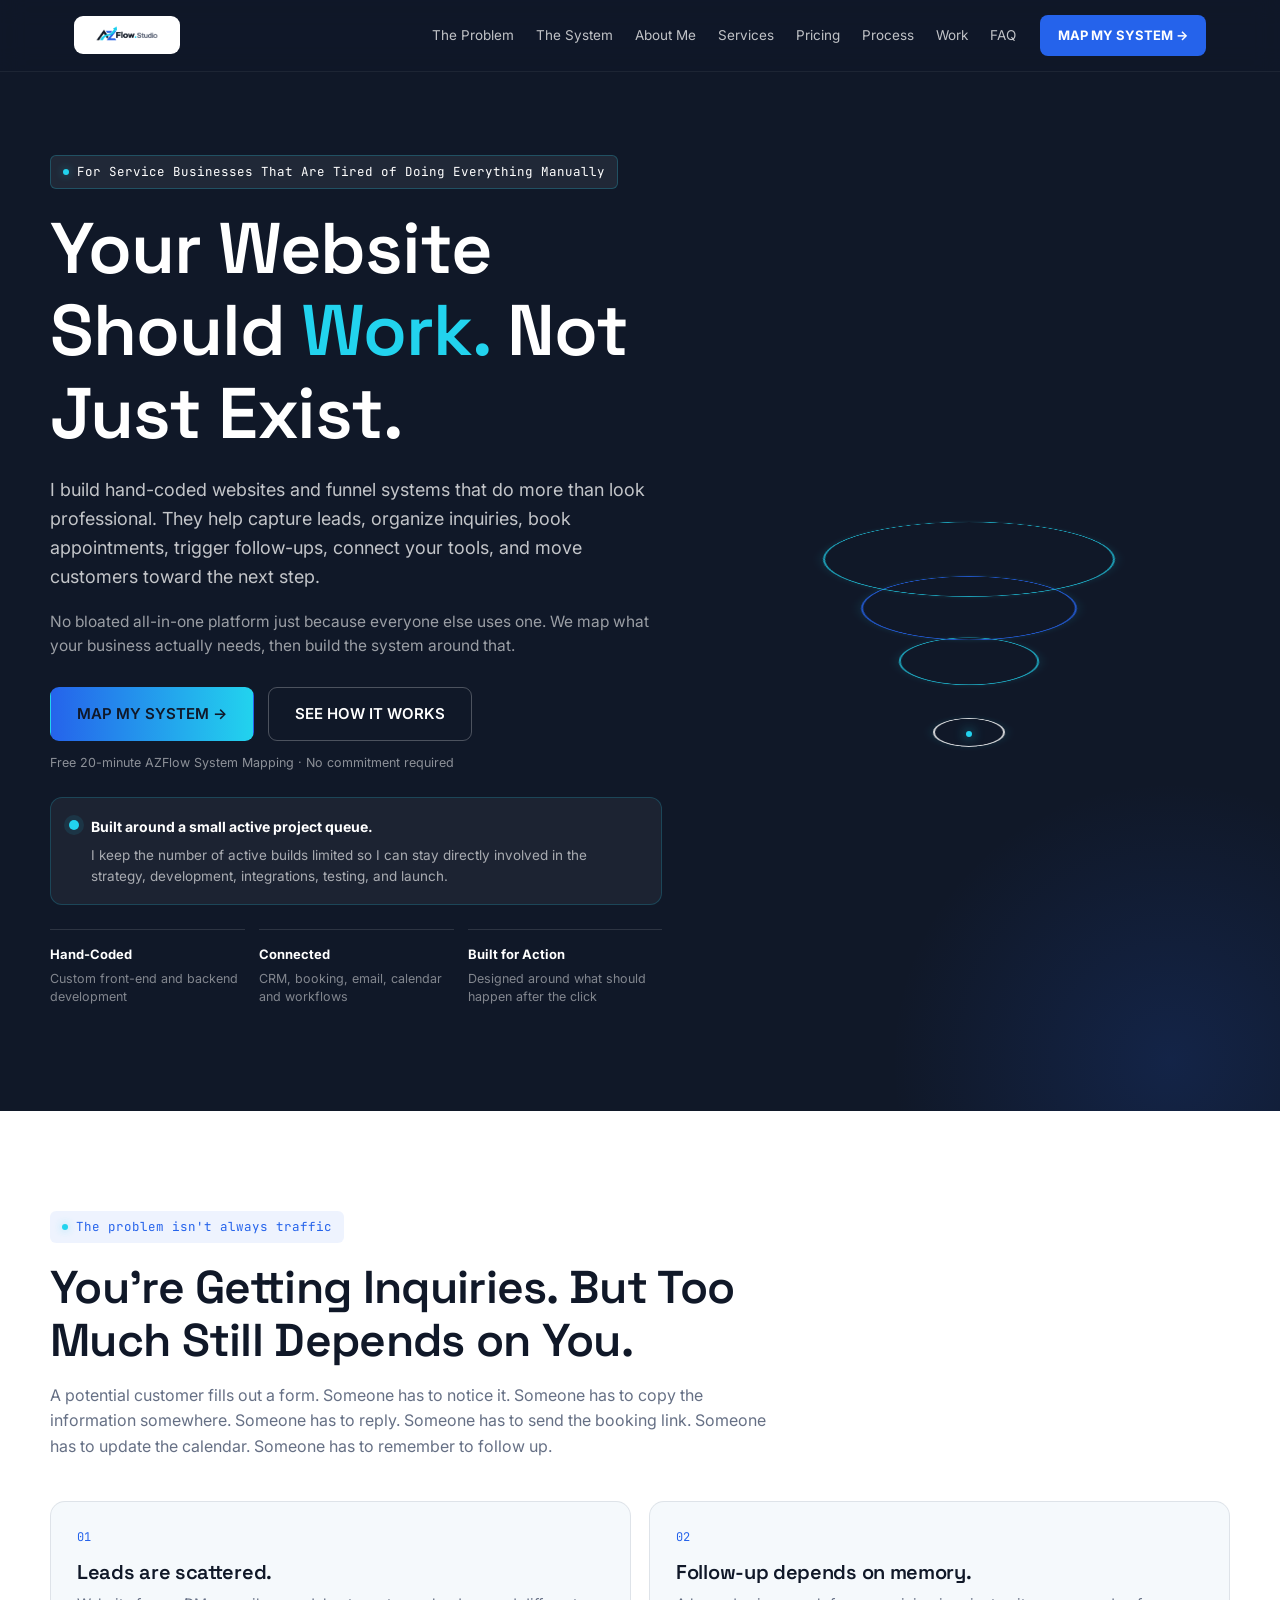
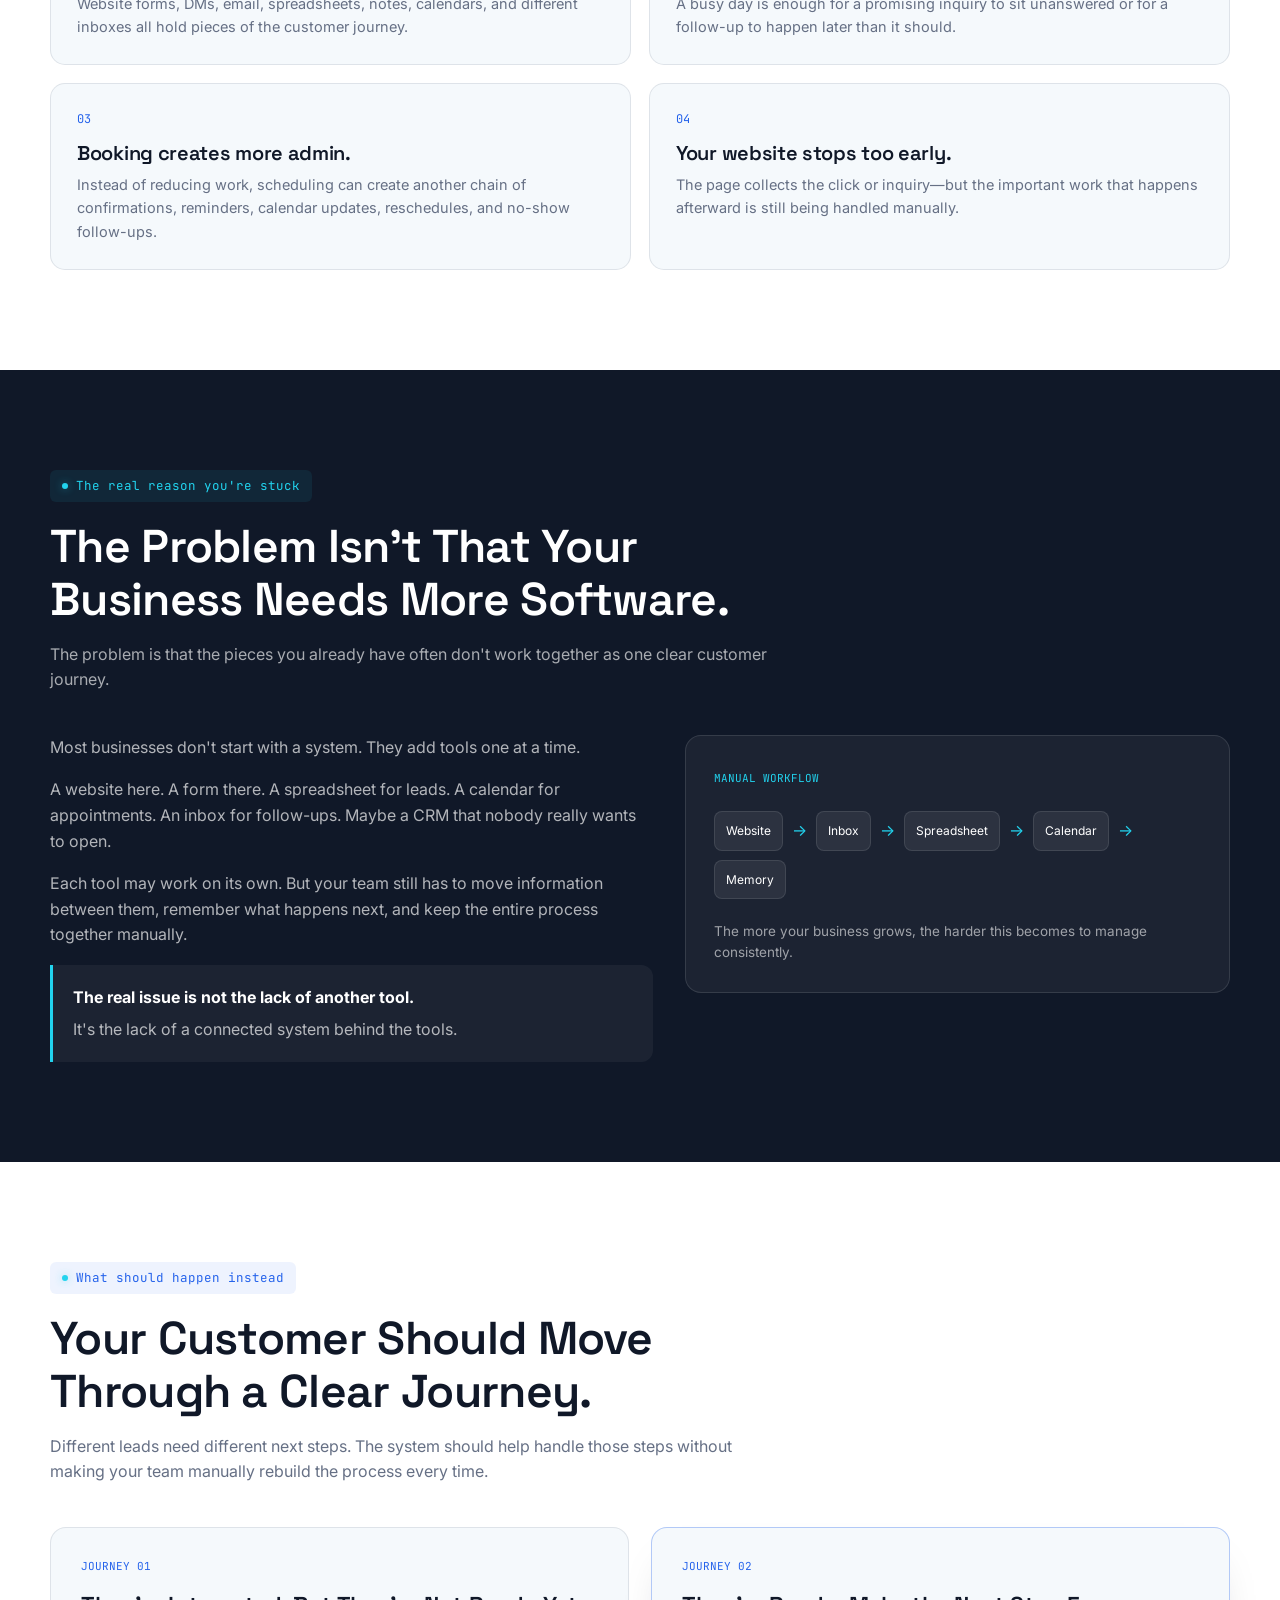
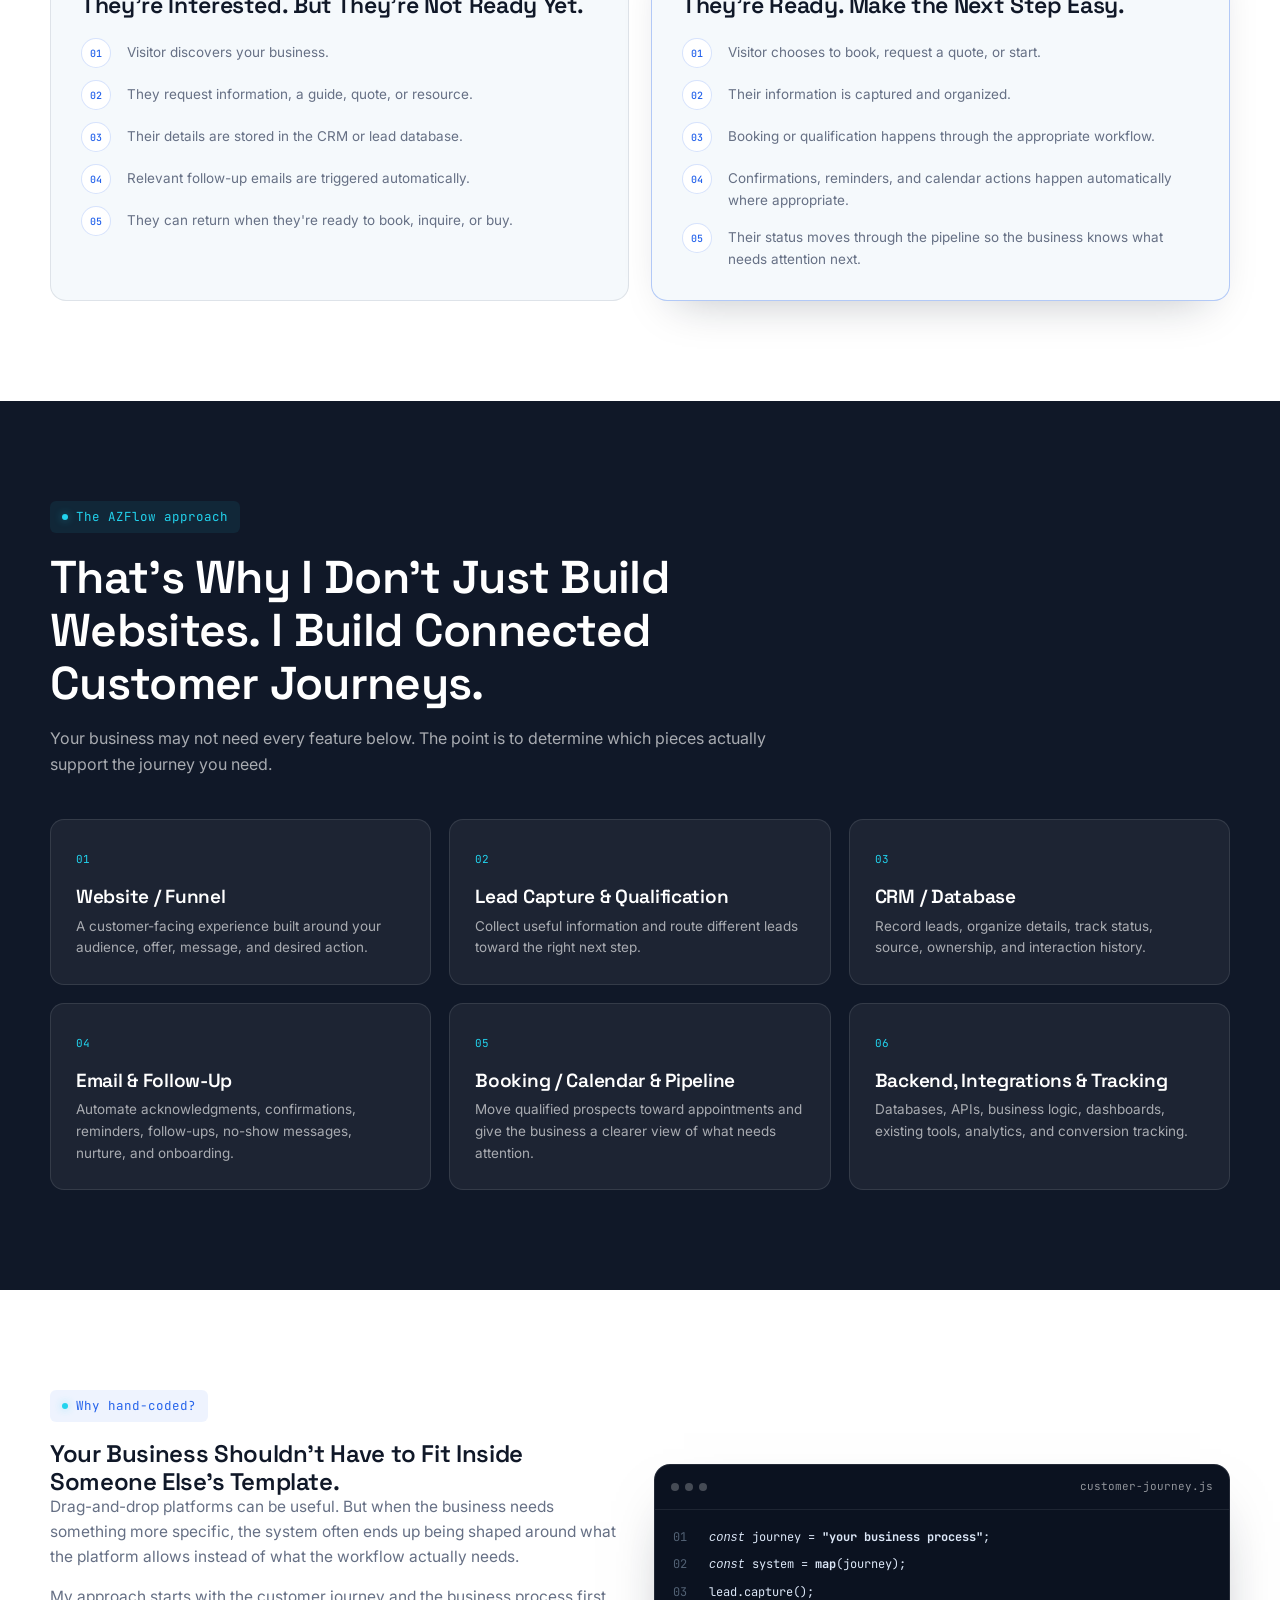
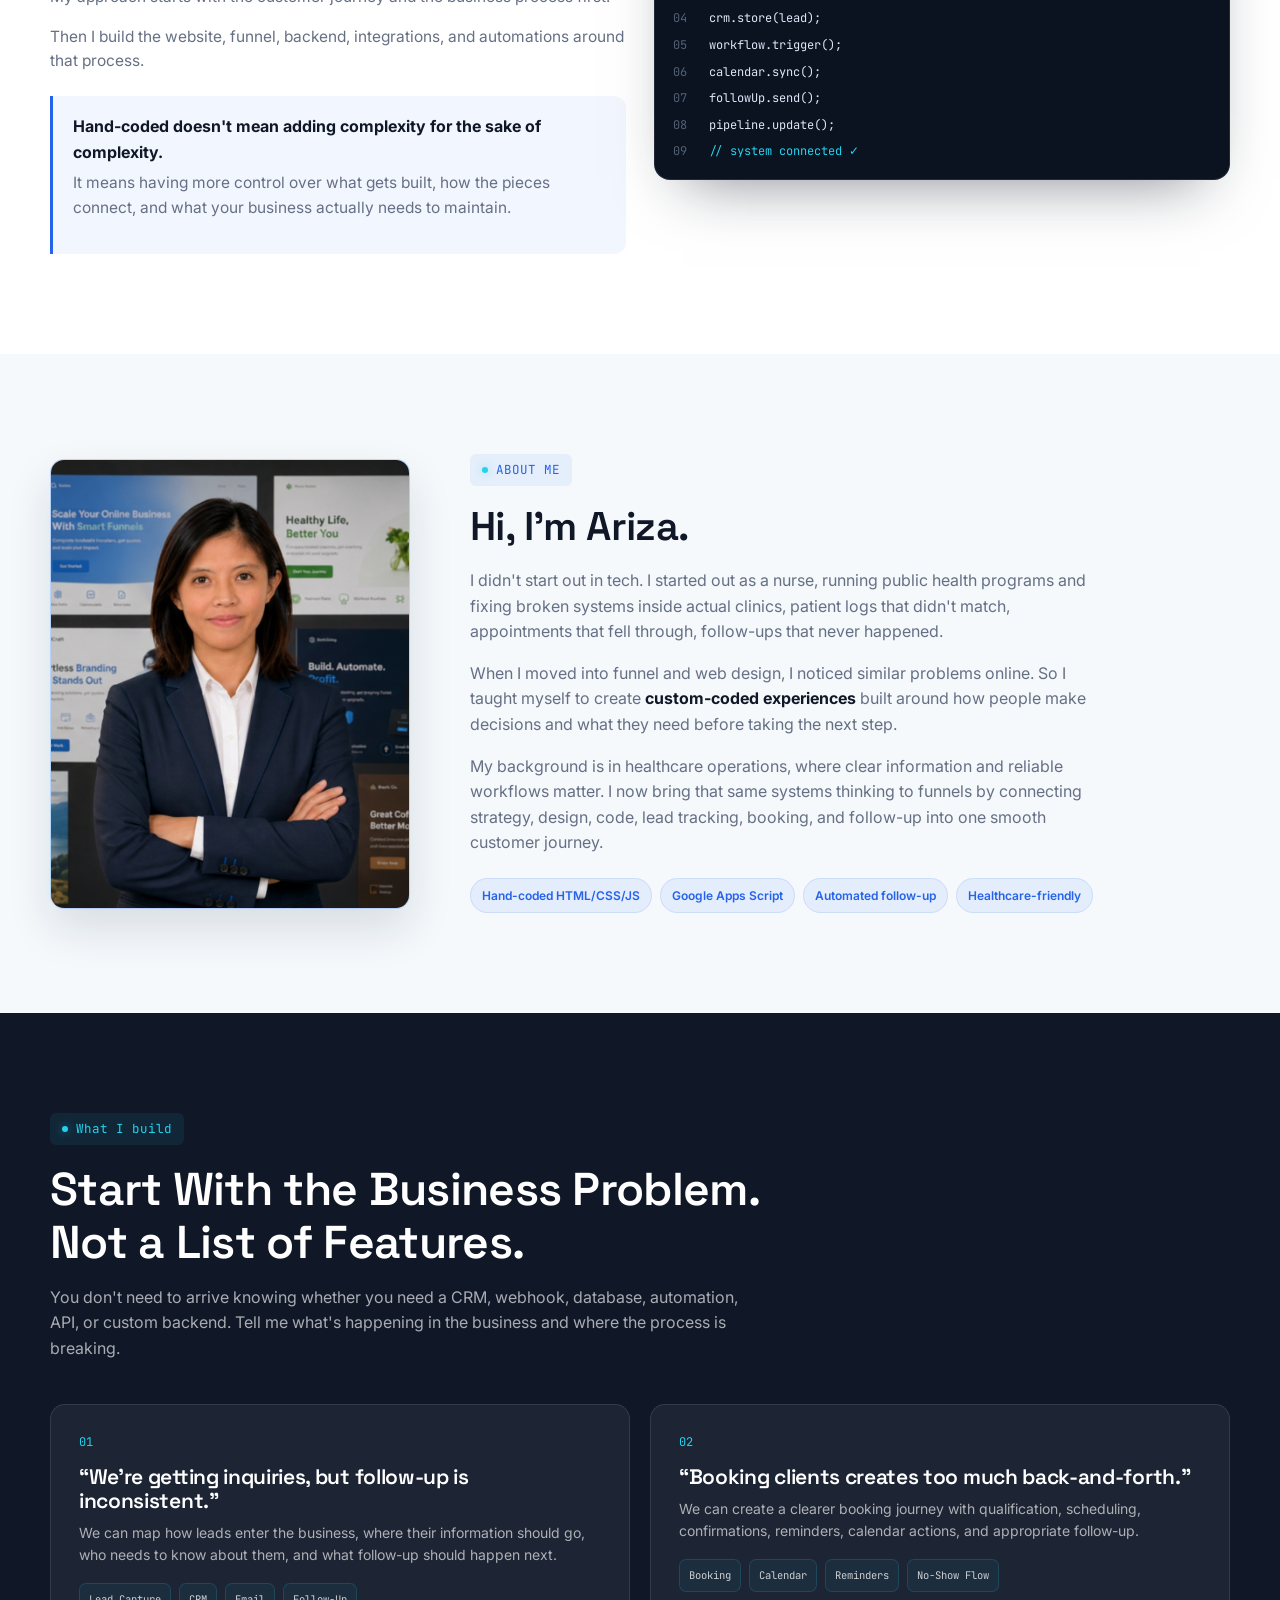
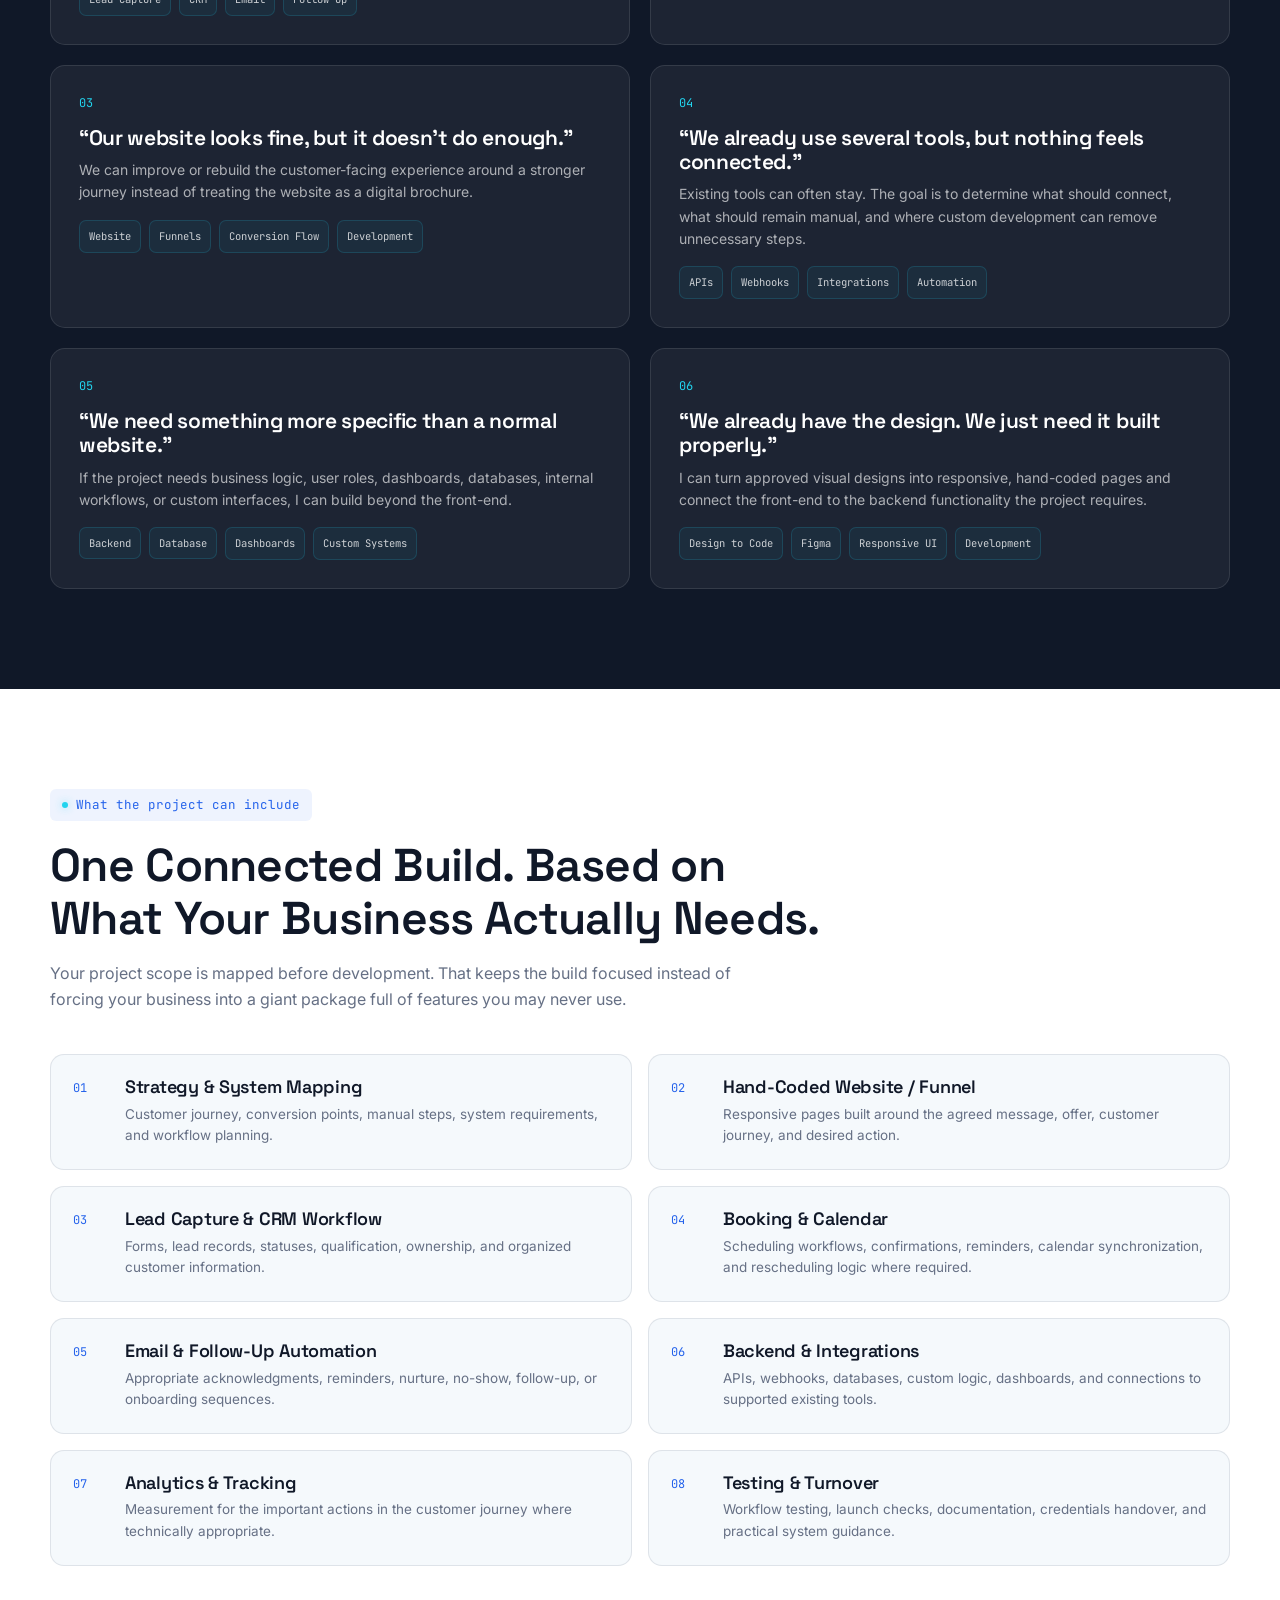
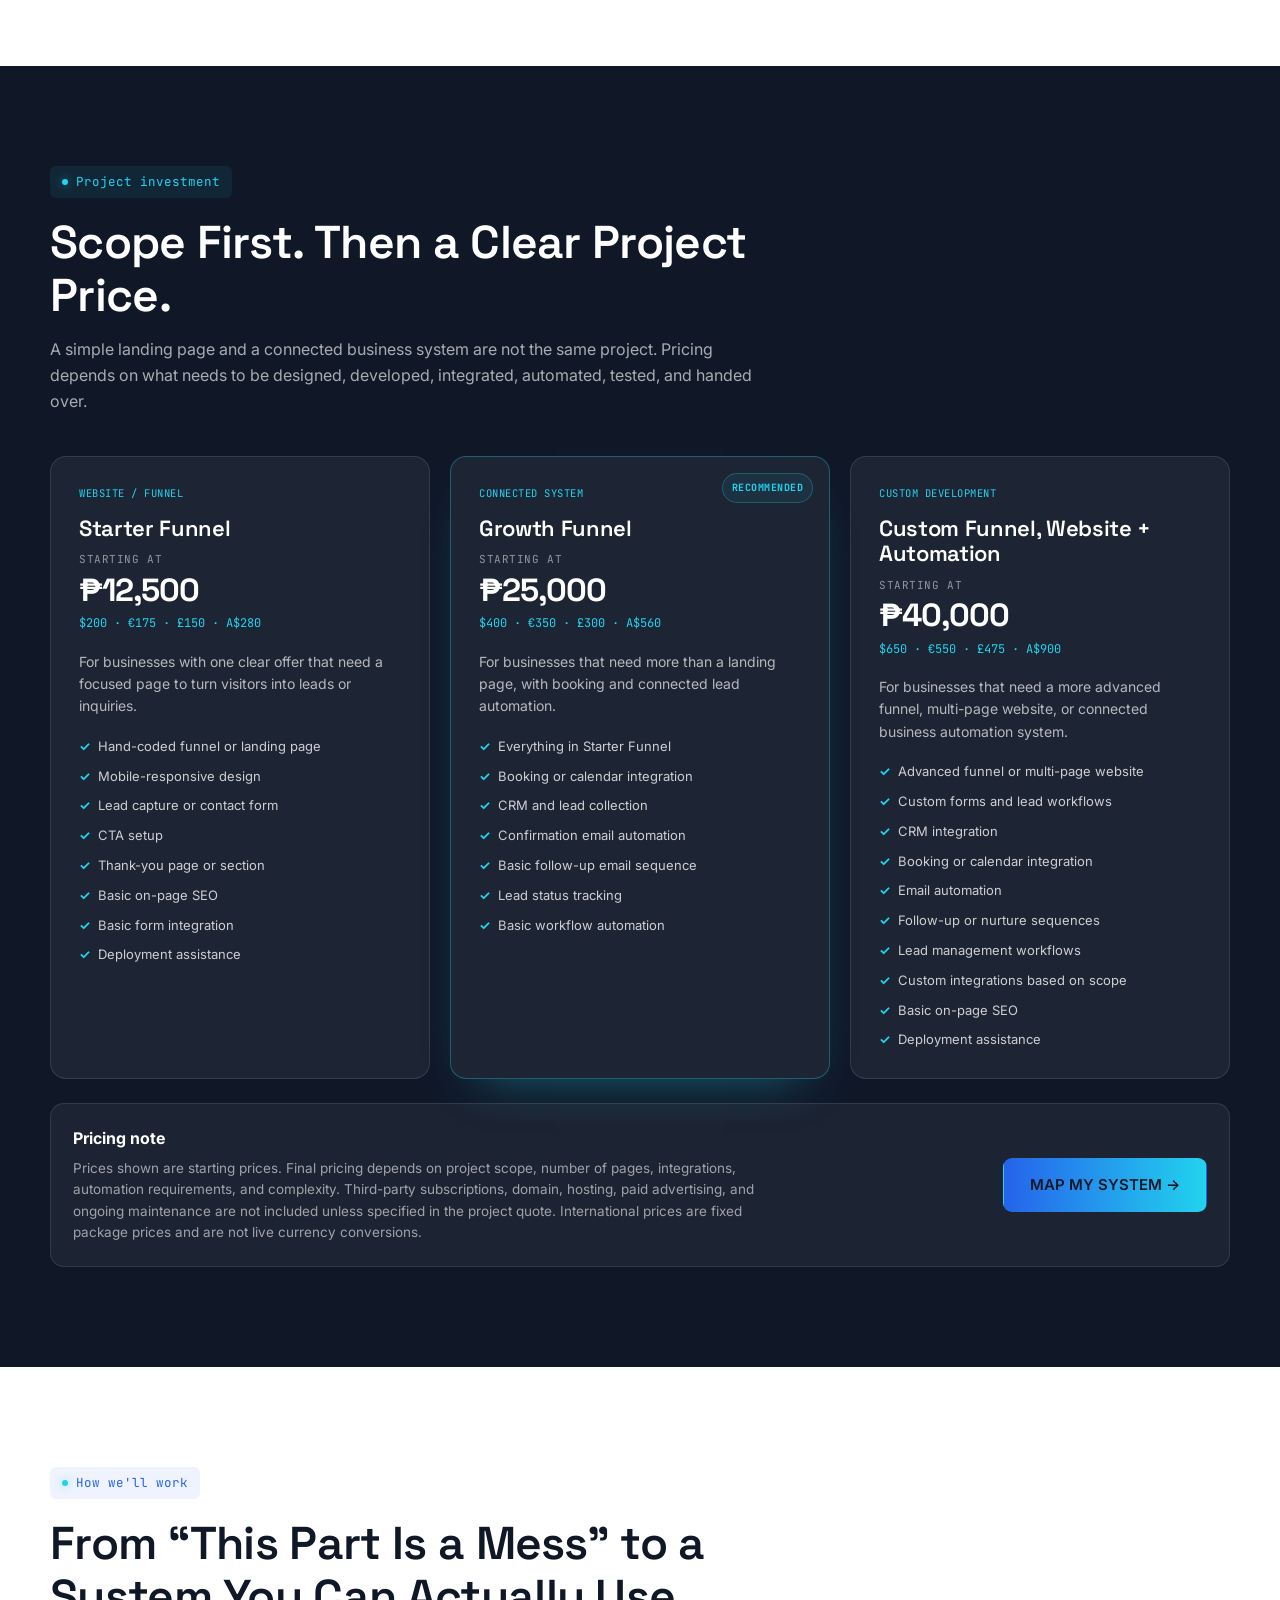
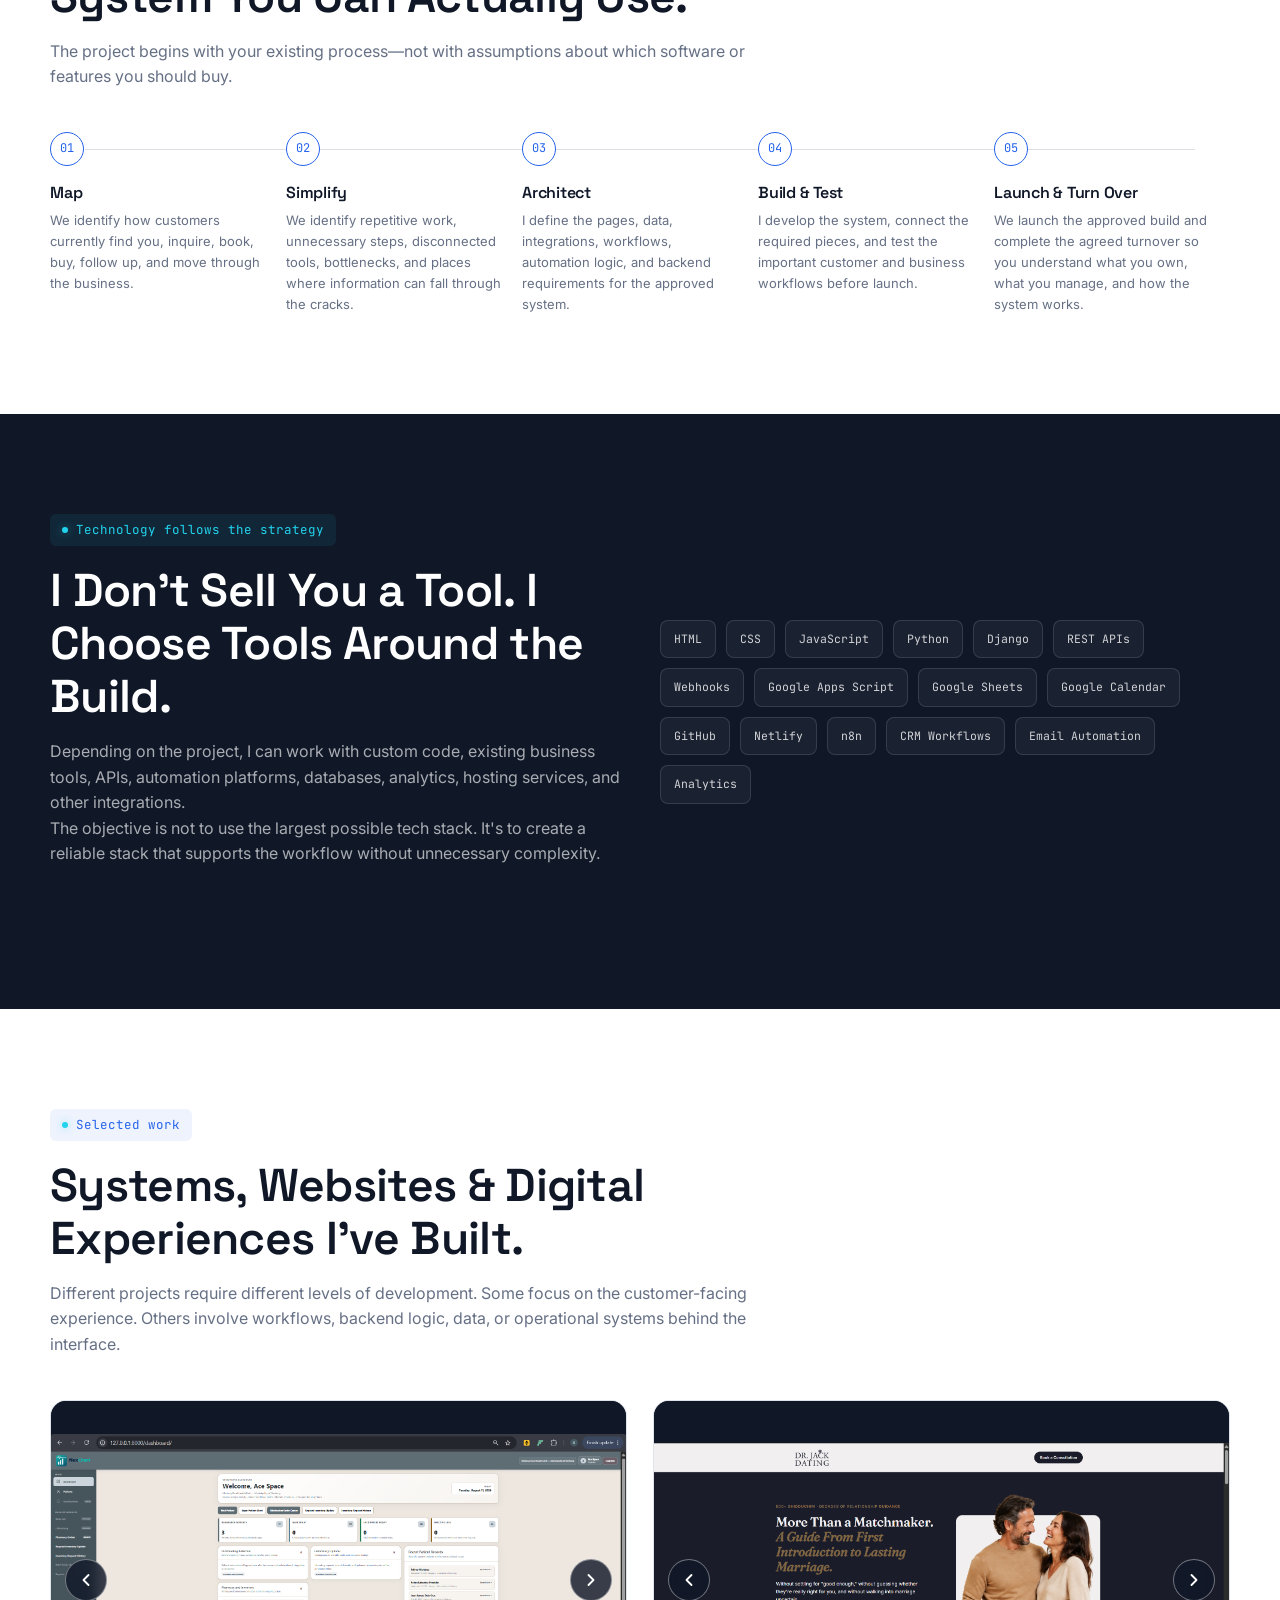
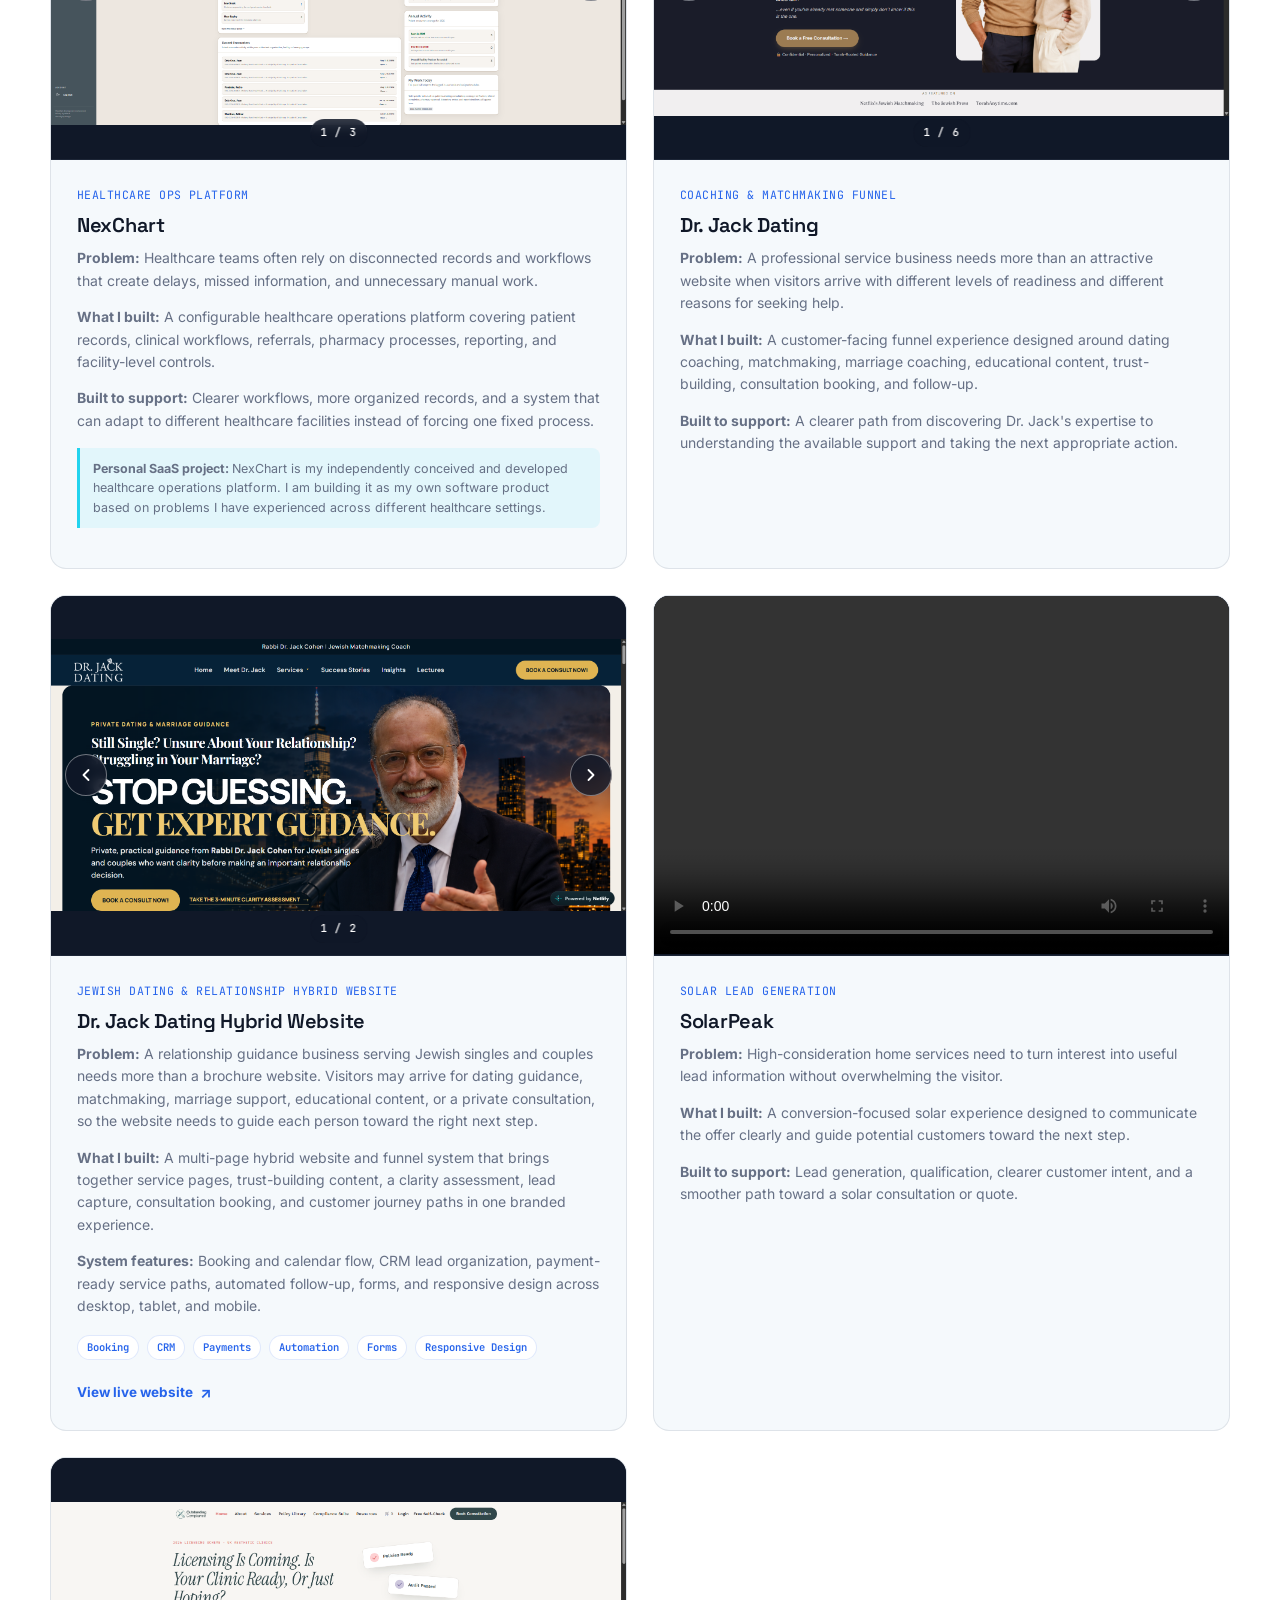
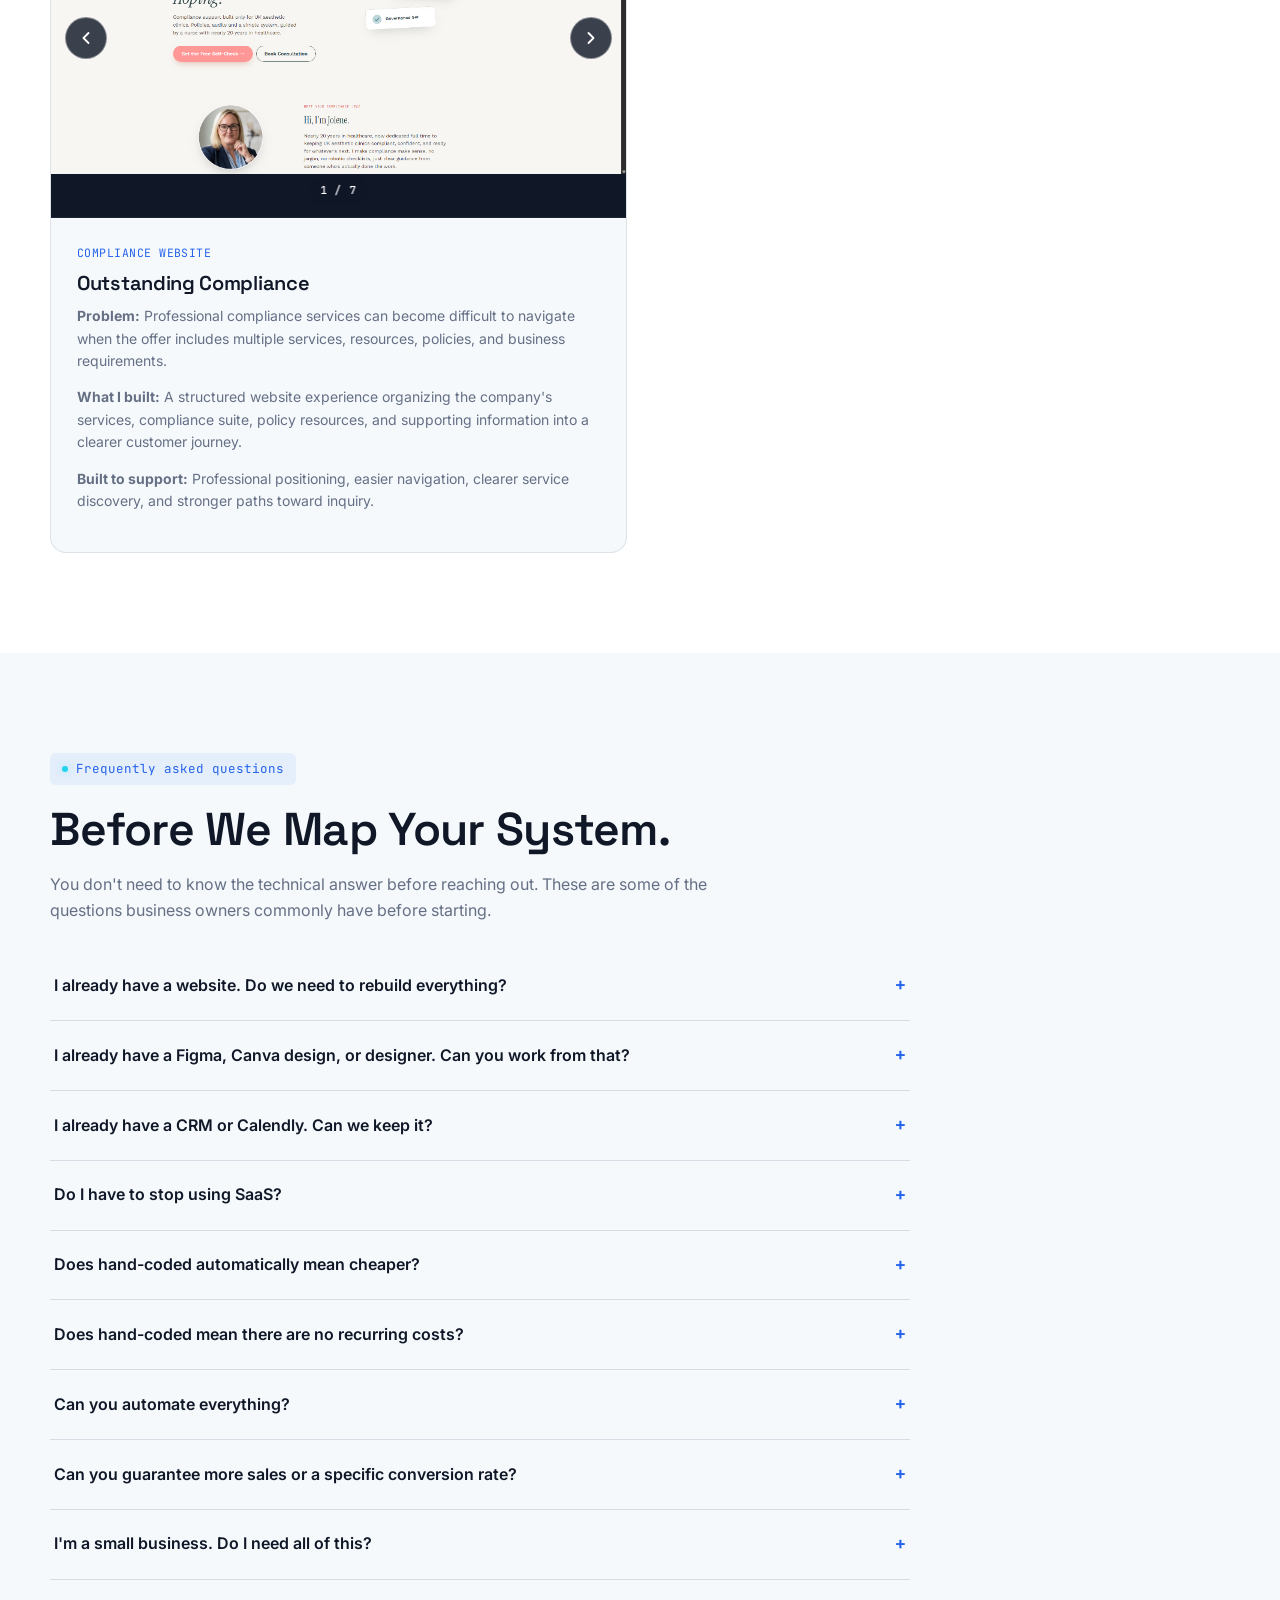
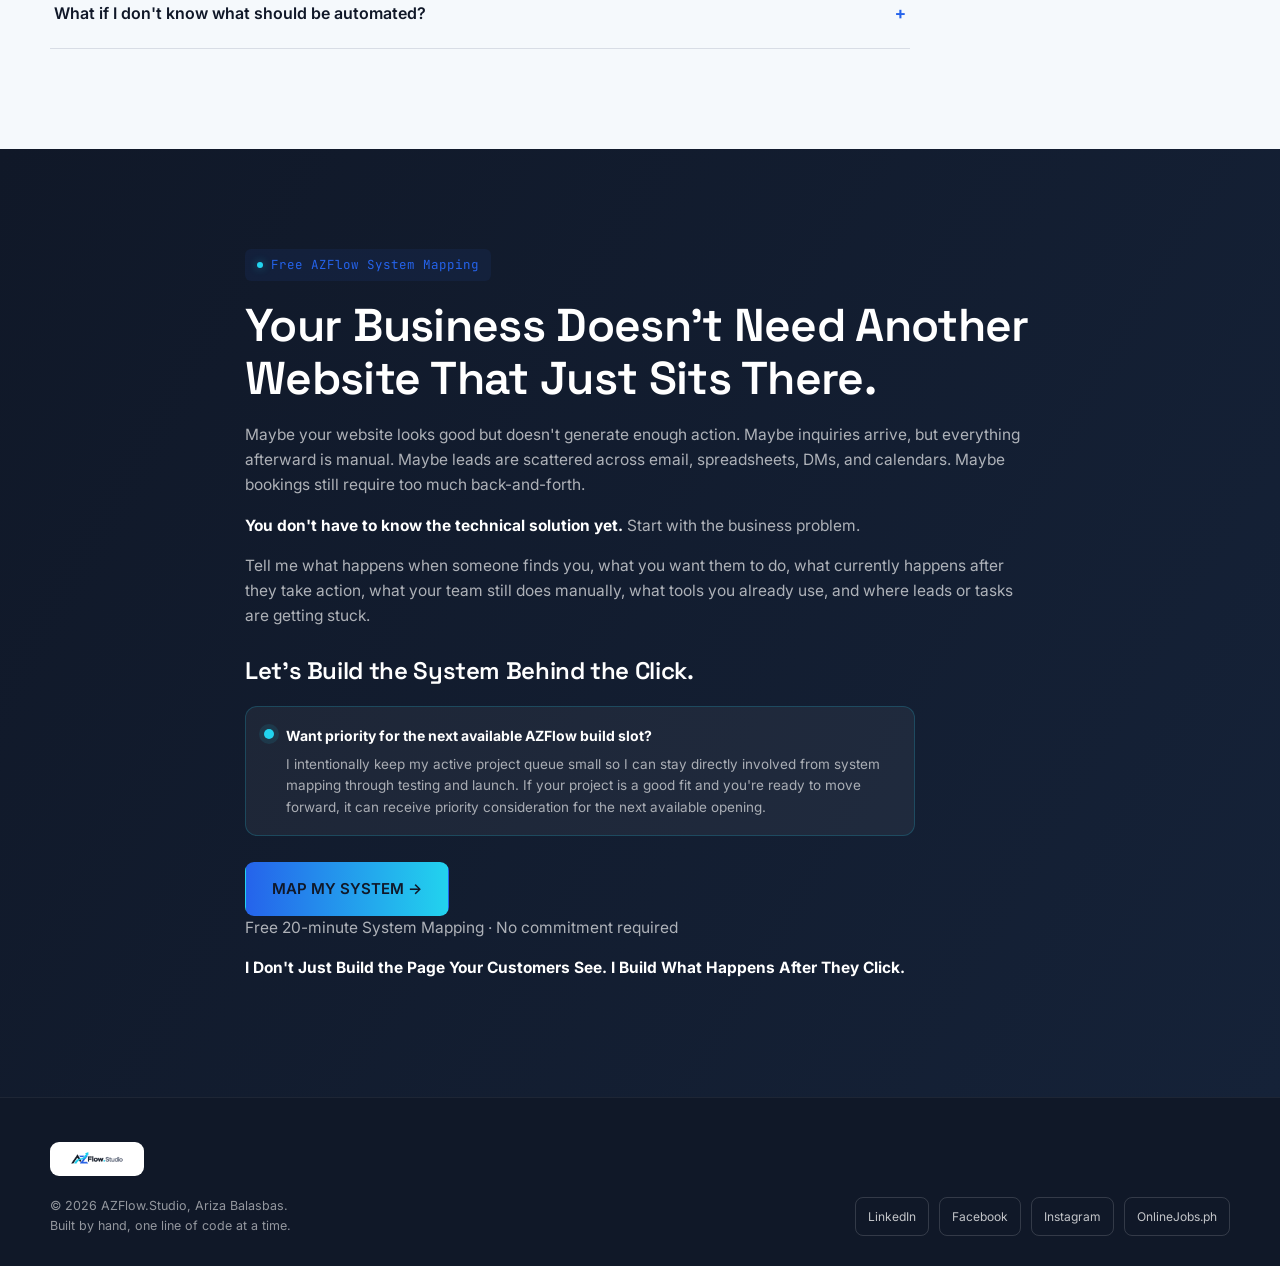
==== commit 07158e6f: "Update AZFlow portfolio, pricing, and sample works" ====
--- a/index.html
+++ b/index.html
@@ -1,2904 +1,170 @@
 <!DOCTYPE html>
 <html lang="en">
 <head>
-<meta charset="utf-8"/>
-<meta content="width=device-width, initial-scale=1.0" name="viewport"/>
-
-<title>Ariza Balasbas | Funnel &amp; Web Developer | AZFlow.Studio</title>
-
-<meta
-  content="Hand-coded funnels and websites that capture leads, book calls, and follow up automatically. Built by Ariza Balasbas, AZFlow.Studio."
-  name="description"
-/>
-
-<link href="https://fonts.googleapis.com" rel="preconnect"/>
-<link crossorigin="" href="https://fonts.gstatic.com" rel="preconnect"/>
-
-<link
-  href="https://fonts.googleapis.com/css2?family=Space+Grotesk:wght@500;600;700&amp;family=Inter:wght@400;500;600;700&amp;family=JetBrains+Mono:wght@400;500&amp;display=swap"
-  rel="stylesheet"
-/>
-
-<style>
-
-:root{
-  --midnight:#101828;
-  --electric:#2563EB;
-  --cyan:#22D3EE;
-  --ice:#F5F9FC;
-  --slate:#667085;
-  --white:#FFFFFF;
-
-  --font-display:'Space Grotesk',sans-serif;
-  --font-body:'Inter',sans-serif;
-  --font-mono:'JetBrains Mono',monospace;
-
-  --maxw:1180px;
-}
-
-*{
-  margin:0;
-  padding:0;
-  box-sizing:border-box;
-}
-
-html{
-  scroll-behavior:smooth;
-}
-
-body{
-  font-family:var(--font-body);
-  background:var(--ice);
-  color:var(--midnight);
-  line-height:1.6;
-  overflow-x:hidden;
-}
-
-body.locked{
-  overflow:hidden;
-  height:100vh;
-}
-
-img{
-  max-width:100%;
-  display:block;
-}
-
-a{
-  color:inherit;
-  text-decoration:none;
-}
-
-ul{
-  list-style:none;
-}
-
-section{
-  padding:100px 24px;
-}
-
-.wrap{
-  max-width:var(--maxw);
-  margin:0 auto;
-}
-
-h1,
-h2,
-h3{
-  font-family:var(--font-display);
-  font-weight:600;
-  line-height:1.15;
-  letter-spacing:-.01em;
-}
-
-.eyebrow-tag{
-  display:inline-flex;
-  align-items:center;
-  gap:8px;
-
-  font-family:var(--font-mono);
-  font-size:12.5px;
-
-  color:var(--electric);
-  background:rgba(37,99,235,.08);
-
-  padding:6px 12px;
-  border-radius:6px;
-
-  margin-bottom:18px;
-}
-
-.eyebrow-tag::before{
-  content:'';
-
-  width:6px;
-  height:6px;
-
-  border-radius:50%;
-  background:var(--cyan);
-}
-
-
-/* =========================================================
-   PRELOADER
-   ========================================================= */
-
-#preloader{
-  position:fixed;
-  inset:0;
-
-  z-index:9999;
-
-  background:var(--midnight);
-
-  display:flex;
-  align-items:center;
-  justify-content:center;
-
-  transition:
-    opacity .7s ease,
-    transform .7s ease;
-
-  perspective:900px;
-}
-
-#preloader.done{
-  opacity:0;
-  transform:translateY(-4%);
-  pointer-events:none;
-}
-
-.cube-stage{
-  width:70px;
-  height:70px;
-
-  position:relative;
-
-  transform-style:preserve-3d;
-
-  animation:
-    cubeSpin 1.8s
-    cubic-bezier(.6,.05,.3,.95)
-    forwards;
-}
-
-.cube-face{
-  position:absolute;
-
-  width:70px;
-  height:70px;
-
-  border:
-    1.5px solid
-    rgba(34,211,238,.55);
-
-  background:
-    rgba(37,99,235,.12);
-
-  backdrop-filter:blur(2px);
-}
-
-.cube-face.f{
-  transform:translateZ(35px);
-}
-
-.cube-face.b{
-  transform:
-    translateZ(-35px)
-    rotateY(180deg);
-}
-
-.cube-face.r{
-  transform:
-    rotateY(90deg)
-    translateZ(35px);
-}
-
-.cube-face.l{
-  transform:
-    rotateY(-90deg)
-    translateZ(35px);
-}
-
-.cube-face.t{
-  transform:
-    rotateX(90deg)
-    translateZ(35px);
-}
-
-.cube-face.bo{
-  transform:
-    rotateX(-90deg)
-    translateZ(35px);
-}
-
-@keyframes cubeSpin{
-
-  0%{
-    transform:
-      rotateX(0)
-      rotateY(0)
-      scale(1);
-
-    opacity:1;
-  }
-
-  65%{
-    transform:
-      rotateX(320deg)
-      rotateY(380deg)
-      scale(1.15);
-
-    opacity:1;
-  }
-
-  100%{
-    transform:
-      rotateX(360deg)
-      rotateY(720deg)
-      scale(0);
-
-    opacity:0;
-  }
-}
-
-.preload-mark{
-  position:absolute;
-
-  font-family:var(--font-display);
-  font-weight:700;
-  font-size:15px;
-  letter-spacing:.14em;
-
-  color:var(--white);
-
-  opacity:0;
-  transform:scale(.85);
-
-  display:flex;
-  flex-direction:column;
-  align-items:center;
-  gap:16px;
-
-  animation:
-    markIn .6s ease forwards;
-
-  animation-delay:1.15s;
-}
-
-.preload-mark .mono{
-  color:var(--cyan);
-}
-
-@keyframes markIn{
-  to{
-    opacity:1;
-    transform:scale(1);
-  }
-}
-
-.preload-bar{
-  width:120px;
-  height:2px;
-
-  background:
-    rgba(255,255,255,.15);
-
-  border-radius:2px;
-
-  overflow:hidden;
-}
-
-.preload-bar span{
-  display:block;
-
-  height:100%;
-  width:0;
-
-  background:
-    linear-gradient(
-      90deg,
-      var(--electric),
-      var(--cyan)
-    );
-
-  animation:
-    barFill 1.6s ease forwards;
-
-  animation-delay:.2s;
-}
-
-@keyframes barFill{
-  to{
-    width:100%;
-  }
-}
-
-
-/* =========================================================
-   NAVIGATION
-   ========================================================= */
-
-header{
-  position:fixed;
-
-  top:0;
-  left:0;
-  right:0;
-
-  z-index:500;
-
-  background:
-    rgba(16,24,40,.86);
-
-  backdrop-filter:blur(10px);
-
-  border-bottom:
-    1px solid
-    rgba(255,255,255,.06);
-}
-
-nav{
-  max-width:var(--maxw);
-
-  margin:0 auto;
-
-  display:flex;
-  align-items:center;
-  justify-content:space-between;
-
-  padding:16px 24px;
-}
-
-
-/*
-   ORIGINAL AZFLOW LOGO CONTAINER
-*/
-
-.logo{
-  display:flex;
-  align-items:center;
-  justify-content:center;
-
-  background:var(--white);
-
-  padding:6px 14px;
-
-  border-radius:9px;
-
-  transition:
-    transform .2s ease;
-
-  flex-shrink:0;
-}
-
-.logo:hover{
-  transform:translateY(-1px);
-}
-
-
-/*
-   Restored image-based AZFlow logo.
-   The actual image is embedded directly into the HTML
-   in the navigation section later in this same file.
-*/
-
-.logo-img{
-  display:block;
-
-  width:auto;
-  height:26px;
-
-  max-width:220px;
-
-  object-fit:contain;
-}
-
-.nav-links{
-  display:flex;
-  gap:32px;
-  align-items:center;
-}
-
-.nav-links a{
-  font-size:14.5px;
-
-  color:
-    rgba(255,255,255,.75);
-
-  transition:
-    color .2s ease;
-}
-
-.nav-links a:hover{
-  color:var(--cyan);
-}
-
-.nav-cta{
-  background:var(--electric);
-  color:var(--white);
-
-  padding:10px 20px;
-
-  border-radius:8px;
-
-  font-size:14px;
-  font-weight:500;
-}
-
-.burger{
-  display:none;
-
-  flex-direction:column;
-
-  gap:5px;
-
-  background:none;
-  border:none;
-
-  cursor:pointer;
-
-  padding:6px;
-}
-
-.burger span{
-  width:22px;
-  height:2px;
-
-  background:var(--white);
-
-  border-radius:2px;
-}
-
-.mobile-panel{
-  position:fixed;
-
-  top:60px;
-  left:0;
-  right:0;
-  bottom:0;
-
-  background:var(--midnight);
-
-  z-index:400;
-
-  display:flex;
-  flex-direction:column;
-
-  padding:20px 24px;
-
-  transform:translateX(100%);
-
-  transition:
-    transform .3s;
-}
-
-.mobile-panel.open{
-  transform:translateX(0);
-}
-
-.mobile-panel a{
-  padding:16px 0;
-
-  border-bottom:
-    1px solid
-    rgba(255,255,255,.08);
-
-  color:var(--white);
-
-  font-size:17px;
-}
-
-
-/* =========================================================
-   BUTTONS
-   ========================================================= */
-
-.btn{
-  padding:14px 26px;
-
-  border-radius:9px;
-
-  font-weight:600;
-  font-size:15px;
-
-  display:inline-flex;
-  align-items:center;
-  gap:8px;
-
-  transition:
-    transform .2s ease,
-    box-shadow .2s ease,
-    background .2s ease;
-
-  cursor:pointer;
-
-  border:none;
-
-  font-family:var(--font-body);
-}
-
-.btn-primary{
-  background:
-    linear-gradient(
-      90deg,
-      var(--electric),
-      var(--cyan)
-    );
-
-  color:var(--midnight);
-}
-
-.btn-primary:hover{
-  transform:translateY(-2px);
-
-  box-shadow:
-    0 10px 28px
-    rgba(34,211,238,.28);
-}
-
-
-/* =========================================================
-   HERO
-   ========================================================= */
-
-#hero{
-  background:var(--midnight);
-
-  padding:
-    170px 24px 110px;
-
-  position:relative;
-
-  overflow:hidden;
-}
-
-#hero .wrap{
-  display:grid;
-
-  grid-template-columns:
-    1.1fr .9fr;
-
-  gap:40px;
-
-  align-items:center;
-}
-
-#hero h1{
-  font-size:
-    clamp(
-      34px,
-      4.6vw,
-      58px
-    );
-
-  color:var(--white);
-
-  margin-bottom:22px;
-}
-
-#hero p.lead{
-  font-size:18px;
-
-  color:
-    rgba(255,255,255,.72);
-
-  max-width:520px;
-
-  margin-bottom:24px;
-}
-
-
-/* =========================================================
-   HERO VISIBILITY FIX
-   ========================================================= */
-
-#hero .eyebrow-tag{
-  color:#FFFFFF !important;
-
-  background:
-    rgba(255,255,255,.08) !important;
-
-  border:
-    1px solid
-    rgba(34,211,238,.25) !important;
-}
-
-#hero .eyebrow-tag::before{
-  background:
-    #22D3EE !important;
-
-  box-shadow:
-    0 0 8px
-    rgba(34,211,238,.65);
-}
-
-#hero .priority-callout{
-  color:#FFFFFF !important;
-
-  background:
-    rgba(255,255,255,.06) !important;
-
-  border:
-    1px solid
-    rgba(34,211,238,.30) !important;
-}
-
-#hero .priority-callout strong{
-  color:#FFFFFF !important;
-}
-
-#hero .priority-callout p{
-  color:
-    rgba(255,255,255,.78) !important;
-}
-
-#hero .priority-dot{
-  background:
-    #22D3EE !important;
-
-  box-shadow:
-    0 0 0 5px
-      rgba(34,211,238,.12),
-    0 0 14px
-      rgba(34,211,238,.55)
-      !important;
-}
-
-.hero-stats{
-  display:grid;
-
-  grid-template-columns:
-    repeat(
-      3,
-      minmax(0,1fr)
-    );
-
-  gap:18px;
-
-  width:100%;
-
-  align-items:start;
-}
-
-.hero-stats .stat b{
-  display:block;
-
-  font-family:
-    var(--font-display);
-
-  font-size:22px;
-
-  color:var(--white);
-}
-
-.hero-stats .stat span{
-  font-size:13px;
-
-  color:
-    rgba(255,255,255,.55);
-}
-
-
-/* =========================================================
-   HERO 3D SYSTEM
-   ========================================================= */
-
-.azc-stage{
-  perspective:1200px;
-
-  display:flex;
-
-  align-items:center;
-  justify-content:center;
-
-  height:410px;
-
-  position:relative;
-
-  overflow:hidden;
-}
-
-.azc-assembly{
-  position:relative;
-
-  width:340px;
-  height:340px;
-
-  transform-style:preserve-3d;
-}
-
-.azc-whole-funnel{
-  position:absolute;
-
-  inset:0;
-
-  transform-style:preserve-3d;
-
-  transform-origin:
-    50% 94%;
-
-  animation:
-    azcConnectedOrbit
-    7s linear infinite;
-
-  will-change:transform;
-}
-
-.azc-ring{
-  position:absolute;
-
-  left:50%;
-
-  border:
-    2px solid
-    rgba(34,211,238,.72);
-
-  border-radius:50%;
-
-  transform:
-    translateX(-50%)
-    rotateX(74deg);
-
-  box-shadow:
-    0 0 12px
-    rgba(34,211,238,.13);
-}
-
-.azc-r1{
-  width:290px;
-  height:290px;
-
-  top:0;
-}
-
-.azc-r2{
-  width:215px;
-  height:215px;
-
-  top:88px;
-
-  border-color:
-    rgba(37,99,235,.82);
-}
-
-.azc-r3{
-  width:140px;
-  height:140px;
-
-  top:180px;
-}
-
-.azc-r4{
-  width:72px;
-  height:72px;
-
-  top:286px;
-
-  border-color:
-    rgba(255,255,255,.82);
-}
-
-.azc-anchor{
-  position:absolute;
-
-  left:50%;
-  top:321px;
-
-  width:6px;
-  height:6px;
-
-  margin-left:-3px;
-
-  border-radius:50%;
-
-  background:#22d3ee;
-
-  box-shadow:
-    0 0 12px
-    rgba(34,211,238,.9);
-
-  z-index:20;
-}
-
-.azc-particle{
-  position:absolute;
-
-  top:7px;
-  left:50%;
-
-  width:6px;
-  height:6px;
-
-  border-radius:50%;
-
-  background:#22d3ee;
-
-  box-shadow:
-    0 0 9px
-    rgba(34,211,238,.8);
-
-  opacity:0;
-
-  animation:
-    azcFallToAnchor
-    var(--dur)
-    ease-in
-    infinite;
-
-  animation-delay:
-    var(--delay);
-}
-
-.azc-particle.electric{
-  background:#2563eb;
-
-  box-shadow:
-    0 0 9px
-    rgba(37,99,235,.8);
-}
-
-@keyframes azcConnectedOrbit{
-
-  0%{
-    transform:
-      rotateY(0)
-      rotateZ(-5deg)
-      rotateX(2deg);
-  }
-
-  25%{
-    transform:
-      rotateY(90deg)
-      rotateZ(0)
-      rotateX(-1deg);
-  }
-
-  50%{
-    transform:
-      rotateY(180deg)
-      rotateZ(5deg)
-      rotateX(2deg);
-  }
-
-  75%{
-    transform:
-      rotateY(270deg)
-      rotateZ(0)
-      rotateX(-1deg);
-  }
-
-  100%{
-    transform:
-      rotateY(360deg)
-      rotateZ(-5deg)
-      rotateX(2deg);
-  }
-}
-
-@keyframes azcFallToAnchor{
-
-  0%{
-    top:7px;
-
-    left:
-      calc(
-        50% + var(--start)
-      );
-
-    opacity:0;
-
-    transform:scale(.8);
-  }
-
-  10%{
-    opacity:1;
-  }
-
-  48%{
-    top:150px;
-
-    left:
-      calc(
-        50% + var(--mid)
-      );
-
-    opacity:1;
-
-    transform:scale(.72);
-  }
-
-  76%{
-    top:247px;
-
-    left:
-      calc(
-        50% + var(--near)
-      );
-
-    opacity:1;
-
-    transform:scale(.52);
-  }
-
-  100%{
-    top:320px;
-
-    left:50%;
-
-    opacity:0;
-
-    transform:scale(.3);
-  }
-}
-
-
-/* =========================================================
-   SALES SECTIONS
-   ========================================================= */
-
-#pain{
-  background:var(--white);
-}
-
-#pain .wrap{
-  max-width:820px;
-}
-
-.pain-grid{
-  display:grid;
-  gap:14px;
-}
-
-.pain-card{
-  padding:22px;
-
-  border:
-    1px solid
-    rgba(102,112,133,.16);
-
-  border-radius:14px;
-
-  background:var(--ice);
-}
-
-.sales-head h2,
-.section-head h2{
-  font-size:
-    clamp(
-      28px,
-      3.5vw,
-      42px
-    );
-
-  margin-bottom:18px;
-}
-
-.sales-head p,
-.section-head p{
-  color:var(--slate);
-
-  font-size:16px;
-
-  margin-bottom:16px;
-}
-
-.sales-close{
-  margin-top:34px;
-
-  padding:26px;
-
-  border-left:
-    3px solid
-    var(--electric);
-
-  background:
-    rgba(37,99,235,.06);
-
-  border-radius:
-    0 14px 14px 0;
-}
-
-.sales-close strong{
-  font-size:20px;
-}
-
-.sales-close p{
-  margin:
-    10px 0 18px;
-
-  color:var(--slate);
-}
-
-.sales-dark{
-  background:var(--midnight);
-
-  color:var(--white);
-}
-
-.sales-dark .sales-head h2,
-.sales-dark .sales-close strong{
-  color:var(--white);
-}
-
-.sales-dark .sales-head p,
-.sales-dark .sales-close p{
-  color:
-    rgba(255,255,255,.68);
-}
-
-.sales-dark .sales-close{
-  background:
-    rgba(255,255,255,.05);
-
-  border-left-color:
-    var(--cyan);
-}
-
-.manual-flow{
-  display:flex;
-
-  flex-wrap:wrap;
-
-  align-items:center;
-
-  gap:12px;
-
-  margin-top:36px;
-}
-
-.manual-flow div{
-  padding:11px 14px;
-
-  border:
-    1px solid
-    rgba(34,211,238,.24);
-
-  border-radius:8px;
-
-  font-family:
-    var(--font-mono);
-
-  font-size:11px;
-}
-
-.manual-flow span{
-  color:var(--cyan);
-}
-
-
-/* =========================================================
-   JOURNEY
-   ========================================================= */
-
-#journey{
-  background:var(--white);
-}
-
-.journey-compare{
-  display:grid;
-
-  grid-template-columns:
-    1fr 1fr;
-
-  gap:22px;
-
-  margin-top:34px;
-}
-
-.journey-card{
-  padding:28px;
-
-  border-radius:16px;
-
-  background:var(--ice);
-
-  border:
-    1px solid
-    rgba(102,112,133,.16);
-}
-
-.journey-card.connected{
-  border-color:
-    rgba(37,99,235,.3);
-}
-
-.journey-label{
-  display:block;
-
-  font-family:
-    var(--font-mono);
-
-  font-size:12px;
-
-  color:var(--electric);
-
-  margin-bottom:20px;
-}
-
-.journey-chain{
-  display:flex;
-
-  flex-wrap:wrap;
-
-  gap:8px;
-
-  align-items:center;
-
-  margin-bottom:20px;
-}
-
-.journey-chain span{
-  padding:8px 10px;
-
-  border-radius:7px;
-
-  background:var(--white);
-
-  font-size:12px;
-}
-
-.journey-chain b{
-  color:var(--cyan);
-}
-
-.system-grid{
-  display:grid;
-
-  grid-template-columns:
-    repeat(3,1fr);
-
-  gap:18px;
-
-  margin-top:34px;
-}
-
-.system-grid article{
-  padding:24px;
-
-  border-radius:14px;
-
-  background:
-    rgba(255,255,255,.06);
-
-  border:
-    1px solid
-    rgba(255,255,255,.1);
-}
-
-.system-grid article>span{
-  font-family:
-    var(--font-mono);
-
-  font-size:12px;
-
-  color:var(--cyan);
-}
-
-.system-grid h3{
-  margin:
-    16px 0 8px;
-}
-
-.system-grid p{
-  font-size:14px;
-
-  color:
-    rgba(255,255,255,.65);
-}
-
-
-/* =========================================================
-   HAND-CODED SECTION
-   ========================================================= */
-
-#hand-coded{
-  background:var(--white);
-}
-
-.handcoded-grid{
-  display:grid;
-
-  grid-template-columns:
-    1fr 1fr;
-
-  gap:22px;
-
-  margin-top:34px;
-}
-
-.hc-card{
-  padding:28px;
-
-  border-radius:16px;
-
-  background:var(--ice);
-
-  border:
-    1px solid
-    rgba(102,112,133,.16);
-}
-
-.hc-card h3{
-  margin-bottom:12px;
-}
-
-.hc-card p{
-  color:var(--slate);
-}
-
-
-/* =========================================================
-   SERVICES
-   ========================================================= */
-
-#services{
-  background:var(--white);
-}
-
-.services-grid{
-  display:grid;
-
-  grid-template-columns:
-    repeat(2,1fr);
-
-  gap:22px;
-
-  margin-top:40px;
-}
-
-.service-card{
-  background:var(--ice);
-
-  border:
-    1px solid
-    rgba(102,112,133,.16);
-
-  border-radius:16px;
-
-  padding:32px;
-
-  transform-style:preserve-3d;
-
-  transition:
-    transform .12s ease,
-    box-shadow .3s ease,
-    border-color .3s ease;
-}
-
-.service-card:hover{
-  box-shadow:
-    0 22px 40px -20px
-    rgba(16,24,40,.25);
-
-  border-color:
-    rgba(37,99,235,.3);
-}
-
-.service-num{
-  font-family:
-    var(--font-mono);
-
-  color:var(--electric);
-
-  font-size:13px;
-
-  margin-bottom:16px;
-
-  display:block;
-}
-
-.service-card h3{
-  font-size:20px;
-
-  margin-bottom:10px;
-}
-
-.service-card>p{
-  color:var(--slate);
-
-  font-size:14.5px;
-}
-
-.section-cta{
-  text-align:center;
-
-  margin-top:36px;
-}
-
-.section-cta p{
-  margin-bottom:16px;
-
-  color:var(--slate);
-}
-
-.deliverables-grid{
-  display:grid;
-
-  grid-template-columns:
-    repeat(4,1fr);
-
-  gap:12px;
-
-  margin-top:34px;
-}
-
-.deliverables-grid span{
-  padding:14px;
-
-  border:
-    1px solid
-    rgba(255,255,255,.12);
-
-  border-radius:9px;
-
-  font-size:13px;
-
-  color:
-    rgba(255,255,255,.8);
-}
-
-
-/* =========================================================
-   PRICING
-   ========================================================= */
-
-#pricing{
-  background:var(--ice);
-}
-
-#pricing .head{
-  max-width:720px;
-
-  margin-bottom:48px;
-}
-
-#pricing h2{
-  font-size:
-    clamp(
-      26px,
-      3vw,
-      36px
-    );
-
-  margin-bottom:14px;
-}
-
-#pricing .head p{
-  color:var(--slate);
-
-  font-size:16.5px;
-}
-
-.pricing-grid{
-  display:grid;
-
-  grid-template-columns:
-    repeat(3,1fr);
-
-  gap:22px;
-}
-
-.price-card{
-  position:relative;
-
-  display:flex;
-  flex-direction:column;
-
-  background:var(--white);
-
-  border:
-    1px solid
-    rgba(102,112,133,.18);
-
-  border-radius:16px;
-
-  padding:30px;
-}
-
-.price-card.featured{
-  border-color:
-    rgba(37,99,235,.48);
-}
-
-.price-badge{
-  position:absolute;
-
-  top:16px;
-  right:16px;
-
-  font-family:
-    var(--font-mono);
-
-  font-size:10.5px;
-  font-weight:700;
-
-  color:var(--electric);
-
-  background:
-    rgba(37,99,235,.08);
-
-  padding:6px 9px;
-
-  border-radius:999px;
-}
-
-.price-card h3{
-  font-size:20px;
-
-  margin-bottom:16px;
-
-  padding-right:74px;
-}
-
-.price-label{
-  font-family:
-    var(--font-mono);
-
-  font-size:11.5px;
-
-  color:var(--slate);
-
-  text-transform:uppercase;
-}
-
-.price-main{
-  font-size:30px;
-
-  font-weight:800;
-
-  color:var(--midnight);
-}
-
-.price-currencies{
-  font-family:
-    var(--font-mono);
-
-  font-size:12.5px;
-
-  color:var(--electric);
-
-  margin:
-    8px 0 18px;
-}
-
-.price-desc{
-  color:var(--slate);
-
-  font-size:14.5px;
-
-  margin-bottom:20px;
-}
-
-.price-features{
-  display:flex;
-
-  flex-direction:column;
-
-  gap:9px;
-
-  margin-bottom:26px;
-}
-
-.price-features li{
-  font-size:13.5px;
-
-  padding-left:20px;
-
-  position:relative;
-}
-
-.price-features li::before{
-  content:'✓';
-
-  position:absolute;
-
-  left:0;
-
-  color:var(--electric);
-
-  font-weight:800;
-}
-
-.pricing-note{
-  margin-top:24px;
-
-  padding:16px 18px;
-
-  border-left:
-    3px solid
-    var(--electric);
-
-  background:
-    rgba(37,99,235,.06);
-
-  color:var(--slate);
-
-  font-size:12.5px;
-}
-
-.pricing-cta{
-  text-align:center;
-
-  margin-top:30px;
-}
-
-.mapping-note{
-  max-width:720px;
-
-  margin:
-    0 auto 16px;
-
-  color:var(--slate);
-
-  font-size:14px;
-}
-
-
-/* =========================================================
-   PROCESS
-   ========================================================= */
-
-#process{
-  background:var(--midnight);
-
-  color:var(--white);
-}
-
-#process h2{
-  font-size:
-    clamp(
-      26px,
-      3vw,
-      36px
-    );
-
-  margin-bottom:16px;
-}
-
-.timeline{
-  display:grid;
-
-  grid-template-columns:
-    repeat(5,1fr);
-
-  gap:0;
-
-  position:relative;
-}
-
-.timeline::before{
-  content:'';
-
-  position:absolute;
-
-  top:17px;
-  left:0;
-  right:0;
-
-  height:1px;
-
-  background:
-    rgba(255,255,255,.14);
-}
-
-.tl-step{
-  position:relative;
-
-  padding-right:18px;
-}
-
-.tl-dot{
-  width:34px;
-  height:34px;
-
-  border-radius:50%;
-
-  background:var(--midnight);
-
-  border:
-    1.5px solid
-    var(--cyan);
-
-  display:flex;
-
-  align-items:center;
-  justify-content:center;
-
-  font-family:
-    var(--font-mono);
-
-  font-size:13px;
-
-  color:var(--cyan);
-
-  margin-bottom:20px;
-
-  position:relative;
-
-  z-index:2;
-}
-
-.tl-step h3{
-  font-size:16px;
-
-  margin-bottom:8px;
-}
-
-.tl-step p{
-  font-size:13.5px;
-
-  color:
-    rgba(255,255,255,.55);
-}
-
-
-/* =========================================================
-   TOOLS
-   ========================================================= */
-
-#tools{
-  background:var(--ice);
-}
-
-#tools h2{
-  font-size:
-    clamp(
-      24px,
-      2.8vw,
-      30px
-    );
-
-  margin-bottom:10px;
-}
-
-#tools p.sub{
-  color:var(--slate);
-
-  margin-bottom:32px;
-
-  max-width:560px;
-}
-
-.tool-pills{
-  display:flex;
-
-  flex-wrap:wrap;
-
-  gap:11px;
-}
-
-.tool-pills span{
-  font-family:
-    var(--font-mono);
-
-  font-size:13px;
-
-  background:var(--white);
-
-  border:
-    1px solid
-    rgba(102,112,133,.25);
-
-  padding:9px 16px;
-
-  border-radius:8px;
-}
-
-/* =========================================================
-   PORTFOLIO / WORK
-========================================================= */
-
-#work{
-  background:var(--white);
-  position:relative;
-  overflow:hidden;
-}
-
-#work::before{
-  content:"";
-  position:absolute;
-  width:520px;
-  height:520px;
-  border-radius:50%;
-  background:radial-gradient(
-    circle,
-    rgba(37,99,235,.07),
-    transparent 68%
-  );
-  top:-220px;
-  right:-180px;
-  pointer-events:none;
-}
-
-.work-intro{
-  max-width:760px;
-  margin-bottom:48px;
-}
-
-.work-intro h2{
-  margin-bottom:18px;
-}
-
-.work-intro p{
-  color:var(--muted);
-  font-size:17px;
-  line-height:1.8;
-}
-
-.work-grid{
-  display:grid;
-  grid-template-columns:repeat(2,minmax(0,1fr));
-  gap:28px;
-}
-
-.work-card{
-  position:relative;
-  overflow:hidden;
-  border-radius:22px;
-  background:var(--white);
-  border:1px solid rgba(16,24,40,.10);
-  box-shadow:
-    0 20px 60px rgba(16,24,40,.08),
-    0 4px 16px rgba(16,24,40,.04);
-  transform-style:preserve-3d;
-  transition:
-    border-color .3s ease,
-    box-shadow .3s ease;
-}
-
-.work-card:hover{
-  border-color:rgba(37,99,235,.25);
-  box-shadow:
-    0 28px 80px rgba(16,24,40,.12),
-    0 8px 24px rgba(16,24,40,.06);
-}
-
-.work-thumb{
-  position:relative;
-  width:100%;
-  aspect-ratio:16/10;
-  overflow:hidden;
-  background:#EAF0F8;
-  border-bottom:1px solid rgba(16,24,40,.08);
-}
-
-.work-thumb img,
-.work-thumb video{
-  display:block;
-  width:100%;
-  height:100%;
-  object-fit:cover;
-}
-
-.work-body{
-  padding:28px;
-}
-
-.work-body .tag{
-  display:inline-flex;
-  align-items:center;
-  font-family:var(--font-mono);
-  font-size:11px;
-  font-weight:600;
-  letter-spacing:.08em;
-  text-transform:uppercase;
-  color:var(--blue);
-  background:rgba(37,99,235,.07);
-  border:1px solid rgba(37,99,235,.12);
-  border-radius:999px;
-  padding:7px 11px;
-  margin-bottom:16px;
-}
-
-.work-body h3{
-  font-family:var(--font-display);
-  font-size:clamp(24px,3vw,32px);
-  line-height:1.15;
-  letter-spacing:-.04em;
-  color:var(--navy);
-  margin-bottom:18px;
-}
-
-.work-body p{
-  color:var(--muted);
-  font-size:15px;
-  line-height:1.75;
-  margin-bottom:14px;
-}
-
-.work-body p:last-child{
-  margin-bottom:0;
-}
-
-.work-body strong{
-  color:var(--navy);
-  font-weight:700;
-}
-
-.project-disclaimer{
-  margin-top:20px;
-  padding:16px 18px;
-  border-radius:12px;
-  background:var(--soft);
-  border:1px solid rgba(16,24,40,.08);
-}
-
-.personal-project{
-  border-left:3px solid var(--cyan);
-}
-
-
-/* =========================================================
-   PROJECT GALLERIES
-========================================================= */
-
-.project-gallery{
-  position:relative;
-}
-
-.gallery-slide{
-  position:absolute;
-  inset:0;
-  opacity:0;
-  visibility:hidden;
-  pointer-events:none;
-  transition:
-    opacity .35s ease,
-    visibility .35s ease;
-}
-
-.gallery-slide.active{
-  opacity:1;
-  visibility:visible;
-  pointer-events:auto;
-}
-
-.gallery-slide img,
-.gallery-slide video{
-  width:100%;
-  height:100%;
-  object-fit:cover;
-}
-
-.gallery-arrow{
-  position:absolute;
-  top:50%;
-  z-index:6;
-  width:42px;
-  height:42px;
-  display:grid;
-  place-items:center;
-  border:1px solid rgba(255,255,255,.24);
-  border-radius:50%;
-  background:rgba(16,24,40,.72);
-  backdrop-filter:blur(12px);
-  -webkit-backdrop-filter:blur(12px);
-  cursor:pointer;
-  transform:translateY(-50%);
-  transition:
-    background .2s ease,
-    transform .2s ease,
-    border-color .2s ease;
-}
-
-.gallery-arrow:hover{
-  background:rgba(37,99,235,.92);
-  border-color:rgba(255,255,255,.4);
-}
-
-.gallery-arrow.prev{
-  left:16px;
-}
-
-.gallery-arrow.next{
-  right:16px;
-}
-
-.gallery-arrow svg{
-  width:19px;
-  height:19px;
-  fill:none;
-  stroke:#fff;
-  stroke-width:2;
-  stroke-linecap:round;
-  stroke-linejoin:round;
-}
-
-.gallery-count{
-  position:absolute;
-  right:16px;
-  bottom:14px;
-  z-index:6;
-  font-family:var(--font-mono);
-  font-size:11px;
-  color:#fff;
-  background:rgba(16,24,40,.74);
-  border:1px solid rgba(255,255,255,.16);
-  border-radius:999px;
-  padding:6px 10px;
-  backdrop-filter:blur(10px);
-  -webkit-backdrop-filter:blur(10px);
-}
-
-
-/* =========================================================
-   FAQ
-========================================================= */
-
-#faq{
-  background:var(--soft);
-}
-
-.faq-head{
-  max-width:720px;
-  margin-bottom:44px;
-}
-
-.faq-head p{
-  color:var(--muted);
-  font-size:17px;
-  line-height:1.75;
-}
-
-.faq-list{
-  max-width:900px;
-}
-
-.faq-item{
-  background:var(--white);
-  border:1px solid rgba(16,24,40,.09);
-  border-radius:16px;
-  margin-bottom:12px;
-  overflow:hidden;
-  transition:
-    border-color .25s ease,
-    box-shadow .25s ease;
-}
-
-.faq-item:hover,
-.faq-item.open{
-  border-color:rgba(37,99,235,.22);
-  box-shadow:0 12px 35px rgba(16,24,40,.06);
-}
-
-.faq-q{
-  width:100%;
-  display:flex;
-  align-items:center;
-  justify-content:space-between;
-  gap:24px;
-  text-align:left;
-  border:0;
-  background:transparent;
-  padding:22px 24px;
-  cursor:pointer;
-  color:var(--navy);
-  font-family:var(--font-display);
-  font-size:17px;
-  font-weight:700;
-}
-
-.faq-q span:last-child{
-  flex:0 0 auto;
-  width:30px;
-  height:30px;
-  display:grid;
-  place-items:center;
-  border-radius:50%;
-  background:var(--soft);
-  color:var(--blue);
-  font-family:var(--font-mono);
-  font-size:20px;
-  font-weight:400;
-  transition:
-    transform .25s ease,
-    background .25s ease;
-}
-
-.faq-item.open .faq-q span:last-child{
-  transform:rotate(45deg);
-  background:rgba(37,99,235,.09);
-}
-
-.faq-a{
-  max-height:0;
-  overflow:hidden;
-  transition:max-height .35s ease;
-}
-
-.faq-a-inner{
-  padding:0 24px 24px;
-  color:var(--muted);
-  font-size:15px;
-  line-height:1.8;
-}
-
-
-/* =========================================================
-   FINAL CTA
-========================================================= */
-
-#cta{
-  position:relative;
-  overflow:hidden;
-  background:
-    radial-gradient(
-      circle at 85% 15%,
-      rgba(34,211,238,.18),
-      transparent 32%
-    ),
-    radial-gradient(
-      circle at 15% 85%,
-      rgba(37,99,235,.24),
-      transparent 35%
-    ),
-    var(--navy);
-  color:var(--white);
-}
-
-#cta::before{
-  content:"";
-  position:absolute;
-  inset:0;
-  pointer-events:none;
-  background-image:
-    linear-gradient(
-      rgba(255,255,255,.025) 1px,
-      transparent 1px
-    ),
-    linear-gradient(
-      90deg,
-      rgba(255,255,255,.025) 1px,
-      transparent 1px
-    );
-  background-size:52px 52px;
-  mask-image:linear-gradient(
-    to bottom,
-    rgba(0,0,0,.8),
-    transparent
-  );
-}
-
-#cta .wrap{
-  position:relative;
-  z-index:2;
-  max-width:900px;
-  text-align:center;
-}
-
-#cta .eyebrow-tag{
-  color:#fff;
-  background:rgba(255,255,255,.07);
-  border-color:rgba(34,211,238,.28);
-}
-
-#cta h2{
-  color:#fff;
-  margin:20px auto 22px;
-  max-width:850px;
-}
-
-#cta h3{
-  font-family:var(--font-display);
-  font-size:clamp(25px,4vw,38px);
-  letter-spacing:-.04em;
-  line-height:1.15;
-  color:#fff;
-  margin:36px 0 24px;
-}
-
-#cta p{
-  color:rgba(255,255,255,.72);
-  max-width:760px;
-  margin:0 auto 16px;
-  font-size:16px;
-  line-height:1.8;
-}
-
-#cta p strong{
-  color:#fff;
-}
-
-#cta .priority-callout{
-  max-width:720px;
-  margin:30px auto;
-  text-align:left;
-  color:#fff;
-  background:rgba(255,255,255,.06);
-  border:1px solid rgba(34,211,238,.28);
-}
-
-#cta .priority-callout strong{
-  color:#fff;
-}
-
-#cta .priority-callout p{
-  margin:5px 0 0;
-  color:rgba(255,255,255,.7);
-  font-size:14px;
-}
-
-#cta .btn{
-  margin-top:8px;
-}
-
-#cta .cta-microcopy{
-  margin-top:14px;
-  font-family:var(--font-mono);
-  font-size:12px;
-  color:rgba(255,255,255,.55);
-}
-
-
-/* =========================================================
-   FOOTER
-========================================================= */
-
-footer{
-  background:#080F1D;
-  color:rgba(255,255,255,.64);
-  border-top:1px solid rgba(255,255,255,.07);
-}
-
-footer .wrap{
-  padding-top:42px;
-  padding-bottom:42px;
-  display:flex;
-  align-items:center;
-  justify-content:space-between;
-  gap:28px;
-}
-
-footer .brand-wordmark{
-  flex:0 0 auto;
-}
-
-.social-plugins{
-  display:flex;
-  align-items:center;
-  justify-content:center;
-  flex-wrap:wrap;
-  gap:10px;
-}
-
-.social-plugins a{
-  display:inline-flex;
-  align-items:center;
-  justify-content:center;
-  min-height:38px;
-  padding:8px 12px;
-  border:1px solid rgba(255,255,255,.10);
-  border-radius:9px;
-  color:rgba(255,255,255,.68);
-  font-family:var(--font-mono);
-  font-size:11px;
-  text-decoration:none;
-  transition:
-    color .2s ease,
-    border-color .2s ease,
-    background .2s ease,
-    transform .2s ease;
-}
-
-.social-plugins a:hover{
-  color:#fff;
-  border-color:rgba(34,211,238,.30);
-  background:rgba(34,211,238,.06);
-  transform:translateY(-2px);
-}
-
-.footer-copy{
-  max-width:340px;
-  text-align:right;
-  font-family:var(--font-mono);
-  font-size:11px;
-  line-height:1.7;
-}
-
-
-/* =========================================================
-   REVEAL ANIMATION
-========================================================= */
-
-.reveal{
-  opacity:0;
-  transform:translateY(24px);
-  transition:
-    opacity .7s cubic-bezier(.2,.8,.2,1),
-    transform .7s cubic-bezier(.2,.8,.2,1);
-}
-
-.reveal.in{
-  opacity:1;
-  transform:none;
-}
-
-
-/* =========================================================
-   RESPONSIVE
-========================================================= */
-
-@media(max-width:1080px){
-
-  .hero-grid{
-    grid-template-columns:1fr;
-    gap:56px;
-  }
-
-  .hero-copy{
-    max-width:760px;
-  }
-
-  .hero-visual{
-    max-width:720px;
-    width:100%;
-    margin:0 auto;
-  }
-
-  .system-grid{
-    grid-template-columns:repeat(2,minmax(0,1fr));
-  }
-
-  .services-grid{
-    grid-template-columns:repeat(2,minmax(0,1fr));
-  }
-
-  .pricing-grid{
-    grid-template-columns:repeat(2,minmax(0,1fr));
-  }
-
-  .process-grid{
-    grid-template-columns:repeat(2,minmax(0,1fr));
-  }
-
-  .work-grid{
-    grid-template-columns:1fr;
-  }
-
-}
-
-
-@media(max-width:900px){
-
-  .desktop-nav{
-    display:none;
-  }
-
-  .nav-actions .btn{
-    display:none;
-  }
-
-  .burger{
-    display:flex;
-  }
-
-  .journey-grid{
-    grid-template-columns:1fr;
-  }
-
-  .handcoded-grid{
-    grid-template-columns:1fr;
-    gap:40px;
-  }
-
-  footer .wrap{
-    flex-direction:column;
-    text-align:center;
-  }
-
-  .footer-copy{
-    text-align:center;
-    max-width:600px;
-  }
-
-}
-
-
-@media(max-width:768px){
-
-  section{
-    padding:82px 0;
-  }
-
-  .wrap{
-    width:min(100% - 34px,var(--wrap));
-  }
-
-  nav .wrap{
-    min-height:70px;
-  }
-
-  .brand-wordmark{
-    font-size:19px;
-  }
-
-  #hero{
-    padding-top:118px;
-    padding-bottom:78px;
-  }
-
-  .hero-copy h1{
-    font-size:clamp(42px,12vw,64px);
-  }
-
-  .hero-copy .lead{
-    font-size:17px;
-  }
-
-  .hero-actions{
-    flex-direction:column;
-    align-items:stretch;
-  }
-
-  .hero-actions .btn{
-    width:100%;
-  }
-
-  .hero-proof{
-    grid-template-columns:1fr;
-  }
-
-  .priority-callout{
-    align-items:flex-start;
-  }
-
-  .system-grid,
-  .services-grid,
-  .pricing-grid,
-  .process-grid{
-    grid-template-columns:1fr;
-  }
-
-  .work-body{
-    padding:22px;
-  }
-
-  .gallery-arrow{
-    width:38px;
-    height:38px;
-  }
-
-  .gallery-arrow.prev{
-    left:10px;
-  }
-
-  .gallery-arrow.next{
-    right:10px;
-  }
-
-  .faq-q{
-    padding:19px 18px;
-    font-size:16px;
-  }
-
-  .faq-a-inner{
-    padding:0 18px 20px;
-  }
-
-  #cta .priority-callout{
-    text-align:left;
-  }
-
-}
-
-
-@media(max-width:520px){
-
-  .wrap{
-    width:min(100% - 26px,var(--wrap));
-  }
-
-  section{
-    padding:72px 0;
-  }
-
-  #hero{
-    padding-top:106px;
-  }
-
-  .hero-copy h1{
-    font-size:clamp(38px,12vw,54px);
-  }
-
-  .btn{
-    width:100%;
-  }
-
-  .mobile-panel .btn{
-    width:100%;
-  }
-
-  .sales-head h2,
-  .section-head h2,
-  .work-intro h2,
-  .faq-head h2,
-  #cta h2{
-    font-size:clamp(32px,10vw,44px);
-  }
-
-  .work-thumb{
-    aspect-ratio:4/3;
-  }
-
-}
-
-
-/* =========================================================
-   REDUCED MOTION
-========================================================= */
-
-@media(prefers-reduced-motion:reduce){
-
-  *,
-  *::before,
-  *::after{
-    scroll-behavior:auto !important;
-    animation-duration:.01ms !important;
-    animation-iteration-count:1 !important;
-    transition-duration:.01ms !important;
-  }
-
-  .reveal{
-    opacity:1;
-    transform:none;
-  }
-
-}
-
-</style>
-
-<link href="style.css" rel="stylesheet"/>
-<script defer src="script.js"></script>
-
+<meta charset="UTF-8">
+<meta name="viewport" content="width=device-width, initial-scale=1.0">
+<title>Ariza Balasbas | Funnel & Web Developer | AZFlow.Studio</title>
+<meta name="description" content="Hand-coded websites and funnel systems that capture leads, organize inquiries, book appointments, connect tools, and automate follow-up. AZFlow.Studio by Ariza Balasbas.">
+<link rel="preconnect" href="https://fonts.googleapis.com">
+<link rel="preconnect" href="https://fonts.gstatic.com" crossorigin>
+<link href="https://fonts.googleapis.com/css2?family=Space+Grotesk:wght@500;600;700&family=Inter:wght@400;500;600;700&family=JetBrains+Mono:wght@400;500&display=swap" rel="stylesheet">
+<link rel="stylesheet" href="style.css">
 </head>
-
-<body class="locked">
-
-
-<!-- ======================================================
-     PRELOADER
-====================================================== -->
-
-<div id="preloader">
-
-  <div class="preloader-inner">
-
-    <div class="preloader-mark">
-      AZ
-      <span class="mono">
-        // FLOW.STUDIO
-      </span>
+<body>
+<header class="site-header">
+  <nav class="site-nav">
+    <div class="wrap nav-inner">
+      <a class="logo" href="#hero" aria-label="AZFlow.Studio Home"><img class="logo-img" src="azflow-logo.png" alt="AZFlow.Studio"></a>
+      <div class="desktop-nav" aria-label="Primary navigation">
+        <a href="#problem">The Problem</a>
+        <a href="#system">The System</a>
+        <a href="#about">About Me</a>
+        <a href="#services">Services</a>
+        <a href="#pricing">Pricing</a>
+        <a href="#process">Process</a>
+        <a href="#work">Work</a>
+        <a href="#faq">FAQ</a>
+      </div>
+      <div class="nav-actions">
+        <a class="nav-cta" href="booking.html">MAP MY SYSTEM →</a>
+        <button class="burger" id="burgerBtn" type="button" aria-label="Open navigation" aria-expanded="false"><span></span><span></span><span></span></button>
+      </div>
     </div>
-
-    <div class="preloader-line">
-      <span></span>
+  </nav>
+  <div class="mobile-panel" id="mobilePanel" aria-hidden="true">
+    <div class="wrap">
+      <a href="#problem">The Problem</a>
+      <a href="#system">The System</a>
+      <a href="#about">About Me</a>
+      <a href="#services">Services</a>
+      <a href="#pricing">Pricing</a>
+      <a href="#process">Process</a>
+      <a href="#work">Work</a>
+      <a href="#faq">FAQ</a>
+      <a class="nav-cta mobile-cta" href="booking.html">MAP MY SYSTEM →</a>
     </div>
-
-    <p>
-      Mapping the system behind the click...
-    </p>
-
   </div>
-
-</div>
-
-
-<!-- ======================================================
-     NAVIGATION
-====================================================== -->
-
-<header class="site-header">
-
-  <nav>
-
-    <div class="wrap nav-inner">
-
-      <a
-        class="logo"
-        href="#hero"
-        aria-label="AZFlow.Studio Home"
-      >
-
-        <span class="brand-wordmark">
-          AZFLOW<span>.STUDIO</span>
-        </span>
-
-      </a>
-
-      <div class="desktop-nav">
-
-        <a href="#problem">
-          The Problem
-        </a>
-
-        <a href="#system">
-          The System
-        </a>
-
-        <a href="#services">
-          Services
-        </a>
-
-        <a href="#work">
-          Work
-        </a>
-
-        <a href="#faq">
-          FAQ
-        </a>
-
-      </div>
-
-      <div class="nav-actions">
-
-        <a
-          class="btn btn-primary"
-          href="booking.html"
-        >
-          MAP MY SYSTEM →
-        </a>
-
-        <button
-          aria-label="Open navigation"
-          aria-expanded="false"
-          class="burger"
-          id="burgerBtn"
-          type="button"
-        >
-
-          <span></span>
-          <span></span>
-          <span></span>
-
-        </button>
-
-      </div>
-
-    </div>
-
-  </nav>
-
-
-  <!-- MOBILE NAVIGATION -->
-
-  <div
-    class="mobile-panel"
-    id="mobilePanel"
-  >
-
-    <div class="wrap">
-
-      <a href="#problem">
-        The Problem
-      </a>
-
-      <a href="#system">
-        The System
-      </a>
-
-      <a href="#services">
-        Services
-      </a>
-
-      <a href="#work">
-        Work
-      </a>
-
-      <a href="#faq">
-        FAQ
-      </a>
-
-      <a
-        class="btn btn-primary"
-        href="booking.html"
-      >
-        MAP MY SYSTEM →
-      </a>
-
-    </div>
-
-  </div>
-
 </header>
-
-
 <main>
-
-
-<!-- ======================================================
-     HERO
-====================================================== -->
-
 <section id="hero">
-
-  <div class="wrap hero-grid">
-
-    <div class="hero-copy reveal">
-
-      <span class="eyebrow-tag">
+<div class="wrap hero-grid">
+<div class="hero-copy reveal">
+<span class="eyebrow-tag">
         For Service Businesses That Are Tired of Doing Everything Manually
       </span>
-
-      <h1>
+<h1>
         Your Website Should
         <span>Work.</span>
         Not Just Exist.
       </h1>
-
-      <p class="lead">
+<p class="lead">
         I build hand-coded websites and funnel systems that do
         more than look professional. They help capture leads,
         organize inquiries, book appointments, trigger
         follow-ups, connect your tools, and move customers
         toward the next step.
       </p>
-
-      <p class="hero-support">
+<p class="hero-support">
         No bloated all-in-one platform just because everyone
         else uses one. We map what your business actually needs,
         then build the system around that.
       </p>
-
-      <div class="hero-actions">
-
-        <a
-          class="btn btn-primary"
-          href="booking.html"
-        >
+<div class="hero-actions">
+<a class="btn btn-primary" href="booking.html">
           MAP MY SYSTEM →
         </a>
-
-        <a
-          class="btn btn-secondary"
-          href="#system"
-        >
+<a class="btn btn-secondary" href="#system">
           SEE HOW IT WORKS
         </a>
-
-      </div>
-
-      <p class="hero-microcopy">
+</div>
+<p class="hero-microcopy">
         Free 20-minute AZFlow System Mapping · No commitment required
       </p>
-
-      <div class="priority-callout">
-
-        <span class="priority-dot"></span>
-
-        <div>
-
-          <strong>
+<div class="priority-callout">
+<span class="priority-dot"></span>
+<div>
+<strong>
             Built around a small active project queue.
           </strong>
-
-          <p>
+<p>
             I keep the number of active builds limited so I can
             stay directly involved in the strategy, development,
             integrations, testing, and launch.
           </p>
-
-        </div>
-
-      </div>
-
-      <div class="hero-proof">
-
-        <div>
-          <strong>
+</div>
+</div>
+<div class="hero-proof">
+<div>
+<strong>
             Hand-Coded
           </strong>
-          <span>
+<span>
             Custom front-end and backend development
           </span>
-        </div>
-
-        <div>
-          <strong>
+</div>
+<div>
+<strong>
             Connected
           </strong>
-          <span>
+<span>
             CRM, booking, email, calendar and workflows
           </span>
-        </div>
-
-        <div>
-          <strong>
+</div>
+<div>
+<strong>
             Built for Action
           </strong>
-          <span>
+<span>
             Designed around what should happen after the click
           </span>
-        </div>
-
-      </div>
-
-    </div>
-
-
-    <!-- HERO SYSTEM VISUAL -->
-
-    <div class="hero-visual reveal">
-
-      <div class="system-window tilt">
-
-        <div class="system-window-top">
-
-          <div class="window-dots">
-            <span></span>
-            <span></span>
-            <span></span>
-          </div>
-
-          <span class="mono">
-            azflow.system
-          </span>
-
-        </div>
-
-        <div class="system-window-body">
-
-          <div class="system-status">
-
-            <span class="status-dot"></span>
-
-            <span>
-              CUSTOMER JOURNEY ACTIVE
-            </span>
-
-          </div>
-
-          <div class="flow-stack">
-
-            <div class="flow-node">
-
-              <span class="node-number">
-                01
-              </span>
-
-              <div>
-                <strong>
-                  Visitor Lands
-                </strong>
-                <small>
-                  Website / Funnel
-                </small>
-              </div>
-
-              <span class="node-status">
-                ACTIVE
-              </span>
-
-            </div>
-
-            <span class="flow-line"></span>
-
-            <div class="flow-node">
-
-              <span class="node-number">
-                02
-              </span>
-
-              <div>
-                <strong>
-                  Lead Captured
-                </strong>
-                <small>
-                  Form / Qualification
-                </small>
-              </div>
-
-              <span class="node-status">
-                SAVED
-              </span>
-
-            </div>
-
-            <span class="flow-line"></span>
-
-            <div class="flow-node">
-
-              <span class="node-number">
-                03
-              </span>
-
-              <div>
-                <strong>
-                  CRM Updated
-                </strong>
-                <small>
-                  Lead Record Created
-                </small>
-              </div>
-
-              <span class="node-status">
-                SYNCED
-              </span>
-
-            </div>
-
-            <span class="flow-line"></span>
-
-            <div class="flow-node">
-
-              <span class="node-number">
-                04
-              </span>
-
-              <div>
-                <strong>
-                  Follow-Up Triggered
-                </strong>
-                <small>
-                  Email / Reminder
-                </small>
-              </div>
-
-              <span class="node-status">
-                SENT
-              </span>
-
-            </div>
-
-            <span class="flow-line"></span>
-
-            <div class="flow-node">
-
-              <span class="node-number">
-                05
-              </span>
-
-              <div>
-                <strong>
-                  Next Step
-                </strong>
-                <small>
-                  Booking / Sales / Onboarding
-                </small>
-              </div>
-
-              <span class="node-status">
-                READY
-              </span>
-
-            </div>
-
-          </div>
-
-        </div>
-
-      </div>
-
-    </div>
-
-  </div>
-
+</div>
+</div>
+</div>
+<!-- HERO SYSTEM VISUAL -->
+<div class="hero-visual reveal"><div class="azc-stage">
+<div class="azc-assembly">
+<div class="azc-whole-funnel">
+<div class="azc-ring azc-r1"></div>
+<div class="azc-ring azc-r2"></div>
+<div class="azc-ring azc-r3"></div>
+<div class="azc-ring azc-r4"></div>
+<span class="azc-particle electric" style="--start:-95px; --mid:-48px; --near:-16px; --dur:3.00s; --delay:-0.00s;"></span>
+<span class="azc-particle" style="--start:-52px; --mid:-26px; --near:-9px; --dur:3.28s; --delay:-0.21s;"></span>
+<span class="azc-particle" style="--start:-9px; --mid:-4px; --near:-2px; --dur:3.56s; --delay:-0.42s;"></span>
+<span class="azc-particle" style="--start:34px; --mid:17px; --near:6px; --dur:3.84s; --delay:-0.63s;"></span>
+<span class="azc-particle electric" style="--start:77px; --mid:38px; --near:13px; --dur:4.12s; --delay:-0.84s;"></span>
+<span class="azc-particle" style="--start:-70px; --mid:-35px; --near:-12px; --dur:3.00s; --delay:-1.05s;"></span>
+<span class="azc-particle" style="--start:-27px; --mid:-14px; --near:-5px; --dur:3.28s; --delay:-1.26s;"></span>
+<span class="azc-particle" style="--start:16px; --mid:8px; --near:3px; --dur:3.56s; --delay:-1.47s;"></span>
+<span class="azc-particle electric" style="--start:59px; --mid:30px; --near:10px; --dur:3.84s; --delay:-1.68s;"></span>
+<span class="azc-particle" style="--start:-88px; --mid:-44px; --near:-15px; --dur:4.12s; --delay:-1.89s;"></span>
+<span class="azc-particle" style="--start:-45px; --mid:-22px; --near:-8px; --dur:3.00s; --delay:-2.10s;"></span>
+<span class="azc-particle" style="--start:-2px; --mid:-1px; --near:0px; --dur:3.28s; --delay:-2.31s;"></span>
+<span class="azc-particle electric" style="--start:41px; --mid:20px; --near:7px; --dur:3.56s; --delay:-2.52s;"></span>
+<span class="azc-particle" style="--start:84px; --mid:42px; --near:14px; --dur:3.84s; --delay:-2.73s;"></span>
+<span class="azc-particle" style="--start:-63px; --mid:-32px; --near:-11px; --dur:4.12s; --delay:-2.94s;"></span>
+<span class="azc-particle" style="--start:-20px; --mid:-10px; --near:-3px; --dur:3.00s; --delay:-3.15s;"></span>
+<span class="azc-particle electric" style="--start:23px; --mid:12px; --near:4px; --dur:3.28s; --delay:-3.36s;"></span>
+<span class="azc-particle" style="--start:66px; --mid:33px; --near:11px; --dur:3.56s; --delay:-3.57s;"></span>
+<span class="azc-particle" style="--start:-81px; --mid:-40px; --near:-14px; --dur:3.84s; --delay:-3.78s;"></span>
+<span class="azc-particle" style="--start:-38px; --mid:-19px; --near:-6px; --dur:4.12s; --delay:-3.99s;"></span>
+</div>
+<div class="azc-anchor"></div>
+</div>
+</div></div>
+</div>
 </section>
-
-
-<!-- ======================================================
-     PAIN / PROBLEM
-====================================================== -->
-
-<section
-  class="sales-light"
-  id="problem"
->
-
-  <div class="wrap">
-
-    <div class="sales-head reveal">
-
-      <span class="eyebrow-tag">
+<section class="sales-light" id="problem">
+<div class="wrap">
+<div class="sales-head reveal">
+<span class="eyebrow-tag">
         The problem isn't always traffic
       </span>
-
-      <h2>
+<h2>
         You're Getting Inquiries.
         But Too Much Still Depends on You.
       </h2>
-
-      <p>
+<p>
         A potential customer fills out a form.
         Someone has to notice it.
         Someone has to copy the information somewhere.
@@ -2907,125 +173,84 @@
         Someone has to update the calendar.
         Someone has to remember to follow up.
       </p>
-
-    </div>
-
-    <div class="pain-grid">
-
-      <article class="reveal">
-
-        <span class="pain-number">
+</div>
+<div class="pain-grid">
+<article class="reveal">
+<span class="pain-number">
           01
         </span>
-
-        <h3>
+<h3>
           Leads are scattered.
         </h3>
-
-        <p>
+<p>
           Website forms, DMs, email, spreadsheets, notes,
           calendars, and different inboxes all hold pieces of
           the customer journey.
         </p>
-
-      </article>
-
-      <article class="reveal">
-
-        <span class="pain-number">
+</article>
+<article class="reveal">
+<span class="pain-number">
           02
         </span>
-
-        <h3>
+<h3>
           Follow-up depends on memory.
         </h3>
-
-        <p>
+<p>
           A busy day is enough for a promising inquiry to sit
           unanswered or for a follow-up to happen later than it
           should.
         </p>
-
-      </article>
-
-      <article class="reveal">
-
-        <span class="pain-number">
+</article>
+<article class="reveal">
+<span class="pain-number">
           03
         </span>
-
-        <h3>
+<h3>
           Booking creates more admin.
         </h3>
-
-        <p>
+<p>
           Instead of reducing work, scheduling can create
           another chain of confirmations, reminders, calendar
           updates, reschedules, and no-show follow-ups.
         </p>
-
-      </article>
-
-      <article class="reveal">
-
-        <span class="pain-number">
+</article>
+<article class="reveal">
+<span class="pain-number">
           04
         </span>
-
-        <h3>
+<h3>
           Your website stops too early.
         </h3>
-
-        <p>
+<p>
           The page collects the click or inquiry—but the
           important work that happens afterward is still being
           handled manually.
         </p>
-
-      </article>
-
-    </div>
-
-  </div>
-
+</article>
+</div>
+</div>
 </section>
-
-
-<!-- ======================================================
-     REAL REASON
-====================================================== -->
-
-<section class="sales-dark">
-
-  <div class="wrap">
-
-    <div class="sales-head reveal">
-
-      <span class="eyebrow-tag">
+<section class="sales-dark" id="reason">
+<div class="wrap">
+<div class="sales-head reveal">
+<span class="eyebrow-tag">
         The real reason you're stuck
       </span>
-
-      <h2>
+<h2>
         The Problem Isn't That Your Business Needs More Software.
       </h2>
-
-      <p>
+<p>
         The problem is that the pieces you already have often
         don't work together as one clear customer journey.
       </p>
-
-    </div>
-
-    <div class="reason-layout">
-
-      <div class="reason-copy reveal">
-
-        <p>
+</div>
+<div class="reason-layout">
+<div class="reason-copy reveal">
+<p>
           Most businesses don't start with a system.
           They add tools one at a time.
         </p>
-
-        <p>
+<p>
           A website here.
           A form there.
           A spreadsheet for leads.
@@ -3033,1336 +258,900 @@
           An inbox for follow-ups.
           Maybe a CRM that nobody really wants to open.
         </p>
-
-        <p>
+<p>
           Each tool may work on its own.
           But your team still has to move information between
           them, remember what happens next, and keep the entire
           process together manually.
         </p>
-
-        <p class="reason-emphasis">
-          <strong>
+<p class="reason-emphasis">
+<strong>
             The real issue is not the lack of another tool.
           </strong>
           It's the lack of a connected system behind the tools.
         </p>
-
-      </div>
-
-      <div class="reason-panel reveal">
-
-        <span class="mono">
+</div>
+<div class="reason-panel reveal">
+<span class="mono">
           MANUAL WORKFLOW
         </span>
-
-        <div class="broken-flow">
-
-          <div>
+<div class="broken-flow">
+<div>
             Website
           </div>
-
-          <span>→</span>
-
-          <div>
+<span>→</span>
+<div>
             Inbox
           </div>
-
-          <span>→</span>
-
-          <div>
+<span>→</span>
+<div>
             Spreadsheet
           </div>
-
-          <span>→</span>
-
-          <div>
+<span>→</span>
+<div>
             Calendar
           </div>
-
-          <span>→</span>
-
-          <div>
+<span>→</span>
+<div>
             Memory
           </div>
-
-        </div>
-
-        <p>
+</div>
+<p>
           The more your business grows, the harder this becomes
           to manage consistently.
         </p>
-
-      </div>
-
-    </div>
-
-  </div>
-
+</div>
+</div>
+</div>
 </section>
-
-
-<!-- ======================================================
-     CUSTOMER JOURNEY
-====================================================== -->
-
-<section
-  class="sales-light"
-  id="system"
->
-
-  <div class="wrap">
-
-    <div class="sales-head reveal">
-
-      <span class="eyebrow-tag">
+<section class="sales-light" id="system">
+<div class="wrap">
+<div class="sales-head reveal">
+<span class="eyebrow-tag">
         What should happen instead
       </span>
-
-      <h2>
+<h2>
         Your Customer Should Move Through a Clear Journey.
       </h2>
-
-      <p>
+<p>
         Different leads need different next steps.
         The system should help handle those steps without making
         your team manually rebuild the process every time.
       </p>
-
-    </div>
-
-
-    <div class="journey-grid">
-
-      <article class="journey-card reveal">
-
-        <div class="journey-label">
+</div>
+<div class="journey-grid">
+<article class="journey-card reveal">
+<div class="journey-label">
           JOURNEY 01
         </div>
-
-        <h3>
+<h3>
           They're Interested.
           But They're Not Ready Yet.
         </h3>
-
-        <div class="journey-steps">
-
-          <div>
-            <span>01</span>
-            <p>
+<div class="journey-steps">
+<div>
+<span>01</span>
+<p>
               Visitor discovers your business.
             </p>
-          </div>
-
-          <div>
-            <span>02</span>
-            <p>
+</div>
+<div>
+<span>02</span>
+<p>
               They request information, a guide, quote, or
               resource.
             </p>
-          </div>
-
-          <div>
-            <span>03</span>
-            <p>
+</div>
+<div>
+<span>03</span>
+<p>
               Their details are stored in the CRM or lead
               database.
             </p>
-          </div>
-
-          <div>
-            <span>04</span>
-            <p>
+</div>
+<div>
+<span>04</span>
+<p>
               Relevant follow-up emails are triggered
               automatically.
             </p>
-          </div>
-
-          <div>
-            <span>05</span>
-            <p>
+</div>
+<div>
+<span>05</span>
+<p>
               They can return when they're ready to book,
               inquire, or buy.
             </p>
-          </div>
-
-        </div>
-
-      </article>
-
-
-      <article class="journey-card featured reveal">
-
-        <div class="journey-label">
+</div>
+</div>
+</article>
+<article class="journey-card featured reveal">
+<div class="journey-label">
           JOURNEY 02
         </div>
-
-        <h3>
+<h3>
           They're Ready.
           Make the Next Step Easy.
         </h3>
-
-        <div class="journey-steps">
-
-          <div>
-            <span>01</span>
-            <p>
+<div class="journey-steps">
+<div>
+<span>01</span>
+<p>
               Visitor chooses to book, request a quote, or
               start.
             </p>
-          </div>
-
-          <div>
-            <span>02</span>
-            <p>
+</div>
+<div>
+<span>02</span>
+<p>
               Their information is captured and organized.
             </p>
-          </div>
-
-          <div>
-            <span>03</span>
-            <p>
+</div>
+<div>
+<span>03</span>
+<p>
               Booking or qualification happens through the
               appropriate workflow.
             </p>
-          </div>
-
-          <div>
-            <span>04</span>
-            <p>
+</div>
+<div>
+<span>04</span>
+<p>
               Confirmations, reminders, and calendar actions
               happen automatically where appropriate.
             </p>
-          </div>
-
-          <div>
-            <span>05</span>
-            <p>
+</div>
+<div>
+<span>05</span>
+<p>
               Their status moves through the pipeline so the
               business knows what needs attention next.
             </p>
-          </div>
-
-        </div>
-
-      </article>
-
-    </div>
-
-  </div>
-
+</div>
+</div>
+</article>
+</div>
+</div>
 </section>
-
-
-<!-- ======================================================
-     CONNECTED SOLUTION
-====================================================== -->
-
-<section
-  class="sales-dark"
-  id="connected-solution"
->
-
-  <div class="wrap">
-
-    <div class="sales-head reveal">
-
-      <span class="eyebrow-tag">
+<section class="sales-dark" id="connected-solution">
+<div class="wrap">
+<div class="sales-head reveal">
+<span class="eyebrow-tag">
         The AZFlow approach
       </span>
-
-      <h2>
+<h2>
         That's Why I Don't Just Build Websites.
         I Build Connected Customer Journeys.
       </h2>
-
-      <p>
+<p>
         Your business may not need every feature below.
         The point is to determine which pieces actually support
         the journey you need.
       </p>
-
-    </div>
-
-    <div class="system-grid">
-
-      <article>
-
-        <span>
+</div>
+<div class="system-grid">
+<article>
+<span>
           01
         </span>
-
-        <h3>
+<h3>
           Website / Funnel
         </h3>
-
-        <p>
+<p>
           A customer-facing experience built around your
           audience, offer, message, and desired action.
         </p>
-
-      </article>
-
-      <article>
-
-        <span>
+</article>
+<article>
+<span>
           02
         </span>
-
-        <h3>
+<h3>
           Lead Capture &amp; Qualification
         </h3>
-
-        <p>
+<p>
           Collect useful information and route different leads
           toward the right next step.
         </p>
-
-      </article>
-
-      <article>
-
-        <span>
+</article>
+<article>
+<span>
           03
         </span>
-
-        <h3>
+<h3>
           CRM / Database
         </h3>
-
-        <p>
+<p>
           Record leads, organize details, track status, source,
           ownership, and interaction history.
         </p>
-
-      </article>
-
-      <article>
-
-        <span>
+</article>
+<article>
+<span>
           04
         </span>
-
-        <h3>
+<h3>
           Email &amp; Follow-Up
         </h3>
-
-        <p>
+<p>
           Automate acknowledgments, confirmations, reminders,
           follow-ups, no-show messages, nurture, and onboarding.
         </p>
-
-      </article>
-
-      <article>
-
-        <span>
+</article>
+<article>
+<span>
           05
         </span>
-
-        <h3>
+<h3>
           Booking / Calendar &amp; Pipeline
         </h3>
-
-        <p>
+<p>
           Move qualified prospects toward appointments and give
           the business a clearer view of what needs attention.
         </p>
-
-      </article>
-
-      <article>
-
-        <span>
+</article>
+<article>
+<span>
           06
         </span>
-
-        <h3>
+<h3>
           Backend, Integrations &amp; Tracking
         </h3>
-
-        <p>
+<p>
           Databases, APIs, business logic, dashboards, existing
           tools, analytics, and conversion tracking.
         </p>
-
-      </article>
-
-    </div>
-
-  </div>
-
+</article>
+</div>
+</div>
 </section>
-
-<!-- ======================================================
-     HAND-CODED DIFFERENCE
-====================================================== -->
-
-<section
-  class="sales-light"
-  id="hand-coded"
->
-
-  <div class="wrap handcoded-grid">
-
-    <div class="handcoded-copy reveal">
-
-      <span class="eyebrow-tag">
+<section class="sales-light" id="hand-coded">
+<div class="wrap handcoded-grid">
+<div class="handcoded-copy reveal">
+<span class="eyebrow-tag">
         Why hand-coded?
       </span>
-
-      <h2>
+<h2>
         Your Business Shouldn't Have to Fit Inside Someone Else's Template.
       </h2>
-
-      <p>
+<p>
         Drag-and-drop platforms can be useful.
         But when the business needs something more specific,
         the system often ends up being shaped around what the
         platform allows instead of what the workflow actually
         needs.
       </p>
-
-      <p>
+<p>
         My approach starts with the customer journey and the
         business process first.
       </p>
-
-      <p>
+<p>
         Then I build the website, funnel, backend, integrations,
         and automations around that process.
       </p>
-
-      <div class="handcoded-note">
-
-        <strong>
+<div class="handcoded-note">
+<strong>
           Hand-coded doesn't mean adding complexity for the sake
           of complexity.
         </strong>
-
-        <p>
+<p>
           It means having more control over what gets built,
           how the pieces connect, and what your business
           actually needs to maintain.
         </p>
-
-      </div>
-
-    </div>
-
-
-    <div class="code-window reveal">
-
-      <div class="code-window-top">
-
-        <div class="window-dots">
-          <span></span>
-          <span></span>
-          <span></span>
-        </div>
-
-        <span class="mono">
+</div>
+</div>
+<div class="code-window reveal">
+<div class="code-window-top">
+<div class="window-dots">
+<span></span>
+<span></span>
+<span></span>
+</div>
+<span class="mono">
           customer-journey.js
         </span>
-
-      </div>
-
-      <div class="code-body">
-
-        <div class="code-line">
-          <span class="line-number">01</span>
-          <span>
-            <i>const</i>
+</div>
+<div class="code-body">
+<div class="code-line">
+<span class="line-number">01</span>
+<span>
+<i>const</i>
             journey =
             <b>"your business process"</b>;
           </span>
-        </div>
-
-        <div class="code-line">
-          <span class="line-number">02</span>
-          <span>
-            <i>const</i>
+</div>
+<div class="code-line">
+<span class="line-number">02</span>
+<span>
+<i>const</i>
             system =
             <b>map</b>(journey);
           </span>
-        </div>
-
-        <div class="code-line">
-          <span class="line-number">03</span>
-          <span>
+</div>
+<div class="code-line">
+<span class="line-number">03</span>
+<span>
             lead.capture();
           </span>
-        </div>
-
-        <div class="code-line">
-          <span class="line-number">04</span>
-          <span>
+</div>
+<div class="code-line">
+<span class="line-number">04</span>
+<span>
             crm.store(lead);
           </span>
-        </div>
-
-        <div class="code-line">
-          <span class="line-number">05</span>
-          <span>
+</div>
+<div class="code-line">
+<span class="line-number">05</span>
+<span>
             workflow.trigger();
           </span>
-        </div>
-
-        <div class="code-line">
-          <span class="line-number">06</span>
-          <span>
+</div>
+<div class="code-line">
+<span class="line-number">06</span>
+<span>
             calendar.sync();
           </span>
-        </div>
-
-        <div class="code-line">
-          <span class="line-number">07</span>
-          <span>
+</div>
+<div class="code-line">
+<span class="line-number">07</span>
+<span>
             followUp.send();
           </span>
-        </div>
-
-        <div class="code-line">
-          <span class="line-number">08</span>
-          <span>
+</div>
+<div class="code-line">
+<span class="line-number">08</span>
+<span>
             pipeline.update();
           </span>
-        </div>
-
-        <div class="code-line code-success">
-          <span class="line-number">09</span>
-          <span>
+</div>
+<div class="code-line code-success">
+<span class="line-number">09</span>
+<span>
             // system connected ✓
           </span>
-        </div>
-
+</div>
+</div>
+</div>
+</div>
+</section>
+<section id="about">
+  <div class="wrap about-grid">
+    <div class="about-photo reveal">
+      <img src="images/ariza-profile.png" alt="Ariza Balasbas, founder of AZFlow.Studio">
+    </div>
+    <div class="about-copy reveal">
+      <span class="eyebrow-tag">ABOUT ME</span>
+      <h2>Hi, I'm Ariza.</h2>
+      <p>I didn't start out in tech. I started out as a nurse, running public health programs and fixing broken systems inside actual clinics, patient logs that didn't match, appointments that fell through, follow-ups that never happened.</p>
+      <p>When I moved into funnel and web design, I noticed similar problems online. So I taught myself to create <strong>custom-coded experiences</strong> built around how people make decisions and what they need before taking the next step.</p>
+      <p>My background is in healthcare operations, where clear information and reliable workflows matter. I now bring that same systems thinking to funnels by connecting strategy, design, code, lead tracking, booking, and follow-up into one smooth customer journey.</p>
+      <div class="about-badges">
+        <span class="badge">Hand-coded HTML/CSS/JS</span>
+        <span class="badge">Google Apps Script</span>
+        <span class="badge">Automated follow-up</span>
+        <span class="badge">Healthcare-friendly</span>
       </div>
-
     </div>
-
   </div>
-
 </section>
 
-
-<!-- ======================================================
-     SERVICES
-====================================================== -->
-
-<section
-  class="sales-dark"
-  id="services"
->
-
-  <div class="wrap">
-
-    <div class="sales-head reveal">
-
-      <span class="eyebrow-tag">
+<section class="sales-dark" id="services">
+<div class="wrap">
+<div class="sales-head reveal">
+<span class="eyebrow-tag">
         What I build
       </span>
-
-      <h2>
+<h2>
         Start With the Business Problem.
         Not a List of Features.
       </h2>
-
-      <p>
+<p>
         You don't need to arrive knowing whether you need a CRM,
         webhook, database, automation, API, or custom backend.
         Tell me what's happening in the business and where the
         process is breaking.
       </p>
-
-    </div>
-
-
-    <div class="services-grid">
-
-      <article class="service-card reveal">
-
-        <span class="service-number">
+</div>
+<div class="services-grid">
+<article class="service-card reveal">
+<span class="service-number">
           01
         </span>
-
-        <h3>
+<h3>
           “We're getting inquiries, but follow-up is inconsistent.”
         </h3>
-
-        <p>
+<p>
           We can map how leads enter the business, where their
           information should go, who needs to know about them,
           and what follow-up should happen next.
         </p>
-
-        <div class="service-tags">
-          <span>Lead Capture</span>
-          <span>CRM</span>
-          <span>Email</span>
-          <span>Follow-Up</span>
-        </div>
-
-      </article>
-
-
-      <article class="service-card reveal">
-
-        <span class="service-number">
+<div class="service-tags">
+<span>Lead Capture</span>
+<span>CRM</span>
+<span>Email</span>
+<span>Follow-Up</span>
+</div>
+</article>
+<article class="service-card reveal">
+<span class="service-number">
           02
         </span>
-
-        <h3>
+<h3>
           “Booking clients creates too much back-and-forth.”
         </h3>
-
-        <p>
+<p>
           We can create a clearer booking journey with
           qualification, scheduling, confirmations, reminders,
           calendar actions, and appropriate follow-up.
         </p>
-
-        <div class="service-tags">
-          <span>Booking</span>
-          <span>Calendar</span>
-          <span>Reminders</span>
-          <span>No-Show Flow</span>
-        </div>
-
-      </article>
-
-
-      <article class="service-card reveal">
-
-        <span class="service-number">
+<div class="service-tags">
+<span>Booking</span>
+<span>Calendar</span>
+<span>Reminders</span>
+<span>No-Show Flow</span>
+</div>
+</article>
+<article class="service-card reveal">
+<span class="service-number">
           03
         </span>
-
-        <h3>
+<h3>
           “Our website looks fine, but it doesn't do enough.”
         </h3>
-
-        <p>
+<p>
           We can improve or rebuild the customer-facing
           experience around a stronger journey instead of
           treating the website as a digital brochure.
         </p>
-
-        <div class="service-tags">
-          <span>Website</span>
-          <span>Funnels</span>
-          <span>Conversion Flow</span>
-          <span>Development</span>
-        </div>
-
-      </article>
-
-
-      <article class="service-card reveal">
-
-        <span class="service-number">
+<div class="service-tags">
+<span>Website</span>
+<span>Funnels</span>
+<span>Conversion Flow</span>
+<span>Development</span>
+</div>
+</article>
+<article class="service-card reveal">
+<span class="service-number">
           04
         </span>
-
-        <h3>
+<h3>
           “We already use several tools, but nothing feels connected.”
         </h3>
-
-        <p>
+<p>
           Existing tools can often stay. The goal is to determine
           what should connect, what should remain manual, and
           where custom development can remove unnecessary steps.
         </p>
-
-        <div class="service-tags">
-          <span>APIs</span>
-          <span>Webhooks</span>
-          <span>Integrations</span>
-          <span>Automation</span>
-        </div>
-
-      </article>
-
-
-      <article class="service-card reveal">
-
-        <span class="service-number">
+<div class="service-tags">
+<span>APIs</span>
+<span>Webhooks</span>
+<span>Integrations</span>
+<span>Automation</span>
+</div>
+</article>
+<article class="service-card reveal">
+<span class="service-number">
           05
         </span>
-
-        <h3>
+<h3>
           “We need something more specific than a normal website.”
         </h3>
-
-        <p>
+<p>
           If the project needs business logic, user roles,
           dashboards, databases, internal workflows, or custom
           interfaces, I can build beyond the front-end.
         </p>
-
-        <div class="service-tags">
-          <span>Backend</span>
-          <span>Database</span>
-          <span>Dashboards</span>
-          <span>Custom Systems</span>
-        </div>
-
-      </article>
-
-
-      <article class="service-card reveal">
-
-        <span class="service-number">
+<div class="service-tags">
+<span>Backend</span>
+<span>Database</span>
+<span>Dashboards</span>
+<span>Custom Systems</span>
+</div>
+</article>
+<article class="service-card reveal">
+<span class="service-number">
           06
         </span>
-
-        <h3>
+<h3>
           “We already have the design. We just need it built properly.”
         </h3>
-
-        <p>
+<p>
           I can turn approved visual designs into responsive,
           hand-coded pages and connect the front-end to the
           backend functionality the project requires.
         </p>
-
-        <div class="service-tags">
-          <span>Design to Code</span>
-          <span>Figma</span>
-          <span>Responsive UI</span>
-          <span>Development</span>
-        </div>
-
-      </article>
-
-    </div>
-
-  </div>
-
+<div class="service-tags">
+<span>Design to Code</span>
+<span>Figma</span>
+<span>Responsive UI</span>
+<span>Development</span>
+</div>
+</article>
+</div>
+</div>
 </section>
-
-
-<!-- ======================================================
-     DELIVERABLES
-====================================================== -->
-
-<section class="sales-light">
-
-  <div class="wrap">
-
-    <div class="sales-head reveal">
-
-      <span class="eyebrow-tag">
+<section class="sales-light" id="scope">
+<div class="wrap">
+<div class="sales-head reveal">
+<span class="eyebrow-tag">
         What the project can include
       </span>
-
-      <h2>
+<h2>
         One Connected Build.
         Based on What Your Business Actually Needs.
       </h2>
-
-      <p>
+<p>
         Your project scope is mapped before development.
         That keeps the build focused instead of forcing your
         business into a giant package full of features you may
         never use.
       </p>
-
-    </div>
-
-
-    <div class="deliverables-grid">
-
-      <div class="deliverable reveal">
-        <span>01</span>
-        <div>
-          <h3>Strategy &amp; System Mapping</h3>
-          <p>
+</div>
+<div class="deliverables-grid">
+<div class="deliverable reveal">
+<span>01</span>
+<div>
+<h3>Strategy &amp; System Mapping</h3>
+<p>
             Customer journey, conversion points, manual steps,
             system requirements, and workflow planning.
           </p>
-        </div>
-      </div>
-
-      <div class="deliverable reveal">
-        <span>02</span>
-        <div>
-          <h3>Hand-Coded Website / Funnel</h3>
-          <p>
+</div>
+</div>
+<div class="deliverable reveal">
+<span>02</span>
+<div>
+<h3>Hand-Coded Website / Funnel</h3>
+<p>
             Responsive pages built around the agreed message,
             offer, customer journey, and desired action.
           </p>
-        </div>
-      </div>
-
-      <div class="deliverable reveal">
-        <span>03</span>
-        <div>
-          <h3>Lead Capture &amp; CRM Workflow</h3>
-          <p>
+</div>
+</div>
+<div class="deliverable reveal">
+<span>03</span>
+<div>
+<h3>Lead Capture &amp; CRM Workflow</h3>
+<p>
             Forms, lead records, statuses, qualification,
             ownership, and organized customer information.
           </p>
-        </div>
-      </div>
-
-      <div class="deliverable reveal">
-        <span>04</span>
-        <div>
-          <h3>Booking &amp; Calendar</h3>
-          <p>
+</div>
+</div>
+<div class="deliverable reveal">
+<span>04</span>
+<div>
+<h3>Booking &amp; Calendar</h3>
+<p>
             Scheduling workflows, confirmations, reminders,
             calendar synchronization, and rescheduling logic
             where required.
           </p>
-        </div>
-      </div>
-
-      <div class="deliverable reveal">
-        <span>05</span>
-        <div>
-          <h3>Email &amp; Follow-Up Automation</h3>
-          <p>
+</div>
+</div>
+<div class="deliverable reveal">
+<span>05</span>
+<div>
+<h3>Email &amp; Follow-Up Automation</h3>
+<p>
             Appropriate acknowledgments, reminders, nurture,
             no-show, follow-up, or onboarding sequences.
           </p>
-        </div>
-      </div>
-
-      <div class="deliverable reveal">
-        <span>06</span>
-        <div>
-          <h3>Backend &amp; Integrations</h3>
-          <p>
+</div>
+</div>
+<div class="deliverable reveal">
+<span>06</span>
+<div>
+<h3>Backend &amp; Integrations</h3>
+<p>
             APIs, webhooks, databases, custom logic, dashboards,
             and connections to supported existing tools.
           </p>
-        </div>
-      </div>
-
-      <div class="deliverable reveal">
-        <span>07</span>
-        <div>
-          <h3>Analytics &amp; Tracking</h3>
-          <p>
+</div>
+</div>
+<div class="deliverable reveal">
+<span>07</span>
+<div>
+<h3>Analytics &amp; Tracking</h3>
+<p>
             Measurement for the important actions in the
             customer journey where technically appropriate.
           </p>
-        </div>
-      </div>
-
-      <div class="deliverable reveal">
-        <span>08</span>
-        <div>
-          <h3>Testing &amp; Turnover</h3>
-          <p>
+</div>
+</div>
+<div class="deliverable reveal">
+<span>08</span>
+<div>
+<h3>Testing &amp; Turnover</h3>
+<p>
             Workflow testing, launch checks, documentation,
             credentials handover, and practical system guidance.
           </p>
-        </div>
-      </div>
-
+</div>
+</div>
+</div>
+</div>
+</section>
+<section class="sales-dark" id="pricing">
+  <div class="wrap">
+    <div class="sales-head reveal">
+      <span class="eyebrow-tag">Project investment</span>
+      <h2>Scope First. Then a Clear Project Price.</h2>
+      <p>A simple landing page and a connected business system are not the same project. Pricing depends on what needs to be designed, developed, integrated, automated, tested, and handed over.</p>
     </div>
 
-  </div>
+    <div class="pricing-grid">
+      <article class="pricing-card reveal">
+        <span class="pricing-label">WEBSITE / FUNNEL</span>
+        <h3>Starter Funnel</h3>
+        <div class="price-label">Starting at</div>
+        <div class="price-main">₱12,500</div>
+        <div class="price-currencies">$200 · €175 · £150 · A$280</div>
+        <p class="price-desc">For businesses with one clear offer that need a focused page to turn visitors into leads or inquiries.</p>
+        <ul>
+          <li>Hand-coded funnel or landing page</li>
+          <li>Mobile-responsive design</li>
+          <li>Lead capture or contact form</li>
+          <li>CTA setup</li>
+          <li>Thank-you page or section</li>
+          <li>Basic on-page SEO</li>
+          <li>Basic form integration</li>
+          <li>Deployment assistance</li>
+        </ul>
+      </article>
 
-</section>
+      <article class="pricing-card featured reveal">
+        <span class="price-badge">Recommended</span>
+        <span class="pricing-label">CONNECTED SYSTEM</span>
+        <h3>Growth Funnel</h3>
+        <div class="price-label">Starting at</div>
+        <div class="price-main">₱25,000</div>
+        <div class="price-currencies">$400 · €350 · £300 · A$560</div>
+        <p class="price-desc">For businesses that need more than a landing page, with booking and connected lead automation.</p>
+        <ul>
+          <li>Everything in Starter Funnel</li>
+          <li>Booking or calendar integration</li>
+          <li>CRM and lead collection</li>
+          <li>Confirmation email automation</li>
+          <li>Basic follow-up email sequence</li>
+          <li>Lead status tracking</li>
+          <li>Basic workflow automation</li>
+        </ul>
+      </article>
 
-
-<!-- ======================================================
-     PRICING
-====================================================== -->
-
-<section
-  class="sales-dark"
-  id="pricing"
->
-
-  <div class="wrap">
-
-    <div class="sales-head reveal">
-
-      <span class="eyebrow-tag">
-        Project investment
-      </span>
-
-      <h2>
-        Scope First.
-        Then a Clear Project Price.
-      </h2>
-
-      <p>
-        A simple landing page and a connected business system
-        are not the same project. Pricing depends on what needs
-        to be designed, developed, integrated, automated, tested,
-        and handed over.
-      </p>
-
+      <article class="pricing-card reveal">
+        <span class="pricing-label">CUSTOM DEVELOPMENT</span>
+        <h3>Custom Funnel, Website + Automation</h3>
+        <div class="price-label">Starting at</div>
+        <div class="price-main">₱40,000</div>
+        <div class="price-currencies">$650 · €550 · £475 · A$900</div>
+        <p class="price-desc">For businesses that need a more advanced funnel, multi-page website, or connected business automation system.</p>
+        <ul>
+          <li>Advanced funnel or multi-page website</li>
+          <li>Custom forms and lead workflows</li>
+          <li>CRM integration</li>
+          <li>Booking or calendar integration</li>
+          <li>Email automation</li>
+          <li>Follow-up or nurture sequences</li>
+          <li>Lead management workflows</li>
+          <li>Custom integrations based on scope</li>
+          <li>Basic on-page SEO</li>
+          <li>Deployment assistance</li>
+        </ul>
+      </article>
     </div>
 
-
-    <div class="pricing-grid">
-
-      <article class="pricing-card reveal">
-
-        <span class="pricing-label">
-          WEBSITE / FUNNEL
-        </span>
-
-        <h3>
-          Customer-Facing Build
-        </h3>
-
-        <p>
-          For businesses that primarily need a professional,
-          responsive website or funnel with a focused conversion
-          journey.
-        </p>
-
-        <ul>
-          <li>Hand-coded responsive pages</li>
-          <li>Lead capture forms</li>
-          <li>Conversion-focused customer journey</li>
-          <li>Basic integrations where required</li>
-          <li>Deployment and launch testing</li>
-        </ul>
-
-      </article>
-
-
-      <article class="pricing-card featured reveal">
-
-        <span class="pricing-label">
-          CONNECTED SYSTEM
-        </span>
-
-        <h3>
-          Website + Backend Workflow
-        </h3>
-
-        <p>
-          For businesses that need the website connected to
-          lead management, booking, follow-up, automation,
-          databases, or other operational workflows.
-        </p>
-
-        <ul>
-          <li>Everything required for the customer-facing build</li>
-          <li>CRM or structured lead database</li>
-          <li>Booking and calendar workflows</li>
-          <li>Email and follow-up automation</li>
-          <li>Backend logic and integrations</li>
-          <li>Testing and system turnover</li>
-        </ul>
-
-      </article>
-
-
-      <article class="pricing-card reveal">
-
-        <span class="pricing-label">
-          CUSTOM DEVELOPMENT
-        </span>
-
-        <h3>
-          More Complex Systems
-        </h3>
-
-        <p>
-          For projects requiring custom applications,
-          dashboards, role-based access, databases, complex
-          workflows, or functionality beyond a standard funnel.
-        </p>
-
-        <ul>
-          <li>Custom architecture</li>
-          <li>Front-end and backend development</li>
-          <li>Database design</li>
-          <li>Custom workflow logic</li>
-          <li>APIs and third-party integrations</li>
-          <li>Project-specific testing</li>
-        </ul>
-
-      </article>
-
+    <div class="pricing-note reveal">
+      <div>
+        <strong>Pricing note</strong>
+        <p>Prices shown are starting prices. Final pricing depends on project scope, number of pages, integrations, automation requirements, and complexity. Third-party subscriptions, domain, hosting, paid advertising, and ongoing maintenance are not included unless specified in the project quote. International prices are fixed package prices and are not live currency conversions.</p>
+      </div>
+      <a class="btn btn-primary" href="booking.html">MAP MY SYSTEM →</a>
     </div>
-
-
-    <div class="pricing-note reveal">
-
-      <div>
-
-        <strong>
-          Not sure which one describes your project?
-        </strong>
-
-        <p>
-          That's exactly what the free AZFlow System Mapping is
-          for. We'll map the current process first and identify
-          what actually needs to be built.
-        </p>
-
-      </div>
-
-      <a
-        class="btn btn-primary"
-        href="booking.html"
-      >
-        MAP MY SYSTEM →
-      </a>
-
-    </div>
-
   </div>
-
 </section>
-
-
-<!-- ======================================================
-     PROCESS
-====================================================== -->
-
-<section
-  class="sales-light"
-  id="process"
->
-
-  <div class="wrap">
-
-    <div class="sales-head reveal">
-
-      <span class="eyebrow-tag">
+<section class="sales-light" id="process">
+<div class="wrap">
+<div class="sales-head reveal">
+<span class="eyebrow-tag">
         How we'll work
       </span>
-
-      <h2>
+<h2>
         From “This Part Is a Mess”
         to a System You Can Actually Use.
       </h2>
-
-      <p>
+<p>
         The project begins with your existing process—not with
         assumptions about which software or features you should
         buy.
       </p>
-
-    </div>
-
-
-    <div class="process-grid">
-
-      <article class="process-card reveal">
-
-        <span>
+</div>
+<div class="process-grid">
+<article class="process-card reveal">
+<span>
           01
         </span>
-
-        <h3>
+<h3>
           Map
         </h3>
-
-        <p>
+<p>
           We identify how customers currently find you, inquire,
           book, buy, follow up, and move through the business.
         </p>
-
-      </article>
-
-
-      <article class="process-card reveal">
-
-        <span>
+</article>
+<article class="process-card reveal">
+<span>
           02
         </span>
-
-        <h3>
+<h3>
           Simplify
         </h3>
-
-        <p>
+<p>
           We identify repetitive work, unnecessary steps,
           disconnected tools, bottlenecks, and places where
           information can fall through the cracks.
         </p>
-
-      </article>
-
-
-      <article class="process-card reveal">
-
-        <span>
+</article>
+<article class="process-card reveal">
+<span>
           03
         </span>
-
-        <h3>
+<h3>
           Architect
         </h3>
-
-        <p>
+<p>
           I define the pages, data, integrations, workflows,
           automation logic, and backend requirements for the
           approved system.
         </p>
-
-      </article>
-
-
-      <article class="process-card reveal">
-
-        <span>
+</article>
+<article class="process-card reveal">
+<span>
           04
         </span>
-
-        <h3>
+<h3>
           Build &amp; Test
         </h3>
-
-        <p>
+<p>
           I develop the system, connect the required pieces,
           and test the important customer and business
           workflows before launch.
         </p>
-
-      </article>
-
-
-      <article class="process-card reveal">
-
-        <span>
+</article>
+<article class="process-card reveal">
+<span>
           05
         </span>
-
-        <h3>
+<h3>
           Launch &amp; Turn Over
         </h3>
-
-        <p>
+<p>
           We launch the approved build and complete the agreed
           turnover so you understand what you own, what you
           manage, and how the system works.
         </p>
-
-      </article>
-
-    </div>
-
-  </div>
-
+</article>
+</div>
+</div>
 </section>
-
-
-<!-- ======================================================
-     TOOLS / TECHNOLOGY
-====================================================== -->
-
-<section class="sales-dark">
-
-  <div class="wrap">
-
-    <div class="tools-layout">
-
-      <div class="sales-head reveal">
-
-        <span class="eyebrow-tag">
+<section class="sales-dark" id="tools">
+<div class="wrap">
+<div class="tools-layout">
+<div class="sales-head reveal">
+<span class="eyebrow-tag">
           Technology follows the strategy
         </span>
-
-        <h2>
+<h2>
           I Don't Sell You a Tool.
           I Choose Tools Around the Build.
         </h2>
-
-        <p>
+<p>
           Depending on the project, I can work with custom code,
           existing business tools, APIs, automation platforms,
           databases, analytics, hosting services, and other
           integrations.
         </p>
-
-        <p>
+<p>
           The objective is not to use the largest possible tech
           stack. It's to create a reliable stack that supports
           the workflow without unnecessary complexity.
         </p>
-
-      </div>
-
-
-      <div class="tool-pills reveal">
-
-        <span>HTML</span>
-        <span>CSS</span>
-        <span>JavaScript</span>
-        <span>Python</span>
-        <span>Django</span>
-        <span>REST APIs</span>
-        <span>Webhooks</span>
-        <span>Google Apps Script</span>
-        <span>Google Sheets</span>
-        <span>Google Calendar</span>
-        <span>GitHub</span>
-        <span>Netlify</span>
-        <span>n8n</span>
-        <span>CRM Workflows</span>
-        <span>Email Automation</span>
-        <span>Analytics</span>
-
-      </div>
-
-    </div>
-
-  </div>
-
+</div>
+<div class="tool-pills reveal">
+<span>HTML</span>
+<span>CSS</span>
+<span>JavaScript</span>
+<span>Python</span>
+<span>Django</span>
+<span>REST APIs</span>
+<span>Webhooks</span>
+<span>Google Apps Script</span>
+<span>Google Sheets</span>
+<span>Google Calendar</span>
+<span>GitHub</span>
+<span>Netlify</span>
+<span>n8n</span>
+<span>CRM Workflows</span>
+<span>Email Automation</span>
+<span>Analytics</span>
+</div>
+</div>
+</div>
 </section>
-
-
-<!-- ======================================================
-     PORTFOLIO
-====================================================== -->
-
 <section id="work">
-
-  <div class="wrap">
-
-    <div class="work-intro reveal">
-
-      <span class="eyebrow-tag">
+<div class="wrap">
+<div class="work-intro reveal">
+<span class="eyebrow-tag">
         Selected work
       </span>
-
-      <h2>
+<h2>
         Systems, Websites &amp; Digital Experiences I've Built.
       </h2>
-
-      <p>
+<p>
         Different projects require different levels of
         development. Some focus on the customer-facing
         experience. Others involve workflows, backend logic,
         data, or operational systems behind the interface.
       </p>
-
-    </div>
-
-
-    <div class="work-grid">
-
-
-      <!-- ==================================================
+</div>
+<div class="work-grid">
+<!-- ==================================================
            NEXCHART
       =================================================== -->
-
-      <div class="work-card tilt reveal">
-
-        <div
-          aria-label="NexChart project gallery"
-          class="work-thumb project-gallery"
-          data-gallery
-        >
-
-          <figure class="gallery-slide active">
-
-            <img
-              alt="NexChart dashboard"
-              loading="lazy"
-              src="media/nexchart/dashboard.png"
-            />
-
-          </figure>
-
-          <figure class="gallery-slide">
-
-            <img
-              alt="NexChart pharmacy inventory request interface"
-              loading="lazy"
-              src="media/nexchart/pharmacy-request-inventory.png"
-            />
-
-          </figure>
-
-          <figure class="gallery-slide">
-
-            <video
-              aria-label="NexChart walkthrough video"
-              controls
-              preload="metadata"
-              src="media/nexchart/walkthrough.mp4"
-            ></video>
-
-          </figure>
-
-          <button
-            aria-label="Show previous NexChart file"
-            class="gallery-arrow prev"
-            type="button"
-          >
-
-            <svg
-              aria-hidden="true"
-              viewBox="0 0 24 24"
-            >
-              <path d="m15 18-6-6 6-6"></path>
-            </svg>
-
-          </button>
-
-          <button
-            aria-label="Show next NexChart file"
-            class="gallery-arrow next"
-            type="button"
-          >
-
-            <svg
-              aria-hidden="true"
-              viewBox="0 0 24 24"
-            >
-              <path d="m9 18 6-6-6-6"></path>
-            </svg>
-
-          </button>
-
-          <span
-            aria-live="polite"
-            class="gallery-count"
-          >
+<div class="work-card tilt reveal">
+<div aria-label="NexChart project gallery" class="work-thumb project-gallery" data-gallery="" tabindex="0">
+<figure class="gallery-slide active">
+<img alt="NexChart dashboard" loading="lazy" src="media/nexchart/dashboard.png"/>
+</figure>
+<figure class="gallery-slide">
+<img alt="NexChart pharmacy inventory request interface" loading="lazy" src="media/nexchart/pharmacy-request-inventory.png"/>
+</figure>
+<figure class="gallery-slide">
+<video aria-label="NexChart walkthrough video" controls="" preload="metadata" src="media/nexchart/walkthrough.mp4"></video>
+</figure>
+<button aria-label="Show previous NexChart file" class="gallery-arrow prev" type="button">
+<svg aria-hidden="true" viewbox="0 0 24 24">
+<path d="m15 18-6-6 6-6"></path>
+</svg>
+</button>
+<button aria-label="Show next NexChart file" class="gallery-arrow next" type="button">
+<svg aria-hidden="true" viewbox="0 0 24 24">
+<path d="m9 18 6-6-6-6"></path>
+</svg>
+</button>
+<span aria-live="polite" class="gallery-count">
             1 / 3
           </span>
-
-        </div>
-
-        <div class="work-body">
-
-          <span class="tag">
+</div>
+<div class="work-body">
+<span class="tag">
             Healthcare Ops Platform
           </span>
-
-          <h3>
+<h3>
             NexChart
           </h3>
-
-          <p>
-            <strong>Problem:</strong>
+<p>
+<strong>Problem:</strong>
             Healthcare teams often rely on disconnected records
             and workflows that create delays, missed information,
             and unnecessary manual work.
           </p>
-
-          <p>
-            <strong>What I built:</strong>
+<p>
+<strong>What I built:</strong>
             A configurable healthcare operations platform covering
             patient records, clinical workflows, referrals,
             pharmacy processes, reporting, and facility-level
             controls.
           </p>
-
-          <p>
-            <strong>Built to support:</strong>
+<p>
+<strong>Built to support:</strong>
             Clearer workflows, more organized records, and a
             system that can adapt to different healthcare
             facilities instead of forcing one fixed process.
           </p>
-
-          <p class="project-disclaimer personal-project">
-
-            <strong>
+<p class="project-disclaimer personal-project">
+<strong>
               Personal SaaS project:
             </strong>
 
@@ -4372,406 +1161,279 @@
             experienced across different healthcare settings.
 
           </p>
-
-        </div>
-
-      </div>
-
-      <!-- ==================================================
+</div>
+</div>
+<!-- ==================================================
            DR. JACK DATING
       =================================================== -->
-
-      <div class="work-card tilt reveal">
-
-        <div
-          aria-label="Dr. Jack Dating project gallery"
-          class="work-thumb project-gallery"
-          data-gallery
-        >
-
-          <figure class="gallery-slide active">
-            <img
-              alt="Dr. Jack Dating homepage"
-              loading="lazy"
-              src="media/dr-jack-dating/homepage.png"
-            />
-          </figure>
-
-          <figure class="gallery-slide">
-            <img
-              alt="Dr. Jack Dating about page"
-              loading="lazy"
-              src="media/dr-jack-dating/about-page.png"
-            />
-          </figure>
-
-          <figure class="gallery-slide">
-            <img
-              alt="Dr. Jack Dating booking page"
-              loading="lazy"
-              src="media/dr-jack-dating/booking-page.png"
-            />
-          </figure>
-
-          <figure class="gallery-slide">
-            <img
-              alt="Dr. Jack Dating email automation"
-              loading="lazy"
-              src="media/dr-jack-dating/email-automation.png"
-            />
-          </figure>
-
-          <figure class="gallery-slide">
-            <img
-              alt="Dr. Jack Dating thank-you page"
-              loading="lazy"
-              src="media/dr-jack-dating/thank-you-page.png"
-            />
-          </figure>
-
-          <figure class="gallery-slide">
-            <video
-              aria-label="Dr. Jack Dating walkthrough video"
-              controls
-              preload="metadata"
-              src="media/dr-jack-dating/walkthrough.mp4"
-            ></video>
-          </figure>
-
-          <button
-            aria-label="Show previous Dr. Jack Dating file"
-            class="gallery-arrow prev"
-            type="button"
-          >
-            <svg
-              aria-hidden="true"
-              viewBox="0 0 24 24"
-            >
-              <path d="m15 18-6-6 6-6"></path>
-            </svg>
-          </button>
-
-          <button
-            aria-label="Show next Dr. Jack Dating file"
-            class="gallery-arrow next"
-            type="button"
-          >
-            <svg
-              aria-hidden="true"
-              viewBox="0 0 24 24"
-            >
-              <path d="m9 18 6-6-6-6"></path>
-            </svg>
-          </button>
-
-          <span
-            aria-live="polite"
-            class="gallery-count"
-          >
+<div class="work-card tilt reveal">
+<div aria-label="Dr. Jack Dating project gallery" class="work-thumb project-gallery" data-gallery="" tabindex="0">
+<figure class="gallery-slide active">
+<img alt="Dr. Jack Dating homepage" loading="lazy" src="media/dr-jack-dating/homepage.png"/>
+</figure>
+<figure class="gallery-slide">
+<img alt="Dr. Jack Dating about page" loading="lazy" src="media/dr-jack-dating/about-page.png"/>
+</figure>
+<figure class="gallery-slide">
+<img alt="Dr. Jack Dating booking page" loading="lazy" src="media/dr-jack-dating/booking-page.png"/>
+</figure>
+<figure class="gallery-slide">
+<img alt="Dr. Jack Dating email automation" loading="lazy" src="media/dr-jack-dating/email-automation.png"/>
+</figure>
+<figure class="gallery-slide">
+<img alt="Dr. Jack Dating thank-you page" loading="lazy" src="media/dr-jack-dating/thank-you-page.png"/>
+</figure>
+<figure class="gallery-slide">
+<video aria-label="Dr. Jack Dating walkthrough video" controls="" preload="metadata" src="media/dr-jack-dating/walkthrough.mp4"></video>
+</figure>
+<button aria-label="Show previous Dr. Jack Dating file" class="gallery-arrow prev" type="button">
+<svg aria-hidden="true" viewbox="0 0 24 24">
+<path d="m15 18-6-6 6-6"></path>
+</svg>
+</button>
+<button aria-label="Show next Dr. Jack Dating file" class="gallery-arrow next" type="button">
+<svg aria-hidden="true" viewbox="0 0 24 24">
+<path d="m9 18 6-6-6-6"></path>
+</svg>
+</button>
+<span aria-live="polite" class="gallery-count">
             1 / 6
           </span>
-
-        </div>
-
-        <div class="work-body">
-
-          <span class="tag">
+</div>
+<div class="work-body">
+<span class="tag">
             Coaching &amp; Matchmaking Funnel
           </span>
-
-          <h3>
+<h3>
             Dr. Jack Dating
           </h3>
-
-          <p>
-            <strong>Problem:</strong>
+<p>
+<strong>Problem:</strong>
             A professional service business needs more than an
             attractive website when visitors arrive with
             different levels of readiness and different reasons
             for seeking help.
           </p>
-
-          <p>
-            <strong>What I built:</strong>
+<p>
+<strong>What I built:</strong>
             A customer-facing funnel experience designed around
             dating coaching, matchmaking, marriage coaching,
             educational content, trust-building, consultation
             booking, and follow-up.
           </p>
-
-          <p>
-            <strong>Built to support:</strong>
+<p>
+<strong>Built to support:</strong>
             A clearer path from discovering Dr. Jack's expertise
             to understanding the available support and taking
             the next appropriate action.
           </p>
+</div>
+</div>
 
-        </div>
-
-      </div>
-
-
-      <!-- ==================================================
+<!-- ==================================================
+           DR. JACK HYBRID WEBSITE
+      =================================================== -->
+<div class="work-card tilt reveal">
+<div aria-label="Dr. Jack Dating hybrid website project gallery" class="work-thumb project-gallery" data-gallery="" tabindex="0">
+<figure class="gallery-slide active">
+<img alt="Dr. Jack Dating hybrid website homepage" loading="lazy" src="media/dr-jack-hybrid-website/homepage.png"/>
+</figure>
+<figure class="gallery-slide">
+<video aria-label="Dr. Jack Dating hybrid website walkthrough video" controls="" preload="metadata" src="media/dr-jack-hybrid-website/walkthrough.mp4"></video>
+</figure>
+<button aria-label="Show previous Dr. Jack hybrid website file" class="gallery-arrow prev" type="button">
+<svg aria-hidden="true" viewbox="0 0 24 24">
+<path d="m15 18-6-6 6-6"></path>
+</svg>
+</button>
+<button aria-label="Show next Dr. Jack hybrid website file" class="gallery-arrow next" type="button">
+<svg aria-hidden="true" viewbox="0 0 24 24">
+<path d="m9 18 6-6-6-6"></path>
+</svg>
+</button>
+<span aria-live="polite" class="gallery-count">
+            1 / 2
+          </span>
+</div>
+<div class="work-body">
+<span class="tag">
+            Jewish Dating &amp; Relationship Hybrid Website
+          </span>
+<h3>
+            Dr. Jack Dating Hybrid Website
+          </h3>
+<p>
+<strong>Problem:</strong>
+            A relationship guidance business serving Jewish singles
+            and couples needs more than a brochure website. Visitors
+            may arrive for dating guidance, matchmaking, marriage
+            support, educational content, or a private consultation,
+            so the website needs to guide each person toward the
+            right next step.
+          </p>
+<p>
+<strong>What I built:</strong>
+            A multi-page hybrid website and funnel system that brings
+            together service pages, trust-building content, a clarity
+            assessment, lead capture, consultation booking, and
+            customer journey paths in one branded experience.
+          </p>
+<p>
+<strong>System features:</strong>
+            Booking and calendar flow, CRM lead organization,
+            payment-ready service paths, automated follow-up, forms,
+            and responsive design across desktop, tablet, and mobile.
+          </p>
+<div class="work-features" aria-label="Dr. Jack hybrid website system features">
+<span>Booking</span>
+<span>CRM</span>
+<span>Payments</span>
+<span>Automation</span>
+<span>Forms</span>
+<span>Responsive Design</span>
+</div>
+<a class="work-link" href="https://drjackdating.netlify.app/" target="_blank" rel="noopener noreferrer">
+            View live website
+            <span aria-hidden="true">↗</span>
+</a>
+</div>
+</div>
+<!-- ==================================================
            SOLARPEAK
       =================================================== -->
-
-      <div class="work-card tilt reveal">
-
-        <div
-          aria-label="SolarPeak project gallery"
-          class="work-thumb project-gallery"
-          data-gallery
-        >
-
-          <figure class="gallery-slide active">
-
-            <video
-              aria-label="SolarPeak walkthrough video"
-              controls
-              preload="metadata"
-              src="media/solarpeak/walkthrough.mp4"
-            ></video>
-
-          </figure>
-
-          <span
-            aria-live="polite"
-            class="gallery-count"
-          >
+<div class="work-card tilt reveal">
+<div aria-label="SolarPeak project gallery" class="work-thumb project-gallery" data-gallery="" tabindex="0">
+<figure class="gallery-slide active">
+<video aria-label="SolarPeak walkthrough video" controls="" preload="metadata" src="media/solarpeak/walkthrough.mp4"></video>
+</figure>
+<span aria-live="polite" class="gallery-count">
             1 / 1
           </span>
-
-        </div>
-
-        <div class="work-body">
-
-          <span class="tag">
+</div>
+<div class="work-body">
+<span class="tag">
             Solar Lead Generation
           </span>
-
-          <h3>
+<h3>
             SolarPeak
           </h3>
-
-          <p>
-            <strong>Problem:</strong>
+<p>
+<strong>Problem:</strong>
             High-consideration home services need to turn
             interest into useful lead information without
             overwhelming the visitor.
           </p>
-
-          <p>
-            <strong>What I built:</strong>
+<p>
+<strong>What I built:</strong>
             A conversion-focused solar experience designed to
             communicate the offer clearly and guide potential
             customers toward the next step.
           </p>
-
-          <p>
-            <strong>Built to support:</strong>
+<p>
+<strong>Built to support:</strong>
             Lead generation, qualification, clearer customer
             intent, and a smoother path toward a solar
             consultation or quote.
           </p>
-
-        </div>
-
-      </div>
-
-
-      <!-- ==================================================
+</div>
+</div>
+<!-- ==================================================
            OUTSTANDING COMPLIANCE
       =================================================== -->
-
-      <div class="work-card tilt reveal">
-
-        <div
-          aria-label="Outstanding Compliance project gallery"
-          class="work-thumb project-gallery"
-          data-gallery
-        >
-
-          <figure class="gallery-slide active">
-            <img
-              alt="Outstanding Compliance homepage"
-              loading="lazy"
-              src="media/outstanding-compliance/homepage.png"
-            />
-          </figure>
-
-          <figure class="gallery-slide">
-            <img
-              alt="Outstanding Compliance about page"
-              loading="lazy"
-              src="media/outstanding-compliance/about-page.png"
-            />
-          </figure>
-
-          <figure class="gallery-slide">
-            <img
-              alt="Outstanding Compliance services page"
-              loading="lazy"
-              src="media/outstanding-compliance/services-page.png"
-            />
-          </figure>
-
-          <figure class="gallery-slide">
-            <img
-              alt="Outstanding Compliance compliance suite page"
-              loading="lazy"
-              src="media/outstanding-compliance/compliance-suite-page.png"
-            />
-          </figure>
-
-          <figure class="gallery-slide">
-            <img
-              alt="Outstanding Compliance policy library page"
-              loading="lazy"
-              src="media/outstanding-compliance/policy-library-page.png"
-            />
-          </figure>
-
-          <figure class="gallery-slide">
-            <img
-              alt="Outstanding Compliance resources page"
-              loading="lazy"
-              src="media/outstanding-compliance/resources-page.png"
-            />
-          </figure>
-
-          <figure class="gallery-slide">
-            <video
-              aria-label="Outstanding Compliance walkthrough video"
-              controls
-              preload="metadata"
-              src="media/outstanding-compliance/walkthrough.mp4"
-            ></video>
-          </figure>
-
-          <button
-            aria-label="Show previous Outstanding Compliance file"
-            class="gallery-arrow prev"
-            type="button"
-          >
-            <svg
-              aria-hidden="true"
-              viewBox="0 0 24 24"
-            >
-              <path d="m15 18-6-6 6-6"></path>
-            </svg>
-          </button>
-
-          <button
-            aria-label="Show next Outstanding Compliance file"
-            class="gallery-arrow next"
-            type="button"
-          >
-            <svg
-              aria-hidden="true"
-              viewBox="0 0 24 24"
-            >
-              <path d="m9 18 6-6-6-6"></path>
-            </svg>
-          </button>
-
-          <span
-            aria-live="polite"
-            class="gallery-count"
-          >
+<div class="work-card tilt reveal">
+<div aria-label="Outstanding Compliance project gallery" class="work-thumb project-gallery" data-gallery="" tabindex="0">
+<figure class="gallery-slide active">
+<img alt="Outstanding Compliance homepage" loading="lazy" src="media/outstanding-compliance/homepage.png"/>
+</figure>
+<figure class="gallery-slide">
+<img alt="Outstanding Compliance about page" loading="lazy" src="media/outstanding-compliance/about-page.png"/>
+</figure>
+<figure class="gallery-slide">
+<img alt="Outstanding Compliance services page" loading="lazy" src="media/outstanding-compliance/services-page.png"/>
+</figure>
+<figure class="gallery-slide">
+<img alt="Outstanding Compliance compliance suite page" loading="lazy" src="media/outstanding-compliance/compliance-suite-page.png"/>
+</figure>
+<figure class="gallery-slide">
+<img alt="Outstanding Compliance policy library page" loading="lazy" src="media/outstanding-compliance/policy-library-page.png"/>
+</figure>
+<figure class="gallery-slide">
+<img alt="Outstanding Compliance resources page" loading="lazy" src="media/outstanding-compliance/resources-page.png"/>
+</figure>
+<figure class="gallery-slide">
+<video aria-label="Outstanding Compliance walkthrough video" controls="" preload="metadata" src="media/outstanding-compliance/walkthrough.mp4"></video>
+</figure>
+<button aria-label="Show previous Outstanding Compliance file" class="gallery-arrow prev" type="button">
+<svg aria-hidden="true" viewbox="0 0 24 24">
+<path d="m15 18-6-6 6-6"></path>
+</svg>
+</button>
+<button aria-label="Show next Outstanding Compliance file" class="gallery-arrow next" type="button">
+<svg aria-hidden="true" viewbox="0 0 24 24">
+<path d="m9 18 6-6-6-6"></path>
+</svg>
+</button>
+<span aria-live="polite" class="gallery-count">
             1 / 7
           </span>
-
-        </div>
-
-        <div class="work-body">
-
-          <span class="tag">
+</div>
+<div class="work-body">
+<span class="tag">
             Compliance Website
           </span>
-
-          <h3>
+<h3>
             Outstanding Compliance
           </h3>
-
-          <p>
-            <strong>Problem:</strong>
+<p>
+<strong>Problem:</strong>
             Professional compliance services can become difficult
             to navigate when the offer includes multiple
             services, resources, policies, and business
             requirements.
           </p>
-
-          <p>
-            <strong>What I built:</strong>
+<p>
+<strong>What I built:</strong>
             A structured website experience organizing the
             company's services, compliance suite, policy
             resources, and supporting information into a clearer
             customer journey.
           </p>
-
-          <p>
-            <strong>Built to support:</strong>
+<p>
+<strong>Built to support:</strong>
             Professional positioning, easier navigation, clearer
             service discovery, and stronger paths toward
             inquiry.
           </p>
-
-        </div>
-
-      </div>
-
-    </div>
-
-  </div>
-
+</div>
+</div>
+</div>
+</div>
 </section>
-
-
-<!-- ======================================================
-     FAQ
-====================================================== -->
-
 <section id="faq">
-
-  <div class="wrap">
-
-    <div class="faq-head reveal">
-
-      <span class="eyebrow-tag">
+<div class="wrap">
+<div class="faq-head reveal">
+<span class="eyebrow-tag">
         Frequently asked questions
       </span>
-
-      <h2>
+<h2>
         Before We Map Your System.
       </h2>
-
-      <p>
+<p>
         You don't need to know the technical answer before
         reaching out. These are some of the questions business
         owners commonly have before starting.
       </p>
-
-    </div>
-
-
-    <div class="faq-list">
-
-
-      <div class="faq-item reveal">
-
-        <button
-          class="faq-q"
-          type="button"
-        >
-          <span>
+</div>
+<div class="faq-list">
+<div class="faq-item reveal">
+<button class="faq-q" type="button">
+<span>
             I already have a website. Do we need to rebuild everything?
           </span>
-
-          <span>+</span>
-        </button>
-
-        <div class="faq-a">
-          <div class="faq-a-inner">
+<span>+</span>
+</button>
+<div class="faq-a">
+<div class="faq-a-inner">
             Not necessarily. If the existing website is working
             well visually and technically, we can first identify
             what is missing behind it. The project may involve
@@ -4779,26 +1441,17 @@
             forms, building a CRM workflow, adding booking, or
             automating what happens after an inquiry.
           </div>
-        </div>
-
-      </div>
-
-
-      <div class="faq-item reveal">
-
-        <button
-          class="faq-q"
-          type="button"
-        >
-          <span>
+</div>
+</div>
+<div class="faq-item reveal">
+<button class="faq-q" type="button">
+<span>
             I already have a Figma, Canva design, or designer. Can you work from that?
           </span>
-
-          <span>+</span>
-        </button>
-
-        <div class="faq-a">
-          <div class="faq-a-inner">
+<span>+</span>
+</button>
+<div class="faq-a">
+<div class="faq-a-inner">
             Yes. If the visual direction is already approved, I
             can translate the design into responsive code and
             connect the required forms, backend functionality,
@@ -4806,26 +1459,17 @@
             need to be recreated simply because the final build
             is hand-coded.
           </div>
-        </div>
-
-      </div>
-
-
-      <div class="faq-item reveal">
-
-        <button
-          class="faq-q"
-          type="button"
-        >
-          <span>
+</div>
+</div>
+<div class="faq-item reveal">
+<button class="faq-q" type="button">
+<span>
             I already have a CRM or Calendly. Can we keep it?
           </span>
-
-          <span>+</span>
-        </button>
-
-        <div class="faq-a">
-          <div class="faq-a-inner">
+<span>+</span>
+</button>
+<div class="faq-a">
+<div class="faq-a-inner">
             Often, yes. Existing tools do not automatically need
             to be replaced. During system mapping, we can
             determine whether they still fit the workflow and
@@ -4833,26 +1477,17 @@
             system through supported integrations, APIs,
             webhooks, or another appropriate method.
           </div>
-        </div>
-
-      </div>
-
-
-      <div class="faq-item reveal">
-
-        <button
-          class="faq-q"
-          type="button"
-        >
-          <span>
+</div>
+</div>
+<div class="faq-item reveal">
+<button class="faq-q" type="button">
+<span>
             Do I have to stop using SaaS?
           </span>
-
-          <span>+</span>
-        </button>
-
-        <div class="faq-a">
-          <div class="faq-a-inner">
+<span>+</span>
+</button>
+<div class="faq-a">
+<div class="faq-a-inner">
             No. The goal is not to remove SaaS simply because
             custom code is available. Some SaaS products are
             excellent at what they do. The goal is to avoid
@@ -4860,26 +1495,17 @@
             more focused combination of custom development and
             existing tools makes better sense for the project.
           </div>
-        </div>
-
-      </div>
-
-
-      <div class="faq-item reveal">
-
-        <button
-          class="faq-q"
-          type="button"
-        >
-          <span>
+</div>
+</div>
+<div class="faq-item reveal">
+<button class="faq-q" type="button">
+<span>
             Does hand-coded automatically mean cheaper?
           </span>
-
-          <span>+</span>
-        </button>
-
-        <div class="faq-a">
-          <div class="faq-a-inner">
+<span>+</span>
+</button>
+<div class="faq-a">
+<div class="faq-a-inner">
             No. Custom development should not be presented as
             automatically cheaper. Project cost depends on the
             scope, complexity, integrations, backend logic,
@@ -4888,26 +1514,17 @@
             around the requirements instead of being limited to
             a prebuilt template or package.
           </div>
-        </div>
-
-      </div>
-
-
-      <div class="faq-item reveal">
-
-        <button
-          class="faq-q"
-          type="button"
-        >
-          <span>
+</div>
+</div>
+<div class="faq-item reveal">
+<button class="faq-q" type="button">
+<span>
             Does hand-coded mean there are no recurring costs?
           </span>
-
-          <span>+</span>
-        </button>
-
-        <div class="faq-a">
-          <div class="faq-a-inner">
+<span>+</span>
+</button>
+<div class="faq-a">
+<div class="faq-a-inner">
             No. A hand-coded system can reduce dependence on
             expensive all-in-one subscriptions, but websites and
             systems may still require domain registration,
@@ -4916,52 +1533,34 @@
             infrastructure. Any expected recurring services
             should be identified during project planning.
           </div>
-        </div>
-
-      </div>
-
-
-      <div class="faq-item reveal">
-
-        <button
-          class="faq-q"
-          type="button"
-        >
-          <span>
+</div>
+</div>
+<div class="faq-item reveal">
+<button class="faq-q" type="button">
+<span>
             Can you automate everything?
           </span>
-
-          <span>+</span>
-        </button>
-
-        <div class="faq-a">
-          <div class="faq-a-inner">
+<span>+</span>
+</button>
+<div class="faq-a">
+<div class="faq-a-inner">
             Not everything should be automated. Some decisions
             still need human judgment, approval, or direct
             communication. The goal is to automate repetitive,
             predictable steps where doing so improves the
             workflow without removing important human control.
           </div>
-        </div>
-
-      </div>
-
-
-      <div class="faq-item reveal">
-
-        <button
-          class="faq-q"
-          type="button"
-        >
-          <span>
+</div>
+</div>
+<div class="faq-item reveal">
+<button class="faq-q" type="button">
+<span>
             Can you guarantee more sales or a specific conversion rate?
           </span>
-
-          <span>+</span>
-        </button>
-
-        <div class="faq-a">
-          <div class="faq-a-inner">
+<span>+</span>
+</button>
+<div class="faq-a">
+<div class="faq-a-inner">
             No. A better system can improve the customer journey,
             reduce friction, improve follow-up consistency, and
             give the business better operational visibility.
@@ -4970,26 +1569,17 @@
             market conditions, sales process, and many other
             factors outside the website itself.
           </div>
-        </div>
-
-      </div>
-
-
-      <div class="faq-item reveal">
-
-        <button
-          class="faq-q"
-          type="button"
-        >
-          <span>
+</div>
+</div>
+<div class="faq-item reveal">
+<button class="faq-q" type="button">
+<span>
             I'm a small business. Do I need all of this?
           </span>
-
-          <span>+</span>
-        </button>
-
-        <div class="faq-a">
-          <div class="faq-a-inner">
+<span>+</span>
+</button>
+<div class="faq-a">
+<div class="faq-a-inner">
             Probably not all of it—and that is the point of
             mapping the system first. A small service business
             may only need a focused website, lead capture,
@@ -4997,26 +1587,17 @@
             follow-ups. The system should match the business,
             not overwhelm it.
           </div>
-        </div>
-
-      </div>
-
-
-      <div class="faq-item reveal">
-
-        <button
-          class="faq-q"
-          type="button"
-        >
-          <span>
+</div>
+</div>
+<div class="faq-item reveal">
+<button class="faq-q" type="button">
+<span>
             What if I don't know what should be automated?
           </span>
-
-          <span>+</span>
-        </button>
-
-        <div class="faq-a">
-          <div class="faq-a-inner">
+<span>+</span>
+</button>
+<div class="faq-a">
+<div class="faq-a-inner">
             You do not need to know. Tell me what currently
             happens from the moment someone discovers your
             business until they become a customer—and which
@@ -5024,35 +1605,20 @@
             process and identify where automation or custom
             development would actually be useful.
           </div>
-        </div>
-
-      </div>
-
-
-    </div>
-
-  </div>
-
+</div>
+</div>
+</div>
+</div>
 </section>
-
-
-<!-- ======================================================
-     FINAL CTA
-====================================================== -->
-
 <section id="cta">
-
-  <div class="wrap reveal">
-
-    <span class="eyebrow-tag">
+<div class="wrap reveal">
+<span class="eyebrow-tag">
       Free AZFlow System Mapping
     </span>
-
-    <h2>
+<h2>
       Your Business Doesn't Need Another Website That Just Sits There.
     </h2>
-
-    <p>
+<p>
       Maybe your website looks good but doesn't generate enough
       action.
       Maybe inquiries arrive, but everything afterward is manual.
@@ -5060,642 +1626,64 @@
       and calendars.
       Maybe bookings still require too much back-and-forth.
     </p>
-
-    <p>
-      <strong>
+<p>
+<strong>
         You don't have to know the technical solution yet.
       </strong>
       Start with the business problem.
     </p>
-
-    <p>
+<p>
       Tell me what happens when someone finds you, what you want
       them to do, what currently happens after they take action,
       what your team still does manually, what tools you already
       use, and where leads or tasks are getting stuck.
     </p>
-
-    <h3>
+<h3>
       Let's Build the System Behind the Click.
     </h3>
-
-    <div class="priority-callout">
-
-      <span class="priority-dot"></span>
-
-      <div>
-
-        <strong>
+<div class="priority-callout">
+<span class="priority-dot"></span>
+<div>
+<strong>
           Want priority for the next available AZFlow build slot?
         </strong>
-
-        <p>
+<p>
           I intentionally keep my active project queue small so
           I can stay directly involved from system mapping through
           testing and launch. If your project is a good fit and
           you're ready to move forward, it can receive priority
           consideration for the next available opening.
         </p>
-
-      </div>
-
-    </div>
-
-    <a
-      class="btn btn-primary"
-      href="booking.html"
-    >
+</div>
+</div>
+<a class="btn btn-primary" href="booking.html">
       MAP MY SYSTEM →
     </a>
-
-    <p class="cta-microcopy">
+<p class="cta-microcopy">
       Free 20-minute System Mapping · No commitment required
     </p>
-
-    <p>
-      <strong>
+<p>
+<strong>
         I Don't Just Build the Page Your Customers See. I Build What Happens After They Click.
       </strong>
-    </p>
-
+</p>
+</div>
+</section>
+</main>
+<footer>
+  <div class="wrap footer-grid">
+    <div>
+      <a class="foot-logo" href="#hero" aria-label="AZFlow.Studio Home"><img src="azflow-logo.png" alt="AZFlow.Studio"></a>
+      <p class="footer-copy">© 2026 AZFlow.Studio, Ariza Balasbas.<br>Built by hand, one line of code at a time.</p>
+    </div>
+    <div class="social-plugins" aria-label="AZFlow social links">
+      <a href="https://www.linkedin.com/in/amaniixx" target="_blank" rel="noopener noreferrer">LinkedIn</a>
+      <a href="https://www.facebook.com/azflow.studio/" target="_blank" rel="noopener noreferrer">Facebook</a>
+      <a href="https://www.instagram.com/acexxspace/" target="_blank" rel="noopener noreferrer">Instagram</a>
+      <a href="https://www.onlinejobs.ph/jobseekers/info/2254364" target="_blank" rel="noopener noreferrer">OnlineJobs.ph</a>
+    </div>
   </div>
-
-</section>
-
-
-</main>
-
-
-<!-- ======================================================
-     FOOTER
-====================================================== -->
-
-<footer>
-
-  <div class="wrap">
-
-    <a
-      class="logo"
-      href="#hero"
-      aria-label="AZFlow.Studio Home"
-    >
-      <span class="brand-wordmark">
-        AZFLOW<span>.STUDIO</span>
-      </span>
-    </a>
-
-
-    <div class="social-plugins">
-
-      <a
-        href="https://www.linkedin.com/in/amaniixx"
-        rel="noopener noreferrer"
-        target="_blank"
-      >
-        LinkedIn
-      </a>
-
-      <a
-        href="https://www.facebook.com/azflow.studio/"
-        rel="noopener noreferrer"
-        target="_blank"
-      >
-        Facebook
-      </a>
-
-      <a
-        href="https://www.instagram.com/acexxspace/"
-        rel="noopener noreferrer"
-        target="_blank"
-      >
-        Instagram
-      </a>
-
-      <a
-        href="https://www.onlinejobs.ph/jobseekers/info/2254364"
-        rel="noopener noreferrer"
-        target="_blank"
-      >
-        OnlineJobs.ph
-      </a>
-
-    </div>
-
-
-    <p class="footer-copy">
-      © 2026 AZFlow.Studio, Ariza Balasbas.
-      Built by hand, one line of code at a time.
-    </p>
-
-  </div>
-
 </footer>
-
-
-<!-- ======================================================
-     INTERACTIONS
-====================================================== -->
-
-<script>
-
-document.addEventListener("DOMContentLoaded", () => {
-
-
-  /* ======================================================
-     PRELOADER
-  ====================================================== */
-
-  const preloader =
-    document.getElementById("preloader");
-
-  const unlockPage = () => {
-
-    document.body.classList.remove("locked");
-
-    if (preloader) {
-      preloader.classList.add("done");
-    }
-
-  };
-
-  window.addEventListener(
-    "load",
-    () => {
-      window.setTimeout(unlockPage, 350);
-    },
-    { once:true }
-  );
-
-  window.setTimeout(
-    unlockPage,
-    2500
-  );
-
-
-  /* ======================================================
-     MOBILE NAVIGATION
-  ====================================================== */
-
-  const burgerBtn =
-    document.getElementById("burgerBtn");
-
-  const mobilePanel =
-    document.getElementById("mobilePanel");
-
-  if (burgerBtn && mobilePanel) {
-
-    const closeMobileMenu = () => {
-
-      mobilePanel.classList.remove("open");
-
-      burgerBtn.classList.remove("open");
-
-      burgerBtn.setAttribute(
-        "aria-expanded",
-        "false"
-      );
-
-    };
-
-
-    burgerBtn.addEventListener(
-      "click",
-      () => {
-
-        const isOpen =
-          mobilePanel.classList.toggle("open");
-
-        burgerBtn.classList.toggle(
-          "open",
-          isOpen
-        );
-
-        burgerBtn.setAttribute(
-          "aria-expanded",
-          String(isOpen)
-        );
-
-      }
-    );
-
-
-    mobilePanel
-      .querySelectorAll("a")
-      .forEach(link => {
-
-        link.addEventListener(
-          "click",
-          closeMobileMenu
-        );
-
-      });
-
-
-    window.addEventListener(
-      "resize",
-      () => {
-
-        if (window.innerWidth > 900) {
-          closeMobileMenu();
-        }
-
-      }
-    );
-
-  }
-
-
-  /* ======================================================
-     REVEAL ON SCROLL
-  ====================================================== */
-
-  const revealItems =
-    document.querySelectorAll(".reveal");
-
-  if (
-    "IntersectionObserver" in window &&
-    revealItems.length
-  ) {
-
-    const revealObserver =
-      new IntersectionObserver(
-        entries => {
-
-          entries.forEach(entry => {
-
-            if (entry.isIntersecting) {
-
-              entry.target.classList.add("in");
-
-              revealObserver.unobserve(
-                entry.target
-              );
-
-            }
-
-          });
-
-        },
-        {
-          threshold:.12,
-          rootMargin:"0px 0px -30px 0px"
-        }
-      );
-
-
-    revealItems.forEach(item => {
-      revealObserver.observe(item);
-    });
-
-  } else {
-
-    revealItems.forEach(item => {
-      item.classList.add("in");
-    });
-
-  }
-
-
-  /* ======================================================
-     CARD TILT
-  ====================================================== */
-
-  const canTilt =
-    window.matchMedia(
-      "(hover:hover) and (pointer:fine)"
-    ).matches;
-
-  if (canTilt) {
-
-    document
-      .querySelectorAll(".tilt")
-      .forEach(card => {
-
-        card.addEventListener(
-          "mousemove",
-          event => {
-
-            const rect =
-              card.getBoundingClientRect();
-
-            const x =
-              event.clientX - rect.left;
-
-            const y =
-              event.clientY - rect.top;
-
-            const rotateY =
-              ((x / rect.width) - .5) * 5;
-
-            const rotateX =
-              ((y / rect.height) - .5) * -5;
-
-            card.style.transform =
-              `perspective(1000px)
-               rotateX(${rotateX}deg)
-               rotateY(${rotateY}deg)
-               translateY(-2px)`;
-
-          }
-        );
-
-
-        card.addEventListener(
-          "mouseleave",
-          () => {
-
-            card.style.transform = "";
-
-          }
-        );
-
-      });
-
-  }
-
-
-  /* ======================================================
-     FAQ
-  ====================================================== */
-
-  document
-    .querySelectorAll(".faq-item")
-    .forEach(item => {
-
-      const button =
-        item.querySelector(".faq-q");
-
-      const answer =
-        item.querySelector(".faq-a");
-
-      if (!button || !answer) {
-        return;
-      }
-
-      button.setAttribute(
-        "aria-expanded",
-        "false"
-      );
-
-
-      button.addEventListener(
-        "click",
-        () => {
-
-          const isOpen =
-            item.classList.contains("open");
-
-
-          document
-            .querySelectorAll(".faq-item.open")
-            .forEach(openItem => {
-
-              if (openItem === item) {
-                return;
-              }
-
-              openItem.classList.remove("open");
-
-              const openButton =
-                openItem.querySelector(".faq-q");
-
-              const openAnswer =
-                openItem.querySelector(".faq-a");
-
-              if (openButton) {
-                openButton.setAttribute(
-                  "aria-expanded",
-                  "false"
-                );
-              }
-
-              if (openAnswer) {
-                openAnswer.style.maxHeight = null;
-              }
-
-            });
-
-
-          if (isOpen) {
-
-            item.classList.remove("open");
-
-            button.setAttribute(
-              "aria-expanded",
-              "false"
-            );
-
-            answer.style.maxHeight = null;
-
-          } else {
-
-            item.classList.add("open");
-
-            button.setAttribute(
-              "aria-expanded",
-              "true"
-            );
-
-            answer.style.maxHeight =
-              answer.scrollHeight + "px";
-
-          }
-
-        }
-      );
-
-    });
-
-
-  /* ======================================================
-     PROJECT GALLERIES
-  ====================================================== */
-
-  document
-    .querySelectorAll("[data-gallery]")
-    .forEach(gallery => {
-
-      const slides =
-        Array.from(
-          gallery.querySelectorAll(
-            ".gallery-slide"
-          )
-        );
-
-      const prevButton =
-        gallery.querySelector(".prev");
-
-      const nextButton =
-        gallery.querySelector(".next");
-
-      const counter =
-        gallery.querySelector(
-          ".gallery-count"
-        );
-
-      if (!slides.length) {
-        return;
-      }
-
-      let currentIndex = 0;
-
-
-      const pauseVideos = () => {
-
-        slides.forEach(slide => {
-
-          const video =
-            slide.querySelector("video");
-
-          if (video) {
-            video.pause();
-          }
-
-        });
-
-      };
-
-
-      const showSlide = index => {
-
-        pauseVideos();
-
-        currentIndex =
-          (
-            index +
-            slides.length
-          ) %
-          slides.length;
-
-
-        slides.forEach(
-          (slide, slideIndex) => {
-
-            slide.classList.toggle(
-              "active",
-              slideIndex === currentIndex
-            );
-
-          }
-        );
-
-
-        if (counter) {
-
-          counter.textContent =
-            `${currentIndex + 1} / ${slides.length}`;
-
-        }
-
-      };
-
-
-      if (slides.length <= 1) {
-
-        if (prevButton) {
-          prevButton.hidden = true;
-        }
-
-        if (nextButton) {
-          nextButton.hidden = true;
-        }
-
-      }
-
-
-      if (prevButton) {
-
-        prevButton.addEventListener(
-          "click",
-          event => {
-
-            event.preventDefault();
-            event.stopPropagation();
-
-            showSlide(
-              currentIndex - 1
-            );
-
-          }
-        );
-
-      }
-
-
-      if (nextButton) {
-
-        nextButton.addEventListener(
-          "click",
-          event => {
-
-            event.preventDefault();
-            event.stopPropagation();
-
-            showSlide(
-              currentIndex + 1
-            );
-
-          }
-        );
-
-      }
-
-
-      showSlide(0);
-
-    });
-
-
-  /* ======================================================
-     SMOOTH INTERNAL ANCHORS
-  ====================================================== */
-
-  document
-    .querySelectorAll(
-      'a[href^="#"]'
-    )
-    .forEach(anchor => {
-
-      anchor.addEventListener(
-        "click",
-        event => {
-
-          const targetId =
-            anchor.getAttribute("href");
-
-          if (
-            !targetId ||
-            targetId === "#"
-          ) {
-            return;
-          }
-
-          const target =
-            document.querySelector(
-              targetId
-            );
-
-          if (!target) {
-            return;
-          }
-
-          event.preventDefault();
-
-          target.scrollIntoView({
-            behavior:"smooth",
-            block:"start"
-          });
-
-        }
-      );
-
-    });
-
-
-});
-
-
-</script>
-
+<script src="script.js" defer></script>
 </body>
 </html>
--- a/style.css
+++ b/style.css
@@ -1,118 +1,279 @@
-/* Project media gallery */
-
-.project-gallery {
-  position: relative;
-  padding: 0;
-  overflow: hidden;
-  background: #101828;
-  border-bottom: 1px solid rgba(102, 112, 133, 0.18);
+:root{
+  --midnight:#101828;
+  --electric:#2563EB;
+  --cyan:#22D3EE;
+  --ice:#F5F9FC;
+  --slate:#667085;
+  --white:#FFFFFF;
+  --ink:#172033;
+  --line:rgba(102,112,133,.16);
+  --shadow:0 22px 44px -24px rgba(16,24,40,.28);
+  --font-display:'Space Grotesk',sans-serif;
+  --font-body:'Inter',sans-serif;
+  --font-mono:'JetBrains Mono',monospace;
+  --maxw:1180px;
 }
-
-.gallery-slide {
-  position: absolute;
-  inset: 0;
-  margin: 0;
-  display: flex;
-  align-items: center;
-  justify-content: center;
-  opacity: 0;
-  visibility: hidden;
-  transition: opacity 0.28s ease;
-}
-
-.gallery-slide.active {
-  opacity: 1;
-  visibility: visible;
-}
-
-.gallery-slide img,
-.gallery-slide video {
-  width: 100%;
-  height: 100%;
-  display: block;
-  object-fit: contain;
-  background: #101828;
-}
-
-.gallery-arrow {
-  position: absolute;
-  top: 50%;
-  z-index: 3;
-  width: 42px;
-  height: 42px;
-  padding: 0;
-  transform: translateY(-50%);
-  border: 1px solid rgba(255, 255, 255, 0.4);
-  border-radius: 50%;
-  background: rgba(16, 24, 40, 0.82);
-  color: #ffffff;
-  display: grid;
-  place-items: center;
-  cursor: pointer;
-  transition:
-    background 0.2s ease,
-    transform 0.2s ease;
-  backdrop-filter: blur(6px);
-  -webkit-backdrop-filter: blur(6px);
-}
-
-.gallery-arrow:hover {
-  background: #2563eb;
-  transform: translateY(-50%) scale(1.06);
-}
-
-.gallery-arrow:focus-visible {
-  outline: 3px solid #22d3ee;
-  outline-offset: 3px;
-}
-
-.gallery-arrow.prev {
-  left: 14px;
-}
-
-.gallery-arrow.next {
-  right: 14px;
-}
-
-.gallery-arrow svg {
-  width: 20px;
-  height: 20px;
-  fill: none;
-  stroke: currentColor;
-  stroke-width: 2.2;
-  stroke-linecap: round;
-  stroke-linejoin: round;
-}
-
-.gallery-count {
-  position: absolute;
-  left: 50%;
-  bottom: 12px;
-  z-index: 3;
-  transform: translateX(-50%);
-  padding: 5px 10px;
-  border-radius: 999px;
-  background: rgba(16, 24, 40, 0.82);
-  color: #ffffff;
-  font-family: "JetBrains Mono", monospace;
-  font-size: 11px;
-  font-weight: 500;
-  letter-spacing: 0.04em;
-  backdrop-filter: blur(6px);
-  -webkit-backdrop-filter: blur(6px);
-}
-
-@media (max-width: 600px) {
-  .gallery-arrow {
-    width: 38px;
-    height: 38px;
-  }
-
-  .gallery-arrow.prev {
-    left: 10px;
-  }
-
-  .gallery-arrow.next {
-    right: 10px;
-  }
-}+*{margin:0;padding:0;box-sizing:border-box}
+html{scroll-behavior:smooth}
+body{font-family:var(--font-body);background:var(--ice);color:var(--midnight);line-height:1.6;overflow-x:hidden}
+img,video{max-width:100%;display:block}
+a{color:inherit;text-decoration:none}
+ul{list-style:none}
+button,input,textarea,select{font:inherit}
+section{padding:100px 24px}
+.wrap{width:min(var(--maxw),100%);margin:0 auto}
+h1,h2,h3{font-family:var(--font-display);font-weight:600;line-height:1.15;letter-spacing:-.015em}
+.eyebrow-tag{display:inline-flex;align-items:center;gap:8px;font-family:var(--font-mono);font-size:12.5px;color:var(--electric);background:rgba(37,99,235,.08);padding:6px 12px;border-radius:6px;margin-bottom:18px}
+.eyebrow-tag::before{content:'';width:6px;height:6px;border-radius:50%;background:var(--cyan);box-shadow:0 0 9px rgba(34,211,238,.45)}
+.mono{font-family:var(--font-mono)}
+
+/* NAVIGATION */
+.site-header{position:fixed;top:0;left:0;right:0;z-index:500;background:rgba(16,24,40,.9);backdrop-filter:blur(12px);border-bottom:1px solid rgba(255,255,255,.06)}
+.site-nav{padding:0}
+.nav-inner{display:flex;align-items:center;justify-content:space-between;gap:24px;padding:15px 24px}
+.logo,.foot-logo{display:inline-flex;align-items:center;justify-content:center;background:var(--white);padding:6px 14px;border-radius:9px;flex-shrink:0;transition:transform .2s ease}
+.logo:hover,.foot-logo:hover{transform:translateY(-1px)}
+.logo-img{height:26px;width:auto;max-width:220px;object-fit:contain}
+.foot-logo img{height:22px;width:auto}
+.desktop-nav{display:flex;align-items:center;gap:22px;margin-left:auto}
+.desktop-nav a{font-size:13.5px;color:rgba(255,255,255,.74);transition:color .2s ease}
+.desktop-nav a:hover{color:var(--cyan)}
+.nav-actions{display:flex;align-items:center;gap:14px}
+.nav-cta{display:inline-flex;align-items:center;justify-content:center;padding:10px 18px;border-radius:8px;background:var(--electric);color:#fff;font-size:13px;font-weight:700;white-space:nowrap;transition:transform .2s ease,background .2s ease}
+.nav-cta:hover{background:#1e51c8;transform:translateY(-1px)}
+.burger{display:none;flex-direction:column;gap:5px;background:none;border:0;cursor:pointer;padding:8px}
+.burger span{width:22px;height:2px;background:#fff;border-radius:999px}
+.mobile-panel{position:fixed;top:65px;left:0;right:0;background:var(--midnight);z-index:450;transform:translateY(-120%);opacity:0;pointer-events:none;transition:transform .28s ease,opacity .28s ease;border-bottom:1px solid rgba(255,255,255,.08)}
+.mobile-panel.open{transform:translateY(0);opacity:1;pointer-events:auto}
+.mobile-panel .wrap{display:grid;padding:16px 24px 22px}
+.mobile-panel a{padding:14px 0;border-bottom:1px solid rgba(255,255,255,.08);color:#fff;font-size:16px}
+.mobile-panel .mobile-cta{margin-top:14px;border-bottom:0;padding:12px 16px;text-align:center}
+
+/* BUTTONS */
+.btn{padding:14px 26px;border-radius:9px;font-weight:600;font-size:15px;display:inline-flex;align-items:center;justify-content:center;gap:8px;transition:transform .2s ease,box-shadow .2s ease,background .2s ease,border-color .2s ease;cursor:pointer;border:1px solid transparent;font-family:var(--font-body)}
+.btn-primary{background:linear-gradient(90deg,var(--electric),var(--cyan));color:var(--midnight)}
+.btn-primary:hover{transform:translateY(-2px);box-shadow:0 10px 28px rgba(34,211,238,.26)}
+.btn-secondary{background:transparent;color:var(--white);border-color:rgba(255,255,255,.25)}
+.btn-secondary:hover{border-color:var(--cyan);color:var(--cyan)}
+
+/* HERO */
+#hero{background:var(--midnight);padding:155px 24px 105px;position:relative;overflow:hidden}
+#hero::before{content:'';position:absolute;inset:auto -180px -240px auto;width:580px;height:580px;border-radius:50%;background:radial-gradient(circle,rgba(37,99,235,.16),transparent 68%);pointer-events:none}
+.hero-grid{display:grid;grid-template-columns:minmax(0,1.08fr) minmax(360px,.92fr);gap:46px;align-items:center}
+.hero-copy{position:relative;z-index:2}
+#hero .eyebrow-tag{color:#fff;background:rgba(255,255,255,.07);border:1px solid rgba(34,211,238,.24)}
+#hero h1{font-size:clamp(42px,5.6vw,72px);color:#fff;margin-bottom:22px;max-width:780px}
+#hero h1 span{color:var(--cyan)}
+#hero .lead{font-size:18px;color:rgba(255,255,255,.75);max-width:650px;margin-bottom:18px}
+.hero-support{color:rgba(255,255,255,.58);max-width:660px;font-size:15.5px;margin-bottom:28px}
+.hero-actions{display:flex;gap:14px;flex-wrap:wrap;margin-bottom:12px}
+.hero-microcopy,.cta-microcopy{font-size:12.5px;color:rgba(255,255,255,.52);margin-bottom:24px}
+.priority-callout{display:flex;gap:12px;align-items:flex-start;padding:16px 18px;border-radius:12px;background:rgba(255,255,255,.05);border:1px solid rgba(34,211,238,.20);max-width:670px;margin:24px 0}
+.priority-dot{width:10px;height:10px;border-radius:50%;background:var(--cyan);box-shadow:0 0 0 5px rgba(34,211,238,.1);margin-top:6px;flex:0 0 auto}
+.priority-callout strong{color:#fff;font-size:14px}
+.priority-callout p{color:rgba(255,255,255,.62);font-size:13.5px;margin-top:5px}
+.hero-proof{display:grid;grid-template-columns:repeat(3,minmax(0,1fr));gap:14px;margin-top:24px;max-width:720px}
+.hero-proof>div{padding:14px 0 0;border-top:1px solid rgba(255,255,255,.12)}
+.hero-proof strong{display:block;color:#fff;font-size:13px;margin-bottom:5px}
+.hero-proof span{display:block;color:rgba(255,255,255,.48);font-size:12.5px;line-height:1.45}
+.hero-visual{min-width:0}
+
+/* Stable 3D funnel from the earlier approved AZFlow build */
+.azc-stage{perspective:1200px;display:flex;align-items:center;justify-content:center;height:410px;position:relative;overflow:hidden}
+.azc-assembly{position:relative;width:340px;height:340px;transform-style:preserve-3d}
+.azc-whole-funnel{position:absolute;inset:0;transform-style:preserve-3d;transform-origin:50% 94%;animation:azcConnectedOrbit 7s linear infinite;will-change:transform}
+.azc-ring{position:absolute;left:50%;border:2px solid rgba(34,211,238,.72);border-radius:50%;transform:translateX(-50%) rotateX(74deg);box-shadow:0 0 12px rgba(34,211,238,.13)}
+.azc-r1{width:290px;height:290px;top:0}.azc-r2{width:215px;height:215px;top:88px;border-color:rgba(37,99,235,.82)}.azc-r3{width:140px;height:140px;top:180px}.azc-r4{width:72px;height:72px;top:286px;border-color:rgba(255,255,255,.82)}
+.azc-anchor{position:absolute;left:50%;top:321px;width:6px;height:6px;margin-left:-3px;border-radius:50%;background:#22d3ee;box-shadow:0 0 12px rgba(34,211,238,.9);z-index:20;pointer-events:none}
+.azc-particle{position:absolute;top:7px;left:50%;width:6px;height:6px;border-radius:50%;background:#22d3ee;box-shadow:0 0 9px rgba(34,211,238,.8);opacity:0;animation:azcFallToAnchor var(--dur) ease-in infinite;animation-delay:var(--delay)}
+.azc-particle.electric{background:#2563eb;box-shadow:0 0 9px rgba(37,99,235,.8)}
+@keyframes azcConnectedOrbit{0%{transform:rotateY(0deg) rotateZ(-5deg) rotateX(2deg)}25%{transform:rotateY(90deg) rotateZ(0deg) rotateX(-1deg)}50%{transform:rotateY(180deg) rotateZ(5deg) rotateX(2deg)}75%{transform:rotateY(270deg) rotateZ(0deg) rotateX(-1deg)}100%{transform:rotateY(360deg) rotateZ(-5deg) rotateX(2deg)}}
+@keyframes azcFallToAnchor{0%{top:7px;left:calc(50% + var(--start));opacity:0;transform:scale(.8)}10%{opacity:1}48%{top:150px;left:calc(50% + var(--mid));opacity:1;transform:scale(.72)}76%{top:247px;left:calc(50% + var(--near));opacity:1;transform:scale(.52)}100%{top:320px;left:50%;opacity:0;transform:scale(.3)}}
+
+/* SHARED SALES SECTIONS */
+.sales-light{background:#fff}
+.sales-dark{background:var(--midnight);color:#fff}
+.sales-head{max-width:780px;margin-bottom:42px}
+.sales-head h2,.faq-head h2,.work-intro h2{font-size:clamp(30px,3.8vw,46px);margin-bottom:16px}
+.sales-head p,.faq-head p,.work-intro p{color:var(--slate);font-size:16px;max-width:720px}
+.sales-dark .sales-head p{color:rgba(255,255,255,.64)}
+.sales-dark .eyebrow-tag{color:var(--cyan);background:rgba(34,211,238,.08)}
+.sales-dark h2,.sales-dark h3{color:#fff}
+.reveal{opacity:1;transform:none}
+
+/* PROBLEM */
+.pain-grid{display:grid;grid-template-columns:repeat(2,minmax(0,1fr));gap:18px}
+.pain-grid article{padding:26px;border:1px solid var(--line);border-radius:15px;background:var(--ice)}
+.pain-number,.service-number,.deliverable>span,.process-card>span{font-family:var(--font-mono);font-size:12px;color:var(--electric);display:block;margin-bottom:13px}
+.pain-grid h3{font-size:20px;margin-bottom:8px}
+.pain-grid p{font-size:14.5px;color:var(--slate)}
+
+/* REASON */
+#reason{background:var(--midnight);color:#fff}
+.reason-layout{display:grid;grid-template-columns:1.05fr .95fr;gap:32px;align-items:start}
+.reason-copy{display:grid;gap:17px}
+.reason-copy p{color:rgba(255,255,255,.68);font-size:16px}
+.reason-emphasis{padding:20px;border-left:3px solid var(--cyan);background:rgba(255,255,255,.05);border-radius:0 12px 12px 0}
+.reason-emphasis strong{display:block;color:#fff;margin-bottom:6px}
+.reason-panel{padding:28px;border:1px solid rgba(255,255,255,.11);border-radius:16px;background:rgba(255,255,255,.05)}
+.reason-panel .mono{font-size:11px;color:var(--cyan)}
+.broken-flow{display:flex;flex-wrap:wrap;gap:9px;align-items:center;margin:22px 0}
+.broken-flow div{padding:9px 11px;border-radius:8px;background:rgba(255,255,255,.07);border:1px solid rgba(255,255,255,.1);font-size:12px}
+.broken-flow span{color:var(--cyan)}
+.reason-panel p{color:rgba(255,255,255,.58);font-size:13.5px}
+
+/* CUSTOMER JOURNEYS */
+.journey-grid{display:grid;grid-template-columns:repeat(2,minmax(0,1fr));gap:22px}
+.journey-card{padding:30px;border:1px solid var(--line);border-radius:16px;background:var(--ice)}
+.journey-card.featured{border-color:rgba(37,99,235,.32);box-shadow:var(--shadow)}
+.journey-label{font-family:var(--font-mono);font-size:11px;color:var(--electric);margin-bottom:16px}
+.journey-card h3{font-size:23px;margin-bottom:20px}
+.journey-steps{display:grid;gap:12px}
+.journey-steps>div{display:grid;grid-template-columns:34px 1fr;gap:12px;align-items:start}
+.journey-steps span{width:30px;height:30px;border-radius:50%;display:grid;place-items:center;background:#fff;border:1px solid rgba(37,99,235,.18);font:500 10px var(--font-mono);color:var(--electric)}
+.journey-steps p{font-size:13.5px;color:var(--slate);padding-top:4px}
+
+/* CONNECTED SOLUTION */
+#connected-solution{background:var(--midnight);color:#fff}
+.system-grid{display:grid;grid-template-columns:repeat(3,minmax(0,1fr));gap:18px}
+.system-grid article{padding:25px;border-radius:14px;background:rgba(255,255,255,.055);border:1px solid rgba(255,255,255,.1)}
+.system-grid article>span{font-family:var(--font-mono);font-size:11px;color:var(--cyan)}
+.system-grid h3{font-size:19px;margin:15px 0 8px}
+.system-grid p{font-size:13.5px;color:rgba(255,255,255,.62)}
+
+/* HAND CODED */
+#hand-coded{background:#fff}
+.handcoded-grid{display:grid;grid-template-columns:1fr 1fr;gap:28px;align-items:center}
+.handcoded-copy p{color:var(--slate);font-size:15.5px;margin-bottom:15px}
+.handcoded-note{padding:18px 20px;border-left:3px solid var(--electric);border-radius:0 12px 12px 0;background:rgba(37,99,235,.06);color:var(--slate);margin-top:22px}
+.handcoded-note strong{display:block;color:var(--midnight);margin-bottom:6px}
+.code-window{border-radius:16px;overflow:hidden;background:#0b1220;border:1px solid rgba(255,255,255,.1);box-shadow:0 28px 60px -30px rgba(16,24,40,.55)}
+.code-window-top{display:flex;justify-content:space-between;align-items:center;padding:13px 16px;border-bottom:1px solid rgba(255,255,255,.08);color:rgba(255,255,255,.55);font-size:11px}
+.window-dots{display:flex;gap:6px}.window-dots span{width:8px;height:8px;border-radius:50%;background:rgba(255,255,255,.24)}
+.code-body{padding:18px;display:grid;gap:8px;font:12px/1.55 var(--font-mono);overflow:auto;color:#dce7f7}
+.code-line{display:grid;grid-template-columns:24px 1fr;gap:12px;white-space:nowrap}.line-number{color:#526174}.code-success{color:var(--cyan)}
+
+
+/* ABOUT ME */
+#about{background:var(--ice)}
+.about-grid{display:grid;grid-template-columns:minmax(260px,360px) minmax(0,1fr);gap:60px;align-items:center}
+.about-photo{width:100%;max-width:360px;aspect-ratio:4/5;border-radius:14px;overflow:hidden;background:linear-gradient(160deg,rgba(37,99,235,.14),rgba(34,211,238,.14));border:1px solid rgba(37,99,235,.18);box-shadow:0 20px 45px rgba(16,24,40,.12)}
+.about-photo img{width:100%;height:100%;object-fit:cover;object-position:center center}
+.about-copy h2{font-size:clamp(28px,3.5vw,40px);margin-bottom:18px}
+.about-copy p{color:var(--slate);font-size:16px;max-width:620px;margin-bottom:16px}
+.about-copy p strong{color:var(--midnight)}
+.about-badges{display:flex;gap:8px;flex-wrap:wrap;margin-top:22px}
+.badge{display:inline-flex;align-items:center;padding:7px 11px;border-radius:999px;background:rgba(37,99,235,.08);border:1px solid rgba(37,99,235,.12);color:var(--electric);font-size:12px;font-weight:600}
+
+/* SERVICES */
+#services{background:var(--midnight);color:#fff}
+.services-grid{display:grid;grid-template-columns:repeat(2,minmax(0,1fr));gap:20px}
+.service-card{padding:28px;border-radius:15px;background:rgba(255,255,255,.055);border:1px solid rgba(255,255,255,.1);transform-style:preserve-3d;transition:transform .12s ease,box-shadow .3s ease,border-color .3s ease}
+.service-card:hover{border-color:rgba(34,211,238,.28);box-shadow:0 22px 40px -22px rgba(0,0,0,.38)}
+.service-number{color:var(--cyan)}
+.service-card h3{font-size:21px;margin-bottom:9px}
+.service-card p{font-size:14px;color:rgba(255,255,255,.64);margin-bottom:16px}
+.service-tags{display:flex;flex-wrap:wrap;gap:8px}
+.service-tags span{font-family:var(--font-mono);font-size:10.5px;padding:7px 9px;border:1px solid rgba(34,211,238,.16);border-radius:7px;color:rgba(255,255,255,.78);background:rgba(34,211,238,.05)}
+
+/* SCOPE / DELIVERABLES */
+#scope{background:#fff}
+.deliverables-grid{display:grid;grid-template-columns:repeat(2,minmax(0,1fr));gap:16px}
+.deliverable{display:grid;grid-template-columns:38px 1fr;gap:14px;padding:22px;border:1px solid var(--line);border-radius:14px;background:var(--ice)}
+.deliverable>span{margin:2px 0 0}
+.deliverable h3{font-size:18px;margin-bottom:6px}
+.deliverable p{font-size:13.5px;color:var(--slate)}
+
+/* PRICING */
+#pricing{background:var(--midnight);color:#fff}
+.pricing-grid{display:grid;grid-template-columns:repeat(3,minmax(0,1fr));gap:20px}
+.pricing-card{position:relative;display:flex;flex-direction:column;padding:28px;border-radius:16px;background:rgba(255,255,255,.055);border:1px solid rgba(255,255,255,.11)}
+.pricing-card.featured{border-color:rgba(34,211,238,.34);box-shadow:0 24px 50px -30px rgba(34,211,238,.45)}
+.pricing-label{font-family:var(--font-mono);font-size:10.5px;color:var(--cyan);margin-bottom:14px;letter-spacing:.05em}
+.pricing-card h3{font-size:22px;margin-bottom:10px}
+.pricing-card>p{font-size:14px;color:rgba(255,255,255,.62);margin-bottom:18px}
+.pricing-card ul{display:grid;gap:9px}
+.pricing-card li{position:relative;padding-left:19px;font-size:13px;color:rgba(255,255,255,.78)}
+.pricing-card li::before{content:'✓';position:absolute;left:0;color:var(--cyan);font-weight:700}
+.pricing-note{display:flex;justify-content:space-between;align-items:center;gap:24px;margin-top:24px;padding:22px;border-radius:14px;background:rgba(255,255,255,.05);border:1px solid rgba(255,255,255,.1)}
+.pricing-note strong{display:block;color:#fff;margin-bottom:6px}.pricing-note p{color:rgba(255,255,255,.58);font-size:13.5px;max-width:700px}
+
+/* PROCESS */
+#process{background:#fff}
+.process-grid{display:grid;grid-template-columns:repeat(5,minmax(0,1fr));gap:0;position:relative}
+.process-grid::before{content:'';position:absolute;left:3%;right:3%;top:17px;height:1px;background:rgba(102,112,133,.22)}
+.process-card{position:relative;padding-right:18px}
+.process-card>span{position:relative;z-index:2;width:34px;height:34px;border-radius:50%;display:grid;place-items:center;background:#fff;border:1.5px solid var(--electric);margin-bottom:18px}
+.process-card h3{font-size:16px;margin-bottom:8px}
+.process-card p{font-size:13px;color:var(--slate)}
+
+/* TOOLS */
+#tools{background:var(--midnight);color:#fff}
+.tools-layout{display:grid;grid-template-columns:1fr 1fr;gap:40px;align-items:center}
+.tool-pills{display:flex;flex-wrap:wrap;gap:10px}
+.tool-pills span{font-family:var(--font-mono);font-size:11.5px;padding:9px 13px;border:1px solid rgba(255,255,255,.12);border-radius:8px;color:rgba(255,255,255,.8);background:rgba(255,255,255,.045)}
+
+/* WORK */
+#work{background:#fff}
+.work-intro{max-width:760px;margin-bottom:42px}
+.work-grid{display:grid;grid-template-columns:repeat(2,minmax(0,1fr));gap:26px}
+.work-card{border:1px solid var(--line);border-radius:16px;overflow:hidden;background:var(--ice);transform-style:preserve-3d;transition:transform .12s ease,box-shadow .3s ease}
+.work-card:hover{box-shadow:0 24px 44px -22px rgba(16,24,40,.28)}
+.work-thumb{aspect-ratio:16/10;background:linear-gradient(150deg,rgba(37,99,235,.12),rgba(34,211,238,.12));border-bottom:1px solid var(--line);position:relative;overflow:hidden}
+.project-gallery{position:relative;padding:0;overflow:hidden;background:#101828}
+.gallery-slide{position:absolute;inset:0;margin:0;display:flex;align-items:center;justify-content:center;opacity:0;visibility:hidden;transition:opacity .28s ease}
+.gallery-slide.active{opacity:1;visibility:visible}
+.gallery-slide img,.gallery-slide video{width:100%;height:100%;object-fit:contain;background:#101828}
+.gallery-arrow{position:absolute;top:50%;z-index:3;width:42px;height:42px;padding:0;transform:translateY(-50%);border:1px solid rgba(255,255,255,.4);border-radius:50%;background:rgba(16,24,40,.82);color:#fff;display:grid;place-items:center;cursor:pointer;transition:background .2s ease,transform .2s ease;backdrop-filter:blur(6px)}
+.gallery-arrow:hover{background:var(--electric);transform:translateY(-50%) scale(1.06)}
+.gallery-arrow:focus-visible{outline:3px solid var(--cyan);outline-offset:3px}
+.gallery-arrow.prev{left:14px}.gallery-arrow.next{right:14px}.gallery-arrow svg{width:20px;height:20px;fill:none;stroke:currentColor;stroke-width:2.2;stroke-linecap:round;stroke-linejoin:round}
+.gallery-count{position:absolute;left:50%;bottom:12px;z-index:3;transform:translateX(-50%);padding:5px 10px;border-radius:999px;background:rgba(16,24,40,.82);color:#fff;font-family:var(--font-mono);font-size:11px;font-weight:500;letter-spacing:.04em;backdrop-filter:blur(6px)}
+.work-body{padding:26px}.work-body .tag{font-family:var(--font-mono);font-size:11.5px;color:var(--electric);text-transform:uppercase;letter-spacing:.04em;margin-bottom:10px;display:block}.work-body h3{font-size:20px;margin-bottom:10px}.work-body p{color:var(--slate);font-size:14px;margin-bottom:14px}.project-disclaimer{margin:16px 0 0;padding:11px 13px;border-left:3px solid var(--electric);border-radius:0 8px 8px 0;background:rgba(37,99,235,.07);color:#475467;font-size:12.5px!important;line-height:1.55}.project-disclaimer.personal-project{border-left-color:var(--cyan);background:rgba(34,211,238,.09)}
+.work-features{display:flex;flex-wrap:wrap;gap:8px;margin:18px 0}
+.work-features span{display:inline-flex;align-items:center;padding:6px 9px;border-radius:999px;background:#fff;border:1px solid rgba(37,99,235,.14);color:var(--electric);font-family:var(--font-mono);font-size:10.5px;font-weight:600;line-height:1}
+.work-link{display:inline-flex;align-items:center;gap:7px;margin-top:4px;color:var(--electric);font-size:13.5px;font-weight:700;transition:color .2s ease,transform .2s ease}
+.work-link:hover{color:#1d4ed8;transform:translateY(-1px)}
+.work-link span{font-size:15px;line-height:1}
+
+
+/* FAQ */
+#faq{background:var(--ice)}
+.faq-head{max-width:760px;margin-bottom:28px}
+.faq-list{max-width:860px}
+.faq-item{border-bottom:1px solid rgba(102,112,133,.2)}
+.faq-q{width:100%;text-align:left;background:none;border:0;padding:20px 4px;font-size:16px;font-weight:600;color:var(--midnight);cursor:pointer;display:flex;justify-content:space-between;align-items:center;gap:18px}
+.faq-q>span:last-child{font-family:var(--font-mono);font-size:18px;color:var(--electric);transition:transform .25s ease}
+.faq-item.open .faq-q>span:last-child{transform:rotate(45deg)}
+.faq-a{max-height:0;overflow:hidden;transition:max-height .32s ease}.faq-a-inner{padding:0 4px 22px;color:var(--slate);font-size:14.5px;max-width:760px}
+
+/* FINAL CTA */
+#cta{background:linear-gradient(120deg,var(--midnight),#152238);color:#fff;position:relative;overflow:hidden}
+#cta .wrap{max-width:790px}
+#cta h2{font-size:clamp(30px,4vw,46px);margin-bottom:18px;color:#fff}
+#cta h3{font-size:24px;margin:28px 0 8px;color:#fff}
+#cta>div>p,#cta .wrap>p{color:rgba(255,255,255,.66);font-size:15.5px;margin-bottom:16px}
+#cta .wrap>p strong{color:#fff}
+#cta .priority-callout{margin:22px 0 26px}
+
+/* FOOTER */
+footer{background:var(--midnight);color:rgba(255,255,255,.55);padding:44px 24px 30px;border-top:1px solid rgba(255,255,255,.06)}
+.footer-grid{display:flex;justify-content:space-between;align-items:flex-end;gap:28px;flex-wrap:wrap}
+.footer-copy{font-size:12.5px;margin-top:18px;line-height:1.6}
+.social-plugins{display:flex;gap:10px;flex-wrap:wrap}.social-plugins a{font-size:12px;padding:9px 12px;border:1px solid rgba(255,255,255,.15);border-radius:8px;color:rgba(255,255,255,.75);transition:color .2s ease,border-color .2s ease,background .2s ease}.social-plugins a:hover{color:#fff;border-color:var(--cyan);background:rgba(34,211,238,.06)}
+
+/* RESPONSIVE */
+@media(max-width:1080px){.desktop-nav{gap:14px}.desktop-nav a{font-size:12.5px}.hero-grid{grid-template-columns:1fr 360px}.process-grid{grid-template-columns:repeat(3,1fr);gap:24px}.process-grid::before{display:none}}
+@media(max-width:900px){section{padding:82px 22px}.desktop-nav,.nav-actions>.nav-cta{display:none}.burger{display:flex}.hero-grid,.reason-layout,.handcoded-grid,.tools-layout,.about-grid{grid-template-columns:1fr}.hero-visual{order:-1}.about-photo{max-width:320px}.azc-stage{height:300px;transform:scale(.8);margin:-40px 0 -10px}.hero-proof,.system-grid,.pricing-grid{grid-template-columns:1fr 1fr}.services-grid,.journey-grid,.work-grid,.deliverables-grid{grid-template-columns:1fr}.process-grid{grid-template-columns:1fr 1fr}.pricing-note{align-items:flex-start;flex-direction:column}.pricing-note .btn{width:100%}}
+@media(max-width:650px){section{padding:68px 18px}.nav-inner{padding:13px 18px}.logo-img{height:24px}.mobile-panel{top:61px}.mobile-panel .wrap{padding-left:18px;padding-right:18px}#hero{padding:118px 18px 74px}#hero h1{font-size:40px}.hero-visual{display:none}.hero-proof,.pain-grid,.system-grid,.pricing-grid,.process-grid{grid-template-columns:1fr}.about-photo{max-width:280px}.hero-actions{display:grid}.hero-actions .btn{width:100%}.priority-callout{padding:14px}.sales-head h2,.faq-head h2,.work-intro h2{font-size:31px}.services-grid{gap:14px}.service-card,.pricing-card,.journey-card{padding:22px}.deliverable{grid-template-columns:32px 1fr}.work-grid{gap:18px}.gallery-arrow{width:38px;height:38px}.gallery-arrow.prev{left:10px}.gallery-arrow.next{right:10px}.footer-grid{align-items:flex-start;flex-direction:column}.social-plugins{width:100%}}
+@media(prefers-reduced-motion:reduce){*{animation-duration:.001ms!important;animation-iteration-count:1!important;transition-duration:.001ms!important;scroll-behavior:auto!important}}
+@media print{.site-header,.mobile-panel,.gallery-arrow{display:none!important}.reveal{opacity:1!important;transform:none!important}section{break-inside:avoid-page}.project-gallery{background:#fff}.gallery-slide{position:relative;display:none}.gallery-slide.active{display:block;visibility:visible;opacity:1}}
+
+/* Pricing details restored */
+.price-label{font-family:var(--font-mono);font-size:11px;color:rgba(255,255,255,.52);text-transform:uppercase;letter-spacing:.05em;margin-bottom:5px}
+.price-main{font-family:var(--font-display);font-size:32px;font-weight:700;line-height:1.05;color:#fff;letter-spacing:-.03em}
+.price-currencies{font-family:var(--font-mono);font-size:12px;color:var(--cyan);margin:7px 0 17px;line-height:1.6}
+.pricing-card .price-desc{color:rgba(255,255,255,.68);font-size:14px;margin-bottom:18px}
+.price-badge{position:absolute;top:16px;right:16px;padding:6px 9px;border-radius:999px;border:1px solid rgba(34,211,238,.28);background:rgba(34,211,238,.08);color:var(--cyan);font-family:var(--font-mono);font-size:10px;font-weight:700;letter-spacing:.05em;text-transform:uppercase}
+.pricing-card.featured h3{padding-right:92px}
+@media(max-width:650px){.price-main{font-size:29px}.price-badge{position:static;align-self:flex-start;margin-bottom:12px}.pricing-card.featured h3{padding-right:0}}
